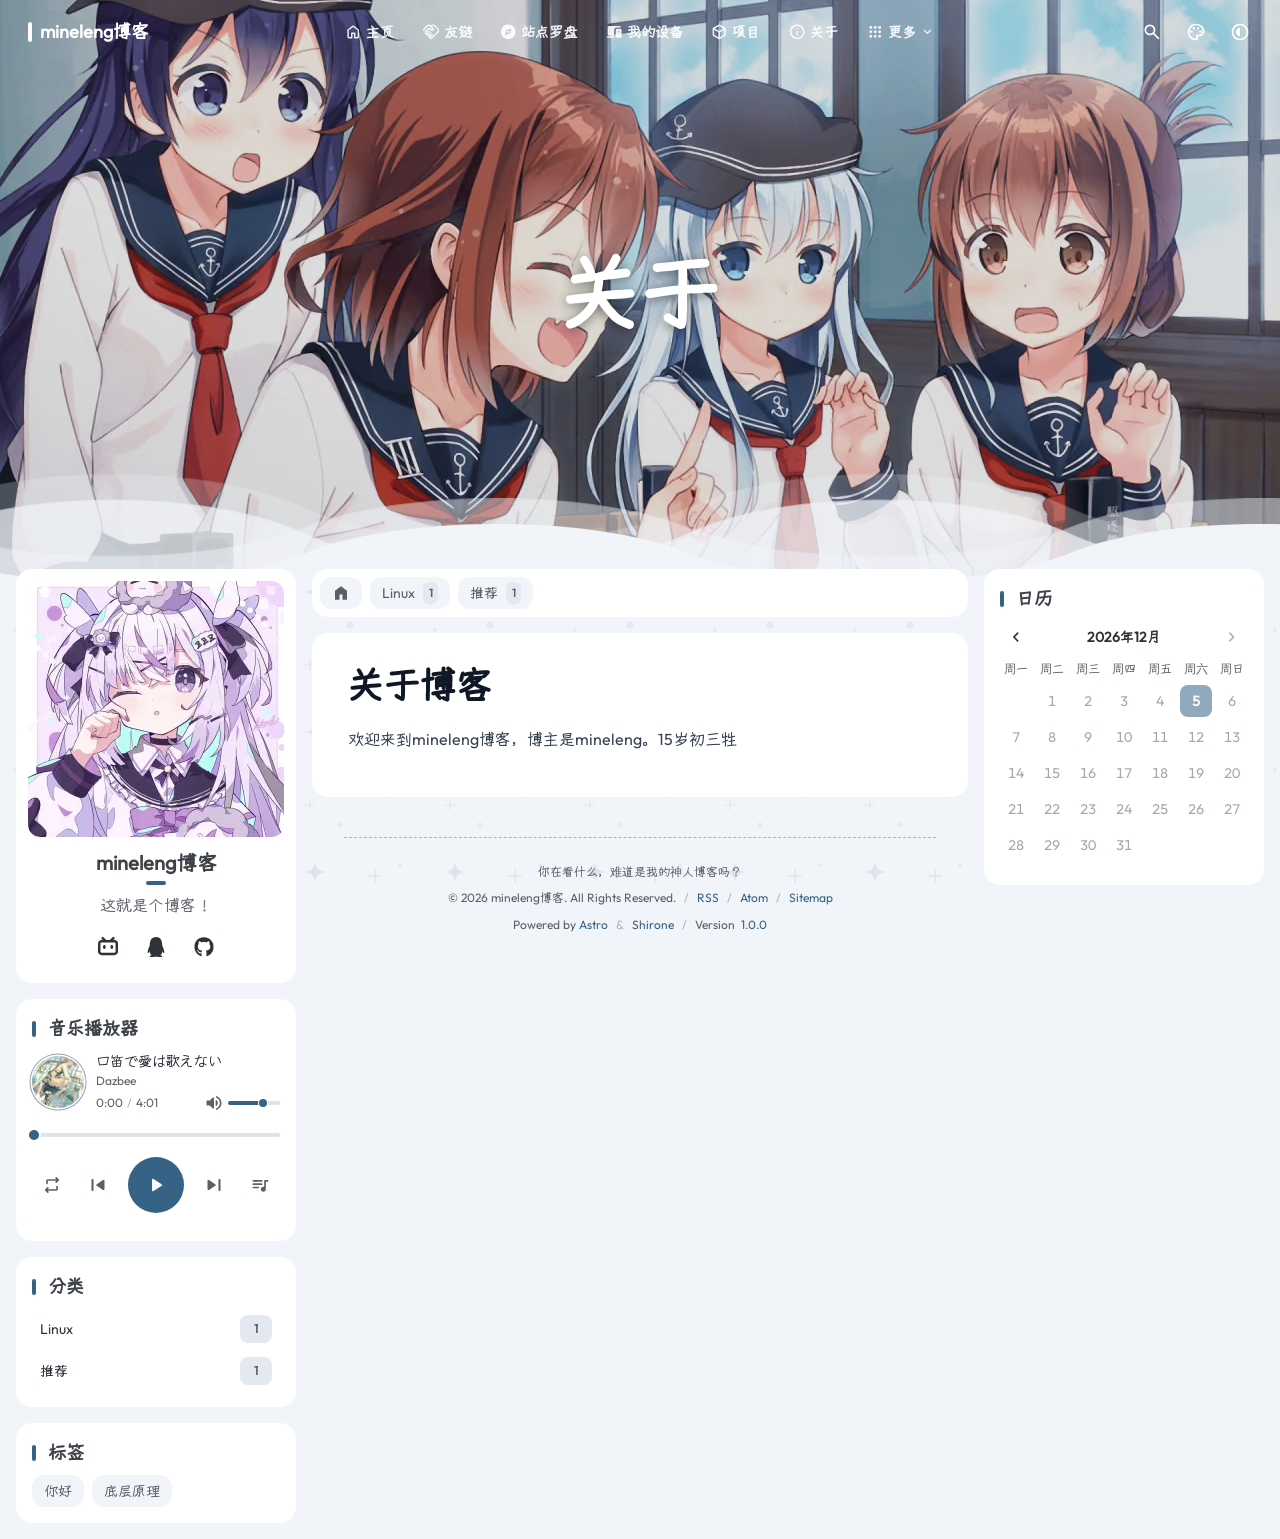
==== about/index.html @ 02436107 "chore: update dist mcmineleng/blog-source@59e471f256d901dd73b324dafbe7970b123b07f7" ====
<!DOCTYPE html><html lang="zh-CN" class="bg-[var(--page-bg)] transition text-[14px] md:text-[16px]" style="--configHue: 245;--page-width: 96rem;--banner-height-home: 65vh;--banner-height: 35vh;--banner-panel-overlap: 1rem;" data-astro-cid-ju4pidww><head><style>@layer properties, theme, base, components, utilities;</style><title>关于 - mineleng博客</title><meta charset="UTF-8"><meta name="description" content="关于"><meta name="author" content="mineleng博客"><meta property="og:site_name" content="mineleng博客"><meta property="og:url" content="https://mcleng.cn/about/"><meta property="og:title" content="关于 - mineleng博客"><meta property="og:description" content="关于"><meta property="og:image" content="https://mcleng.cn/_astro/1.BYNc7uBQ.webp"><meta property="og:type" content="website"><meta name="twitter:card" content="summary_large_image"><meta property="twitter:url" content="https://mcleng.cn/about/"><meta name="twitter:title" content="关于 - mineleng博客"><meta name="twitter:description" content="关于"><meta name="twitter:image" content="https://mcleng.cn/_astro/1.BYNc7uBQ.webp"><meta name="viewport" content="width=device-width"><meta name="generator" content="Astro v7.2.6"><style>:root {
	--font-body: "Outfit";
	--font-cjk: "Yozai Medium";
	--m3e-font-mono-family: "JetBrains Mono";
}</style><style>/* ============================================================
   Shirone M3E 页面背景纹理系统（Ambient Texture & Pattern System）
   纯 CSS 与内联矢量 SVG Data URI 渲染，零外部请求，M3E 动态取色
   ============================================================ */

:root {
	--texture-opacity: 0.12;
}

#m3e-texture-canvas {
	position: fixed;
	inset: 0;
	pointer-events: none;
	z-index: -20;
	opacity: var(--texture-opacity, 0.12);
	will-change: opacity, transform;
	transform: translateZ(0);
	transition: opacity var(--m3e-duration-long, 400ms) var(--m3e-easing-standard, cubic-bezier(0.2, 0, 0, 1));
}

/* 00. None (纯色无纹理：完全脱离渲染树，0 绘制与渲染开销) */
html[data-texture-preset="none"] #m3e-texture-canvas {
	display: none !important;
	opacity: 0 !important;
	background: none !important;
	-webkit-mask-image: none !important;
	mask-image: none !important;
	animation: none !important;
	pointer-events: none !important;
}

/* 01. Starlight (二次元星芒与呼吸微光) */
html[data-texture-preset="starlight"] #m3e-texture-canvas {
	background: linear-gradient(135deg, var(--primary) 0%, var(--secondary) 50%, var(--tertiary) 100%);
	-webkit-mask-image: url("data:image/svg+xml,%3Csvg xmlns='http://www.w3.org/2000/svg' width='140' height='140' viewBox='0 0 140 140'%3E%3Cpath d='M35 20 Q35 32 23 32 Q35 32 35 44 Q35 32 47 32 Q35 32 35 20 Z' fill='black' opacity='0.9'/%3E%3Cpath d='M105 85 Q105 93 97 93 Q105 93 105 101 Q105 93 113 93 Q105 93 105 85 Z' fill='black' opacity='0.75'/%3E%3Cpath d='M95 30 L95 42 M89 36 L101 36' stroke='black' stroke-width='1.5' stroke-linecap='round' opacity='0.8'/%3E%3Cpath d='M30 100 L30 110 M25 105 L35 105' stroke='black' stroke-width='1.2' stroke-linecap='round' opacity='0.7'/%3E%3Ccircle cx='70' cy='65' r='3.5' fill='black' opacity='0.6'/%3E%3Ccircle cx='120' cy='25' r='2' fill='black' opacity='0.5'/%3E%3Ccircle cx='15' cy='70' r='2' fill='black' opacity='0.5'/%3E%3Ccircle cx='60' cy='125' r='2.5' fill='black' opacity='0.5'/%3E%3C/svg%3E");
	mask-image: url("data:image/svg+xml,%3Csvg xmlns='http://www.w3.org/2000/svg' width='140' height='140' viewBox='0 0 140 140'%3E%3Cpath d='M35 20 Q35 32 23 32 Q35 32 35 44 Q35 32 47 32 Q35 32 35 20 Z' fill='black' opacity='0.9'/%3E%3Cpath d='M105 85 Q105 93 97 93 Q105 93 105 101 Q105 93 113 93 Q105 93 105 85 Z' fill='black' opacity='0.75'/%3E%3Cpath d='M95 30 L95 42 M89 36 L101 36' stroke='black' stroke-width='1.5' stroke-linecap='round' opacity='0.8'/%3E%3Cpath d='M30 100 L30 110 M25 105 L35 105' stroke='black' stroke-width='1.2' stroke-linecap='round' opacity='0.7'/%3E%3Ccircle cx='70' cy='65' r='3.5' fill='black' opacity='0.6'/%3E%3Ccircle cx='120' cy='25' r='2' fill='black' opacity='0.5'/%3E%3Ccircle cx='15' cy='70' r='2' fill='black' opacity='0.5'/%3E%3Ccircle cx='60' cy='125' r='2.5' fill='black' opacity='0.5'/%3E%3C/svg%3E");
	-webkit-mask-size: 140px 140px;
	mask-size: 140px 140px;
	-webkit-mask-repeat: repeat;
	mask-repeat: repeat;
	animation: m3e-texture-starlight-float 16s ease-in-out infinite;
}

/* 02. Cyber Dots (极客点阵与准星) */
html[data-texture-preset="cyber-dots"] #m3e-texture-canvas {
	background: linear-gradient(135deg, var(--primary), var(--secondary));
	-webkit-mask-image: url("data:image/svg+xml,%3Csvg xmlns='http://www.w3.org/2000/svg' width='48' height='48' viewBox='0 0 48 48'%3E%3Ccircle cx='12' cy='12' r='1.2' fill='black'/%3E%3Ccircle cx='36' cy='12' r='1.2' fill='black'/%3E%3Ccircle cx='12' cy='36' r='1.2' fill='black'/%3E%3Ccircle cx='36' cy='36' r='1.2' fill='black'/%3E%3Cpath d='M24 20v8M20 24h8' stroke='black' stroke-width='0.8'/%3E%3Cpath d='M44 4h-4v4M4 44h4v-4' stroke='black' stroke-width='0.8' fill='none' opacity='0.6'/%3E%3C/svg%3E");
	mask-image: url("data:image/svg+xml,%3Csvg xmlns='http://www.w3.org/2000/svg' width='48' height='48' viewBox='0 0 48 48'%3E%3Ccircle cx='12' cy='12' r='1.2' fill='black'/%3E%3Ccircle cx='36' cy='12' r='1.2' fill='black'/%3E%3Ccircle cx='12' cy='36' r='1.2' fill='black'/%3E%3Ccircle cx='36' cy='36' r='1.2' fill='black'/%3E%3Cpath d='M24 20v8M20 24h8' stroke='black' stroke-width='0.8'/%3E%3Cpath d='M44 4h-4v4M4 44h4v-4' stroke='black' stroke-width='0.8' fill='none' opacity='0.6'/%3E%3C/svg%3E");
	-webkit-mask-size: 48px 48px;
	mask-size: 48px 48px;
	-webkit-mask-repeat: repeat;
	mask-repeat: repeat;
}

/* 03. Topography (流光等高线波纹) */
html[data-texture-preset="topography"] #m3e-texture-canvas {
	background: linear-gradient(180deg, var(--secondary), var(--tertiary));
	-webkit-mask-image: url("data:image/svg+xml,%3Csvg xmlns='http://www.w3.org/2000/svg' width='240' height='240' viewBox='0 0 240 240'%3E%3Cpath d='M0 40 Q60 10 120 40 T240 40 M0 80 Q60 50 120 80 T240 80 M0 120 Q60 90 120 120 T240 120 M0 160 Q60 130 120 160 T240 160 M0 200 Q60 170 120 200 T240 200' fill='none' stroke='black' stroke-width='1.2' opacity='0.7' stroke-dasharray='4 4'/%3E%3Cpath d='M0 60 Q60 90 120 60 T240 60 M0 100 Q60 130 120 100 T240 100 M0 140 Q60 170 120 140 T240 140 M0 180 Q60 210 120 180 T240 180 M0 220 Q60 250 120 220 T240 220' fill='none' stroke='black' stroke-width='1.2' opacity='0.85'/%3E%3C/svg%3E");
	mask-image: url("data:image/svg+xml,%3Csvg xmlns='http://www.w3.org/2000/svg' width='240' height='240' viewBox='0 0 240 240'%3E%3Cpath d='M0 40 Q60 10 120 40 T240 40 M0 80 Q60 50 120 80 T240 80 M0 120 Q60 90 120 120 T240 120 M0 160 Q60 130 120 160 T240 160 M0 200 Q60 170 120 200 T240 200' fill='none' stroke='black' stroke-width='1.2' opacity='0.7' stroke-dasharray='4 4'/%3E%3Cpath d='M0 60 Q60 90 120 60 T240 60 M0 100 Q60 130 120 100 T240 100 M0 140 Q60 170 120 140 T240 140 M0 180 Q60 210 120 180 T240 180 M0 220 Q60 250 120 220 T240 220' fill='none' stroke='black' stroke-width='1.2' opacity='0.85'/%3E%3C/svg%3E");
	-webkit-mask-size: 240px 240px;
	mask-size: 240px 240px;
	-webkit-mask-repeat: repeat;
	mask-repeat: repeat;
	animation: m3e-texture-topography-flow 32s linear infinite;
}

/* 04. Geometric (M3E 几何晶体与折纸) */
html[data-texture-preset="geometric"] #m3e-texture-canvas {
	background: linear-gradient(135deg, var(--primary), var(--tertiary));
	-webkit-mask-image: url("data:image/svg+xml,%3Csvg xmlns='http://www.w3.org/2000/svg' width='160' height='160' viewBox='0 0 160 160'%3E%3Cpolygon points='80,10 150,80 80,150 10,80' fill='none' stroke='black' stroke-width='1.5' opacity='0.9'/%3E%3Ccircle cx='80' cy='80' r='26' fill='black' opacity='0.4'/%3E%3Cpolygon points='0,0 80,0 0,80' fill='black' opacity='0.25'/%3E%3Cpolygon points='160,0 80,0 160,80' fill='black' opacity='0.25'/%3E%3Cpolygon points='0,160 80,160 0,80' fill='black' opacity='0.25'/%3E%3Cpolygon points='160,160 80,160 160,80' fill='black' opacity='0.25'/%3E%3Ccircle cx='0' cy='80' r='12' fill='none' stroke='black' stroke-width='1.2' opacity='0.6'/%3E%3Ccircle cx='160' cy='80' r='12' fill='none' stroke='black' stroke-width='1.2' opacity='0.6'/%3E%3C/svg%3E");
	mask-image: url("data:image/svg+xml,%3Csvg xmlns='http://www.w3.org/2000/svg' width='160' height='160' viewBox='0 0 160 160'%3E%3Cpolygon points='80,10 150,80 80,150 10,80' fill='none' stroke='black' stroke-width='1.5' opacity='0.9'/%3E%3Ccircle cx='80' cy='80' r='26' fill='black' opacity='0.4'/%3E%3Cpolygon points='0,0 80,0 0,80' fill='black' opacity='0.25'/%3E%3Cpolygon points='160,0 80,0 160,80' fill='black' opacity='0.25'/%3E%3Cpolygon points='0,160 80,160 0,80' fill='black' opacity='0.25'/%3E%3Cpolygon points='160,160 80,160 160,80' fill='black' opacity='0.25'/%3E%3Ccircle cx='0' cy='80' r='12' fill='none' stroke='black' stroke-width='1.2' opacity='0.6'/%3E%3Ccircle cx='160' cy='80' r='12' fill='none' stroke='black' stroke-width='1.2' opacity='0.6'/%3E%3C/svg%3E");
	-webkit-mask-size: 160px 160px;
	mask-size: 160px 160px;
	-webkit-mask-repeat: repeat;
	mask-repeat: repeat;
}

/* 05. Sakura Petals (落樱微瓣) */
html[data-texture-preset="sakura"] #m3e-texture-canvas {
	background: linear-gradient(135deg, var(--secondary) 0%, var(--primary) 100%);
	-webkit-mask-image: url("data:image/svg+xml,%3Csvg xmlns='http://www.w3.org/2000/svg' width='180' height='180' viewBox='0 0 180 180'%3E%3Cg transform='translate(35, 30) rotate(25) scale(0.85)'%3E%3Cpath d='M 0 0 C -5 -8 -8 -16 -3 -22 C -1 -24 0 -22.5 0 -21 C 0 -22.5 1 -24 3 -22 C 8 -16 5 -8 0 0 Z' fill='black' opacity='0.85'/%3E%3C/g%3E%3Cg transform='translate(130, 45) rotate(-40) scale(0.7)'%3E%3Cpath d='M 0 0 C -5 -8 -8 -16 -3 -22 C -1 -24 0 -22.5 0 -21 C 0 -22.5 1 -24 3 -22 C 8 -16 5 -8 0 0 Z' fill='black' opacity='0.7'/%3E%3C/g%3E%3Cg transform='translate(85, 115) rotate(70) scale(0.95)'%3E%3Cpath d='M 0 0 C -5 -8 -8 -16 -3 -22 C -1 -24 0 -22.5 0 -21 C 0 -22.5 1 -24 3 -22 C 8 -16 5 -8 0 0 Z' fill='black' opacity='0.9'/%3E%3C/g%3E%3Cg transform='translate(155, 140) rotate(-15) scale(0.6)'%3E%3Cpath d='M 0 0 C -5 -8 -8 -16 -3 -22 C -1 -24 0 -22.5 0 -21 C 0 -22.5 1 -24 3 -22 C 8 -16 5 -8 0 0 Z' fill='black' opacity='0.65'/%3E%3C/g%3E%3Cg transform='translate(25, 145) rotate(-75) scale(0.75)'%3E%3Cpath d='M 0 0 C -5 -8 -8 -16 -3 -22 C -1 -24 0 -22.5 0 -21 C 0 -22.5 1 -24 3 -22 C 8 -16 5 -8 0 0 Z' fill='black' opacity='0.75'/%3E%3C/g%3E%3Ccircle cx='95' cy='35' r='1.5' fill='black' opacity='0.4'/%3E%3Ccircle cx='140' cy='95' r='1.2' fill='black' opacity='0.4'/%3E%3Ccircle cx='55' cy='90' r='1.5' fill='black' opacity='0.4'/%3E%3C/svg%3E");
	mask-image: url("data:image/svg+xml,%3Csvg xmlns='http://www.w3.org/2000/svg' width='180' height='180' viewBox='0 0 180 180'%3E%3Cg transform='translate(35, 30) rotate(25) scale(0.85)'%3E%3Cpath d='M 0 0 C -5 -8 -8 -16 -3 -22 C -1 -24 0 -22.5 0 -21 C 0 -22.5 1 -24 3 -22 C 8 -16 5 -8 0 0 Z' fill='black' opacity='0.85'/%3E%3C/g%3E%3Cg transform='translate(130, 45) rotate(-40) scale(0.7)'%3E%3Cpath d='M 0 0 C -5 -8 -8 -16 -3 -22 C -1 -24 0 -22.5 0 -21 C 0 -22.5 1 -24 3 -22 C 8 -16 5 -8 0 0 Z' fill='black' opacity='0.7'/%3E%3C/g%3E%3Cg transform='translate(85, 115) rotate(70) scale(0.95)'%3E%3Cpath d='M 0 0 C -5 -8 -8 -16 -3 -22 C -1 -24 0 -22.5 0 -21 C 0 -22.5 1 -24 3 -22 C 8 -16 5 -8 0 0 Z' fill='black' opacity='0.9'/%3E%3C/g%3E%3Cg transform='translate(155, 140) rotate(-15) scale(0.6)'%3E%3Cpath d='M 0 0 C -5 -8 -8 -16 -3 -22 C -1 -24 0 -22.5 0 -21 C 0 -22.5 1 -24 3 -22 C 8 -16 5 -8 0 0 Z' fill='black' opacity='0.65'/%3E%3C/g%3E%3Cg transform='translate(25, 145) rotate(-75) scale(0.75)'%3E%3Cpath d='M 0 0 C -5 -8 -8 -16 -3 -22 C -1 -24 0 -22.5 0 -21 C 0 -22.5 1 -24 3 -22 C 8 -16 5 -8 0 0 Z' fill='black' opacity='0.75'/%3E%3C/g%3E%3Ccircle cx='95' cy='35' r='1.5' fill='black' opacity='0.4'/%3E%3Ccircle cx='140' cy='95' r='1.2' fill='black' opacity='0.4'/%3E%3Ccircle cx='55' cy='90' r='1.5' fill='black' opacity='0.4'/%3E%3C/svg%3E");
	-webkit-mask-size: 180px 180px;
	mask-size: 180px 180px;
	-webkit-mask-repeat: repeat;
	mask-repeat: repeat;
	animation: m3e-texture-sakura-fall 28s linear infinite;
}

/* 动效关键帧 */
@keyframes m3e-texture-starlight-float {
	0%, 100% {
		-webkit-mask-position: 0px 0px;
		mask-position: 0px 0px;
	}
	50% {
		-webkit-mask-position: 14px -18px;
		mask-position: 14px -18px;
	}
}

@keyframes m3e-texture-topography-flow {
	0% {
		-webkit-mask-position: 0px 0px;
		mask-position: 0px 0px;
	}
	100% {
		-webkit-mask-position: 240px 0px;
		mask-position: 240px 0px;
	}
}

@keyframes m3e-texture-sakura-fall {
	0% {
		-webkit-mask-position: 0px 0px;
		mask-position: 0px 0px;
	}
	100% {
		-webkit-mask-position: 180px 180px;
		mask-position: 180px 180px;
	}
}

/* Reduced Motion 动效降级 */
@media (prefers-reduced-motion: reduce) {
	#m3e-texture-canvas {
		animation: none !important;
	}
}

html.motion-reduced #m3e-texture-canvas {
	animation: none !important;
}
</style><style>@font-face{font-family:Outfit-8b10f21ee7afb56d;src:url("/_astro/fonts/14637153c8739868.woff2") format("woff2");font-display:swap;unicode-range:U+0000-00FF,U+0131,U+0152-0153,U+02BB-02BC,U+02C6,U+02DA,U+02DC,U+0304,U+0308,U+0329,U+2000-206F,U+20AC,U+2122,U+2191,U+2193,U+2212,U+2215,U+FEFF,U+FFFD;font-weight:400;font-style:normal;}:root{--font-body:Outfit-8b10f21ee7afb56d;}</style><style>@font-face{font-family:"Yozai Medium-2795006b8a09caeb";src:url("/_astro/fonts/59c04499a58742ab.woff2") format("woff2");font-display:swap;font-weight:500;font-style:normal;}:root{--font-cjk:"Yozai Medium-2795006b8a09caeb";}</style><style>@font-face{font-family:"JetBrains Mono-ac9d1c33515fb79d";src:url("/_astro/fonts/cc5f60fd46e42cc9.woff2") format("woff2");font-display:swap;unicode-range:U+0000-00FF,U+0131,U+0152-0153,U+02BB-02BC,U+02C6,U+02DA,U+02DC,U+0304,U+0308,U+0329,U+2000-206F,U+20AC,U+2122,U+2191,U+2193,U+2212,U+2215,U+FEFF,U+FFFD;font-weight:400;font-style:normal;}@font-face{font-family:"JetBrains Mono-ac9d1c33515fb79d";src:url("/_astro/fonts/9161ee1cbda9cef9.woff2") format("woff2");font-display:swap;unicode-range:U+0000-00FF,U+0131,U+0152-0153,U+02BB-02BC,U+02C6,U+02DA,U+02DC,U+0304,U+0308,U+0329,U+2000-206F,U+20AC,U+2122,U+2191,U+2193,U+2212,U+2215,U+FEFF,U+FFFD;font-weight:400;font-style:italic;}@font-face{font-family:"JetBrains Mono-ac9d1c33515fb79d fallback: Arial";src:local("Arial");font-display:swap;font-weight:400;font-style:normal;size-adjust:134.5893%;ascent-override:75.7861%;descent-override:22.29%;line-gap-override:0%;}@font-face{font-family:"JetBrains Mono-ac9d1c33515fb79d fallback: Arial";src:local("Arial");font-display:swap;font-weight:400;font-style:italic;size-adjust:134.5893%;ascent-override:75.7861%;descent-override:22.29%;line-gap-override:0%;}:root{--font-mono:"JetBrains Mono-ac9d1c33515fb79d","JetBrains Mono-ac9d1c33515fb79d fallback: Arial",sans-serif;}</style><link rel="icon" href="/logo/icon.webp"><script>(function(){const DEFAULT_THEME = "auto";
const LIGHT_MODE = "light";
const DARK_MODE = "dark";
const AUTO_MODE = "auto";
const BANNER_HEIGHT_EXTEND = 30;
const configHue = 245;
const lightTheme = "github-light";
const darkTheme = "github-dark";
const defaultWallpaperMode = "banner";
const defaultTexturePreset = "starlight";
const defaultTextureOpacity = 0.12;
const textureEnabled = true;

			const theme = localStorage.getItem('theme') || DEFAULT_THEME;
			let isDark = false;
			switch (theme) {
				case LIGHT_MODE:
					document.documentElement.classList.remove('dark');
					break
				case DARK_MODE:
					document.documentElement.classList.add('dark');
					isDark = true;
					break
				case AUTO_MODE:
					if (window.matchMedia('(prefers-color-scheme: dark)').matches) {
						document.documentElement.classList.add('dark');
						isDark = true;
					} else {
						document.documentElement.classList.remove('dark');
					}
			}

			document.documentElement.setAttribute('data-theme', isDark ? darkTheme : lightTheme);
			const hue = localStorage.getItem('hue') || configHue;
			document.documentElement.style.setProperty('--hue', hue);
			if (localStorage.getItem('mc-motion') === 'reduced') {
				document.documentElement.classList.add('motion-reduced');
			}
			const storedWallpaperMode = localStorage.getItem('wallpaper-mode');
			const wallpaperMode = storedWallpaperMode === 'banner' || storedWallpaperMode === 'none'
				? storedWallpaperMode
				: defaultWallpaperMode;
			document.documentElement.dataset.wallpaperMode = wallpaperMode;

			if (textureEnabled) {
				const storedTexturePreset = localStorage.getItem('texture-preset');
				const validPresets = ['none', 'starlight', 'cyber-dots', 'topography', 'geometric', 'sakura'];
				const texturePreset = storedTexturePreset && validPresets.includes(storedTexturePreset)
					? storedTexturePreset
					: defaultTexturePreset;
				document.documentElement.dataset.texturePreset = texturePreset;
				const storedTextureOpacity = localStorage.getItem('texture-opacity');
				const textureOpacity = storedTextureOpacity ? parseFloat(storedTextureOpacity) : defaultTextureOpacity;
				if (!isNaN(textureOpacity)) {
					document.documentElement.style.setProperty('--texture-opacity', String(textureOpacity));
				}
			}

			let offset = Math.floor(window.innerHeight * (BANNER_HEIGHT_EXTEND / 100));
			offset = offset - offset % 4;
			document.documentElement.style.setProperty('--banner-height-extend', `${offset}px`);
		})();</script><link rel="alternate" type="application/rss+xml" title="mineleng博客" href="https://mcleng.cn/rss.xml"><link rel="alternate" type="application/atom+xml" title="mineleng博客" href="https://mcleng.cn/atom.xml"><style>.custom-md img{border-radius:var(--shape-corner-m)}.custom-md hr{border:0;border-top:1px solid var(--line-divider)}.custom-md iframe{border-radius:var(--shape-corner-m);margin-left:auto;margin-right:auto;max-width:100%}
</style><link rel="stylesheet" href="/_astro/fancybox.y3Ble-Pa.css"><style>.fancybox__container{--fancybox-bg: rgba(0, 0, 0, .88);--fancybox-thumbs-width: 56px;--fancybox-thumbs-ratio: 1;--fancybox-thumbs-border-radius: .75rem}.fancybox__toolbar{background:linear-gradient(to bottom,rgba(0,0,0,.5),transparent);padding:.5rem;backdrop-filter:blur(6px)}.fancybox__caption{background:linear-gradient(to top,rgba(0,0,0,.7),transparent);color:#fff;font-size:.9rem;padding:1rem;text-align:center;backdrop-filter:blur(6px);margin:0 1rem 1rem}.fancybox__thumbs{background:#0009;padding:4px;border-radius:.75rem;backdrop-filter:blur(6px)}.fancybox__thumb{border-radius:.5rem;overflow:hidden;border:2px solid transparent;transition:all .2s ease}.fancybox__thumb:hover{border-color:#ffffff80;transform:scale(1.05)}.fancybox__thumb.is-active{border-color:#fff}.fancybox__button{background:#0006;border-radius:.75rem;width:48px;height:48px;display:flex;align-items:center;justify-content:center;transition:all .2s ease;backdrop-filter:blur(4px)}.fancybox__button:hover{background:#0000008c}.fancybox__button:active{background:#000000a6;transform:scale(.92)}.fancybox__nav .carousel__button{width:48px;height:48px;border-radius:.75rem}.fancybox__infobar{color:#fff;font-size:.9rem;padding:0 8px;opacity:.85}@media(width<768px){.fancybox__toolbar{padding:.25rem}.fancybox__button{width:40px;height:40px;border-radius:.5rem}.fancybox__caption{font-size:.85rem;padding:.5rem;margin:0 .5rem .5rem}}@media(width<480px){.fancybox__button{width:36px;height:36px}.fancybox__caption{font-size:.8rem}}
</style><link rel="stylesheet" href="/_astro/MainGridLayout.CAM2ymMN.css"><style>.m3-toolbar.svelte-1ycq0d1{--m3-toolbar-bg: var(--primary-container);display:inline-flex;align-items:center;box-sizing:border-box;border-radius:var(--shape-corner-full);background:var(--m3-toolbar-bg);color:var(--on-primary-container);transition:box-shadow var(--m3e-duration-medium) var(--m3e-easing-emphasized-decelerate),padding var(--m3e-duration-medium) var(--m3e-easing-emphasized-decelerate)}.m3-toolbar--collapsed.svelte-1ycq0d1{padding:4px;box-shadow:var(--m3e-elevation-1);cursor:pointer}.m3-toolbar--expanded.svelte-1ycq0d1{gap:4px;padding:8px 4px;box-shadow:var(--m3e-elevation-2)}.m3-toolbar__toggle.svelte-1ycq0d1{display:flex;align-items:center;justify-content:center;width:40px;height:40px;padding:0;border:none;border-radius:var(--shape-corner-full);background:none;color:var(--on-primary-container);cursor:pointer}.m3-toolbar__toggle.svelte-1ycq0d1:hover{background:color-mix(in oklab,var(--on-primary-container) 8%,transparent)}.m3-toolbar__toggle.svelte-1ycq0d1:focus-visible{outline:2px solid var(--on-primary-container);outline-offset:-2px}.m3-toolbar__toggle.svelte-1ycq0d1>svg{width:1.5rem;height:1.5rem}.m3-toolbar__leading.svelte-1ycq0d1,.m3-toolbar__trailing.svelte-1ycq0d1{display:flex;align-items:center}.m3-toolbar__content.svelte-1ycq0d1{display:flex;align-items:center;gap:4px}.mermaid-viewer__toolbar-row.svelte-jlp6ff{display:flex;justify-content:flex-end;min-height:2.5rem}.mermaid-viewer__controls-icon.svelte-jlp6ff{display:inline-flex;align-items:center;justify-content:center;pointer-events:none}.mermaid-viewer__controls-icon.svelte-jlp6ff svg{width:1.25rem;height:1.25rem}.mermaid-viewer__fullscreen-shell.svelte-jlp6ff{display:grid;grid-template-columns:minmax(0,1fr);grid-template-rows:minmax(0,1fr) auto;gap:var(--m3e-space-3);width:100%;height:100%;min-width:0;min-height:0}.mermaid-viewer__fullscreen-viewport.svelte-jlp6ff{width:100%;min-width:0;min-height:0;overflow:hidden;border:1px solid var(--outline-variant);border-radius:var(--shape-corner-l);background:var(--surface-container-lowest);outline:none}.mermaid-viewer__fullscreen-viewport.svelte-jlp6ff:focus-visible{outline:2px solid var(--primary);outline-offset:2px}.mermaid-viewer__fullscreen-toolbar.svelte-jlp6ff{display:flex;justify-content:center;width:100%;min-width:0}.mermaid-viewer__toolbar.m3-toolbar--expanded{gap:0;padding:4px}.mermaid-viewer__toolbar.m3-toolbar--expanded .m3-toolbar__leading{display:none}.mermaid-viewer__toolbar .m3-toolbar__content{gap:0}.mermaid-viewer__toolbar .m3-toolbar__toggle{width:2rem;height:2rem}.mermaid-viewer__dialog.m3-dialog{display:grid;grid-template-columns:minmax(0,1fr);grid-template-rows:auto minmax(0,1fr);gap:var(--m3e-space-3);box-sizing:border-box;width:calc(100vw - (2 * var(--m3e-space-4)));height:calc(100dvh - (2 * var(--m3e-space-4)));max-width:none;max-height:none;overflow:hidden;padding:var(--m3e-space-4)}.mermaid-viewer__dialog.m3-dialog .m3-dialog__header{min-width:0;margin-bottom:0}.mermaid-viewer__dialog.m3-dialog .m3-dialog__title{min-width:0;overflow:hidden;margin:0;font:var(--m3e-type-title-large);text-overflow:ellipsis;white-space:nowrap}.mermaid-viewer__dialog.m3-dialog .m3-dialog__content{min-width:0;height:auto;min-height:0;overflow:hidden}.mermaid-viewer__dialog.m3-dialog .m3-dialog__actions{display:none}
</style><link rel="stylesheet" href="/_astro/Tooltip._NvNHrWy.css"><link rel="stylesheet" href="/_astro/IconButton.DsMIB3T_.css"><style>.m3-dialog.svelte-146gc0u{position:fixed;left:50%;top:50%;transform:translate(-50%,-50%);box-sizing:border-box;min-width:17.5rem;max-width:calc(100vw - 3rem);margin:0;border:none;border-radius:var(--shape-corner-xl);background:var(--surface-container-high);color:var(--on-surface);box-shadow:var(--m3e-elevation-3);padding:1.5rem;animation:svelte-146gc0u-m3-dialog-in var(--m3e-duration-medium) var(--m3e-easing-emphasized-decelerate)}.m3-dialog.svelte-146gc0u:focus{outline:none}.m3-dialog.closing.svelte-146gc0u{animation:svelte-146gc0u-m3-dialog-out var(--m3e-duration-medium) var(--m3e-easing-emphasized-accelerate) forwards}.m3-dialog.svelte-146gc0u::backdrop{background:color-mix(in srgb,var(--mc-scrim, #000) 32%,transparent);animation:svelte-146gc0u-m3-dialog-fade-in var(--m3e-duration-medium) var(--m3e-easing-standard)}.m3-dialog.closing.svelte-146gc0u::backdrop{animation:svelte-146gc0u-m3-dialog-fade-out var(--m3e-duration-medium) var(--m3e-easing-standard) forwards}.m3-dialog__header.svelte-146gc0u{display:flex;align-items:center;justify-content:space-between;gap:1rem;min-width:0;margin-bottom:1rem}.m3-dialog__title.svelte-146gc0u{min-width:0;font:var(--m3e-type-headline-small);color:var(--on-surface);margin-bottom:0}.m3-dialog__close-btn.svelte-146gc0u{display:inline-flex;align-items:center;justify-content:center;width:2.25rem;height:2.25rem;padding:0;border:none;border-radius:var(--shape-corner-full);background:transparent;color:var(--on-surface-variant);cursor:pointer;flex-shrink:0;margin-left:auto;--m3e-state-color: var(--on-surface);transition:background-color var(--m3e-duration-short) var(--m3e-easing-standard),color var(--m3e-duration-short) var(--m3e-easing-standard)}.m3-dialog__close-btn.svelte-146gc0u>svg{width:1.25rem;height:1.25rem}.m3-dialog__content.svelte-146gc0u{min-width:0;font:var(--m3e-type-body-medium);color:var(--on-surface-variant)}.m3-dialog__actions.svelte-146gc0u{display:flex;justify-content:flex-end;gap:.5rem;margin-top:1.5rem}@-moz-keyframes svelte-146gc0u-m3-dialog-fade-in{0%{opacity:0}to{opacity:1}}@-webkit-keyframes svelte-146gc0u-m3-dialog-fade-in{0%{opacity:0}to{opacity:1}}@-o-keyframes svelte-146gc0u-m3-dialog-fade-in{0%{opacity:0}to{opacity:1}}@keyframes svelte-146gc0u-m3-dialog-fade-in{0%{opacity:0}to{opacity:1}}@-moz-keyframes svelte-146gc0u-m3-dialog-fade-out{0%{opacity:1}to{opacity:0}}@-webkit-keyframes svelte-146gc0u-m3-dialog-fade-out{0%{opacity:1}to{opacity:0}}@-o-keyframes svelte-146gc0u-m3-dialog-fade-out{0%{opacity:1}to{opacity:0}}@keyframes svelte-146gc0u-m3-dialog-fade-out{0%{opacity:1}to{opacity:0}}@-moz-keyframes svelte-146gc0u-m3-dialog-in{0%{opacity:0;transform:translate(-50%,-50%) scale(.9)}to{opacity:1;transform:translate(-50%,-50%) scale(1)}}@-webkit-keyframes svelte-146gc0u-m3-dialog-in{0%{opacity:0;transform:translate(-50%,-50%) scale(.9)}to{opacity:1;transform:translate(-50%,-50%) scale(1)}}@-o-keyframes svelte-146gc0u-m3-dialog-in{0%{opacity:0;transform:translate(-50%,-50%) scale(.9)}to{opacity:1;transform:translate(-50%,-50%) scale(1)}}@keyframes svelte-146gc0u-m3-dialog-in{0%{opacity:0;transform:translate(-50%,-50%) scale(.9)}to{opacity:1;transform:translate(-50%,-50%) scale(1)}}@-moz-keyframes svelte-146gc0u-m3-dialog-out{0%{opacity:1;transform:translate(-50%,-50%) scale(1)}to{opacity:0;transform:translate(-50%,-50%) scale(.9)}}@-webkit-keyframes svelte-146gc0u-m3-dialog-out{0%{opacity:1;transform:translate(-50%,-50%) scale(1)}to{opacity:0;transform:translate(-50%,-50%) scale(.9)}}@-o-keyframes svelte-146gc0u-m3-dialog-out{0%{opacity:1;transform:translate(-50%,-50%) scale(1)}to{opacity:0;transform:translate(-50%,-50%) scale(.9)}}@keyframes svelte-146gc0u-m3-dialog-out{0%{opacity:1;transform:translate(-50%,-50%) scale(1)}to{opacity:0;transform:translate(-50%,-50%) scale(.9)}}
.m3-tooltip.svelte-19pb5a5{position:relative;display:inline-flex}.m3-tooltip__tip.svelte-19pb5a5{position:fixed;top:0;left:0;margin:0;max-width:18rem;padding:.375rem .75rem;border-radius:var(--shape-corner-xs);background:var(--inverse-surface);color:var(--inverse-on-surface);font:var(--m3e-type-body-small);text-align:left;white-space:nowrap;overflow-wrap:anywhere;z-index:120;opacity:0;pointer-events:none;box-shadow:var(--m3e-elevation-1);transform:scale(.96);transition:opacity var(--m3e-duration-short) var(--m3e-easing-standard),transform var(--m3e-duration-short) var(--m3e-easing-standard)}.m3-tooltip__tip--open.svelte-19pb5a5{opacity:1;transform:scale(1)}.m3-tooltip__tip--rich.svelte-19pb5a5{display:flex;flex-direction:column;gap:.25rem;max-width:20rem;padding:1rem;border-radius:var(--shape-corner-m);background:var(--surface-container);color:var(--on-surface);box-shadow:var(--m3e-elevation-2);white-space:normal}.m3-tooltip__tip--rich.m3-tooltip__tip--open.svelte-19pb5a5{pointer-events:auto}.m3-tooltip__tip__title.svelte-19pb5a5{font:var(--m3e-type-title-small);color:var(--on-surface-variant)}.m3-tooltip__tip__supporting.svelte-19pb5a5{font:var(--m3e-type-body-medium);color:var(--on-surface-variant)}.m3-tooltip__tip__action.svelte-19pb5a5{align-self:flex-start;margin-top:.25rem;padding:.25rem .5rem;border:none;background:none;color:var(--primary);font:var(--m3e-type-label-large);cursor:pointer;border-radius:var(--shape-corner-xs)}.m3-tooltip__tip__action.svelte-19pb5a5:hover{background:color-mix(in srgb,var(--primary) 8%,transparent)}.m3-tooltip__tip__action.svelte-19pb5a5:focus-visible{outline:2px solid var(--primary);outline-offset:2px}
</style><link rel="stylesheet" href="/_astro/DisplaySettings.BTmwK3Nc.css"><style>.m3-menu.svelte-6w7hgd{min-width:7rem;max-width:17.5rem;width:max-content;padding:.5rem .25rem;border-radius:var(--shape-corner-xs);background:var(--surface-container-low);box-shadow:var(--m3e-elevation-2);max-height:20rem;overflow-y:auto;transform-origin:var(--menu-origin, top center);transform:scale(1);transition:opacity var(--m3e-duration-short) var(--m3e-easing-standard),transform var(--m3e-duration-medium) var(--m3e-easing-emphasized-decelerate),visibility var(--m3e-duration-medium)}.m3-menu.closed.svelte-6w7hgd{visibility:hidden;opacity:0;transform:scale(.8);pointer-events:none;transition:opacity var(--m3e-duration-short) var(--m3e-easing-standard),transform var(--m3e-duration-short) var(--m3e-easing-emphasized-accelerate),visibility var(--m3e-duration-short)}.m3-menu.svelte-6w7hgd .m3-menu-item{display:flex;align-items:center;gap:.75rem;width:100%;min-height:3rem;padding:0 .75rem;border:none;border-radius:var(--shape-corner-s);background:transparent;color:var(--on-surface);font:var(--m3e-type-label-large);text-align:left;white-space:nowrap;overflow:hidden;text-overflow:ellipsis;cursor:pointer;transition:background-color var(--m3e-duration-short) var(--m3e-easing-standard)}.m3-menu.svelte-6w7hgd .m3-menu-item:not(.m3-state-layer):hover{background:color-mix(in oklab,var(--on-surface) 8%,transparent)}.m3-menu.svelte-6w7hgd .m3-menu-item:focus-visible{outline:2px solid var(--primary);outline-offset:-2px}.m3-menu.svelte-6w7hgd .m3-menu-item.selected,.m3-menu.svelte-6w7hgd .m3-menu-item.checked{background:var(--tertiary-container);color:var(--on-tertiary-container)}.m3-menu.svelte-6w7hgd .m3-menu-item__check{transform:scaleX(0);opacity:0;transition:transform var(--m3e-duration-medium) var(--m3e-easing-emphasized-decelerate),opacity var(--m3e-duration-short) var(--m3e-easing-standard)}.m3-menu.svelte-6w7hgd .m3-menu-item.selected .m3-menu-item__check,.m3-menu.svelte-6w7hgd .m3-menu-item.checked .m3-menu-item__check{transform:scaleX(1);opacity:1}.m3-menu.svelte-6w7hgd .m3-menu-item__trailing{margin-left:auto;display:flex;align-items:center}.m3-menu.svelte-6w7hgd .m3-menu-item__content{display:flex;flex-direction:column;min-width:0}.m3-menu.svelte-6w7hgd .m3-menu-item__label{white-space:nowrap}.m3-menu.svelte-6w7hgd .m3-menu-item__supporting{font:var(--m3e-type-body-small);color:var(--on-surface-variant);white-space:nowrap}.m3-menu.svelte-6w7hgd .m3-menu-item:disabled{color:color-mix(in oklab,var(--on-surface) 38%,transparent);cursor:default;pointer-events:none}.m3-menu.svelte-6w7hgd .m3-menu-group{padding:.25rem;border-radius:var(--shape-corner-s);background:var(--surface-container-low);transition:border-radius var(--m3e-duration-medium) var(--m3e-easing-emphasized-decelerate)}.m3-menu.svelte-6w7hgd .m3-menu-group:hover{border-radius:var(--shape-corner-l)}.m3-menu.svelte-6w7hgd .m3-menu-group+.m3-menu-group{margin-top:2px}.m3-menu--vibrant.svelte-6w7hgd{background:var(--tertiary-container);color:var(--on-tertiary-container)}.m3-menu--vibrant.svelte-6w7hgd .m3-menu-item{color:var(--on-tertiary-container)}.m3-menu--vibrant.svelte-6w7hgd .m3-menu-item:hover{background:color-mix(in oklab,var(--on-tertiary-container) 8%,transparent)}.m3-menu--vibrant.svelte-6w7hgd .m3-menu-item:focus-visible{outline:2px solid var(--tertiary)}.m3-menu--vibrant.svelte-6w7hgd .m3-menu-item.selected,.m3-menu--vibrant.svelte-6w7hgd .m3-menu-item.checked{background:var(--tertiary);color:var(--on-tertiary)}
</style><link rel="stylesheet" href="/_astro/ProgressIndicator.D18nlPvq.css"><style>.m3-blog-searchpanel.svelte-pa9i8k{display:flex;flex-direction:column;width:min(30rem,calc(100vw - 1.5rem));min-width:0;max-width:calc(100vw - 1.5rem);box-sizing:border-box;padding:.5rem;border-radius:var(--shape-corner-l);background:var(--float-panel-bg);color:var(--on-surface);box-shadow:var(--m3e-elevation-3);max-height:min(36rem,calc(100dvh - 5.5rem));overflow-y:auto;overflow-x:hidden;overscroll-behavior:contain}.m3-blog-searchpanel__input.svelte-pa9i8k{display:flex;align-items:center;gap:.5rem;flex:0 0 2.75rem;margin-bottom:.25rem;padding:0 .875rem;border-radius:var(--shape-corner-full);background:var(--surface-container-high)}.m3-blog-searchpanel__input.svelte-pa9i8k>svg{width:1.25rem;height:1.25rem;color:var(--on-surface-variant)}.m3-blog-searchpanel__input.svelte-pa9i8k>input:where(.svelte-pa9i8k){flex:1;min-width:0;height:100%;border:none;background:transparent;color:var(--on-surface);font:var(--m3e-type-body-small);outline:none;caret-color:var(--primary)}.m3-blog-searchpanel__input.svelte-pa9i8k>input:where(.svelte-pa9i8k)::placeholder{color:var(--on-surface-variant)}@media(min-width:1024px){.m3-blog-searchpanel__input--hide-desktop.svelte-pa9i8k{display:none}}.m3-blog-searchpanel__item.svelte-pa9i8k{display:block;padding:.5rem .75rem;border-radius:var(--shape-corner-l);text-decoration:none;min-width:0;transition:background-color var(--m3e-duration-short) var(--m3e-easing-standard)}.m3-blog-searchpanel__item.svelte-pa9i8k:hover{background:color-mix(in oklab,var(--on-surface) 6%,transparent)}.m3-blog-searchpanel__item.svelte-pa9i8k+.m3-blog-searchpanel__item:where(.svelte-pa9i8k){margin-top:.125rem}.m3-blog-searchpanel__title.svelte-pa9i8k{display:inline-flex;align-items:center;gap:.375rem;font:var(--m3e-type-body-large);font-weight:700;color:var(--on-surface);max-width:100%;transition:color var(--m3e-duration-short) var(--m3e-easing-standard)}.m3-blog-searchpanel__item.svelte-pa9i8k:hover .m3-blog-searchpanel__title:where(.svelte-pa9i8k){color:var(--primary)}.m3-blog-searchpanel__title.svelte-pa9i8k>svg{width:.75rem;height:.75rem;flex:0 0 auto;color:var(--primary);transform:translate(.25rem)}.m3-blog-searchpanel__excerpt.svelte-pa9i8k{display:block;margin-top:.125rem;max-width:100%;overflow-wrap:anywhere;font:var(--m3e-type-body-small);color:var(--on-surface-variant)}.m3-blog-searchpanel__excerpt.svelte-pa9i8k mark{background:transparent;color:var(--primary)}
.m3-segmented.svelte-jg8ckp{display:flex;gap:2px;padding:2px;border-radius:var(--shape-corner-m);background:var(--surface-container)}.m3-segmented__input.svelte-jg8ckp{position:absolute;width:1px;height:1px;opacity:0;overflow:hidden;clip:rect(0 0 0 0);white-space:nowrap;clip-path:inset(50%)}.m3-segmented__segment.svelte-jg8ckp{flex:1;display:flex;align-items:center;justify-content:center;gap:.25rem;height:2rem;padding:0 .75rem;border-radius:var(--shape-corner-s);font:var(--m3e-type-label-medium);color:var(--on-surface-variant);cursor:pointer;user-select:none;text-align:center;line-height:1.25;transition:background-color var(--m3e-duration-short) var(--m3e-easing-standard),color var(--m3e-duration-short) var(--m3e-easing-standard),box-shadow var(--m3e-duration-short) var(--m3e-easing-standard)}.m3-segmented__segment.svelte-jg8ckp:hover{background:color-mix(in oklab,var(--on-surface) 8%,transparent)}.m3-segmented__segment.selected.svelte-jg8ckp{background:var(--secondary-container);color:var(--on-secondary-container);box-shadow:var(--m3e-elevation-1)}.m3-segmented__segment.svelte-jg8ckp:has(input:where(.svelte-jg8ckp):focus-visible){outline:2px solid var(--primary);outline-offset:1px}.m3-segmented__check.svelte-jg8ckp{display:flex;flex-shrink:0;transform:scale(0);opacity:0;transform-origin:left bottom;transition:transform var(--m3e-duration-medium) var(--m3e-easing-emphasized-decelerate),opacity var(--m3e-duration-short) var(--m3e-easing-standard)}.m3-segmented__check.svelte-jg8ckp>svg{width:1rem;height:1rem}.m3-segmented__segment.selected.svelte-jg8ckp .m3-segmented__check:where(.svelte-jg8ckp){transform:scale(1);opacity:1}
.m3-snackbar.svelte-14kcjp5{position:fixed;left:50%;bottom:1.5rem;transform:translate(-50%) scale(.8);display:flex;align-items:center;min-height:3rem;padding:.875rem 1rem;gap:.5rem;max-width:40rem;border-radius:var(--shape-corner-xs);background:var(--surface-container-high);color:var(--on-surface);font:var(--m3e-type-body-medium);box-shadow:var(--m3e-elevation-3);border:1px solid var(--outline-variant);opacity:0;pointer-events:none;transition:opacity var(--m3e-duration-short) var(--m3e-easing-standard),transform var(--m3e-duration-medium) var(--m3e-easing-emphasized-decelerate);z-index:100}.m3-snackbar.visible.svelte-14kcjp5{opacity:1;transform:translate(-50%) scale(1);pointer-events:auto}.m3-snackbar__icon.svelte-14kcjp5{display:flex;flex-shrink:0}.m3-snackbar__icon.svelte-14kcjp5>svg{width:1.5rem;height:1.5rem}.m3-snackbar__action.svelte-14kcjp5{margin-left:auto;padding:.25rem .5rem;margin-right:-.25rem;border:none;background:none;color:var(--primary);font:var(--m3e-type-label-large);cursor:pointer;border-radius:var(--shape-corner-xs);white-space:nowrap}.m3-snackbar__action.svelte-14kcjp5:hover{background:color-mix(in srgb,var(--primary) 8%,transparent)}.m3-snackbar__action.svelte-14kcjp5:focus-visible{outline:2px solid var(--primary);outline-offset:2px}
</style><script type="module" src="/_astro/page.DV2quqEU.js"></script></head><body class="min-h-screen transition" data-current-page="about" data-banner-visible="false" data-banner-layout="compact" data-banner-top-app-bar="false" data-banner-has-desktop="true" data-banner-has-mobile="true" style="--configHue: 245;--page-width: 96rem;--banner-height-home: 65vh;--banner-height: 35vh;--banner-panel-overlap: 1rem;" data-astro-cid-ju4pidww><div id="config-carrier" data-hue="245" data-wallpaper-mode="banner" data-texture-preset="starlight" data-texture-opacity="0.12"></div><div id="m3e-texture-canvas" class="fixed inset-0 pointer-events-none -z-20 transition-opacity duration-500" aria-hidden="true" style="--configHue: 245;--page-width: 96rem;--banner-height-home: 65vh;--banner-height: 35vh;--banner-panel-overlap: 1rem;" data-astro-cid-ju4pidww></div><style>astro-island,astro-slot,astro-static-slot{display:contents}</style><script>(()=>{var e=async t=>{await(await t())()};(self.Astro||(self.Astro={})).only=e;window.dispatchEvent(new Event("astro:only"));})();</script><script>(()=>{var g=Object.defineProperty;var w=(a,s,c)=>s in a?g(a,s,{enumerable:!0,configurable:!0,writable:!0,value:c}):a[s]=c;var l=(a,s,c)=>w(a,typeof s!="symbol"?s+"":s,c);var E=new Set(["__proto__","constructor","prototype"]);{let a={0:t=>y(t),1:t=>c(t),2:t=>new RegExp(t),3:t=>new Date(t),4:t=>new Map(c(t)),5:t=>new Set(c(t)),6:t=>BigInt(t),7:t=>new URL(t),8:t=>new Uint8Array(t),9:t=>new Uint16Array(t),10:t=>new Uint32Array(t),11:t=>Number.POSITIVE_INFINITY*t},s=t=>{let[p,e]=t;return p in a?a[p](e):void 0},c=t=>t.map(s),y=t=>typeof t!="object"||t===null?t:Object.fromEntries(Object.entries(t).map(([p,e])=>[p,s(e)]));class f extends HTMLElement{constructor(){super(...arguments);l(this,"Component");l(this,"hydrator");l(this,"hydrate",async()=>{var b;if(!this.hydrator||!this.isConnected)return;let e=(b=this.parentElement)==null?void 0:b.closest("astro-island[ssr]");if(e){e.addEventListener("astro:hydrate",this.hydrate,{once:!0});return}let r=this.querySelectorAll("astro-slot"),n={},d=this.querySelectorAll("template[data-astro-template]");for(let o of d){let i=o.closest(this.tagName);i!=null&&i.isSameNode(this)&&(n[o.getAttribute("data-astro-template")||"default"]=o.innerHTML,o.remove())}for(let o of r){let i=o.closest(this.tagName);i!=null&&i.isSameNode(this)&&(n[o.getAttribute("name")||"default"]=o.innerHTML)}let u;try{u=this.hasAttribute("props")?y(JSON.parse(this.getAttribute("props"))):{}}catch(o){let i=this.getAttribute("component-url")||"<unknown>",v=this.getAttribute("component-export");throw v&&(i+=` (export ${v})`),console.error(`[hydrate] Error parsing props for component ${i}`,this.getAttribute("props"),o),o}let h;await this.hydrator(this)(this.Component,u,n,{client:this.getAttribute("client")}),this.removeAttribute("ssr"),this.dispatchEvent(new CustomEvent("astro:hydrate"))});l(this,"unmount",()=>{this.isConnected||this.dispatchEvent(new CustomEvent("astro:unmount"))})}disconnectedCallback(){document.removeEventListener("astro:after-swap",this.unmount),document.addEventListener("astro:after-swap",this.unmount,{once:!0})}connectedCallback(){if(!this.hasAttribute("await-children")||document.readyState==="interactive"||document.readyState==="complete")this.childrenConnectedCallback();else{let e=()=>{document.removeEventListener("DOMContentLoaded",e),r.disconnect(),this.childrenConnectedCallback()},r=new MutationObserver(()=>{var n;((n=this.lastChild)==null?void 0:n.nodeType)===Node.COMMENT_NODE&&this.lastChild.nodeValue==="astro:end"&&(this.lastChild.remove(),e())});r.observe(this,{childList:!0}),document.addEventListener("DOMContentLoaded",e)}}async childrenConnectedCallback(){let e=this.getAttribute("before-hydration-url");e&&await import(e),this.start()}getRetryImportUrl(e){let r=new URL(e,document.baseURI);return r.searchParams.set("astro-retry",Date.now().toString()),r.toString()}async importWithRetry(e){try{return await import(e)}catch(r){return await new Promise(n=>setTimeout(n,1e3)),import(this.getRetryImportUrl(e))}}handleHydrationError(e){let r=this.getAttribute("component-url"),n=new CustomEvent("astro:hydration-error",{cancelable:!0,bubbles:!0,composed:!0,detail:{error:e,componentUrl:r}});this.dispatchEvent(n)&&console.error(`[astro-island] Error hydrating ${r}`,e)}async start(){let e=JSON.parse(this.getAttribute("opts")),r=this.getAttribute("client");if(Astro[r]===void 0){window.addEventListener(`astro:${r}`,()=>this.start(),{once:!0});return}try{await Astro[r](async()=>{let n=this.getAttribute("renderer-url");try{let[d,{default:u}]=await Promise.all([this.importWithRetry(this.getAttribute("component-url")),n?this.importWithRetry(n):Promise.resolve({default:()=>()=>{}})]),h=this.getAttribute("component-export")||"default";if(h.includes(".")){this.Component=d;for(let m of h.split(".")){if(E.has(m)||!this.Component||typeof this.Component!="object"&&typeof this.Component!="function"||!Object.hasOwn(this.Component,m))throw new Error(`Invalid component export path: ${h}`);this.Component=this.Component[m]}}else{if(E.has(h))throw new Error(`Invalid component export path: ${h}`);this.Component=d[h]}return this.hydrator=u,this.hydrate}catch(d){return this.handleHydrationError(d),()=>{}}},e,this)}catch(n){this.handleHydrationError(n)}}attributeChangedCallback(){this.hydrate()}}l(f,"observedAttributes",["props"]),customElements.get("astro-island")||customElements.define("astro-island",f)}})();</script><astro-island uid="iqJ19" component-url="/_astro/Snackbar.D1beC2Ty.js" component-export="default" renderer-url="/_astro/client.svelte.DfeZY-Hs.js" props="{&quot;data-astro-cid-ju4pidww&quot;:[0,true]}" ssr client="only" opts="{&quot;name&quot;:&quot;Snackbar&quot;,&quot;value&quot;:&quot;svelte&quot;}"></astro-island><header id="top-row" class="z-50 pointer-events-none relative transition-all duration-700 max-w-[var(--page-width)] px-0 md:px-4 mx-auto"><div id="navbar-wrapper" class="pointer-events-auto sticky top-0 transition-all"><div id="navbar" class="top-app-bar fixed top-0 left-0 right-0 z-50 onload-animation bg-[color-mix(in_oklab,var(--surface-container-low)_94%,transparent)] shadow-[var(--m3e-elevation-1)] backdrop-blur-md transition" data-astro-cid-qvhher2r><div class="relative max-w-[var(--page-width)] mx-auto h-16 px-3 md:px-5 flex items-center gap-1" data-astro-cid-qvhher2r><!--[--><!--[-1--><button type="button" id="nav-drawer-switch" class="m3-icon-button m3-icon-button--standard m3-icon-button--small m3-icon-button--round m3-state-layer shrink-0 lg:!hidden svelte-1f9wkzm" aria-label="Menu"><!--[1--><svg width="1em" height="1em" viewBox="0 0 24 24" class="text-[1.25rem]" data-astro-cid-qvhher2r="true" data-icon="material-symbols:menu-rounded"><symbol id="ai:material-symbols:menu-rounded"><path fill="currentColor" d="M4 18q-.425 0-.712-.288T3 17t.288-.712T4 16h16q.425 0 .713.288T21 17t-.288.713T20 18zm0-5q-.425 0-.712-.288T3 12t.288-.712T4 11h16q.425 0 .713.288T21 12t-.288.713T20 13zm0-5q-.425 0-.712-.288T3 7t.288-.712T4 6h16q.425 0 .713.288T21 7t-.288.713T20 8z"/></symbol><use href="#ai:material-symbols:menu-rounded"></use></svg><!----><!--]--></button><!--]--><!--]--><a href="/" class="group flex h-10 items-center gap-2 px-2 text-[var(--on-surface)] transition whitespace-nowrap" data-astro-cid-qvhher2r><span class="h-5 w-1 rounded-full bg-[var(--primary)] transition-all group-hover:h-7" data-astro-cid-qvhher2r></span><span class="text-lg font-bold group-hover:text-[var(--primary)]" data-astro-cid-qvhher2r>mineleng博客</span></a><nav class="top-app-bar__nav hidden h-full items-center gap-1 lg:flex lg:absolute lg:left-1/2 lg:-translate-x-1/2" aria-label="Main navigation" data-astro-cid-qvhher2r><div class="top-app-bar__nav-group" data-nav-group data-astro-cid-qvhher2r><a href="/" data-nav-key="home" class="top-app-bar__nav-link m3-state-layer relative flex h-10 items-center gap-1 px-3 text-sm font-bold text-[var(--on-surface-variant)] transition-colors hover:text-[var(--on-surface)]" data-astro-cid-qvhher2r><svg width="1em" height="1em" viewBox="0 0 24 24" class="text-[1.1rem]" data-astro-cid-qvhher2r="true" data-icon="material-symbols:home-outline-rounded"><symbol id="ai:material-symbols:home-outline-rounded"><path fill="currentColor" d="M6 19h3v-5q0-.425.288-.712T10 13h4q.425 0 .713.288T15 14v5h3v-9l-6-4.5L6 10zm-2 0v-9q0-.475.213-.9t.587-.7l6-4.5q.525-.4 1.2-.4t1.2.4l6 4.5q.375.275.588.7T20 10v9q0 .825-.588 1.413T18 21h-4q-.425 0-.712-.288T13 20v-5h-2v5q0 .425-.288.713T10 21H6q-.825 0-1.412-.587T4 19m8-6.75"/></symbol><use href="#ai:material-symbols:home-outline-rounded"></use></svg>主页</a></div><div class="top-app-bar__nav-group" data-nav-group data-astro-cid-qvhher2r><a href="/friends/" data-nav-key="friends" class="top-app-bar__nav-link m3-state-layer relative flex h-10 items-center gap-1 px-3 text-sm font-bold text-[var(--on-surface-variant)] transition-colors hover:text-[var(--on-surface)]" data-astro-cid-qvhher2r><svg width="1em" height="1em" viewBox="0 0 24 24" class="text-[1.1rem]" data-astro-cid-qvhher2r="true" data-icon="material-symbols:handshake-outline-rounded"><symbol id="ai:material-symbols:handshake-outline-rounded"><path fill="currentColor" d="M11.875 20q.1 0 .2-.05t.15-.1l8.2-8.2q.3-.3.438-.675t.137-.75q0-.4-.137-.763t-.438-.637l-4.25-4.25q-.275-.3-.638-.437T14.776 4q-.375 0-.75.138t-.675.437l-.275.275l1.85 1.875q.375.35.55.8t.175.95q0 1.05-.712 1.763t-1.763.712q-.5 0-.962-.175t-.813-.525L9.525 8.4L5.15 12.775q-.075.075-.112.163T5 13.125q0 .2.15.363t.35.162q.1 0 .2-.05t.15-.1l2.7-2.7q.275-.275.688-.288t.712.288q.275.275.275.7t-.275.7l-2.675 2.7q-.075.075-.112.163t-.038.187q0 .2.15.35t.35.15q.1 0 .2-.05t.15-.1l2.7-2.675q.275-.275.688-.288t.712.288q.275.275.275.7t-.275.7l-2.675 2.7q-.075.05-.112.15t-.038.2q0 .2.15.35t.35.15q.1 0 .188-.038t.162-.112l2.7-2.675q.275-.275.688-.288t.712.288q.275.275.275.7t-.275.7l-2.7 2.7q-.075.075-.112.163t-.038.187q0 .2.163.35t.362.15m-.025 2q-.925 0-1.637-.612t-.838-1.538q-.85-.125-1.425-.7t-.7-1.425q-.85-.125-1.412-.712T5.15 15.6q-.95-.125-1.55-.825t-.6-1.65q0-.5.188-.962t.537-.813L8.1 6.975Q8.675 6.4 9.513 6.4t1.412.575L12.8 8.85q.05.075.15.113t.2.037q.225 0 .375-.137t.15-.363q0-.1-.038-.2t-.112-.15L9.95 4.575q-.275-.3-.637-.437T8.55 4q-.375 0-.75.138t-.675.437L3.6 8.125q-.35.35-.5.825t-.075.95q.075.425-.175.75t-.675.375t-.75-.188t-.375-.662q-.15-.95.138-1.862T2.175 6.7L5.7 3.175Q6.3 2.6 7.038 2.3T8.55 2t1.513.3t1.312.875l.275.275l.275-.275q.6-.575 1.338-.875t1.512-.3t1.513.3t1.312.875L21.825 7.4q.575.575.875 1.325t.3 1.525t-.3 1.513t-.875 1.312l-8.2 8.175q-.35.35-.812.55t-.963.2M9.4 8"/></symbol><use href="#ai:material-symbols:handshake-outline-rounded"></use></svg>友链</a></div><div class="top-app-bar__nav-group" data-nav-group data-astro-cid-qvhher2r><a href="/compass/" data-nav-key="compass" class="top-app-bar__nav-link m3-state-layer relative flex h-10 items-center gap-1 px-3 text-sm font-bold text-[var(--on-surface-variant)] transition-colors hover:text-[var(--on-surface)]" data-astro-cid-qvhher2r><svg width="1em" height="1em" viewBox="0 0 24 24" class="text-[1.1rem]" data-astro-cid-qvhher2r="true" data-icon="material-symbols:explore-rounded"><symbol id="ai:material-symbols:explore-rounded"><path fill="currentColor" d="m8.375 16.25l5.05-1.45q.5-.15.863-.513t.512-.862l1.45-5.05q.075-.275-.137-.488t-.488-.137l-5.05 1.45q-.5.15-.862.513t-.513.862l-1.45 5.05q-.075.275.138.488t.487.137M12 13.5q-.625 0-1.062-.437T10.5 12t.438-1.062T12 10.5t1.063.438T13.5 12t-.437 1.063T12 13.5m0 8.5q-2.075 0-3.9-.788t-3.175-2.137T2.788 15.9T2 12t.788-3.9t2.137-3.175T8.1 2.788T12 2t3.9.788t3.175 2.137T21.213 8.1T22 12t-.788 3.9t-2.137 3.175t-3.175 2.138T12 22"/></symbol><use href="#ai:material-symbols:explore-rounded"></use></svg>站点罗盘</a></div><div class="top-app-bar__nav-group" data-nav-group data-astro-cid-qvhher2r><a href="/devices/" data-nav-key="devices" class="top-app-bar__nav-link m3-state-layer relative flex h-10 items-center gap-1 px-3 text-sm font-bold text-[var(--on-surface-variant)] transition-colors hover:text-[var(--on-surface)]" data-astro-cid-qvhher2r><svg width="1em" height="1em" viewBox="0 0 24 24" class="text-[1.1rem]" data-astro-cid-qvhher2r="true" data-icon="material-symbols:devices-rounded"><symbol id="ai:material-symbols:devices-rounded"><path fill="currentColor" d="M11 20H3q-.425 0-.712-.288T2 19t.288-.712T3 18h8q.425 0 .713.288T12 19t-.288.713T11 20m-6-3q-.825 0-1.412-.587T3 15V6q0-.825.588-1.412T5 4h14q.825 0 1.413.588T21 6h-5.5q-1.45 0-2.475 1.025T12 9.5V16q0 .425-.288.713T11 17zm10.5 3q-.625 0-1.062-.437T14 18.5v-9q0-.625.438-1.062T15.5 8h5q.625 0 1.063.438T22 9.5v9q0 .625-.437 1.063T20.5 20zm2.5-7.5q.325 0 .538-.225t.212-.525q0-.325-.213-.537T18 11q-.3 0-.525.213t-.225.537q0 .3.225.525T18 12.5"/></symbol><use href="#ai:material-symbols:devices-rounded"></use></svg>我的设备</a></div><div class="top-app-bar__nav-group" data-nav-group data-astro-cid-qvhher2r><a href="/projects/" data-nav-key="projects" class="top-app-bar__nav-link m3-state-layer relative flex h-10 items-center gap-1 px-3 text-sm font-bold text-[var(--on-surface-variant)] transition-colors hover:text-[var(--on-surface)]" data-astro-cid-qvhher2r><svg width="1em" height="1em" viewBox="0 0 24 24" class="text-[1.1rem]" data-astro-cid-qvhher2r="true" data-icon="material-symbols:deployed-code-outline-rounded"><symbol id="ai:material-symbols:deployed-code-outline-rounded"><path fill="currentColor" d="M11 19.425v-6.85L5 9.1v6.85zm2 0l6-3.475V9.1l-6 3.475zm-1-8.575l5.925-3.425L12 4L6.075 7.425zM4 17.7q-.475-.275-.737-.725t-.263-1v-7.95q0-.55.263-1T4 6.3l7-4.025Q11.475 2 12 2t1 .275L20 6.3q.475.275.738.725t.262 1v7.95q0 .55-.262 1T20 17.7l-7 4.025Q12.525 22 12 22t-1-.275zm8-5.7"/></symbol><use href="#ai:material-symbols:deployed-code-outline-rounded"></use></svg>项目</a></div><div class="top-app-bar__nav-group" data-nav-group data-astro-cid-qvhher2r><a href="/about/" aria-current="page" data-nav-key="about" class="top-app-bar__nav-link m3-state-layer relative flex h-10 items-center gap-1 px-3 text-sm font-bold text-[var(--on-surface-variant)] transition-colors hover:text-[var(--on-surface)] top-app-bar__nav-link--active" data-astro-cid-qvhher2r><svg width="1em" height="1em" viewBox="0 0 24 24" class="text-[1.1rem]" data-astro-cid-qvhher2r="true" data-icon="material-symbols:info-outline-rounded"><symbol id="ai:material-symbols:info-outline-rounded"><path fill="currentColor" d="M12.713 16.713Q13 16.425 13 16v-4q0-.425-.288-.712T12 11t-.712.288T11 12v4q0 .425.288.713T12 17t.713-.288m0-8Q13 8.425 13 8t-.288-.712T12 7t-.712.288T11 8t.288.713T12 9t.713-.288M12 22q-2.075 0-3.9-.788t-3.175-2.137T2.788 15.9T2 12t.788-3.9t2.137-3.175T8.1 2.788T12 2t3.9.788t3.175 2.137T21.213 8.1T22 12t-.788 3.9t-2.137 3.175t-3.175 2.138T12 22m0-2q3.35 0 5.675-2.325T20 12t-2.325-5.675T12 4T6.325 6.325T4 12t2.325 5.675T12 20m0-8"/></symbol><use href="#ai:material-symbols:info-outline-rounded"></use></svg>关于</a></div><div class="top-app-bar__nav-group" data-nav-group data-astro-cid-qvhher2r><button class="top-app-bar__nav-link m3-state-layer relative flex h-10 items-center gap-1 px-3 text-sm font-bold text-[var(--on-surface-variant)] transition-colors hover:text-[var(--on-surface)]" aria-expanded="false" data-astro-cid-qvhher2r><svg width="1em" height="1em" viewBox="0 0 24 24" class="text-[1.1rem]" data-astro-cid-qvhher2r="true" data-icon="material-symbols:apps-rounded"><symbol id="ai:material-symbols:apps-rounded"><path fill="currentColor" d="M4.588 19.413Q4 18.825 4 18t.588-1.412T6 16t1.413.588T8 18t-.587 1.413T6 20t-1.412-.587m6 0Q10 18.825 10 18t.588-1.412T12 16t1.413.588T14 18t-.587 1.413T12 20t-1.412-.587m6 0Q16 18.825 16 18t.588-1.412T18 16t1.413.588T20 18t-.587 1.413T18 20t-1.412-.587m-12-6Q4 12.825 4 12t.588-1.412T6 10t1.413.588T8 12t-.587 1.413T6 14t-1.412-.587m6 0Q10 12.825 10 12t.588-1.412T12 10t1.413.588T14 12t-.587 1.413T12 14t-1.412-.587m6 0Q16 12.825 16 12t.588-1.412T18 10t1.413.588T20 12t-.587 1.413T18 14t-1.412-.587m-12-6Q4 6.825 4 6t.588-1.412T6 4t1.413.588T8 6t-.587 1.413T6 8t-1.412-.587m6 0Q10 6.825 10 6t.588-1.412T12 4t1.413.588T14 6t-.587 1.413T12 8t-1.412-.587m6 0Q16 6.825 16 6t.588-1.412T18 4t1.413.588T20 6t-.587 1.413T18 8t-1.412-.587"/></symbol><use href="#ai:material-symbols:apps-rounded"></use></svg>更多<svg width="1em" height="1em" viewBox="0 0 24 24" class="text-[1rem]" data-astro-cid-qvhher2r="true" data-icon="material-symbols:keyboard-arrow-down-rounded"><symbol id="ai:material-symbols:keyboard-arrow-down-rounded"><path fill="currentColor" d="M11.625 14.913q-.175-.063-.325-.213l-4.6-4.6q-.275-.275-.275-.7t.275-.7t.7-.275t.7.275l3.9 3.9l3.9-3.9q.275-.275.7-.275t.7.275t.275.7t-.275.7l-4.6 4.6q-.15.15-.325.213t-.375.062t-.375-.062"/></symbol><use href="#ai:material-symbols:keyboard-arrow-down-rounded"></use></svg></button><div class="top-app-bar__submenu" role="menu" data-astro-cid-qvhher2r><a href="/timeline/" role="menuitem" data-nav-key="timeline" class="top-app-bar__submenu-item" data-astro-cid-qvhher2r><svg width="1em" height="1em" viewBox="0 0 24 24" class="text-[1.2rem]" data-astro-cid-qvhher2r="true" data-icon="material-symbols:timeline-rounded"><symbol id="ai:material-symbols:timeline-rounded"><path fill="currentColor" d="M3 18q-.825 0-1.412-.587T1 16t.588-1.412T3 14h.263q.112 0 .237.05L8.05 9.5Q8 9.375 8 9.262V9q0-.825.588-1.412T10 7t1.413.588T12 9q0 .05-.05.5l2.55 2.55q.125-.05.238-.05h.525q.112 0 .237.05l3.55-3.55Q19 8.375 19 8.262V8q0-.825.588-1.412T21 6t1.413.588T23 8t-.587 1.413T21 10h-.262q-.113 0-.238-.05l-3.55 3.55q.05.125.05.238V14q0 .825-.587 1.413T15 16t-1.412-.587T13 14v-.262q0-.113.05-.238l-2.55-2.55q-.125.05-.238.05H10q-.05 0-.5-.05L4.95 15.5q.05.125.05.238V16q0 .825-.587 1.413T3 18"/></symbol><use href="#ai:material-symbols:timeline-rounded"></use></svg>时间线</a><a href="/archive/" role="menuitem" data-nav-key="archive" class="top-app-bar__submenu-item" data-astro-cid-qvhher2r><svg width="1em" height="1em" viewBox="0 0 24 24" class="text-[1.2rem]" data-astro-cid-qvhher2r="true" data-icon="material-symbols:archive-outline-rounded"><symbol id="ai:material-symbols:archive-outline-rounded"><path fill="currentColor" d="M11.288 10.288Q11 10.575 11 11v3.2l-.9-.9q-.275-.275-.7-.275t-.7.275t-.275.7t.275.7l2.6 2.6q.3.3.7.3t.7-.3l2.6-2.6q.275-.275.275-.7t-.275-.7t-.7-.275t-.7.275l-.9.9V11q0-.425-.288-.712T12 10t-.712.288M5 8v11h14V8zm0 13q-.825 0-1.412-.587T3 19V6.525q0-.35.113-.675t.337-.6L4.7 3.725q.275-.35.687-.538T6.25 3h11.5q.45 0 .863.188t.687.537l1.25 1.525q.225.275.338.6t.112.675V19q0 .825-.587 1.413T19 21zm.4-15h13.2l-.85-1H6.25zm6.6 7.5"/></symbol><use href="#ai:material-symbols:archive-outline-rounded"></use></svg>归档</a><a href="https://github.com/LyraVoid/Shirone" target="_blank" rel="noopener noreferrer" role="menuitem" data-nav-key="github" class="top-app-bar__submenu-item" data-astro-cid-qvhher2r><svg width="0.97em" height="1em" viewBox="0 0 496 512" class="text-[1.2rem]" data-astro-cid-qvhher2r="true" data-icon="fa6-brands:github"><symbol id="ai:fa6-brands:github"><path fill="currentColor" d="M165.9 397.4c0 2-2.3 3.6-5.2 3.6c-3.3.3-5.6-1.3-5.6-3.6c0-2 2.3-3.6 5.2-3.6c3-.3 5.6 1.3 5.6 3.6m-31.1-4.5c-.7 2 1.3 4.3 4.3 4.9c2.6 1 5.6 0 6.2-2s-1.3-4.3-4.3-5.2c-2.6-.7-5.5.3-6.2 2.3m44.2-1.7c-2.9.7-4.9 2.6-4.6 4.9c.3 2 2.9 3.3 5.9 2.6c2.9-.7 4.9-2.6 4.6-4.6c-.3-1.9-3-3.2-5.9-2.9M244.8 8C106.1 8 0 113.3 0 252c0 110.9 69.8 205.8 169.5 239.2c12.8 2.3 17.3-5.6 17.3-12.1c0-6.2-.3-40.4-.3-61.4c0 0-70 15-84.7-29.8c0 0-11.4-29.1-27.8-36.6c0 0-22.9-15.7 1.6-15.4c0 0 24.9 2 38.6 25.8c21.9 38.6 58.6 27.5 72.9 20.9c2.3-16 8.8-27.1 16-33.7c-55.9-6.2-112.3-14.3-112.3-110.5c0-27.5 7.6-41.3 23.6-58.9c-2.6-6.5-11.1-33.3 2.6-67.9c20.9-6.5 69 27 69 27c20-5.6 41.5-8.5 62.8-8.5s42.8 2.9 62.8 8.5c0 0 48.1-33.6 69-27c13.7 34.7 5.2 61.4 2.6 67.9c16 17.7 25.8 31.5 25.8 58.9c0 96.5-58.9 104.2-114.8 110.5c9.2 7.9 17 22.9 17 46.4c0 33.7-.3 75.4-.3 83.6c0 6.5 4.6 14.4 17.3 12.1C428.2 457.8 496 362.9 496 252C496 113.3 383.5 8 244.8 8M97.2 352.9c-1.3 1-1 3.3.7 5.2c1.6 1.6 3.9 2.3 5.2 1c1.3-1 1-3.3-.7-5.2c-1.6-1.6-3.9-2.3-5.2-1m-10.8-8.1c-.7 1.3.3 2.9 2.3 3.9c1.6 1 3.6.7 4.3-.7c.7-1.3-.3-2.9-2.3-3.9c-2-.6-3.6-.3-4.3.7m32.4 35.6c-1.6 1.3-1 4.3 1.3 6.2c2.3 2.3 5.2 2.6 6.5 1c1.3-1.3.7-4.3-1.3-6.2c-2.2-2.3-5.2-2.6-6.5-1m-11.4-14.7c-1.6 1-1.6 3.6 0 5.9s4.3 3.3 5.6 2.3c1.6-1.3 1.6-3.9 0-6.2c-1.4-2.3-4-3.3-5.6-2"/></symbol><use href="#ai:fa6-brands:github"></use></svg>GitHub<svg width="1em" height="1em" viewBox="0 0 24 24" class="ml-auto text-[0.875rem]" data-astro-cid-qvhher2r="true" data-icon="material-symbols:arrow-outward-rounded"><symbol id="ai:material-symbols:arrow-outward-rounded"><path fill="currentColor" d="m16 8.4l-8.9 8.9q-.275.275-.7.275t-.7-.275t-.275-.7t.275-.7L14.6 7H7q-.425 0-.712-.288T6 6t.288-.712T7 5h10q.425 0 .713.288T18 6v10q0 .425-.288.713T17 17t-.712-.288T16 16z"/></symbol><use href="#ai:material-symbols:arrow-outward-rounded"></use></svg></a></div></div></nav><div class="flex-1" data-astro-cid-qvhher2r></div><astro-island uid="Z1ARGw1" component-url="/_astro/Search.BAqR8Dd2.js" component-export="default" renderer-url="/_astro/client.svelte.DfeZY-Hs.js" props="{&quot;data-astro-cid-qvhher2r&quot;:[0,true]}" ssr client="only" opts="{&quot;name&quot;:&quot;Search&quot;,&quot;value&quot;:&quot;svelte&quot;}"></astro-island><!--[--><!--[-1--><button type="button" id="display-settings-switch" class="m3-icon-button m3-icon-button--standard m3-icon-button--small m3-icon-button--round m3-state-layer shrink-0 svelte-1f9wkzm" aria-label="Display Settings"><!--[1--><svg width="1em" height="1em" viewBox="0 0 24 24" class="text-[1.25rem]" data-astro-cid-qvhher2r="true" data-icon="material-symbols:palette-outline"><symbol id="ai:material-symbols:palette-outline"><path fill="currentColor" d="M12 22q-2.05 0-3.875-.788t-3.187-2.15t-2.15-3.187T2 12q0-2.075.813-3.9t2.2-3.175T8.25 2.788T12.2 2q2 0 3.775.688t3.113 1.9t2.125 2.875T22 11.05q0 2.875-1.75 4.413T16 17h-1.85q-.225 0-.312.125t-.088.275q0 .3.375.863t.375 1.287q0 1.25-.687 1.85T12 22m-4.425-9.425Q8 12.15 8 11.5t-.425-1.075T6.5 10t-1.075.425T5 11.5t.425 1.075T6.5 13t1.075-.425m3-4Q11 8.15 11 7.5t-.425-1.075T9.5 6t-1.075.425T8 7.5t.425 1.075T9.5 9t1.075-.425m5 0Q16 8.15 16 7.5t-.425-1.075T14.5 6t-1.075.425T13 7.5t.425 1.075T14.5 9t1.075-.425m3 4Q19 12.15 19 11.5t-.425-1.075T17.5 10t-1.075.425T16 11.5t.425 1.075T17.5 13t1.075-.425M12 20q.225 0 .363-.125t.137-.325q0-.35-.375-.825T11.75 17.3q0-1.05.725-1.675T14.25 15H16q1.65 0 2.825-.962T20 11.05q0-3.025-2.312-5.038T12.2 4Q8.8 4 6.4 6.325T4 12q0 3.325 2.338 5.663T12 20"/></symbol><use href="#ai:material-symbols:palette-outline"></use></svg><!----><!--]--></button><!--]--><!--]--><astro-island uid="Tekdh" component-url="/_astro/LightDarkSwitch.CmPoDOvb.js" component-export="default" renderer-url="/_astro/client.svelte.DfeZY-Hs.js" props="{&quot;data-astro-cid-qvhher2r&quot;:[0,true]}" ssr client="only" opts="{&quot;name&quot;:&quot;LightDarkSwitch&quot;,&quot;value&quot;:&quot;svelte&quot;}"></astro-island><astro-island uid="Z1fuUeC" component-url="/_astro/DisplaySettings.Bucnq0ir.js" component-export="default" renderer-url="/_astro/client.svelte.DfeZY-Hs.js" props="{&quot;class&quot;:[0,&quot;top-full right-4 max-w-[calc(100vw-2rem)] md:right-0&quot;],&quot;data-astro-cid-qvhher2r&quot;:[0,true]}" ssr client="only" opts="{&quot;name&quot;:&quot;DisplaySettings&quot;,&quot;value&quot;:&quot;svelte&quot;}"></astro-island></div></div><script type="module" src="/_astro/TopAppBar.astro_astro_type_script_index_0_lang.BeVxM3pl.js"></script><script>(function(){const scriptUrl = "/pagefind/pagefind.js";

window.__loadPagefind = function() {
	if (window.__pagefindLoadingPromise) return window.__pagefindLoadingPromise;
	window.__pagefindLoadingPromise = (async () => {
		try {
			const pagefind = await import(scriptUrl);
			await pagefind.options({
				excerptLength: 20
			});
			window.pagefind = pagefind;
			document.dispatchEvent(new CustomEvent('pagefindready'));
			return pagefind;
		} catch (error) {
			console.error('Failed to load Pagefind:', error);
			window.pagefind = {
				search: () => Promise.resolve({ results: [] }),
				options: () => Promise.resolve(),
			};
			document.dispatchEvent(new CustomEvent('pagefindloaderror'));
			return window.pagefind;
		}
	})();
	return window.__pagefindLoadingPromise;
};

function bindSearchTriggers() {
	const triggers = [
		document.getElementById('search-input-desktop'),
		document.getElementById('search-switch')
	];
	for (const el of triggers) {
		if (!el) continue;
		if (el.dataset.pagefindBound === 'true') continue;
		el.dataset.pagefindBound = 'true';
		el.addEventListener('focus', window.__loadPagefind, { once: true, passive: true });
		el.addEventListener('click', window.__loadPagefind, { once: true, passive: true });
	}
}

if (document.readyState === 'loading') {
	document.addEventListener('DOMContentLoaded', bindSearchTriggers, { once: true });
} else {
	bindSearchTriggers();
}
document.addEventListener('swup:content:replace', bindSearchTriggers);
})();</script></div></header><section id="banner-wrapper" class="banner-stage" aria-label="关于" data-copy-mode="context" data-context-motion="idle" data-desktop-images="[&quot;/_astro/1.BYNc7uBQ_egSfu.webp&quot;]" data-mobile-images="[&quot;/_astro/1.gBuj2H5F_Z1R50l1.webp&quot;]" data-carousel-enabled="true" data-carousel-interval="6000" data-carousel-fade-duration="1200" data-carousel-animation="ken-burns" style="--banner-fade-duration: 1200ms;" data-position="center" data-home-title="mineleng" data-home-subtitles="[&quot;就是个15岁初三牲&quot;,&quot;只有一点点本事&quot;,&quot;这个博客更新老慢了&quot;]" data-subtitle-typewriter-enabled="true" data-subtitle-typewriter-loop="true" data-subtitle-typewriter-speed="100" data-subtitle-typewriter-delete-speed="50" data-subtitle-typewriter-pause-time="2000" data-astro-cid-rziwwxwo><div class="banner-stage__media" aria-hidden="true" data-astro-cid-rziwwxwo><picture data-astro-cid-rziwwxwo><source media="(min-width: 1024px)" type="image/avif" srcset="/_astro/1.BYNc7uBQ_2iL6p0.avif 1280w, /_astro/1.BYNc7uBQ_fvU9P.avif 1600w, /_astro/1.BYNc7uBQ_Z1NWWIx.avif 1920w" sizes="100vw" data-astro-cid-rziwwxwo><source media="(min-width: 1024px)" type="image/webp" srcset="/_astro/1.BYNc7uBQ_M7tLL.webp 1280w, /_astro/1.BYNc7uBQ_Z1g7Gso.webp 1600w, /_astro/1.BYNc7uBQ_egSfu.webp 1920w" sizes="100vw" data-astro-cid-rziwwxwo><img class="banner-stage__image banner-stage__image--front banner-stage__image--active" width="1920" height="1080" fetchpriority="high" loading="eager" decoding="async" alt="" style="object-position: center;" data-astro-cid-rziwwxwo></picture><img class="banner-stage__image banner-stage__image--back" alt="" data-astro-cid-rziwwxwo></div><div class="banner-stage__scrim" style="--banner-dim-opacity: 0.24" data-astro-cid-rziwwxwo></div><div class="banner-stage__copy banner-stage__copy--home" data-banner-home-copy data-astro-cid-rziwwxwo><h1 data-astro-cid-rziwwxwo>mineleng</h1><p aria-label="就是个15岁初三牲" data-subtitle-state="complete" data-astro-cid-rziwwxwo>就是个15岁初三牲</p></div><div class="banner-stage__copy banner-stage__copy--context" data-banner-context data-astro-cid-rziwwxwo><div class="banner-stage__context-title" data-banner-context-title data-astro-cid-rziwwxwo>关于</div><div class="banner-stage__context-details" data-banner-context-details hidden data-astro-cid-rziwwxwo><span class="banner-stage__context-divider" aria-hidden="true" data-astro-cid-rziwwxwo></span><p data-banner-context-description hidden data-astro-cid-rziwwxwo></p><div class="banner-stage__context-meta" data-banner-context-meta hidden data-astro-cid-rziwwxwo><svg width="1em" height="1em" viewBox="0 0 24 24" aria-hidden="true" data-astro-cid-rziwwxwo="true" data-icon="material-symbols:calendar-today-rounded"><symbol id="ai:material-symbols:calendar-today-rounded"><path fill="currentColor" d="M5 22q-.825 0-1.412-.587T3 20V6q0-.825.588-1.412T5 4h1V3q0-.425.288-.712T7 2t.713.288T8 3v1h8V3q0-.425.288-.712T17 2t.713.288T18 3v1h1q.825 0 1.413.588T21 6v14q0 .825-.587 1.413T19 22zm0-2h14V10H5z"/></symbol><use href="#ai:material-symbols:calendar-today-rounded"></use></svg><time data-banner-context-date datetime data-astro-cid-rziwwxwo></time></div></div></div><div class="banner-waves" aria-hidden="true" data-astro-cid-yfeznfkc><svg viewBox="0 0 240 42" preserveAspectRatio="none" focusable="false" data-astro-cid-yfeznfkc><defs data-astro-cid-yfeznfkc><path id="shirone-banner-wave-a" d="M -768 18 C -752 4 -720 4 -704 18 C -688 32 -656 32 -640 18 C -624 4 -592 4 -576 18 C -560 32 -528 32 -512 18 C -496 4 -464 4 -448 18 C -432 32 -400 32 -384 18 C -368 4 -336 4 -320 18 C -304 32 -272 32 -256 18 C -240 4 -208 4 -192 18 C -176 32 -144 32 -128 18 C -112 4 -80 4 -64 18 C -48 32 -16 32 0 18 C 16 4 48 4 64 18 C 80 32 112 32 128 18 C 144 4 176 4 192 18 C 208 32 240 32 256 18 C 272 4 304 4 320 18 C 336 32 368 32 384 18 C 400 4 432 4 448 18 C 464 32 496 32 512 18 C 528 4 560 4 576 18 C 592 32 624 32 640 18 C 656 4 688 4 704 18 C 720 32 752 32 768 18 C 784 4 816 4 832 18 C 848 32 880 32 896 18 C 912 4 944 4 960 18 C 976 32 1008 32 1024 18 V 60 H -768 Z" data-astro-cid-yfeznfkc></path><path id="shirone-banner-wave-b" d="M -768 20 C -752 32 -720 32 -704 20 C -688 8 -656 8 -640 20 C -624 32 -592 32 -576 20 C -560 8 -528 8 -512 20 C -496 32 -464 32 -448 20 C -432 8 -400 8 -384 20 C -368 32 -336 32 -320 20 C -304 8 -272 8 -256 20 C -240 32 -208 32 -192 20 C -176 8 -144 8 -128 20 C -112 32 -80 32 -64 20 C -48 8 -16 8 0 20 C 16 32 48 32 64 20 C 80 8 112 8 128 20 C 144 32 176 32 192 20 C 208 8 240 8 256 20 C 272 32 304 32 320 20 C 336 8 368 8 384 20 C 400 32 432 32 448 20 C 464 8 496 8 512 20 C 528 32 560 32 576 20 C 592 8 624 8 640 20 C 656 32 688 32 704 20 C 720 8 752 8 768 20 C 784 32 816 32 832 20 C 848 8 880 8 896 20 C 912 32 944 32 960 20 C 976 8 1008 8 1024 20 V 60 H -768 Z" data-astro-cid-yfeznfkc></path></defs><g class="banner-waves__layers" data-astro-cid-yfeznfkc><use href="#shirone-banner-wave-a" class="banner-waves__layer banner-waves__layer--haze" data-astro-cid-yfeznfkc></use><use href="#shirone-banner-wave-b" class="banner-waves__layer banner-waves__layer--far" data-astro-cid-yfeznfkc></use><use href="#shirone-banner-wave-a" class="banner-waves__layer banner-waves__layer--middle" data-astro-cid-yfeznfkc></use><use href="#shirone-banner-wave-b" class="banner-waves__layer banner-waves__layer--near" data-astro-cid-yfeznfkc></use></g></svg></div></section><script type="module" src="/_astro/BannerStage.astro_astro_type_script_index_0_lang.Ds-wnT1v.js"></script><div id="main-layout" class="absolute w-full z-30 pointer-events-none"><!-- The pointer-events-none here prevent blocking the click event of the TOC --><div class="relative max-w-[var(--page-width)] mx-auto pointer-events-auto"><div id="main-grid" class="transition duration-[var(--m3e-duration-long)] w-full left-0 right-0 grid grid-rows-[auto_1fr_auto] lg:grid-rows-[auto] mx-auto gap-4 px-2 md:px-4 grid-cols-1 lg:grid-cols-[var(--sidebar-width)_1fr] xl:grid-cols-[var(--sidebar-width)_1fr_var(--sidebar-width)]"><aside id="sidebar" aria-label="侧栏" class="mb-4 row-start-2 row-end-3 col-span-2 lg:row-start-1 lg:row-end-2 lg:col-span-1 lg:max-w-[var(--sidebar-width)] onload-animation lg:col-start-1 w-full lg:h-full" data-astro-cid-mdweaetd><div data-sidebar-group class="flex flex-col w-full gap-4 mb-4" data-astro-cid-mdweaetd><div data-sidebar-pages class="sidebar-widget" data-astro-cid-mdweaetd><div><script>(()=>{var e=async t=>{await(await t())()};(self.Astro||(self.Astro={})).load=e;window.dispatchEvent(new Event("astro:load"));})();</script><!--[--><!--[-1--><div class="m3-card m3-card--filled p-3 svelte-1qh1w4o" style="--m3-card-bg: var(--card-bg); --m3-card-radius: var(--shape-corner-l)"><a aria-label="Go to About Page" href="/about/" class="group block relative mx-auto mt-1 lg:mx-0 lg:mt-0 mb-3
       max-w-[12rem] lg:max-w-none overflow-hidden rounded-xl active:scale-95"><div class="absolute transition pointer-events-none group-hover:bg-black/30 group-active:bg-black/50
        w-full h-full z-50 flex items-center justify-center"><svg width="1.13em" height="1em" viewBox="0 0 576 512" class="transition opacity-0 scale-90 group-hover:scale-100 group-hover:opacity-100 text-white text-5xl" data-icon="fa6-regular:address-card"><symbol id="ai:fa6-regular:address-card"><path fill="currentColor" d="M512 80c8.8 0 16 7.2 16 16v320c0 8.8-7.2 16-16 16H64c-8.8 0-16-7.2-16-16V96c0-8.8 7.2-16 16-16zM64 32C28.7 32 0 60.7 0 96v320c0 35.3 28.7 64 64 64h448c35.3 0 64-28.7 64-64V96c0-35.3-28.7-64-64-64zm144 224a64 64 0 1 0 0-128a64 64 0 1 0 0 128m-32 32c-44.2 0-80 35.8-80 80c0 8.8 7.2 16 16 16h192c8.8 0 16-7.2 16-16c0-44.2-35.8-80-80-80zm200-144c-13.3 0-24 10.7-24 24s10.7 24 24 24h80c13.3 0 24-10.7 24-24s-10.7-24-24-24zm0 96c-13.3 0-24 10.7-24 24s10.7 24 24 24h80c13.3 0 24-10.7 24-24s-10.7-24-24-24z"/></symbol><use href="#ai:fa6-regular:address-card"></use></svg></div><!--[--><div class="m3-avatar m3-avatar--rounded mx-auto lg:!w-full svelte-1ignagu" style="--m3e-avatar-size: 176px" role="img" aria-label="Profile Image of the Author"><!--[0--><img src="/_astro/demo-avatar.B0TLgbTh_Z1BTJga.webp" srcset="/_astro/demo-avatar.B0TLgbTh_1Kppty.webp 128w, /_astro/demo-avatar.B0TLgbTh_Z1BTJga.webp 256w, /_astro/demo-avatar.B0TLgbTh_4WeN3.webp 384w, /_astro/demo-avatar.B0TLgbTh_1YMm2F.webp 512w" sizes="(min-width: 1024px) 256px, 176px" width="1080" height="1080" alt="Profile Image of the Author" loading="eager" fetchpriority="high" decoding="async" class="svelte-1ignagu" onerror="this.__e=event"/><!--]--></div><!--]--></a><div class="px-2"><div class="font-bold text-xl text-center mb-1 text-90 transition">mineleng博客</div><div class="h-1 w-5 bg-[var(--primary)] mx-auto rounded-full mb-2 transition"></div><div class="text-center text-50 mb-2.5 transition">这就是个博客！</div><div class="flex flex-wrap gap-2 justify-center mb-1"><astro-island uid="24QC3P" component-url="/_astro/Tooltip.CZ2rSsP_.js" component-export="default" renderer-url="/_astro/client.svelte.DfeZY-Hs.js" props="{&quot;label&quot;:[0,&quot;哔哩哔哩&quot;],&quot;placement&quot;:[0,&quot;top&quot;]}" ssr client="load" opts="{&quot;name&quot;:&quot;Tooltip&quot;,&quot;value&quot;:true}" await-children><!--[--><span class="m3-tooltip  svelte-19pb5a5"><astro-slot><!--[--><!--[0--><a href="https://space.bilibili.com/3546582538520784" target="_blank" rel="me" class="m3-icon-button m3-icon-button--standard m3-icon-button--small m3-icon-button--round m3-state-layer  svelte-1f9wkzm" aria-label="哔哩哔哩"><!--[1--><svg width="1em" height="1em" viewBox="0 0 512 512" class="text-[1.5rem]" data-icon="fa6-brands:bilibili"><symbol id="ai:fa6-brands:bilibili"><path fill="currentColor" d="M488.6 104.1c16.7 18.1 24.4 39.7 23.3 65.7v202.4c-.4 26.4-9.2 48.1-26.5 65.1c-17.2 17-39.1 25.9-65.5 26.7H92.02c-26.45-.8-48.21-9.8-65.28-27.2C9.682 419.4.767 396.5 0 368.2V169.8c.767-26 9.682-47.6 26.74-65.7C43.81 87.75 65.57 78.77 92.02 78h29.38L96.05 52.19c-5.75-5.73-8.63-13-8.63-21.79c0-8.8 2.88-16.06 8.63-21.797C101.8 2.868 109.1 0 117.9 0q13.2 0 21.9 8.603L213.1 78h88l74.5-69.397C381.7 2.868 389.2 0 398 0q13.2 0 21.9 8.603c5.7 5.737 8.6 12.997 8.6 21.797c0 8.79-2.9 16.06-8.6 21.79L394.6 78h29.3c26.4.77 48 9.75 64.7 26.1m-38.8 69.7c-.4-9.6-3.7-17.4-10.7-23.5c-5.2-6.1-14-9.4-22.7-9.8H96.05c-9.59.4-17.45 3.7-23.58 9.8c-6.14 6.1-9.4 13.9-9.78 23.5v194.4c0 9.2 3.26 17 9.78 23.5s14.38 9.8 23.58 9.8H416.4c9.2 0 17-3.3 23.3-9.8s9.7-14.3 10.1-23.5zm-264.3 42.7c6.3 6.3 9.7 14.1 10.1 23.2V273c-.4 9.2-3.7 16.9-9.8 23.2c-6.2 6.3-14 9.5-23.6 9.5s-17.5-3.2-23.6-9.5s-9.4-14-9.8-23.2v-33.3c.4-9.1 3.8-16.9 10.1-23.2s13.2-9.6 23.3-10c9.2.4 17 3.7 23.3 10m191.5 0c6.3 6.3 9.7 14.1 10.1 23.2V273c-.4 9.2-3.7 16.9-9.8 23.2s-14 9.5-23.6 9.5s-17.4-3.2-23.6-9.5c-7-6.3-9.4-14-9.7-23.2v-33.3c.3-9.1 3.7-16.9 10-23.2s14.1-9.6 23.3-10c9.2.4 17 3.7 23.3 10"/></symbol><use href="#ai:fa6-brands:bilibili"></use></svg><!----><!--]--></a><!--]--><!--]--></astro-slot><!----></span> <span class="m3-tooltip__tip m3-tooltip__tip--plain m3-tooltip__tip--bottom svelte-19pb5a5" id="m3e-tooltip-vnxe5lb" role="tooltip" aria-hidden="true" style="left: 0px; top: 0px;"><!--[-1-->哔哩哔哩<!--]--></span><!--]--><!--astro:end--></astro-island><astro-island uid="Z1Xh6NE" component-url="/_astro/Tooltip.CZ2rSsP_.js" component-export="default" renderer-url="/_astro/client.svelte.DfeZY-Hs.js" props="{&quot;label&quot;:[0,&quot;QQ&quot;],&quot;placement&quot;:[0,&quot;top&quot;]}" ssr client="load" opts="{&quot;name&quot;:&quot;Tooltip&quot;,&quot;value&quot;:true}" await-children><!--[--><span class="m3-tooltip  svelte-19pb5a5"><astro-slot><!--[--><!--[0--><a href="https://qm.qq.com/q/gRpl5tyK7S" target="_blank" rel="me" class="m3-icon-button m3-icon-button--standard m3-icon-button--small m3-icon-button--round m3-state-layer  svelte-1f9wkzm" aria-label="QQ"><!--[1--><svg width="0.88em" height="1em" viewBox="0 0 448 512" class="text-[1.5rem]" data-icon="fa6-brands:qq"><symbol id="ai:fa6-brands:qq"><path fill="currentColor" d="M433.754 420.445c-11.526 1.393-44.86-52.741-44.86-52.741c0 31.345-16.136 72.247-51.051 101.786c16.842 5.192 54.843 19.167 45.803 34.421c-7.316 12.343-125.51 7.881-159.632 4.037c-34.122 3.844-152.316 8.306-159.632-4.037c-9.045-15.25 28.918-29.214 45.783-34.415c-34.92-29.539-51.059-70.445-51.059-101.792c0 0-33.334 54.134-44.859 52.741c-5.37-.65-12.424-29.644 9.347-99.704c10.261-33.024 21.995-60.478 40.144-105.779C60.683 98.063 108.982.006 224 0c113.737.006 163.156 96.133 160.264 214.963c18.118 45.223 29.912 72.85 40.144 105.778c21.768 70.06 14.716 99.053 9.346 99.704"/></symbol><use href="#ai:fa6-brands:qq"></use></svg><!----><!--]--></a><!--]--><!--]--></astro-slot><!----></span> <span class="m3-tooltip__tip m3-tooltip__tip--plain m3-tooltip__tip--bottom svelte-19pb5a5" id="m3e-tooltip-1g3yumd" role="tooltip" aria-hidden="true" style="left: 0px; top: 0px;"><!--[-1-->QQ<!--]--></span><!--]--><!--astro:end--></astro-island><astro-island uid="ZXQ2i2" component-url="/_astro/Tooltip.CZ2rSsP_.js" component-export="default" renderer-url="/_astro/client.svelte.DfeZY-Hs.js" props="{&quot;label&quot;:[0,&quot;GitHub&quot;],&quot;placement&quot;:[0,&quot;top&quot;]}" ssr client="load" opts="{&quot;name&quot;:&quot;Tooltip&quot;,&quot;value&quot;:true}" await-children><!--[--><span class="m3-tooltip  svelte-19pb5a5"><astro-slot><!--[--><!--[0--><a href="https://github.com/mcmineleng" target="_blank" rel="me" class="m3-icon-button m3-icon-button--standard m3-icon-button--small m3-icon-button--round m3-state-layer  svelte-1f9wkzm" aria-label="GitHub"><!--[1--><svg width="0.97em" height="1em" viewBox="0 0 496 512" class="text-[1.5rem]" data-icon="fa6-brands:github"><use href="#ai:fa6-brands:github"></use></svg><!----><!--]--></a><!--]--><!--]--></astro-slot><!----></span> <span class="m3-tooltip__tip m3-tooltip__tip--plain m3-tooltip__tip--bottom svelte-19pb5a5" id="m3e-tooltip-ygckoe1" role="tooltip" aria-hidden="true" style="left: 0px; top: 0px;"><!--[-1-->GitHub<!--]--></span><!--]--><!--astro:end--></astro-island></div></div><!----></div><!--]--><!--]--></div></div><div data-sidebar-pages class="sidebar-widget" data-astro-cid-mdweaetd><style>.music-player {
  min-width: 0;
  display: flex;
  flex-direction: column;
  gap: 0.75rem;
  color: var(--on-surface);
}
.music-player__track {
  display: grid;
  grid-template-columns: 3.25rem minmax(0, 1fr);
  align-items: center;
  gap: 0.75rem;
  min-width: 0;
}
.music-player__cover {
  position: relative;
  width: 3.25rem;
  height: 3.25rem;
  display: grid;
  place-items: center;
  border-radius: var(--shape-corner-full);
  background: var(--secondary-container);
  color: var(--on-secondary-container);
  box-shadow: 0 0 0 1.5px var(--surface-container-lowest), 0 0 0 2.5px color-mix(in oklab, var(--primary) 20%, var(--outline-variant) 80%), 0 2px 6px color-mix(in oklab, var(--on-surface) 6%, transparent);
  transition: box-shadow var(--m3e-duration-medium) var(--m3e-easing-standard);
  animation: music-cover-playing var(--m3e-duration-ambient-extra-long) linear infinite;
  animation-play-state: paused;
}
.music-player__cover::before {
  content: "";
  position: absolute;
  inset: -2px;
  border-radius: var(--shape-corner-full);
  border: 1.5px solid var(--primary);
  opacity: 0;
  pointer-events: none;
  z-index: 1;
}
.music-player__cover > svg {
  width: 1.5rem;
  height: 1.5rem;
}
.music-player__cover img {
  width: 100%;
  height: 100%;
  object-fit: cover;
  border-radius: var(--shape-corner-full);
}
.music-player__cover--playing {
  animation-play-state: running;
  box-shadow: 0 0 0 1.5px var(--surface-container-lowest), 0 0 0 2.5px var(--primary), 0 3px 10px color-mix(in oklab, var(--primary) 22%, transparent);
}
.music-player__cover--playing::before {
  animation: music-cover-ripple 3.2s cubic-bezier(0.1, 0.8, 0.2, 1) infinite;
}
.music-player__cover--playing img {
  animation: music-cover-bounce 3.2s ease-in-out infinite;
}
.music-player__metadata {
  min-width: 0;
  display: flex;
  flex-direction: column;
  gap: 0.125rem;
}
.music-player__metadata strong,
.music-player__metadata span {
  overflow: hidden;
  text-overflow: ellipsis;
  white-space: nowrap;
}
.music-player__metadata strong {
  font: var(--m3e-type-title-small);
}
.music-player__metadata span {
  font: var(--m3e-type-body-small);
  color: var(--on-surface-variant);
}
.music-player__submeta {
  display: flex;
  justify-content: space-between;
  align-items: center;
  margin-top: 0.125rem;
  min-height: 1.25rem;
}
.music-player__time-display {
  display: inline-flex;
  align-items: center;
  gap: 0.25rem;
  font: var(--m3e-type-label-small);
  font-variant-numeric: tabular-nums;
  color: var(--on-surface-variant);
}
.music-player__time-separator {
  opacity: 0.5;
}
.music-player__volume-inline {
  display: flex;
  align-items: center;
  gap: 0.25rem;
}
.music-player__volume-inline .m3-icon-button {
  position: relative;
  width: 1.25rem;
  height: 1.25rem;
  padding: 0;
  color: var(--on-surface-variant);
}
.music-player__volume-inline .m3-icon-button::after {
  content: "";
  position: absolute;
  inset: -0.5rem;
  z-index: 1;
}
.music-player__volume-inline .m3-icon-button:hover {
  color: var(--primary);
}
.music-player__volume-inline .m3-icon-button__icon {
  font-size: 1rem;
}
.music-player__volume-slider-wrap {
  position: relative;
  width: 3.25rem;
  height: 1.25rem;
  display: flex;
  align-items: center;
}
.music-player__volume-slider {
  appearance: none;
  -webkit-appearance: none;
  width: 100%;
  height: 0.25rem;
  margin: 0;
  padding: 0;
  border: none;
  border-radius: var(--shape-corner-full);
  background: linear-gradient(to right, var(--primary) 0%, var(--primary) var(--vol-pct, 70%), var(--surface-container-highest) var(--vol-pct, 70%), var(--surface-container-highest) 100%);
  cursor: pointer;
  outline: none;
}
.music-player__volume-slider::-webkit-slider-runnable-track {
  appearance: none;
  -webkit-appearance: none;
  height: 0.25rem;
  border-radius: var(--shape-corner-full);
  background: transparent;
  border: none;
}
.music-player__volume-slider::-webkit-slider-thumb {
  appearance: none;
  -webkit-appearance: none;
  width: 0.5rem;
  height: 0.5rem;
  margin-top: -0.125rem;
  border: none;
  border-radius: var(--shape-corner-full);
  background: var(--primary);
  box-shadow: 0 0 0 1px var(--surface-container-lowest);
  transition: transform var(--m3e-duration-short) var(--m3e-easing-standard);
}
.music-player__volume-slider::-webkit-slider-thumb:hover {
  transform: scale(1.3);
}
.music-player__volume-slider::-moz-range-track {
  height: 0.25rem;
  border-radius: var(--shape-corner-full);
  background: transparent;
  border: none;
}
.music-player__volume-slider::-moz-range-progress {
  height: 0.25rem;
  border-radius: var(--shape-corner-full);
  background: var(--primary);
}
.music-player__volume-slider::-moz-range-thumb {
  width: 0.5rem;
  height: 0.5rem;
  border: none;
  border-radius: var(--shape-corner-full);
  background: var(--primary);
  box-shadow: 0 0 0 1px var(--surface-container-lowest);
  transition: transform var(--m3e-duration-short) var(--m3e-easing-standard);
}
.music-player__volume-slider::-moz-range-thumb:hover {
  transform: scale(1.3);
}
.music-player__volume-slider:focus-visible {
  outline: 2px solid var(--primary);
  outline-offset: 2px;
}
.music-player__volume-slider:disabled {
  cursor: default;
  opacity: 0.38;
}
.music-player__playlist-item time {
  font: var(--m3e-type-label-small);
  font-variant-numeric: tabular-nums;
  color: var(--on-surface-variant);
}
.music-player__progress {
  display: flex;
  flex-direction: column;
  gap: 0.125rem;
}
.music-player__progress-control {
  position: relative;
  width: 100%;
  height: 1.25rem;
  display: flex;
  align-items: center;
  touch-action: pan-y;
}
.music-player__progress-control .m3-progress {
  position: relative;
  z-index: 0;
  width: 100%;
  max-width: none;
  pointer-events: none;
}
.music-player__progress-control .m3-progress--wavy {
  height: 10px;
  overflow: visible;
}
.music-player__progress-control .m3-progress--wavy .m3-progress__wavy-track,
.music-player__progress-control .m3-progress--wavy .m3-progress__wavy-active,
.music-player__progress-control .m3-progress--wavy .m3-progress__wavy-wave {
  width: 100%;
}
.music-player__progress-control input {
  appearance: none;
  -webkit-appearance: none;
  position: absolute;
  inset: -0.625rem 0;
  z-index: 2;
  width: 100%;
  height: calc(100% + 1.25rem);
  margin: 0;
  padding: 0;
  border: none;
  background: transparent !important;
  opacity: 0;
  cursor: pointer;
  accent-color: transparent;
}
.music-player__progress-control input::-webkit-slider-runnable-track {
  appearance: none;
  -webkit-appearance: none;
  background: transparent !important;
  border: none;
  height: 100%;
}
.music-player__progress-control input::-webkit-slider-thumb {
  appearance: none;
  -webkit-appearance: none;
  opacity: 0;
  width: 1.25rem;
  height: 1.25rem;
  background: transparent !important;
  border: none;
  box-shadow: none;
}
.music-player__progress-control input::-moz-range-track {
  background: transparent !important;
  border: none;
  height: 100%;
}
.music-player__progress-control input::-moz-range-thumb {
  opacity: 0;
  width: 1.25rem;
  height: 1.25rem;
  background: transparent !important;
  border: none;
  box-shadow: none;
}
.music-player__progress-control input:disabled {
  cursor: default;
}
.music-player__progress-control input:focus-visible {
  outline: 2px solid var(--primary);
  outline-offset: 2px;
  border-radius: var(--shape-corner-s);
}
.music-player__controls {
  display: flex;
  justify-content: space-between;
  align-items: center;
  padding: 0 0.25rem;
}
.music-player__controls .m3-icon-button {
  color: var(--on-surface-variant);
}
.music-player__controls .m3-icon-button:hover:not(:disabled) {
  color: var(--primary);
}
.music-player__controls .m3-icon-button--filled {
  color: var(--on-primary);
}
.music-player__controls .m3-icon-button--filled:hover:not(:disabled) {
  color: var(--on-primary);
}
.music-player__playlist-panel {
  overflow: hidden;
}
.music-player__playlist {
  list-style: none;
  max-height: 12rem;
  display: flex;
  flex-direction: column;
  gap: 0.125rem;
  margin: 0;
  padding: 0.25rem 0 0;
  overflow-y: auto;
  overscroll-behavior: contain;
  scrollbar-width: none;
  -webkit-mask-image: linear-gradient(to bottom, #000 calc(100% - 1.5rem), transparent 100%);
  mask-image: linear-gradient(to bottom, #000 calc(100% - 1.5rem), transparent 100%);
}
.music-player__playlist::-webkit-scrollbar {
  display: none;
}
.music-player__playlist-item {
  width: 100%;
  min-height: 2.75rem;
  display: grid;
  grid-template-columns: 1.5rem minmax(0, 1fr) auto;
  align-items: center;
  gap: 0.5rem;
  padding: 0.375rem 0.5rem;
  border: none;
  border-radius: var(--shape-corner-s);
  background: transparent;
  color: var(--on-surface);
  text-align: left;
  cursor: pointer;
  --m3e-state-color: var(--on-surface);
}
.music-player__playlist-item--current {
  background: var(--secondary-container);
  color: var(--on-secondary-container);
  --m3e-state-color: var(--on-secondary-container);
}
.music-player__playlist-index {
  display: grid;
  place-items: center;
  font: var(--m3e-type-label-medium);
  font-variant-numeric: tabular-nums;
  text-align: center;
}
.music-player__playlist-index > svg {
  width: 1.125rem;
  height: 1.125rem;
}
.music-player__playlist-copy {
  min-width: 0;
  display: flex;
  flex-direction: column;
}
.music-player__playlist-copy strong,
.music-player__playlist-copy span {
  overflow: hidden;
  text-overflow: ellipsis;
  white-space: nowrap;
}
.music-player__playlist-copy strong {
  font: var(--m3e-type-body-medium);
}
.music-player__playlist-copy span {
  font: var(--m3e-type-body-small);
  opacity: 0.75;
}
.music-player__empty,
.music-player__error {
  margin: 0;
  padding: 0.75rem;
  border-radius: var(--shape-corner-s);
  font: var(--m3e-type-body-medium);
}
.music-player__empty {
  background: var(--surface-container);
  color: var(--on-surface-variant);
  text-align: center;
}
.music-player__error {
  background: var(--error-container);
  color: var(--on-error-container);
}
@media (pointer: coarse) {
  .music-player__volume-slider-wrap {
    height: 2rem;
  }
  .music-player__progress-control {
    height: 2.5rem;
  }
  .music-player__progress-control input {
    inset: 0;
  }
  .music-player__controls {
    max-width: 22rem;
    width: 100%;
    margin: 0 auto;
  }
}
html.motion-reduced .music-player__cover,
html.motion-reduced .music-player__cover::before,
html.motion-reduced .music-player__cover img {
  animation: none;
}
@media (prefers-reduced-motion: reduce) {
  .music-player__cover,
  .music-player__cover::before,
  .music-player__cover img {
    animation: none;
  }
}
@-moz-keyframes music-cover-playing {
  to {
    transform: rotate(360deg);
  }
}
@-webkit-keyframes music-cover-playing {
  to {
    transform: rotate(360deg);
  }
}
@-o-keyframes music-cover-playing {
  to {
    transform: rotate(360deg);
  }
}
@keyframes music-cover-playing {
  to {
    transform: rotate(360deg);
  }
}
@-moz-keyframes music-cover-ripple {
  0% {
    transform: scale(1);
    opacity: 0.65;
  }
  28% {
    transform: scale(1.18);
    opacity: 0;
  }
  100% {
    transform: scale(1.18);
    opacity: 0;
  }
}
@-webkit-keyframes music-cover-ripple {
  0% {
    transform: scale(1);
    opacity: 0.65;
  }
  28% {
    transform: scale(1.18);
    opacity: 0;
  }
  100% {
    transform: scale(1.18);
    opacity: 0;
  }
}
@-o-keyframes music-cover-ripple {
  0% {
    transform: scale(1);
    opacity: 0.65;
  }
  28% {
    transform: scale(1.18);
    opacity: 0;
  }
  100% {
    transform: scale(1.18);
    opacity: 0;
  }
}
@keyframes music-cover-ripple {
  0% {
    transform: scale(1);
    opacity: 0.65;
  }
  28% {
    transform: scale(1.18);
    opacity: 0;
  }
  100% {
    transform: scale(1.18);
    opacity: 0;
  }
}
@-moz-keyframes music-cover-bounce {
  0%, 100% {
    transform: scale(1);
  }
  14% {
    transform: scale(1.035);
  }
  28% {
    transform: scale(1);
  }
}
@-webkit-keyframes music-cover-bounce {
  0%, 100% {
    transform: scale(1);
  }
  14% {
    transform: scale(1.035);
  }
  28% {
    transform: scale(1);
  }
}
@-o-keyframes music-cover-bounce {
  0%, 100% {
    transform: scale(1);
  }
  14% {
    transform: scale(1.035);
  }
  28% {
    transform: scale(1);
  }
}
@keyframes music-cover-bounce {
  0%, 100% {
    transform: scale(1);
  }
  14% {
    transform: scale(1.035);
  }
  28% {
    transform: scale(1);
  }
}
</style><widget-layout data-id="sidebar-music-player" data-is-collapsed="undefined" style="undefined; " data-astro-cid-w3nhkpix="true"><!--[--><!--[-1--><div class="m3-card m3-card--filled pb-4 svelte-1qh1w4o" style="--m3-card-bg: var(--card-bg); --m3-card-radius: var(--shape-corner-l)"><div class="font-bold transition text-lg text-90 relative ml-8 mt-4 mb-2" style="" data-astro-cid-w3nhkpix><!--[--><span class="m3-accent-bar m3-accent-bar--small absolute -left-4 top-[5.5px] svelte-1oe40yy" aria-hidden="true"></span><!--]-->音乐播放器</div><div id="sidebar-music-player" class="collapse-wrapper px-4 overflow-hidden" style="" data-astro-cid-w3nhkpix><astro-island uid="NOIr4" component-url="/_astro/MusicSidebarClient.C6ZPfcj7.js" component-export="default" renderer-url="/_astro/client.svelte.DfeZY-Hs.js" props="{&quot;options&quot;:[0,{&quot;provider&quot;:[0,&quot;mixed&quot;],&quot;playlist&quot;:[1,[[0,{&quot;id&quot;:[0,&quot;dazbee&quot;],&quot;title&quot;:[0,&quot;口笛で愛は歌えない&quot;],&quot;source&quot;:[0,&quot;/assets/music/url/dazbee.mp3&quot;],&quot;artist&quot;:[0,&quot;Dazbee&quot;],&quot;cover&quot;:[0,&quot;/_astro/dazbee.Ck4Hukb1_ZkD5Vu.webp&quot;],&quot;duration&quot;:[0,241],&quot;coverSrcset&quot;:[0,&quot;/_astro/dazbee.Ck4Hukb1_1zWLrG.webp 64w, /_astro/dazbee.Ck4Hukb1_ZkD5Vu.webp 128w&quot;],&quot;coverSizes&quot;:[0,&quot;52px&quot;],&quot;coverWidth&quot;:[0,240],&quot;coverHeight&quot;:[0,237]}],[0,{&quot;id&quot;:[0,&quot;hitori&quot;],&quot;title&quot;:[0,&quot;ひとり上手&quot;],&quot;source&quot;:[0,&quot;/assets/music/url/hitori.mp3&quot;],&quot;artist&quot;:[0,&quot;Kaya&quot;],&quot;cover&quot;:[0,&quot;/_astro/hitori.DYBDyoI1_2vAlvo.webp&quot;],&quot;duration&quot;:[0,253],&quot;coverSrcset&quot;:[0,&quot;/_astro/hitori.DYBDyoI1_Z1e72Ba.webp 64w, /_astro/hitori.DYBDyoI1_2vAlvo.webp 128w&quot;],&quot;coverSizes&quot;:[0,&quot;52px&quot;],&quot;coverWidth&quot;:[0,130],&quot;coverHeight&quot;:[0,130]}],[0,{&quot;id&quot;:[0,&quot;xryx&quot;],&quot;title&quot;:[0,&quot;眩耀夜行&quot;],&quot;source&quot;:[0,&quot;/assets/music/url/xryx.mp3&quot;],&quot;artist&quot;:[0,&quot;スリーズブーケ&quot;],&quot;cover&quot;:[0,&quot;/_astro/xryx.BynEIvPj_14YQjT.webp&quot;],&quot;duration&quot;:[0,245],&quot;coverSrcset&quot;:[0,&quot;/_astro/xryx.BynEIvPj_2kWbw8.webp 64w, /_astro/xryx.BynEIvPj_14YQjT.webp 128w&quot;],&quot;coverSizes&quot;:[0,&quot;52px&quot;],&quot;coverWidth&quot;:[0,500],&quot;coverHeight&quot;:[0,500]}],[0,{&quot;id&quot;:[0,&quot;cl&quot;],&quot;title&quot;:[0,&quot;春雷の頃&quot;],&quot;source&quot;:[0,&quot;/assets/music/url/cl.mp3&quot;],&quot;artist&quot;:[0,&quot;22/7&quot;],&quot;cover&quot;:[0,&quot;/_astro/cl.CmIDm8LQ_ZugKW3.webp&quot;],&quot;duration&quot;:[0,242],&quot;coverSrcset&quot;:[0,&quot;/_astro/cl.CmIDm8LQ_2nCj4J.webp 64w, /_astro/cl.CmIDm8LQ_ZugKW3.webp 128w&quot;],&quot;coverSizes&quot;:[0,&quot;52px&quot;],&quot;coverWidth&quot;:[0,130],&quot;coverHeight&quot;:[0,130]}]]],&quot;meting&quot;:[0,{&quot;server&quot;:[0,&quot;netease&quot;],&quot;type&quot;:[0,&quot;playlist&quot;],&quot;id&quot;:[0,&quot;14164869977&quot;]}],&quot;defaultVolume&quot;:[0,0.7],&quot;defaultMode&quot;:[0,&quot;sequence&quot;]}],&quot;labels&quot;:[0,{&quot;previous&quot;:[0,&quot;上一曲&quot;],&quot;play&quot;:[0,&quot;播放&quot;],&quot;pause&quot;:[0,&quot;暂停&quot;],&quot;next&quot;:[0,&quot;下一曲&quot;],&quot;mute&quot;:[0,&quot;静音&quot;],&quot;unmute&quot;:[0,&quot;取消静音&quot;],&quot;playbackMode&quot;:[0,&quot;播放模式&quot;],&quot;modeSequence&quot;:[0,&quot;顺序播放&quot;],&quot;modeRepeatOne&quot;:[0,&quot;单曲循环&quot;],&quot;modeShuffle&quot;:[0,&quot;随机播放&quot;],&quot;progress&quot;:[0,&quot;播放进度：{current} / {duration}&quot;],&quot;volume&quot;:[0,&quot;音量：{volume}&quot;],&quot;showPlaylist&quot;:[0,&quot;显示播放列表&quot;],&quot;hidePlaylist&quot;:[0,&quot;隐藏播放列表&quot;],&quot;empty&quot;:[0,&quot;播放列表暂无歌曲&quot;],&quot;loading&quot;:[0,&quot;正在加载音乐...&quot;],&quot;nowPlaying&quot;:[0,&quot;正在播放：{title}&quot;],&quot;errors&quot;:[0,{&quot;empty-playlist&quot;:[0,&quot;播放列表为空&quot;],&quot;source-unavailable&quot;:[0,&quot;该音源不可用&quot;],&quot;autoplay-blocked&quot;:[0,&quot;自动播放受限，请点击播放按钮开始&quot;],&quot;invalid-track&quot;:[0,&quot;歌曲信息无效&quot;]}]}]}" ssr client="load" opts="{&quot;name&quot;:&quot;MusicSidebarClient&quot;,&quot;value&quot;:true}" await-children><!--[--><div class="music-player" data-music-player=""><div class="music-player__track"><div class="music-player__cover"><!--[0--><img src="/_astro/dazbee.Ck4Hukb1_ZkD5Vu.webp" srcset="/_astro/dazbee.Ck4Hukb1_1zWLrG.webp 64w, /_astro/dazbee.Ck4Hukb1_ZkD5Vu.webp 128w" sizes="52px" width="240" height="237" alt="" loading="lazy" decoding="async"/><!--]--></div> <div class="music-player__metadata"><strong title="口笛で愛は歌えない">口笛で愛は歌えない</strong> <span title="Dazbee">Dazbee</span> <div class="music-player__submeta"><div class="music-player__time-display" aria-hidden="true"><span>0:00</span> <span class="music-player__time-separator">/</span> <span>4:01</span></div> <div class="music-player__volume-inline"><span class="m3-tooltip  svelte-19pb5a5"><!--[-1--><button type="button" class="m3-icon-button m3-icon-button--standard m3-icon-button--xsmall m3-icon-button--round m3-state-layer  svelte-1f9wkzm" aria-label="静音" aria-pressed="false"><!--[0--><span class="m3-icon-button__icon svelte-1f9wkzm" aria-hidden="true"><!--[0--><!--[0--><svg xmlns="http://www.w3.org/2000/svg" aria-hidden="true" role="img" width="1em" height="1em" viewBox="0 0 24 24"><!----><path fill="currentColor" d="M19 11.975q0-2.075-1.1-3.787t-2.95-2.563q-.375-.175-.55-.537t-.05-.738q.15-.4.538-.575t.787 0Q18.1 4.85 19.55 7.063T21 11.974t-1.45 4.913t-3.875 3.287q-.4.175-.788 0t-.537-.575q-.125-.375.05-.737t.55-.538q1.85-.85 2.95-2.562t1.1-3.788M7 15H4q-.425 0-.712-.288T3 14v-4q0-.425.288-.712T4 9h3l3.3-3.3q.475-.475 1.088-.213t.612.938v11.15q0 .675-.612.938T10.3 18.3zm9.5-3q0 1.05-.475 1.988t-1.25 1.537q-.25.15-.513.013T14 15.1V8.85q0-.3.263-.437t.512.012q.775.625 1.25 1.575t.475 2"/><!----></svg><!--]--><!--]--><!----></span><!--]--></button><!--]--><!----></span> <span class="m3-tooltip__tip m3-tooltip__tip--plain m3-tooltip__tip--bottom svelte-19pb5a5" id="m3e-tooltip-mkbg58s" role="tooltip" aria-hidden="true" style="left: 0px; top: 0px;"><!--[-1-->静音<!--]--></span><!----> <div class="music-player__volume-slider-wrap"><input type="range" min="0" max="1" step="0.01" value="0.7" aria-label="音量：70" class="music-player__volume-slider" style="--vol-pct: 70%"/></div></div></div></div></div> <div class="music-player__progress"><div class="music-player__progress-control"><!--[0--><div class="m3-progress m3-progress--linear m3-progress--wavy music-player__progress-visual svelte-vcepjm" role="progressbar" aria-hidden="true" aria-label="播放进度：0:00 / 4:01" aria-valuenow="0" aria-valuemin="0" aria-valuemax="100" style="--pi-color: var(--primary); --pi-track: var(--surface-container-highest); --pi-wave-dur: 1000ms; --pi-wave-shift: -40px"><!--[0--><svg class="m3-progress__wavy-svg svelte-vcepjm" viewBox="0 0 240 10" width="100%" height="10"><defs class="svelte-vcepjm"><clipPath id="pi-wavy-clip-5cr93o0" class="svelte-vcepjm"><rect x="0" y="0" width="2" height="10" class="svelte-vcepjm"></rect></clipPath></defs><!--[0--><line x1="8" x2="238" y1="5" y2="5" stroke="var(--surface-container-highest)" stroke-width="4" stroke-linecap="round" class="svelte-vcepjm"></line><!--]--><!--[-1--><!--]--></svg><!--[-1--><!--]--><!--[0--><span class="m3-progress__thumb svelte-vcepjm" style="left: 2px" aria-hidden="true"></span><!--]--><!--]--></div><!--]--><!----> <input type="range" min="0" max="241" step="0.1" value="0" aria-label="播放进度：0:00 / 4:01"/></div></div> <div class="music-player__controls"><span class="m3-tooltip  svelte-19pb5a5"><!--[-1--><button type="button" class="m3-icon-button m3-icon-button--standard m3-icon-button--xsmall m3-icon-button--round m3-state-layer  svelte-1f9wkzm" aria-label="播放模式: 顺序播放"><!--[0--><span class="m3-icon-button__icon svelte-1f9wkzm" aria-hidden="true"><!--[0--><!--[0--><svg xmlns="http://www.w3.org/2000/svg" aria-hidden="true" role="img" width="1em" height="1em" viewBox="0 0 24 24"><!----><path fill="currentColor" d="m6.85 19l.85.85q.3.3.288.7t-.288.7q-.3.3-.712.313t-.713-.288L3.7 18.7q-.15-.15-.213-.325T3.426 18t.063-.375t.212-.325l2.575-2.575q.3-.3.713-.287t.712.312q.275.3.288.7t-.288.7l-.85.85H17v-3q0-.425.288-.712T18 13t.713.288T19 14v3q0 .825-.587 1.413T17 19zm10.3-12H7v3q0 .425-.288.713T6 11t-.712-.288T5 10V7q0-.825.588-1.412T7 5h10.15l-.85-.85q-.3-.3-.288-.7t.288-.7q.3-.3.712-.312t.713.287L20.3 5.3q.15.15.213.325t.062.375t-.062.375t-.213.325l-2.575 2.575q-.3.3-.712.288T16.3 9.25q-.275-.3-.288-.7t.288-.7z"/><!----></svg><!--]--><!--]--><!----></span><!--]--></button><!--]--><!----></span> <span class="m3-tooltip__tip m3-tooltip__tip--plain m3-tooltip__tip--bottom svelte-19pb5a5" id="m3e-tooltip-laelhmy" role="tooltip" aria-hidden="true" style="left: 0px; top: 0px;"><!--[-1-->顺序播放<!--]--></span><!----> <span class="m3-tooltip  svelte-19pb5a5"><!--[-1--><button type="button" class="m3-icon-button m3-icon-button--standard m3-icon-button--small m3-icon-button--round m3-state-layer  svelte-1f9wkzm" aria-label="上一曲"><!--[0--><span class="m3-icon-button__icon svelte-1f9wkzm" aria-hidden="true"><!--[0--><!--[0--><svg xmlns="http://www.w3.org/2000/svg" aria-hidden="true" role="img" width="1em" height="1em" viewBox="0 0 24 24"><!----><path fill="currentColor" d="M5.5 17V7q0-.425.288-.712T6.5 6t.713.288T7.5 7v10q0 .425-.288.713T6.5 18t-.712-.288T5.5 17m11.45-.025l-6.2-4.15q-.225-.15-.337-.362T10.3 12t.113-.462t.337-.363l6.2-4.15q.125-.1.275-.125t.275-.025q.4 0 .7.275t.3.725v8.25q0 .45-.3.725t-.7.275q-.125 0-.275-.025t-.275-.125"/><!----></svg><!--]--><!--]--><!----></span><!--]--></button><!--]--><!----></span> <span class="m3-tooltip__tip m3-tooltip__tip--plain m3-tooltip__tip--bottom svelte-19pb5a5" id="m3e-tooltip-6joyuf2" role="tooltip" aria-hidden="true" style="left: 0px; top: 0px;"><!--[-1-->上一曲<!--]--></span><!----> <span class="m3-tooltip  svelte-19pb5a5"><!--[-1--><button type="button" class="m3-icon-button m3-icon-button--filled m3-icon-button--medium m3-icon-button--round m3-state-layer  svelte-1f9wkzm" aria-label="播放" aria-pressed="false"><!--[0--><span class="m3-icon-button__icon svelte-1f9wkzm" aria-hidden="true"><!--[0--><!--[0--><svg xmlns="http://www.w3.org/2000/svg" aria-hidden="true" role="img" width="1em" height="1em" viewBox="0 0 24 24"><!----><path fill="currentColor" d="M8 17.175V6.825q0-.425.3-.713t.7-.287q.125 0 .263.037t.262.113l8.15 5.175q.225.15.338.375t.112.475t-.112.475t-.338.375l-8.15 5.175q-.125.075-.262.113T9 18.175q-.4 0-.7-.288t-.3-.712"/><!----></svg><!--]--><!--]--><!----></span><!--]--></button><!--]--><!----></span> <span class="m3-tooltip__tip m3-tooltip__tip--plain m3-tooltip__tip--bottom svelte-19pb5a5" id="m3e-tooltip-mihvjnr" role="tooltip" aria-hidden="true" style="left: 0px; top: 0px;"><!--[-1-->播放<!--]--></span><!----> <span class="m3-tooltip  svelte-19pb5a5"><!--[-1--><button type="button" class="m3-icon-button m3-icon-button--standard m3-icon-button--small m3-icon-button--round m3-state-layer  svelte-1f9wkzm" aria-label="下一曲"><!--[0--><span class="m3-icon-button__icon svelte-1f9wkzm" aria-hidden="true"><!--[0--><!--[0--><svg xmlns="http://www.w3.org/2000/svg" aria-hidden="true" role="img" width="1em" height="1em" viewBox="0 0 24 24"><!----><path fill="currentColor" d="M16.5 17V7q0-.425.288-.712T17.5 6t.713.288T18.5 7v10q0 .425-.288.713T17.5 18t-.712-.288T16.5 17m-11-.875v-8.25q0-.45.3-.725t.7-.275q.125 0 .275.025t.275.125l6.2 4.15q.225.15.338.363T13.7 12t-.112.463t-.338.362l-6.2 4.15q-.125.1-.275.125t-.275.025q-.4 0-.7-.275t-.3-.725"/><!----></svg><!--]--><!--]--><!----></span><!--]--></button><!--]--><!----></span> <span class="m3-tooltip__tip m3-tooltip__tip--plain m3-tooltip__tip--bottom svelte-19pb5a5" id="m3e-tooltip-3xccpzt" role="tooltip" aria-hidden="true" style="left: 0px; top: 0px;"><!--[-1-->下一曲<!--]--></span><!----> <span class="m3-tooltip  svelte-19pb5a5"><!--[-1--><button type="button" class="m3-icon-button m3-icon-button--standard m3-icon-button--xsmall m3-icon-button--round m3-state-layer music-player__playlist-toggle svelte-1f9wkzm" aria-label="显示播放列表" aria-expanded="false" aria-controls="sidebar-music-playlist"><!--[0--><span class="m3-icon-button__icon svelte-1f9wkzm" aria-hidden="true"><!--[0--><!--[0--><svg xmlns="http://www.w3.org/2000/svg" aria-hidden="true" role="img" width="1em" height="1em" viewBox="0 0 24 24"><!----><path fill="currentColor" d="M16 20q-1.25 0-2.125-.875T13 17t.875-2.125T16 14q.275 0 .525.038T17 14.2V7q0-.425.288-.712T18 6h3q.425 0 .713.288T22 7t-.288.713T21 8h-2v9q0 1.25-.875 2.125T16 20M4 16q-.425 0-.712-.288T3 15t.288-.712T4 14h6q.425 0 .713.288T11 15t-.288.713T10 16zm0-4q-.425 0-.712-.288T3 11t.288-.712T4 10h10q.425 0 .713.288T15 11t-.288.713T14 12zm0-4q-.425 0-.712-.288T3 7t.288-.712T4 6h10q.425 0 .713.288T15 7t-.288.713T14 8z"/><!----></svg><!--]--><!--]--><!----></span><!--]--></button><!--]--><!----></span> <span class="m3-tooltip__tip m3-tooltip__tip--plain m3-tooltip__tip--bottom svelte-19pb5a5" id="m3e-tooltip-k1fpzi8" role="tooltip" aria-hidden="true" style="left: 0px; top: 0px;"><!--[-1-->显示播放列表<!--]--></span><!----></div> <div id="sidebar-music-playlist" class="music-player__playlist-panel" inert="" aria-hidden="true"><!--[0--><ol class="music-player__playlist"><!--[--><li><button type="button" class="music-player__playlist-item m3-state-layer music-player__playlist-item--current" aria-current="true"><span class="music-player__playlist-index" aria-hidden="true"><!--[-1-->1<!--]--></span> <span class="music-player__playlist-copy"><strong>口笛で愛は歌えない</strong> <!--[0--><span>Dazbee</span><!--]--></span> <!--[0--><time>4:01</time><!--]--></button></li><li><button type="button" class="music-player__playlist-item m3-state-layer"><span class="music-player__playlist-index" aria-hidden="true"><!--[-1-->2<!--]--></span> <span class="music-player__playlist-copy"><strong>ひとり上手</strong> <!--[0--><span>Kaya</span><!--]--></span> <!--[0--><time>4:13</time><!--]--></button></li><li><button type="button" class="music-player__playlist-item m3-state-layer"><span class="music-player__playlist-index" aria-hidden="true"><!--[-1-->3<!--]--></span> <span class="music-player__playlist-copy"><strong>眩耀夜行</strong> <!--[0--><span>スリーズブーケ</span><!--]--></span> <!--[0--><time>4:05</time><!--]--></button></li><li><button type="button" class="music-player__playlist-item m3-state-layer"><span class="music-player__playlist-index" aria-hidden="true"><!--[-1-->4<!--]--></span> <span class="music-player__playlist-copy"><strong>春雷の頃</strong> <!--[0--><span>22/7</span><!--]--></span> <!--[0--><time>4:02</time><!--]--></button></li><!--]--></ol><!--]--></div> <!--[-1--><!--]--> <p class="sr-only" aria-live="polite" aria-atomic="true"></p></div><!--]--><!--astro:end--></astro-island></div><!----></div><!--]--><!--]--></widget-layout><script type="module">var d=class extends HTMLElement{constructor(){if(super(),this.dataset.isCollapsed!=="true")return;const e=this.dataset.id,t=this.querySelector(".expand-btn"),s=this.querySelector(`#${e}`);t.addEventListener("click",()=>{s.classList.remove("collapsed"),t.classList.add("hidden")})}};customElements.get("widget-layout")||customElements.define("widget-layout",d);</script></div><div data-sidebar-pages="home" class="sidebar-widget hidden" data-astro-cid-mdweaetd><!-- 组件显示由 sidebarConfig 统一控制，有内容时渲染 --><widget-layout data-id="announcement" data-is-collapsed="undefined" style="undefined; " data-astro-cid-w3nhkpix="true"><!--[--><!--[-1--><div class="m3-card m3-card--filled pb-4 svelte-1qh1w4o" style="--m3-card-bg: var(--card-bg); --m3-card-radius: var(--shape-corner-l)"><div class="font-bold transition text-lg text-90 relative ml-8 mt-4 mb-2" style="" data-astro-cid-w3nhkpix><!--[--><span class="m3-accent-bar m3-accent-bar--small absolute -left-4 top-[5.5px] svelte-1oe40yy" aria-hidden="true"></span><!--]-->公告</div><div id="announcement" class="collapse-wrapper px-4 overflow-hidden" style="" data-astro-cid-w3nhkpix><div class="announcement-wrapper flex flex-col" data-close-duration="86400"><!-- 公告栏内容 --><div class="text-75 leading-relaxed mb-3 break-words whitespace-pre-line text-sm">The only way to do great work is to love what you do</div><!-- 可选链接和关闭按钮 --><div class="flex items-center justify-between gap-3"><div><a href="https://github.com" target="_blank" rel="noopener noreferrer" class="announcement-btn inline-flex items-center gap-1 px-3 py-1.5 text-xs font-medium rounded-lg bg-[var(--btn-regular-bg)] text-[var(--primary)] hover:bg-[var(--btn-regular-bg-hover)] active:bg-[var(--btn-regular-bg-active)] active:scale-95 transition-all shadow-sm"><span>GitHub</span><svg width="1em" height="1em" viewBox="0 0 24 24" class="text-sm opacity-80" data-icon="material-symbols:arrow-outward-rounded"><use href="#ai:material-symbols:arrow-outward-rounded"></use></svg></a></div><button type="button" class="announcement-close-btn h-7 w-7 flex items-center justify-center rounded-lg bg-[var(--btn-regular-bg)] text-50 hover:text-[var(--error)] hover:bg-[var(--error-container)]/30 active:scale-95 transition-all cursor-pointer shadow-sm" onclick="closeAnnouncement()" aria-label="关闭公告" title="关闭公告"><svg width="1em" height="1em" viewBox="0 0 24 24" class="text-base" data-icon="material-symbols:close-rounded"><use href="#ai:material-symbols:close-rounded"></use></svg></button></div></div></div><!----></div><!--]--><!--]--></widget-layout><script type="module">var r="announcementClosed",l="announcementClosedTime";function i(e){if(Number.isNaN(e)||e<=0)return!1;const n=localStorage.getItem(l);return n?(Date.now()-Number(n))/1e3>e:!0}function u(){const e=document.querySelectorAll('widget-layout[data-id="announcement"]');e.length>0&&(e.forEach(n=>{const c=n.closest(".sidebar-widget")||n;c.style.display="none"}),localStorage.setItem(r,"true"),localStorage.setItem(l,Date.now().toString()))}function a(){const e=document.querySelectorAll('widget-layout[data-id="announcement"]');if(e.length===0)return;const n=document.querySelector(".announcement-wrapper")?.getAttribute("data-close-duration"),c=n?Number.parseFloat(n):86400;if(localStorage.getItem(r)!=="true"){e.forEach(t=>{const o=t.closest(".sidebar-widget")||t;o.style.display="",t.style.display=""});return}i(c)?(localStorage.removeItem(r),localStorage.removeItem(l),e.forEach(t=>{const o=t.closest(".sidebar-widget")||t;o.style.display="",t.style.display=""})):e.forEach(t=>{const o=t.closest(".sidebar-widget")||t;o.style.display="none"})}document.readyState==="loading"?document.addEventListener("DOMContentLoaded",a):a();document.addEventListener("swup:content:replace",a);var s=window;s.closeAnnouncement=u;s.checkAnnouncementClosed=a;</script></div></div><div id="sidebar-sticky" data-sidebar-group class="flex flex-col w-full gap-4 lg:sticky lg:top-20" data-astro-cid-mdweaetd><div data-sidebar-pages="home,archive,friends,moments,anime,compass,skills,projects,devices,timeline,albums,about,post,categories,tags" class="sidebar-widget" data-astro-cid-mdweaetd><widget-layout data-id="categories" data-is-collapsed="undefined" class="onload-animation" style="animation-delay: 150ms; " data-astro-cid-w3nhkpix="true"><!--[--><!--[-1--><div class="m3-card m3-card--filled pb-4 svelte-1qh1w4o" style="--m3-card-bg: var(--card-bg); --m3-card-radius: var(--shape-corner-l)"><div class="font-bold transition text-lg text-90 relative ml-8 mt-4 mb-2" style="" data-astro-cid-w3nhkpix><!--[--><span class="m3-accent-bar m3-accent-bar--small absolute -left-4 top-[5.5px] svelte-1oe40yy" aria-hidden="true"></span><!--]-->分类</div><div id="categories" class="collapse-wrapper px-4 overflow-hidden" style="" data-astro-cid-w3nhkpix><div class="m3-blog-categorylist flex flex-col gap-0.5" data-astro-cid-mwhbogeg><!--[--><!--[0--><a href="/archive/?category=Linux" class="m3-button m3-button--text m3-button--small m3-button--between m3-state-layer !px-2 !text-[var(--on-surface)] svelte-xhylw4 m3-button--full"><!--[-1--><!--]--> <!--[0--><span class="m3-button__content svelte-xhylw4"><span class="m3-blog-categorylist__name" data-astro-cid-mwhbogeg>Linux</span><span class="m3-blog-categorylist__badge" data-astro-cid-mwhbogeg>1</span><!----></span><!--]--></a><!--]--><!--]--><!--[--><!--[0--><a href="/archive/?category=%E6%8E%A8%E8%8D%90" class="m3-button m3-button--text m3-button--small m3-button--between m3-state-layer !px-2 !text-[var(--on-surface)] svelte-xhylw4 m3-button--full"><!--[-1--><!--]--> <!--[0--><span class="m3-button__content svelte-xhylw4"><span class="m3-blog-categorylist__name" data-astro-cid-mwhbogeg>推荐</span><span class="m3-blog-categorylist__badge" data-astro-cid-mwhbogeg>1</span><!----></span><!--]--></a><!--]--><!--]--></div></div><!----></div><!--]--><!--]--></widget-layout></div><div data-sidebar-pages="home,archive,friends,moments,anime,compass,skills,projects,devices,timeline,albums,about,post,categories,tags" class="sidebar-widget" data-astro-cid-mdweaetd><widget-layout data-id="tags" data-is-collapsed="undefined" class="onload-animation" style="animation-delay: 200ms; " data-astro-cid-w3nhkpix="true"><!--[--><!--[-1--><div class="m3-card m3-card--filled pb-4 svelte-1qh1w4o" style="--m3-card-bg: var(--card-bg); --m3-card-radius: var(--shape-corner-l)"><div class="font-bold transition text-lg text-90 relative ml-8 mt-4 mb-2" style="" data-astro-cid-w3nhkpix><!--[--><span class="m3-accent-bar m3-accent-bar--small absolute -left-4 top-[5.5px] svelte-1oe40yy" aria-hidden="true"></span><!--]-->标签</div><div id="tags" class="collapse-wrapper px-4 overflow-hidden" style="" data-astro-cid-w3nhkpix><div class="m3-blog-taglist flex flex-wrap gap-2"><a href="/archive/?tag=%E4%BD%A0%E5%A5%BD" class="m3-chip m3-state-layer m3-chip--tonal" data-astro-cid-7k7knot7><span class="m3-chip__content" data-astro-cid-7k7knot7>你好</span></a><a href="/archive/?tag=%E5%BA%95%E5%B1%82%E5%8E%9F%E7%90%86" class="m3-chip m3-state-layer m3-chip--tonal" data-astro-cid-7k7knot7><span class="m3-chip__content" data-astro-cid-7k7knot7>底层原理</span></a></div></div><!----></div><!--]--><!--]--></widget-layout></div></div></aside><script type="module" src="/_astro/SideBar.astro_astro_type_script_index_0_lang.Pejr4WIv.js"></script><aside id="sidebar-secondary" aria-label="次侧栏" class="hidden xl:block xl:row-start-1 xl:row-end-2 xl:col-span-1 xl:max-w-[var(--sidebar-width)] onload-animation xl:col-start-3 w-full lg:h-full" data-astro-cid-mdweaetd><div data-sidebar-group class="flex flex-col w-full gap-4 mb-4" data-astro-cid-mdweaetd><div data-sidebar-pages="home,archive,categories,tags" class="sidebar-widget hidden" data-astro-cid-mdweaetd><widget-layout data-id="site-stats" data-is-collapsed="undefined" style="undefined; " data-astro-cid-w3nhkpix="true"><!--[--><!--[-1--><div class="m3-card m3-card--filled pb-4 svelte-1qh1w4o" style="--m3-card-bg: var(--card-bg); --m3-card-radius: var(--shape-corner-l)"><div class="font-bold transition text-lg text-90 relative ml-8 mt-4 mb-2" style="" data-astro-cid-w3nhkpix><!--[--><span class="m3-accent-bar m3-accent-bar--small absolute -left-4 top-[5.5px] svelte-1oe40yy" aria-hidden="true"></span><!--]-->统计</div><div id="site-stats" class="collapse-wrapper px-4 overflow-hidden" style="" data-astro-cid-w3nhkpix><ul class="m3-site-stats" data-astro-cid-uwcojylz><li class="m3-site-stats__row" data-astro-cid-uwcojylz><span class="m3-meta-icon" aria-hidden="true" data-astro-cid-iqdew5ci><svg width="1em" height="1em" viewBox="0 0 24 24" data-astro-cid-iqdew5ci="true" data-icon="material-symbols:article-outline-rounded"><path fill="currentColor" d="M5 21q-.825 0-1.412-.587T3 19V5q0-.825.588-1.412T5 3h14q.825 0 1.413.588T21 5v14q0 .825-.587 1.413T19 21zm0-2h14V5H5zM5 5v14zm3 12h5q.425 0 .713-.288T14 16t-.288-.712T13 15H8q-.425 0-.712.288T7 16t.288.713T8 17m0-4h8q.425 0 .713-.288T17 12t-.288-.712T16 11H8q-.425 0-.712.288T7 12t.288.713T8 13m0-4h8q.425 0 .713-.288T17 8t-.288-.712T16 7H8q-.425 0-.712.288T7 8t.288.713T8 9"/></svg></span><span class="m3-site-stats__label" data-astro-cid-uwcojylz>文章</span><span class="m3-site-stats__rule" aria-hidden="true" data-astro-cid-uwcojylz></span><span class="m3-site-stats__value" data-astro-cid-uwcojylz>2</span></li><li class="m3-site-stats__row" data-astro-cid-uwcojylz><span class="m3-meta-icon" aria-hidden="true" data-astro-cid-iqdew5ci><svg width="1em" height="1em" viewBox="0 0 24 24" data-astro-cid-iqdew5ci="true" data-icon="material-symbols:forum-outline-rounded"><path fill="currentColor" d="M21 20.6q-.2 0-.375-.075T20.3 20.3L18 18H8q-.825 0-1.412-.587T6 16v-1h11q.825 0 1.413-.587T19 13V6h1q.825 0 1.413.588T22 8v11.575q0 .45-.3.738t-.7.287M4 12.175L5.175 11H15V4H4zM3 15.6q-.4 0-.7-.287t-.3-.738V4q0-.825.588-1.412T4 2h11q.825 0 1.413.588T17 4v7q0 .825-.587 1.413T15 13H6l-2.3 2.3q-.15.15-.325.225T3 15.6M4 11V4z"/></svg></span><span class="m3-site-stats__label" data-astro-cid-uwcojylz>动态</span><span class="m3-site-stats__rule" aria-hidden="true" data-astro-cid-uwcojylz></span><span class="m3-site-stats__value" data-astro-cid-uwcojylz>6</span></li><li class="m3-site-stats__row" data-astro-cid-uwcojylz><span class="m3-meta-icon" aria-hidden="true" data-astro-cid-iqdew5ci><svg width="1em" height="1em" viewBox="0 0 24 24" data-astro-cid-iqdew5ci="true" data-icon="material-symbols:folder-outline-rounded"><path fill="currentColor" d="M4 20q-.825 0-1.412-.587T2 18V6q0-.825.588-1.412T4 4h5.175q.4 0 .763.15t.637.425L12 6h8q.825 0 1.413.588T22 8v10q0 .825-.587 1.413T20 20zm0-2h16V8h-8.825l-2-2H4zm0 0V6z"/></svg></span><span class="m3-site-stats__label" data-astro-cid-uwcojylz>分类</span><span class="m3-site-stats__rule" aria-hidden="true" data-astro-cid-uwcojylz></span><span class="m3-site-stats__value" data-astro-cid-uwcojylz>2</span></li><li class="m3-site-stats__row" data-astro-cid-uwcojylz><span class="m3-meta-icon" aria-hidden="true" data-astro-cid-iqdew5ci><svg width="1em" height="1em" viewBox="0 0 24 24" data-astro-cid-iqdew5ci="true" data-icon="material-symbols:tag-rounded"><path fill="currentColor" d="m9 16l-.825 3.275q-.075.325-.325.525t-.6.2q-.475 0-.775-.375T6.3 18.8L7 16H4.275q-.5 0-.8-.387T3.3 14.75q.075-.35.35-.55t.625-.2H7.5l1-4H5.775q-.5 0-.8-.387T4.8 8.75q.075-.35.35-.55t.625-.2H9l.825-3.275Q9.9 4.4 10.15 4.2t.6-.2q.475 0 .775.375t.175.825L11 8h4l.825-3.275q.075-.325.325-.525t.6-.2q.475 0 .775.375t.175.825L17 8h2.725q.5 0 .8.387t.175.863q-.075.35-.35.55t-.625.2H16.5l-1 4h2.725q.5 0 .8.388t.175.862q-.075.35-.35.55t-.625.2H15l-.825 3.275q-.075.325-.325.525t-.6.2q-.475 0-.775-.375T12.3 18.8L13 16zm.5-2h4l1-4h-4z"/></svg></span><span class="m3-site-stats__label" data-astro-cid-uwcojylz>标签</span><span class="m3-site-stats__rule" aria-hidden="true" data-astro-cid-uwcojylz></span><span class="m3-site-stats__value" data-astro-cid-uwcojylz>2</span></li><li class="m3-site-stats__row" data-astro-cid-uwcojylz><span class="m3-meta-icon" aria-hidden="true" data-astro-cid-iqdew5ci><svg width="1em" height="1em" viewBox="0 0 24 24" data-astro-cid-iqdew5ci="true" data-icon="material-symbols:edit-note-outline-rounded"><path fill="currentColor" d="M5 14q-.425 0-.712-.288T4 13t.288-.712T5 12h5q.425 0 .713.288T11 13t-.288.713T10 14zm0-4q-.425 0-.712-.288T4 9t.288-.712T5 8h9q.425 0 .713.288T15 9t-.288.713T14 10zm0-4q-.425 0-.712-.288T4 5t.288-.712T5 4h9q.425 0 .713.288T15 5t-.288.713T14 6zm8 13v-1.65q0-.2.075-.387t.225-.338l5.225-5.2q.225-.225.5-.325t.55-.1q.3 0 .575.113t.5.337l.925.925q.2.225.313.5t.112.55t-.1.563t-.325.512l-5.2 5.2q-.15.15-.337.225T15.65 20H14q-.425 0-.712-.287T13 19m7.5-5.575l-.925-.925zm-6 5.075h.95l3.025-3.05l-.45-.475l-.475-.45l-3.05 3.025zm3.525-3.525l-.475-.45l.925.925z"/></svg></span><span class="m3-site-stats__label" data-astro-cid-uwcojylz>总字数</span><span class="m3-site-stats__rule" aria-hidden="true" data-astro-cid-uwcojylz></span><span class="m3-site-stats__value" data-astro-cid-uwcojylz>859</span></li><li class="m3-site-stats__row" data-astro-cid-uwcojylz><span class="m3-meta-icon" aria-hidden="true" data-astro-cid-iqdew5ci><svg width="1em" height="1em" viewBox="0 0 24 24" data-astro-cid-iqdew5ci="true" data-icon="material-symbols:calendar-month-outline-rounded"><path fill="currentColor" d="M5 22q-.825 0-1.412-.587T3 20V6q0-.825.588-1.412T5 4h1V3q0-.425.288-.712T7 2t.713.288T8 3v1h8V3q0-.425.288-.712T17 2t.713.288T18 3v1h1q.825 0 1.413.588T21 6v14q0 .825-.587 1.413T19 22zm0-2h14V10H5zM5 8h14V6H5zm0 0V6zm7 6q-.425 0-.712-.288T11 13t.288-.712T12 12t.713.288T13 13t-.288.713T12 14m-4.712-.288Q7 13.426 7 13t.288-.712T8 12t.713.288T9 13t-.288.713T8 14t-.712-.288M16 14q-.425 0-.712-.288T15 13t.288-.712T16 12t.713.288T17 13t-.288.713T16 14m-4 4q-.425 0-.712-.288T11 17t.288-.712T12 16t.713.288T13 17t-.288.713T12 18m-4.712-.288Q7 17.426 7 17t.288-.712T8 16t.713.288T9 17t-.288.713T8 18t-.712-.288M16 18q-.425 0-.712-.288T15 17t.288-.712T16 16t.713.288T17 17t-.288.713T16 18"/></svg></span><span class="m3-site-stats__label" data-astro-cid-uwcojylz>运行天数</span><span class="m3-site-stats__rule" aria-hidden="true" data-astro-cid-uwcojylz></span><span class="m3-site-stats__value" data-astro-cid-uwcojylz>0</span></li><li class="m3-site-stats__row" data-astro-cid-uwcojylz><span class="m3-meta-icon" aria-hidden="true" data-astro-cid-iqdew5ci><svg width="1em" height="1em" viewBox="0 0 24 24" data-astro-cid-iqdew5ci="true" data-icon="material-symbols:update-rounded"><path fill="currentColor" d="M12 21q-1.875 0-3.512-.712t-2.85-1.925t-1.925-2.85T3 12t.713-3.512t1.924-2.85t2.85-1.925T12 3q2.05 0 3.888.875T19 6.35V5q0-.425.288-.712T20 4t.713.288T21 5v4q0 .425-.288.713T20 10h-4q-.425 0-.712-.288T15 9t.288-.712T16 8h1.75q-1.025-1.4-2.525-2.2T12 5Q9.075 5 7.038 7.038T5 12t2.038 4.963T12 19q2.375 0 4.25-1.425t2.475-3.675q.125-.4.45-.6t.725-.15q.425.05.675.362t.15.688q-.725 2.975-3.15 4.888T12 21m1-9.4l2.5 2.5q.275.275.275.7t-.275.7t-.7.275t-.7-.275l-2.8-2.8q-.15-.15-.225-.337T11 11.975V8q0-.425.288-.712T12 7t.713.288T13 8z"/></svg></span><span class="m3-site-stats__label" data-astro-cid-uwcojylz>最近更新</span><span class="m3-site-stats__rule" aria-hidden="true" data-astro-cid-uwcojylz></span><span class="m3-site-stats__value" data-last-update data-astro-cid-uwcojylz>2026-09-10</span></li></ul></div><!----></div><!--]--><!--]--></widget-layout><script>(function(){const lastActivityISO = "2026-09-10T00:00:00.000Z";
const todayText = "今天";
const yesterdayText = "昨天";
const daysAgoText = "{days} 天前";

	// 最近更新相对化：按本地时区取日界，差值恒为整天数；
	// 无文章或脚本禁用时保留 SSR 的绝对日期
	(() => {
		const el = document.querySelector("[data-last-update]");
		if (!el || !lastActivityISO) return;
		const DAY_MS = 86_400_000;
		const dayStart = (d) =>
			new Date(d.getFullYear(), d.getMonth(), d.getDate()).getTime();
		const diffDays = Math.round(
			(dayStart(new Date()) - dayStart(new Date(lastActivityISO))) / DAY_MS,
		);
		if (diffDays <= 0) el.textContent = todayText;
		else if (diffDays === 1) el.textContent = yesterdayText;
		else el.textContent = daysAgoText.replace("{days}", String(diffDays));
	})();
})();</script></div><div data-sidebar-pages class="sidebar-widget" data-astro-cid-mdweaetd><script>(()=>{var a=(s,i,o)=>{let r=async()=>{await(await s())()},t=typeof i.value=="object"?i.value:void 0,c={rootMargin:t==null?void 0:t.rootMargin},n=new IntersectionObserver(e=>{for(let l of e)if(l.isIntersecting){n.disconnect(),r();break}},c);for(let e of o.children)n.observe(e)};(self.Astro||(self.Astro={})).visible=a;window.dispatchEvent(new Event("astro:visible"));})();</script><widget-layout data-id="calendar" data-is-collapsed="undefined" style="undefined; " data-astro-cid-w3nhkpix="true"><!--[--><!--[-1--><div class="m3-card m3-card--filled pb-4 svelte-1qh1w4o" style="--m3-card-bg: var(--card-bg); --m3-card-radius: var(--shape-corner-l)"><div class="font-bold transition text-lg text-90 relative ml-8 mt-4 mb-2" style="" data-astro-cid-w3nhkpix><!--[--><span class="m3-accent-bar m3-accent-bar--small absolute -left-4 top-[5.5px] svelte-1oe40yy" aria-hidden="true"></span><!--]-->日历</div><div id="calendar" class="collapse-wrapper px-4 overflow-hidden" style="" data-astro-cid-w3nhkpix><astro-island uid="ZVlEaV" component-url="/_astro/CalendarView.D28b6owX.js" component-export="default" renderer-url="/_astro/client.svelte.DfeZY-Hs.js" props="{&quot;locale&quot;:[0,&quot;zh-CN&quot;],&quot;startOfWeek&quot;:[0,&quot;mon&quot;],&quot;postsByDate&quot;:[0,{&quot;2026-09-10&quot;:[1,[[0,{&quot;id&quot;:[0,&quot;hello_world&quot;],&quot;title&quot;:[0,&quot;你好，世界！&quot;],&quot;url&quot;:[0,&quot;/posts/hello_world/&quot;],&quot;date&quot;:[0,&quot;2026-09-10&quot;]}],[0,{&quot;id&quot;:[0,&quot;linux/linux-why-no-c-disk&quot;],&quot;title&quot;:[0,&quot;Linux为何没有C盘&quot;],&quot;url&quot;:[0,&quot;/posts/linux/linux-why-no-c-disk/&quot;],&quot;date&quot;:[0,&quot;2026-09-10&quot;]}]]]}],&quot;activeMonths&quot;:[1,[[0,&quot;2026-09&quot;]]],&quot;backTodayLabel&quot;:[0,&quot;回到今天&quot;],&quot;prevMonthLabel&quot;:[0,&quot;上一月&quot;],&quot;nextMonthLabel&quot;:[0,&quot;下一月&quot;]}" ssr client="visible" opts="{&quot;name&quot;:&quot;CalendarView&quot;,&quot;value&quot;:true}" await-children><!--[--><div class="m3-calendar svelte-w56h79"><header class="m3-calendar__bar svelte-w56h79"><!--[-1--><button type="button" class="m3-icon-button m3-icon-button--standard m3-icon-button--xsmall m3-icon-button--round m3-state-layer  svelte-1f9wkzm m3-icon-button--disabled" aria-label="上一月" disabled=""><!--[0--><span class="m3-icon-button__icon svelte-1f9wkzm" aria-hidden="true"><!--[0--><!--[0--><svg xmlns="http://www.w3.org/2000/svg" aria-hidden="true" role="img" width="1em" height="1em" viewBox="0 0 24 24"><!----><path fill="currentColor" d="m10.8 12l3.9 3.9q.275.275.275.7t-.275.7t-.7.275t-.7-.275l-4.6-4.6q-.15-.15-.212-.325T8.425 12t.063-.375t.212-.325l4.6-4.6q.275-.275.7-.275t.7.275t.275.7t-.275.7z"/><!----></svg><!--]--><!--]--><!----></span><!--]--></button><!--]--><!----> <button type="button" class="m3-calendar__title svelte-w56h79" aria-label="2026年9月">2026年9月</button> <!--[-1--><button type="button" class="m3-icon-button m3-icon-button--standard m3-icon-button--xsmall m3-icon-button--round m3-state-layer  svelte-1f9wkzm m3-icon-button--disabled" aria-label="下一月" disabled=""><!--[0--><span class="m3-icon-button__icon svelte-1f9wkzm" aria-hidden="true"><!--[0--><!--[0--><svg xmlns="http://www.w3.org/2000/svg" aria-hidden="true" role="img" width="1em" height="1em" viewBox="0 0 24 24"><!----><path fill="currentColor" d="M12.6 12L8.7 8.1q-.275-.275-.275-.7t.275-.7t.7-.275t.7.275l4.6 4.6q.15.15.213.325t.062.375t-.062.375t-.213.325l-4.6 4.6q-.275.275-.7.275t-.7-.275t-.275-.7t.275-.7z"/><!----></svg><!--]--><!--]--><!----></span><!--]--></button><!--]--><!----></header> <div class="m3-calendar__weekdays svelte-w56h79" aria-hidden="true"><!--[--><span class="m3-calendar__weekday svelte-w56h79">周一</span><span class="m3-calendar__weekday svelte-w56h79">周二</span><span class="m3-calendar__weekday svelte-w56h79">周三</span><span class="m3-calendar__weekday svelte-w56h79">周四</span><span class="m3-calendar__weekday svelte-w56h79">周五</span><span class="m3-calendar__weekday svelte-w56h79">周六</span><span class="m3-calendar__weekday svelte-w56h79">周日</span><!--]--></div> <!----><div class="m3-calendar__grid svelte-w56h79"><!--[--><!--[0--><span class="m3-calendar__blank svelte-w56h79" aria-hidden="true"></span><!--]--><!--[-1--><button type="button" class="m3-calendar__day svelte-w56h79" disabled="" aria-label="2026-09-01">1</button><!--]--><!--[-1--><button type="button" class="m3-calendar__day svelte-w56h79" disabled="" aria-label="2026-09-02">2</button><!--]--><!--[-1--><button type="button" class="m3-calendar__day svelte-w56h79" disabled="" aria-label="2026-09-03">3</button><!--]--><!--[-1--><button type="button" class="m3-calendar__day svelte-w56h79" disabled="" aria-label="2026-09-04">4</button><!--]--><!--[-1--><button type="button" class="m3-calendar__day svelte-w56h79" disabled="" aria-label="2026-09-05">5</button><!--]--><!--[-1--><button type="button" class="m3-calendar__day svelte-w56h79" disabled="" aria-label="2026-09-06">6</button><!--]--><!--[-1--><button type="button" class="m3-calendar__day svelte-w56h79" disabled="" aria-label="2026-09-07">7</button><!--]--><!--[-1--><button type="button" class="m3-calendar__day svelte-w56h79" disabled="" aria-label="2026-09-08">8</button><!--]--><!--[-1--><button type="button" class="m3-calendar__day m3-calendar__day--today svelte-w56h79" disabled="" aria-current="date" aria-label="2026-09-09">9</button><!--]--><!--[-1--><button type="button" class="m3-calendar__day m3-calendar__day--has-posts svelte-w56h79" aria-label="2026-09-10，2 篇文章">10</button><!--]--><!--[-1--><button type="button" class="m3-calendar__day svelte-w56h79" disabled="" aria-label="2026-09-11">11</button><!--]--><!--[-1--><button type="button" class="m3-calendar__day svelte-w56h79" disabled="" aria-label="2026-09-12">12</button><!--]--><!--[-1--><button type="button" class="m3-calendar__day svelte-w56h79" disabled="" aria-label="2026-09-13">13</button><!--]--><!--[-1--><button type="button" class="m3-calendar__day svelte-w56h79" disabled="" aria-label="2026-09-14">14</button><!--]--><!--[-1--><button type="button" class="m3-calendar__day svelte-w56h79" disabled="" aria-label="2026-09-15">15</button><!--]--><!--[-1--><button type="button" class="m3-calendar__day svelte-w56h79" disabled="" aria-label="2026-09-16">16</button><!--]--><!--[-1--><button type="button" class="m3-calendar__day svelte-w56h79" disabled="" aria-label="2026-09-17">17</button><!--]--><!--[-1--><button type="button" class="m3-calendar__day svelte-w56h79" disabled="" aria-label="2026-09-18">18</button><!--]--><!--[-1--><button type="button" class="m3-calendar__day svelte-w56h79" disabled="" aria-label="2026-09-19">19</button><!--]--><!--[-1--><button type="button" class="m3-calendar__day svelte-w56h79" disabled="" aria-label="2026-09-20">20</button><!--]--><!--[-1--><button type="button" class="m3-calendar__day svelte-w56h79" disabled="" aria-label="2026-09-21">21</button><!--]--><!--[-1--><button type="button" class="m3-calendar__day svelte-w56h79" disabled="" aria-label="2026-09-22">22</button><!--]--><!--[-1--><button type="button" class="m3-calendar__day svelte-w56h79" disabled="" aria-label="2026-09-23">23</button><!--]--><!--[-1--><button type="button" class="m3-calendar__day svelte-w56h79" disabled="" aria-label="2026-09-24">24</button><!--]--><!--[-1--><button type="button" class="m3-calendar__day svelte-w56h79" disabled="" aria-label="2026-09-25">25</button><!--]--><!--[-1--><button type="button" class="m3-calendar__day svelte-w56h79" disabled="" aria-label="2026-09-26">26</button><!--]--><!--[-1--><button type="button" class="m3-calendar__day svelte-w56h79" disabled="" aria-label="2026-09-27">27</button><!--]--><!--[-1--><button type="button" class="m3-calendar__day svelte-w56h79" disabled="" aria-label="2026-09-28">28</button><!--]--><!--[-1--><button type="button" class="m3-calendar__day svelte-w56h79" disabled="" aria-label="2026-09-29">29</button><!--]--><!--[-1--><button type="button" class="m3-calendar__day svelte-w56h79" disabled="" aria-label="2026-09-30">30</button><!--]--><!--]--></div><!----> <div class="m3-calendar__panel svelte-w56h79"><ul class="m3-calendar__posts svelte-w56h79"><!--[--><!--]--></ul></div></div><!--]--><!--astro:end--></astro-island></div><!----></div><!--]--><!--]--></widget-layout></div></div><div id="sidebar-secondary-sticky" data-sidebar-group class="flex flex-col w-full gap-4 lg:sticky lg:top-20 hidden lg:min-h-0 lg:flex-1" data-astro-cid-mdweaetd><div data-sidebar-pages="post" class="sidebar-widget hidden" data-astro-cid-mdweaetd><widget-layout data-id="toc-inner-wrapper" data-is-collapsed="undefined" class="sidebar-toc onload-animation" style="animation-delay: 150ms; " data-astro-cid-w3nhkpix="true"><!--[--><!--[-1--><div class="m3-card m3-card--filled pb-4 svelte-1qh1w4o" style="--m3-card-bg: var(--card-bg); --m3-card-radius: var(--shape-corner-l)"><div class="font-bold transition text-lg text-90 relative ml-8 mt-4 mb-2" style="" data-astro-cid-w3nhkpix><!--[--><span class="m3-accent-bar m3-accent-bar--small absolute -left-4 top-[5.5px] svelte-1oe40yy" aria-hidden="true"></span><!--]-->文章目录</div><div id="toc-inner-wrapper" class="collapse-wrapper px-4 overflow-hidden" style="" data-astro-cid-w3nhkpix><div id="toc" class="sidebar-toc__content" data-astro-cid-cks4bua2><table-of-contents data-astro-cid-cks4bua2="true"><nav class="m3-blog-toc" aria-label="文章目录"></nav><!-- 样式统一维护于 src/styles/toc.css（经 main.css 全局导入），激活态由调用方叠加类 --></table-of-contents></div></div><!----></div><!--]--><!--]--></widget-layout><script type="module" src="/_astro/SidebarTOC.astro_astro_type_script_index_0_lang.9WvSMMZW.js"></script></div></div></aside><!-- 主内容列：分类导航栏静态渲染（位于 Swup 容器外），
                 页面切换时保持固定不重渲染；仅内容区随导航替换 --><div id="main-content-column" class="col-span-2 lg:col-span-1 overflow-hidden min-w-0 lg:col-start-2 xl:col-start-2"><!-- nav landmark：分类栏静态渲染在 Swup 容器外，需要独立 landmark 才能通过
     axe region 规则（内容必须处于某个 landmark 区域内） --><nav id="category-bar-region" aria-label="分类" data-astro-cid-vpymrkju><!--[--><!--[-1--><div id="category-bar" class="m3-card m3-card--filled category-bar onload-animation mb-4 p-2 svelte-1qh1w4o" style="--m3-card-bg: var(--card-bg); --m3-card-radius: var(--shape-corner-l)"><div class="category-bar-inner flex gap-2 items-center" data-astro-cid-vpymrkju><a href="/" aria-label="主页" class="m3-chip m3-state-layer m3-chip--tonal shrink-0" data-astro-cid-7k7knot7><span class="m3-chip__content" data-astro-cid-7k7knot7><svg width="1em" height="1em" viewBox="0 0 24 24" class="text-lg" aria-hidden="true" data-astro-cid-vpymrkju="true" data-icon="material-symbols:home"><symbol id="ai:material-symbols:home"><path fill="currentColor" d="M4 21V9l8-6l8 6v12h-6v-7h-4v7z"/></symbol><use href="#ai:material-symbols:home"></use></svg></span></a><!-- 分类区：横向滚动 --><div class="category-bar-list flex gap-2 overflow-x-auto hide-scrollbar flex-1 min-w-0" data-astro-cid-vpymrkju><a href="/archive/?category=Linux" class="m3-chip m3-state-layer m3-chip--tonal shrink-0" data-astro-cid-7k7knot7><span class="m3-chip__content" data-astro-cid-7k7knot7>Linux<span class="category-bar__count" aria-hidden="true" data-astro-cid-vpymrkju>1</span></span></a><a href="/archive/?category=%E6%8E%A8%E8%8D%90" class="m3-chip m3-state-layer m3-chip--tonal shrink-0" data-astro-cid-7k7knot7><span class="m3-chip__content" data-astro-cid-7k7knot7>推荐<span class="category-bar__count" aria-hidden="true" data-astro-cid-vpymrkju>1</span></span></a></div></div><!----></div><!--]--><!--]--></nav><script type="module">function c(){const a=document.getElementById("category-bar");if(!a)return;const s=(document.getElementById("swup-container")?.dataset.currentPostCategory||"").trim(),r=window.location.pathname.replace(/\/+$/,"")||"/",t=new URLSearchParams(window.location.search).get("category");let e;r==="/"?e="__home__":t?e=`category=${t}`:e="";const i=e===""&&s&&r!=="/"?s:"";a.querySelectorAll("a.m3-chip").forEach(o=>{const n=o.getAttribute("href")||"",d=n.replace(/\/+$/,"")||"/",l=e===""?!1:e==="__home__"?d==="/":n.includes(`category=${encodeURIComponent(t)}`);o.classList.toggle("m3-chip--selected",l);const g=!l&&i!==""&&n.includes(`category=${encodeURIComponent(i)}`);o.classList.toggle("m3-chip--soft",g)})}c();window.swup?.hooks?window.swup.hooks.on("content:replace",c):document.addEventListener("swup:enable",()=>{window.swup?.hooks.on("content:replace",c)});</script><main id="swup-container" data-current-post-category data-current-page="about" data-has-comments="false" data-banner-title="关于" data-banner-description="关于" data-banner-date class="transition-swup-fade"><div id="content-wrapper" class="onload-animation"><!-- the overflow-hidden here prevent long text break the layout--><!-- make id different from windows.swup global property --><div class="flex w-full rounded-[var(--radius-large)] overflow-hidden relative min-h-32"><script type="module" src="/_astro/Markdown.astro_astro_type_script_index_0_lang.BL3YpgSN.js"></script><!--[--><!--[-1--><div class="m3-card m3-card--filled z-10 px-9 py-6 relative w-full svelte-1qh1w4o" style="--m3-card-bg: var(--card-bg); --m3-card-radius: var(--shape-corner-l)"><div data-pagefind-body class="prose dark:prose-invert prose-base !max-w-none custom-md markdown-content mt-2"><section><h1 id="关于博客">关于博客<a class="anchor" href="#关于博客"><span class="anchor-icon" data-pagefind-ignore="">#</span></a></h1><p>欢迎来到mineleng博客，博主是mineleng。15岁初三牲</p></section></div><!----></div><!--]--><!--]--></div><div class="footer col-span-2 onload-animation hidden lg:block"><footer class="m3-blog-footer" data-astro-cid-56j36qdt><div class="m3-blog-footer__divider" aria-hidden="true" data-astro-cid-56j36qdt></div><div class="m3-blog-footer__inner" data-astro-cid-56j36qdt><div class="m3-blog-footer__custom" data-astro-cid-56j36qdt>你在看什么，难道是我的神人博客吗？</div><p class="m3-blog-footer__text" data-astro-cid-56j36qdt>&copy; 2026 mineleng博客. All Rights Reserved.<span class="m3-blog-footer__sep" aria-hidden="true" data-astro-cid-56j36qdt>/</span><a class="m3-blog-footer__link" href="/rss/" data-astro-cid-56j36qdt>RSS</a><span class="m3-blog-footer__sep" aria-hidden="true" data-astro-cid-56j36qdt>/</span><a class="m3-blog-footer__link" href="/atom/" data-astro-cid-56j36qdt>Atom</a><span class="m3-blog-footer__sep" aria-hidden="true" data-astro-cid-56j36qdt>/</span><a class="m3-blog-footer__link" href="/sitemap-index.xml" target="_blank" rel="noopener noreferrer" data-astro-cid-56j36qdt>Sitemap</a></p><p class="m3-blog-footer__text" data-astro-cid-56j36qdt>Powered by <a class="m3-blog-footer__link" href="https://astro.build" target="_blank" rel="noopener noreferrer" data-astro-cid-56j36qdt>Astro</a><span class="m3-blog-footer__sep" aria-hidden="true" data-astro-cid-56j36qdt>&amp;</span><a class="m3-blog-footer__link" href="https://github.com/LyraVoid/Shirone" target="_blank" rel="noopener noreferrer" data-astro-cid-56j36qdt>Shirone</a><span class="m3-blog-footer__sep" aria-hidden="true" data-astro-cid-56j36qdt>/</span><span class="m3-blog-footer__version" data-astro-cid-56j36qdt><span data-astro-cid-56j36qdt>Version</span><a class="m3-blog-footer__link" href="https://github.com/LyraVoid/Shirone" target="_blank" rel="noopener noreferrer" data-astro-cid-56j36qdt>1.0.0</a></span></p></div></footer></div></div></main></div><div class="footer col-span-2 onload-animation block lg:hidden"><footer class="m3-blog-footer" data-astro-cid-56j36qdt><div class="m3-blog-footer__divider" aria-hidden="true" data-astro-cid-56j36qdt></div><div class="m3-blog-footer__inner" data-astro-cid-56j36qdt><div class="m3-blog-footer__custom" data-astro-cid-56j36qdt>你在看什么，难道是我的神人博客吗？</div><p class="m3-blog-footer__text" data-astro-cid-56j36qdt>&copy; 2026 mineleng博客. All Rights Reserved.<span class="m3-blog-footer__sep" aria-hidden="true" data-astro-cid-56j36qdt>/</span><a class="m3-blog-footer__link" href="/rss/" data-astro-cid-56j36qdt>RSS</a><span class="m3-blog-footer__sep" aria-hidden="true" data-astro-cid-56j36qdt>/</span><a class="m3-blog-footer__link" href="/atom/" data-astro-cid-56j36qdt>Atom</a><span class="m3-blog-footer__sep" aria-hidden="true" data-astro-cid-56j36qdt>/</span><a class="m3-blog-footer__link" href="/sitemap-index.xml" target="_blank" rel="noopener noreferrer" data-astro-cid-56j36qdt>Sitemap</a></p><p class="m3-blog-footer__text" data-astro-cid-56j36qdt>Powered by <a class="m3-blog-footer__link" href="https://astro.build" target="_blank" rel="noopener noreferrer" data-astro-cid-56j36qdt>Astro</a><span class="m3-blog-footer__sep" aria-hidden="true" data-astro-cid-56j36qdt>&amp;</span><a class="m3-blog-footer__link" href="https://github.com/LyraVoid/Shirone" target="_blank" rel="noopener noreferrer" data-astro-cid-56j36qdt>Shirone</a><span class="m3-blog-footer__sep" aria-hidden="true" data-astro-cid-56j36qdt>/</span><span class="m3-blog-footer__version" data-astro-cid-56j36qdt><span data-astro-cid-56j36qdt>Version</span><a class="m3-blog-footer__link" href="https://github.com/LyraVoid/Shirone" target="_blank" rel="noopener noreferrer" data-astro-cid-56j36qdt>1.0.0</a></span></p></div></footer></div></div><aside id="floating-controls" aria-label="更多" class="m3-floating-controls-container" data-banner-height="35" style="--fab-bottom: var(--m3e-space-8); --fab-inline-offset: var(--m3e-space-6)" data-astro-cid-q7fxb3ka><!-- 1. TOC 悬浮目录项与弹窗 --><div data-fab-slot class="relative flex lg:hidden is-page-hidden" data-astro-cid-q7fxb3ka><div id="floating-toc-panel" class="m3-floating-toc-panel" role="dialog" aria-modal="true" aria-label="文章目录" aria-hidden="true" tabindex="-1" data-toc-close-on-select="true" data-toc-max-depth="3" data-empty-label="暂无数据" data-astro-cid-kzv4mem6><!-- 头部栏 --><div class="m3-floating-toc-panel__header" data-astro-cid-kzv4mem6><div class="flex items-center gap-2" data-astro-cid-kzv4mem6><svg width="1em" height="1em" viewBox="0 0 24 24" class="text-xl text-[var(--primary)]" data-astro-cid-kzv4mem6="true" data-icon="material-symbols:format-list-bulleted-rounded"><symbol id="ai:material-symbols:format-list-bulleted-rounded"><path fill="currentColor" d="M10 19q-.425 0-.712-.288T9 18t.288-.712T10 17h10q.425 0 .713.288T21 18t-.288.713T20 19zm0-6q-.425 0-.712-.288T9 12t.288-.712T10 11h10q.425 0 .713.288T21 12t-.288.713T20 13zm0-6q-.425 0-.712-.288T9 6t.288-.712T10 5h10q.425 0 .713.288T21 6t-.288.713T20 7zM5 20q-.825 0-1.412-.587T3 18t.588-1.412T5 16t1.413.588T7 18t-.587 1.413T5 20m0-6q-.825 0-1.412-.587T3 12t.588-1.412T5 10t1.413.588T7 12t-.587 1.413T5 14M3.588 7.413Q3 6.825 3 6t.588-1.412T5 4t1.413.588T7 6t-.587 1.413T5 8t-1.412-.587"/></symbol><use href="#ai:material-symbols:format-list-bulleted-rounded"></use></svg><h3 class="text-sm font-bold text-[var(--on-surface)] m-0" data-astro-cid-kzv4mem6>文章目录</h3></div><button id="floating-toc-close-btn" type="button" class="m3-floating-toc-close m3-state-layer" aria-label="关闭" data-astro-cid-kzv4mem6><svg width="1em" height="1em" viewBox="0 0 24 24" class="text-lg" data-astro-cid-kzv4mem6="true" data-icon="material-symbols:close-rounded"><symbol id="ai:material-symbols:close-rounded"><path fill="currentColor" d="m12 13.4l-4.9 4.9q-.275.275-.7.275t-.7-.275t-.275-.7t.275-.7l4.9-4.9l-4.9-4.9q-.275-.275-.275-.7t.275-.7t.7-.275t.7.275l4.9 4.9l4.9-4.9q.275-.275.7-.275t.7.275t.275.7t-.275.7L13.4 12l4.9 4.9q.275.275.275.7t-.275.7t-.7.275t-.7-.275z"/></symbol><use href="#ai:material-symbols:close-rounded"></use></svg></button></div><!-- 目录内容区 --><div id="floating-toc-scroll-content" class="m3-floating-toc-panel__content" data-astro-cid-kzv4mem6><div id="floating-toc-tree" class="m3-floating-toc-tree" data-astro-cid-kzv4mem6><div class="py-6 text-center text-xs text-[var(--on-surface-variant)]" data-astro-cid-kzv4mem6>暂无数据</div></div></div></div><div id="fab-toc-btn" data-fab-item data-fab-slot data-fab-type="toc" data-fab-pages="post" class="m3-fab-item items-center justify-center flex lg:hidden is-page-hidden" data-astro-cid-r22n3yzt><astro-island uid="228N7p" component-url="/_astro/FAB.a6NWyg9V.js" component-export="default" renderer-url="/_astro/client.svelte.DfeZY-Hs.js" props="{&quot;variant&quot;:[0,&quot;primary&quot;],&quot;size&quot;:[0,&quot;regular&quot;],&quot;ariaLabel&quot;:[0,&quot;文章目录&quot;],&quot;lowered&quot;:[0,true],&quot;data-astro-cid-r22n3yzt&quot;:[0,true]}" ssr client="load" opts="{&quot;name&quot;:&quot;FAB&quot;,&quot;value&quot;:true}" await-children><!--[--><button type="button" class="m3-fab m3-fab--primary m3-fab--regular m3-state-layer  svelte-pypgr7 m3-fab--lowered" aria-label="文章目录"><!--[1--><astro-slot><svg width="1em" height="1em" viewBox="0 0 24 24" class="text-xl" data-astro-cid-q7fxb3ka="true" data-icon="material-symbols:format-list-bulleted-rounded"><use href="#ai:material-symbols:format-list-bulleted-rounded"></use></svg></astro-slot><!----><!--]--> <!--[-1--><!--]--></button><!--]--><!--astro:end--></astro-island></div></div><!-- 2. 直达评论区：仅当站点已启用评论系统时渲染 --><!-- 3. 返回首页 --><div id="fab-home-btn" data-fab-item data-fab-slot data-fab-type="home" data-fab-pages data-fab-only-sub-pages="true" class="m3-fab-item items-center justify-center flex lg:hidden" onclick="window.__shironeFab?.navigateToHome()" data-astro-cid-r22n3yzt><astro-island uid="gCUSh" component-url="/_astro/FAB.a6NWyg9V.js" component-export="default" renderer-url="/_astro/client.svelte.DfeZY-Hs.js" props="{&quot;variant&quot;:[0,&quot;primary&quot;],&quot;size&quot;:[0,&quot;regular&quot;],&quot;ariaLabel&quot;:[0,&quot;返回首页&quot;],&quot;lowered&quot;:[0,true],&quot;data-astro-cid-r22n3yzt&quot;:[0,true]}" ssr client="load" opts="{&quot;name&quot;:&quot;FAB&quot;,&quot;value&quot;:true}" await-children><!--[--><button type="button" class="m3-fab m3-fab--primary m3-fab--regular m3-state-layer  svelte-pypgr7 m3-fab--lowered" aria-label="返回首页"><!--[1--><astro-slot><svg width="1em" height="1em" viewBox="0 0 24 24" class="text-xl" data-astro-cid-q7fxb3ka="true" data-icon="material-symbols:home-outline-rounded"><use href="#ai:material-symbols:home-outline-rounded"></use></svg></astro-slot><!----><!--]--> <!--[-1--><!--]--></button><!--]--><!--astro:end--></astro-island></div><!-- 4. 返回顶部（默认带滚动阈值隐藏） --><div id="fab-top-btn" data-fab-item data-fab-slot data-fab-type="top" data-fab-pages class="m3-fab-item items-center justify-center flex is-hidden" onclick="window.__shironeFab?.scrollToTop()" data-astro-cid-r22n3yzt><astro-island uid="tE2tq" component-url="/_astro/FAB.a6NWyg9V.js" component-export="default" renderer-url="/_astro/client.svelte.DfeZY-Hs.js" props="{&quot;variant&quot;:[0,&quot;primary&quot;],&quot;size&quot;:[0,&quot;regular&quot;],&quot;ariaLabel&quot;:[0,&quot;返回顶部&quot;],&quot;lowered&quot;:[0,true],&quot;data-astro-cid-r22n3yzt&quot;:[0,true]}" ssr client="load" opts="{&quot;name&quot;:&quot;FAB&quot;,&quot;value&quot;:true}" await-children><!--[--><button type="button" class="m3-fab m3-fab--primary m3-fab--regular m3-state-layer  svelte-pypgr7 m3-fab--lowered" aria-label="返回顶部"><!--[1--><astro-slot><svg width="1em" height="1em" viewBox="0 0 24 24" class="text-2xl" data-astro-cid-q7fxb3ka="true" data-icon="material-symbols:keyboard-arrow-up-rounded"><symbol id="ai:material-symbols:keyboard-arrow-up-rounded"><path fill="currentColor" d="m12 10.8l-3.9 3.9q-.275.275-.7.275t-.7-.275t-.275-.7t.275-.7l4.6-4.6q.3-.3.7-.3t.7.3l4.6 4.6q.275.275.275.7t-.275.7t-.7.275t-.7-.275z"/></symbol><use href="#ai:material-symbols:keyboard-arrow-up-rounded"></use></svg></astro-slot><!----><!--]--> <!--[-1--><!--]--></button><!--]--><!--astro:end--></astro-island></div></aside><script type="module" src="/_astro/FloatingControls.astro_astro_type_script_index_0_lang.BGezGAh6.js"></script><astro-island uid="Z1CiBmd" component-url="/_astro/RouteProgress.UpKGtt-b.js" component-export="default" renderer-url="/_astro/client.svelte.DfeZY-Hs.js" props="{}" ssr client="load" opts="{&quot;name&quot;:&quot;RouteProgress&quot;,&quot;value&quot;:true}" await-children><!--[--><div class="route-progress route-progress--dual svelte-1159tju" aria-hidden="true"><!--[2--><div class="m3-progress m3-progress--linear  svelte-vcepjm m3-progress--indeterminate" role="progressbar" aria-hidden="false" aria-label="加载中" style="--pi-progress: 0; --pi-gap: 4px; --pi-color: var(--primary); --pi-track: var(--surface-container-highest)"><div class="m3-progress__track svelte-vcepjm"><!--[-1--><div class="m3-progress__line m3-progress__line--1 svelte-vcepjm"></div> <div class="m3-progress__line m3-progress__line--2 svelte-vcepjm"></div><!--]--></div></div><!--]--><!----></div><!--]--><!--astro:end--></astro-island></div></div><astro-island uid="19GVmj" component-url="/_astro/SiteNavigationDrawer.D08w6XVC.js" component-export="default" renderer-url="/_astro/client.svelte.DfeZY-Hs.js" props="{}" ssr client="load" opts="{&quot;name&quot;:&quot;SiteNavigationDrawer&quot;,&quot;value&quot;:true}" await-children><!--[--><div class="site-drawer svelte-va1irq"><div class="site-drawer__scrim svelte-va1irq" aria-hidden="true"></div> <aside class="site-drawer__panel svelte-va1irq" role="dialog" aria-modal="true" aria-label="mineleng博客"><div class="site-drawer__brand svelte-va1irq"><div class="site-drawer__title svelte-va1irq">mineleng博客</div> <div class="site-drawer__subtitle svelte-va1irq">一个初三牲的博客</div></div> <nav class="site-drawer__nav svelte-va1irq" aria-label="Navigation drawer"><!--[--><!--[1--><a href="/" class="site-drawer__item svelte-va1irq"><!--[0--><span class="site-drawer__item-icon svelte-va1irq" aria-hidden="true"><!--[0--><!--[0--><svg xmlns="http://www.w3.org/2000/svg" aria-hidden="true" role="img" width="1em" height="1em" viewBox="0 0 24 24"><!----><path fill="currentColor" d="M6 19h3v-5q0-.425.288-.712T10 13h4q.425 0 .713.288T15 14v5h3v-9l-6-4.5L6 10zm-2 0v-9q0-.475.213-.9t.587-.7l6-4.5q.525-.4 1.2-.4t1.2.4l6 4.5q.375.275.588.7T20 10v9q0 .825-.588 1.413T18 21h-4q-.425 0-.712-.288T13 20v-5h-2v5q0 .425-.288.713T10 21H6q-.825 0-1.412-.587T4 19m8-6.75"/><!----></svg><!--]--><!--]--><!----></span><!--]--> <span class="site-drawer__item-label svelte-va1irq">主页</span></a><!--]--><!--[1--><a href="/friends/" class="site-drawer__item svelte-va1irq"><!--[0--><span class="site-drawer__item-icon svelte-va1irq" aria-hidden="true"><!--[0--><!--[0--><svg xmlns="http://www.w3.org/2000/svg" aria-hidden="true" role="img" width="1em" height="1em" viewBox="0 0 24 24"><!----><path fill="currentColor" d="M11.875 20q.1 0 .2-.05t.15-.1l8.2-8.2q.3-.3.438-.675t.137-.75q0-.4-.137-.763t-.438-.637l-4.25-4.25q-.275-.3-.638-.437T14.776 4q-.375 0-.75.138t-.675.437l-.275.275l1.85 1.875q.375.35.55.8t.175.95q0 1.05-.712 1.763t-1.763.712q-.5 0-.962-.175t-.813-.525L9.525 8.4L5.15 12.775q-.075.075-.112.163T5 13.125q0 .2.15.363t.35.162q.1 0 .2-.05t.15-.1l2.7-2.7q.275-.275.688-.288t.712.288q.275.275.275.7t-.275.7l-2.675 2.7q-.075.075-.112.163t-.038.187q0 .2.15.35t.35.15q.1 0 .2-.05t.15-.1l2.7-2.675q.275-.275.688-.288t.712.288q.275.275.275.7t-.275.7l-2.675 2.7q-.075.05-.112.15t-.038.2q0 .2.15.35t.35.15q.1 0 .188-.038t.162-.112l2.7-2.675q.275-.275.688-.288t.712.288q.275.275.275.7t-.275.7l-2.7 2.7q-.075.075-.112.163t-.038.187q0 .2.163.35t.362.15m-.025 2q-.925 0-1.637-.612t-.838-1.538q-.85-.125-1.425-.7t-.7-1.425q-.85-.125-1.412-.712T5.15 15.6q-.95-.125-1.55-.825t-.6-1.65q0-.5.188-.962t.537-.813L8.1 6.975Q8.675 6.4 9.513 6.4t1.412.575L12.8 8.85q.05.075.15.113t.2.037q.225 0 .375-.137t.15-.363q0-.1-.038-.2t-.112-.15L9.95 4.575q-.275-.3-.637-.437T8.55 4q-.375 0-.75.138t-.675.437L3.6 8.125q-.35.35-.5.825t-.075.95q.075.425-.175.75t-.675.375t-.75-.188t-.375-.662q-.15-.95.138-1.862T2.175 6.7L5.7 3.175Q6.3 2.6 7.038 2.3T8.55 2t1.513.3t1.312.875l.275.275l.275-.275q.6-.575 1.338-.875t1.512-.3t1.513.3t1.312.875L21.825 7.4q.575.575.875 1.325t.3 1.525t-.3 1.513t-.875 1.312l-8.2 8.175q-.35.35-.812.55t-.963.2M9.4 8"/><!----></svg><!--]--><!--]--><!----></span><!--]--> <span class="site-drawer__item-label svelte-va1irq">友链</span></a><!--]--><!--[1--><a href="/compass/" class="site-drawer__item svelte-va1irq"><!--[0--><span class="site-drawer__item-icon svelte-va1irq" aria-hidden="true"><!--[0--><!--[0--><svg xmlns="http://www.w3.org/2000/svg" aria-hidden="true" role="img" width="1em" height="1em" viewBox="0 0 24 24"><!----><path fill="currentColor" d="m8.375 16.25l5.05-1.45q.5-.15.863-.513t.512-.862l1.45-5.05q.075-.275-.137-.488t-.488-.137l-5.05 1.45q-.5.15-.862.513t-.513.862l-1.45 5.05q-.075.275.138.488t.487.137M12 13.5q-.625 0-1.062-.437T10.5 12t.438-1.062T12 10.5t1.063.438T13.5 12t-.437 1.063T12 13.5m0 8.5q-2.075 0-3.9-.788t-3.175-2.137T2.788 15.9T2 12t.788-3.9t2.137-3.175T8.1 2.788T12 2t3.9.788t3.175 2.137T21.213 8.1T22 12t-.788 3.9t-2.137 3.175t-3.175 2.138T12 22"/><!----></svg><!--]--><!--]--><!----></span><!--]--> <span class="site-drawer__item-label svelte-va1irq">站点罗盘</span></a><!--]--><!--[1--><a href="/devices/" class="site-drawer__item svelte-va1irq"><!--[0--><span class="site-drawer__item-icon svelte-va1irq" aria-hidden="true"><!--[0--><!--[0--><svg xmlns="http://www.w3.org/2000/svg" aria-hidden="true" role="img" width="1em" height="1em" viewBox="0 0 24 24"><!----><path fill="currentColor" d="M11 20H3q-.425 0-.712-.288T2 19t.288-.712T3 18h8q.425 0 .713.288T12 19t-.288.713T11 20m-6-3q-.825 0-1.412-.587T3 15V6q0-.825.588-1.412T5 4h14q.825 0 1.413.588T21 6h-5.5q-1.45 0-2.475 1.025T12 9.5V16q0 .425-.288.713T11 17zm10.5 3q-.625 0-1.062-.437T14 18.5v-9q0-.625.438-1.062T15.5 8h5q.625 0 1.063.438T22 9.5v9q0 .625-.437 1.063T20.5 20zm2.5-7.5q.325 0 .538-.225t.212-.525q0-.325-.213-.537T18 11q-.3 0-.525.213t-.225.537q0 .3.225.525T18 12.5"/><!----></svg><!--]--><!--]--><!----></span><!--]--> <span class="site-drawer__item-label svelte-va1irq">我的设备</span></a><!--]--><!--[1--><a href="/projects/" class="site-drawer__item svelte-va1irq"><!--[0--><span class="site-drawer__item-icon svelte-va1irq" aria-hidden="true"><!--[0--><!--[0--><svg xmlns="http://www.w3.org/2000/svg" aria-hidden="true" role="img" width="1em" height="1em" viewBox="0 0 24 24"><!----><path fill="currentColor" d="M11 19.425v-6.85L5 9.1v6.85zm2 0l6-3.475V9.1l-6 3.475zm-1-8.575l5.925-3.425L12 4L6.075 7.425zM4 17.7q-.475-.275-.737-.725t-.263-1v-7.95q0-.55.263-1T4 6.3l7-4.025Q11.475 2 12 2t1 .275L20 6.3q.475.275.738.725t.262 1v7.95q0 .55-.262 1T20 17.7l-7 4.025Q12.525 22 12 22t-1-.275zm8-5.7"/><!----></svg><!--]--><!--]--><!----></span><!--]--> <span class="site-drawer__item-label svelte-va1irq">项目</span></a><!--]--><!--[1--><a href="/about/" class="site-drawer__item svelte-va1irq"><!--[0--><span class="site-drawer__item-icon svelte-va1irq" aria-hidden="true"><!--[0--><!--[0--><svg xmlns="http://www.w3.org/2000/svg" aria-hidden="true" role="img" width="1em" height="1em" viewBox="0 0 24 24"><!----><path fill="currentColor" d="M12.713 16.713Q13 16.425 13 16v-4q0-.425-.288-.712T12 11t-.712.288T11 12v4q0 .425.288.713T12 17t.713-.288m0-8Q13 8.425 13 8t-.288-.712T12 7t-.712.288T11 8t.288.713T12 9t.713-.288M12 22q-2.075 0-3.9-.788t-3.175-2.137T2.788 15.9T2 12t.788-3.9t2.137-3.175T8.1 2.788T12 2t3.9.788t3.175 2.137T21.213 8.1T22 12t-.788 3.9t-2.137 3.175t-3.175 2.138T12 22m0-2q3.35 0 5.675-2.325T20 12t-2.325-5.675T12 4T6.325 6.325T4 12t2.325 5.675T12 20m0-8"/><!----></svg><!--]--><!--]--><!----></span><!--]--> <span class="site-drawer__item-label svelte-va1irq">关于</span></a><!--]--><!--[0--><div class="site-drawer__group svelte-va1irq"><button type="button" class="site-drawer__group-head svelte-va1irq" aria-expanded="false"><!--[0--><span class="site-drawer__group-icon svelte-va1irq" aria-hidden="true"><!--[0--><!--[0--><svg xmlns="http://www.w3.org/2000/svg" aria-hidden="true" role="img" width="1em" height="1em" viewBox="0 0 24 24"><!----><path fill="currentColor" d="M4.588 19.413Q4 18.825 4 18t.588-1.412T6 16t1.413.588T8 18t-.587 1.413T6 20t-1.412-.587m6 0Q10 18.825 10 18t.588-1.412T12 16t1.413.588T14 18t-.587 1.413T12 20t-1.412-.587m6 0Q16 18.825 16 18t.588-1.412T18 16t1.413.588T20 18t-.587 1.413T18 20t-1.412-.587m-12-6Q4 12.825 4 12t.588-1.412T6 10t1.413.588T8 12t-.587 1.413T6 14t-1.412-.587m6 0Q10 12.825 10 12t.588-1.412T12 10t1.413.588T14 12t-.587 1.413T12 14t-1.412-.587m6 0Q16 12.825 16 12t.588-1.412T18 10t1.413.588T20 12t-.587 1.413T18 14t-1.412-.587m-12-6Q4 6.825 4 6t.588-1.412T6 4t1.413.588T8 6t-.587 1.413T6 8t-1.412-.587m6 0Q10 6.825 10 6t.588-1.412T12 4t1.413.588T14 6t-.587 1.413T12 8t-1.412-.587m6 0Q16 6.825 16 6t.588-1.412T18 4t1.413.588T20 6t-.587 1.413T18 8t-1.412-.587"/><!----></svg><!--]--><!--]--><!----></span><!--]--> <span class="site-drawer__group-label svelte-va1irq">更多</span> <!--[0--><!--[0--><svg xmlns="http://www.w3.org/2000/svg" aria-hidden="true" role="img" class="site-drawer__group-arrow" width="1em" height="1em" viewBox="0 0 24 24"><!----><path fill="currentColor" d="m12 15.4l-6-6L7.4 8l4.6 4.6L16.6 8L18 9.4z"/><!----></svg><!--]--><!--]--><!----></button> <!--[-1--><!--]--></div><!--]--><!--]--></nav></aside></div><!--]--><!--astro:end--></astro-island><astro-island uid="Z1jveJ0" component-url="/_astro/ContextMenu.BtAYR6u0.js" component-export="default" renderer-url="/_astro/client.svelte.DfeZY-Hs.js" props="{&quot;actions&quot;:[1,[[0,&quot;copySelection&quot;],[0,&quot;backToTop&quot;],[0,&quot;sharePageLink&quot;]]],&quot;pages&quot;:[0]}" ssr client="load" opts="{&quot;name&quot;:&quot;ContextMenu&quot;,&quot;value&quot;:true}" await-children><!--[--><!--[-1--><!--]--><!--]--><!--astro:end--></astro-island><div id="page-height-extend" class="hidden h-[300vh]" style="--configHue: 245;--page-width: 96rem;--banner-height-home: 65vh;--banner-height: 35vh;--banner-panel-overlap: 1rem;" data-astro-cid-ju4pidww></div></body></html><script type="module" src="/_astro/Layout.astro_astro_type_script_index_0_lang.BtcOCV2l.js"></script><script type="module" src="/_astro/Layout.astro_astro_type_script_index_1_lang.BGv99VLu.js"></script>
---- _astro/MainGridLayout.CAM2ymMN.css ----
.m3-meta-icon[data-astro-cid-iqdew5ci]{display:flex;align-items:center;justify-content:center;width:2rem;height:2rem;border-radius:var(--shape-corner-s);background:var(--btn-regular-bg);color:var(--btn-content);flex-shrink:0}.m3-meta-icon[data-astro-cid-iqdew5ci]>svg{width:1.25rem;height:1.25rem}.banner-waves[data-astro-cid-yfeznfkc]{position:absolute;z-index:3;inset:auto 0 0;height:clamp(var(--m3e-space-10),8vh,calc(var(--m3e-space-10) + var(--m3e-space-8)));overflow:hidden;color:var(--page-bg);pointer-events:none}.banner-waves[data-astro-cid-yfeznfkc] svg[data-astro-cid-yfeznfkc]{display:block;width:112%;height:100%;margin-inline:-6%;overflow:visible}.banner-waves__layer[data-astro-cid-yfeznfkc]{--banner-wave-period: -53.3333%;--banner-wave-scale-y: 1;fill:currentColor;transform-box:view-box;transform-origin:50% 100%;transform:translate3d(var(--banner-wave-start),var(--banner-wave-y),0) scaleY(var(--banner-wave-scale-y));animation-name:banner-wave-flow;animation-timing-function:linear;animation-iteration-count:infinite}.banner-waves__layer--haze[data-astro-cid-yfeznfkc]{--banner-wave-start: var(--banner-wave-period);--banner-wave-end: 0px;--banner-wave-y: 0px;opacity:.25;animation-duration:var(--m3e-duration-ambient-short)}.banner-waves__layer--far[data-astro-cid-yfeznfkc]{--banner-wave-start: 0px;--banner-wave-end: var(--banner-wave-period);--banner-wave-y: var(--m3e-space-1);opacity:.48;animation-duration:var(--m3e-duration-ambient-medium)}.banner-waves__layer--middle[data-astro-cid-yfeznfkc]{--banner-wave-start: var(--banner-wave-period);--banner-wave-end: 0px;--banner-wave-y: var(--m3e-space-2);opacity:.72;animation-duration:var(--m3e-duration-ambient-long)}.banner-waves__layer--near[data-astro-cid-yfeznfkc]{--banner-wave-start: 0px;--banner-wave-end: var(--banner-wave-period);--banner-wave-y: var(--m3e-space-3);animation-duration:var(--m3e-duration-ambient-extra-long)}@media(width<=479.98px){.banner-waves[data-astro-cid-yfeznfkc]{height:clamp(var(--m3e-space-10),8vh,calc(var(--m3e-space-10) + var(--m3e-space-8)))}.banner-waves__layer[data-astro-cid-yfeznfkc]{--banner-wave-scale-y: .72}.banner-waves__layer--haze[data-astro-cid-yfeznfkc]{opacity:.18}.banner-waves__layer--far[data-astro-cid-yfeznfkc]{opacity:.36}}@media(width>=480px)and (width<=767.98px){.banner-waves[data-astro-cid-yfeznfkc]{height:clamp(calc(var(--m3e-space-10) + var(--m3e-space-2)),8vh,calc(var(--m3e-space-10) + var(--m3e-space-8)))}.banner-waves__layer[data-astro-cid-yfeznfkc]{--banner-wave-scale-y: .72}.banner-waves__layer--haze[data-astro-cid-yfeznfkc]{opacity:.18}.banner-waves__layer--far[data-astro-cid-yfeznfkc]{opacity:.36}}@media(width>=768px){.banner-waves[data-astro-cid-yfeznfkc]{height:clamp(calc(var(--m3e-space-10) + var(--m3e-space-8)),15vh,calc(var(--m3e-space-10) + var(--m3e-space-10) + var(--m3e-space-10) + var(--m3e-space-8)))}}html.motion-reduced .banner-waves__layer[data-astro-cid-yfeznfkc]{animation:none}@media(prefers-reduced-motion:reduce){.banner-waves__layer[data-astro-cid-yfeznfkc]{animation:none}}@-moz-keyframes banner-wave-flow{to{transform:translate3d(var(--banner-wave-end),var(--banner-wave-y),0) scaleY(var(--banner-wave-scale-y))}}@-webkit-keyframes banner-wave-flow{to{transform:translate3d(var(--banner-wave-end),var(--banner-wave-y),0) scaleY(var(--banner-wave-scale-y))}}@-o-keyframes banner-wave-flow{to{transform:translate3d(var(--banner-wave-end),var(--banner-wave-y),0) scaleY(var(--banner-wave-scale-y))}}@keyframes banner-wave-flow{to{transform:translate3d(var(--banner-wave-end),var(--banner-wave-y),0) scaleY(var(--banner-wave-scale-y))}}.banner-stage[data-astro-cid-rziwwxwo]{position:absolute;inset:0 0 auto;height:var(--banner-stage-height);overflow:hidden;background:var(--surface-container-lowest)}.banner-stage[data-astro-cid-rziwwxwo][hidden]{display:none}.banner-stage__media[data-astro-cid-rziwwxwo],.banner-stage__scrim[data-astro-cid-rziwwxwo],.banner-stage__copy[data-astro-cid-rziwwxwo]{position:absolute;inset:0}.banner-stage__image[data-astro-cid-rziwwxwo]{position:absolute;inset:0;width:100%;height:100%;object-fit:cover;opacity:0;will-change:opacity,transform;transform-origin:center}.banner-stage__image--fading[data-astro-cid-rziwwxwo]{transition:opacity var(--banner-fade-duration, 1.2s) var(--m3e-easing-standard)}.banner-stage__image--active[data-astro-cid-rziwwxwo]{opacity:1}.banner-stage__scrim[data-astro-cid-rziwwxwo]{z-index:1;background:rgb(0 0 0 / calc(var(--banner-dim-opacity) * .55));pointer-events:none}html.dark .banner-stage__scrim[data-astro-cid-rziwwxwo]{background:rgb(0 0 0 / var(--banner-dim-opacity))}.banner-stage__copy[data-astro-cid-rziwwxwo]{z-index:2;display:none;flex-direction:column;align-items:center;justify-content:center;padding:4rem 1.5rem 2rem;color:#fff;text-align:center;text-shadow:0 2px 12px #0000007a;pointer-events:none}.banner-stage__copy[data-astro-cid-rziwwxwo] h1[data-astro-cid-rziwwxwo],.banner-stage__context-title[data-astro-cid-rziwwxwo]{margin:0;font:var(--m3e-type-headline-medium);font-weight:700;letter-spacing:0;line-height:1.1}.banner-stage__copy[data-astro-cid-rziwwxwo] h1[data-astro-cid-rziwwxwo],.banner-stage__context-title[data-astro-cid-rziwwxwo]{font-size:5rem}.banner-stage__copy[data-astro-cid-rziwwxwo] p[data-astro-cid-rziwwxwo]{margin-top:.75rem;font:var(--m3e-type-headline-small)}.banner-stage__copy[data-astro-cid-rziwwxwo] p[data-astro-cid-rziwwxwo][data-subtitle-state=typing]:after{content:"";display:inline-block;width:.08em;height:1em;margin-inline-start:.12em;vertical-align:-.12em;background:currentColor;animation:banner-subtitle-caret var(--m3e-duration-long) steps(1,end) infinite}.banner-stage__copy--context[data-astro-cid-rziwwxwo]{inset:50% auto auto 50%;width:64rem;min-height:calc(var(--m3e-space-12) * 2);padding:var(--m3e-space-6) var(--m3e-space-8);align-items:center;justify-content:center;text-align:center;transform:translate(-50%,-50%)}.banner-stage__context-title[data-astro-cid-rziwwxwo],.banner-stage__context-details[data-astro-cid-rziwwxwo]{max-width:100%}.banner-stage__context-title[data-astro-cid-rziwwxwo]{width:100%;overflow-wrap:normal;white-space:nowrap}.banner-stage__context-title[data-astro-cid-rziwwxwo][data-title-fit=wrapped]{overflow-wrap:anywhere;white-space:normal;text-wrap:balance}.banner-stage__context-details[data-astro-cid-rziwwxwo]{display:flex;flex-direction:column;align-items:center;width:48rem;margin-top:var(--m3e-space-5)}.banner-stage__context-divider[data-astro-cid-rziwwxwo]{width:var(--m3e-space-12);height:1px;background:#ffffffb8}.banner-stage__copy--context[data-astro-cid-rziwwxwo] p[data-astro-cid-rziwwxwo]{margin:var(--m3e-space-4) 0 0;font:var(--m3e-type-headline-small);line-height:1.5;opacity:.9;overflow-wrap:anywhere;text-wrap:pretty}.banner-stage__context-meta[data-astro-cid-rziwwxwo]{display:flex;align-items:center;justify-content:center;gap:var(--m3e-space-2);margin-top:var(--m3e-space-3);font:var(--m3e-type-label-large);font-variant-numeric:tabular-nums;opacity:.8}.banner-stage__context-meta[data-astro-cid-rziwwxwo]>svg{width:var(--m3e-space-5);height:var(--m3e-space-5)}.banner-stage__copy--context[data-astro-cid-rziwwxwo] [data-astro-cid-rziwwxwo][hidden]{display:none}.banner-stage[data-astro-cid-rziwwxwo][data-copy-mode=home] .banner-stage__copy--home[data-astro-cid-rziwwxwo],.banner-stage[data-astro-cid-rziwwxwo][data-copy-mode=context] .banner-stage__copy--context[data-astro-cid-rziwwxwo]{display:flex}html[data-wallpaper-mode=none] .banner-stage[data-astro-cid-rziwwxwo]{display:none}@media(width<=1023.98px){body:not([data-current-page=home]) .banner-stage[data-astro-cid-rziwwxwo]{display:none}.banner-stage__copy[data-astro-cid-rziwwxwo] h1[data-astro-cid-rziwwxwo]{font-size:2.75rem}.banner-stage__copy[data-astro-cid-rziwwxwo] p[data-astro-cid-rziwwxwo]{font-size:1.125rem}}html.motion-reduced .banner-stage__image[data-astro-cid-rziwwxwo],html.motion-reduced .banner-stage__copy[data-astro-cid-rziwwxwo] p[data-astro-cid-rziwwxwo][data-subtitle-state=typing]:after{transition:none;animation:none}@media(prefers-reduced-motion:reduce){.banner-stage__image[data-astro-cid-rziwwxwo],.banner-stage__copy[data-astro-cid-rziwwxwo] p[data-astro-cid-rziwwxwo][data-subtitle-state=typing]:after{transition:none;animation:none}}@-moz-keyframes banner-subtitle-caret{0%,49%{opacity:1}50%,to{opacity:0}}@-webkit-keyframes banner-subtitle-caret{0%,49%{opacity:1}50%,to{opacity:0}}@-o-keyframes banner-subtitle-caret{0%,49%{opacity:1}50%,to{opacity:0}}@keyframes banner-subtitle-caret{0%,49%{opacity:1}50%,to{opacity:0}}.m3-chip[data-astro-cid-7k7knot7]{border-radius:var(--shape-corner-s);height:2rem;padding:0 1rem;display:inline-flex;align-items:center;cursor:pointer;user-select:none;text-decoration:none;font:var(--m3e-type-label-large)}.m3-chip__content[data-astro-cid-7k7knot7]{display:flex;align-items:center;gap:.5rem;min-width:0}.m3-chip--assist[data-astro-cid-7k7knot7]{background:var(--surface-container-low);color:var(--on-surface-variant);border:1px solid var(--outline-variant);--m3e-state-color: var(--on-surface-variant)}.m3-chip--filter[data-astro-cid-7k7knot7]{background:none;color:var(--on-surface-variant);border:1px solid var(--outline-variant);--m3e-state-color: var(--on-surface-variant)}.m3-chip--filter[data-astro-cid-7k7knot7].m3-chip--selected{background:var(--secondary-container);color:var(--on-secondary-container);--m3e-state-color: var(--on-secondary-container);border-color:#0000}.m3-chip--suggestion[data-astro-cid-7k7knot7],.m3-chip--input[data-astro-cid-7k7knot7]{background:none;color:var(--on-surface-variant);border:1px solid var(--outline-variant);--m3e-state-color: var(--on-surface-variant)}.m3-chip--suggestion[data-astro-cid-7k7knot7].m3-chip--selected,.m3-chip--input[data-astro-cid-7k7knot7].m3-chip--selected{background:var(--secondary-container);color:var(--on-secondary-container);--m3e-state-color: var(--on-secondary-container);border-color:#0000}.m3-chip--tonal[data-astro-cid-7k7knot7]{border:none;border-radius:var(--shape-corner-m);padding:0 .75rem;font:var(--m3e-type-body-medium);background:var(--btn-regular-bg);color:var(--btn-content);--m3e-state-color: var(--on-surface-variant)}.m3-chip--tonal[data-astro-cid-7k7knot7]:hover{background:var(--btn-regular-bg-hover)}.m3-chip--tonal[data-astro-cid-7k7knot7]:active{background:var(--btn-regular-bg-active)}.m3-chip--tonal[data-astro-cid-7k7knot7].m3-chip--soft{background:var(--primary-container);color:var(--on-primary-container);--m3e-state-color: var(--on-primary-container);font-weight:600}.m3-chip--tonal[data-astro-cid-7k7knot7].m3-chip--soft:hover{background:var(--primary-container)}.m3-chip--tonal[data-astro-cid-7k7knot7].m3-chip--selected{background:var(--primary);color:var(--on-primary);--m3e-state-color: var(--on-primary)}.m3-chip--tonal[data-astro-cid-7k7knot7].m3-chip--selected:hover{background:var(--primary)}.category-bar__count[data-astro-cid-vpymrkju]{font-size:.7rem;font-weight:600;padding:.05rem .35rem;border-radius:.375rem;background:var(--btn-regular-bg-active);color:var(--btn-content)}.m3-chip--selected .category-bar__count[data-astro-cid-vpymrkju]{background:var(--on-primary);color:var(--primary);opacity:1}.m3-menu.svelte-6w7hgd{min-width:7rem;max-width:17.5rem;width:max-content;padding:.5rem .25rem;border-radius:var(--shape-corner-xs);background:var(--surface-container-low);box-shadow:var(--m3e-elevation-2);max-height:20rem;overflow-y:auto;transform-origin:var(--menu-origin, top center);transform:scale(1);transition:opacity var(--m3e-duration-short) var(--m3e-easing-standard),transform var(--m3e-duration-medium) var(--m3e-easing-emphasized-decelerate),visibility var(--m3e-duration-medium)}.m3-menu.closed.svelte-6w7hgd{visibility:hidden;opacity:0;transform:scale(.8);pointer-events:none;transition:opacity var(--m3e-duration-short) var(--m3e-easing-standard),transform var(--m3e-duration-short) var(--m3e-easing-emphasized-accelerate),visibility var(--m3e-duration-short)}.m3-menu.svelte-6w7hgd .m3-menu-item{display:flex;align-items:center;gap:.75rem;width:100%;min-height:3rem;padding:0 .75rem;border:none;border-radius:var(--shape-corner-s);background:transparent;color:var(--on-surface);font:var(--m3e-type-label-large);text-align:left;white-space:nowrap;overflow:hidden;text-overflow:ellipsis;cursor:pointer;transition:background-color var(--m3e-duration-short) var(--m3e-easing-standard)}.m3-menu.svelte-6w7hgd .m3-menu-item:not(.m3-state-layer):hover{background:color-mix(in oklab,var(--on-surface) 8%,transparent)}.m3-menu.svelte-6w7hgd .m3-menu-item:focus-visible{outline:2px solid var(--primary);outline-offset:-2px}.m3-menu.svelte-6w7hgd .m3-menu-item.selected,.m3-menu.svelte-6w7hgd .m3-menu-item.checked{background:var(--tertiary-container);color:var(--on-tertiary-container)}.m3-menu.svelte-6w7hgd .m3-menu-item__check{transform:scaleX(0);opacity:0;transition:transform var(--m3e-duration-medium) var(--m3e-easing-emphasized-decelerate),opacity var(--m3e-duration-short) var(--m3e-easing-standard)}.m3-menu.svelte-6w7hgd .m3-menu-item.selected .m3-menu-item__check,.m3-menu.svelte-6w7hgd .m3-menu-item.checked .m3-menu-item__check{transform:scaleX(1);opacity:1}.m3-menu.svelte-6w7hgd .m3-menu-item__trailing{margin-left:auto;display:flex;align-items:center}.m3-menu.svelte-6w7hgd .m3-menu-item__content{display:flex;flex-direction:column;min-width:0}.m3-menu.svelte-6w7hgd .m3-menu-item__label{white-space:nowrap}.m3-menu.svelte-6w7hgd .m3-menu-item__supporting{font:var(--m3e-type-body-small);color:var(--on-surface-variant);white-space:nowrap}.m3-menu.svelte-6w7hgd .m3-menu-item:disabled{color:color-mix(in oklab,var(--on-surface) 38%,transparent);cursor:default;pointer-events:none}.m3-menu.svelte-6w7hgd .m3-menu-group{padding:.25rem;border-radius:var(--shape-corner-s);background:var(--surface-container-low);transition:border-radius var(--m3e-duration-medium) var(--m3e-easing-emphasized-decelerate)}.m3-menu.svelte-6w7hgd .m3-menu-group:hover{border-radius:var(--shape-corner-l)}.m3-menu.svelte-6w7hgd .m3-menu-group+.m3-menu-group{margin-top:2px}.m3-menu--vibrant.svelte-6w7hgd{background:var(--tertiary-container);color:var(--on-tertiary-container)}.m3-menu--vibrant.svelte-6w7hgd .m3-menu-item{color:var(--on-tertiary-container)}.m3-menu--vibrant.svelte-6w7hgd .m3-menu-item:hover{background:color-mix(in oklab,var(--on-tertiary-container) 8%,transparent)}.m3-menu--vibrant.svelte-6w7hgd .m3-menu-item:focus-visible{outline:2px solid var(--tertiary)}.m3-menu--vibrant.svelte-6w7hgd .m3-menu-item.selected,.m3-menu--vibrant.svelte-6w7hgd .m3-menu-item.checked{background:var(--tertiary);color:var(--on-tertiary)}.context-menu-layer.svelte-76zok9{position:fixed;left:var(--context-menu-x);top:var(--context-menu-y);z-index:120;pointer-events:none}.context-menu-layer.svelte-76zok9 .context-menu{pointer-events:auto;min-width:12rem;max-width:17rem;background:var(--surface-container-low);padding:.5rem .25rem;border-radius:var(--shape-corner-l);box-shadow:var(--m3e-elevation-2)}.context-menu-layer.svelte-76zok9 .context-menu .m3-menu-item{min-height:3rem;padding:0 .75rem;gap:.75rem;font:var(--m3e-type-label-large);color:var(--on-surface);--m3e-state-color: var(--on-surface);border-radius:var(--shape-corner-m)}.context-menu-layer.svelte-76zok9 .context-menu .m3-menu-item:focus-visible{outline:none;outline-offset:0}.context-menu-layer.context-menu--keyboard-focus.svelte-76zok9 .context-menu .m3-menu-item:focus-visible{outline:2px solid var(--m3e-focus-outline, var(--primary));outline-offset:2px}.context-menu-layer.svelte-76zok9 .m3-menu-item__icon{flex:0 0 1.5rem;width:1.5rem;height:1.5rem;color:var(--on-surface-variant);display:block}@media(max-width:1023.98px),(hover:none),(pointer:coarse){.context-menu-layer.svelte-76zok9{display:none}}@media(hover:hover)and (pointer:fine){.context-menu-layer.svelte-76zok9 .context-menu .m3-menu-item{min-height:2.75rem}}.m3-fab.svelte-pypgr7{display:inline-flex;align-items:center;justify-content:center;box-sizing:border-box;gap:.5rem;padding:0;border:none;border-radius:var(--m3-fab-radius, var(--shape-corner-l));background:var(--primary-container);color:var(--on-primary-container);font:var(--m3e-type-label-large);cursor:pointer;flex-shrink:0;user-select:none;white-space:nowrap;-webkit-tap-highlight-color:transparent;--m3e-state-color: var(--on-primary-container);--m3-fab-elevation: var(--m3e-elevation-3);box-shadow:var(--m3-fab-elevation);transition:box-shadow var(--m3e-duration-short) var(--m3e-easing-standard),background-color var(--m3e-duration-short) var(--m3e-easing-standard),color var(--m3e-duration-short) var(--m3e-easing-standard)}.m3-fab__icon.svelte-pypgr7{display:inline-flex;align-items:center;justify-content:center;flex-shrink:0}.m3-fab__icon.svelte-pypgr7>svg{width:1.5rem;height:1.5rem}.m3-fab.svelte-pypgr7:hover{--m3-fab-elevation: var(--m3e-elevation-4) }.m3-fab--disabled.svelte-pypgr7{pointer-events:none;opacity:.38}.m3-fab--small.svelte-pypgr7{width:2.5rem;height:2.5rem;border-radius:var(--m3-fab-radius, var(--shape-corner-m))}.m3-fab--regular.svelte-pypgr7{width:3.5rem;height:3.5rem}.m3-fab--large.svelte-pypgr7{width:6rem;height:6rem;border-radius:var(--m3-fab-radius, var(--shape-corner-xl))}.m3-fab--large.svelte-pypgr7 .m3-fab__icon:where(.svelte-pypgr7)>svg{width:2.25rem;height:2.25rem}.m3-fab--extended.svelte-pypgr7{width:auto;min-width:5rem;height:3.5rem;padding:0 1.25rem 0 1rem;border-radius:var(--m3-fab-radius, var(--shape-corner-l))}.m3-fab--extended.m3-fab--large.svelte-pypgr7{height:6rem;padding:0 1.75rem;border-radius:var(--m3-fab-radius, var(--shape-corner-xl))}.m3-fab--extended.m3-fab--large.svelte-pypgr7 .m3-fab__icon:where(.svelte-pypgr7)>svg{width:2.25rem;height:2.25rem}.m3-fab--primary.svelte-pypgr7{background:var(--primary-container);color:var(--on-primary-container);--m3e-state-color: var(--on-primary-container)}.m3-fab--secondary.svelte-pypgr7{background:var(--secondary-container);color:var(--on-secondary-container);--m3e-state-color: var(--on-secondary-container)}.m3-fab--tertiary.svelte-pypgr7{background:var(--tertiary-container);color:var(--on-tertiary-container);--m3e-state-color: var(--on-tertiary-container)}.m3-fab--surface.svelte-pypgr7{background:var(--surface-container-high);color:var(--primary);--m3e-state-color: var(--primary)}.m3-fab--lowered.svelte-pypgr7{--m3-fab-elevation: var(--m3e-elevation-1)}.m3-fab--lowered.svelte-pypgr7:hover{--m3-fab-elevation: var(--m3e-elevation-2)}.m3-fab-item[data-astro-cid-r22n3yzt]{pointer-events:auto;position:relative;transform-origin:bottom;opacity:1;transform:translateY(0) scale(1);transition:transform var(--m3e-duration-medium) var(--m3e-easing-emphasized-decelerate),opacity var(--m3e-duration-short) var(--m3e-easing-standard),max-height var(--m3e-duration-medium) var(--m3e-easing-standard),margin var(--m3e-duration-medium) var(--m3e-easing-standard)}.m3-fab-item[data-astro-cid-r22n3yzt].is-hidden,.m3-fab-item[data-astro-cid-r22n3yzt].is-page-hidden{opacity:0;transform:translateY(.75rem) scale(.85);pointer-events:none;visibility:hidden}.m3-floating-toc-panel[data-astro-cid-kzv4mem6]{position:absolute;bottom:calc(100% + .75rem);right:0;width:20rem;max-height:28rem;display:flex;flex-direction:column;background:var(--surface-container-high);color:var(--on-surface);border:1px solid var(--outline-variant);border-radius:var(--shape-corner-xl);box-shadow:var(--m3e-elevation-3);overflow:hidden;opacity:0;visibility:hidden;transform:translateY(.75rem) scale(.94);transform-origin:100% 100%;transition:transform var(--m3e-duration-medium) var(--m3e-easing-emphasized-decelerate),opacity var(--m3e-duration-short) var(--m3e-easing-standard),visibility var(--m3e-duration-short);pointer-events:none;z-index:60}.m3-floating-toc-panel[data-astro-cid-kzv4mem6].is-open{opacity:1;visibility:visible;transform:translateY(0) scale(1);pointer-events:auto}.m3-floating-toc-panel__header[data-astro-cid-kzv4mem6]{display:flex;align-items:center;justify-content:space-between;padding:.75rem 1rem;border-bottom:1px solid var(--outline-variant);background:var(--surface-container-high)}.m3-floating-toc-panel__content[data-astro-cid-kzv4mem6]{padding:.5rem;overflow-y:auto;overscroll-behavior:contain;scrollbar-width:none;-ms-overflow-style:none;-webkit-overflow-scrolling:touch}.m3-floating-toc-panel__content[data-astro-cid-kzv4mem6]::-webkit-scrollbar{display:none;width:0;height:0}.m3-floating-toc-close[data-astro-cid-kzv4mem6]{display:inline-flex;align-items:center;justify-content:center;width:2rem;height:2rem;border-radius:var(--shape-corner-full);border:none;background:none;color:var(--on-surface-variant);cursor:pointer;--m3e-state-color: var(--on-surface);transition:background-color var(--m3e-duration-short)}.m3-floating-controls-container[data-astro-cid-q7fxb3ka]{position:fixed;right:var(--fab-inline-offset);bottom:var(--fab-bottom);z-index:45;display:flex;flex-direction:column;align-items:flex-end;gap:.625rem;pointer-events:none}.m3-floating-controls-container--start[data-astro-cid-q7fxb3ka]{right:auto;left:var(--fab-inline-offset)}.m3-blog-footer__divider[data-astro-cid-56j36qdt]{border-top:1px dashed var(--outline-variant);margin:2.5rem 2rem 1.5rem}.m3-blog-footer__inner[data-astro-cid-56j36qdt]{display:flex;flex-direction:column;align-items:center;gap:.375rem;margin:0 auto 3rem;padding:0 1.5rem;text-align:center}.m3-blog-footer__text[data-astro-cid-56j36qdt],.m3-blog-footer__custom[data-astro-cid-56j36qdt]{font:var(--m3e-type-body-small);color:var(--on-surface-variant);line-height:1.7}.m3-blog-footer__text[data-astro-cid-56j36qdt] a[data-astro-cid-56j36qdt],.m3-blog-footer__custom[data-astro-cid-56j36qdt] a[data-astro-cid-56j36qdt]{font-weight:500;color:var(--primary);text-decoration:none;transition:opacity var(--m3e-duration-short) var(--m3e-easing-standard)}.m3-blog-footer__text[data-astro-cid-56j36qdt] a[data-astro-cid-56j36qdt]:hover,.m3-blog-footer__custom[data-astro-cid-56j36qdt] a[data-astro-cid-56j36qdt]:hover{opacity:.8}.m3-blog-footer__link[data-astro-cid-56j36qdt]{font-weight:500;color:var(--primary);text-decoration:none;transition:opacity var(--m3e-duration-short) var(--m3e-easing-standard)}.m3-blog-footer__link[data-astro-cid-56j36qdt]:hover{opacity:.8}.m3-blog-footer__sep[data-astro-cid-56j36qdt]{margin:0 .5rem;color:var(--outline-variant)}.m3-blog-footer__version[data-astro-cid-56j36qdt]{display:inline-flex;align-items:baseline;gap:.375rem}.route-progress.svelte-1159tju{position:fixed;top:4rem;left:0;right:0;height:3px;z-index:65;opacity:0;pointer-events:none;transition:top var(--m3e-duration-short) var(--m3e-easing-standard),opacity var(--m3e-duration-short) var(--m3e-easing-standard);overflow:hidden}.route-progress--visible.svelte-1159tju{opacity:1}body[data-banner-visible=true][data-banner-scrolled=false] .route-progress.svelte-1159tju{top:0}.m3-calendar.svelte-w56h79{display:flex;flex-direction:column;gap:.5rem}.m3-calendar__bar.svelte-w56h79{display:flex;align-items:center;gap:.25rem}.m3-calendar__title.svelte-w56h79{flex:1;min-width:0;margin:0;padding:.25rem .5rem;border:none;border-radius:var(--shape-corner-s);background:transparent;text-align:center;font:var(--m3e-type-title-small);font-weight:600;color:var(--on-surface);white-space:nowrap;transition:color var(--m3e-duration-short) var(--m3e-easing-standard),background-color var(--m3e-duration-short) var(--m3e-easing-standard)}.m3-calendar__title--clickable.svelte-w56h79{color:var(--primary);cursor:pointer}.m3-calendar__title--clickable.svelte-w56h79:hover{background:var(--btn-plain-bg-hover)}.m3-calendar__weekdays.svelte-w56h79{display:grid;grid-template-columns:repeat(7,1fr);gap:.25rem}.m3-calendar__weekday.svelte-w56h79{text-align:center;font:var(--m3e-type-label-medium);color:var(--on-surface-variant)}.m3-calendar__grid.svelte-w56h79{display:grid;grid-template-columns:repeat(7,1fr);gap:.25rem}.m3-calendar__blank.svelte-w56h79{aspect-ratio:1}.m3-calendar__day.svelte-w56h79{aspect-ratio:1;display:flex;align-items:center;justify-content:center;border:none;border-radius:var(--shape-corner-s);background:transparent;font:var(--m3e-type-label-large);font-variant-numeric:tabular-nums;color:var(--on-surface-variant);cursor:default;transition:background-color var(--m3e-duration-short) var(--m3e-easing-standard)}.m3-calendar__day--has-posts.svelte-w56h79{background:color-mix(in oklab,var(--primary) 12%,transparent);color:var(--on-surface);font-weight:600;cursor:pointer}.m3-calendar__day--has-posts.svelte-w56h79:hover{background:color-mix(in oklab,var(--primary) 20%,transparent)}.m3-calendar__day--today.svelte-w56h79{background:var(--primary);color:var(--on-primary);font-weight:700}.m3-calendar__day--today.svelte-w56h79:hover{filter:brightness(1.06)}.m3-calendar__day--selected.svelte-w56h79{box-shadow:inset 0 0 0 2px var(--outline)}.m3-calendar__day.svelte-w56h79:disabled{opacity:.55}.m3-calendar__panel.svelte-w56h79{overflow:hidden}.m3-calendar__posts.svelte-w56h79{list-style:none;margin:0;padding:.25rem 0 0;display:flex;flex-direction:column;gap:.125rem;max-height:9.5rem;overflow-y:auto;overscroll-behavior:contain;scrollbar-width:thin;scrollbar-color:var(--scrollbar-bg) transparent}.m3-calendar__posts.svelte-w56h79::-webkit-scrollbar{width:var(--m3e-space-2)}.m3-calendar__posts.svelte-w56h79::-webkit-scrollbar-track{background:transparent}.m3-calendar__posts.svelte-w56h79::-webkit-scrollbar-thumb{background:var(--scrollbar-bg);border-radius:var(--shape-corner-full)}.m3-calendar__posts.svelte-w56h79::-webkit-scrollbar-thumb:hover{background:var(--scrollbar-bg-hover)}.m3-calendar__posts.svelte-w56h79::-webkit-scrollbar-thumb:active{background:var(--scrollbar-bg-active)}.m3-calendar__post.svelte-w56h79{display:flex;align-items:baseline;gap:.5rem;padding:.25rem .5rem;border-radius:var(--shape-corner-s);transition:background-color var(--m3e-duration-short) var(--m3e-easing-standard)}.m3-calendar__post.svelte-w56h79:hover{background:var(--btn-plain-bg-hover)}.m3-calendar__post.svelte-w56h79 a:where(.svelte-w56h79){min-width:0;flex:1;overflow:hidden;text-overflow:ellipsis;white-space:nowrap;font:var(--m3e-type-body-medium);color:var(--on-surface);text-decoration:none;transition:color var(--m3e-duration-short) var(--m3e-easing-standard)}.m3-calendar__post.svelte-w56h79:hover a:where(.svelte-w56h79){color:var(--primary)}.m3-calendar__post-date.svelte-w56h79{flex-shrink:0;font:var(--m3e-type-label-medium);color:var(--on-surface-variant);font-variant-numeric:tabular-nums}.m3-blog-categorylist__name[data-astro-cid-mwhbogeg]{overflow:hidden;text-overflow:ellipsis;white-space:nowrap;min-width:0}.m3-blog-categorylist__badge[data-astro-cid-mwhbogeg]{display:inline-flex;align-items:center;justify-content:center;flex-shrink:0;min-width:2rem;height:1.75rem;margin-left:1rem;padding:0 .5rem;border-radius:var(--shape-corner-s);background:var(--surface-container-high);color:var(--on-surface-variant);font:var(--m3e-type-label-medium);font-weight:700}.dark .m3-blog-categorylist__badge[data-astro-cid-mwhbogeg]{background:var(--primary);color:var(--on-primary)}.widget-index-link[data-astro-cid-7eopv7lo]{padding:.625rem 1rem 0}.widget-index-link[data-astro-cid-7eopv7lo]>a[data-astro-cid-7eopv7lo]{display:flex;align-items:center;justify-content:center;gap:.25rem;width:100%;min-height:2.25rem;padding:0 .5rem;border-radius:var(--shape-corner-m);color:var(--primary);font:var(--m3e-type-label-medium);font-weight:600;text-decoration:none;transition:background-color var(--m3e-duration-short) var(--m3e-easing-standard)}.widget-index-link[data-astro-cid-7eopv7lo]>a[data-astro-cid-7eopv7lo]:hover{background:color-mix(in oklab,var(--primary) 8%,transparent)}.widget-index-link[data-astro-cid-7eopv7lo]>a[data-astro-cid-7eopv7lo]>svg{width:1.125rem;height:1.125rem}.sidebar-toc__content[data-astro-cid-cks4bua2]{max-height:calc(100dvh - 15rem);overflow-y:auto;overflow-x:hidden;overscroll-behavior:contain;padding-block:.25rem;padding-right:.125rem;scroll-padding-block:.25rem;scrollbar-width:thin}.m3-site-stats[data-astro-cid-uwcojylz]{display:flex;flex-direction:column;gap:var(--m3e-space-2);margin:0;padding:0;list-style:none}.m3-site-stats__row[data-astro-cid-uwcojylz]{display:flex;align-items:center;gap:.625rem}.m3-site-stats__label[data-astro-cid-uwcojylz]{font:var(--m3e-type-body-medium);font-weight:500;color:var(--on-surface-variant);white-space:nowrap}.m3-site-stats__rule[data-astro-cid-uwcojylz]{flex:1;align-self:flex-end;margin-bottom:.35em;min-width:.75rem;border-bottom:2px dotted var(--outline-variant)}.m3-site-stats__value[data-astro-cid-uwcojylz]{font:var(--m3e-type-title-small);font-weight:600;font-variant-numeric:tabular-nums;color:var(--on-surface);white-space:nowrap}.widget-index-link[data-astro-cid-laigh2pj]{padding:.625rem 1rem 0}.widget-index-link[data-astro-cid-laigh2pj]>a[data-astro-cid-laigh2pj]{display:flex;align-items:center;justify-content:center;gap:.25rem;width:100%;min-height:2.25rem;padding:0 .5rem;border-radius:var(--shape-corner-m);color:var(--primary);font:var(--m3e-type-label-medium);font-weight:600;text-decoration:none;transition:background-color var(--m3e-duration-short) var(--m3e-easing-standard)}.widget-index-link[data-astro-cid-laigh2pj]>a[data-astro-cid-laigh2pj]:hover{background:color-mix(in oklab,var(--primary) 8%,transparent)}.widget-index-link[data-astro-cid-laigh2pj]>a[data-astro-cid-laigh2pj]>svg{width:1.125rem;height:1.125rem}.m3-avatar.svelte-1ignagu{display:flex;align-items:center;justify-content:center;flex-shrink:0;width:var(--m3e-avatar-size);aspect-ratio:1;height:auto;overflow:hidden;background:var(--surface-container-high);color:var(--on-surface-variant);user-select:none}.m3-avatar--circle.svelte-1ignagu{border-radius:var(--shape-corner-full)}.m3-avatar--rounded.svelte-1ignagu{border-radius:var(--shape-corner-m)}.m3-avatar--square.svelte-1ignagu{border-radius:0}.m3-avatar.svelte-1ignagu>img:where(.svelte-1ignagu){display:block;width:100%;height:100%;object-fit:cover}.m3-avatar__fallback.svelte-1ignagu{font:var(--m3e-type-title-medium);font-weight:700}.sidebar-widget[data-astro-cid-mdweaetd]>[data-astro-cid-mdweaetd]{display:block;width:100%}.site-drawer.svelte-va1irq{position:fixed;inset:0;z-index:60;visibility:hidden;pointer-events:none}.site-drawer--open.svelte-va1irq{visibility:visible;pointer-events:auto}.site-drawer__scrim.svelte-va1irq{position:absolute;inset:0;background:color-mix(in oklab,var(--scrim, #000) 32%,transparent);opacity:0;transition:opacity var(--m3e-duration-medium) var(--m3e-easing-standard)}.site-drawer--open.svelte-va1irq .site-drawer__scrim:where(.svelte-va1irq){opacity:1}.site-drawer__panel.svelte-va1irq{position:absolute;top:0;bottom:0;left:0;display:flex;flex-direction:column;width:360px;max-width:85vw;box-sizing:border-box;background:var(--surface-container-low);color:var(--on-surface);border-radius:0 var(--shape-corner-l) var(--shape-corner-l) 0;transform:translate(-100%);transition:transform var(--m3e-duration-long) var(--m3e-easing-emphasized-decelerate)}.site-drawer--open.svelte-va1irq .site-drawer__panel:where(.svelte-va1irq){transform:translate(0)}.site-drawer__brand.svelte-va1irq{padding:20px 28px 12px;flex:none}.site-drawer__title.svelte-va1irq{font:var(--m3e-type-title-large);color:var(--on-surface)}.site-drawer__subtitle.svelte-va1irq{margin-top:4px;font:var(--m3e-type-body-medium);color:var(--on-surface-variant)}.site-drawer__nav.svelte-va1irq{flex:1;overflow-y:auto;padding:8px 12px 16px}.site-drawer__item.svelte-va1irq{display:flex;align-items:center;gap:12px;width:100%;min-height:56px;box-sizing:border-box;padding:0 16px;border-radius:var(--shape-corner-full);color:var(--on-surface-variant);text-decoration:none;cursor:pointer;transition:background-color var(--m3e-duration-short) var(--m3e-easing-standard),color var(--m3e-duration-short) var(--m3e-easing-standard)}.site-drawer__item.svelte-va1irq:hover{background:color-mix(in oklab,var(--on-surface) 8%,transparent)}.site-drawer__item.svelte-va1irq:focus-visible{outline:2px solid var(--secondary);outline-offset:-2px}.site-drawer__item--active.svelte-va1irq{background:var(--secondary-container);color:var(--on-secondary-container)}.site-drawer__item--active.svelte-va1irq:hover{background:var(--secondary-container)}.site-drawer__item--child.svelte-va1irq{min-height:48px;padding-left:32px}.site-drawer__item-icon.svelte-va1irq{display:flex;flex:none;color:var(--on-surface-variant)}.site-drawer__item-icon.svelte-va1irq>svg{width:1.5rem;height:1.5rem}.site-drawer__item--active.svelte-va1irq .site-drawer__item-icon:where(.svelte-va1irq){color:var(--on-secondary-container)}.site-drawer__item-label.svelte-va1irq{flex:1;min-width:0;font:var(--m3e-type-label-large);white-space:nowrap;overflow:hidden;text-overflow:ellipsis}.site-drawer__item--child.svelte-va1irq .site-drawer__item-label:where(.svelte-va1irq){font:var(--m3e-type-body-medium)}.site-drawer__group.svelte-va1irq{margin-top:4px}.site-drawer__group-head.svelte-va1irq{display:flex;align-items:center;gap:12px;width:100%;min-height:56px;box-sizing:border-box;padding:0 16px;border:none;border-radius:var(--shape-corner-full);background:none;color:var(--on-surface-variant);cursor:pointer;transition:background-color var(--m3e-duration-short) var(--m3e-easing-standard)}.site-drawer__group-head.svelte-va1irq:hover{background:color-mix(in oklab,var(--on-surface) 8%,transparent)}.site-drawer__group-head.svelte-va1irq:focus-visible{outline:2px solid var(--secondary);outline-offset:-2px}.site-drawer__group-icon.svelte-va1irq{display:flex;flex:none}.site-drawer__group-icon.svelte-va1irq>svg{width:1.5rem;height:1.5rem}.site-drawer__group-label.svelte-va1irq{flex:1;text-align:left;font:var(--m3e-type-label-large);color:var(--on-surface-variant)}.site-drawer__group-body.svelte-va1irq{padding:4px 0 8px}.top-app-bar[data-astro-cid-qvhher2r]{transition:background-color var(--m3e-duration-medium) var(--m3e-easing-standard),box-shadow var(--m3e-duration-medium) var(--m3e-easing-standard),color var(--m3e-duration-short) var(--m3e-easing-standard)}.top-app-bar--transparent[data-astro-cid-qvhher2r]{background:none;box-shadow:none;backdrop-filter:none;color:#fff;--on-surface: white;--on-surface-variant: #ffffffe6;--primary: white}.top-app-bar--transparent .top-app-bar__search-shell--expanded{--on-surface: var(--mc-on-surface);--on-surface-variant: var(--mc-on-surface-variant);--primary: var(--mc-primary);color:var(--mc-on-surface)}.top-app-bar--transparent .top-app-bar__search-shell--expanded input{color:var(--mc-on-surface)!important;caret-color:var(--mc-primary)!important}.top-app-bar--transparent .top-app-bar__search-shell--expanded svg{color:var(--mc-on-surface-variant)!important}.top-app-bar--transparent .float-panel,.top-app-bar--transparent .m3-menu,.top-app-bar--transparent .top-app-bar__submenu{--on-surface: var(--mc-on-surface);--on-surface-variant: var(--mc-on-surface-variant);--primary: var(--mc-primary);color:var(--mc-on-surface)}.top-app-bar--transparent[data-astro-cid-qvhher2r] .top-app-bar__nav-link--active[data-astro-cid-qvhher2r]:after{background:#fff}.top-app-bar__nav-link--active[data-astro-cid-qvhher2r]{color:var(--primary)}.top-app-bar__nav-link--active[data-astro-cid-qvhher2r]:after{content:"";position:absolute;inset-inline:.75rem;bottom:0;height:3px;border-radius:var(--shape-corner-full);background:var(--primary)}.top-app-bar__nav-group[data-astro-cid-qvhher2r]{position:relative}.top-app-bar__submenu[data-astro-cid-qvhher2r]{position:absolute;top:calc(100% - .25rem);left:0;min-width:12rem;padding:.375rem;border-radius:var(--shape-corner-l);background:var(--surface-container);box-shadow:var(--m3e-elevation-2);opacity:0;visibility:hidden;transform:translateY(-.25rem) scale(.98);transform-origin:0 0;transition:opacity var(--m3e-duration-short),transform var(--m3e-duration-short),visibility var(--m3e-duration-short)}.top-app-bar__nav-group[data-astro-cid-qvhher2r]:hover>.top-app-bar__submenu[data-astro-cid-qvhher2r],.top-app-bar__nav-group[data-astro-cid-qvhher2r]:focus-within>.top-app-bar__submenu[data-astro-cid-qvhher2r],.top-app-bar__nav-group--open[data-astro-cid-qvhher2r]>.top-app-bar__submenu[data-astro-cid-qvhher2r]{opacity:1;visibility:visible;transform:translateY(0) scale(1)}.top-app-bar__submenu-item[data-astro-cid-qvhher2r]{display:flex;align-items:center;gap:.75rem;min-height:2.75rem;padding:0 .875rem;border-radius:var(--shape-corner-m);color:var(--on-surface);font:var(--m3e-type-label-large);text-decoration:none}.top-app-bar__submenu-item[data-astro-cid-qvhher2r]:hover,.top-app-bar__submenu-item[data-astro-cid-qvhher2r]:focus-visible{background:color-mix(in oklab,var(--on-surface) 8%,transparent);outline:none}.top-app-bar__submenu-item[data-astro-cid-qvhher2r].top-app-bar__nav-link--active{background:var(--secondary-container);color:var(--on-secondary-container)}.top-app-bar__submenu-item[data-astro-cid-qvhher2r].top-app-bar__nav-link--active:after{display:none}@layer properties{@supports (((-webkit-hyphens:none)) and (not (margin-trim:inline))) or ((-moz-orient:inline) and (not (color:rgb(from red r g b)))){*,:before,:after,::backdrop{--tw-translate-x:0;--tw-translate-y:0;--tw-translate-z:0;--tw-scale-x:1;--tw-scale-y:1;--tw-scale-z:1;--tw-rotate-x:initial;--tw-rotate-y:initial;--tw-rotate-z:initial;--tw-skew-x:initial;--tw-skew-y:initial;--tw-border-style:solid;--tw-leading:initial;--tw-font-weight:initial;--tw-ordinal:initial;--tw-slashed-zero:initial;--tw-numeric-figure:initial;--tw-numeric-spacing:initial;--tw-numeric-fraction:initial;--tw-shadow:0 0 #0000;--tw-shadow-color:initial;--tw-shadow-alpha:100%;--tw-inset-shadow:0 0 #0000;--tw-inset-shadow-color:initial;--tw-inset-shadow-alpha:100%;--tw-ring-color:initial;--tw-ring-shadow:0 0 #0000;--tw-inset-ring-color:initial;--tw-inset-ring-shadow:0 0 #0000;--tw-ring-inset:initial;--tw-ring-offset-width:0px;--tw-ring-offset-color:#fff;--tw-ring-offset-shadow:0 0 #0000;--tw-outline-style:solid;--tw-blur:initial;--tw-brightness:initial;--tw-contrast:initial;--tw-grayscale:initial;--tw-hue-rotate:initial;--tw-invert:initial;--tw-opacity:initial;--tw-saturate:initial;--tw-sepia:initial;--tw-drop-shadow:initial;--tw-drop-shadow-color:initial;--tw-drop-shadow-alpha:100%;--tw-drop-shadow-size:initial;--tw-backdrop-blur:initial;--tw-backdrop-brightness:initial;--tw-backdrop-contrast:initial;--tw-backdrop-grayscale:initial;--tw-backdrop-hue-rotate:initial;--tw-backdrop-invert:initial;--tw-backdrop-opacity:initial;--tw-backdrop-saturate:initial;--tw-backdrop-sepia:initial;--tw-duration:initial;--tw-ease:initial;--tw-content:""}}}@layer theme{:root,:host{--font-sans:var(--m3e-font-sans);--font-mono:var(--m3e-font-mono-family)}}@layer base{*,:after,:before,::backdrop{box-sizing:border-box;border:0 solid;margin:0;padding:0}::file-selector-button{box-sizing:border-box;border:0 solid;margin:0;padding:0}html,:host{-webkit-text-size-adjust:100%;tab-size:4;line-height:1.5;font-family:var(--default-font-family,var(--font-sans,-apple-system, BlinkMacSystemFont, "Segoe UI", Roboto, "Helvetica Neue", "Noto Sans", Arial, sans-serif, "Apple Color Emoji", "Segoe UI Emoji", "Segoe UI Symbol", "Noto Color Emoji"));font-feature-settings:var(--default-font-feature-settings,initial);font-variation-settings:var(--default-font-variation-settings,initial);-webkit-tap-highlight-color:transparent}hr{height:0;color:inherit;border-top-width:1px}abbr:where([title]){-webkit-text-decoration:underline dotted;text-decoration:underline dotted}h1,h2,h3,h4,h5,h6{font-size:inherit;font-weight:inherit}a{color:inherit;-webkit-text-decoration:inherit;text-decoration:inherit}b,strong{font-weight:bolder}code,kbd,samp,pre{font-family:var(--default-mono-font-family,var(--font-mono,ui-monospace, SFMono-Regular, Menlo, Monaco, Consolas, "Liberation Mono", "Courier New", monospace));font-feature-settings:var(--default-mono-font-feature-settings,initial);font-variation-settings:var(--default-mono-font-variation-settings,initial);font-size:1em}small{font-size:80%}sub,sup{vertical-align:baseline;font-size:75%;line-height:0;position:relative}sub{bottom:-.25em}sup{top:-.5em}table{text-indent:0;border-color:inherit;border-collapse:collapse}:-moz-focusring:where(:not(iframe)){outline:auto}progress{vertical-align:baseline}summary{display:list-item}ol,ul,menu{list-style:none}img,svg,video,canvas,audio,iframe,embed,object{vertical-align:middle;display:block}img,video{max-width:100%;height:auto}button,input,select,optgroup,textarea{font:inherit;font-feature-settings:inherit;font-variation-settings:inherit;letter-spacing:inherit;color:inherit;opacity:1;background-color:#0000;border-radius:0}::file-selector-button{font:inherit;font-feature-settings:inherit;font-variation-settings:inherit;letter-spacing:inherit;color:inherit;opacity:1;background-color:#0000;border-radius:0}:where(select:is([multiple],[size])) optgroup{font-weight:bolder}:where(select:is([multiple],[size])) optgroup option{padding-inline-start:20px}::file-selector-button{margin-inline-end:4px}::placeholder{opacity:1}@supports (not ((-webkit-appearance:-apple-pay-button))) or (contain-intrinsic-size:1px){::placeholder{color:currentColor}@supports (color:color-mix(in lab,red,red)){::placeholder{color:color-mix(in oklab,currentcolor 50%,transparent)}}}textarea{resize:vertical}::-webkit-search-decoration{-webkit-appearance:none}::-webkit-date-and-time-value{min-height:1lh;text-align:inherit}::-webkit-datetime-edit{display:inline-flex}::-webkit-datetime-edit-fields-wrapper{padding:0}::-webkit-datetime-edit{padding-block:0}::-webkit-datetime-edit-year-field{padding-block:0}::-webkit-datetime-edit-month-field{padding-block:0}::-webkit-datetime-edit-day-field{padding-block:0}::-webkit-datetime-edit-hour-field{padding-block:0}::-webkit-datetime-edit-minute-field{padding-block:0}::-webkit-datetime-edit-second-field{padding-block:0}::-webkit-datetime-edit-millisecond-field{padding-block:0}::-webkit-datetime-edit-meridiem-field{padding-block:0}::-webkit-calendar-picker-indicator{line-height:1}:-moz-ui-invalid{box-shadow:none}button,input:where([type=button],[type=reset],[type=submit]){appearance:button}::file-selector-button{appearance:button}::-webkit-inner-spin-button{height:auto}::-webkit-outer-spin-button{height:auto}[hidden]:where(:not([hidden=until-found])){display:none!important}body{color:var(--on-surface)}}@layer components{html.is-changing .transition-swup-fade{transition:opacity .2s cubic-bezier(.2,0,0,1),transform .2s cubic-bezier(.2,0,0,1)}html.is-animating .transition-swup-fade{opacity:0;transform:translateY(1rem)}@keyframes fade-in-up{0%{opacity:0;transform:translateY(2rem)}to{opacity:1;transform:translateY(0)}}.onload-animation{opacity:0;animation:.3s forwards fade-in-up}#navbar{animation-delay:0s}#sidebar,#sidebar-secondary{animation-delay:.1s}#swup-container{outline:none}#content-wrapper{animation-delay:var(--content-delay)}.footer{animation-delay:.25s}#post-container .onload-animation:first-child{animation-delay:calc(var(--content-delay) + 0s)}#post-container .onload-animation:nth-child(2){animation-delay:calc(var(--content-delay) + 50ms)}#post-container .onload-animation:nth-child(3){animation-delay:calc(var(--content-delay) + .1s)}#post-container .onload-animation:nth-child(4){animation-delay:calc(var(--content-delay) + .175s)}#post-container .onload-animation:nth-child(5){animation-delay:calc(var(--content-delay) + .25s)}#post-container .onload-animation:nth-child(6){animation-delay:calc(var(--content-delay) + .325s)}.scrollbar-base.os-scrollbar{transition-property:all;transition-timing-function:var(--tw-ease,var(--default-transition-timing-function,cubic-bezier(.4, 0, .2, 1)));transition-duration:var(--tw-duration,var(--default-transition-duration,.15s));pointer-events:unset}.scrollbar-base.os-scrollbar.os-scrollbar-horizontal{height:calc(var(--spacing,.25rem) * 4);padding-inline:calc(var(--spacing,.25rem) * 2);padding-block:var(--spacing,.25rem)}.scrollbar-base.os-scrollbar.os-scrollbar-horizontal .os-scrollbar-track .os-scrollbar-handle{height:var(--spacing,.25rem);border-radius:3.40282e38px}.scrollbar-base.os-scrollbar.os-scrollbar-horizontal:hover .os-scrollbar-track .os-scrollbar-handle{height:calc(var(--spacing,.25rem) * 2)}.scrollbar-base.os-scrollbar.os-scrollbar-vertical{width:calc(var(--spacing,.25rem) * 4);padding-inline:var(--spacing,.25rem);padding-block:var(--spacing,.25rem)}.scrollbar-base.os-scrollbar.os-scrollbar-vertical .os-scrollbar-track .os-scrollbar-handle{width:var(--spacing,.25rem);border-radius:3.40282e38px}.scrollbar-base.os-scrollbar.os-scrollbar-vertical:hover .os-scrollbar-track .os-scrollbar-handle{width:calc(var(--spacing,.25rem) * 2)}.os-scrollbar.scrollbar-auto{--os-handle-bg:var(--scrollbar-bg);--os-handle-bg-hover:var(--scrollbar-bg-hover);--os-handle-bg-active:var(--scrollbar-bg-active)}.os-scrollbar.scrollbar-dark{--os-handle-bg:var(--scrollbar-bg-dark);--os-handle-bg-hover:var(--scrollbar-bg-hover-dark);--os-handle-bg-active:var(--scrollbar-bg-active-dark)}.os-scrollbar.scrollbar-light{--os-handle-bg:var(--scrollbar-bg-light);--os-handle-bg-hover:var(--scrollbar-bg-hover-light);--os-handle-bg-active:var(--scrollbar-bg-active-light)}.custom-md .m3-disclosure__summary{cursor:pointer;-webkit-user-select:none;user-select:none;list-style:none}.custom-md .m3-disclosure__summary::-webkit-details-marker{display:none}.custom-md .m3-disclosure__summary::marker{content:""}.custom-md .m3-disclosure__summary:focus-visible{outline:2px solid var(--primary);outline-offset:-2px}.custom-md .m3-disclosure__indicator{width:var(--m3e-space-4);height:var(--m3e-space-4);color:var(--on-surface-variant);transition:transform var(--m3e-duration-medium) var(--m3e-easing-emphasized-decelerate);justify-content:center;align-items:center;display:inline-flex}.custom-md .m3-disclosure[open]>.m3-disclosure__summary>.m3-disclosure__indicator{transform:rotate(90deg)}.custom-md .m3-disclosure__indicator--spacer{visibility:hidden}.custom-md h1{font-size:var(--text-3xl,1.875rem);line-height:var(--tw-leading,var(--text-3xl--line-height, 1.2 ))}:is(.custom-md h1,.custom-md h2,.custom-md h3,.custom-md h4,.custom-md h5,.custom-md h6) .anchor{margin:calc(var(--spacing,.25rem) * -.5);padding:calc(var(--spacing,.25rem) * .5);opacity:0;transition-property:color,background-color,border-color,outline-color,text-decoration-color,fill,stroke,--tw-gradient-from,--tw-gradient-via,--tw-gradient-to,opacity,box-shadow,transform,translate,scale,rotate,filter,-webkit-backdrop-filter,backdrop-filter,display,content-visibility,overlay,pointer-events;transition-timing-function:var(--tw-ease,var(--default-transition-timing-function,cubic-bezier(.4, 0, .2, 1)));transition-duration:var(--tw-duration,var(--default-transition-duration,.15s));-webkit-user-select:none;user-select:none;margin-left:.2ch;text-decoration-line:none}:is(.custom-md h1,.custom-md h2,.custom-md h3,.custom-md h4,.custom-md h5,.custom-md h6) .anchor .anchor-icon{margin-inline:.45ch}:is(.custom-md h1,.custom-md h2,.custom-md h3,.custom-md h4,.custom-md h5,.custom-md h6):hover .anchor{opacity:1}.custom-md a:not(.no-styling){border-radius:var(--radius-md,.375rem);--tw-font-weight:var(--font-weight-medium,500);font-weight:var(--font-weight-medium,500);color:var(--primary);text-decoration-line:underline;-webkit-text-decoration-color:var(--link-underline);text-decoration-color:var(--link-underline);text-underline-offset:4px;transition-property:color,background-color,border-color,outline-color,text-decoration-color,fill,stroke,--tw-gradient-from,--tw-gradient-via,--tw-gradient-to,opacity,box-shadow,transform,translate,scale,rotate,filter,-webkit-backdrop-filter,backdrop-filter,display,content-visibility,overlay,pointer-events;transition-timing-function:var(--tw-ease,var(--default-transition-timing-function,cubic-bezier(.4, 0, .2, 1)));transition-duration:var(--tw-duration,var(--default-transition-duration,.15s));padding:var(--m3e-space-1);margin:calc(var(--m3e-space-1) * -1);-webkit-box-decoration-break:clone;box-decoration-break:clone;overflow-wrap:break-word;background-image:none;text-decoration-style:dashed;text-decoration-thickness:1px;display:inline;position:relative}.custom-md a:not(.no-styling):hover,.custom-md a:not(.no-styling):active{background:var(--btn-plain-bg-hover);border-bottom:1px dashed var(--link-hover);text-decoration:none}.custom-md code{border-radius:var(--radius-md,.375rem);background-color:var(--inline-code-bg);padding-inline:var(--spacing,.25rem);padding-block:calc(var(--spacing,.25rem) * .5);color:var(--inline-code-color);font-family:var(--m3e-font-mono-family),ui-monospace,SFMono-Regular,Menlo,Monaco,Consolas,Liberation Mono,Courier New,monospace;overflow:hidden}.custom-md code:before,.custom-md code:after{content:none!important}.custom-md code{counter-reset:line}.custom-md code span.line:before{margin-right:calc(var(--spacing,.25rem) * 4);width:calc(var(--spacing,.25rem) * 4);color:#ffffff40;display:inline-block}@supports (color:color-mix(in lab,red,red)){.custom-md code span.line:before{color:color-mix(in oklab,var(--color-white,#fff) 25%,transparent)}}.custom-md code span.line:before{content:counter(line);counter-increment:line;direction:rtl}.custom-md code span.line:last-child:empty,.custom-md code span.line:last-child:has(>span:empty:only-child){display:none}:is(.custom-md ul,.custom-md ol) li::marker{color:var(--primary)}.custom-md blockquote{font-style:normal;font-weight:inherit;border-color:#0000;position:relative}.custom-md blockquote:before{left:calc(var(--spacing,.25rem) * -1);height:100%;width:var(--spacing,.25rem);background-color:var(--primary);transition-property:color,background-color,border-color,outline-color,text-decoration-color,fill,stroke,--tw-gradient-from,--tw-gradient-via,--tw-gradient-to,opacity,box-shadow,transform,translate,scale,rotate,filter,-webkit-backdrop-filter,backdrop-filter,display,content-visibility,overlay,pointer-events;transition-timing-function:var(--tw-ease,var(--default-transition-timing-function,cubic-bezier(.4, 0, .2, 1)));transition-duration:var(--tw-duration,var(--default-transition-duration,.15s));--tw-content:"";content:var(--tw-content);border-radius:3.40282e38px;display:block;position:absolute}.custom-md blockquote p:before,.custom-md blockquote p:after{--tw-content:none;content:none}.custom-md img{max-width:100%;height:auto;margin-inline:auto;display:block}.custom-md .markdown-table-scroll{width:100%;max-width:100%;margin:var(--m3e-space-4) 0;overscroll-behavior-inline:contain;border-radius:var(--shape-corner-m);scrollbar-width:thin;scrollbar-color:var(--scrollbar-bg) transparent;-webkit-overflow-scrolling:touch;overflow:auto hidden}.custom-md .markdown-table-scroll:focus-visible{outline:2px solid var(--primary);outline-offset:2px}.custom-md .markdown-table-scroll::-webkit-scrollbar{height:var(--m3e-space-2)}.custom-md .markdown-table-scroll::-webkit-scrollbar-track{margin-inline:var(--m3e-space-2);background:0 0}.custom-md .markdown-table-scroll::-webkit-scrollbar-thumb{background:var(--scrollbar-bg);border-radius:var(--shape-corner-full)}.custom-md .markdown-table-scroll::-webkit-scrollbar-thumb:hover{background:var(--scrollbar-bg-hover)}.custom-md .markdown-table-scroll::-webkit-scrollbar-thumb:active{background:var(--scrollbar-bg-active)}.custom-md table{border:1px solid var(--outline-variant);border-collapse:separate;border-spacing:0;border-radius:var(--shape-corner-m);width:100%;margin:0;overflow:hidden}.custom-md table th{background-color:var(--surface-container-high);text-align:left;--tw-font-weight:var(--font-weight-semibold,600);font-weight:var(--font-weight-semibold,600);color:var(--on-surface);padding:var(--m3e-space-3) var(--m3e-space-4)!important}.custom-md table td{color:var(--on-surface-variant);padding:var(--m3e-space-2) var(--m3e-space-4)!important}.custom-md table th,.custom-md table td{border-bottom-style:var(--tw-border-style);border-bottom-width:1px;border-color:var(--outline-variant);white-space:nowrap}.custom-md table tr:last-child td{border-bottom-style:var(--tw-border-style);border-bottom-width:0}.custom-md table :is(th,td) code{padding:0 var(--m3e-space-1)!important;border-radius:var(--shape-corner-xs)!important;background:var(--on-surface)!important}@supports (color:color-mix(in lab,red,red)){.custom-md table :is(th,td) code{background:color-mix(in oklab,var(--on-surface) 8%,transparent)!important}}.custom-md table :is(th,td) code{letter-spacing:0;white-space:nowrap;-webkit-box-decoration-break:clone;box-decoration-break:clone;color:var(--on-surface)!important;font:var(--m3e-type-code)!important}.custom-md .markdown-table-scroll>table{width:max-content;min-width:100%;max-width:none;margin:0!important}.custom-md :is(h1,h2,h3){margin-top:var(--m3e-space-4);margin-bottom:var(--m3e-space-2)}.m3-blog-toc{flex-direction:column;gap:.125rem;display:flex}.m3-blog-toc__item{border-radius:var(--shape-corner-l);min-height:2.25rem;transition:background-color var(--m3e-duration-short) var(--m3e-easing-standard);align-items:center;gap:.5rem;padding:.375rem .5rem;text-decoration:none;display:flex}.m3-blog-toc__item:hover{background:var(--on-surface)}@supports (color:color-mix(in lab,red,red)){.m3-blog-toc__item:hover{background:color-mix(in oklab,var(--on-surface) 6%,transparent)}}.m3-blog-toc__mark{border-radius:var(--shape-corner-s);background:var(--secondary-container);width:1.25rem;height:1.25rem;color:var(--on-secondary-container);font:var(--m3e-type-label-small);flex-shrink:0;justify-content:center;align-items:center;font-weight:700;display:inline-flex}.m3-blog-toc__dot{border-radius:var(--shape-corner-xs);background:var(--on-surface-variant);opacity:.7;width:.5rem;height:.5rem}.m3-blog-toc__item[data-toc-depth="2"]{padding-left:var(--m3e-space-2)}.m3-blog-toc__item[data-toc-depth="3"]{padding-left:var(--m3e-space-6)}.m3-blog-toc__item[data-toc-depth="4"]{padding-left:calc(var(--m3e-space-6) + var(--m3e-space-3))}.m3-blog-toc__item[data-toc-depth="5"],.m3-blog-toc__item[data-toc-depth="6"]{padding-left:calc(var(--m3e-space-6) * 2)}.m3-blog-toc__text{-webkit-line-clamp:2;overflow-wrap:anywhere;min-width:0;font:var(--m3e-type-body-small);color:var(--on-surface-variant);transition:color var(--m3e-duration-short) var(--m3e-easing-standard);-webkit-box-orient:vertical;display:-webkit-box;overflow:hidden}.m3-blog-toc__item:hover .m3-blog-toc__text{color:var(--on-surface)}.m3-blog-toc__item.m3-blog-toc__item--active{background:var(--secondary-container);color:var(--on-secondary-container)}.m3-blog-toc__item--active .m3-blog-toc__mark{background:var(--primary);color:var(--on-primary)}.m3-blog-toc__item--active .m3-blog-toc__dot{background:var(--on-primary);opacity:1}.m3-blog-toc__item--active .m3-blog-toc__text{color:var(--on-secondary-container);font-weight:600}.image-bloom-container{background-color:var(--surface-container-high);position:relative;overflow:hidden}.image-bloom-layer{z-index:1;pointer-events:none;background:radial-gradient(circle at center,var(--primary) 0%,var(--surface-container-high) 70%);position:absolute;inset:0}@supports (color:color-mix(in lab,red,red)){.image-bloom-layer{background:radial-gradient(circle at center,color-mix(in oklab,var(--primary) 20%,var(--surface-container-high)) 0%,var(--surface-container-high) 70%)}}.image-bloom-layer{filter:blur(var(--image-bloom-blur,20px));opacity:var(--image-bloom-opacity,.7);transition:opacity var(--image-bloom-duration,var(--m3e-duration-medium)) var(--m3e-easing-standard)}.image-bloom-layer--loaded{opacity:0;pointer-events:none}.image-bloom-img{opacity:0;transition:opacity var(--image-bloom-duration,var(--m3e-duration-medium)) var(--m3e-easing-standard)}.image-bloom-img--loaded{opacity:1}@media(prefers-reduced-motion:reduce){.image-bloom-layer,.image-bloom-img{transition:none!important}.image-bloom-img{opacity:1!important}.image-bloom-layer{display:none!important}}h1,h2,h3,h4,h5,h6,p,a,span,li,ul,ol,blockquote,code,pre,table,th,td,strong{transition-property:color,background-color,border-color,outline-color,text-decoration-color,fill,stroke,--tw-gradient-from,--tw-gradient-via,--tw-gradient-to,opacity,box-shadow,transform,translate,scale,rotate,filter,-webkit-backdrop-filter,backdrop-filter,display,content-visibility,overlay,pointer-events;transition-timing-function:var(--tw-ease,var(--default-transition-timing-function,cubic-bezier(.4, 0, .2, 1)));transition-duration:var(--tw-duration,var(--default-transition-duration,.15s))}.link{z-index:0;position:relative}.link:before{z-index:-10;border-radius:inherit;transition-property:color,background-color,border-color,outline-color,text-decoration-color,fill,stroke,--tw-gradient-from,--tw-gradient-via,--tw-gradient-to,opacity,box-shadow,transform,translate,scale,rotate,filter,-webkit-backdrop-filter,backdrop-filter,display,content-visibility,overlay,pointer-events;transition-timing-function:var(--tw-ease,var(--default-transition-timing-function,cubic-bezier(.4, 0, .2, 1)));transition-duration:var(--tw-duration,var(--default-transition-duration,.15s));content:var(--tw-content);--tw-ease:var(--ease-out,cubic-bezier(0, 0, .2, 1));transition-timing-function:var(--ease-out,cubic-bezier(0, 0, .2, 1));position:absolute;inset:0;scale:.85}@media(hover:hover){.link:hover:before{--tw-scale-x:100%;--tw-scale-y:100%;--tw-scale-z:100%;scale:var(--tw-scale-x) var(--tw-scale-y);content:var(--tw-content);background-color:var(--btn-plain-bg-hover)}}.link:active{background-image:none}.link:active:before{content:var(--tw-content);background-color:var(--btn-plain-bg-active)}.link{margin:calc(var(--spacing,.25rem) * -1);border-radius:var(--radius-md,.375rem);padding:var(--spacing,.25rem);transition-property:color,background-color,border-color,outline-color,text-decoration-color,fill,stroke,--tw-gradient-from,--tw-gradient-via,--tw-gradient-to,opacity,box-shadow,transform,translate,scale,rotate,filter,-webkit-backdrop-filter,backdrop-filter,display,content-visibility,overlay,pointer-events;transition-timing-function:var(--tw-ease,var(--default-transition-timing-function,cubic-bezier(.4, 0, .2, 1)));transition-duration:var(--tw-duration,var(--default-transition-duration,.15s))}.float-panel{border-radius:var(--radius-large);background-color:var(--float-panel-bg);--tw-shadow:0 20px 25px -5px var(--tw-shadow-color,#0000001a), 0 8px 10px -6px var(--tw-shadow-color,#0000001a);box-shadow:var(--tw-inset-shadow),var(--tw-inset-ring-shadow),var(--tw-ring-offset-shadow),var(--tw-ring-shadow),var(--tw-shadow);transition-property:color,background-color,border-color,outline-color,text-decoration-color,fill,stroke,--tw-gradient-from,--tw-gradient-via,--tw-gradient-to,opacity,box-shadow,transform,translate,scale,rotate,filter,-webkit-backdrop-filter,backdrop-filter,display,content-visibility,overlay,pointer-events;transition-timing-function:var(--tw-ease,var(--default-transition-timing-function,cubic-bezier(.4, 0, .2, 1)));transition-duration:var(--tw-duration,var(--default-transition-duration,.15s));top:5.25rem;overflow:hidden}.float-panel:where(.dark,.dark *){--tw-shadow:0 0 #0000;box-shadow:var(--tw-inset-shadow),var(--tw-inset-ring-shadow),var(--tw-ring-offset-shadow),var(--tw-ring-shadow),var(--tw-shadow)}.float-panel-closed{pointer-events:none;--tw-translate-y:calc(var(--spacing,.25rem) * -1);translate:var(--tw-translate-x) var(--tw-translate-y);opacity:0}.float-control{background-color:var(--float-control-bg);color:var(--on-surface)}@media(hover:hover){.float-control:hover{background-color:var(--float-control-bg-hover)}}.float-control:active{background-color:var(--float-control-bg-active)}.toc-hide,.toc-not-ready{pointer-events:none;opacity:0}.hide-scrollbar{scrollbar-width:none;-ms-overflow-style:none}.hide-scrollbar::-webkit-scrollbar{display:none}.text-90{color:var(--on-surface)}@supports (color:color-mix(in lab,red,red)){.text-90{color:color-mix(in oklab,var(--on-surface) 92%,transparent)}}.text-75{color:var(--on-surface)}@supports (color:color-mix(in lab,red,red)){.text-75{color:color-mix(in oklab,var(--on-surface) 78%,transparent)}}.text-50{color:var(--on-surface-variant)}@supports (color:color-mix(in lab,red,red)){.text-50{color:color-mix(in oklab,var(--on-surface-variant) 92%,transparent)}}.text-30{color:var(--on-surface-variant)}@supports (color:color-mix(in lab,red,red)){.text-30{color:color-mix(in oklab,var(--on-surface-variant) 72%,transparent)}}.text-25{color:var(--on-surface-variant)}@supports (color:color-mix(in lab,red,red)){.text-25{color:color-mix(in oklab,var(--on-surface-variant) 58%,transparent)}}.m3-state-layer{isolation:isolate;transition-property:color,background-color,border-color,outline-color,text-decoration-color,fill,stroke,--tw-gradient-from,--tw-gradient-via,--tw-gradient-to,opacity,box-shadow,transform,translate,scale,rotate,filter,-webkit-backdrop-filter,backdrop-filter,display,content-visibility,overlay,pointer-events;transition-timing-function:var(--tw-ease,var(--default-transition-timing-function,cubic-bezier(.4, 0, .2, 1)));transition-duration:var(--tw-duration,var(--default-transition-duration,.15s));-webkit-tap-highlight-color:transparent;transition-property:background-color,color,border-color,box-shadow,opacity,transform;transition-duration:var(--m3e-duration-short);transition-timing-function:var(--m3e-easing-standard);position:relative}.m3-state-layer:before{content:"";z-index:-1;border-radius:inherit;background:var(--m3e-state-color,var(--on-surface));position:absolute;inset:0}@supports (color:color-mix(in lab,red,red)){.m3-state-layer:before{background:color-mix(in oklab,var(--m3e-state-color,var(--on-surface)) var(--m3e-state-hover-alpha,8%),transparent)}}.m3-state-layer:before{opacity:0;transition:opacity var(--m3e-duration-short) var(--m3e-easing-standard);pointer-events:none}.m3-state-layer:hover:before{opacity:1}.m3-state-layer:focus-within:before{opacity:1;background:var(--m3e-state-color,var(--on-surface))}@supports (color:color-mix(in lab,red,red)){.m3-state-layer:focus-within:before{background:color-mix(in oklab,var(--m3e-state-color,var(--on-surface)) var(--m3e-state-focus-alpha,10%),transparent)}}.m3-state-layer:focus-visible:before{opacity:1;background:var(--m3e-state-color,var(--on-surface))}@supports (color:color-mix(in lab,red,red)){.m3-state-layer:focus-visible:before{background:color-mix(in oklab,var(--m3e-state-color,var(--on-surface)) var(--m3e-state-focus-alpha,10%),transparent)}}.m3-state-layer:active:before{opacity:1;background:var(--m3e-state-color,var(--on-surface))}@supports (color:color-mix(in lab,red,red)){.m3-state-layer:active:before{background:color-mix(in oklab,var(--m3e-state-color,var(--on-surface)) var(--m3e-state-pressed-alpha,12%),transparent)}}.m3-state-layer:focus-visible{outline:2px solid var(--m3e-focus-outline,var(--primary));outline-offset:2px}.m3-state-layer[disabled]{pointer-events:none;opacity:.38}}@layer utilities{.\@container{container-type:inline-size}.pointer-events-auto{pointer-events:auto}.pointer-events-none{pointer-events:none}.\!visible{visibility:visible!important}.collapse{visibility:collapse}.invisible{visibility:hidden}.visible{visibility:visible}.sr-only{clip-path:inset(50%);white-space:nowrap;border-width:0;width:1px;height:1px;margin:-1px;padding:0;position:absolute;overflow:hidden}.absolute{position:absolute}.fixed{position:fixed}.relative{position:relative}.static{position:static}.sticky{position:sticky}.inset-0{inset:0}.top-0{top:0}.top-1\/2{top:50%}.top-11{top:calc(var(--spacing,.25rem) * 11)}.top-20{top:calc(var(--spacing,.25rem) * 20)}.top-\[0\.33rem\]{top:.33rem}.top-\[5\.5px\]{top:5.5px}.top-full{top:100%}.right-0{right:0}.right-4{right:calc(var(--spacing,.25rem) * 4)}.right-6{right:calc(var(--spacing,.25rem) * 6)}.-left-3{left:calc(var(--spacing,.25rem) * -3)}.-left-4{left:calc(var(--spacing,.25rem) * -4)}.left-0{left:0}.left-4{left:calc(var(--spacing,.25rem) * 4)}.-z-20{z-index:-20}.z-1{z-index:1}.z-2{z-index:2}.z-10{z-index:10}.z-30{z-index:30}.z-50{z-index:50}.col-span-2{grid-column:span 2/span 2}.row-start-2{grid-row-start:2}.row-end-3{grid-row-end:3}.container{width:100%}@media(min-width:40rem){.container{max-width:40rem}}@media(min-width:48rem){.container{max-width:48rem}}@media(min-width:64rem){.container{max-width:64rem}}@media(min-width:80rem){.container{max-width:80rem}}@media(min-width:96rem){.container{max-width:96rem}}.m-0{margin:0}.mx-auto{margin-inline:auto}.prose{color:var(--tw-prose-body);max-width:65ch}.prose :where(p):not(:where([class~=not-prose],[class~=not-prose] *)){margin-top:1.25em;margin-bottom:1.25em}.prose :where([class~=lead]):not(:where([class~=not-prose],[class~=not-prose] *)){color:var(--tw-prose-lead);margin-top:1.2em;margin-bottom:1.2em;font-size:1.25em;line-height:1.6}.prose :where(a):not(:where([class~=not-prose],[class~=not-prose] *)){color:var(--tw-prose-links);font-weight:500;text-decoration:underline}.prose :where(strong):not(:where([class~=not-prose],[class~=not-prose] *)){color:var(--tw-prose-bold);font-weight:600}.prose :where(a strong):not(:where([class~=not-prose],[class~=not-prose] *)),.prose :where(blockquote strong):not(:where([class~=not-prose],[class~=not-prose] *)),.prose :where(thead th strong):not(:where([class~=not-prose],[class~=not-prose] *)){color:inherit}.prose :where(ol):not(:where([class~=not-prose],[class~=not-prose] *)){margin-top:1.25em;margin-bottom:1.25em;padding-inline-start:1.625em;list-style-type:decimal}.prose :where(ol[type=A]):not(:where([class~=not-prose],[class~=not-prose] *)){list-style-type:upper-alpha}.prose :where(ol[type=a]):not(:where([class~=not-prose],[class~=not-prose] *)){list-style-type:lower-alpha}.prose :where(ol[type=A s]):not(:where([class~=not-prose],[class~=not-prose] *)){list-style-type:upper-alpha}.prose :where(ol[type=a s]):not(:where([class~=not-prose],[class~=not-prose] *)){list-style-type:lower-alpha}.prose :where(ol[type=I]):not(:where([class~=not-prose],[class~=not-prose] *)){list-style-type:upper-roman}.prose :where(ol[type=i]):not(:where([class~=not-prose],[class~=not-prose] *)){list-style-type:lower-roman}.prose :where(ol[type=I s]):not(:where([class~=not-prose],[class~=not-prose] *)){list-style-type:upper-roman}.prose :where(ol[type=i s]):not(:where([class~=not-prose],[class~=not-prose] *)){list-style-type:lower-roman}.prose :where(ol[type="1"]):not(:where([class~=not-prose],[class~=not-prose] *)){list-style-type:decimal}.prose :where(ul):not(:where([class~=not-prose],[class~=not-prose] *)){margin-top:1.25em;margin-bottom:1.25em;padding-inline-start:1.625em;list-style-type:disc}.prose :where(ol>li):not(:where([class~=not-prose],[class~=not-prose] *))::marker{color:var(--tw-prose-counters);font-weight:400}.prose :where(ul>li):not(:where([class~=not-prose],[class~=not-prose] *))::marker{color:var(--tw-prose-bullets)}.prose :where(dt):not(:where([class~=not-prose],[class~=not-prose] *)){color:var(--tw-prose-headings);margin-top:1.25em;font-weight:600}.prose :where(hr):not(:where([class~=not-prose],[class~=not-prose] *)){border-color:var(--tw-prose-hr);border-top-width:1px;margin-top:3em;margin-bottom:3em}.prose :where(blockquote):not(:where([class~=not-prose],[class~=not-prose] *)){color:var(--tw-prose-quotes);border-inline-start-width:.25rem;border-inline-start-color:var(--tw-prose-quote-borders);quotes:"“""”""‘""’";margin-top:1.6em;margin-bottom:1.6em;padding-inline-start:1em;font-style:italic;font-weight:500}.prose :where(blockquote p:first-of-type):not(:where([class~=not-prose],[class~=not-prose] *)):before{content:open-quote}.prose :where(blockquote p:last-of-type):not(:where([class~=not-prose],[class~=not-prose] *)):after{content:close-quote}.prose :where(h1):not(:where([class~=not-prose],[class~=not-prose] *)){color:var(--tw-prose-headings);margin-top:0;margin-bottom:.888889em;font-size:2.25em;font-weight:800;line-height:1.11111}.prose :where(h1 strong):not(:where([class~=not-prose],[class~=not-prose] *)){color:inherit;font-weight:900}.prose :where(h2):not(:where([class~=not-prose],[class~=not-prose] *)){color:var(--tw-prose-headings);margin-top:2em;margin-bottom:1em;font-size:1.5em;font-weight:700;line-height:1.33333}.prose :where(h2 strong):not(:where([class~=not-prose],[class~=not-prose] *)){color:inherit;font-weight:800}.prose :where(h3):not(:where([class~=not-prose],[class~=not-prose] *)){color:var(--tw-prose-headings);margin-top:1.6em;margin-bottom:.6em;font-size:1.25em;font-weight:600;line-height:1.6}.prose :where(h3 strong):not(:where([class~=not-prose],[class~=not-prose] *)){color:inherit;font-weight:700}.prose :where(h4):not(:where([class~=not-prose],[class~=not-prose] *)){color:var(--tw-prose-headings);margin-top:1.5em;margin-bottom:.5em;font-weight:600;line-height:1.5}.prose :where(h4 strong):not(:where([class~=not-prose],[class~=not-prose] *)){color:inherit;font-weight:700}.prose :where(img):not(:where([class~=not-prose],[class~=not-prose] *)){margin-top:2em;margin-bottom:2em}.prose :where(picture):not(:where([class~=not-prose],[class~=not-prose] *)){margin-top:2em;margin-bottom:2em;display:block}.prose :where(video):not(:where([class~=not-prose],[class~=not-prose] *)){margin-top:2em;margin-bottom:2em}.prose :where(kbd):not(:where([class~=not-prose],[class~=not-prose] *)){color:var(--tw-prose-kbd);box-shadow:0 0 0 1px var(--tw-prose-kbd-shadows),0 3px 0 var(--tw-prose-kbd-shadows);padding-top:.1875em;padding-inline-end:.375em;padding-bottom:.1875em;border-radius:.3125rem;padding-inline-start:.375em;font-family:inherit;font-size:.875em;font-weight:500}.prose :where(code):not(:where([class~=not-prose],[class~=not-prose] *)){color:var(--tw-prose-code);font-size:.875em;font-weight:600}.prose :where(code):not(:where([class~=not-prose],[class~=not-prose] *)):before,.prose :where(code):not(:where([class~=not-prose],[class~=not-prose] *)):after{content:"`"}.prose :where(a code):not(:where([class~=not-prose],[class~=not-prose] *)),.prose :where(h1 code):not(:where([class~=not-prose],[class~=not-prose] *)){color:inherit}.prose :where(h2 code):not(:where([class~=not-prose],[class~=not-prose] *)){color:inherit;font-size:.875em}.prose :where(h3 code):not(:where([class~=not-prose],[class~=not-prose] *)){color:inherit;font-size:.9em}.prose :where(h4 code):not(:where([class~=not-prose],[class~=not-prose] *)),.prose :where(blockquote code):not(:where([class~=not-prose],[class~=not-prose] *)),.prose :where(thead th code):not(:where([class~=not-prose],[class~=not-prose] *)){color:inherit}.prose :where(pre):not(:where([class~=not-prose],[class~=not-prose] *)){color:var(--tw-prose-pre-code);background-color:var(--tw-prose-pre-bg);padding-top:.857143em;padding-inline-end:1.14286em;padding-bottom:.857143em;border-radius:.375rem;margin-top:1.71429em;margin-bottom:1.71429em;padding-inline-start:1.14286em;font-size:.875em;font-weight:400;line-height:1.71429;overflow-x:auto}.prose :where(pre code):not(:where([class~=not-prose],[class~=not-prose] *)){font-weight:inherit;color:inherit;font-size:inherit;font-family:inherit;line-height:inherit;background-color:#0000;border-width:0;border-radius:0;padding:0}.prose :where(pre code):not(:where([class~=not-prose],[class~=not-prose] *)):before,.prose :where(pre code):not(:where([class~=not-prose],[class~=not-prose] *)):after{content:none}.prose :where(table):not(:where([class~=not-prose],[class~=not-prose] *)){table-layout:auto;width:100%;margin-top:2em;margin-bottom:2em;font-size:.875em;line-height:1.71429}.prose :where(thead):not(:where([class~=not-prose],[class~=not-prose] *)){border-bottom-width:1px;border-bottom-color:var(--tw-prose-th-borders)}.prose :where(thead th):not(:where([class~=not-prose],[class~=not-prose] *)){color:var(--tw-prose-headings);vertical-align:bottom;padding-inline-end:.571429em;padding-bottom:.571429em;padding-inline-start:.571429em;font-weight:600}.prose :where(tbody tr):not(:where([class~=not-prose],[class~=not-prose] *)){border-bottom-width:1px;border-bottom-color:var(--tw-prose-td-borders)}.prose :where(tbody tr:last-child):not(:where([class~=not-prose],[class~=not-prose] *)){border-bottom-width:0}.prose :where(tbody td):not(:where([class~=not-prose],[class~=not-prose] *)){vertical-align:baseline}.prose :where(tfoot):not(:where([class~=not-prose],[class~=not-prose] *)){border-top-width:1px;border-top-color:var(--tw-prose-th-borders)}.prose :where(tfoot td):not(:where([class~=not-prose],[class~=not-prose] *)){vertical-align:top}.prose :where(th,td):not(:where([class~=not-prose],[class~=not-prose] *)){text-align:start}.prose :where(figure>*):not(:where([class~=not-prose],[class~=not-prose] *)){margin-top:0;margin-bottom:0}.prose :where(figcaption):not(:where([class~=not-prose],[class~=not-prose] *)){color:var(--tw-prose-captions);margin-top:.857143em;font-size:.875em;line-height:1.42857}.prose{--tw-prose-body:oklch(37.3% .034 259.733);--tw-prose-headings:oklch(21% .034 264.665);--tw-prose-lead:oklch(44.6% .03 256.802);--tw-prose-links:oklch(21% .034 264.665);--tw-prose-bold:oklch(21% .034 264.665);--tw-prose-counters:oklch(55.1% .027 264.364);--tw-prose-bullets:oklch(87.2% .01 258.338);--tw-prose-hr:oklch(92.8% .006 264.531);--tw-prose-quotes:oklch(21% .034 264.665);--tw-prose-quote-borders:oklch(92.8% .006 264.531);--tw-prose-captions:oklch(55.1% .027 264.364);--tw-prose-kbd:oklch(21% .034 264.665);--tw-prose-kbd-shadows:oklab(21% -.00316127 -.0338527/.1);--tw-prose-code:oklch(21% .034 264.665);--tw-prose-pre-code:oklch(92.8% .006 264.531);--tw-prose-pre-bg:oklch(27.8% .033 256.848);--tw-prose-th-borders:oklch(87.2% .01 258.338);--tw-prose-td-borders:oklch(92.8% .006 264.531);--tw-prose-invert-body:oklch(87.2% .01 258.338);--tw-prose-invert-headings:#fff;--tw-prose-invert-lead:oklch(70.7% .022 261.325);--tw-prose-invert-links:#fff;--tw-prose-invert-bold:#fff;--tw-prose-invert-counters:oklch(70.7% .022 261.325);--tw-prose-invert-bullets:oklch(44.6% .03 256.802);--tw-prose-invert-hr:oklch(37.3% .034 259.733);--tw-prose-invert-quotes:oklch(96.7% .003 264.542);--tw-prose-invert-quote-borders:oklch(37.3% .034 259.733);--tw-prose-invert-captions:oklch(70.7% .022 261.325);--tw-prose-invert-kbd:#fff;--tw-prose-invert-kbd-shadows:#ffffff1a;--tw-prose-invert-code:#fff;--tw-prose-invert-pre-code:oklch(87.2% .01 258.338);--tw-prose-invert-pre-bg:#00000080;--tw-prose-invert-th-borders:oklch(44.6% .03 256.802);--tw-prose-invert-td-borders:oklch(37.3% .034 259.733);font-size:1rem;line-height:1.75}.prose :where(picture>img):not(:where([class~=not-prose],[class~=not-prose] *)){margin-top:0;margin-bottom:0}.prose :where(li):not(:where([class~=not-prose],[class~=not-prose] *)){margin-top:.5em;margin-bottom:.5em}.prose :where(ol>li):not(:where([class~=not-prose],[class~=not-prose] *)),.prose :where(ul>li):not(:where([class~=not-prose],[class~=not-prose] *)){padding-inline-start:.375em}.prose :where(.prose>ul>li p):not(:where([class~=not-prose],[class~=not-prose] *)){margin-top:.75em;margin-bottom:.75em}.prose :where(.prose>ul>li>p:first-child):not(:where([class~=not-prose],[class~=not-prose] *)){margin-top:1.25em}.prose :where(.prose>ul>li>p:last-child):not(:where([class~=not-prose],[class~=not-prose] *)){margin-bottom:1.25em}.prose :where(.prose>ol>li>p:first-child):not(:where([class~=not-prose],[class~=not-prose] *)){margin-top:1.25em}.prose :where(.prose>ol>li>p:last-child):not(:where([class~=not-prose],[class~=not-prose] *)){margin-bottom:1.25em}.prose :where(ul ul,ul ol,ol ul,ol ol):not(:where([class~=not-prose],[class~=not-prose] *)){margin-top:.75em;margin-bottom:.75em}.prose :where(dl):not(:where([class~=not-prose],[class~=not-prose] *)){margin-top:1.25em;margin-bottom:1.25em}.prose :where(dd):not(:where([class~=not-prose],[class~=not-prose] *)){margin-top:.5em;padding-inline-start:1.625em}.prose :where(hr+*):not(:where([class~=not-prose],[class~=not-prose] *)),.prose :where(h2+*):not(:where([class~=not-prose],[class~=not-prose] *)),.prose :where(h3+*):not(:where([class~=not-prose],[class~=not-prose] *)),.prose :where(h4+*):not(:where([class~=not-prose],[class~=not-prose] *)){margin-top:0}.prose :where(thead th:first-child):not(:where([class~=not-prose],[class~=not-prose] *)){padding-inline-start:0}.prose :where(thead th:last-child):not(:where([class~=not-prose],[class~=not-prose] *)){padding-inline-end:0}.prose :where(tbody td,tfoot td):not(:where([class~=not-prose],[class~=not-prose] *)){padding-top:.571429em;padding-inline-end:.571429em;padding-bottom:.571429em;padding-inline-start:.571429em}.prose :where(tbody td:first-child,tfoot td:first-child):not(:where([class~=not-prose],[class~=not-prose] *)){padding-inline-start:0}.prose :where(tbody td:last-child,tfoot td:last-child):not(:where([class~=not-prose],[class~=not-prose] *)){padding-inline-end:0}.prose :where(figure):not(:where([class~=not-prose],[class~=not-prose] *)){margin-top:2em;margin-bottom:2em}.prose :where(.prose>:first-child):not(:where([class~=not-prose],[class~=not-prose] *)){margin-top:0}.prose :where(.prose>:last-child):not(:where([class~=not-prose],[class~=not-prose] *)){margin-bottom:0}.prose-base{font-size:1rem;line-height:1.75}.prose-base :where(p):not(:where([class~=not-prose],[class~=not-prose] *)){margin-top:1.25em;margin-bottom:1.25em}.prose-base :where([class~=lead]):not(:where([class~=not-prose],[class~=not-prose] *)){margin-top:1.2em;margin-bottom:1.2em;font-size:1.25em;line-height:1.6}.prose-base :where(blockquote):not(:where([class~=not-prose],[class~=not-prose] *)){margin-top:1.6em;margin-bottom:1.6em;padding-inline-start:1em}.prose-base :where(h1):not(:where([class~=not-prose],[class~=not-prose] *)){margin-top:0;margin-bottom:.888889em;font-size:2.25em;line-height:1.11111}.prose-base :where(h2):not(:where([class~=not-prose],[class~=not-prose] *)){margin-top:2em;margin-bottom:1em;font-size:1.5em;line-height:1.33333}.prose-base :where(h3):not(:where([class~=not-prose],[class~=not-prose] *)){margin-top:1.6em;margin-bottom:.6em;font-size:1.25em;line-height:1.6}.prose-base :where(h4):not(:where([class~=not-prose],[class~=not-prose] *)){margin-top:1.5em;margin-bottom:.5em;line-height:1.5}.prose-base :where(img):not(:where([class~=not-prose],[class~=not-prose] *)),.prose-base :where(picture):not(:where([class~=not-prose],[class~=not-prose] *)){margin-top:2em;margin-bottom:2em}.prose-base :where(picture>img):not(:where([class~=not-prose],[class~=not-prose] *)){margin-top:0;margin-bottom:0}.prose-base :where(video):not(:where([class~=not-prose],[class~=not-prose] *)){margin-top:2em;margin-bottom:2em}.prose-base :where(kbd):not(:where([class~=not-prose],[class~=not-prose] *)){padding-top:.1875em;padding-inline-end:.375em;padding-bottom:.1875em;border-radius:.3125rem;padding-inline-start:.375em;font-size:.875em}.prose-base :where(code):not(:where([class~=not-prose],[class~=not-prose] *)),.prose-base :where(h2 code):not(:where([class~=not-prose],[class~=not-prose] *)){font-size:.875em}.prose-base :where(h3 code):not(:where([class~=not-prose],[class~=not-prose] *)){font-size:.9em}.prose-base :where(pre):not(:where([class~=not-prose],[class~=not-prose] *)){padding-top:.857143em;padding-inline-end:1.14286em;padding-bottom:.857143em;border-radius:.375rem;margin-top:1.71429em;margin-bottom:1.71429em;padding-inline-start:1.14286em;font-size:.875em;line-height:1.71429}.prose-base :where(ol):not(:where([class~=not-prose],[class~=not-prose] *)),.prose-base :where(ul):not(:where([class~=not-prose],[class~=not-prose] *)){margin-top:1.25em;margin-bottom:1.25em;padding-inline-start:1.625em}.prose-base :where(li):not(:where([class~=not-prose],[class~=not-prose] *)){margin-top:.5em;margin-bottom:.5em}.prose-base :where(ol>li):not(:where([class~=not-prose],[class~=not-prose] *)),.prose-base :where(ul>li):not(:where([class~=not-prose],[class~=not-prose] *)){padding-inline-start:.375em}.prose-base :where(.prose-base>ul>li p):not(:where([class~=not-prose],[class~=not-prose] *)){margin-top:.75em;margin-bottom:.75em}.prose-base :where(.prose-base>ul>li>p:first-child):not(:where([class~=not-prose],[class~=not-prose] *)){margin-top:1.25em}.prose-base :where(.prose-base>ul>li>p:last-child):not(:where([class~=not-prose],[class~=not-prose] *)){margin-bottom:1.25em}.prose-base :where(.prose-base>ol>li>p:first-child):not(:where([class~=not-prose],[class~=not-prose] *)){margin-top:1.25em}.prose-base :where(.prose-base>ol>li>p:last-child):not(:where([class~=not-prose],[class~=not-prose] *)){margin-bottom:1.25em}.prose-base :where(ul ul,ul ol,ol ul,ol ol):not(:where([class~=not-prose],[class~=not-prose] *)){margin-top:.75em;margin-bottom:.75em}.prose-base :where(dl):not(:where([class~=not-prose],[class~=not-prose] *)){margin-top:1.25em;margin-bottom:1.25em}.prose-base :where(dt):not(:where([class~=not-prose],[class~=not-prose] *)){margin-top:1.25em}.prose-base :where(dd):not(:where([class~=not-prose],[class~=not-prose] *)){margin-top:.5em;padding-inline-start:1.625em}.prose-base :where(hr):not(:where([class~=not-prose],[class~=not-prose] *)){margin-top:3em;margin-bottom:3em}.prose-base :where(hr+*):not(:where([class~=not-prose],[class~=not-prose] *)),.prose-base :where(h2+*):not(:where([class~=not-prose],[class~=not-prose] *)),.prose-base :where(h3+*):not(:where([class~=not-prose],[class~=not-prose] *)),.prose-base :where(h4+*):not(:where([class~=not-prose],[class~=not-prose] *)){margin-top:0}.prose-base :where(table):not(:where([class~=not-prose],[class~=not-prose] *)){font-size:.875em;line-height:1.71429}.prose-base :where(thead th):not(:where([class~=not-prose],[class~=not-prose] *)){padding-inline-end:.571429em;padding-bottom:.571429em;padding-inline-start:.571429em}.prose-base :where(thead th:first-child):not(:where([class~=not-prose],[class~=not-prose] *)){padding-inline-start:0}.prose-base :where(thead th:last-child):not(:where([class~=not-prose],[class~=not-prose] *)){padding-inline-end:0}.prose-base :where(tbody td,tfoot td):not(:where([class~=not-prose],[class~=not-prose] *)){padding-top:.571429em;padding-inline-end:.571429em;padding-bottom:.571429em;padding-inline-start:.571429em}.prose-base :where(tbody td:first-child,tfoot td:first-child):not(:where([class~=not-prose],[class~=not-prose] *)){padding-inline-start:0}.prose-base :where(tbody td:last-child,tfoot td:last-child):not(:where([class~=not-prose],[class~=not-prose] *)){padding-inline-end:0}.prose-base :where(figure):not(:where([class~=not-prose],[class~=not-prose] *)){margin-top:2em;margin-bottom:2em}.prose-base :where(figure>*):not(:where([class~=not-prose],[class~=not-prose] *)){margin-top:0;margin-bottom:0}.prose-base :where(figcaption):not(:where([class~=not-prose],[class~=not-prose] *)){margin-top:.857143em;font-size:.875em;line-height:1.42857}.prose-base :where(.prose-base>:first-child):not(:where([class~=not-prose],[class~=not-prose] *)){margin-top:0}.prose-base :where(.prose-base>:last-child):not(:where([class~=not-prose],[class~=not-prose] *)){margin-bottom:0}.mt-0\.5{margin-top:calc(var(--spacing,.25rem) * .5)}.mt-1{margin-top:var(--spacing,.25rem)}.mt-2{margin-top:calc(var(--spacing,.25rem) * 2)}.mt-4{margin-top:calc(var(--spacing,.25rem) * 4)}.mr-2{margin-right:calc(var(--spacing,.25rem) * 2)}.-mb-2{margin-bottom:calc(var(--spacing,.25rem) * -2)}.mb-1{margin-bottom:var(--spacing,.25rem)}.mb-1\.5{margin-bottom:calc(var(--spacing,.25rem) * 1.5)}.mb-2{margin-bottom:calc(var(--spacing,.25rem) * 2)}.mb-2\.5{margin-bottom:calc(var(--spacing,.25rem) * 2.5)}.mb-3{margin-bottom:calc(var(--spacing,.25rem) * 3)}.mb-4{margin-bottom:calc(var(--spacing,.25rem) * 4)}.mb-5{margin-bottom:calc(var(--spacing,.25rem) * 5)}.mb-6{margin-bottom:calc(var(--spacing,.25rem) * 6)}.mb-8{margin-bottom:calc(var(--spacing,.25rem) * 8)}.ml-1{margin-left:var(--spacing,.25rem)}.ml-3{margin-left:calc(var(--spacing,.25rem) * 3)}.ml-4{margin-left:calc(var(--spacing,.25rem) * 4)}.ml-8{margin-left:calc(var(--spacing,.25rem) * 8)}.ml-auto{margin-left:auto}.line-clamp-1{-webkit-line-clamp:1;-webkit-box-orient:vertical;display:-webkit-box;overflow:hidden}.line-clamp-2{-webkit-line-clamp:2;-webkit-box-orient:vertical;display:-webkit-box;overflow:hidden}.\!flex{display:flex!important}.\!hidden{display:none!important}.\!inline-block{display:inline-block!important}.block{display:block}.contents{display:contents}.flex{display:flex}.grid{display:grid}.hidden{display:none}.inline{display:inline}.inline-block{display:inline-block}.inline-flex{display:inline-flex}.table{display:table}.\!h-9{height:calc(var(--spacing,.25rem) * 9)!important}.\!h-10{height:calc(var(--spacing,.25rem) * 10)!important}.h-1{height:var(--spacing,.25rem)}.h-1\.5{height:calc(var(--spacing,.25rem) * 1.5)}.h-5{height:calc(var(--spacing,.25rem) * 5)}.h-6{height:calc(var(--spacing,.25rem) * 6)}.h-7{height:calc(var(--spacing,.25rem) * 7)}.h-10{height:calc(var(--spacing,.25rem) * 10)}.h-12{height:calc(var(--spacing,.25rem) * 12)}.h-14{height:calc(var(--spacing,.25rem) * 14)}.h-16{height:calc(var(--spacing,.25rem) * 16)}.h-\[3\.75rem\]{height:3.75rem}.h-\[300vh\]{height:300vh}.h-full{height:100%}.min-h-32{min-height:calc(var(--spacing,.25rem) * 32)}.min-h-40{min-height:calc(var(--spacing,.25rem) * 40)}.min-h-\[160px\]{min-height:160px}.min-h-screen{min-height:100vh}.\!w-10{width:calc(var(--spacing,.25rem) * 10)!important}.w-0{width:0}.w-1{width:var(--spacing,.25rem)}.w-1\.5{width:calc(var(--spacing,.25rem) * 1.5)}.w-5{width:calc(var(--spacing,.25rem) * 5)}.w-6{width:calc(var(--spacing,.25rem) * 6)}.w-7{width:calc(var(--spacing,.25rem) * 7)}.w-10{width:calc(var(--spacing,.25rem) * 10)}.w-12{width:calc(var(--spacing,.25rem) * 12)}.w-14{width:calc(var(--spacing,.25rem) * 14)}.w-32{width:calc(var(--spacing,.25rem) * 32)}.w-48{width:calc(var(--spacing,.25rem) * 48)}.w-80{width:calc(var(--spacing,.25rem) * 80)}.w-full{width:100%}.\!max-w-none{max-width:none!important}.max-w-\[12rem\]{max-width:12rem}.max-w-\[calc\(100\%_-_3rem\)\]{max-width:calc(100% - 3rem)}.max-w-\[calc\(100vw-2rem\)\]{max-width:calc(100vw - 2rem)}.max-w-\[var\(--page-width\)\]{max-width:var(--page-width)}.max-w-full{max-width:100%}.min-w-0{min-width:0}.min-w-16{min-width:calc(var(--spacing,.25rem) * 16)}.min-w-\[2rem\]{min-width:2rem}.flex-1{flex:1}.flex-shrink{flex-shrink:1}.shrink-0{flex-shrink:0}.flex-grow,.grow{flex-grow:1}.border-collapse{border-collapse:collapse}.-translate-y-1\/2{--tw-translate-y: -50% ;translate:var(--tw-translate-x) var(--tw-translate-y)}.scale-90{--tw-scale-x:90%;--tw-scale-y:90%;--tw-scale-z:90%;scale:var(--tw-scale-x) var(--tw-scale-y)}.transform{transform:var(--tw-rotate-x,) var(--tw-rotate-y,) var(--tw-rotate-z,) var(--tw-skew-x,) var(--tw-skew-y,)}.cursor-pointer{cursor:pointer}.resize{resize:both}.scrollbar-auto{scrollbar-width:auto}.grid-cols-1{grid-template-columns:repeat(1,minmax(0,1fr))}.grid-cols-3{grid-template-columns:repeat(3,minmax(0,1fr))}.grid-rows-\[auto_1fr_auto\]{grid-template-rows:auto 1fr auto}.flex-col{flex-direction:column}.flex-row{flex-direction:row}.flex-wrap{flex-wrap:wrap}.items-center{align-items:center}.items-start{align-items:flex-start}.items-stretch{align-items:stretch}.\!justify-end{justify-content:flex-end!important}.\!justify-start{justify-content:flex-start!important}.justify-between{justify-content:space-between}.justify-center{justify-content:center}.justify-end{justify-content:flex-end}.gap-0\.5{gap:calc(var(--spacing,.25rem) * .5)}.gap-1{gap:var(--spacing,.25rem)}.gap-1\.5{gap:calc(var(--spacing,.25rem) * 1.5)}.gap-2{gap:calc(var(--spacing,.25rem) * 2)}.gap-2\.5{gap:calc(var(--spacing,.25rem) * 2.5)}.gap-3{gap:calc(var(--spacing,.25rem) * 3)}.gap-3\.5{gap:calc(var(--spacing,.25rem) * 3.5)}.gap-4{gap:calc(var(--spacing,.25rem) * 4)}.gap-5{gap:calc(var(--spacing,.25rem) * 5)}.gap-6{gap:calc(var(--spacing,.25rem) * 6)}.truncate{text-overflow:ellipsis;white-space:nowrap;overflow:hidden}.overflow-hidden{overflow:hidden}.overflow-x-auto{overflow-x:auto}.\!rounded-\(--shape-corner-l\){border-radius:var(--shape-corner-l)!important}.\!rounded-lg{border-radius:var(--radius-lg,.5rem)!important}.rounded{border-radius:.25rem}.rounded-\(--shape-corner-m\){border-radius:var(--shape-corner-m)}.rounded-\[var\(--radius-large\)\]{border-radius:var(--radius-large)}.rounded-\[var\(--shape-corner-m\)\]{border-radius:var(--shape-corner-m)}.rounded-full{border-radius:3.40282e38px}.rounded-lg{border-radius:var(--radius-lg,.5rem)}.rounded-md{border-radius:var(--radius-md,.375rem)}.rounded-xl{border-radius:var(--radius-xl,.75rem)}.\!rounded-t-none{border-top-left-radius:0!important;border-top-right-radius:0!important}.rounded-t-none{border-top-left-radius:0;border-top-right-radius:0}.border{border-style:var(--tw-border-style);border-width:1px}.border-b-\[1px\]{border-bottom-style:var(--tw-border-style);border-bottom-width:1px}.border-dashed{--tw-border-style:dashed;border-style:dashed}.border-none{--tw-border-style:none;border-style:none}.border-\[var\(--line-divider\)\]{border-color:var(--line-divider)}.border-\[var\(--outline-variant\)\]{border-color:var(--outline-variant)}.bg-\(--surface-container\){background-color:var(--surface-container)}.bg-\(--surface-container-high\){background-color:var(--surface-container-high)}.bg-\[color-mix\(in_oklab\,var\(--surface-container-low\)_94\%\,transparent\)\]{background-color:var(--surface-container-low)}@supports (color:color-mix(in lab,red,red)){.bg-\[color-mix\(in_oklab\,var\(--surface-container-low\)_94\%\,transparent\)\]{background-color:color-mix(in oklab,var(--surface-container-low) 94%,transparent)}}.bg-\[var\(--btn-content\)\]{background-color:var(--btn-content)}.bg-\[var\(--btn-regular-bg\)\]{background-color:var(--btn-regular-bg)}.bg-\[var\(--error-container\)\]{background-color:var(--error-container)}.bg-\[var\(--license-block-bg\)\]{background-color:var(--license-block-bg)}.bg-\[var\(--page-bg\)\]{background-color:var(--page-bg)}.bg-\[var\(--primary\)\]{background-color:var(--primary)}.bg-\[var\(--primary-container\)\]{background-color:var(--primary-container)}.bg-\[var\(--surface-container-high\)\]{background-color:var(--surface-container-high)}.bg-\[var\(--surface-container-highest\)\]{background-color:var(--surface-container-highest)}.bg-\[var\(--surface-container-low\)\]{background-color:var(--surface-container-low)}.bg-black\/60{background-color:#0009}@supports (color:color-mix(in lab,red,red)){.bg-black\/60{background-color:color-mix(in oklab,var(--color-black,#000) 60%,transparent)}}.bg-transparent{background-color:#0000}.mask-repeat{-webkit-mask-repeat:repeat;mask-repeat:repeat}.object-cover{object-fit:cover}.p-2{padding:calc(var(--spacing,.25rem) * 2)}.p-3{padding:calc(var(--spacing,.25rem) * 3)}.p-4{padding:calc(var(--spacing,.25rem) * 4)}.p-6{padding:calc(var(--spacing,.25rem) * 6)}.\!px-2{padding-inline:calc(var(--spacing,.25rem) * 2)!important}.\!px-3{padding-inline:calc(var(--spacing,.25rem) * 3)!important}.px-0{padding-inline:0}.px-1{padding-inline:var(--spacing,.25rem)}.px-2{padding-inline:calc(var(--spacing,.25rem) * 2)}.px-3{padding-inline:calc(var(--spacing,.25rem) * 3)}.px-4{padding-inline:calc(var(--spacing,.25rem) * 4)}.px-6{padding-inline:calc(var(--spacing,.25rem) * 6)}.px-8{padding-inline:calc(var(--spacing,.25rem) * 8)}.px-9{padding-inline:calc(var(--spacing,.25rem) * 9)}.py-0\.5{padding-block:calc(var(--spacing,.25rem) * .5)}.py-1{padding-block:var(--spacing,.25rem)}.py-1\.5{padding-block:calc(var(--spacing,.25rem) * 1.5)}.py-2\.5{padding-block:calc(var(--spacing,.25rem) * 2.5)}.py-3{padding-block:calc(var(--spacing,.25rem) * 3)}.py-5{padding-block:calc(var(--spacing,.25rem) * 5)}.py-6{padding-block:calc(var(--spacing,.25rem) * 6)}.pt-1{padding-top:var(--spacing,.25rem)}.pt-6{padding-top:calc(var(--spacing,.25rem) * 6)}.pb-4{padding-bottom:calc(var(--spacing,.25rem) * 4)}.pl-2{padding-left:calc(var(--spacing,.25rem) * 2)}.text-center{text-align:center}.text-left{text-align:left}.font-mono{font-family:var(--font-mono)}.text-2xl{font-size:var(--text-2xl,1.5rem);line-height:var(--tw-leading,var(--text-2xl--line-height,calc(2 / 1.5)))}.text-3xl{font-size:var(--text-3xl,1.875rem);line-height:var(--tw-leading,var(--text-3xl--line-height, 1.2 ))}.text-5xl{font-size:var(--text-5xl,3rem);line-height:var(--tw-leading,var(--text-5xl--line-height,1))}.text-base{font-size:var(--text-base,1rem);line-height:var(--tw-leading,var(--text-base--line-height, 1.5 ))}.text-lg{font-size:var(--text-lg,1.125rem);line-height:var(--tw-leading,var(--text-lg--line-height,calc(1.75 / 1.125)))}.text-sm{font-size:var(--text-sm,.875rem);line-height:var(--tw-leading,var(--text-sm--line-height,calc(1.25 / .875)))}.text-xl{font-size:var(--text-xl,1.25rem);line-height:var(--tw-leading,var(--text-xl--line-height,calc(1.75 / 1.25)))}.text-xs{font-size:var(--text-xs,.75rem);line-height:var(--tw-leading,var(--text-xs--line-height,calc(1 / .75)))}.\!text-\[1\.25rem\]{font-size:1.25rem!important}.text-\[0\.875rem\]{font-size:.875rem}.text-\[1\.1rem\]{font-size:1.1rem}.text-\[1\.2rem\]{font-size:1.2rem}.text-\[1\.5rem\]{font-size:1.5rem}.text-\[1\.25rem\]{font-size:1.25rem}.text-\[1\.75rem\]{font-size:1.75rem}.text-\[1rem\]{font-size:1rem}.text-\[2rem\]{font-size:2rem}.text-\[14px\]{font-size:14px}.text-\[15rem\]{font-size:15rem}.leading-relaxed{--tw-leading:var(--leading-relaxed,1.625);line-height:var(--leading-relaxed,1.625)}.leading-snug{--tw-leading:var(--leading-snug,1.375);line-height:var(--leading-snug,1.375)}.\!font-bold{--tw-font-weight:var(--font-weight-bold,700)!important;font-weight:var(--font-weight-bold,700)!important}.font-bold{--tw-font-weight:var(--font-weight-bold,700);font-weight:var(--font-weight-bold,700)}.font-medium{--tw-font-weight:var(--font-weight-medium,500);font-weight:var(--font-weight-medium,500)}.font-semibold{--tw-font-weight:var(--font-weight-semibold,600);font-weight:var(--font-weight-semibold,600)}.text-wrap{text-wrap:wrap}.break-words{overflow-wrap:break-word}.break-all{word-break:break-all}.overflow-ellipsis{text-overflow:ellipsis}.whitespace-nowrap{white-space:nowrap}.whitespace-pre-line{white-space:pre-line}.\!text-\[var\(--on-surface\)\]{color:var(--on-surface)!important}.text-\(--on-surface\){color:var(--on-surface)}.text-\[var\(--btn-content\)\]{color:var(--btn-content)}.text-\[var\(--on-error-container\)\]{color:var(--on-error-container)}.text-\[var\(--on-primary\)\]{color:var(--on-primary)}.text-\[var\(--on-primary-container\)\]{color:var(--on-primary-container)}.text-\[var\(--on-surface\)\]{color:var(--on-surface)}.text-\[var\(--on-surface-variant\)\]{color:var(--on-surface-variant)}.text-\[var\(--outline-variant\)\]{color:var(--outline-variant)}.text-\[var\(--primary\)\]{color:var(--primary)}.text-black\/90{color:#000000e6}@supports (color:color-mix(in lab,red,red)){.text-black\/90{color:color-mix(in oklab,var(--color-black,#000) 90%,transparent)}}.text-white{color:var(--color-white,#fff)}.lowercase{text-transform:lowercase}.italic{font-style:italic}.tabular-nums{--tw-numeric-spacing:tabular-nums;font-variant-numeric:var(--tw-ordinal,) var(--tw-slashed-zero,) var(--tw-numeric-figure,) var(--tw-numeric-spacing,) var(--tw-numeric-fraction,)}.underline{text-decoration-line:underline}.caret-\(--primary\){caret-color:var(--primary)}.opacity-0{opacity:0}.opacity-50{opacity:.5}.opacity-80{opacity:.8}.opacity-100{opacity:1}.shadow{--tw-shadow:0 1px 3px 0 var(--tw-shadow-color,#0000001a), 0 1px 2px -1px var(--tw-shadow-color,#0000001a);box-shadow:var(--tw-inset-shadow),var(--tw-inset-ring-shadow),var(--tw-ring-offset-shadow),var(--tw-ring-shadow),var(--tw-shadow)}.shadow-\[var\(--m3e-elevation-1\)\]{--tw-shadow:var(--m3e-elevation-1);box-shadow:var(--tw-inset-shadow),var(--tw-inset-ring-shadow),var(--tw-ring-offset-shadow),var(--tw-ring-shadow),var(--tw-shadow)}.shadow-sm{--tw-shadow:0 1px 3px 0 var(--tw-shadow-color,#0000001a), 0 1px 2px -1px var(--tw-shadow-color,#0000001a);box-shadow:var(--tw-inset-shadow),var(--tw-inset-ring-shadow),var(--tw-ring-offset-shadow),var(--tw-ring-shadow),var(--tw-shadow)}.ring{--tw-ring-shadow:var(--tw-ring-inset,) 0 0 0 calc(1px + var(--tw-ring-offset-width)) var(--tw-ring-color,currentcolor);box-shadow:var(--tw-inset-shadow),var(--tw-inset-ring-shadow),var(--tw-ring-offset-shadow),var(--tw-ring-shadow),var(--tw-shadow)}.outline{outline-style:var(--tw-outline-style);outline-width:1px}.outline-0{outline-style:var(--tw-outline-style);outline-width:0}.blur{--tw-blur:blur(8px);filter:var(--tw-blur,) var(--tw-brightness,) var(--tw-contrast,) var(--tw-grayscale,) var(--tw-hue-rotate,) var(--tw-invert,) var(--tw-saturate,) var(--tw-sepia,) var(--tw-drop-shadow,)}.filter{filter:var(--tw-blur,) var(--tw-brightness,) var(--tw-contrast,) var(--tw-grayscale,) var(--tw-hue-rotate,) var(--tw-invert,) var(--tw-saturate,) var(--tw-sepia,) var(--tw-drop-shadow,)}.backdrop-blur-md{--tw-backdrop-blur:blur(var(--blur-md,12px));-webkit-backdrop-filter:var(--tw-backdrop-blur,) var(--tw-backdrop-brightness,) var(--tw-backdrop-contrast,) var(--tw-backdrop-grayscale,) var(--tw-backdrop-hue-rotate,) var(--tw-backdrop-invert,) var(--tw-backdrop-opacity,) var(--tw-backdrop-saturate,) var(--tw-backdrop-sepia,);backdrop-filter:var(--tw-backdrop-blur,) var(--tw-backdrop-brightness,) var(--tw-backdrop-contrast,) var(--tw-backdrop-grayscale,) var(--tw-backdrop-hue-rotate,) var(--tw-backdrop-invert,) var(--tw-backdrop-opacity,) var(--tw-backdrop-saturate,) var(--tw-backdrop-sepia,)}.backdrop-filter{-webkit-backdrop-filter:var(--tw-backdrop-blur,) var(--tw-backdrop-brightness,) var(--tw-backdrop-contrast,) var(--tw-backdrop-grayscale,) var(--tw-backdrop-hue-rotate,) var(--tw-backdrop-invert,) var(--tw-backdrop-opacity,) var(--tw-backdrop-saturate,) var(--tw-backdrop-sepia,);backdrop-filter:var(--tw-backdrop-blur,) var(--tw-backdrop-brightness,) var(--tw-backdrop-contrast,) var(--tw-backdrop-grayscale,) var(--tw-backdrop-hue-rotate,) var(--tw-backdrop-invert,) var(--tw-backdrop-opacity,) var(--tw-backdrop-saturate,) var(--tw-backdrop-sepia,)}.transition{transition-property:color,background-color,border-color,outline-color,text-decoration-color,fill,stroke,--tw-gradient-from,--tw-gradient-via,--tw-gradient-to,opacity,box-shadow,transform,translate,scale,rotate,filter,-webkit-backdrop-filter,backdrop-filter,display,content-visibility,overlay,pointer-events;transition-timing-function:var(--tw-ease,var(--default-transition-timing-function,cubic-bezier(.4, 0, .2, 1)));transition-duration:var(--tw-duration,var(--default-transition-duration,.15s))}.transition-all{transition-property:all;transition-timing-function:var(--tw-ease,var(--default-transition-timing-function,cubic-bezier(.4, 0, .2, 1)));transition-duration:var(--tw-duration,var(--default-transition-duration,.15s))}.transition-colors{transition-property:color,background-color,border-color,outline-color,text-decoration-color,fill,stroke,--tw-gradient-from,--tw-gradient-via,--tw-gradient-to;transition-timing-function:var(--tw-ease,var(--default-transition-timing-function,cubic-bezier(.4, 0, .2, 1)));transition-duration:var(--tw-duration,var(--default-transition-duration,.15s))}.transition-opacity{transition-property:opacity;transition-timing-function:var(--tw-ease,var(--default-transition-timing-function,cubic-bezier(.4, 0, .2, 1)));transition-duration:var(--tw-duration,var(--default-transition-duration,.15s))}.duration-300{--tw-duration:.3s;transition-duration:.3s}.duration-500{--tw-duration:.5s;transition-duration:.5s}.duration-700{--tw-duration:.7s;transition-duration:.7s}.duration-\[var\(--m3e-duration-long\)\]{--tw-duration:var(--m3e-duration-long);transition-duration:var(--m3e-duration-long)}.ease-in-out{--tw-ease:var(--ease-in-out,cubic-bezier(.4, 0, .2, 1));transition-timing-function:var(--ease-in-out,cubic-bezier(.4, 0, .2, 1))}.ease-out{--tw-ease:var(--ease-out,cubic-bezier(0, 0, .2, 1));transition-timing-function:var(--ease-out,cubic-bezier(0, 0, .2, 1))}.will-change-transform{will-change:transform}.\[content\:clean\]{content:clean}.\[content\:export\]{content:export}.select-all{-webkit-user-select:all;user-select:all}.select-none{-webkit-user-select:none;user-select:none}.\[fonts\:check\]{fonts:check}.\[perf\:measure\]{perf:measure}@media(hover:hover){.group-hover\:h-7:is(:where(.group):hover *){height:calc(var(--spacing,.25rem) * 7)}.group-hover\:scale-100:is(:where(.group):hover *){--tw-scale-x:100%;--tw-scale-y:100%;--tw-scale-z:100%;scale:var(--tw-scale-x) var(--tw-scale-y)}.group-hover\:bg-black\/30:is(:where(.group):hover *){background-color:#0000004d}@supports (color:color-mix(in lab,red,red)){.group-hover\:bg-black\/30:is(:where(.group):hover *){background-color:color-mix(in oklab,var(--color-black,#000) 30%,transparent)}}.group-hover\:text-\[var\(--primary\)\]:is(:where(.group):hover *){color:var(--primary)}.group-hover\:opacity-100:is(:where(.group):hover *){opacity:1}}.group-active\:bg-black\/50:is(:where(.group):active *){background-color:#00000080}@supports (color:color-mix(in lab,red,red)){.group-active\:bg-black\/50:is(:where(.group):active *){background-color:color-mix(in oklab,var(--color-black,#000) 50%,transparent)}}@media(hover:hover){.hover\:bg-\[var\(--btn-regular-bg-hover\)\]:hover{background-color:var(--btn-regular-bg-hover)}.hover\:bg-\[var\(--error-container\)\]\/30:hover{background-color:var(--error-container)}@supports (color:color-mix(in lab,red,red)){.hover\:bg-\[var\(--error-container\)\]\/30:hover{background-color:color-mix(in oklab,var(--error-container) 30%,transparent)}}.hover\:bg-\[var\(--surface-container-high\)\]:hover{background-color:var(--surface-container-high)}.hover\:bg-\[var\(--surface-container-highest\)\]:hover{background-color:var(--surface-container-highest)}.hover\:text-\[var\(--error\)\]:hover{color:var(--error)}.hover\:text-\[var\(--on-surface\)\]:hover{color:var(--on-surface)}.hover\:opacity-90:hover{opacity:.9}}.active\:scale-90:active{--tw-scale-x:90%;--tw-scale-y:90%;--tw-scale-z:90%;scale:var(--tw-scale-x) var(--tw-scale-y)}.active\:scale-95:active{--tw-scale-x:95%;--tw-scale-y:95%;--tw-scale-z:95%;scale:var(--tw-scale-x) var(--tw-scale-y)}.active\:bg-\[var\(--btn-regular-bg-active\)\]:active{background-color:var(--btn-regular-bg-active)}@media(min-width:40rem){.sm\:w-auto{width:auto}.sm\:grid-cols-2{grid-template-columns:repeat(2,minmax(0,1fr))}.sm\:flex-row{flex-direction:row}.sm\:items-center{align-items:center}}@media(min-width:48rem){.md\:right-0{right:0}.md\:left-\[unset\]{left:unset}.md\:mt-0{margin-top:0}.md\:mr-4{margin-right:calc(var(--spacing,.25rem) * 4)}.md\:\!inline-block{display:inline-block!important}.md\:flex{display:flex}.md\:hidden{display:none}.md\:inline-block{display:inline-block}.md\:w-\[30rem\]{width:30rem}.md\:grid-cols-2{grid-template-columns:repeat(2,minmax(0,1fr))}.md\:flex-row{flex-direction:row}.md\:items-center{align-items:center}.md\:p-8{padding:calc(var(--spacing,.25rem) * 8)}.md\:px-4{padding-inline:calc(var(--spacing,.25rem) * 4)}.md\:px-5{padding-inline:calc(var(--spacing,.25rem) * 5)}.md\:px-9{padding-inline:calc(var(--spacing,.25rem) * 9)}.md\:text-2xl{font-size:var(--text-2xl,1.5rem);line-height:var(--tw-leading,var(--text-2xl--line-height,calc(2 / 1.5)))}.md\:text-3xl{font-size:var(--text-3xl,1.875rem);line-height:var(--tw-leading,var(--text-3xl--line-height, 1.2 ))}.md\:text-\[2\.25rem\]\/\[2\.75rem\]{font-size:2.25rem;line-height:2.75rem}.md\:text-base{font-size:var(--text-base,1rem);line-height:var(--tw-leading,var(--text-base--line-height, 1.5 ))}.md\:text-\[16px\]{font-size:16px}}@media(min-width:64rem){.lg\:absolute{position:absolute}.lg\:sticky{position:sticky}.lg\:top-20{top:calc(var(--spacing,.25rem) * 20)}.lg\:left-1\/2{left:50%}.lg\:col-span-1{grid-column:span 1/span 1}.lg\:col-start-1{grid-column-start:1}.lg\:col-start-2{grid-column-start:2}.lg\:row-start-1{grid-row-start:1}.lg\:row-end-2{grid-row-end:2}.lg\:mx-0{margin-inline:0}.lg\:mt-0{margin-top:0}.lg\:\!hidden{display:none!important}.lg\:block{display:block}.lg\:flex{display:flex}.lg\:hidden{display:none}.lg\:h-full{height:100%}.lg\:min-h-0{min-height:0}.lg\:\!w-full{width:100%!important}.lg\:max-w-\[var\(--sidebar-width\)\]{max-width:var(--sidebar-width)}.lg\:max-w-none{max-width:none}.lg\:flex-1{flex:1}.lg\:-translate-x-1\/2{--tw-translate-x: -50% ;translate:var(--tw-translate-x) var(--tw-translate-y)}.lg\:grid-cols-\[1fr_var\(--sidebar-width\)\]{grid-template-columns:1fr var(--sidebar-width)}.lg\:grid-cols-\[var\(--sidebar-width\)_1fr\]{grid-template-columns:var(--sidebar-width) 1fr}.lg\:grid-rows-\[auto\]{grid-template-rows:auto}.lg\:flex-row{flex-direction:row}.lg\:items-center{align-items:center}}@media(min-width:80rem){.xl\:col-span-1{grid-column:span 1/span 1}.xl\:col-start-1{grid-column-start:1}.xl\:col-start-2{grid-column-start:2}.xl\:col-start-3{grid-column-start:3}.xl\:row-start-1{grid-row-start:1}.xl\:row-end-2{grid-row-end:2}.xl\:block{display:block}.xl\:max-w-\[var\(--sidebar-width\)\]{max-width:var(--sidebar-width)}.xl\:grid-cols-\[var\(--sidebar-width\)_1fr_var\(--sidebar-width\)\]{grid-template-columns:var(--sidebar-width) 1fr var(--sidebar-width)}}.dark\:bg-\[var\(--primary\)\]:where(.dark,.dark *){background-color:var(--primary)}.dark\:bg-black\/10:where(.dark,.dark *){background-color:#0000001a}@supports (color:color-mix(in lab,red,red)){.dark\:bg-black\/10:where(.dark,.dark *){background-color:color-mix(in oklab,var(--color-black,#000) 10%,transparent)}}.dark\:text-\[var\(--deep-text\)\]:where(.dark,.dark *){color:var(--deep-text)}.dark\:prose-invert:where(.dark,.dark *){--tw-prose-body:var(--tw-prose-invert-body);--tw-prose-headings:var(--tw-prose-invert-headings);--tw-prose-lead:var(--tw-prose-invert-lead);--tw-prose-links:var(--tw-prose-invert-links);--tw-prose-bold:var(--tw-prose-invert-bold);--tw-prose-counters:var(--tw-prose-invert-counters);--tw-prose-bullets:var(--tw-prose-invert-bullets);--tw-prose-hr:var(--tw-prose-invert-hr);--tw-prose-quotes:var(--tw-prose-invert-quotes);--tw-prose-quote-borders:var(--tw-prose-invert-quote-borders);--tw-prose-captions:var(--tw-prose-invert-captions);--tw-prose-kbd:var(--tw-prose-invert-kbd);--tw-prose-kbd-shadows:var(--tw-prose-invert-kbd-shadows);--tw-prose-code:var(--tw-prose-invert-code);--tw-prose-pre-code:var(--tw-prose-invert-pre-code);--tw-prose-pre-bg:var(--tw-prose-invert-pre-bg);--tw-prose-th-borders:var(--tw-prose-invert-th-borders);--tw-prose-td-borders:var(--tw-prose-invert-td-borders)}.markdown-content :is(h1,h2,h3):not(:where([class~=not-prose],[class~=not-prose] *)){margin-top:var(--m3e-space-4);margin-bottom:var(--m3e-space-2)}.markdown-content>:is(h1,h2,h3):first-child:not(:where([class~=not-prose],[class~=not-prose] *)),.markdown-content>section:first-child>:is(h1,h2,h3):first-child:not(:where([class~=not-prose],[class~=not-prose] *)){margin-top:0}}.custom-md img,#post-cover img{cursor:zoom-in}::selection{background-color:var(--selection-bg)}.collapsed{height:var(--collapsedHeight)}@media(prefers-reduced-motion:reduce){*,:before,:after{scroll-behavior:auto!important;transition-duration:.01ms!important;transition-delay:0s!important;animation-duration:.01ms!important;animation-iteration-count:1!important;animation-delay:0s!important}}html.motion-reduced *,html.motion-reduced :before,html.motion-reduced :after{scroll-behavior:auto!important;transition-duration:.01ms!important;transition-delay:0s!important;animation-duration:.01ms!important;animation-iteration-count:1!important;animation-delay:0s!important}@property --tw-translate-x{syntax:"*";inherits:false;initial-value:0}@property --tw-translate-y{syntax:"*";inherits:false;initial-value:0}@property --tw-translate-z{syntax:"*";inherits:false;initial-value:0}@property --tw-scale-x{syntax:"*";inherits:false;initial-value:1}@property --tw-scale-y{syntax:"*";inherits:false;initial-value:1}@property --tw-scale-z{syntax:"*";inherits:false;initial-value:1}@property --tw-rotate-x{syntax:"*";inherits:false}@property --tw-rotate-y{syntax:"*";inherits:false}@property --tw-rotate-z{syntax:"*";inherits:false}@property --tw-skew-x{syntax:"*";inherits:false}@property --tw-skew-y{syntax:"*";inherits:false}@property --tw-border-style{syntax:"*";inherits:false;initial-value:solid}@property --tw-leading{syntax:"*";inherits:false}@property --tw-font-weight{syntax:"*";inherits:false}@property --tw-ordinal{syntax:"*";inherits:false}@property --tw-slashed-zero{syntax:"*";inherits:false}@property --tw-numeric-figure{syntax:"*";inherits:false}@property --tw-numeric-spacing{syntax:"*";inherits:false}@property --tw-numeric-fraction{syntax:"*";inherits:false}@property --tw-shadow{syntax:"*";inherits:false;initial-value:0 0 #0000}@property --tw-shadow-color{syntax:"*";inherits:false}@property --tw-shadow-alpha{syntax:"<percentage>";inherits:false;initial-value:100%}@property --tw-inset-shadow{syntax:"*";inherits:false;initial-value:0 0 #0000}@property --tw-inset-shadow-color{syntax:"*";inherits:false}@property --tw-inset-shadow-alpha{syntax:"<percentage>";inherits:false;initial-value:100%}@property --tw-ring-color{syntax:"*";inherits:false}@property --tw-ring-shadow{syntax:"*";inherits:false;initial-value:0 0 #0000}@property --tw-inset-ring-color{syntax:"*";inherits:false}@property --tw-inset-ring-shadow{syntax:"*";inherits:false;initial-value:0 0 #0000}@property --tw-ring-inset{syntax:"*";inherits:false}@property --tw-ring-offset-width{syntax:"<length>";inherits:false;initial-value:0}@property --tw-ring-offset-color{syntax:"*";inherits:false;initial-value:#fff}@property --tw-ring-offset-shadow{syntax:"*";inherits:false;initial-value:0 0 #0000}@property --tw-outline-style{syntax:"*";inherits:false;initial-value:solid}@property --tw-blur{syntax:"*";inherits:false}@property --tw-brightness{syntax:"*";inherits:false}@property --tw-contrast{syntax:"*";inherits:false}@property --tw-grayscale{syntax:"*";inherits:false}@property --tw-hue-rotate{syntax:"*";inherits:false}@property --tw-invert{syntax:"*";inherits:false}@property --tw-opacity{syntax:"*";inherits:false}@property --tw-saturate{syntax:"*";inherits:false}@property --tw-sepia{syntax:"*";inherits:false}@property --tw-drop-shadow{syntax:"*";inherits:false}@property --tw-drop-shadow-color{syntax:"*";inherits:false}@property --tw-drop-shadow-alpha{syntax:"<percentage>";inherits:false;initial-value:100%}@property --tw-drop-shadow-size{syntax:"*";inherits:false}@property --tw-backdrop-blur{syntax:"*";inherits:false}@property --tw-backdrop-brightness{syntax:"*";inherits:false}@property --tw-backdrop-contrast{syntax:"*";inherits:false}@property --tw-backdrop-grayscale{syntax:"*";inherits:false}@property --tw-backdrop-hue-rotate{syntax:"*";inherits:false}@property --tw-backdrop-invert{syntax:"*";inherits:false}@property --tw-backdrop-opacity{syntax:"*";inherits:false}@property --tw-backdrop-saturate{syntax:"*";inherits:false}@property --tw-backdrop-sepia{syntax:"*";inherits:false}@property --tw-duration{syntax:"*";inherits:false}@property --tw-ease{syntax:"*";inherits:false}@property --tw-content{syntax:"*";inherits:false;initial-value:""}:root{--font-body-fallback: ui-sans-serif, system-ui, sans-serif;--font-cjk-fallback: system-ui, sans-serif;--m3e-font-mono-fallback: ui-monospace, SFMono-Regular, Menlo, Monaco, Consolas, "Liberation Mono", "Courier New", monospace;--m3e-font-sans: var(--font-body), var(--font-cjk), var(--font-body-fallback), "Apple Color Emoji", "Segoe UI Emoji", "Noto Color Emoji";--font-sans: var(--m3e-font-sans);--m3e-font-mono-family: var(--font-mono, var(--m3e-font-mono-fallback));--font-mono: var(--m3e-font-mono-family)}pre,code,kbd,samp,.expressive-code,.expressive-code *,.mermaid code{font-family:var(--m3e-font-mono-family)!important}@font-face{font-family:KaTeX_Main;font-display:swap}@font-face{font-family:KaTeX_Math;font-display:swap}@font-face{font-family:KaTeX_Size1;font-display:swap}@font-face{font-family:KaTeX_Size2;font-display:swap}@font-face{font-family:KaTeX_Size3;font-display:swap}@font-face{font-family:KaTeX_Size4;font-display:swap}@font-face{font-family:KaTeX_AMS;font-display:swap}@font-face{font-family:KaTeX_Caligraphic;font-display:swap}@font-face{font-family:KaTeX_Fraktur;font-display:swap}@font-face{font-family:KaTeX_SansSerif;font-display:swap}@font-face{font-family:KaTeX_Script;font-display:swap}@font-face{font-family:KaTeX_Typewriter;font-display:swap}:root{--radius-large: 1rem;--content-delay: .15s}:root{--btn-content: var(--on-surface-variant);--btn-regular-bg: var(--surface-container-low);--btn-regular-bg-hover: var(--surface-container);--btn-regular-bg-active: var(--surface-container-high);--btn-plain-bg-hover: var(--surface-container-low);--btn-plain-bg-active: var(--surface-container);--float-control-bg: var(--surface-container-high);--float-control-bg-hover: color-mix(in oklab, var(--on-surface) 8%, var(--surface-container-high));--float-control-bg-active: color-mix(in oklab, var(--on-surface) 12%, var(--surface-container-high));--enter-btn-bg: var(--btn-regular-bg);--enter-btn-bg-hover: var(--btn-regular-bg-hover);--enter-btn-bg-active: var(--btn-regular-bg-active);--deep-text: var(--on-primary);--title-active: var(--primary);--line-divider: var(--outline-variant);--line-color: var(--outline);--meta-divider: var(--on-surface-variant);--inline-code-bg: var(--surface-container-low);--inline-code-color: var(--on-surface-variant);--selection-bg: var(--primary-container);--codeblock-selection: var(--primary-container);--codeblock-bg: var(--mc-surface-container-low, oklch(.97 .005 var(--hue)));--codeblock-topbar-bg: var(--mc-surface-container, oklch(.94 .01 var(--hue)));--license-block-bg: rgba(0,0,0,.03);--link-underline: var(--primary-container);--link-hover: var(--primary);--link-active: var(--primary);--scrollbar-bg-light: rgba(0,0,0,.4);--scrollbar-bg-hover-light: rgba(0,0,0,.5);--scrollbar-bg-active-light: rgba(0,0,0,.6);--scrollbar-bg-dark: rgba(255,255,255,.4);--scrollbar-bg-hover-dark: rgba(255,255,255,.5);--scrollbar-bg-active-dark: rgba(255,255,255,.6);--scrollbar-bg: var(--scrollbar-bg-light);--scrollbar-bg-hover: var(--scrollbar-bg-hover-light);--scrollbar-bg-active: var(--scrollbar-bg-active-light);--color-selection-bar: linear-gradient(to right, oklch(.8 .1 0), oklch(.8 .1 30), oklch(.8 .1 60), oklch(.8 .1 90), oklch(.8 .1 120), oklch(.8 .1 150), oklch(.8 .1 180), oklch(.8 .1 210), oklch(.8 .1 240), oklch(.8 .1 270), oklch(.8 .1 300), oklch(.8 .1 330), oklch(.8 .1 360));--display-light-icon: 1;--display-dark-icon: 0;--admonitions-color-tip: oklch(.45 .14 180);--admonitions-color-note: oklch(.45 .14 250);--admonitions-color-important: oklch(.45 .14 310);--admonitions-color-warning: oklch(.48 .14 60);--admonitions-color-caution: oklch(.45 .2 25);--toc-width: calc((100vw - var(--page-width)) / 2 - 1rem);--sidebar-width: 17.5rem}:root.dark{--btn-content: var(--on-surface-variant);--btn-regular-bg: var(--surface-container-low);--btn-regular-bg-hover: var(--surface-container);--btn-regular-bg-active: var(--surface-container-high);--btn-plain-bg-hover: var(--surface-container);--btn-plain-bg-active: var(--surface-container-high);--float-control-bg: var(--surface-container-high);--float-control-bg-hover: color-mix(in oklab, var(--on-surface) 8%, var(--surface-container-high));--float-control-bg-active: color-mix(in oklab, var(--on-surface) 12%, var(--surface-container-high));--deep-text: var(--on-primary);--title-active: var(--primary);--line-divider: var(--outline-variant);--line-color: var(--outline);--meta-divider: var(--on-surface-variant);--inline-code-bg: var(--surface-container-high);--inline-code-color: var(--on-surface-variant);--selection-bg: var(--primary-container);--codeblock-selection: var(--primary-container);--codeblock-bg: var(--surface-dim);--codeblock-topbar-bg: var(--surface-container-low);--license-block-bg: var(--codeblock-bg);--link-underline: var(--primary-container);--link-hover: var(--primary);--link-active: var(--primary);--scrollbar-bg: var(--scrollbar-bg-dark);--scrollbar-bg-hover: var(--scrollbar-bg-hover-dark);--scrollbar-bg-active: var(--scrollbar-bg-active-dark);--color-selection-bar: linear-gradient(to right, oklch(.7 .1 0), oklch(.7 .1 30), oklch(.7 .1 60), oklch(.7 .1 90), oklch(.7 .1 120), oklch(.7 .1 150), oklch(.7 .1 180), oklch(.7 .1 210), oklch(.7 .1 240), oklch(.7 .1 270), oklch(.7 .1 300), oklch(.7 .1 330), oklch(.7 .1 360));--display-light-icon: 0;--display-dark-icon: 1;--admonitions-color-tip: oklch(.75 .14 180);--admonitions-color-note: oklch(.75 .14 250);--admonitions-color-important: oklch(.75 .14 310);--admonitions-color-warning: oklch(.75 .14 60);--admonitions-color-caution: oklch(.65 .2 25)}:root{--primary: var(--mc-primary, oklch(.42 .16 var(--hue)));--on-primary: var(--mc-on-primary, oklch(.99 .02 var(--hue)));--primary-container: var(--mc-primary-container, oklch(.9 .06 var(--hue)));--on-primary-container: var(--mc-on-primary-container, oklch(.24 .09 var(--hue)));--inverse-primary: var(--mc-inverse-primary, oklch(.9 .13 var(--hue)));--secondary: var(--mc-secondary, oklch(.52 .13 calc(var(--hue) + 65)));--on-secondary: var(--mc-on-secondary, oklch(.99 .02 var(--hue)));--secondary-container: var(--mc-secondary-container, oklch(.9 .05 calc(var(--hue) + 65)));--on-secondary-container: var(--mc-on-secondary-container, oklch(.26 .08 calc(var(--hue) + 65)));--tertiary: var(--mc-tertiary, oklch(.5 .12 calc(var(--hue) - 100)));--on-tertiary: var(--mc-on-tertiary, oklch(.99 .02 var(--hue)));--tertiary-container: var(--mc-tertiary-container, oklch(.9 .05 calc(var(--hue) - 100)));--on-tertiary-container: var(--mc-on-tertiary-container, oklch(.26 .08 calc(var(--hue) - 100)));--primary-fixed: var(--mc-primary-fixed, oklch(.9 .06 var(--hue)));--on-primary-fixed: var(--mc-on-primary-fixed, oklch(.24 .09 var(--hue)));--surface: var(--mc-surface, oklch(.96 .012 var(--hue)));--surface-dim: var(--mc-surface-dim, oklch(.93 .014 var(--hue)));--surface-bright: var(--mc-surface-bright, oklch(.98 .008 var(--hue)));--surface-container-lowest: var(--mc-surface-container-lowest, oklch(.985 .006 var(--hue)));--surface-container-low: var(--mc-surface-container-low, oklch(.965 .01 var(--hue)));--surface-container: var(--mc-surface-container, oklch(.94 .015 var(--hue)));--surface-container-high: var(--mc-surface-container-high, oklch(.92 .02 var(--hue)));--surface-container-highest: var(--mc-surface-container-highest, oklch(.9 .025 var(--hue)));--surface-tint: var(--mc-surface-tint, var(--primary));--on-surface: var(--mc-on-surface, oklch(.16 .02 var(--hue)));--on-surface-variant: var(--mc-on-surface-variant, oklch(.34 .03 var(--hue)));--outline: var(--mc-outline, oklch(.45 .03 var(--hue)));--outline-variant: var(--mc-outline-variant, oklch(.76 .02 var(--hue)));--surface-variant: var(--mc-surface-variant, oklch(.9 .02 var(--hue)));--inverse-surface: var(--mc-inverse-surface, oklch(.16 .02 var(--hue)));--inverse-on-surface: var(--mc-inverse-on-surface, oklch(.96 .012 var(--hue)));--error: var(--mc-error, oklch(.57 .21 27));--on-error: var(--mc-on-error, oklch(.99 .01 27));--error-container: var(--mc-error-container, oklch(.93 .06 27));--on-error-container: var(--mc-on-error-container, oklch(.36 .12 27))}:root.dark{--primary: var(--mc-primary, oklch(.8 .14 var(--hue)));--on-primary: var(--mc-on-primary, oklch(.2 .04 var(--hue)));--primary-container: var(--mc-primary-container, oklch(.36 .1 var(--hue)));--on-primary-container: var(--mc-on-primary-container, oklch(.9 .05 var(--hue)));--inverse-primary: var(--mc-inverse-primary, oklch(.42 .16 var(--hue)));--secondary: var(--mc-secondary, oklch(.82 .11 calc(var(--hue) + 65)));--on-secondary: var(--mc-on-secondary, oklch(.2 .04 calc(var(--hue) + 65)));--secondary-container: var(--mc-secondary-container, oklch(.37 .08 calc(var(--hue) + 65)));--on-secondary-container: var(--mc-on-secondary-container, oklch(.91 .05 calc(var(--hue) + 65)));--tertiary: var(--mc-tertiary, oklch(.82 .1 calc(var(--hue) - 100)));--on-tertiary: var(--mc-on-tertiary, oklch(.2 .04 calc(var(--hue) - 100)));--tertiary-container: var(--mc-tertiary-container, oklch(.37 .08 calc(var(--hue) - 100)));--on-tertiary-container: var(--mc-on-tertiary-container, oklch(.91 .05 calc(var(--hue) - 100)));--primary-fixed: var(--mc-primary-fixed, oklch(.9 .06 var(--hue)));--on-primary-fixed: var(--mc-on-primary-fixed, oklch(.24 .09 var(--hue)));--surface: var(--mc-surface, oklch(.15 .013 var(--hue)));--surface-dim: var(--mc-surface-dim, oklch(.12 .011 var(--hue)));--surface-bright: var(--mc-surface-bright, oklch(.2 .015 var(--hue)));--surface-container-lowest: var(--mc-surface-container-lowest, oklch(.12 .011 var(--hue)));--surface-container-low: var(--mc-surface-container-low, oklch(.19 .014 var(--hue)));--surface-container: var(--mc-surface-container, oklch(.23 .016 var(--hue)));--surface-container-high: var(--mc-surface-container-high, oklch(.28 .018 var(--hue)));--surface-container-highest: var(--mc-surface-container-highest, oklch(.33 .02 var(--hue)));--surface-tint: var(--mc-surface-tint, var(--primary));--on-surface: var(--mc-on-surface, oklch(.92 .015 var(--hue)));--on-surface-variant: var(--mc-on-surface-variant, oklch(.76 .03 var(--hue)));--outline: var(--mc-outline, oklch(.62 .03 var(--hue)));--outline-variant: var(--mc-outline-variant, oklch(.42 .02 var(--hue)));--surface-variant: var(--mc-surface-variant, oklch(.32 .02 var(--hue)));--inverse-surface: var(--mc-inverse-surface, oklch(.92 .015 var(--hue)));--inverse-on-surface: var(--mc-inverse-on-surface, oklch(.16 .02 var(--hue)));--error: var(--mc-error, oklch(.82 .15 27));--on-error: var(--mc-on-error, oklch(.28 .11 27));--error-container: var(--mc-error-container, oklch(.45 .15 27));--on-error-container: var(--mc-on-error-container, oklch(.95 .05 27))}:root{--shape-corner-xs: 4px;--shape-corner-s: 8px;--shape-corner-m: 12px;--shape-corner-l: 16px;--shape-corner-xl: 28px;--shape-corner-full: 999px;--radius-large: var(--shape-corner-l);--page-bg: var(--surface-container-low);--card-bg: var(--surface-container-lowest);--float-panel-bg: var(--surface-container)}:root.dark{--page-bg: var(--surface);--card-bg: var(--surface-container-high);--float-panel-bg: var(--surface-container)}:root{--m3e-bp-sm: 640px;--m3e-bp-md: 768px;--m3e-bp-lg: 1024px;--m3e-bp-xl: 1280px;--m3e-bp-2xl: 1536px;--m3e-space-1: 4px;--m3e-space-2: 8px;--m3e-space-3: 12px;--m3e-space-4: 16px;--m3e-space-5: 20px;--m3e-space-6: 24px;--m3e-space-8: 32px;--m3e-space-10: 40px;--m3e-density: 0}@media(hover:hover)and (pointer:fine){:root{--m3e-density: -1}}:root{--m3e-duration-short: .15s;--m3e-duration-medium: .25s;--m3e-duration-long: .4s;--m3e-duration-ambient-short: 7s;--m3e-duration-ambient-medium: 10s;--m3e-duration-ambient-long: 13s;--m3e-duration-ambient-extra-long: 18s;--m3e-easing-standard: cubic-bezier(.2, 0, 0, 1);--m3e-easing-emphasized: cubic-bezier(.2, 0, 0, 1);--m3e-easing-emphasized-decelerate: cubic-bezier(.05, .7, .1, 1);--m3e-easing-emphasized-accelerate: cubic-bezier(.3, 0, .8, .15);--m3e-elevation-0: none;--m3e-elevation-1: 0 1px 2px color-mix(in srgb, var(--mc-shadow, #000) 6%, transparent);--m3e-elevation-2: 0 1px 2px color-mix(in srgb, var(--mc-shadow, #000) 8%, transparent), 0 2px 6px 1px color-mix(in srgb, var(--mc-shadow, #000) 6%, transparent);--m3e-elevation-3: 0 2px 4px color-mix(in srgb, var(--mc-shadow, #000) 10%, transparent), 0 4px 12px 2px color-mix(in srgb, var(--mc-shadow, #000) 8%, transparent);--m3e-elevation-4: 0 4px 8px color-mix(in srgb, var(--mc-shadow, #000) 12%, transparent), 0 8px 20px 4px color-mix(in srgb, var(--mc-shadow, #000) 10%, transparent);--m3e-elevation-5: 0 6px 12px color-mix(in srgb, var(--mc-shadow, #000) 14%, transparent), 0 12px 28px 6px color-mix(in srgb, var(--mc-shadow, #000) 12%, transparent);--m3e-type-label-small: 500 .6875rem/1rem var(--font-sans);--m3e-type-label-medium: 500 .75rem/1rem var(--font-sans);--m3e-type-label-large: 500 .875rem/1.25rem var(--font-sans);--m3e-type-body-small: 400 .75rem/1rem var(--font-sans);--m3e-type-body-medium: 400 .875rem/1.25rem var(--font-sans);--m3e-type-code: 400 .875rem/1.25rem var(--m3e-font-mono-family);--m3e-type-body-large: 400 1rem/1.5rem var(--font-sans);--m3e-type-title-small: 500 .875rem/1.25rem var(--font-sans);--m3e-type-title-medium: 500 1rem/1.5rem var(--font-sans);--m3e-type-title-large: 400 1.375rem/1.75rem var(--font-sans);--m3e-type-headline-small: 400 1.5rem/2rem var(--font-sans);--m3e-type-headline-medium: 400 1.75rem/2.25rem var(--font-sans)}@layer components{:root{--banner-stage-height:var(--banner-height-home);--banner-content-top:calc(var(--banner-stage-height) - var(--banner-panel-overlap))}#main-layout{transition:top var(--m3e-duration-long) var(--m3e-easing-standard);top:5.5rem}body[data-banner-layout=banner] #main-layout{top:var(--banner-content-top)}body[data-banner-layout=banner] #top-row{height:calc(var(--banner-stage-height) - 4.5rem)}.navbar-hidden{opacity:0;transform:translateY(-4rem)}}@media(min-width:1024px){html[data-wallpaper-mode=banner] body[data-banner-has-desktop=true] #main-layout{top:var(--banner-content-top)}html[data-wallpaper-mode=banner] body[data-banner-has-desktop=true] #top-row{height:calc(var(--banner-stage-height) - 4.5rem)}}@media(max-width:1023.98px){:root{--banner-stage-height:max(70vh, 28rem)}@media(max-width:479.98px){:root{--banner-panel-overlap:var(--m3e-space-2)}}@media(min-width:480px)and (max-width:767.98px){:root{--banner-panel-overlap:var(--m3e-space-2)}}html[data-wallpaper-mode=banner] body[data-current-page=home][data-banner-has-mobile=true] #main-layout{top:var(--banner-content-top)}html[data-wallpaper-mode=banner] body[data-current-page=home][data-banner-has-mobile=true] #top-row{height:calc(var(--banner-stage-height) - 4.5rem)}body[data-banner-layout=compact] #top-row{height:auto}}@media(min-width:480px)and (max-width:767.98px){:root{--banner-stage-height:max(75vh, 31.25rem)}}@media(min-width:768px)and (max-width:1023.98px){:root{--banner-stage-height:max(70vh, 31.25rem)}}
---- _astro/Tooltip._NvNHrWy.css ----
.m3-accent-bar.svelte-1oe40yy{display:inline-block;flex-shrink:0;width:.25rem;height:1.25rem;border-radius:var(--m3e-accent-bar-radius, .375rem);background:var(--m3e-accent-bar-color, var(--primary));vertical-align:middle}.m3-accent-bar--small.svelte-1oe40yy{height:1rem}.m3-accent-bar--large.svelte-1oe40yy{height:1.5rem}.m3-card.svelte-1qh1w4o{--m3-card-bg: var(--surface-container-highest);display:block;box-sizing:border-box;border-radius:var(--m3-card-radius, var(--shape-corner-m));background:var(--m3-card-bg);color:var(--on-surface);overflow:hidden;transition:box-shadow var(--m3e-duration-medium) var(--m3e-easing-emphasized-decelerate),border-color var(--m3e-duration-medium) var(--m3e-easing-emphasized-decelerate),background-color var(--m3e-duration-medium) var(--m3e-easing-emphasized-decelerate)}.m3-card--interactive.svelte-1qh1w4o{appearance:none;border:0;width:100%;text-align:inherit;font:inherit;cursor:pointer;text-decoration:none;color:inherit}.m3-card--interactive.svelte-1qh1w4o:hover{background:color-mix(in oklab,var(--on-surface) 4%,var(--m3-card-bg))}.m3-card--interactive.svelte-1qh1w4o:active{background:color-mix(in oklab,var(--on-surface) 8%,var(--m3-card-bg))}.m3-card--interactive.svelte-1qh1w4o:focus-visible{outline:2px solid var(--primary);outline-offset:2px}.m3-card--elevated.svelte-1qh1w4o{--m3-card-bg: var(--surface-container-low);box-shadow:var(--m3e-elevation-1)}.m3-card--elevated.svelte-1qh1w4o:hover{box-shadow:var(--m3e-elevation-2)}.m3-card--outlined.svelte-1qh1w4o{--m3-card-bg: var(--surface);border:1px solid var(--outline-variant)}.m3-card--outlined.svelte-1qh1w4o:hover{border-color:var(--outline)}.m3-card--disabled.svelte-1qh1w4o{cursor:default;opacity:.38;pointer-events:none}@property --pi-h1{syntax: "<number>"; inherits: true; initial-value: 0;}@property --pi-t1{syntax: "<number>"; inherits: true; initial-value: 0;}@property --pi-h2{syntax: "<number>"; inherits: true; initial-value: 0;}@property --pi-t2{syntax: "<number>"; inherits: true; initial-value: 0;}@property --pi-sweep{syntax: "<number>"; inherits: false; initial-value: .1;}.m3-progress--linear.svelte-vcepjm{width:100%;height:4px}.m3-progress--linear.svelte-vcepjm .m3-progress__track:where(.svelte-vcepjm){position:relative;width:100%;height:100%;border-radius:var(--shape-corner-full)}.m3-progress--linear.svelte-vcepjm .m3-progress__track-fill:where(.svelte-vcepjm){position:absolute;top:0;bottom:0;right:0;left:calc(var(--pi-progress) * 1% + var(--pi-gap));border-radius:var(--shape-corner-full);background:var(--pi-track)}.m3-progress--linear.svelte-vcepjm .m3-progress__active:where(.svelte-vcepjm){position:absolute;top:0;bottom:0;left:0;width:calc(var(--pi-progress) * 1%);border-radius:var(--shape-corner-full);background:var(--pi-color);transition:width var(--m3e-duration-medium) var(--m3e-easing-emphasized-decelerate)}.m3-progress--linear.svelte-vcepjm .m3-progress__stop:where(.svelte-vcepjm){position:absolute;top:50%;transform:translate(-50%,-50%);width:4px;height:4px;border-radius:var(--shape-corner-full);background:var(--pi-color);left:calc(var(--pi-progress) * 1% + var(--pi-gap) / 2);transition:left var(--m3e-duration-medium) var(--m3e-easing-emphasized-decelerate)}.m3-progress--linear.m3-progress--butt.svelte-vcepjm .m3-progress__track:where(.svelte-vcepjm),.m3-progress--linear.m3-progress--butt.svelte-vcepjm .m3-progress__track-fill:where(.svelte-vcepjm),.m3-progress--linear.m3-progress--butt.svelte-vcepjm .m3-progress__active:where(.svelte-vcepjm){border-radius:0}.m3-progress--linear.m3-progress--indeterminate.svelte-vcepjm .m3-progress__track:where(.svelte-vcepjm){background:var(--pi-track)}.m3-progress--linear.m3-progress--indeterminate.svelte-vcepjm .m3-progress__line:where(.svelte-vcepjm){position:absolute;top:0;height:100%;border-radius:var(--shape-corner-full);background:var(--pi-color)}.m3-progress--linear.m3-progress--indeterminate.svelte-vcepjm .m3-progress__line--1:where(.svelte-vcepjm){left:calc(var(--pi-t1) * 100% + 2px);width:calc((var(--pi-h1) - var(--pi-t1)) * 100% - 4px);animation:svelte-vcepjm-pi-h1 1.75s linear infinite,svelte-vcepjm-pi-t1 1.75s linear infinite}.m3-progress--linear.m3-progress--indeterminate.svelte-vcepjm .m3-progress__line--2:where(.svelte-vcepjm){left:calc(var(--pi-t2) * 100% + 2px);width:calc((var(--pi-h2) - var(--pi-t2)) * 100% - 4px);animation:svelte-vcepjm-pi-h2 1.75s linear infinite,svelte-vcepjm-pi-t2 1.75s linear infinite}.m3-progress--linear.m3-progress--indeterminate.svelte-vcepjm .m3-progress__line--wave:where(.svelte-vcepjm){background:none;background-color:var(--pi-color);left:calc(var(--pi-t1) * 100% + 2px);width:calc((var(--pi-h1) - var(--pi-t1)) * 100% - 4px);animation:svelte-vcepjm-pi-h1 1.75s linear infinite,svelte-vcepjm-pi-t1 1.75s linear infinite,svelte-vcepjm-m3-progress-wave-flow .9s linear infinite;height:8px;top:50%;transform:translateY(-50%);-webkit-mask-image:url("data:image/svg+xml,%3Csvg xmlns='http://www.w3.org/2000/svg' width='40' height='8'%3E%3Cpath d='M0 1 Q 10 7, 20 1 T 40 1 L 40 7 Q 30 1, 20 7 T 0 7 Z' fill='black'/%3E%3C/svg%3E");mask-image:url("data:image/svg+xml,%3Csvg xmlns='http://www.w3.org/2000/svg' width='40' height='8'%3E%3Cpath d='M0 1 Q 10 7, 20 1 T 40 1 L 40 7 Q 30 1, 20 7 T 0 7 Z' fill='black'/%3E%3C/svg%3E");-webkit-mask-repeat:repeat-x;mask-repeat:repeat-x;-webkit-mask-size:40px 8px;mask-size:40px 8px}.m3-progress--circular.svelte-vcepjm{width:var(--pi-size);height:var(--pi-size);transform:rotate(-90deg)}.m3-progress--circular.svelte-vcepjm .m3-progress__track:where(.svelte-vcepjm){stroke:var(--pi-track)}.m3-progress--circular.svelte-vcepjm .m3-progress__active:where(.svelte-vcepjm){stroke:var(--pi-color);transition:stroke-dasharray var(--m3e-duration-medium) var(--m3e-easing-emphasized-decelerate)}.m3-progress--circular.m3-progress--indeterminate.svelte-vcepjm .m3-progress__active:where(.svelte-vcepjm){stroke-dasharray:calc(var(--pi-circ) * var(--pi-sweep)) var(--pi-circ)}.m3-progress--circular.svelte-vcepjm .m3-progress__track-rest:where(.svelte-vcepjm){stroke:var(--pi-track);transition:stroke-dasharray var(--m3e-duration-medium) var(--m3e-easing-emphasized-decelerate),stroke-dashoffset var(--m3e-duration-medium) var(--m3e-easing-emphasized-decelerate)}.m3-progress--circular.m3-progress--butt.svelte-vcepjm .m3-progress__active:where(.svelte-vcepjm),.m3-progress--circular.m3-progress--butt.svelte-vcepjm .m3-progress__track-rest:where(.svelte-vcepjm){stroke-linecap:butt}.m3-progress--circular.m3-progress--indeterminate.m3-progress--circular-dual.svelte-vcepjm{animation:svelte-vcepjm-m3-progress-circular-rotate 6s linear infinite}.m3-progress--circular.m3-progress--indeterminate.m3-progress--circular-dual.svelte-vcepjm .m3-progress__active:where(.svelte-vcepjm){animation:svelte-vcepjm-m3-progress-circular-dual-sweep 6s linear infinite}.m3-progress--circular.m3-progress--indeterminate.m3-progress--circular-single.svelte-vcepjm{animation:svelte-vcepjm-m3-progress-circular-rotate 1.2s linear infinite}.m3-progress--circular.m3-progress--indeterminate.m3-progress--circular-single.svelte-vcepjm .m3-progress__active:where(.svelte-vcepjm){stroke-dasharray:calc(var(--pi-circ) * .25) var(--pi-circ)}.m3-progress--circular.m3-progress--indeterminate.m3-progress--circular-wave.svelte-vcepjm{animation:svelte-vcepjm-m3-progress-circular-wave-rotate 6s linear infinite}.m3-progress--circular.m3-progress--indeterminate.m3-progress--circular-wave.svelte-vcepjm .m3-progress__active:where(.svelte-vcepjm){animation:svelte-vcepjm-m3-progress-circular-wave-sweep 6s linear infinite}.m3-progress.m3-progress--wavy.m3-progress--linear.svelte-vcepjm{position:relative;width:100%;height:10px;overflow:visible}.m3-progress.m3-progress--wavy.m3-progress--linear.svelte-vcepjm .m3-progress__wavy-svg:where(.svelte-vcepjm){position:absolute;inset:0;width:100%;height:10px;overflow:visible}.m3-progress.m3-progress--wavy.m3-progress--linear.svelte-vcepjm .m3-progress__wavy-wave:where(.svelte-vcepjm){position:absolute;top:0;left:0;max-width:none;display:block}.m3-progress.m3-progress--wavy.m3-progress--linear.svelte-vcepjm .m3-progress__thumb:where(.svelte-vcepjm){position:absolute;top:50%;z-index:1;width:10px;height:10px;border-radius:var(--shape-corner-full);background:var(--pi-color);box-shadow:0 0 0 2px var(--surface-container-lowest);transform:translate(-50%,-50%);pointer-events:none;transition:left var(--m3e-duration-short) var(--m3e-easing-standard)}.m3-progress.m3-progress--wavy.m3-progress--linear.svelte-vcepjm .m3-progress__wavy-flow:where(.svelte-vcepjm){animation:svelte-vcepjm-m3-progress-wavy-shift var(--pi-wave-dur) linear infinite}.m3-progress.m3-progress--wavy.m3-progress--linear.svelte-vcepjm .m3-progress__wavy-shift:where(.svelte-vcepjm){animation:svelte-vcepjm-m3-progress-wavy-shift var(--pi-wave-dur) linear infinite}.m3-progress.m3-progress--wavy.m3-progress--linear.m3-progress--indeterminate.svelte-vcepjm .m3-progress__line--wavy:where(.svelte-vcepjm){background:none;border-radius:0;overflow:hidden}.m3-progress.m3-progress--wavy.m3-progress--linear.m3-progress--indeterminate.svelte-vcepjm .m3-progress__line--1.m3-progress__line--wavy:where(.svelte-vcepjm) .m3-progress__wavy-wave:where(.svelte-vcepjm){left:calc(-1 * var(--pi-t1) * 240px - 2px)}.m3-progress.m3-progress--wavy.m3-progress--linear.m3-progress--indeterminate.svelte-vcepjm .m3-progress__line--2.m3-progress__line--wavy:where(.svelte-vcepjm) .m3-progress__wavy-wave:where(.svelte-vcepjm){left:calc(-1 * var(--pi-t2) * 240px - 2px)}.m3-progress.m3-progress--wavy.m3-progress--linear.svelte-vcepjm .m3-progress__stop--wavy:where(.svelte-vcepjm){top:50%;transform:translate(-50%,-50%)}.m3-progress.m3-progress--wavy.m3-progress--circular.svelte-vcepjm{transform:none}.m3-progress.m3-progress--wavy.m3-progress--circular.svelte-vcepjm .m3-progress__wavy-circ-rotator:where(.svelte-vcepjm){transform-box:view-box;transform-origin:center;animation:svelte-vcepjm-m3-progress-circular-wavy-rotate 6s linear infinite}.m3-progress.m3-progress--wavy.m3-progress--circular.svelte-vcepjm .m3-progress__wavy-circ-flow:where(.svelte-vcepjm){animation:svelte-vcepjm-m3-progress-circ-wave-dash var(--pi-circ-flow-dur) linear infinite,svelte-vcepjm-m3-progress-circ-wave-counterrotate var(--pi-circ-flow-dur) linear infinite;transform-box:view-box;transform-origin:center}.m3-progress.m3-progress--wavy.m3-progress--circular.svelte-vcepjm .m3-progress__wavy-circ-indet:where(.svelte-vcepjm){animation:svelte-vcepjm-m3-progress-circular-wavy-sweep 6s linear infinite,svelte-vcepjm-m3-progress-circ-wave-dash var(--pi-circ-flow-dur) linear infinite,svelte-vcepjm-m3-progress-circ-wave-counterrotate var(--pi-circ-flow-dur) linear infinite;transform-box:view-box;transform-origin:center}@-moz-keyframes svelte-vcepjm-pi-h1{0%{--pi-h1: 0}57.14%{--pi-h1: 1}to{--pi-h1: 1}}@-webkit-keyframes svelte-vcepjm-pi-h1{0%{--pi-h1: 0}57.14%{--pi-h1: 1}to{--pi-h1: 1}}@-o-keyframes svelte-vcepjm-pi-h1{0%{--pi-h1: 0}57.14%{--pi-h1: 1}to{--pi-h1: 1}}@keyframes svelte-vcepjm-pi-h1{0%{--pi-h1: 0}57.14%{--pi-h1: 1}to{--pi-h1: 1}}@-moz-keyframes svelte-vcepjm-pi-t1{0%,14.29%{--pi-t1: 0}71.43%{--pi-t1: 1}to{--pi-t1: 1}}@-webkit-keyframes svelte-vcepjm-pi-t1{0%,14.29%{--pi-t1: 0}71.43%{--pi-t1: 1}to{--pi-t1: 1}}@-o-keyframes svelte-vcepjm-pi-t1{0%,14.29%{--pi-t1: 0}71.43%{--pi-t1: 1}to{--pi-t1: 1}}@keyframes svelte-vcepjm-pi-t1{0%,14.29%{--pi-t1: 0}71.43%{--pi-t1: 1}to{--pi-t1: 1}}@-moz-keyframes svelte-vcepjm-pi-h2{0%,37.14%{--pi-h2: 0}85.71%{--pi-h2: 1}to{--pi-h2: 1}}@-webkit-keyframes svelte-vcepjm-pi-h2{0%,37.14%{--pi-h2: 0}85.71%{--pi-h2: 1}to{--pi-h2: 1}}@-o-keyframes svelte-vcepjm-pi-h2{0%,37.14%{--pi-h2: 0}85.71%{--pi-h2: 1}to{--pi-h2: 1}}@keyframes svelte-vcepjm-pi-h2{0%,37.14%{--pi-h2: 0}85.71%{--pi-h2: 1}to{--pi-h2: 1}}@-moz-keyframes svelte-vcepjm-pi-t2{0%,51.43%{--pi-t2: 0}to{--pi-t2: 1}}@-webkit-keyframes svelte-vcepjm-pi-t2{0%,51.43%{--pi-t2: 0}to{--pi-t2: 1}}@-o-keyframes svelte-vcepjm-pi-t2{0%,51.43%{--pi-t2: 0}to{--pi-t2: 1}}@keyframes svelte-vcepjm-pi-t2{0%,51.43%{--pi-t2: 0}to{--pi-t2: 1}}@-moz-keyframes svelte-vcepjm-m3-progress-wave-flow{0%{-webkit-mask-position:0 0;mask-position:0 0}to{-webkit-mask-position:40px 0;mask-position:40px 0}}@-webkit-keyframes svelte-vcepjm-m3-progress-wave-flow{0%{-webkit-mask-position:0 0;mask-position:0 0}to{-webkit-mask-position:40px 0;mask-position:40px 0}}@-o-keyframes svelte-vcepjm-m3-progress-wave-flow{0%{-webkit-mask-position:0 0;mask-position:0 0}to{-webkit-mask-position:40px 0;mask-position:40px 0}}@keyframes svelte-vcepjm-m3-progress-wave-flow{0%{-webkit-mask-position:0 0;mask-position:0 0}to{-webkit-mask-position:40px 0;mask-position:40px 0}}@-moz-keyframes svelte-vcepjm-m3-progress-circular-rotate{0%{transform:rotate(-90deg)}to{transform:rotate(270deg)}}@-webkit-keyframes svelte-vcepjm-m3-progress-circular-rotate{0%{transform:rotate(-90deg)}to{transform:rotate(270deg)}}@-o-keyframes svelte-vcepjm-m3-progress-circular-rotate{0%{transform:rotate(-90deg)}to{transform:rotate(270deg)}}@keyframes svelte-vcepjm-m3-progress-circular-rotate{0%{transform:rotate(-90deg)}to{transform:rotate(270deg)}}@-moz-keyframes svelte-vcepjm-m3-progress-circular-dual-sweep{0%,to{--pi-sweep: .1}50%{--pi-sweep: .87}}@-webkit-keyframes svelte-vcepjm-m3-progress-circular-dual-sweep{0%,to{--pi-sweep: .1}50%{--pi-sweep: .87}}@-o-keyframes svelte-vcepjm-m3-progress-circular-dual-sweep{0%,to{--pi-sweep: .1}50%{--pi-sweep: .87}}@keyframes svelte-vcepjm-m3-progress-circular-dual-sweep{0%,to{--pi-sweep: .1}50%{--pi-sweep: .87}}@-moz-keyframes svelte-vcepjm-m3-progress-circular-wave-sweep{0%{--pi-sweep: .1;animation-timing-function:cubic-bezier(.2,0,0,1)}50%{--pi-sweep: .87;animation-timing-function:linear}to{--pi-sweep: .1}}@-webkit-keyframes svelte-vcepjm-m3-progress-circular-wave-sweep{0%{--pi-sweep: .1;animation-timing-function:cubic-bezier(.2,0,0,1)}50%{--pi-sweep: .87;animation-timing-function:linear}to{--pi-sweep: .1}}@-o-keyframes svelte-vcepjm-m3-progress-circular-wave-sweep{0%{--pi-sweep: .1;animation-timing-function:cubic-bezier(.2,0,0,1)}50%{--pi-sweep: .87;animation-timing-function:linear}to{--pi-sweep: .1}}@keyframes svelte-vcepjm-m3-progress-circular-wave-sweep{0%{--pi-sweep: .1;animation-timing-function:cubic-bezier(.2,0,0,1)}50%{--pi-sweep: .87;animation-timing-function:linear}to{--pi-sweep: .1}}@-moz-keyframes svelte-vcepjm-m3-progress-circular-wave-rotate{0%{transform:rotate(-90deg);animation-timing-function:cubic-bezier(.05,.7,.1,1)}5%{transform:rotate(54deg);animation-timing-function:linear}25%{transform:rotate(270deg);animation-timing-function:cubic-bezier(.05,.7,.1,1)}30%{transform:rotate(414deg);animation-timing-function:linear}50%{transform:rotate(630deg);animation-timing-function:cubic-bezier(.05,.7,.1,1)}55%{transform:rotate(774deg);animation-timing-function:linear}75%{transform:rotate(990deg);animation-timing-function:cubic-bezier(.05,.7,.1,1)}80%{transform:rotate(1134deg);animation-timing-function:linear}to{transform:rotate(1350deg)}}@-webkit-keyframes svelte-vcepjm-m3-progress-circular-wave-rotate{0%{transform:rotate(-90deg);animation-timing-function:cubic-bezier(.05,.7,.1,1)}5%{transform:rotate(54deg);animation-timing-function:linear}25%{transform:rotate(270deg);animation-timing-function:cubic-bezier(.05,.7,.1,1)}30%{transform:rotate(414deg);animation-timing-function:linear}50%{transform:rotate(630deg);animation-timing-function:cubic-bezier(.05,.7,.1,1)}55%{transform:rotate(774deg);animation-timing-function:linear}75%{transform:rotate(990deg);animation-timing-function:cubic-bezier(.05,.7,.1,1)}80%{transform:rotate(1134deg);animation-timing-function:linear}to{transform:rotate(1350deg)}}@-o-keyframes svelte-vcepjm-m3-progress-circular-wave-rotate{0%{transform:rotate(-90deg);animation-timing-function:cubic-bezier(.05,.7,.1,1)}5%{transform:rotate(54deg);animation-timing-function:linear}25%{transform:rotate(270deg);animation-timing-function:cubic-bezier(.05,.7,.1,1)}30%{transform:rotate(414deg);animation-timing-function:linear}50%{transform:rotate(630deg);animation-timing-function:cubic-bezier(.05,.7,.1,1)}55%{transform:rotate(774deg);animation-timing-function:linear}75%{transform:rotate(990deg);animation-timing-function:cubic-bezier(.05,.7,.1,1)}80%{transform:rotate(1134deg);animation-timing-function:linear}to{transform:rotate(1350deg)}}@keyframes svelte-vcepjm-m3-progress-circular-wave-rotate{0%{transform:rotate(-90deg);animation-timing-function:cubic-bezier(.05,.7,.1,1)}5%{transform:rotate(54deg);animation-timing-function:linear}25%{transform:rotate(270deg);animation-timing-function:cubic-bezier(.05,.7,.1,1)}30%{transform:rotate(414deg);animation-timing-function:linear}50%{transform:rotate(630deg);animation-timing-function:cubic-bezier(.05,.7,.1,1)}55%{transform:rotate(774deg);animation-timing-function:linear}75%{transform:rotate(990deg);animation-timing-function:cubic-bezier(.05,.7,.1,1)}80%{transform:rotate(1134deg);animation-timing-function:linear}to{transform:rotate(1350deg)}}@-moz-keyframes svelte-vcepjm-m3-progress-wavy-shift{0%{transform:translate(0)}to{transform:translate(var(--pi-wave-shift))}}@-webkit-keyframes svelte-vcepjm-m3-progress-wavy-shift{0%{transform:translate(0)}to{transform:translate(var(--pi-wave-shift))}}@-o-keyframes svelte-vcepjm-m3-progress-wavy-shift{0%{transform:translate(0)}to{transform:translate(var(--pi-wave-shift))}}@keyframes svelte-vcepjm-m3-progress-wavy-shift{0%{transform:translate(0)}to{transform:translate(var(--pi-wave-shift))}}@-moz-keyframes svelte-vcepjm-m3-progress-circular-wavy-rotate{0%{transform:rotate(90deg);animation-timing-function:cubic-bezier(.05,.7,.1,1)}5%{transform:rotate(234deg);animation-timing-function:linear}25%{transform:rotate(450deg);animation-timing-function:cubic-bezier(.05,.7,.1,1)}30%{transform:rotate(594deg);animation-timing-function:linear}50%{transform:rotate(810deg);animation-timing-function:cubic-bezier(.05,.7,.1,1)}55%{transform:rotate(954deg);animation-timing-function:linear}75%{transform:rotate(1170deg);animation-timing-function:cubic-bezier(.05,.7,.1,1)}80%{transform:rotate(1314deg);animation-timing-function:linear}to{transform:rotate(1530deg)}}@-webkit-keyframes svelte-vcepjm-m3-progress-circular-wavy-rotate{0%{transform:rotate(90deg);animation-timing-function:cubic-bezier(.05,.7,.1,1)}5%{transform:rotate(234deg);animation-timing-function:linear}25%{transform:rotate(450deg);animation-timing-function:cubic-bezier(.05,.7,.1,1)}30%{transform:rotate(594deg);animation-timing-function:linear}50%{transform:rotate(810deg);animation-timing-function:cubic-bezier(.05,.7,.1,1)}55%{transform:rotate(954deg);animation-timing-function:linear}75%{transform:rotate(1170deg);animation-timing-function:cubic-bezier(.05,.7,.1,1)}80%{transform:rotate(1314deg);animation-timing-function:linear}to{transform:rotate(1530deg)}}@-o-keyframes svelte-vcepjm-m3-progress-circular-wavy-rotate{0%{transform:rotate(90deg);animation-timing-function:cubic-bezier(.05,.7,.1,1)}5%{transform:rotate(234deg);animation-timing-function:linear}25%{transform:rotate(450deg);animation-timing-function:cubic-bezier(.05,.7,.1,1)}30%{transform:rotate(594deg);animation-timing-function:linear}50%{transform:rotate(810deg);animation-timing-function:cubic-bezier(.05,.7,.1,1)}55%{transform:rotate(954deg);animation-timing-function:linear}75%{transform:rotate(1170deg);animation-timing-function:cubic-bezier(.05,.7,.1,1)}80%{transform:rotate(1314deg);animation-timing-function:linear}to{transform:rotate(1530deg)}}@keyframes svelte-vcepjm-m3-progress-circular-wavy-rotate{0%{transform:rotate(90deg);animation-timing-function:cubic-bezier(.05,.7,.1,1)}5%{transform:rotate(234deg);animation-timing-function:linear}25%{transform:rotate(450deg);animation-timing-function:cubic-bezier(.05,.7,.1,1)}30%{transform:rotate(594deg);animation-timing-function:linear}50%{transform:rotate(810deg);animation-timing-function:cubic-bezier(.05,.7,.1,1)}55%{transform:rotate(954deg);animation-timing-function:linear}75%{transform:rotate(1170deg);animation-timing-function:cubic-bezier(.05,.7,.1,1)}80%{transform:rotate(1314deg);animation-timing-function:linear}to{transform:rotate(1530deg)}}@-moz-keyframes svelte-vcepjm-m3-progress-circular-wavy-sweep{0%{stroke-dasharray:10 90;animation-timing-function:cubic-bezier(.2,0,0,1)}50%{stroke-dasharray:87 13;animation-timing-function:linear}to{stroke-dasharray:10 90}}@-webkit-keyframes svelte-vcepjm-m3-progress-circular-wavy-sweep{0%{stroke-dasharray:10 90;animation-timing-function:cubic-bezier(.2,0,0,1)}50%{stroke-dasharray:87 13;animation-timing-function:linear}to{stroke-dasharray:10 90}}@-o-keyframes svelte-vcepjm-m3-progress-circular-wavy-sweep{0%{stroke-dasharray:10 90;animation-timing-function:cubic-bezier(.2,0,0,1)}50%{stroke-dasharray:87 13;animation-timing-function:linear}to{stroke-dasharray:10 90}}@keyframes svelte-vcepjm-m3-progress-circular-wavy-sweep{0%{stroke-dasharray:10 90;animation-timing-function:cubic-bezier(.2,0,0,1)}50%{stroke-dasharray:87 13;animation-timing-function:linear}to{stroke-dasharray:10 90}}@-moz-keyframes svelte-vcepjm-m3-progress-circ-wave-dash{0%{stroke-dashoffset:0}to{stroke-dashoffset:-100}}@-webkit-keyframes svelte-vcepjm-m3-progress-circ-wave-dash{0%{stroke-dashoffset:0}to{stroke-dashoffset:-100}}@-o-keyframes svelte-vcepjm-m3-progress-circ-wave-dash{0%{stroke-dashoffset:0}to{stroke-dashoffset:-100}}@keyframes svelte-vcepjm-m3-progress-circ-wave-dash{0%{stroke-dashoffset:0}to{stroke-dashoffset:-100}}@-moz-keyframes svelte-vcepjm-m3-progress-circ-wave-counterrotate{0%{transform:rotate(0)}to{transform:rotate(-360deg)}}@-webkit-keyframes svelte-vcepjm-m3-progress-circ-wave-counterrotate{0%{transform:rotate(0)}to{transform:rotate(-360deg)}}@-o-keyframes svelte-vcepjm-m3-progress-circ-wave-counterrotate{0%{transform:rotate(0)}to{transform:rotate(-360deg)}}@keyframes svelte-vcepjm-m3-progress-circ-wave-counterrotate{0%{transform:rotate(0)}to{transform:rotate(-360deg)}}.m3-button.svelte-xhylw4{display:inline-flex;align-items:center;justify-content:center;box-sizing:border-box;gap:.5rem;height:2.5rem;padding:0 1.5rem;border:none;border-radius:var(--m3-button-radius, var(--shape-corner-m));background:transparent;color:var(--primary);font:var(--m3e-type-label-large);cursor:pointer;user-select:none;white-space:nowrap;text-decoration:none;flex-shrink:0;-webkit-tap-highlight-color:transparent;--m3e-state-color: var(--primary);--m3-button-elevation: var(--m3e-elevation-0);box-shadow:var(--m3-button-elevation);transition:box-shadow var(--m3e-duration-short) var(--m3e-easing-standard),background-color var(--m3e-duration-short) var(--m3e-easing-standard),color var(--m3e-duration-short) var(--m3e-easing-standard),border-color var(--m3e-duration-short) var(--m3e-easing-standard)}.m3-button__icon.svelte-xhylw4{display:inline-flex;align-items:center;justify-content:center;flex-shrink:0}.m3-button__icon.svelte-xhylw4>svg{width:1.125rem;height:1.125rem}.m3-button__content.svelte-xhylw4{display:flex;flex:1;align-items:center;gap:.5rem;min-width:0}.m3-button--center.svelte-xhylw4 .m3-button__content:where(.svelte-xhylw4){justify-content:center}.m3-button--start.svelte-xhylw4 .m3-button__content:where(.svelte-xhylw4){justify-content:flex-start}.m3-button--between.svelte-xhylw4 .m3-button__content:where(.svelte-xhylw4){justify-content:space-between}.m3-button--full.svelte-xhylw4{width:100%}.m3-button--disabled.svelte-xhylw4{pointer-events:none}.m3-button--xsmall.svelte-xhylw4{height:2rem;padding:0 1rem}.m3-button--xsmall.svelte-xhylw4 .m3-button__icon:where(.svelte-xhylw4)>svg{width:1.25rem;height:1.25rem}.m3-button--small.svelte-xhylw4{height:2.5rem;padding:0 1.5rem}.m3-button--small.svelte-xhylw4 .m3-button__icon:where(.svelte-xhylw4)>svg{width:1.25rem;height:1.25rem}.m3-button--medium.svelte-xhylw4{height:3.5rem;padding:0 2rem}.m3-button--medium.svelte-xhylw4 .m3-button__icon:where(.svelte-xhylw4)>svg{width:1.5rem;height:1.5rem}.m3-button--large.svelte-xhylw4{height:6rem;padding:0 2rem}.m3-button--large.svelte-xhylw4 .m3-button__icon:where(.svelte-xhylw4)>svg{width:2rem;height:2rem}.m3-button--xlarge.svelte-xhylw4{height:8.5rem;padding:0 2.5rem}.m3-button--xlarge.svelte-xhylw4 .m3-button__icon:where(.svelte-xhylw4)>svg{width:2.5rem;height:2.5rem}.m3-button--filled.svelte-xhylw4{background:var(--primary);color:var(--on-primary);--m3e-state-color: var(--on-primary);--m3-button-elevation: var(--m3e-elevation-0)}.m3-button--filled.svelte-xhylw4:hover{--m3-button-elevation: var(--m3e-elevation-1) }.m3-button--filled.m3-button--disabled.svelte-xhylw4{opacity:1;background:color-mix(in srgb,var(--on-surface) 12%,transparent);color:var(--on-surface)}.m3-button--filled.m3-button--disabled.svelte-xhylw4 .m3-button__icon:where(.svelte-xhylw4)>svg{opacity:.38}.m3-button--filled.m3-button--disabled.svelte-xhylw4 .m3-button__label:where(.svelte-xhylw4){opacity:.38}.m3-button--elevated.svelte-xhylw4{background:var(--surface-container-low);color:var(--primary);--m3e-state-color: var(--primary);--m3-button-elevation: var(--m3e-elevation-1)}.m3-button--elevated.svelte-xhylw4:hover{--m3-button-elevation: var(--m3e-elevation-2) }.m3-button--elevated.m3-button--disabled.svelte-xhylw4{opacity:1;background:color-mix(in srgb,var(--on-surface) 12%,transparent);color:var(--on-surface);box-shadow:none}.m3-button--elevated.m3-button--disabled.svelte-xhylw4 .m3-button__icon:where(.svelte-xhylw4)>svg{opacity:.38}.m3-button--elevated.m3-button--disabled.svelte-xhylw4 .m3-button__label:where(.svelte-xhylw4){opacity:.38}.m3-button--tonal.svelte-xhylw4{background:var(--secondary-container);color:var(--on-secondary-container);--m3e-state-color: var(--on-secondary-container);--m3-button-elevation: var(--m3e-elevation-0)}.m3-button--tonal.svelte-xhylw4:hover{--m3-button-elevation: var(--m3e-elevation-1) }.m3-button--tonal.m3-button--disabled.svelte-xhylw4{opacity:1;background:color-mix(in srgb,var(--on-surface) 12%,transparent);color:var(--on-surface)}.m3-button--tonal.m3-button--disabled.svelte-xhylw4 .m3-button__icon:where(.svelte-xhylw4)>svg{opacity:.38}.m3-button--tonal.m3-button--disabled.svelte-xhylw4 .m3-button__label:where(.svelte-xhylw4){opacity:.38}.m3-button--outlined.svelte-xhylw4{border:1px solid var(--outline);color:var(--primary);--m3e-state-color: var(--primary)}.m3-button--outlined.svelte-xhylw4:hover{border-color:var(--outline)}.m3-button--outlined.m3-button--disabled.svelte-xhylw4{opacity:1;border-color:color-mix(in srgb,var(--on-surface) 12%,transparent);color:var(--on-surface)}.m3-button--outlined.m3-button--disabled.svelte-xhylw4 .m3-button__icon:where(.svelte-xhylw4)>svg{opacity:.38}.m3-button--outlined.m3-button--disabled.svelte-xhylw4 .m3-button__label:where(.svelte-xhylw4){opacity:.38}.m3-button--text.svelte-xhylw4{color:var(--primary);--m3e-state-color: var(--primary)}.m3-button--text.m3-button--disabled.svelte-xhylw4{opacity:1;color:var(--on-surface)}.m3-button--text.m3-button--disabled.svelte-xhylw4 .m3-button__icon:where(.svelte-xhylw4)>svg{opacity:.38}.m3-button--text.m3-button--disabled.svelte-xhylw4 .m3-button__label:where(.svelte-xhylw4){opacity:.38}.collapsed[data-astro-cid-w3nhkpix]{height:var(--collapsedHeight)}.widget-layout__scroll-content[data-astro-cid-w3nhkpix]{max-height:calc(100dvh - 11rem);overflow-y:auto;overflow-x:hidden;overscroll-behavior:contain;scrollbar-width:thin}.widget-layout__flex-scroll[data-astro-cid-w3nhkpix]{flex:1;min-height:0;overflow-y:auto;overflow-x:hidden;overscroll-behavior:contain;scrollbar-width:thin}.m3-icon-button.svelte-1f9wkzm{display:inline-flex;align-items:center;justify-content:center;padding:0;border:none;background:transparent;color:var(--on-surface);cursor:pointer;flex-shrink:0;user-select:none;-webkit-tap-highlight-color:transparent;--m3e-state-color: var(--on-surface);--ib-square: var(--shape-corner-m);--ib-radius: var(--shape-corner-full);border-radius:var(--ib-radius);transition:background-color var(--m3e-duration-short) var(--m3e-easing-standard),color var(--m3e-duration-short) var(--m3e-easing-standard),border-color var(--m3e-duration-short) var(--m3e-easing-standard),border-radius var(--m3e-duration-medium) var(--m3e-easing-emphasized-decelerate)}.m3-icon-button.svelte-1f9wkzm>svg{width:1.25rem;height:1.25rem;flex-shrink:0}.m3-icon-button__icon.svelte-1f9wkzm{display:inline-flex;align-items:center;justify-content:center;flex-shrink:0}.m3-icon-button__icon.svelte-1f9wkzm>svg{width:1.25rem;height:1.25rem;flex-shrink:0}.m3-icon-button--disabled.svelte-1f9wkzm{pointer-events:none}.m3-icon-button--xsmall.svelte-1f9wkzm{width:2rem;height:2rem;--ib-square: var(--shape-corner-m)}.m3-icon-button--xsmall.svelte-1f9wkzm .m3-icon-button__icon:where(.svelte-1f9wkzm)>svg{width:1.25rem;height:1.25rem}.m3-icon-button--small.svelte-1f9wkzm{width:2.5rem;height:2.5rem;--ib-square: var(--shape-corner-m)}.m3-icon-button--small.svelte-1f9wkzm .m3-icon-button__icon:where(.svelte-1f9wkzm)>svg{width:1.5rem;height:1.5rem}.m3-icon-button--medium.svelte-1f9wkzm{width:3.5rem;height:3.5rem;--ib-square: var(--shape-corner-l) }.m3-icon-button--medium.svelte-1f9wkzm .m3-icon-button__icon:where(.svelte-1f9wkzm)>svg{width:1.5rem;height:1.5rem}.m3-icon-button--large.svelte-1f9wkzm{width:6rem;height:6rem;--ib-square: var(--shape-corner-xl) }.m3-icon-button--large.svelte-1f9wkzm .m3-icon-button__icon:where(.svelte-1f9wkzm)>svg{width:2rem;height:2rem}.m3-icon-button--xlarge.svelte-1f9wkzm{width:8.5rem;height:8.5rem;--ib-square: var(--shape-corner-xl)}.m3-icon-button--xlarge.svelte-1f9wkzm .m3-icon-button__icon:where(.svelte-1f9wkzm)>svg{width:2.5rem;height:2.5rem}.m3-icon-button--square.svelte-1f9wkzm,.m3-icon-button--checked.m3-icon-button--round.svelte-1f9wkzm{--ib-radius: var(--ib-square)}.m3-icon-button--checked.m3-icon-button--square.svelte-1f9wkzm{--ib-radius: var(--shape-corner-full)}.m3-icon-button--standard.svelte-1f9wkzm{color:var(--on-surface);--m3e-state-color: var(--on-surface)}.m3-icon-button--standard.m3-icon-button--checked.svelte-1f9wkzm{color:var(--primary);--m3e-state-color: var(--primary)}.m3-icon-button--standard.m3-icon-button--disabled.svelte-1f9wkzm{color:var(--on-surface);opacity:.38}.m3-icon-button--filled.svelte-1f9wkzm{background:var(--primary);color:var(--on-primary);--m3e-state-color: var(--on-primary)}.m3-icon-button--filled.m3-icon-button--disabled.svelte-1f9wkzm{opacity:1;background:color-mix(in srgb,var(--on-surface) 12%,transparent);color:var(--on-surface)}.m3-icon-button--filled.m3-icon-button--disabled.svelte-1f9wkzm .m3-icon-button__icon:where(.svelte-1f9wkzm)>svg{opacity:.38}.m3-icon-button--tonal.svelte-1f9wkzm{background:var(--secondary-container);color:var(--on-secondary-container);--m3e-state-color: var(--on-secondary-container)}.m3-icon-button--tonal.m3-icon-button--checked.svelte-1f9wkzm{background:var(--secondary);color:var(--on-secondary);--m3e-state-color: var(--on-secondary)}.m3-icon-button--tonal.m3-icon-button--disabled.svelte-1f9wkzm{opacity:1;background:color-mix(in srgb,var(--on-surface) 12%,transparent);color:var(--on-surface)}.m3-icon-button--tonal.m3-icon-button--disabled.svelte-1f9wkzm .m3-icon-button__icon:where(.svelte-1f9wkzm)>svg{opacity:.38}.m3-icon-button--outlined.svelte-1f9wkzm{border:1px solid var(--outline);color:var(--on-surface);--m3e-state-color: var(--on-surface)}.m3-icon-button--outlined.m3-icon-button--checked.svelte-1f9wkzm{background:var(--inverse-surface);color:var(--inverse-on-surface);border-color:transparent;--m3e-state-color: var(--inverse-on-surface)}.m3-icon-button--outlined.m3-icon-button--disabled.svelte-1f9wkzm{opacity:1;border-color:color-mix(in srgb,var(--on-surface) 12%,transparent)}.m3-icon-button--outlined.m3-icon-button--disabled.svelte-1f9wkzm .m3-icon-button__icon:where(.svelte-1f9wkzm)>svg{opacity:.38}.m3-tooltip.svelte-19pb5a5{position:relative;display:inline-flex}.m3-tooltip__tip.svelte-19pb5a5{position:fixed;top:0;left:0;margin:0;max-width:18rem;padding:.375rem .75rem;border-radius:var(--shape-corner-xs);background:var(--inverse-surface);color:var(--inverse-on-surface);font:var(--m3e-type-body-small);text-align:left;white-space:nowrap;overflow-wrap:anywhere;z-index:120;opacity:0;pointer-events:none;box-shadow:var(--m3e-elevation-1);transform:scale(.96);transition:opacity var(--m3e-duration-short) var(--m3e-easing-standard),transform var(--m3e-duration-short) var(--m3e-easing-standard)}.m3-tooltip__tip--open.svelte-19pb5a5{opacity:1;transform:scale(1)}.m3-tooltip__tip--rich.svelte-19pb5a5{display:flex;flex-direction:column;gap:.25rem;max-width:20rem;padding:1rem;border-radius:var(--shape-corner-m);background:var(--surface-container);color:var(--on-surface);box-shadow:var(--m3e-elevation-2);white-space:normal}.m3-tooltip__tip--rich.m3-tooltip__tip--open.svelte-19pb5a5{pointer-events:auto}.m3-tooltip__tip__title.svelte-19pb5a5{font:var(--m3e-type-title-small);color:var(--on-surface-variant)}.m3-tooltip__tip__supporting.svelte-19pb5a5{font:var(--m3e-type-body-medium);color:var(--on-surface-variant)}.m3-tooltip__tip__action.svelte-19pb5a5{align-self:flex-start;margin-top:.25rem;padding:.25rem .5rem;border:none;background:none;color:var(--primary);font:var(--m3e-type-label-large);cursor:pointer;border-radius:var(--shape-corner-xs)}.m3-tooltip__tip__action.svelte-19pb5a5:hover{background:color-mix(in srgb,var(--primary) 8%,transparent)}.m3-tooltip__tip__action.svelte-19pb5a5:focus-visible{outline:2px solid var(--primary);outline-offset:2px}
---- _astro/IconButton.DsMIB3T_.css ----
.m3-icon-button.svelte-1f9wkzm{display:inline-flex;align-items:center;justify-content:center;padding:0;border:none;background:transparent;color:var(--on-surface);cursor:pointer;flex-shrink:0;user-select:none;-webkit-tap-highlight-color:transparent;--m3e-state-color: var(--on-surface);--ib-square: var(--shape-corner-m);--ib-radius: var(--shape-corner-full);border-radius:var(--ib-radius);transition:background-color var(--m3e-duration-short) var(--m3e-easing-standard),color var(--m3e-duration-short) var(--m3e-easing-standard),border-color var(--m3e-duration-short) var(--m3e-easing-standard),border-radius var(--m3e-duration-medium) var(--m3e-easing-emphasized-decelerate)}.m3-icon-button.svelte-1f9wkzm>svg{width:1.25rem;height:1.25rem;flex-shrink:0}.m3-icon-button__icon.svelte-1f9wkzm{display:inline-flex;align-items:center;justify-content:center;flex-shrink:0}.m3-icon-button__icon.svelte-1f9wkzm>svg{width:1.25rem;height:1.25rem;flex-shrink:0}.m3-icon-button--disabled.svelte-1f9wkzm{pointer-events:none}.m3-icon-button--xsmall.svelte-1f9wkzm{width:2rem;height:2rem;--ib-square: var(--shape-corner-m)}.m3-icon-button--xsmall.svelte-1f9wkzm .m3-icon-button__icon:where(.svelte-1f9wkzm)>svg{width:1.25rem;height:1.25rem}.m3-icon-button--small.svelte-1f9wkzm{width:2.5rem;height:2.5rem;--ib-square: var(--shape-corner-m)}.m3-icon-button--small.svelte-1f9wkzm .m3-icon-button__icon:where(.svelte-1f9wkzm)>svg{width:1.5rem;height:1.5rem}.m3-icon-button--medium.svelte-1f9wkzm{width:3.5rem;height:3.5rem;--ib-square: var(--shape-corner-l) }.m3-icon-button--medium.svelte-1f9wkzm .m3-icon-button__icon:where(.svelte-1f9wkzm)>svg{width:1.5rem;height:1.5rem}.m3-icon-button--large.svelte-1f9wkzm{width:6rem;height:6rem;--ib-square: var(--shape-corner-xl) }.m3-icon-button--large.svelte-1f9wkzm .m3-icon-button__icon:where(.svelte-1f9wkzm)>svg{width:2rem;height:2rem}.m3-icon-button--xlarge.svelte-1f9wkzm{width:8.5rem;height:8.5rem;--ib-square: var(--shape-corner-xl)}.m3-icon-button--xlarge.svelte-1f9wkzm .m3-icon-button__icon:where(.svelte-1f9wkzm)>svg{width:2.5rem;height:2.5rem}.m3-icon-button--square.svelte-1f9wkzm,.m3-icon-button--checked.m3-icon-button--round.svelte-1f9wkzm{--ib-radius: var(--ib-square)}.m3-icon-button--checked.m3-icon-button--square.svelte-1f9wkzm{--ib-radius: var(--shape-corner-full)}.m3-icon-button--standard.svelte-1f9wkzm{color:var(--on-surface);--m3e-state-color: var(--on-surface)}.m3-icon-button--standard.m3-icon-button--checked.svelte-1f9wkzm{color:var(--primary);--m3e-state-color: var(--primary)}.m3-icon-button--standard.m3-icon-button--disabled.svelte-1f9wkzm{color:var(--on-surface);opacity:.38}.m3-icon-button--filled.svelte-1f9wkzm{background:var(--primary);color:var(--on-primary);--m3e-state-color: var(--on-primary)}.m3-icon-button--filled.m3-icon-button--disabled.svelte-1f9wkzm{opacity:1;background:color-mix(in srgb,var(--on-surface) 12%,transparent);color:var(--on-surface)}.m3-icon-button--filled.m3-icon-button--disabled.svelte-1f9wkzm .m3-icon-button__icon:where(.svelte-1f9wkzm)>svg{opacity:.38}.m3-icon-button--tonal.svelte-1f9wkzm{background:var(--secondary-container);color:var(--on-secondary-container);--m3e-state-color: var(--on-secondary-container)}.m3-icon-button--tonal.m3-icon-button--checked.svelte-1f9wkzm{background:var(--secondary);color:var(--on-secondary);--m3e-state-color: var(--on-secondary)}.m3-icon-button--tonal.m3-icon-button--disabled.svelte-1f9wkzm{opacity:1;background:color-mix(in srgb,var(--on-surface) 12%,transparent);color:var(--on-surface)}.m3-icon-button--tonal.m3-icon-button--disabled.svelte-1f9wkzm .m3-icon-button__icon:where(.svelte-1f9wkzm)>svg{opacity:.38}.m3-icon-button--outlined.svelte-1f9wkzm{border:1px solid var(--outline);color:var(--on-surface);--m3e-state-color: var(--on-surface)}.m3-icon-button--outlined.m3-icon-button--checked.svelte-1f9wkzm{background:var(--inverse-surface);color:var(--inverse-on-surface);border-color:transparent;--m3e-state-color: var(--inverse-on-surface)}.m3-icon-button--outlined.m3-icon-button--disabled.svelte-1f9wkzm{opacity:1;border-color:color-mix(in srgb,var(--on-surface) 12%,transparent)}.m3-icon-button--outlined.m3-icon-button--disabled.svelte-1f9wkzm .m3-icon-button__icon:where(.svelte-1f9wkzm)>svg{opacity:.38}
---- _astro/DisplaySettings.BTmwK3Nc.css ----
.m3-accent-bar.svelte-1oe40yy{display:inline-block;flex-shrink:0;width:.25rem;height:1.25rem;border-radius:var(--m3e-accent-bar-radius, .375rem);background:var(--m3e-accent-bar-color, var(--primary));vertical-align:middle}.m3-accent-bar--small.svelte-1oe40yy{height:1rem}.m3-accent-bar--large.svelte-1oe40yy{height:1.5rem}.m3-panel-stack.svelte-1mxrwgh{display:flex;flex-direction:column;gap:var(--m3ps-gap, .5rem);box-sizing:border-box;padding:var(--m3ps-padding, .5rem);border-radius:var(--shape-corner-xl);background:var(--surface-container);color:var(--on-surface)}.m3-panel-stack.svelte-1mxrwgh>*{border-radius:var(--shape-corner-l);background:var(--surface-container-high)}.m3-slider-wrap.svelte-uj6ift{height:1.5rem;padding:0 .25rem;border-radius:var(--shape-corner-xs);background-image:var(--color-selection-bar);user-select:none;transition:background-image .15s ease-in-out}.m3-slider.svelte-uj6ift{-webkit-appearance:none;appearance:none;width:100%;height:1.5rem;margin:0;background:transparent;cursor:pointer}.m3-slider.svelte-uj6ift::-webkit-slider-thumb{-webkit-appearance:none;appearance:none;height:1rem;width:.5rem;border-radius:.125rem;background:#ffffffb3;box-shadow:0 0 0 1px color-mix(in oklab,var(--on-surface) 35%,transparent)}.m3-slider.svelte-uj6ift::-webkit-slider-thumb:hover{background:#fffc}.m3-slider.svelte-uj6ift::-webkit-slider-thumb:active{background:#fff9}.m3-slider.svelte-uj6ift::-moz-range-thumb{height:1rem;width:.5rem;border-radius:.125rem;background:#ffffffb3;box-shadow:0 0 0 1px color-mix(in oklab,var(--on-surface) 35%,transparent)}.m3-slider.svelte-uj6ift::-moz-range-thumb:hover{background:#fffc}.m3-slider.svelte-uj6ift::-moz-range-thumb:active{background:#fff9}.m3-slider.svelte-uj6ift::-ms-thumb{height:1rem;width:.5rem;border-radius:.125rem;background:#ffffffb3;box-shadow:0 0 0 1px color-mix(in oklab,var(--on-surface) 35%,transparent)}.m3-slider.svelte-uj6ift::-ms-thumb:hover{background:#fffc}.m3-slider.svelte-uj6ift::-ms-thumb:active{background:#fff9}.m3-slider.svelte-uj6ift:focus-visible{outline:2px solid var(--primary);outline-offset:2px}.m3-switch.svelte-1w40jpc{display:inline-flex;cursor:pointer;-webkit-tap-highlight-color:transparent}.m3-switch.disabled.svelte-1w40jpc{opacity:.38;pointer-events:none}.m3-switch__input.svelte-1w40jpc{position:absolute;width:1px;height:1px;opacity:0;overflow:hidden;clip:rect(0 0 0 0);white-space:nowrap;clip-path:inset(50%)}.m3-switch__input.svelte-1w40jpc:focus-visible~.m3-switch__track:where(.svelte-1w40jpc){outline:2px solid var(--primary);outline-offset:2px}.m3-switch__track.svelte-1w40jpc{position:relative;width:3.25rem;height:2rem;border-radius:var(--shape-corner-full);border:2px solid var(--outline);box-sizing:border-box;background:var(--surface-container-highest);transition:background-color var(--m3e-duration-medium) var(--m3e-easing-standard),border-color var(--m3e-duration-medium) var(--m3e-easing-standard)}.m3-switch__thumb.svelte-1w40jpc{position:absolute;top:50%;left:.5rem;width:1rem;height:1rem;border-radius:var(--shape-corner-full);background:var(--outline);box-shadow:var(--m3e-elevation-1);transform:translateY(-50%);transition:left var(--m3e-duration-medium) var(--m3e-easing-emphasized-decelerate),width var(--m3e-duration-medium) var(--m3e-easing-emphasized-decelerate),height var(--m3e-duration-medium) var(--m3e-easing-emphasized-decelerate),background-color var(--m3e-duration-medium) var(--m3e-easing-standard)}.m3-switch__input.svelte-1w40jpc:checked~.m3-switch__track:where(.svelte-1w40jpc){background:var(--primary);border-color:var(--primary)}.m3-switch__input.svelte-1w40jpc:checked~.m3-switch__track:where(.svelte-1w40jpc) .m3-switch__thumb:where(.svelte-1w40jpc){left:1.5rem;width:1.5rem;height:1.5rem;background:var(--on-primary)}.m3-switch.m3-switch--icons.svelte-1w40jpc .m3-switch__thumb:where(.svelte-1w40jpc){left:.125rem;width:1.5rem;height:1.5rem}.m3-switch.m3-switch--icons.svelte-1w40jpc .m3-switch__input:where(.svelte-1w40jpc):checked~.m3-switch__track:where(.svelte-1w40jpc) .m3-switch__thumb:where(.svelte-1w40jpc){left:1.5rem}.m3-switch__icon.svelte-1w40jpc{position:absolute;top:50%;left:50%;width:1rem;height:1rem;transform:translate(-50%,-50%);transition:opacity var(--m3e-duration-medium) var(--m3e-easing-standard)}.m3-switch__icon--check.svelte-1w40jpc{fill:var(--primary);opacity:0}.m3-switch__icon--close.svelte-1w40jpc{fill:var(--surface);opacity:1}.m3-switch__input.svelte-1w40jpc:checked~.m3-switch__track:where(.svelte-1w40jpc) .m3-switch__icon--check:where(.svelte-1w40jpc){opacity:1}.m3-switch__input.svelte-1w40jpc:checked~.m3-switch__track:where(.svelte-1w40jpc) .m3-switch__icon--close:where(.svelte-1w40jpc){opacity:0}.m3-style-cell.svelte-19zm1e9{display:flex;flex-direction:column;align-items:center;justify-content:center;gap:.375rem;padding:.5rem .25rem;border:none;border-radius:var(--shape-corner-s);background:transparent;color:var(--on-surface-variant);font:var(--m3e-type-label-small);cursor:pointer;user-select:none;transition:background-color var(--m3e-duration-short) var(--m3e-easing-standard),color var(--m3e-duration-short) var(--m3e-easing-standard)}.m3-style-cell.svelte-19zm1e9:hover{background:color-mix(in oklab,var(--on-surface) 6%,transparent)}.m3-style-cell.selected.svelte-19zm1e9{background:var(--secondary-container);color:var(--on-secondary-container)}.m3-style-cell__dots.svelte-19zm1e9{display:flex;gap:.25rem}.m3-style-cell__dot.svelte-19zm1e9{width:.625rem;height:.625rem;border-radius:var(--shape-corner-full);box-shadow:inset 0 0 0 1px color-mix(in oklab,var(--on-surface) 20%,transparent)}.m3-style-cell__name.svelte-19zm1e9{max-width:100%;overflow:hidden;text-overflow:ellipsis;white-space:nowrap}
---- _astro/ProgressIndicator.D18nlPvq.css ----
@property --pi-h1{syntax: "<number>"; inherits: true; initial-value: 0;}@property --pi-t1{syntax: "<number>"; inherits: true; initial-value: 0;}@property --pi-h2{syntax: "<number>"; inherits: true; initial-value: 0;}@property --pi-t2{syntax: "<number>"; inherits: true; initial-value: 0;}@property --pi-sweep{syntax: "<number>"; inherits: false; initial-value: .1;}.m3-progress--linear.svelte-vcepjm{width:100%;height:4px}.m3-progress--linear.svelte-vcepjm .m3-progress__track:where(.svelte-vcepjm){position:relative;width:100%;height:100%;border-radius:var(--shape-corner-full)}.m3-progress--linear.svelte-vcepjm .m3-progress__track-fill:where(.svelte-vcepjm){position:absolute;top:0;bottom:0;right:0;left:calc(var(--pi-progress) * 1% + var(--pi-gap));border-radius:var(--shape-corner-full);background:var(--pi-track)}.m3-progress--linear.svelte-vcepjm .m3-progress__active:where(.svelte-vcepjm){position:absolute;top:0;bottom:0;left:0;width:calc(var(--pi-progress) * 1%);border-radius:var(--shape-corner-full);background:var(--pi-color);transition:width var(--m3e-duration-medium) var(--m3e-easing-emphasized-decelerate)}.m3-progress--linear.svelte-vcepjm .m3-progress__stop:where(.svelte-vcepjm){position:absolute;top:50%;transform:translate(-50%,-50%);width:4px;height:4px;border-radius:var(--shape-corner-full);background:var(--pi-color);left:calc(var(--pi-progress) * 1% + var(--pi-gap) / 2);transition:left var(--m3e-duration-medium) var(--m3e-easing-emphasized-decelerate)}.m3-progress--linear.m3-progress--butt.svelte-vcepjm .m3-progress__track:where(.svelte-vcepjm),.m3-progress--linear.m3-progress--butt.svelte-vcepjm .m3-progress__track-fill:where(.svelte-vcepjm),.m3-progress--linear.m3-progress--butt.svelte-vcepjm .m3-progress__active:where(.svelte-vcepjm){border-radius:0}.m3-progress--linear.m3-progress--indeterminate.svelte-vcepjm .m3-progress__track:where(.svelte-vcepjm){background:var(--pi-track)}.m3-progress--linear.m3-progress--indeterminate.svelte-vcepjm .m3-progress__line:where(.svelte-vcepjm){position:absolute;top:0;height:100%;border-radius:var(--shape-corner-full);background:var(--pi-color)}.m3-progress--linear.m3-progress--indeterminate.svelte-vcepjm .m3-progress__line--1:where(.svelte-vcepjm){left:calc(var(--pi-t1) * 100% + 2px);width:calc((var(--pi-h1) - var(--pi-t1)) * 100% - 4px);animation:svelte-vcepjm-pi-h1 1.75s linear infinite,svelte-vcepjm-pi-t1 1.75s linear infinite}.m3-progress--linear.m3-progress--indeterminate.svelte-vcepjm .m3-progress__line--2:where(.svelte-vcepjm){left:calc(var(--pi-t2) * 100% + 2px);width:calc((var(--pi-h2) - var(--pi-t2)) * 100% - 4px);animation:svelte-vcepjm-pi-h2 1.75s linear infinite,svelte-vcepjm-pi-t2 1.75s linear infinite}.m3-progress--linear.m3-progress--indeterminate.svelte-vcepjm .m3-progress__line--wave:where(.svelte-vcepjm){background:none;background-color:var(--pi-color);left:calc(var(--pi-t1) * 100% + 2px);width:calc((var(--pi-h1) - var(--pi-t1)) * 100% - 4px);animation:svelte-vcepjm-pi-h1 1.75s linear infinite,svelte-vcepjm-pi-t1 1.75s linear infinite,svelte-vcepjm-m3-progress-wave-flow .9s linear infinite;height:8px;top:50%;transform:translateY(-50%);-webkit-mask-image:url("data:image/svg+xml,%3Csvg xmlns='http://www.w3.org/2000/svg' width='40' height='8'%3E%3Cpath d='M0 1 Q 10 7, 20 1 T 40 1 L 40 7 Q 30 1, 20 7 T 0 7 Z' fill='black'/%3E%3C/svg%3E");mask-image:url("data:image/svg+xml,%3Csvg xmlns='http://www.w3.org/2000/svg' width='40' height='8'%3E%3Cpath d='M0 1 Q 10 7, 20 1 T 40 1 L 40 7 Q 30 1, 20 7 T 0 7 Z' fill='black'/%3E%3C/svg%3E");-webkit-mask-repeat:repeat-x;mask-repeat:repeat-x;-webkit-mask-size:40px 8px;mask-size:40px 8px}.m3-progress--circular.svelte-vcepjm{width:var(--pi-size);height:var(--pi-size);transform:rotate(-90deg)}.m3-progress--circular.svelte-vcepjm .m3-progress__track:where(.svelte-vcepjm){stroke:var(--pi-track)}.m3-progress--circular.svelte-vcepjm .m3-progress__active:where(.svelte-vcepjm){stroke:var(--pi-color);transition:stroke-dasharray var(--m3e-duration-medium) var(--m3e-easing-emphasized-decelerate)}.m3-progress--circular.m3-progress--indeterminate.svelte-vcepjm .m3-progress__active:where(.svelte-vcepjm){stroke-dasharray:calc(var(--pi-circ) * var(--pi-sweep)) var(--pi-circ)}.m3-progress--circular.svelte-vcepjm .m3-progress__track-rest:where(.svelte-vcepjm){stroke:var(--pi-track);transition:stroke-dasharray var(--m3e-duration-medium) var(--m3e-easing-emphasized-decelerate),stroke-dashoffset var(--m3e-duration-medium) var(--m3e-easing-emphasized-decelerate)}.m3-progress--circular.m3-progress--butt.svelte-vcepjm .m3-progress__active:where(.svelte-vcepjm),.m3-progress--circular.m3-progress--butt.svelte-vcepjm .m3-progress__track-rest:where(.svelte-vcepjm){stroke-linecap:butt}.m3-progress--circular.m3-progress--indeterminate.m3-progress--circular-dual.svelte-vcepjm{animation:svelte-vcepjm-m3-progress-circular-rotate 6s linear infinite}.m3-progress--circular.m3-progress--indeterminate.m3-progress--circular-dual.svelte-vcepjm .m3-progress__active:where(.svelte-vcepjm){animation:svelte-vcepjm-m3-progress-circular-dual-sweep 6s linear infinite}.m3-progress--circular.m3-progress--indeterminate.m3-progress--circular-single.svelte-vcepjm{animation:svelte-vcepjm-m3-progress-circular-rotate 1.2s linear infinite}.m3-progress--circular.m3-progress--indeterminate.m3-progress--circular-single.svelte-vcepjm .m3-progress__active:where(.svelte-vcepjm){stroke-dasharray:calc(var(--pi-circ) * .25) var(--pi-circ)}.m3-progress--circular.m3-progress--indeterminate.m3-progress--circular-wave.svelte-vcepjm{animation:svelte-vcepjm-m3-progress-circular-wave-rotate 6s linear infinite}.m3-progress--circular.m3-progress--indeterminate.m3-progress--circular-wave.svelte-vcepjm .m3-progress__active:where(.svelte-vcepjm){animation:svelte-vcepjm-m3-progress-circular-wave-sweep 6s linear infinite}.m3-progress.m3-progress--wavy.m3-progress--linear.svelte-vcepjm{position:relative;width:100%;height:10px;overflow:visible}.m3-progress.m3-progress--wavy.m3-progress--linear.svelte-vcepjm .m3-progress__wavy-svg:where(.svelte-vcepjm){position:absolute;inset:0;width:100%;height:10px;overflow:visible}.m3-progress.m3-progress--wavy.m3-progress--linear.svelte-vcepjm .m3-progress__wavy-wave:where(.svelte-vcepjm){position:absolute;top:0;left:0;max-width:none;display:block}.m3-progress.m3-progress--wavy.m3-progress--linear.svelte-vcepjm .m3-progress__thumb:where(.svelte-vcepjm){position:absolute;top:50%;z-index:1;width:10px;height:10px;border-radius:var(--shape-corner-full);background:var(--pi-color);box-shadow:0 0 0 2px var(--surface-container-lowest);transform:translate(-50%,-50%);pointer-events:none;transition:left var(--m3e-duration-short) var(--m3e-easing-standard)}.m3-progress.m3-progress--wavy.m3-progress--linear.svelte-vcepjm .m3-progress__wavy-flow:where(.svelte-vcepjm){animation:svelte-vcepjm-m3-progress-wavy-shift var(--pi-wave-dur) linear infinite}.m3-progress.m3-progress--wavy.m3-progress--linear.svelte-vcepjm .m3-progress__wavy-shift:where(.svelte-vcepjm){animation:svelte-vcepjm-m3-progress-wavy-shift var(--pi-wave-dur) linear infinite}.m3-progress.m3-progress--wavy.m3-progress--linear.m3-progress--indeterminate.svelte-vcepjm .m3-progress__line--wavy:where(.svelte-vcepjm){background:none;border-radius:0;overflow:hidden}.m3-progress.m3-progress--wavy.m3-progress--linear.m3-progress--indeterminate.svelte-vcepjm .m3-progress__line--1.m3-progress__line--wavy:where(.svelte-vcepjm) .m3-progress__wavy-wave:where(.svelte-vcepjm){left:calc(-1 * var(--pi-t1) * 240px - 2px)}.m3-progress.m3-progress--wavy.m3-progress--linear.m3-progress--indeterminate.svelte-vcepjm .m3-progress__line--2.m3-progress__line--wavy:where(.svelte-vcepjm) .m3-progress__wavy-wave:where(.svelte-vcepjm){left:calc(-1 * var(--pi-t2) * 240px - 2px)}.m3-progress.m3-progress--wavy.m3-progress--linear.svelte-vcepjm .m3-progress__stop--wavy:where(.svelte-vcepjm){top:50%;transform:translate(-50%,-50%)}.m3-progress.m3-progress--wavy.m3-progress--circular.svelte-vcepjm{transform:none}.m3-progress.m3-progress--wavy.m3-progress--circular.svelte-vcepjm .m3-progress__wavy-circ-rotator:where(.svelte-vcepjm){transform-box:view-box;transform-origin:center;animation:svelte-vcepjm-m3-progress-circular-wavy-rotate 6s linear infinite}.m3-progress.m3-progress--wavy.m3-progress--circular.svelte-vcepjm .m3-progress__wavy-circ-flow:where(.svelte-vcepjm){animation:svelte-vcepjm-m3-progress-circ-wave-dash var(--pi-circ-flow-dur) linear infinite,svelte-vcepjm-m3-progress-circ-wave-counterrotate var(--pi-circ-flow-dur) linear infinite;transform-box:view-box;transform-origin:center}.m3-progress.m3-progress--wavy.m3-progress--circular.svelte-vcepjm .m3-progress__wavy-circ-indet:where(.svelte-vcepjm){animation:svelte-vcepjm-m3-progress-circular-wavy-sweep 6s linear infinite,svelte-vcepjm-m3-progress-circ-wave-dash var(--pi-circ-flow-dur) linear infinite,svelte-vcepjm-m3-progress-circ-wave-counterrotate var(--pi-circ-flow-dur) linear infinite;transform-box:view-box;transform-origin:center}@-moz-keyframes svelte-vcepjm-pi-h1{0%{--pi-h1: 0}57.14%{--pi-h1: 1}to{--pi-h1: 1}}@-webkit-keyframes svelte-vcepjm-pi-h1{0%{--pi-h1: 0}57.14%{--pi-h1: 1}to{--pi-h1: 1}}@-o-keyframes svelte-vcepjm-pi-h1{0%{--pi-h1: 0}57.14%{--pi-h1: 1}to{--pi-h1: 1}}@keyframes svelte-vcepjm-pi-h1{0%{--pi-h1: 0}57.14%{--pi-h1: 1}to{--pi-h1: 1}}@-moz-keyframes svelte-vcepjm-pi-t1{0%,14.29%{--pi-t1: 0}71.43%{--pi-t1: 1}to{--pi-t1: 1}}@-webkit-keyframes svelte-vcepjm-pi-t1{0%,14.29%{--pi-t1: 0}71.43%{--pi-t1: 1}to{--pi-t1: 1}}@-o-keyframes svelte-vcepjm-pi-t1{0%,14.29%{--pi-t1: 0}71.43%{--pi-t1: 1}to{--pi-t1: 1}}@keyframes svelte-vcepjm-pi-t1{0%,14.29%{--pi-t1: 0}71.43%{--pi-t1: 1}to{--pi-t1: 1}}@-moz-keyframes svelte-vcepjm-pi-h2{0%,37.14%{--pi-h2: 0}85.71%{--pi-h2: 1}to{--pi-h2: 1}}@-webkit-keyframes svelte-vcepjm-pi-h2{0%,37.14%{--pi-h2: 0}85.71%{--pi-h2: 1}to{--pi-h2: 1}}@-o-keyframes svelte-vcepjm-pi-h2{0%,37.14%{--pi-h2: 0}85.71%{--pi-h2: 1}to{--pi-h2: 1}}@keyframes svelte-vcepjm-pi-h2{0%,37.14%{--pi-h2: 0}85.71%{--pi-h2: 1}to{--pi-h2: 1}}@-moz-keyframes svelte-vcepjm-pi-t2{0%,51.43%{--pi-t2: 0}to{--pi-t2: 1}}@-webkit-keyframes svelte-vcepjm-pi-t2{0%,51.43%{--pi-t2: 0}to{--pi-t2: 1}}@-o-keyframes svelte-vcepjm-pi-t2{0%,51.43%{--pi-t2: 0}to{--pi-t2: 1}}@keyframes svelte-vcepjm-pi-t2{0%,51.43%{--pi-t2: 0}to{--pi-t2: 1}}@-moz-keyframes svelte-vcepjm-m3-progress-wave-flow{0%{-webkit-mask-position:0 0;mask-position:0 0}to{-webkit-mask-position:40px 0;mask-position:40px 0}}@-webkit-keyframes svelte-vcepjm-m3-progress-wave-flow{0%{-webkit-mask-position:0 0;mask-position:0 0}to{-webkit-mask-position:40px 0;mask-position:40px 0}}@-o-keyframes svelte-vcepjm-m3-progress-wave-flow{0%{-webkit-mask-position:0 0;mask-position:0 0}to{-webkit-mask-position:40px 0;mask-position:40px 0}}@keyframes svelte-vcepjm-m3-progress-wave-flow{0%{-webkit-mask-position:0 0;mask-position:0 0}to{-webkit-mask-position:40px 0;mask-position:40px 0}}@-moz-keyframes svelte-vcepjm-m3-progress-circular-rotate{0%{transform:rotate(-90deg)}to{transform:rotate(270deg)}}@-webkit-keyframes svelte-vcepjm-m3-progress-circular-rotate{0%{transform:rotate(-90deg)}to{transform:rotate(270deg)}}@-o-keyframes svelte-vcepjm-m3-progress-circular-rotate{0%{transform:rotate(-90deg)}to{transform:rotate(270deg)}}@keyframes svelte-vcepjm-m3-progress-circular-rotate{0%{transform:rotate(-90deg)}to{transform:rotate(270deg)}}@-moz-keyframes svelte-vcepjm-m3-progress-circular-dual-sweep{0%,to{--pi-sweep: .1}50%{--pi-sweep: .87}}@-webkit-keyframes svelte-vcepjm-m3-progress-circular-dual-sweep{0%,to{--pi-sweep: .1}50%{--pi-sweep: .87}}@-o-keyframes svelte-vcepjm-m3-progress-circular-dual-sweep{0%,to{--pi-sweep: .1}50%{--pi-sweep: .87}}@keyframes svelte-vcepjm-m3-progress-circular-dual-sweep{0%,to{--pi-sweep: .1}50%{--pi-sweep: .87}}@-moz-keyframes svelte-vcepjm-m3-progress-circular-wave-sweep{0%{--pi-sweep: .1;animation-timing-function:cubic-bezier(.2,0,0,1)}50%{--pi-sweep: .87;animation-timing-function:linear}to{--pi-sweep: .1}}@-webkit-keyframes svelte-vcepjm-m3-progress-circular-wave-sweep{0%{--pi-sweep: .1;animation-timing-function:cubic-bezier(.2,0,0,1)}50%{--pi-sweep: .87;animation-timing-function:linear}to{--pi-sweep: .1}}@-o-keyframes svelte-vcepjm-m3-progress-circular-wave-sweep{0%{--pi-sweep: .1;animation-timing-function:cubic-bezier(.2,0,0,1)}50%{--pi-sweep: .87;animation-timing-function:linear}to{--pi-sweep: .1}}@keyframes svelte-vcepjm-m3-progress-circular-wave-sweep{0%{--pi-sweep: .1;animation-timing-function:cubic-bezier(.2,0,0,1)}50%{--pi-sweep: .87;animation-timing-function:linear}to{--pi-sweep: .1}}@-moz-keyframes svelte-vcepjm-m3-progress-circular-wave-rotate{0%{transform:rotate(-90deg);animation-timing-function:cubic-bezier(.05,.7,.1,1)}5%{transform:rotate(54deg);animation-timing-function:linear}25%{transform:rotate(270deg);animation-timing-function:cubic-bezier(.05,.7,.1,1)}30%{transform:rotate(414deg);animation-timing-function:linear}50%{transform:rotate(630deg);animation-timing-function:cubic-bezier(.05,.7,.1,1)}55%{transform:rotate(774deg);animation-timing-function:linear}75%{transform:rotate(990deg);animation-timing-function:cubic-bezier(.05,.7,.1,1)}80%{transform:rotate(1134deg);animation-timing-function:linear}to{transform:rotate(1350deg)}}@-webkit-keyframes svelte-vcepjm-m3-progress-circular-wave-rotate{0%{transform:rotate(-90deg);animation-timing-function:cubic-bezier(.05,.7,.1,1)}5%{transform:rotate(54deg);animation-timing-function:linear}25%{transform:rotate(270deg);animation-timing-function:cubic-bezier(.05,.7,.1,1)}30%{transform:rotate(414deg);animation-timing-function:linear}50%{transform:rotate(630deg);animation-timing-function:cubic-bezier(.05,.7,.1,1)}55%{transform:rotate(774deg);animation-timing-function:linear}75%{transform:rotate(990deg);animation-timing-function:cubic-bezier(.05,.7,.1,1)}80%{transform:rotate(1134deg);animation-timing-function:linear}to{transform:rotate(1350deg)}}@-o-keyframes svelte-vcepjm-m3-progress-circular-wave-rotate{0%{transform:rotate(-90deg);animation-timing-function:cubic-bezier(.05,.7,.1,1)}5%{transform:rotate(54deg);animation-timing-function:linear}25%{transform:rotate(270deg);animation-timing-function:cubic-bezier(.05,.7,.1,1)}30%{transform:rotate(414deg);animation-timing-function:linear}50%{transform:rotate(630deg);animation-timing-function:cubic-bezier(.05,.7,.1,1)}55%{transform:rotate(774deg);animation-timing-function:linear}75%{transform:rotate(990deg);animation-timing-function:cubic-bezier(.05,.7,.1,1)}80%{transform:rotate(1134deg);animation-timing-function:linear}to{transform:rotate(1350deg)}}@keyframes svelte-vcepjm-m3-progress-circular-wave-rotate{0%{transform:rotate(-90deg);animation-timing-function:cubic-bezier(.05,.7,.1,1)}5%{transform:rotate(54deg);animation-timing-function:linear}25%{transform:rotate(270deg);animation-timing-function:cubic-bezier(.05,.7,.1,1)}30%{transform:rotate(414deg);animation-timing-function:linear}50%{transform:rotate(630deg);animation-timing-function:cubic-bezier(.05,.7,.1,1)}55%{transform:rotate(774deg);animation-timing-function:linear}75%{transform:rotate(990deg);animation-timing-function:cubic-bezier(.05,.7,.1,1)}80%{transform:rotate(1134deg);animation-timing-function:linear}to{transform:rotate(1350deg)}}@-moz-keyframes svelte-vcepjm-m3-progress-wavy-shift{0%{transform:translate(0)}to{transform:translate(var(--pi-wave-shift))}}@-webkit-keyframes svelte-vcepjm-m3-progress-wavy-shift{0%{transform:translate(0)}to{transform:translate(var(--pi-wave-shift))}}@-o-keyframes svelte-vcepjm-m3-progress-wavy-shift{0%{transform:translate(0)}to{transform:translate(var(--pi-wave-shift))}}@keyframes svelte-vcepjm-m3-progress-wavy-shift{0%{transform:translate(0)}to{transform:translate(var(--pi-wave-shift))}}@-moz-keyframes svelte-vcepjm-m3-progress-circular-wavy-rotate{0%{transform:rotate(90deg);animation-timing-function:cubic-bezier(.05,.7,.1,1)}5%{transform:rotate(234deg);animation-timing-function:linear}25%{transform:rotate(450deg);animation-timing-function:cubic-bezier(.05,.7,.1,1)}30%{transform:rotate(594deg);animation-timing-function:linear}50%{transform:rotate(810deg);animation-timing-function:cubic-bezier(.05,.7,.1,1)}55%{transform:rotate(954deg);animation-timing-function:linear}75%{transform:rotate(1170deg);animation-timing-function:cubic-bezier(.05,.7,.1,1)}80%{transform:rotate(1314deg);animation-timing-function:linear}to{transform:rotate(1530deg)}}@-webkit-keyframes svelte-vcepjm-m3-progress-circular-wavy-rotate{0%{transform:rotate(90deg);animation-timing-function:cubic-bezier(.05,.7,.1,1)}5%{transform:rotate(234deg);animation-timing-function:linear}25%{transform:rotate(450deg);animation-timing-function:cubic-bezier(.05,.7,.1,1)}30%{transform:rotate(594deg);animation-timing-function:linear}50%{transform:rotate(810deg);animation-timing-function:cubic-bezier(.05,.7,.1,1)}55%{transform:rotate(954deg);animation-timing-function:linear}75%{transform:rotate(1170deg);animation-timing-function:cubic-bezier(.05,.7,.1,1)}80%{transform:rotate(1314deg);animation-timing-function:linear}to{transform:rotate(1530deg)}}@-o-keyframes svelte-vcepjm-m3-progress-circular-wavy-rotate{0%{transform:rotate(90deg);animation-timing-function:cubic-bezier(.05,.7,.1,1)}5%{transform:rotate(234deg);animation-timing-function:linear}25%{transform:rotate(450deg);animation-timing-function:cubic-bezier(.05,.7,.1,1)}30%{transform:rotate(594deg);animation-timing-function:linear}50%{transform:rotate(810deg);animation-timing-function:cubic-bezier(.05,.7,.1,1)}55%{transform:rotate(954deg);animation-timing-function:linear}75%{transform:rotate(1170deg);animation-timing-function:cubic-bezier(.05,.7,.1,1)}80%{transform:rotate(1314deg);animation-timing-function:linear}to{transform:rotate(1530deg)}}@keyframes svelte-vcepjm-m3-progress-circular-wavy-rotate{0%{transform:rotate(90deg);animation-timing-function:cubic-bezier(.05,.7,.1,1)}5%{transform:rotate(234deg);animation-timing-function:linear}25%{transform:rotate(450deg);animation-timing-function:cubic-bezier(.05,.7,.1,1)}30%{transform:rotate(594deg);animation-timing-function:linear}50%{transform:rotate(810deg);animation-timing-function:cubic-bezier(.05,.7,.1,1)}55%{transform:rotate(954deg);animation-timing-function:linear}75%{transform:rotate(1170deg);animation-timing-function:cubic-bezier(.05,.7,.1,1)}80%{transform:rotate(1314deg);animation-timing-function:linear}to{transform:rotate(1530deg)}}@-moz-keyframes svelte-vcepjm-m3-progress-circular-wavy-sweep{0%{stroke-dasharray:10 90;animation-timing-function:cubic-bezier(.2,0,0,1)}50%{stroke-dasharray:87 13;animation-timing-function:linear}to{stroke-dasharray:10 90}}@-webkit-keyframes svelte-vcepjm-m3-progress-circular-wavy-sweep{0%{stroke-dasharray:10 90;animation-timing-function:cubic-bezier(.2,0,0,1)}50%{stroke-dasharray:87 13;animation-timing-function:linear}to{stroke-dasharray:10 90}}@-o-keyframes svelte-vcepjm-m3-progress-circular-wavy-sweep{0%{stroke-dasharray:10 90;animation-timing-function:cubic-bezier(.2,0,0,1)}50%{stroke-dasharray:87 13;animation-timing-function:linear}to{stroke-dasharray:10 90}}@keyframes svelte-vcepjm-m3-progress-circular-wavy-sweep{0%{stroke-dasharray:10 90;animation-timing-function:cubic-bezier(.2,0,0,1)}50%{stroke-dasharray:87 13;animation-timing-function:linear}to{stroke-dasharray:10 90}}@-moz-keyframes svelte-vcepjm-m3-progress-circ-wave-dash{0%{stroke-dashoffset:0}to{stroke-dashoffset:-100}}@-webkit-keyframes svelte-vcepjm-m3-progress-circ-wave-dash{0%{stroke-dashoffset:0}to{stroke-dashoffset:-100}}@-o-keyframes svelte-vcepjm-m3-progress-circ-wave-dash{0%{stroke-dashoffset:0}to{stroke-dashoffset:-100}}@keyframes svelte-vcepjm-m3-progress-circ-wave-dash{0%{stroke-dashoffset:0}to{stroke-dashoffset:-100}}@-moz-keyframes svelte-vcepjm-m3-progress-circ-wave-counterrotate{0%{transform:rotate(0)}to{transform:rotate(-360deg)}}@-webkit-keyframes svelte-vcepjm-m3-progress-circ-wave-counterrotate{0%{transform:rotate(0)}to{transform:rotate(-360deg)}}@-o-keyframes svelte-vcepjm-m3-progress-circ-wave-counterrotate{0%{transform:rotate(0)}to{transform:rotate(-360deg)}}@keyframes svelte-vcepjm-m3-progress-circ-wave-counterrotate{0%{transform:rotate(0)}to{transform:rotate(-360deg)}}
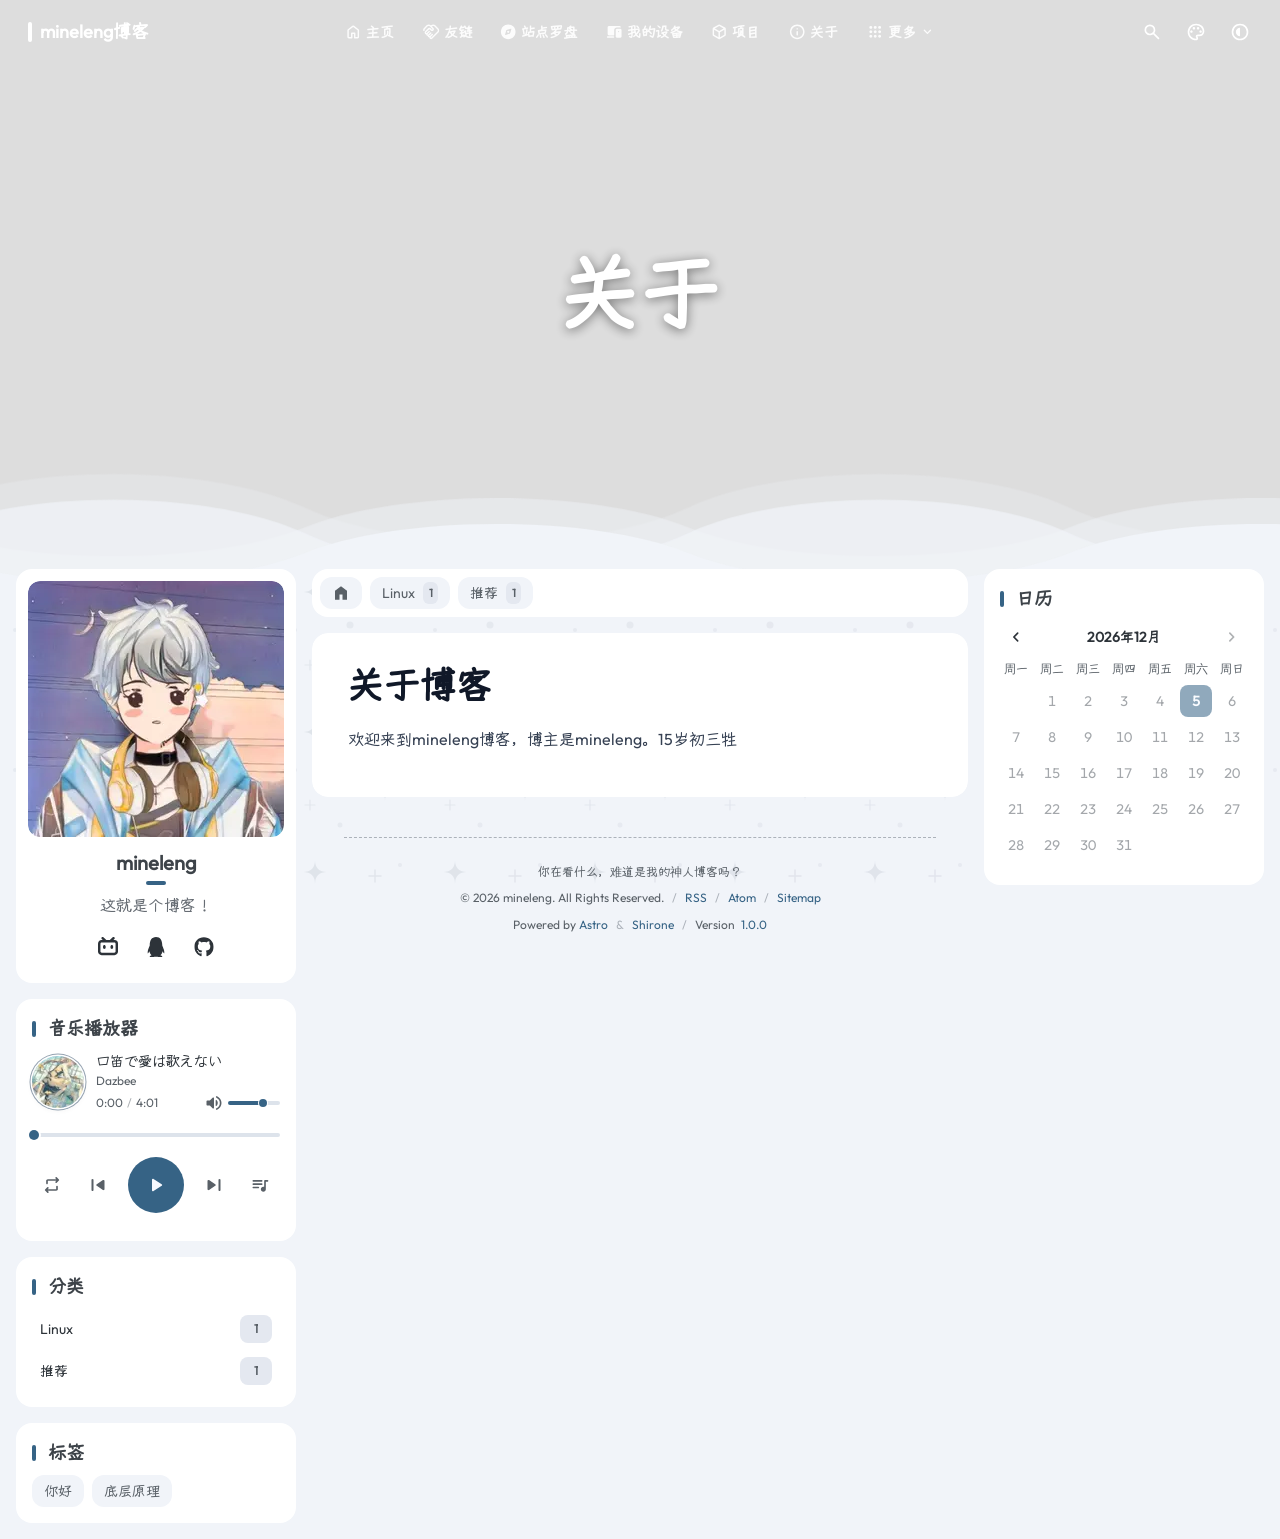
==== commit 1cdaa8a7: "chore: update dist mcmineleng/blog-source@2a4413b35c6aeac5c408f88d857e099e9075ebf2" ====
--- a/about/index.html
+++ b/about/index.html
@@ -1,4 +1,4 @@
-<!DOCTYPE html><html lang="zh-CN" class="bg-[var(--page-bg)] transition text-[14px] md:text-[16px]" style="--configHue: 245;--page-width: 96rem;--banner-height-home: 65vh;--banner-height: 35vh;--banner-panel-overlap: 1rem;" data-astro-cid-ju4pidww><head><style>@layer properties, theme, base, components, utilities;</style><title>关于 - mineleng博客</title><meta charset="UTF-8"><meta name="description" content="关于"><meta name="author" content="mineleng博客"><meta property="og:site_name" content="mineleng博客"><meta property="og:url" content="https://mcleng.cn/about/"><meta property="og:title" content="关于 - mineleng博客"><meta property="og:description" content="关于"><meta property="og:image" content="https://mcleng.cn/_astro/1.BYNc7uBQ.webp"><meta property="og:type" content="website"><meta name="twitter:card" content="summary_large_image"><meta property="twitter:url" content="https://mcleng.cn/about/"><meta name="twitter:title" content="关于 - mineleng博客"><meta name="twitter:description" content="关于"><meta name="twitter:image" content="https://mcleng.cn/_astro/1.BYNc7uBQ.webp"><meta name="viewport" content="width=device-width"><meta name="generator" content="Astro v7.2.6"><style>:root {
+<!DOCTYPE html><html lang="zh-CN" class="bg-[var(--page-bg)] transition text-[14px] md:text-[16px]" style="--configHue: 245;--page-width: 96rem;--banner-height-home: 65vh;--banner-height: 35vh;--banner-panel-overlap: 1rem;" data-astro-cid-ju4pidww><head><style>@layer properties, theme, base, components, utilities;</style><title>关于 - mineleng博客</title><meta charset="UTF-8"><meta name="description" content="关于"><meta name="author" content="mineleng"><meta property="og:site_name" content="mineleng博客"><meta property="og:url" content="https://mcleng.cn/about/"><meta property="og:title" content="关于 - mineleng博客"><meta property="og:description" content="关于"><meta property="og:image" content="https://mcleng.cn/_astro/1.BYNc7uBQ.webp"><meta property="og:type" content="website"><meta name="twitter:card" content="summary_large_image"><meta property="twitter:url" content="https://mcleng.cn/about/"><meta name="twitter:title" content="关于 - mineleng博客"><meta name="twitter:description" content="关于"><meta name="twitter:image" content="https://mcleng.cn/_astro/1.BYNc7uBQ.webp"><meta name="viewport" content="width=device-width"><meta name="generator" content="Astro v7.2.6"><style>:root {
 	--font-body: "Outfit";
 	--font-cjk: "Yozai Medium";
 	--m3e-font-mono-family: "JetBrains Mono";
@@ -196,7 +196,7 @@
 			let offset = Math.floor(window.innerHeight * (BANNER_HEIGHT_EXTEND / 100));
 			offset = offset - offset % 4;
 			document.documentElement.style.setProperty('--banner-height-extend', `${offset}px`);
-		})();</script><link rel="alternate" type="application/rss+xml" title="mineleng博客" href="https://mcleng.cn/rss.xml"><link rel="alternate" type="application/atom+xml" title="mineleng博客" href="https://mcleng.cn/atom.xml"><style>.custom-md img{border-radius:var(--shape-corner-m)}.custom-md hr{border:0;border-top:1px solid var(--line-divider)}.custom-md iframe{border-radius:var(--shape-corner-m);margin-left:auto;margin-right:auto;max-width:100%}
+		})();</script><link rel="alternate" type="application/rss+xml" title="mineleng" href="https://mcleng.cn/rss.xml"><link rel="alternate" type="application/atom+xml" title="mineleng" href="https://mcleng.cn/atom.xml"><style>.custom-md img{border-radius:var(--shape-corner-m)}.custom-md hr{border:0;border-top:1px solid var(--line-divider)}.custom-md iframe{border-radius:var(--shape-corner-m);margin-left:auto;margin-right:auto;max-width:100%}
 </style><link rel="stylesheet" href="/_astro/fancybox.y3Ble-Pa.css"><style>.fancybox__container{--fancybox-bg: rgba(0, 0, 0, .88);--fancybox-thumbs-width: 56px;--fancybox-thumbs-ratio: 1;--fancybox-thumbs-border-radius: .75rem}.fancybox__toolbar{background:linear-gradient(to bottom,rgba(0,0,0,.5),transparent);padding:.5rem;backdrop-filter:blur(6px)}.fancybox__caption{background:linear-gradient(to top,rgba(0,0,0,.7),transparent);color:#fff;font-size:.9rem;padding:1rem;text-align:center;backdrop-filter:blur(6px);margin:0 1rem 1rem}.fancybox__thumbs{background:#0009;padding:4px;border-radius:.75rem;backdrop-filter:blur(6px)}.fancybox__thumb{border-radius:.5rem;overflow:hidden;border:2px solid transparent;transition:all .2s ease}.fancybox__thumb:hover{border-color:#ffffff80;transform:scale(1.05)}.fancybox__thumb.is-active{border-color:#fff}.fancybox__button{background:#0006;border-radius:.75rem;width:48px;height:48px;display:flex;align-items:center;justify-content:center;transition:all .2s ease;backdrop-filter:blur(4px)}.fancybox__button:hover{background:#0000008c}.fancybox__button:active{background:#000000a6;transform:scale(.92)}.fancybox__nav .carousel__button{width:48px;height:48px;border-radius:.75rem}.fancybox__infobar{color:#fff;font-size:.9rem;padding:0 8px;opacity:.85}@media(width<768px){.fancybox__toolbar{padding:.25rem}.fancybox__button{width:40px;height:40px;border-radius:.5rem}.fancybox__caption{font-size:.85rem;padding:.5rem;margin:0 .5rem .5rem}}@media(width<480px){.fancybox__button{width:36px;height:36px}.fancybox__caption{font-size:.8rem}}
 </style><link rel="stylesheet" href="/_astro/MainGridLayout.CAM2ymMN.css"><style>.m3-toolbar.svelte-1ycq0d1{--m3-toolbar-bg: var(--primary-container);display:inline-flex;align-items:center;box-sizing:border-box;border-radius:var(--shape-corner-full);background:var(--m3-toolbar-bg);color:var(--on-primary-container);transition:box-shadow var(--m3e-duration-medium) var(--m3e-easing-emphasized-decelerate),padding var(--m3e-duration-medium) var(--m3e-easing-emphasized-decelerate)}.m3-toolbar--collapsed.svelte-1ycq0d1{padding:4px;box-shadow:var(--m3e-elevation-1);cursor:pointer}.m3-toolbar--expanded.svelte-1ycq0d1{gap:4px;padding:8px 4px;box-shadow:var(--m3e-elevation-2)}.m3-toolbar__toggle.svelte-1ycq0d1{display:flex;align-items:center;justify-content:center;width:40px;height:40px;padding:0;border:none;border-radius:var(--shape-corner-full);background:none;color:var(--on-primary-container);cursor:pointer}.m3-toolbar__toggle.svelte-1ycq0d1:hover{background:color-mix(in oklab,var(--on-primary-container) 8%,transparent)}.m3-toolbar__toggle.svelte-1ycq0d1:focus-visible{outline:2px solid var(--on-primary-container);outline-offset:-2px}.m3-toolbar__toggle.svelte-1ycq0d1>svg{width:1.5rem;height:1.5rem}.m3-toolbar__leading.svelte-1ycq0d1,.m3-toolbar__trailing.svelte-1ycq0d1{display:flex;align-items:center}.m3-toolbar__content.svelte-1ycq0d1{display:flex;align-items:center;gap:4px}.mermaid-viewer__toolbar-row.svelte-jlp6ff{display:flex;justify-content:flex-end;min-height:2.5rem}.mermaid-viewer__controls-icon.svelte-jlp6ff{display:inline-flex;align-items:center;justify-content:center;pointer-events:none}.mermaid-viewer__controls-icon.svelte-jlp6ff svg{width:1.25rem;height:1.25rem}.mermaid-viewer__fullscreen-shell.svelte-jlp6ff{display:grid;grid-template-columns:minmax(0,1fr);grid-template-rows:minmax(0,1fr) auto;gap:var(--m3e-space-3);width:100%;height:100%;min-width:0;min-height:0}.mermaid-viewer__fullscreen-viewport.svelte-jlp6ff{width:100%;min-width:0;min-height:0;overflow:hidden;border:1px solid var(--outline-variant);border-radius:var(--shape-corner-l);background:var(--surface-container-lowest);outline:none}.mermaid-viewer__fullscreen-viewport.svelte-jlp6ff:focus-visible{outline:2px solid var(--primary);outline-offset:2px}.mermaid-viewer__fullscreen-toolbar.svelte-jlp6ff{display:flex;justify-content:center;width:100%;min-width:0}.mermaid-viewer__toolbar.m3-toolbar--expanded{gap:0;padding:4px}.mermaid-viewer__toolbar.m3-toolbar--expanded .m3-toolbar__leading{display:none}.mermaid-viewer__toolbar .m3-toolbar__content{gap:0}.mermaid-viewer__toolbar .m3-toolbar__toggle{width:2rem;height:2rem}.mermaid-viewer__dialog.m3-dialog{display:grid;grid-template-columns:minmax(0,1fr);grid-template-rows:auto minmax(0,1fr);gap:var(--m3e-space-3);box-sizing:border-box;width:calc(100vw - (2 * var(--m3e-space-4)));height:calc(100dvh - (2 * var(--m3e-space-4)));max-width:none;max-height:none;overflow:hidden;padding:var(--m3e-space-4)}.mermaid-viewer__dialog.m3-dialog .m3-dialog__header{min-width:0;margin-bottom:0}.mermaid-viewer__dialog.m3-dialog .m3-dialog__title{min-width:0;overflow:hidden;margin:0;font:var(--m3e-type-title-large);text-overflow:ellipsis;white-space:nowrap}.mermaid-viewer__dialog.m3-dialog .m3-dialog__content{min-width:0;height:auto;min-height:0;overflow:hidden}.mermaid-viewer__dialog.m3-dialog .m3-dialog__actions{display:none}
 </style><link rel="stylesheet" href="/_astro/Tooltip._NvNHrWy.css"><link rel="stylesheet" href="/_astro/IconButton.DsMIB3T_.css"><style>.m3-dialog.svelte-146gc0u{position:fixed;left:50%;top:50%;transform:translate(-50%,-50%);box-sizing:border-box;min-width:17.5rem;max-width:calc(100vw - 3rem);margin:0;border:none;border-radius:var(--shape-corner-xl);background:var(--surface-container-high);color:var(--on-surface);box-shadow:var(--m3e-elevation-3);padding:1.5rem;animation:svelte-146gc0u-m3-dialog-in var(--m3e-duration-medium) var(--m3e-easing-emphasized-decelerate)}.m3-dialog.svelte-146gc0u:focus{outline:none}.m3-dialog.closing.svelte-146gc0u{animation:svelte-146gc0u-m3-dialog-out var(--m3e-duration-medium) var(--m3e-easing-emphasized-accelerate) forwards}.m3-dialog.svelte-146gc0u::backdrop{background:color-mix(in srgb,var(--mc-scrim, #000) 32%,transparent);animation:svelte-146gc0u-m3-dialog-fade-in var(--m3e-duration-medium) var(--m3e-easing-standard)}.m3-dialog.closing.svelte-146gc0u::backdrop{animation:svelte-146gc0u-m3-dialog-fade-out var(--m3e-duration-medium) var(--m3e-easing-standard) forwards}.m3-dialog__header.svelte-146gc0u{display:flex;align-items:center;justify-content:space-between;gap:1rem;min-width:0;margin-bottom:1rem}.m3-dialog__title.svelte-146gc0u{min-width:0;font:var(--m3e-type-headline-small);color:var(--on-surface);margin-bottom:0}.m3-dialog__close-btn.svelte-146gc0u{display:inline-flex;align-items:center;justify-content:center;width:2.25rem;height:2.25rem;padding:0;border:none;border-radius:var(--shape-corner-full);background:transparent;color:var(--on-surface-variant);cursor:pointer;flex-shrink:0;margin-left:auto;--m3e-state-color: var(--on-surface);transition:background-color var(--m3e-duration-short) var(--m3e-easing-standard),color var(--m3e-duration-short) var(--m3e-easing-standard)}.m3-dialog__close-btn.svelte-146gc0u>svg{width:1.25rem;height:1.25rem}.m3-dialog__content.svelte-146gc0u{min-width:0;font:var(--m3e-type-body-medium);color:var(--on-surface-variant)}.m3-dialog__actions.svelte-146gc0u{display:flex;justify-content:flex-end;gap:.5rem;margin-top:1.5rem}@-moz-keyframes svelte-146gc0u-m3-dialog-fade-in{0%{opacity:0}to{opacity:1}}@-webkit-keyframes svelte-146gc0u-m3-dialog-fade-in{0%{opacity:0}to{opacity:1}}@-o-keyframes svelte-146gc0u-m3-dialog-fade-in{0%{opacity:0}to{opacity:1}}@keyframes svelte-146gc0u-m3-dialog-fade-in{0%{opacity:0}to{opacity:1}}@-moz-keyframes svelte-146gc0u-m3-dialog-fade-out{0%{opacity:1}to{opacity:0}}@-webkit-keyframes svelte-146gc0u-m3-dialog-fade-out{0%{opacity:1}to{opacity:0}}@-o-keyframes svelte-146gc0u-m3-dialog-fade-out{0%{opacity:1}to{opacity:0}}@keyframes svelte-146gc0u-m3-dialog-fade-out{0%{opacity:1}to{opacity:0}}@-moz-keyframes svelte-146gc0u-m3-dialog-in{0%{opacity:0;transform:translate(-50%,-50%) scale(.9)}to{opacity:1;transform:translate(-50%,-50%) scale(1)}}@-webkit-keyframes svelte-146gc0u-m3-dialog-in{0%{opacity:0;transform:translate(-50%,-50%) scale(.9)}to{opacity:1;transform:translate(-50%,-50%) scale(1)}}@-o-keyframes svelte-146gc0u-m3-dialog-in{0%{opacity:0;transform:translate(-50%,-50%) scale(.9)}to{opacity:1;transform:translate(-50%,-50%) scale(1)}}@keyframes svelte-146gc0u-m3-dialog-in{0%{opacity:0;transform:translate(-50%,-50%) scale(.9)}to{opacity:1;transform:translate(-50%,-50%) scale(1)}}@-moz-keyframes svelte-146gc0u-m3-dialog-out{0%{opacity:1;transform:translate(-50%,-50%) scale(1)}to{opacity:0;transform:translate(-50%,-50%) scale(.9)}}@-webkit-keyframes svelte-146gc0u-m3-dialog-out{0%{opacity:1;transform:translate(-50%,-50%) scale(1)}to{opacity:0;transform:translate(-50%,-50%) scale(.9)}}@-o-keyframes svelte-146gc0u-m3-dialog-out{0%{opacity:1;transform:translate(-50%,-50%) scale(1)}to{opacity:0;transform:translate(-50%,-50%) scale(.9)}}@keyframes svelte-146gc0u-m3-dialog-out{0%{opacity:1;transform:translate(-50%,-50%) scale(1)}to{opacity:0;transform:translate(-50%,-50%) scale(.9)}}
@@ -205,7 +205,7 @@
 </style><link rel="stylesheet" href="/_astro/ProgressIndicator.D18nlPvq.css"><style>.m3-blog-searchpanel.svelte-pa9i8k{display:flex;flex-direction:column;width:min(30rem,calc(100vw - 1.5rem));min-width:0;max-width:calc(100vw - 1.5rem);box-sizing:border-box;padding:.5rem;border-radius:var(--shape-corner-l);background:var(--float-panel-bg);color:var(--on-surface);box-shadow:var(--m3e-elevation-3);max-height:min(36rem,calc(100dvh - 5.5rem));overflow-y:auto;overflow-x:hidden;overscroll-behavior:contain}.m3-blog-searchpanel__input.svelte-pa9i8k{display:flex;align-items:center;gap:.5rem;flex:0 0 2.75rem;margin-bottom:.25rem;padding:0 .875rem;border-radius:var(--shape-corner-full);background:var(--surface-container-high)}.m3-blog-searchpanel__input.svelte-pa9i8k>svg{width:1.25rem;height:1.25rem;color:var(--on-surface-variant)}.m3-blog-searchpanel__input.svelte-pa9i8k>input:where(.svelte-pa9i8k){flex:1;min-width:0;height:100%;border:none;background:transparent;color:var(--on-surface);font:var(--m3e-type-body-small);outline:none;caret-color:var(--primary)}.m3-blog-searchpanel__input.svelte-pa9i8k>input:where(.svelte-pa9i8k)::placeholder{color:var(--on-surface-variant)}@media(min-width:1024px){.m3-blog-searchpanel__input--hide-desktop.svelte-pa9i8k{display:none}}.m3-blog-searchpanel__item.svelte-pa9i8k{display:block;padding:.5rem .75rem;border-radius:var(--shape-corner-l);text-decoration:none;min-width:0;transition:background-color var(--m3e-duration-short) var(--m3e-easing-standard)}.m3-blog-searchpanel__item.svelte-pa9i8k:hover{background:color-mix(in oklab,var(--on-surface) 6%,transparent)}.m3-blog-searchpanel__item.svelte-pa9i8k+.m3-blog-searchpanel__item:where(.svelte-pa9i8k){margin-top:.125rem}.m3-blog-searchpanel__title.svelte-pa9i8k{display:inline-flex;align-items:center;gap:.375rem;font:var(--m3e-type-body-large);font-weight:700;color:var(--on-surface);max-width:100%;transition:color var(--m3e-duration-short) var(--m3e-easing-standard)}.m3-blog-searchpanel__item.svelte-pa9i8k:hover .m3-blog-searchpanel__title:where(.svelte-pa9i8k){color:var(--primary)}.m3-blog-searchpanel__title.svelte-pa9i8k>svg{width:.75rem;height:.75rem;flex:0 0 auto;color:var(--primary);transform:translate(.25rem)}.m3-blog-searchpanel__excerpt.svelte-pa9i8k{display:block;margin-top:.125rem;max-width:100%;overflow-wrap:anywhere;font:var(--m3e-type-body-small);color:var(--on-surface-variant)}.m3-blog-searchpanel__excerpt.svelte-pa9i8k mark{background:transparent;color:var(--primary)}
 .m3-segmented.svelte-jg8ckp{display:flex;gap:2px;padding:2px;border-radius:var(--shape-corner-m);background:var(--surface-container)}.m3-segmented__input.svelte-jg8ckp{position:absolute;width:1px;height:1px;opacity:0;overflow:hidden;clip:rect(0 0 0 0);white-space:nowrap;clip-path:inset(50%)}.m3-segmented__segment.svelte-jg8ckp{flex:1;display:flex;align-items:center;justify-content:center;gap:.25rem;height:2rem;padding:0 .75rem;border-radius:var(--shape-corner-s);font:var(--m3e-type-label-medium);color:var(--on-surface-variant);cursor:pointer;user-select:none;text-align:center;line-height:1.25;transition:background-color var(--m3e-duration-short) var(--m3e-easing-standard),color var(--m3e-duration-short) var(--m3e-easing-standard),box-shadow var(--m3e-duration-short) var(--m3e-easing-standard)}.m3-segmented__segment.svelte-jg8ckp:hover{background:color-mix(in oklab,var(--on-surface) 8%,transparent)}.m3-segmented__segment.selected.svelte-jg8ckp{background:var(--secondary-container);color:var(--on-secondary-container);box-shadow:var(--m3e-elevation-1)}.m3-segmented__segment.svelte-jg8ckp:has(input:where(.svelte-jg8ckp):focus-visible){outline:2px solid var(--primary);outline-offset:1px}.m3-segmented__check.svelte-jg8ckp{display:flex;flex-shrink:0;transform:scale(0);opacity:0;transform-origin:left bottom;transition:transform var(--m3e-duration-medium) var(--m3e-easing-emphasized-decelerate),opacity var(--m3e-duration-short) var(--m3e-easing-standard)}.m3-segmented__check.svelte-jg8ckp>svg{width:1rem;height:1rem}.m3-segmented__segment.selected.svelte-jg8ckp .m3-segmented__check:where(.svelte-jg8ckp){transform:scale(1);opacity:1}
 .m3-snackbar.svelte-14kcjp5{position:fixed;left:50%;bottom:1.5rem;transform:translate(-50%) scale(.8);display:flex;align-items:center;min-height:3rem;padding:.875rem 1rem;gap:.5rem;max-width:40rem;border-radius:var(--shape-corner-xs);background:var(--surface-container-high);color:var(--on-surface);font:var(--m3e-type-body-medium);box-shadow:var(--m3e-elevation-3);border:1px solid var(--outline-variant);opacity:0;pointer-events:none;transition:opacity var(--m3e-duration-short) var(--m3e-easing-standard),transform var(--m3e-duration-medium) var(--m3e-easing-emphasized-decelerate);z-index:100}.m3-snackbar.visible.svelte-14kcjp5{opacity:1;transform:translate(-50%) scale(1);pointer-events:auto}.m3-snackbar__icon.svelte-14kcjp5{display:flex;flex-shrink:0}.m3-snackbar__icon.svelte-14kcjp5>svg{width:1.5rem;height:1.5rem}.m3-snackbar__action.svelte-14kcjp5{margin-left:auto;padding:.25rem .5rem;margin-right:-.25rem;border:none;background:none;color:var(--primary);font:var(--m3e-type-label-large);cursor:pointer;border-radius:var(--shape-corner-xs);white-space:nowrap}.m3-snackbar__action.svelte-14kcjp5:hover{background:color-mix(in srgb,var(--primary) 8%,transparent)}.m3-snackbar__action.svelte-14kcjp5:focus-visible{outline:2px solid var(--primary);outline-offset:2px}
-</style><script type="module" src="/_astro/page.DV2quqEU.js"></script></head><body class="min-h-screen transition" data-current-page="about" data-banner-visible="false" data-banner-layout="compact" data-banner-top-app-bar="false" data-banner-has-desktop="true" data-banner-has-mobile="true" style="--configHue: 245;--page-width: 96rem;--banner-height-home: 65vh;--banner-height: 35vh;--banner-panel-overlap: 1rem;" data-astro-cid-ju4pidww><div id="config-carrier" data-hue="245" data-wallpaper-mode="banner" data-texture-preset="starlight" data-texture-opacity="0.12"></div><div id="m3e-texture-canvas" class="fixed inset-0 pointer-events-none -z-20 transition-opacity duration-500" aria-hidden="true" style="--configHue: 245;--page-width: 96rem;--banner-height-home: 65vh;--banner-height: 35vh;--banner-panel-overlap: 1rem;" data-astro-cid-ju4pidww></div><style>astro-island,astro-slot,astro-static-slot{display:contents}</style><script>(()=>{var e=async t=>{await(await t())()};(self.Astro||(self.Astro={})).only=e;window.dispatchEvent(new Event("astro:only"));})();</script><script>(()=>{var g=Object.defineProperty;var w=(a,s,c)=>s in a?g(a,s,{enumerable:!0,configurable:!0,writable:!0,value:c}):a[s]=c;var l=(a,s,c)=>w(a,typeof s!="symbol"?s+"":s,c);var E=new Set(["__proto__","constructor","prototype"]);{let a={0:t=>y(t),1:t=>c(t),2:t=>new RegExp(t),3:t=>new Date(t),4:t=>new Map(c(t)),5:t=>new Set(c(t)),6:t=>BigInt(t),7:t=>new URL(t),8:t=>new Uint8Array(t),9:t=>new Uint16Array(t),10:t=>new Uint32Array(t),11:t=>Number.POSITIVE_INFINITY*t},s=t=>{let[p,e]=t;return p in a?a[p](e):void 0},c=t=>t.map(s),y=t=>typeof t!="object"||t===null?t:Object.fromEntries(Object.entries(t).map(([p,e])=>[p,s(e)]));class f extends HTMLElement{constructor(){super(...arguments);l(this,"Component");l(this,"hydrator");l(this,"hydrate",async()=>{var b;if(!this.hydrator||!this.isConnected)return;let e=(b=this.parentElement)==null?void 0:b.closest("astro-island[ssr]");if(e){e.addEventListener("astro:hydrate",this.hydrate,{once:!0});return}let r=this.querySelectorAll("astro-slot"),n={},d=this.querySelectorAll("template[data-astro-template]");for(let o of d){let i=o.closest(this.tagName);i!=null&&i.isSameNode(this)&&(n[o.getAttribute("data-astro-template")||"default"]=o.innerHTML,o.remove())}for(let o of r){let i=o.closest(this.tagName);i!=null&&i.isSameNode(this)&&(n[o.getAttribute("name")||"default"]=o.innerHTML)}let u;try{u=this.hasAttribute("props")?y(JSON.parse(this.getAttribute("props"))):{}}catch(o){let i=this.getAttribute("component-url")||"<unknown>",v=this.getAttribute("component-export");throw v&&(i+=` (export ${v})`),console.error(`[hydrate] Error parsing props for component ${i}`,this.getAttribute("props"),o),o}let h;await this.hydrator(this)(this.Component,u,n,{client:this.getAttribute("client")}),this.removeAttribute("ssr"),this.dispatchEvent(new CustomEvent("astro:hydrate"))});l(this,"unmount",()=>{this.isConnected||this.dispatchEvent(new CustomEvent("astro:unmount"))})}disconnectedCallback(){document.removeEventListener("astro:after-swap",this.unmount),document.addEventListener("astro:after-swap",this.unmount,{once:!0})}connectedCallback(){if(!this.hasAttribute("await-children")||document.readyState==="interactive"||document.readyState==="complete")this.childrenConnectedCallback();else{let e=()=>{document.removeEventListener("DOMContentLoaded",e),r.disconnect(),this.childrenConnectedCallback()},r=new MutationObserver(()=>{var n;((n=this.lastChild)==null?void 0:n.nodeType)===Node.COMMENT_NODE&&this.lastChild.nodeValue==="astro:end"&&(this.lastChild.remove(),e())});r.observe(this,{childList:!0}),document.addEventListener("DOMContentLoaded",e)}}async childrenConnectedCallback(){let e=this.getAttribute("before-hydration-url");e&&await import(e),this.start()}getRetryImportUrl(e){let r=new URL(e,document.baseURI);return r.searchParams.set("astro-retry",Date.now().toString()),r.toString()}async importWithRetry(e){try{return await import(e)}catch(r){return await new Promise(n=>setTimeout(n,1e3)),import(this.getRetryImportUrl(e))}}handleHydrationError(e){let r=this.getAttribute("component-url"),n=new CustomEvent("astro:hydration-error",{cancelable:!0,bubbles:!0,composed:!0,detail:{error:e,componentUrl:r}});this.dispatchEvent(n)&&console.error(`[astro-island] Error hydrating ${r}`,e)}async start(){let e=JSON.parse(this.getAttribute("opts")),r=this.getAttribute("client");if(Astro[r]===void 0){window.addEventListener(`astro:${r}`,()=>this.start(),{once:!0});return}try{await Astro[r](async()=>{let n=this.getAttribute("renderer-url");try{let[d,{default:u}]=await Promise.all([this.importWithRetry(this.getAttribute("component-url")),n?this.importWithRetry(n):Promise.resolve({default:()=>()=>{}})]),h=this.getAttribute("component-export")||"default";if(h.includes(".")){this.Component=d;for(let m of h.split(".")){if(E.has(m)||!this.Component||typeof this.Component!="object"&&typeof this.Component!="function"||!Object.hasOwn(this.Component,m))throw new Error(`Invalid component export path: ${h}`);this.Component=this.Component[m]}}else{if(E.has(h))throw new Error(`Invalid component export path: ${h}`);this.Component=d[h]}return this.hydrator=u,this.hydrate}catch(d){return this.handleHydrationError(d),()=>{}}},e,this)}catch(n){this.handleHydrationError(n)}}attributeChangedCallback(){this.hydrate()}}l(f,"observedAttributes",["props"]),customElements.get("astro-island")||customElements.define("astro-island",f)}})();</script><astro-island uid="iqJ19" component-url="/_astro/Snackbar.D1beC2Ty.js" component-export="default" renderer-url="/_astro/client.svelte.DfeZY-Hs.js" props="{&quot;data-astro-cid-ju4pidww&quot;:[0,true]}" ssr client="only" opts="{&quot;name&quot;:&quot;Snackbar&quot;,&quot;value&quot;:&quot;svelte&quot;}"></astro-island><header id="top-row" class="z-50 pointer-events-none relative transition-all duration-700 max-w-[var(--page-width)] px-0 md:px-4 mx-auto"><div id="navbar-wrapper" class="pointer-events-auto sticky top-0 transition-all"><div id="navbar" class="top-app-bar fixed top-0 left-0 right-0 z-50 onload-animation bg-[color-mix(in_oklab,var(--surface-container-low)_94%,transparent)] shadow-[var(--m3e-elevation-1)] backdrop-blur-md transition" data-astro-cid-qvhher2r><div class="relative max-w-[var(--page-width)] mx-auto h-16 px-3 md:px-5 flex items-center gap-1" data-astro-cid-qvhher2r><!--[--><!--[-1--><button type="button" id="nav-drawer-switch" class="m3-icon-button m3-icon-button--standard m3-icon-button--small m3-icon-button--round m3-state-layer shrink-0 lg:!hidden svelte-1f9wkzm" aria-label="Menu"><!--[1--><svg width="1em" height="1em" viewBox="0 0 24 24" class="text-[1.25rem]" data-astro-cid-qvhher2r="true" data-icon="material-symbols:menu-rounded"><symbol id="ai:material-symbols:menu-rounded"><path fill="currentColor" d="M4 18q-.425 0-.712-.288T3 17t.288-.712T4 16h16q.425 0 .713.288T21 17t-.288.713T20 18zm0-5q-.425 0-.712-.288T3 12t.288-.712T4 11h16q.425 0 .713.288T21 12t-.288.713T20 13zm0-5q-.425 0-.712-.288T3 7t.288-.712T4 6h16q.425 0 .713.288T21 7t-.288.713T20 8z"/></symbol><use href="#ai:material-symbols:menu-rounded"></use></svg><!----><!--]--></button><!--]--><!--]--><a href="/" class="group flex h-10 items-center gap-2 px-2 text-[var(--on-surface)] transition whitespace-nowrap" data-astro-cid-qvhher2r><span class="h-5 w-1 rounded-full bg-[var(--primary)] transition-all group-hover:h-7" data-astro-cid-qvhher2r></span><span class="text-lg font-bold group-hover:text-[var(--primary)]" data-astro-cid-qvhher2r>mineleng博客</span></a><nav class="top-app-bar__nav hidden h-full items-center gap-1 lg:flex lg:absolute lg:left-1/2 lg:-translate-x-1/2" aria-label="Main navigation" data-astro-cid-qvhher2r><div class="top-app-bar__nav-group" data-nav-group data-astro-cid-qvhher2r><a href="/" data-nav-key="home" class="top-app-bar__nav-link m3-state-layer relative flex h-10 items-center gap-1 px-3 text-sm font-bold text-[var(--on-surface-variant)] transition-colors hover:text-[var(--on-surface)]" data-astro-cid-qvhher2r><svg width="1em" height="1em" viewBox="0 0 24 24" class="text-[1.1rem]" data-astro-cid-qvhher2r="true" data-icon="material-symbols:home-outline-rounded"><symbol id="ai:material-symbols:home-outline-rounded"><path fill="currentColor" d="M6 19h3v-5q0-.425.288-.712T10 13h4q.425 0 .713.288T15 14v5h3v-9l-6-4.5L6 10zm-2 0v-9q0-.475.213-.9t.587-.7l6-4.5q.525-.4 1.2-.4t1.2.4l6 4.5q.375.275.588.7T20 10v9q0 .825-.588 1.413T18 21h-4q-.425 0-.712-.288T13 20v-5h-2v5q0 .425-.288.713T10 21H6q-.825 0-1.412-.587T4 19m8-6.75"/></symbol><use href="#ai:material-symbols:home-outline-rounded"></use></svg>主页</a></div><div class="top-app-bar__nav-group" data-nav-group data-astro-cid-qvhher2r><a href="/friends/" data-nav-key="friends" class="top-app-bar__nav-link m3-state-layer relative flex h-10 items-center gap-1 px-3 text-sm font-bold text-[var(--on-surface-variant)] transition-colors hover:text-[var(--on-surface)]" data-astro-cid-qvhher2r><svg width="1em" height="1em" viewBox="0 0 24 24" class="text-[1.1rem]" data-astro-cid-qvhher2r="true" data-icon="material-symbols:handshake-outline-rounded"><symbol id="ai:material-symbols:handshake-outline-rounded"><path fill="currentColor" d="M11.875 20q.1 0 .2-.05t.15-.1l8.2-8.2q.3-.3.438-.675t.137-.75q0-.4-.137-.763t-.438-.637l-4.25-4.25q-.275-.3-.638-.437T14.776 4q-.375 0-.75.138t-.675.437l-.275.275l1.85 1.875q.375.35.55.8t.175.95q0 1.05-.712 1.763t-1.763.712q-.5 0-.962-.175t-.813-.525L9.525 8.4L5.15 12.775q-.075.075-.112.163T5 13.125q0 .2.15.363t.35.162q.1 0 .2-.05t.15-.1l2.7-2.7q.275-.275.688-.288t.712.288q.275.275.275.7t-.275.7l-2.675 2.7q-.075.075-.112.163t-.038.187q0 .2.15.35t.35.15q.1 0 .2-.05t.15-.1l2.7-2.675q.275-.275.688-.288t.712.288q.275.275.275.7t-.275.7l-2.675 2.7q-.075.05-.112.15t-.038.2q0 .2.15.35t.35.15q.1 0 .188-.038t.162-.112l2.7-2.675q.275-.275.688-.288t.712.288q.275.275.275.7t-.275.7l-2.7 2.7q-.075.075-.112.163t-.038.187q0 .2.163.35t.362.15m-.025 2q-.925 0-1.637-.612t-.838-1.538q-.85-.125-1.425-.7t-.7-1.425q-.85-.125-1.412-.712T5.15 15.6q-.95-.125-1.55-.825t-.6-1.65q0-.5.188-.962t.537-.813L8.1 6.975Q8.675 6.4 9.513 6.4t1.412.575L12.8 8.85q.05.075.15.113t.2.037q.225 0 .375-.137t.15-.363q0-.1-.038-.2t-.112-.15L9.95 4.575q-.275-.3-.637-.437T8.55 4q-.375 0-.75.138t-.675.437L3.6 8.125q-.35.35-.5.825t-.075.95q.075.425-.175.75t-.675.375t-.75-.188t-.375-.662q-.15-.95.138-1.862T2.175 6.7L5.7 3.175Q6.3 2.6 7.038 2.3T8.55 2t1.513.3t1.312.875l.275.275l.275-.275q.6-.575 1.338-.875t1.512-.3t1.513.3t1.312.875L21.825 7.4q.575.575.875 1.325t.3 1.525t-.3 1.513t-.875 1.312l-8.2 8.175q-.35.35-.812.55t-.963.2M9.4 8"/></symbol><use href="#ai:material-symbols:handshake-outline-rounded"></use></svg>友链</a></div><div class="top-app-bar__nav-group" data-nav-group data-astro-cid-qvhher2r><a href="/compass/" data-nav-key="compass" class="top-app-bar__nav-link m3-state-layer relative flex h-10 items-center gap-1 px-3 text-sm font-bold text-[var(--on-surface-variant)] transition-colors hover:text-[var(--on-surface)]" data-astro-cid-qvhher2r><svg width="1em" height="1em" viewBox="0 0 24 24" class="text-[1.1rem]" data-astro-cid-qvhher2r="true" data-icon="material-symbols:explore-rounded"><symbol id="ai:material-symbols:explore-rounded"><path fill="currentColor" d="m8.375 16.25l5.05-1.45q.5-.15.863-.513t.512-.862l1.45-5.05q.075-.275-.137-.488t-.488-.137l-5.05 1.45q-.5.15-.862.513t-.513.862l-1.45 5.05q-.075.275.138.488t.487.137M12 13.5q-.625 0-1.062-.437T10.5 12t.438-1.062T12 10.5t1.063.438T13.5 12t-.437 1.063T12 13.5m0 8.5q-2.075 0-3.9-.788t-3.175-2.137T2.788 15.9T2 12t.788-3.9t2.137-3.175T8.1 2.788T12 2t3.9.788t3.175 2.137T21.213 8.1T22 12t-.788 3.9t-2.137 3.175t-3.175 2.138T12 22"/></symbol><use href="#ai:material-symbols:explore-rounded"></use></svg>站点罗盘</a></div><div class="top-app-bar__nav-group" data-nav-group data-astro-cid-qvhher2r><a href="/devices/" data-nav-key="devices" class="top-app-bar__nav-link m3-state-layer relative flex h-10 items-center gap-1 px-3 text-sm font-bold text-[var(--on-surface-variant)] transition-colors hover:text-[var(--on-surface)]" data-astro-cid-qvhher2r><svg width="1em" height="1em" viewBox="0 0 24 24" class="text-[1.1rem]" data-astro-cid-qvhher2r="true" data-icon="material-symbols:devices-rounded"><symbol id="ai:material-symbols:devices-rounded"><path fill="currentColor" d="M11 20H3q-.425 0-.712-.288T2 19t.288-.712T3 18h8q.425 0 .713.288T12 19t-.288.713T11 20m-6-3q-.825 0-1.412-.587T3 15V6q0-.825.588-1.412T5 4h14q.825 0 1.413.588T21 6h-5.5q-1.45 0-2.475 1.025T12 9.5V16q0 .425-.288.713T11 17zm10.5 3q-.625 0-1.062-.437T14 18.5v-9q0-.625.438-1.062T15.5 8h5q.625 0 1.063.438T22 9.5v9q0 .625-.437 1.063T20.5 20zm2.5-7.5q.325 0 .538-.225t.212-.525q0-.325-.213-.537T18 11q-.3 0-.525.213t-.225.537q0 .3.225.525T18 12.5"/></symbol><use href="#ai:material-symbols:devices-rounded"></use></svg>我的设备</a></div><div class="top-app-bar__nav-group" data-nav-group data-astro-cid-qvhher2r><a href="/projects/" data-nav-key="projects" class="top-app-bar__nav-link m3-state-layer relative flex h-10 items-center gap-1 px-3 text-sm font-bold text-[var(--on-surface-variant)] transition-colors hover:text-[var(--on-surface)]" data-astro-cid-qvhher2r><svg width="1em" height="1em" viewBox="0 0 24 24" class="text-[1.1rem]" data-astro-cid-qvhher2r="true" data-icon="material-symbols:deployed-code-outline-rounded"><symbol id="ai:material-symbols:deployed-code-outline-rounded"><path fill="currentColor" d="M11 19.425v-6.85L5 9.1v6.85zm2 0l6-3.475V9.1l-6 3.475zm-1-8.575l5.925-3.425L12 4L6.075 7.425zM4 17.7q-.475-.275-.737-.725t-.263-1v-7.95q0-.55.263-1T4 6.3l7-4.025Q11.475 2 12 2t1 .275L20 6.3q.475.275.738.725t.262 1v7.95q0 .55-.262 1T20 17.7l-7 4.025Q12.525 22 12 22t-1-.275zm8-5.7"/></symbol><use href="#ai:material-symbols:deployed-code-outline-rounded"></use></svg>项目</a></div><div class="top-app-bar__nav-group" data-nav-group data-astro-cid-qvhher2r><a href="/about/" aria-current="page" data-nav-key="about" class="top-app-bar__nav-link m3-state-layer relative flex h-10 items-center gap-1 px-3 text-sm font-bold text-[var(--on-surface-variant)] transition-colors hover:text-[var(--on-surface)] top-app-bar__nav-link--active" data-astro-cid-qvhher2r><svg width="1em" height="1em" viewBox="0 0 24 24" class="text-[1.1rem]" data-astro-cid-qvhher2r="true" data-icon="material-symbols:info-outline-rounded"><symbol id="ai:material-symbols:info-outline-rounded"><path fill="currentColor" d="M12.713 16.713Q13 16.425 13 16v-4q0-.425-.288-.712T12 11t-.712.288T11 12v4q0 .425.288.713T12 17t.713-.288m0-8Q13 8.425 13 8t-.288-.712T12 7t-.712.288T11 8t.288.713T12 9t.713-.288M12 22q-2.075 0-3.9-.788t-3.175-2.137T2.788 15.9T2 12t.788-3.9t2.137-3.175T8.1 2.788T12 2t3.9.788t3.175 2.137T21.213 8.1T22 12t-.788 3.9t-2.137 3.175t-3.175 2.138T12 22m0-2q3.35 0 5.675-2.325T20 12t-2.325-5.675T12 4T6.325 6.325T4 12t2.325 5.675T12 20m0-8"/></symbol><use href="#ai:material-symbols:info-outline-rounded"></use></svg>关于</a></div><div class="top-app-bar__nav-group" data-nav-group data-astro-cid-qvhher2r><button class="top-app-bar__nav-link m3-state-layer relative flex h-10 items-center gap-1 px-3 text-sm font-bold text-[var(--on-surface-variant)] transition-colors hover:text-[var(--on-surface)]" aria-expanded="false" data-astro-cid-qvhher2r><svg width="1em" height="1em" viewBox="0 0 24 24" class="text-[1.1rem]" data-astro-cid-qvhher2r="true" data-icon="material-symbols:apps-rounded"><symbol id="ai:material-symbols:apps-rounded"><path fill="currentColor" d="M4.588 19.413Q4 18.825 4 18t.588-1.412T6 16t1.413.588T8 18t-.587 1.413T6 20t-1.412-.587m6 0Q10 18.825 10 18t.588-1.412T12 16t1.413.588T14 18t-.587 1.413T12 20t-1.412-.587m6 0Q16 18.825 16 18t.588-1.412T18 16t1.413.588T20 18t-.587 1.413T18 20t-1.412-.587m-12-6Q4 12.825 4 12t.588-1.412T6 10t1.413.588T8 12t-.587 1.413T6 14t-1.412-.587m6 0Q10 12.825 10 12t.588-1.412T12 10t1.413.588T14 12t-.587 1.413T12 14t-1.412-.587m6 0Q16 12.825 16 12t.588-1.412T18 10t1.413.588T20 12t-.587 1.413T18 14t-1.412-.587m-12-6Q4 6.825 4 6t.588-1.412T6 4t1.413.588T8 6t-.587 1.413T6 8t-1.412-.587m6 0Q10 6.825 10 6t.588-1.412T12 4t1.413.588T14 6t-.587 1.413T12 8t-1.412-.587m6 0Q16 6.825 16 6t.588-1.412T18 4t1.413.588T20 6t-.587 1.413T18 8t-1.412-.587"/></symbol><use href="#ai:material-symbols:apps-rounded"></use></svg>更多<svg width="1em" height="1em" viewBox="0 0 24 24" class="text-[1rem]" data-astro-cid-qvhher2r="true" data-icon="material-symbols:keyboard-arrow-down-rounded"><symbol id="ai:material-symbols:keyboard-arrow-down-rounded"><path fill="currentColor" d="M11.625 14.913q-.175-.063-.325-.213l-4.6-4.6q-.275-.275-.275-.7t.275-.7t.7-.275t.7.275l3.9 3.9l3.9-3.9q.275-.275.7-.275t.7.275t.275.7t-.275.7l-4.6 4.6q-.15.15-.325.213t-.375.062t-.375-.062"/></symbol><use href="#ai:material-symbols:keyboard-arrow-down-rounded"></use></svg></button><div class="top-app-bar__submenu" role="menu" data-astro-cid-qvhher2r><a href="/timeline/" role="menuitem" data-nav-key="timeline" class="top-app-bar__submenu-item" data-astro-cid-qvhher2r><svg width="1em" height="1em" viewBox="0 0 24 24" class="text-[1.2rem]" data-astro-cid-qvhher2r="true" data-icon="material-symbols:timeline-rounded"><symbol id="ai:material-symbols:timeline-rounded"><path fill="currentColor" d="M3 18q-.825 0-1.412-.587T1 16t.588-1.412T3 14h.263q.112 0 .237.05L8.05 9.5Q8 9.375 8 9.262V9q0-.825.588-1.412T10 7t1.413.588T12 9q0 .05-.05.5l2.55 2.55q.125-.05.238-.05h.525q.112 0 .237.05l3.55-3.55Q19 8.375 19 8.262V8q0-.825.588-1.412T21 6t1.413.588T23 8t-.587 1.413T21 10h-.262q-.113 0-.238-.05l-3.55 3.55q.05.125.05.238V14q0 .825-.587 1.413T15 16t-1.412-.587T13 14v-.262q0-.113.05-.238l-2.55-2.55q-.125.05-.238.05H10q-.05 0-.5-.05L4.95 15.5q.05.125.05.238V16q0 .825-.587 1.413T3 18"/></symbol><use href="#ai:material-symbols:timeline-rounded"></use></svg>时间线</a><a href="/archive/" role="menuitem" data-nav-key="archive" class="top-app-bar__submenu-item" data-astro-cid-qvhher2r><svg width="1em" height="1em" viewBox="0 0 24 24" class="text-[1.2rem]" data-astro-cid-qvhher2r="true" data-icon="material-symbols:archive-outline-rounded"><symbol id="ai:material-symbols:archive-outline-rounded"><path fill="currentColor" d="M11.288 10.288Q11 10.575 11 11v3.2l-.9-.9q-.275-.275-.7-.275t-.7.275t-.275.7t.275.7l2.6 2.6q.3.3.7.3t.7-.3l2.6-2.6q.275-.275.275-.7t-.275-.7t-.7-.275t-.7.275l-.9.9V11q0-.425-.288-.712T12 10t-.712.288M5 8v11h14V8zm0 13q-.825 0-1.412-.587T3 19V6.525q0-.35.113-.675t.337-.6L4.7 3.725q.275-.35.687-.538T6.25 3h11.5q.45 0 .863.188t.687.537l1.25 1.525q.225.275.338.6t.112.675V19q0 .825-.587 1.413T19 21zm.4-15h13.2l-.85-1H6.25zm6.6 7.5"/></symbol><use href="#ai:material-symbols:archive-outline-rounded"></use></svg>归档</a><a href="https://github.com/LyraVoid/Shirone" target="_blank" rel="noopener noreferrer" role="menuitem" data-nav-key="github" class="top-app-bar__submenu-item" data-astro-cid-qvhher2r><svg width="0.97em" height="1em" viewBox="0 0 496 512" class="text-[1.2rem]" data-astro-cid-qvhher2r="true" data-icon="fa6-brands:github"><symbol id="ai:fa6-brands:github"><path fill="currentColor" d="M165.9 397.4c0 2-2.3 3.6-5.2 3.6c-3.3.3-5.6-1.3-5.6-3.6c0-2 2.3-3.6 5.2-3.6c3-.3 5.6 1.3 5.6 3.6m-31.1-4.5c-.7 2 1.3 4.3 4.3 4.9c2.6 1 5.6 0 6.2-2s-1.3-4.3-4.3-5.2c-2.6-.7-5.5.3-6.2 2.3m44.2-1.7c-2.9.7-4.9 2.6-4.6 4.9c.3 2 2.9 3.3 5.9 2.6c2.9-.7 4.9-2.6 4.6-4.6c-.3-1.9-3-3.2-5.9-2.9M244.8 8C106.1 8 0 113.3 0 252c0 110.9 69.8 205.8 169.5 239.2c12.8 2.3 17.3-5.6 17.3-12.1c0-6.2-.3-40.4-.3-61.4c0 0-70 15-84.7-29.8c0 0-11.4-29.1-27.8-36.6c0 0-22.9-15.7 1.6-15.4c0 0 24.9 2 38.6 25.8c21.9 38.6 58.6 27.5 72.9 20.9c2.3-16 8.8-27.1 16-33.7c-55.9-6.2-112.3-14.3-112.3-110.5c0-27.5 7.6-41.3 23.6-58.9c-2.6-6.5-11.1-33.3 2.6-67.9c20.9-6.5 69 27 69 27c20-5.6 41.5-8.5 62.8-8.5s42.8 2.9 62.8 8.5c0 0 48.1-33.6 69-27c13.7 34.7 5.2 61.4 2.6 67.9c16 17.7 25.8 31.5 25.8 58.9c0 96.5-58.9 104.2-114.8 110.5c9.2 7.9 17 22.9 17 46.4c0 33.7-.3 75.4-.3 83.6c0 6.5 4.6 14.4 17.3 12.1C428.2 457.8 496 362.9 496 252C496 113.3 383.5 8 244.8 8M97.2 352.9c-1.3 1-1 3.3.7 5.2c1.6 1.6 3.9 2.3 5.2 1c1.3-1 1-3.3-.7-5.2c-1.6-1.6-3.9-2.3-5.2-1m-10.8-8.1c-.7 1.3.3 2.9 2.3 3.9c1.6 1 3.6.7 4.3-.7c.7-1.3-.3-2.9-2.3-3.9c-2-.6-3.6-.3-4.3.7m32.4 35.6c-1.6 1.3-1 4.3 1.3 6.2c2.3 2.3 5.2 2.6 6.5 1c1.3-1.3.7-4.3-1.3-6.2c-2.2-2.3-5.2-2.6-6.5-1m-11.4-14.7c-1.6 1-1.6 3.6 0 5.9s4.3 3.3 5.6 2.3c1.6-1.3 1.6-3.9 0-6.2c-1.4-2.3-4-3.3-5.6-2"/></symbol><use href="#ai:fa6-brands:github"></use></svg>GitHub<svg width="1em" height="1em" viewBox="0 0 24 24" class="ml-auto text-[0.875rem]" data-astro-cid-qvhher2r="true" data-icon="material-symbols:arrow-outward-rounded"><symbol id="ai:material-symbols:arrow-outward-rounded"><path fill="currentColor" d="m16 8.4l-8.9 8.9q-.275.275-.7.275t-.7-.275t-.275-.7t.275-.7L14.6 7H7q-.425 0-.712-.288T6 6t.288-.712T7 5h10q.425 0 .713.288T18 6v10q0 .425-.288.713T17 17t-.712-.288T16 16z"/></symbol><use href="#ai:material-symbols:arrow-outward-rounded"></use></svg></a></div></div></nav><div class="flex-1" data-astro-cid-qvhher2r></div><astro-island uid="Z1ARGw1" component-url="/_astro/Search.BAqR8Dd2.js" component-export="default" renderer-url="/_astro/client.svelte.DfeZY-Hs.js" props="{&quot;data-astro-cid-qvhher2r&quot;:[0,true]}" ssr client="only" opts="{&quot;name&quot;:&quot;Search&quot;,&quot;value&quot;:&quot;svelte&quot;}"></astro-island><!--[--><!--[-1--><button type="button" id="display-settings-switch" class="m3-icon-button m3-icon-button--standard m3-icon-button--small m3-icon-button--round m3-state-layer shrink-0 svelte-1f9wkzm" aria-label="Display Settings"><!--[1--><svg width="1em" height="1em" viewBox="0 0 24 24" class="text-[1.25rem]" data-astro-cid-qvhher2r="true" data-icon="material-symbols:palette-outline"><symbol id="ai:material-symbols:palette-outline"><path fill="currentColor" d="M12 22q-2.05 0-3.875-.788t-3.187-2.15t-2.15-3.187T2 12q0-2.075.813-3.9t2.2-3.175T8.25 2.788T12.2 2q2 0 3.775.688t3.113 1.9t2.125 2.875T22 11.05q0 2.875-1.75 4.413T16 17h-1.85q-.225 0-.312.125t-.088.275q0 .3.375.863t.375 1.287q0 1.25-.687 1.85T12 22m-4.425-9.425Q8 12.15 8 11.5t-.425-1.075T6.5 10t-1.075.425T5 11.5t.425 1.075T6.5 13t1.075-.425m3-4Q11 8.15 11 7.5t-.425-1.075T9.5 6t-1.075.425T8 7.5t.425 1.075T9.5 9t1.075-.425m5 0Q16 8.15 16 7.5t-.425-1.075T14.5 6t-1.075.425T13 7.5t.425 1.075T14.5 9t1.075-.425m3 4Q19 12.15 19 11.5t-.425-1.075T17.5 10t-1.075.425T16 11.5t.425 1.075T17.5 13t1.075-.425M12 20q.225 0 .363-.125t.137-.325q0-.35-.375-.825T11.75 17.3q0-1.05.725-1.675T14.25 15H16q1.65 0 2.825-.962T20 11.05q0-3.025-2.312-5.038T12.2 4Q8.8 4 6.4 6.325T4 12q0 3.325 2.338 5.663T12 20"/></symbol><use href="#ai:material-symbols:palette-outline"></use></svg><!----><!--]--></button><!--]--><!--]--><astro-island uid="Tekdh" component-url="/_astro/LightDarkSwitch.CmPoDOvb.js" component-export="default" renderer-url="/_astro/client.svelte.DfeZY-Hs.js" props="{&quot;data-astro-cid-qvhher2r&quot;:[0,true]}" ssr client="only" opts="{&quot;name&quot;:&quot;LightDarkSwitch&quot;,&quot;value&quot;:&quot;svelte&quot;}"></astro-island><astro-island uid="Z1fuUeC" component-url="/_astro/DisplaySettings.Bucnq0ir.js" component-export="default" renderer-url="/_astro/client.svelte.DfeZY-Hs.js" props="{&quot;class&quot;:[0,&quot;top-full right-4 max-w-[calc(100vw-2rem)] md:right-0&quot;],&quot;data-astro-cid-qvhher2r&quot;:[0,true]}" ssr client="only" opts="{&quot;name&quot;:&quot;DisplaySettings&quot;,&quot;value&quot;:&quot;svelte&quot;}"></astro-island></div></div><script type="module" src="/_astro/TopAppBar.astro_astro_type_script_index_0_lang.BeVxM3pl.js"></script><script>(function(){const scriptUrl = "/pagefind/pagefind.js";
+</style><script type="module" src="/_astro/page.DV2quqEU.js"></script></head><body class="min-h-screen transition" data-current-page="about" data-banner-visible="false" data-banner-layout="compact" data-banner-top-app-bar="false" data-banner-has-desktop="true" data-banner-has-mobile="true" style="--configHue: 245;--page-width: 96rem;--banner-height-home: 65vh;--banner-height: 35vh;--banner-panel-overlap: 1rem;" data-astro-cid-ju4pidww><div id="config-carrier" data-hue="245" data-wallpaper-mode="banner" data-texture-preset="starlight" data-texture-opacity="0.12"></div><div id="m3e-texture-canvas" class="fixed inset-0 pointer-events-none -z-20 transition-opacity duration-500" aria-hidden="true" style="--configHue: 245;--page-width: 96rem;--banner-height-home: 65vh;--banner-height: 35vh;--banner-panel-overlap: 1rem;" data-astro-cid-ju4pidww></div><style>astro-island,astro-slot,astro-static-slot{display:contents}</style><script>(()=>{var e=async t=>{await(await t())()};(self.Astro||(self.Astro={})).only=e;window.dispatchEvent(new Event("astro:only"));})();</script><script>(()=>{var g=Object.defineProperty;var w=(a,s,c)=>s in a?g(a,s,{enumerable:!0,configurable:!0,writable:!0,value:c}):a[s]=c;var l=(a,s,c)=>w(a,typeof s!="symbol"?s+"":s,c);var E=new Set(["__proto__","constructor","prototype"]);{let a={0:t=>y(t),1:t=>c(t),2:t=>new RegExp(t),3:t=>new Date(t),4:t=>new Map(c(t)),5:t=>new Set(c(t)),6:t=>BigInt(t),7:t=>new URL(t),8:t=>new Uint8Array(t),9:t=>new Uint16Array(t),10:t=>new Uint32Array(t),11:t=>Number.POSITIVE_INFINITY*t},s=t=>{let[p,e]=t;return p in a?a[p](e):void 0},c=t=>t.map(s),y=t=>typeof t!="object"||t===null?t:Object.fromEntries(Object.entries(t).map(([p,e])=>[p,s(e)]));class f extends HTMLElement{constructor(){super(...arguments);l(this,"Component");l(this,"hydrator");l(this,"hydrate",async()=>{var b;if(!this.hydrator||!this.isConnected)return;let e=(b=this.parentElement)==null?void 0:b.closest("astro-island[ssr]");if(e){e.addEventListener("astro:hydrate",this.hydrate,{once:!0});return}let r=this.querySelectorAll("astro-slot"),n={},d=this.querySelectorAll("template[data-astro-template]");for(let o of d){let i=o.closest(this.tagName);i!=null&&i.isSameNode(this)&&(n[o.getAttribute("data-astro-template")||"default"]=o.innerHTML,o.remove())}for(let o of r){let i=o.closest(this.tagName);i!=null&&i.isSameNode(this)&&(n[o.getAttribute("name")||"default"]=o.innerHTML)}let u;try{u=this.hasAttribute("props")?y(JSON.parse(this.getAttribute("props"))):{}}catch(o){let i=this.getAttribute("component-url")||"<unknown>",v=this.getAttribute("component-export");throw v&&(i+=` (export ${v})`),console.error(`[hydrate] Error parsing props for component ${i}`,this.getAttribute("props"),o),o}let h;await this.hydrator(this)(this.Component,u,n,{client:this.getAttribute("client")}),this.removeAttribute("ssr"),this.dispatchEvent(new CustomEvent("astro:hydrate"))});l(this,"unmount",()=>{this.isConnected||this.dispatchEvent(new CustomEvent("astro:unmount"))})}disconnectedCallback(){document.removeEventListener("astro:after-swap",this.unmount),document.addEventListener("astro:after-swap",this.unmount,{once:!0})}connectedCallback(){if(!this.hasAttribute("await-children")||document.readyState==="interactive"||document.readyState==="complete")this.childrenConnectedCallback();else{let e=()=>{document.removeEventListener("DOMContentLoaded",e),r.disconnect(),this.childrenConnectedCallback()},r=new MutationObserver(()=>{var n;((n=this.lastChild)==null?void 0:n.nodeType)===Node.COMMENT_NODE&&this.lastChild.nodeValue==="astro:end"&&(this.lastChild.remove(),e())});r.observe(this,{childList:!0}),document.addEventListener("DOMContentLoaded",e)}}async childrenConnectedCallback(){let e=this.getAttribute("before-hydration-url");e&&await import(e),this.start()}getRetryImportUrl(e){let r=new URL(e,document.baseURI);return r.searchParams.set("astro-retry",Date.now().toString()),r.toString()}async importWithRetry(e){try{return await import(e)}catch(r){return await new Promise(n=>setTimeout(n,1e3)),import(this.getRetryImportUrl(e))}}handleHydrationError(e){let r=this.getAttribute("component-url"),n=new CustomEvent("astro:hydration-error",{cancelable:!0,bubbles:!0,composed:!0,detail:{error:e,componentUrl:r}});this.dispatchEvent(n)&&console.error(`[astro-island] Error hydrating ${r}`,e)}async start(){let e=JSON.parse(this.getAttribute("opts")),r=this.getAttribute("client");if(Astro[r]===void 0){window.addEventListener(`astro:${r}`,()=>this.start(),{once:!0});return}try{await Astro[r](async()=>{let n=this.getAttribute("renderer-url");try{let[d,{default:u}]=await Promise.all([this.importWithRetry(this.getAttribute("component-url")),n?this.importWithRetry(n):Promise.resolve({default:()=>()=>{}})]),h=this.getAttribute("component-export")||"default";if(h.includes(".")){this.Component=d;for(let m of h.split(".")){if(E.has(m)||!this.Component||typeof this.Component!="object"&&typeof this.Component!="function"||!Object.hasOwn(this.Component,m))throw new Error(`Invalid component export path: ${h}`);this.Component=this.Component[m]}}else{if(E.has(h))throw new Error(`Invalid component export path: ${h}`);this.Component=d[h]}return this.hydrator=u,this.hydrate}catch(d){return this.handleHydrationError(d),()=>{}}},e,this)}catch(n){this.handleHydrationError(n)}}attributeChangedCallback(){this.hydrate()}}l(f,"observedAttributes",["props"]),customElements.get("astro-island")||customElements.define("astro-island",f)}})();</script><astro-island uid="iqJ19" component-url="/_astro/Snackbar.D1beC2Ty.js" component-export="default" renderer-url="/_astro/client.svelte.DfeZY-Hs.js" props="{&quot;data-astro-cid-ju4pidww&quot;:[0,true]}" ssr client="only" opts="{&quot;name&quot;:&quot;Snackbar&quot;,&quot;value&quot;:&quot;svelte&quot;}"></astro-island><header id="top-row" class="z-50 pointer-events-none relative transition-all duration-700 max-w-[var(--page-width)] px-0 md:px-4 mx-auto"><div id="navbar-wrapper" class="pointer-events-auto sticky top-0 transition-all"><div id="navbar" class="top-app-bar fixed top-0 left-0 right-0 z-50 onload-animation bg-[color-mix(in_oklab,var(--surface-container-low)_94%,transparent)] shadow-[var(--m3e-elevation-1)] backdrop-blur-md transition" data-astro-cid-qvhher2r><div class="relative max-w-[var(--page-width)] mx-auto h-16 px-3 md:px-5 flex items-center gap-1" data-astro-cid-qvhher2r><!--[--><!--[-1--><button type="button" id="nav-drawer-switch" class="m3-icon-button m3-icon-button--standard m3-icon-button--small m3-icon-button--round m3-state-layer shrink-0 lg:!hidden svelte-1f9wkzm" aria-label="Menu"><!--[1--><svg width="1em" height="1em" viewBox="0 0 24 24" class="text-[1.25rem]" data-astro-cid-qvhher2r="true" data-icon="material-symbols:menu-rounded"><symbol id="ai:material-symbols:menu-rounded"><path fill="currentColor" d="M4 18q-.425 0-.712-.288T3 17t.288-.712T4 16h16q.425 0 .713.288T21 17t-.288.713T20 18zm0-5q-.425 0-.712-.288T3 12t.288-.712T4 11h16q.425 0 .713.288T21 12t-.288.713T20 13zm0-5q-.425 0-.712-.288T3 7t.288-.712T4 6h16q.425 0 .713.288T21 7t-.288.713T20 8z"/></symbol><use href="#ai:material-symbols:menu-rounded"></use></svg><!----><!--]--></button><!--]--><!--]--><a href="/" class="group flex h-10 items-center gap-2 px-2 text-[var(--on-surface)] transition whitespace-nowrap" data-astro-cid-qvhher2r><span class="h-5 w-1 rounded-full bg-[var(--primary)] transition-all group-hover:h-7" data-astro-cid-qvhher2r></span><span class="text-lg font-bold group-hover:text-[var(--primary)]" data-astro-cid-qvhher2r>mineleng博客</span></a><nav class="top-app-bar__nav hidden h-full items-center gap-1 lg:flex lg:absolute lg:left-1/2 lg:-translate-x-1/2" aria-label="Main navigation" data-astro-cid-qvhher2r><div class="top-app-bar__nav-group" data-nav-group data-astro-cid-qvhher2r><a href="/" data-nav-key="home" class="top-app-bar__nav-link m3-state-layer relative flex h-10 items-center gap-1 px-3 text-sm font-bold text-[var(--on-surface-variant)] transition-colors hover:text-[var(--on-surface)]" data-astro-cid-qvhher2r><svg width="1em" height="1em" viewBox="0 0 24 24" class="text-[1.1rem]" data-astro-cid-qvhher2r="true" data-icon="material-symbols:home-outline-rounded"><symbol id="ai:material-symbols:home-outline-rounded"><path fill="currentColor" d="M6 19h3v-5q0-.425.288-.712T10 13h4q.425 0 .713.288T15 14v5h3v-9l-6-4.5L6 10zm-2 0v-9q0-.475.213-.9t.587-.7l6-4.5q.525-.4 1.2-.4t1.2.4l6 4.5q.375.275.588.7T20 10v9q0 .825-.588 1.413T18 21h-4q-.425 0-.712-.288T13 20v-5h-2v5q0 .425-.288.713T10 21H6q-.825 0-1.412-.587T4 19m8-6.75"/></symbol><use href="#ai:material-symbols:home-outline-rounded"></use></svg>主页</a></div><div class="top-app-bar__nav-group" data-nav-group data-astro-cid-qvhher2r><a href="/friends/" data-nav-key="friends" class="top-app-bar__nav-link m3-state-layer relative flex h-10 items-center gap-1 px-3 text-sm font-bold text-[var(--on-surface-variant)] transition-colors hover:text-[var(--on-surface)]" data-astro-cid-qvhher2r><svg width="1em" height="1em" viewBox="0 0 24 24" class="text-[1.1rem]" data-astro-cid-qvhher2r="true" data-icon="material-symbols:handshake-outline-rounded"><symbol id="ai:material-symbols:handshake-outline-rounded"><path fill="currentColor" d="M11.875 20q.1 0 .2-.05t.15-.1l8.2-8.2q.3-.3.438-.675t.137-.75q0-.4-.137-.763t-.438-.637l-4.25-4.25q-.275-.3-.638-.437T14.776 4q-.375 0-.75.138t-.675.437l-.275.275l1.85 1.875q.375.35.55.8t.175.95q0 1.05-.712 1.763t-1.763.712q-.5 0-.962-.175t-.813-.525L9.525 8.4L5.15 12.775q-.075.075-.112.163T5 13.125q0 .2.15.363t.35.162q.1 0 .2-.05t.15-.1l2.7-2.7q.275-.275.688-.288t.712.288q.275.275.275.7t-.275.7l-2.675 2.7q-.075.075-.112.163t-.038.187q0 .2.15.35t.35.15q.1 0 .2-.05t.15-.1l2.7-2.675q.275-.275.688-.288t.712.288q.275.275.275.7t-.275.7l-2.675 2.7q-.075.05-.112.15t-.038.2q0 .2.15.35t.35.15q.1 0 .188-.038t.162-.112l2.7-2.675q.275-.275.688-.288t.712.288q.275.275.275.7t-.275.7l-2.7 2.7q-.075.075-.112.163t-.038.187q0 .2.163.35t.362.15m-.025 2q-.925 0-1.637-.612t-.838-1.538q-.85-.125-1.425-.7t-.7-1.425q-.85-.125-1.412-.712T5.15 15.6q-.95-.125-1.55-.825t-.6-1.65q0-.5.188-.962t.537-.813L8.1 6.975Q8.675 6.4 9.513 6.4t1.412.575L12.8 8.85q.05.075.15.113t.2.037q.225 0 .375-.137t.15-.363q0-.1-.038-.2t-.112-.15L9.95 4.575q-.275-.3-.637-.437T8.55 4q-.375 0-.75.138t-.675.437L3.6 8.125q-.35.35-.5.825t-.075.95q.075.425-.175.75t-.675.375t-.75-.188t-.375-.662q-.15-.95.138-1.862T2.175 6.7L5.7 3.175Q6.3 2.6 7.038 2.3T8.55 2t1.513.3t1.312.875l.275.275l.275-.275q.6-.575 1.338-.875t1.512-.3t1.513.3t1.312.875L21.825 7.4q.575.575.875 1.325t.3 1.525t-.3 1.513t-.875 1.312l-8.2 8.175q-.35.35-.812.55t-.963.2M9.4 8"/></symbol><use href="#ai:material-symbols:handshake-outline-rounded"></use></svg>友链</a></div><div class="top-app-bar__nav-group" data-nav-group data-astro-cid-qvhher2r><a href="/compass/" data-nav-key="compass" class="top-app-bar__nav-link m3-state-layer relative flex h-10 items-center gap-1 px-3 text-sm font-bold text-[var(--on-surface-variant)] transition-colors hover:text-[var(--on-surface)]" data-astro-cid-qvhher2r><svg width="1em" height="1em" viewBox="0 0 24 24" class="text-[1.1rem]" data-astro-cid-qvhher2r="true" data-icon="material-symbols:explore-rounded"><symbol id="ai:material-symbols:explore-rounded"><path fill="currentColor" d="m8.375 16.25l5.05-1.45q.5-.15.863-.513t.512-.862l1.45-5.05q.075-.275-.137-.488t-.488-.137l-5.05 1.45q-.5.15-.862.513t-.513.862l-1.45 5.05q-.075.275.138.488t.487.137M12 13.5q-.625 0-1.062-.437T10.5 12t.438-1.062T12 10.5t1.063.438T13.5 12t-.437 1.063T12 13.5m0 8.5q-2.075 0-3.9-.788t-3.175-2.137T2.788 15.9T2 12t.788-3.9t2.137-3.175T8.1 2.788T12 2t3.9.788t3.175 2.137T21.213 8.1T22 12t-.788 3.9t-2.137 3.175t-3.175 2.138T12 22"/></symbol><use href="#ai:material-symbols:explore-rounded"></use></svg>站点罗盘</a></div><div class="top-app-bar__nav-group" data-nav-group data-astro-cid-qvhher2r><a href="/devices/" data-nav-key="devices" class="top-app-bar__nav-link m3-state-layer relative flex h-10 items-center gap-1 px-3 text-sm font-bold text-[var(--on-surface-variant)] transition-colors hover:text-[var(--on-surface)]" data-astro-cid-qvhher2r><svg width="1em" height="1em" viewBox="0 0 24 24" class="text-[1.1rem]" data-astro-cid-qvhher2r="true" data-icon="material-symbols:devices-rounded"><symbol id="ai:material-symbols:devices-rounded"><path fill="currentColor" d="M11 20H3q-.425 0-.712-.288T2 19t.288-.712T3 18h8q.425 0 .713.288T12 19t-.288.713T11 20m-6-3q-.825 0-1.412-.587T3 15V6q0-.825.588-1.412T5 4h14q.825 0 1.413.588T21 6h-5.5q-1.45 0-2.475 1.025T12 9.5V16q0 .425-.288.713T11 17zm10.5 3q-.625 0-1.062-.437T14 18.5v-9q0-.625.438-1.062T15.5 8h5q.625 0 1.063.438T22 9.5v9q0 .625-.437 1.063T20.5 20zm2.5-7.5q.325 0 .538-.225t.212-.525q0-.325-.213-.537T18 11q-.3 0-.525.213t-.225.537q0 .3.225.525T18 12.5"/></symbol><use href="#ai:material-symbols:devices-rounded"></use></svg>我的设备</a></div><div class="top-app-bar__nav-group" data-nav-group data-astro-cid-qvhher2r><a href="/projects/" data-nav-key="projects" class="top-app-bar__nav-link m3-state-layer relative flex h-10 items-center gap-1 px-3 text-sm font-bold text-[var(--on-surface-variant)] transition-colors hover:text-[var(--on-surface)]" data-astro-cid-qvhher2r><svg width="1em" height="1em" viewBox="0 0 24 24" class="text-[1.1rem]" data-astro-cid-qvhher2r="true" data-icon="material-symbols:deployed-code-outline-rounded"><symbol id="ai:material-symbols:deployed-code-outline-rounded"><path fill="currentColor" d="M11 19.425v-6.85L5 9.1v6.85zm2 0l6-3.475V9.1l-6 3.475zm-1-8.575l5.925-3.425L12 4L6.075 7.425zM4 17.7q-.475-.275-.737-.725t-.263-1v-7.95q0-.55.263-1T4 6.3l7-4.025Q11.475 2 12 2t1 .275L20 6.3q.475.275.738.725t.262 1v7.95q0 .55-.262 1T20 17.7l-7 4.025Q12.525 22 12 22t-1-.275zm8-5.7"/></symbol><use href="#ai:material-symbols:deployed-code-outline-rounded"></use></svg>项目</a></div><div class="top-app-bar__nav-group" data-nav-group data-astro-cid-qvhher2r><a href="/about/" aria-current="page" data-nav-key="about" class="top-app-bar__nav-link m3-state-layer relative flex h-10 items-center gap-1 px-3 text-sm font-bold text-[var(--on-surface-variant)] transition-colors hover:text-[var(--on-surface)] top-app-bar__nav-link--active" data-astro-cid-qvhher2r><svg width="1em" height="1em" viewBox="0 0 24 24" class="text-[1.1rem]" data-astro-cid-qvhher2r="true" data-icon="material-symbols:info-outline-rounded"><symbol id="ai:material-symbols:info-outline-rounded"><path fill="currentColor" d="M12.713 16.713Q13 16.425 13 16v-4q0-.425-.288-.712T12 11t-.712.288T11 12v4q0 .425.288.713T12 17t.713-.288m0-8Q13 8.425 13 8t-.288-.712T12 7t-.712.288T11 8t.288.713T12 9t.713-.288M12 22q-2.075 0-3.9-.788t-3.175-2.137T2.788 15.9T2 12t.788-3.9t2.137-3.175T8.1 2.788T12 2t3.9.788t3.175 2.137T21.213 8.1T22 12t-.788 3.9t-2.137 3.175t-3.175 2.138T12 22m0-2q3.35 0 5.675-2.325T20 12t-2.325-5.675T12 4T6.325 6.325T4 12t2.325 5.675T12 20m0-8"/></symbol><use href="#ai:material-symbols:info-outline-rounded"></use></svg>关于</a></div><div class="top-app-bar__nav-group" data-nav-group data-astro-cid-qvhher2r><button class="top-app-bar__nav-link m3-state-layer relative flex h-10 items-center gap-1 px-3 text-sm font-bold text-[var(--on-surface-variant)] transition-colors hover:text-[var(--on-surface)]" aria-expanded="false" data-astro-cid-qvhher2r><svg width="1em" height="1em" viewBox="0 0 24 24" class="text-[1.1rem]" data-astro-cid-qvhher2r="true" data-icon="material-symbols:apps-rounded"><symbol id="ai:material-symbols:apps-rounded"><path fill="currentColor" d="M4.588 19.413Q4 18.825 4 18t.588-1.412T6 16t1.413.588T8 18t-.587 1.413T6 20t-1.412-.587m6 0Q10 18.825 10 18t.588-1.412T12 16t1.413.588T14 18t-.587 1.413T12 20t-1.412-.587m6 0Q16 18.825 16 18t.588-1.412T18 16t1.413.588T20 18t-.587 1.413T18 20t-1.412-.587m-12-6Q4 12.825 4 12t.588-1.412T6 10t1.413.588T8 12t-.587 1.413T6 14t-1.412-.587m6 0Q10 12.825 10 12t.588-1.412T12 10t1.413.588T14 12t-.587 1.413T12 14t-1.412-.587m6 0Q16 12.825 16 12t.588-1.412T18 10t1.413.588T20 12t-.587 1.413T18 14t-1.412-.587m-12-6Q4 6.825 4 6t.588-1.412T6 4t1.413.588T8 6t-.587 1.413T6 8t-1.412-.587m6 0Q10 6.825 10 6t.588-1.412T12 4t1.413.588T14 6t-.587 1.413T12 8t-1.412-.587m6 0Q16 6.825 16 6t.588-1.412T18 4t1.413.588T20 6t-.587 1.413T18 8t-1.412-.587"/></symbol><use href="#ai:material-symbols:apps-rounded"></use></svg>更多<svg width="1em" height="1em" viewBox="0 0 24 24" class="text-[1rem]" data-astro-cid-qvhher2r="true" data-icon="material-symbols:keyboard-arrow-down-rounded"><symbol id="ai:material-symbols:keyboard-arrow-down-rounded"><path fill="currentColor" d="M11.625 14.913q-.175-.063-.325-.213l-4.6-4.6q-.275-.275-.275-.7t.275-.7t.7-.275t.7.275l3.9 3.9l3.9-3.9q.275-.275.7-.275t.7.275t.275.7t-.275.7l-4.6 4.6q-.15.15-.325.213t-.375.062t-.375-.062"/></symbol><use href="#ai:material-symbols:keyboard-arrow-down-rounded"></use></svg></button><div class="top-app-bar__submenu" role="menu" data-astro-cid-qvhher2r><a href="/timeline/" role="menuitem" data-nav-key="timeline" class="top-app-bar__submenu-item" data-astro-cid-qvhher2r><svg width="1em" height="1em" viewBox="0 0 24 24" class="text-[1.2rem]" data-astro-cid-qvhher2r="true" data-icon="material-symbols:timeline-rounded"><symbol id="ai:material-symbols:timeline-rounded"><path fill="currentColor" d="M3 18q-.825 0-1.412-.587T1 16t.588-1.412T3 14h.263q.112 0 .237.05L8.05 9.5Q8 9.375 8 9.262V9q0-.825.588-1.412T10 7t1.413.588T12 9q0 .05-.05.5l2.55 2.55q.125-.05.238-.05h.525q.112 0 .237.05l3.55-3.55Q19 8.375 19 8.262V8q0-.825.588-1.412T21 6t1.413.588T23 8t-.587 1.413T21 10h-.262q-.113 0-.238-.05l-3.55 3.55q.05.125.05.238V14q0 .825-.587 1.413T15 16t-1.412-.587T13 14v-.262q0-.113.05-.238l-2.55-2.55q-.125.05-.238.05H10q-.05 0-.5-.05L4.95 15.5q.05.125.05.238V16q0 .825-.587 1.413T3 18"/></symbol><use href="#ai:material-symbols:timeline-rounded"></use></svg>时间线</a><a href="/archive/" role="menuitem" data-nav-key="archive" class="top-app-bar__submenu-item" data-astro-cid-qvhher2r><svg width="1em" height="1em" viewBox="0 0 24 24" class="text-[1.2rem]" data-astro-cid-qvhher2r="true" data-icon="material-symbols:archive-outline-rounded"><symbol id="ai:material-symbols:archive-outline-rounded"><path fill="currentColor" d="M11.288 10.288Q11 10.575 11 11v3.2l-.9-.9q-.275-.275-.7-.275t-.7.275t-.275.7t.275.7l2.6 2.6q.3.3.7.3t.7-.3l2.6-2.6q.275-.275.275-.7t-.275-.7t-.7-.275t-.7.275l-.9.9V11q0-.425-.288-.712T12 10t-.712.288M5 8v11h14V8zm0 13q-.825 0-1.412-.587T3 19V6.525q0-.35.113-.675t.337-.6L4.7 3.725q.275-.35.687-.538T6.25 3h11.5q.45 0 .863.188t.687.537l1.25 1.525q.225.275.338.6t.112.675V19q0 .825-.587 1.413T19 21zm.4-15h13.2l-.85-1H6.25zm6.6 7.5"/></symbol><use href="#ai:material-symbols:archive-outline-rounded"></use></svg>归档</a><a href="https://github.com/LyraVoid/Shirone" target="_blank" rel="noopener noreferrer" role="menuitem" data-nav-key="github" class="top-app-bar__submenu-item" data-astro-cid-qvhher2r><svg width="0.97em" height="1em" viewBox="0 0 496 512" class="text-[1.2rem]" data-astro-cid-qvhher2r="true" data-icon="fa6-brands:github"><symbol id="ai:fa6-brands:github"><path fill="currentColor" d="M165.9 397.4c0 2-2.3 3.6-5.2 3.6c-3.3.3-5.6-1.3-5.6-3.6c0-2 2.3-3.6 5.2-3.6c3-.3 5.6 1.3 5.6 3.6m-31.1-4.5c-.7 2 1.3 4.3 4.3 4.9c2.6 1 5.6 0 6.2-2s-1.3-4.3-4.3-5.2c-2.6-.7-5.5.3-6.2 2.3m44.2-1.7c-2.9.7-4.9 2.6-4.6 4.9c.3 2 2.9 3.3 5.9 2.6c2.9-.7 4.9-2.6 4.6-4.6c-.3-1.9-3-3.2-5.9-2.9M244.8 8C106.1 8 0 113.3 0 252c0 110.9 69.8 205.8 169.5 239.2c12.8 2.3 17.3-5.6 17.3-12.1c0-6.2-.3-40.4-.3-61.4c0 0-70 15-84.7-29.8c0 0-11.4-29.1-27.8-36.6c0 0-22.9-15.7 1.6-15.4c0 0 24.9 2 38.6 25.8c21.9 38.6 58.6 27.5 72.9 20.9c2.3-16 8.8-27.1 16-33.7c-55.9-6.2-112.3-14.3-112.3-110.5c0-27.5 7.6-41.3 23.6-58.9c-2.6-6.5-11.1-33.3 2.6-67.9c20.9-6.5 69 27 69 27c20-5.6 41.5-8.5 62.8-8.5s42.8 2.9 62.8 8.5c0 0 48.1-33.6 69-27c13.7 34.7 5.2 61.4 2.6 67.9c16 17.7 25.8 31.5 25.8 58.9c0 96.5-58.9 104.2-114.8 110.5c9.2 7.9 17 22.9 17 46.4c0 33.7-.3 75.4-.3 83.6c0 6.5 4.6 14.4 17.3 12.1C428.2 457.8 496 362.9 496 252C496 113.3 383.5 8 244.8 8M97.2 352.9c-1.3 1-1 3.3.7 5.2c1.6 1.6 3.9 2.3 5.2 1c1.3-1 1-3.3-.7-5.2c-1.6-1.6-3.9-2.3-5.2-1m-10.8-8.1c-.7 1.3.3 2.9 2.3 3.9c1.6 1 3.6.7 4.3-.7c.7-1.3-.3-2.9-2.3-3.9c-2-.6-3.6-.3-4.3.7m32.4 35.6c-1.6 1.3-1 4.3 1.3 6.2c2.3 2.3 5.2 2.6 6.5 1c1.3-1.3.7-4.3-1.3-6.2c-2.2-2.3-5.2-2.6-6.5-1m-11.4-14.7c-1.6 1-1.6 3.6 0 5.9s4.3 3.3 5.6 2.3c1.6-1.3 1.6-3.9 0-6.2c-1.4-2.3-4-3.3-5.6-2"/></symbol><use href="#ai:fa6-brands:github"></use></svg>GitHub<svg width="1em" height="1em" viewBox="0 0 24 24" class="ml-auto text-[0.875rem]" data-astro-cid-qvhher2r="true" data-icon="material-symbols:arrow-outward-rounded"><symbol id="ai:material-symbols:arrow-outward-rounded"><path fill="currentColor" d="m16 8.4l-8.9 8.9q-.275.275-.7.275t-.7-.275t-.275-.7t.275-.7L14.6 7H7q-.425 0-.712-.288T6 6t.288-.712T7 5h10q.425 0 .713.288T18 6v10q0 .425-.288.713T17 17t-.712-.288T16 16z"/></symbol><use href="#ai:material-symbols:arrow-outward-rounded"></use></svg></a></div></div></nav><div class="flex-1" data-astro-cid-qvhher2r></div><astro-island uid="Z1ARGw1" component-url="/_astro/Search.BAqR8Dd2.js" component-export="default" renderer-url="/_astro/client.svelte.DfeZY-Hs.js" props="{&quot;data-astro-cid-qvhher2r&quot;:[0,true]}" ssr client="only" opts="{&quot;name&quot;:&quot;Search&quot;,&quot;value&quot;:&quot;svelte&quot;}"></astro-island><!--[--><!--[-1--><button type="button" id="display-settings-switch" class="m3-icon-button m3-icon-button--standard m3-icon-button--small m3-icon-button--round m3-state-layer shrink-0 svelte-1f9wkzm" aria-label="Display Settings"><!--[1--><svg width="1em" height="1em" viewBox="0 0 24 24" class="text-[1.25rem]" data-astro-cid-qvhher2r="true" data-icon="material-symbols:palette-outline"><symbol id="ai:material-symbols:palette-outline"><path fill="currentColor" d="M12 22q-2.05 0-3.875-.788t-3.187-2.15t-2.15-3.187T2 12q0-2.075.813-3.9t2.2-3.175T8.25 2.788T12.2 2q2 0 3.775.688t3.113 1.9t2.125 2.875T22 11.05q0 2.875-1.75 4.413T16 17h-1.85q-.225 0-.312.125t-.088.275q0 .3.375.863t.375 1.287q0 1.25-.687 1.85T12 22m-4.425-9.425Q8 12.15 8 11.5t-.425-1.075T6.5 10t-1.075.425T5 11.5t.425 1.075T6.5 13t1.075-.425m3-4Q11 8.15 11 7.5t-.425-1.075T9.5 6t-1.075.425T8 7.5t.425 1.075T9.5 9t1.075-.425m5 0Q16 8.15 16 7.5t-.425-1.075T14.5 6t-1.075.425T13 7.5t.425 1.075T14.5 9t1.075-.425m3 4Q19 12.15 19 11.5t-.425-1.075T17.5 10t-1.075.425T16 11.5t.425 1.075T17.5 13t1.075-.425M12 20q.225 0 .363-.125t.137-.325q0-.35-.375-.825T11.75 17.3q0-1.05.725-1.675T14.25 15H16q1.65 0 2.825-.962T20 11.05q0-3.025-2.312-5.038T12.2 4Q8.8 4 6.4 6.325T4 12q0 3.325 2.338 5.663T12 20"/></symbol><use href="#ai:material-symbols:palette-outline"></use></svg><!----><!--]--></button><!--]--><!--]--><astro-island uid="Tekdh" component-url="/_astro/LightDarkSwitch.xVDnKuoA.js" component-export="default" renderer-url="/_astro/client.svelte.DfeZY-Hs.js" props="{&quot;data-astro-cid-qvhher2r&quot;:[0,true]}" ssr client="only" opts="{&quot;name&quot;:&quot;LightDarkSwitch&quot;,&quot;value&quot;:&quot;svelte&quot;}"></astro-island><astro-island uid="Z1fuUeC" component-url="/_astro/DisplaySettings.CdXmghQi.js" component-export="default" renderer-url="/_astro/client.svelte.DfeZY-Hs.js" props="{&quot;class&quot;:[0,&quot;top-full right-4 max-w-[calc(100vw-2rem)] md:right-0&quot;],&quot;data-astro-cid-qvhher2r&quot;:[0,true]}" ssr client="only" opts="{&quot;name&quot;:&quot;DisplaySettings&quot;,&quot;value&quot;:&quot;svelte&quot;}"></astro-island></div></div><script type="module" src="/_astro/TopAppBar.astro_astro_type_script_index_0_lang.BeVxM3pl.js"></script><script>(function(){const scriptUrl = "/pagefind/pagefind.js";
 
 window.__loadPagefind = function() {
 	if (window.__pagefindLoadingPromise) return window.__pagefindLoadingPromise;
@@ -251,9 +251,9 @@
 	bindSearchTriggers();
 }
 document.addEventListener('swup:content:replace', bindSearchTriggers);
-})();</script></div></header><section id="banner-wrapper" class="banner-stage" aria-label="关于" data-copy-mode="context" data-context-motion="idle" data-desktop-images="[&quot;/_astro/1.BYNc7uBQ_egSfu.webp&quot;]" data-mobile-images="[&quot;/_astro/1.gBuj2H5F_Z1R50l1.webp&quot;]" data-carousel-enabled="true" data-carousel-interval="6000" data-carousel-fade-duration="1200" data-carousel-animation="ken-burns" style="--banner-fade-duration: 1200ms;" data-position="center" data-home-title="mineleng" data-home-subtitles="[&quot;就是个15岁初三牲&quot;,&quot;只有一点点本事&quot;,&quot;这个博客更新老慢了&quot;]" data-subtitle-typewriter-enabled="true" data-subtitle-typewriter-loop="true" data-subtitle-typewriter-speed="100" data-subtitle-typewriter-delete-speed="50" data-subtitle-typewriter-pause-time="2000" data-astro-cid-rziwwxwo><div class="banner-stage__media" aria-hidden="true" data-astro-cid-rziwwxwo><picture data-astro-cid-rziwwxwo><source media="(min-width: 1024px)" type="image/avif" srcset="/_astro/1.BYNc7uBQ_2iL6p0.avif 1280w, /_astro/1.BYNc7uBQ_fvU9P.avif 1600w, /_astro/1.BYNc7uBQ_Z1NWWIx.avif 1920w" sizes="100vw" data-astro-cid-rziwwxwo><source media="(min-width: 1024px)" type="image/webp" srcset="/_astro/1.BYNc7uBQ_M7tLL.webp 1280w, /_astro/1.BYNc7uBQ_Z1g7Gso.webp 1600w, /_astro/1.BYNc7uBQ_egSfu.webp 1920w" sizes="100vw" data-astro-cid-rziwwxwo><img class="banner-stage__image banner-stage__image--front banner-stage__image--active" width="1920" height="1080" fetchpriority="high" loading="eager" decoding="async" alt="" style="object-position: center;" data-astro-cid-rziwwxwo></picture><img class="banner-stage__image banner-stage__image--back" alt="" data-astro-cid-rziwwxwo></div><div class="banner-stage__scrim" style="--banner-dim-opacity: 0.24" data-astro-cid-rziwwxwo></div><div class="banner-stage__copy banner-stage__copy--home" data-banner-home-copy data-astro-cid-rziwwxwo><h1 data-astro-cid-rziwwxwo>mineleng</h1><p aria-label="就是个15岁初三牲" data-subtitle-state="complete" data-astro-cid-rziwwxwo>就是个15岁初三牲</p></div><div class="banner-stage__copy banner-stage__copy--context" data-banner-context data-astro-cid-rziwwxwo><div class="banner-stage__context-title" data-banner-context-title data-astro-cid-rziwwxwo>关于</div><div class="banner-stage__context-details" data-banner-context-details hidden data-astro-cid-rziwwxwo><span class="banner-stage__context-divider" aria-hidden="true" data-astro-cid-rziwwxwo></span><p data-banner-context-description hidden data-astro-cid-rziwwxwo></p><div class="banner-stage__context-meta" data-banner-context-meta hidden data-astro-cid-rziwwxwo><svg width="1em" height="1em" viewBox="0 0 24 24" aria-hidden="true" data-astro-cid-rziwwxwo="true" data-icon="material-symbols:calendar-today-rounded"><symbol id="ai:material-symbols:calendar-today-rounded"><path fill="currentColor" d="M5 22q-.825 0-1.412-.587T3 20V6q0-.825.588-1.412T5 4h1V3q0-.425.288-.712T7 2t.713.288T8 3v1h8V3q0-.425.288-.712T17 2t.713.288T18 3v1h1q.825 0 1.413.588T21 6v14q0 .825-.587 1.413T19 22zm0-2h14V10H5z"/></symbol><use href="#ai:material-symbols:calendar-today-rounded"></use></svg><time data-banner-context-date datetime data-astro-cid-rziwwxwo></time></div></div></div><div class="banner-waves" aria-hidden="true" data-astro-cid-yfeznfkc><svg viewBox="0 0 240 42" preserveAspectRatio="none" focusable="false" data-astro-cid-yfeznfkc><defs data-astro-cid-yfeznfkc><path id="shirone-banner-wave-a" d="M -768 18 C -752 4 -720 4 -704 18 C -688 32 -656 32 -640 18 C -624 4 -592 4 -576 18 C -560 32 -528 32 -512 18 C -496 4 -464 4 -448 18 C -432 32 -400 32 -384 18 C -368 4 -336 4 -320 18 C -304 32 -272 32 -256 18 C -240 4 -208 4 -192 18 C -176 32 -144 32 -128 18 C -112 4 -80 4 -64 18 C -48 32 -16 32 0 18 C 16 4 48 4 64 18 C 80 32 112 32 128 18 C 144 4 176 4 192 18 C 208 32 240 32 256 18 C 272 4 304 4 320 18 C 336 32 368 32 384 18 C 400 4 432 4 448 18 C 464 32 496 32 512 18 C 528 4 560 4 576 18 C 592 32 624 32 640 18 C 656 4 688 4 704 18 C 720 32 752 32 768 18 C 784 4 816 4 832 18 C 848 32 880 32 896 18 C 912 4 944 4 960 18 C 976 32 1008 32 1024 18 V 60 H -768 Z" data-astro-cid-yfeznfkc></path><path id="shirone-banner-wave-b" d="M -768 20 C -752 32 -720 32 -704 20 C -688 8 -656 8 -640 20 C -624 32 -592 32 -576 20 C -560 8 -528 8 -512 20 C -496 32 -464 32 -448 20 C -432 8 -400 8 -384 20 C -368 32 -336 32 -320 20 C -304 8 -272 8 -256 20 C -240 32 -208 32 -192 20 C -176 8 -144 8 -128 20 C -112 32 -80 32 -64 20 C -48 8 -16 8 0 20 C 16 32 48 32 64 20 C 80 8 112 8 128 20 C 144 32 176 32 192 20 C 208 8 240 8 256 20 C 272 32 304 32 320 20 C 336 8 368 8 384 20 C 400 32 432 32 448 20 C 464 8 496 8 512 20 C 528 32 560 32 576 20 C 592 8 624 8 640 20 C 656 32 688 32 704 20 C 720 8 752 8 768 20 C 784 32 816 32 832 20 C 848 8 880 8 896 20 C 912 32 944 32 960 20 C 976 8 1008 8 1024 20 V 60 H -768 Z" data-astro-cid-yfeznfkc></path></defs><g class="banner-waves__layers" data-astro-cid-yfeznfkc><use href="#shirone-banner-wave-a" class="banner-waves__layer banner-waves__layer--haze" data-astro-cid-yfeznfkc></use><use href="#shirone-banner-wave-b" class="banner-waves__layer banner-waves__layer--far" data-astro-cid-yfeznfkc></use><use href="#shirone-banner-wave-a" class="banner-waves__layer banner-waves__layer--middle" data-astro-cid-yfeznfkc></use><use href="#shirone-banner-wave-b" class="banner-waves__layer banner-waves__layer--near" data-astro-cid-yfeznfkc></use></g></svg></div></section><script type="module" src="/_astro/BannerStage.astro_astro_type_script_index_0_lang.Ds-wnT1v.js"></script><div id="main-layout" class="absolute w-full z-30 pointer-events-none"><!-- The pointer-events-none here prevent blocking the click event of the TOC --><div class="relative max-w-[var(--page-width)] mx-auto pointer-events-auto"><div id="main-grid" class="transition duration-[var(--m3e-duration-long)] w-full left-0 right-0 grid grid-rows-[auto_1fr_auto] lg:grid-rows-[auto] mx-auto gap-4 px-2 md:px-4 grid-cols-1 lg:grid-cols-[var(--sidebar-width)_1fr] xl:grid-cols-[var(--sidebar-width)_1fr_var(--sidebar-width)]"><aside id="sidebar" aria-label="侧栏" class="mb-4 row-start-2 row-end-3 col-span-2 lg:row-start-1 lg:row-end-2 lg:col-span-1 lg:max-w-[var(--sidebar-width)] onload-animation lg:col-start-1 w-full lg:h-full" data-astro-cid-mdweaetd><div data-sidebar-group class="flex flex-col w-full gap-4 mb-4" data-astro-cid-mdweaetd><div data-sidebar-pages class="sidebar-widget" data-astro-cid-mdweaetd><div><script>(()=>{var e=async t=>{await(await t())()};(self.Astro||(self.Astro={})).load=e;window.dispatchEvent(new Event("astro:load"));})();</script><!--[--><!--[-1--><div class="m3-card m3-card--filled p-3 svelte-1qh1w4o" style="--m3-card-bg: var(--card-bg); --m3-card-radius: var(--shape-corner-l)"><a aria-label="Go to About Page" href="/about/" class="group block relative mx-auto mt-1 lg:mx-0 lg:mt-0 mb-3
+})();</script></div></header><section id="banner-wrapper" class="banner-stage" aria-label="关于" data-copy-mode="context" data-context-motion="idle" data-desktop-images="[&quot;/_astro/1.BYNc7uBQ_egSfu.webp&quot;]" data-mobile-images="[&quot;/_astro/1.gBuj2H5F_Z1R50l1.webp&quot;]" data-carousel-enabled="true" data-carousel-interval="6000" data-carousel-fade-duration="1200" data-carousel-animation="ken-burns" style="--banner-fade-duration: 1200ms;" data-position="center" data-home-title="mineleng" data-home-subtitles="[&quot;就是个15岁初三牲&quot;,&quot;只有一点点本事&quot;,&quot;这个博客更新老慢了&quot;]" data-subtitle-typewriter-enabled="true" data-subtitle-typewriter-loop="true" data-subtitle-typewriter-speed="100" data-subtitle-typewriter-delete-speed="50" data-subtitle-typewriter-pause-time="2000" data-astro-cid-rziwwxwo><div class="banner-stage__media" aria-hidden="true" data-astro-cid-rziwwxwo><picture data-astro-cid-rziwwxwo><source media="(min-width: 1024px)" type="image/avif" srcset="/_astro/1.BYNc7uBQ_2iL6p0.avif 1280w, /_astro/1.BYNc7uBQ_fvU9P.avif 1600w, /_astro/1.BYNc7uBQ_Z1NWWIx.avif 1920w" sizes="100vw" data-astro-cid-rziwwxwo><source media="(min-width: 1024px)" type="image/webp" srcset="/_astro/1.BYNc7uBQ_M7tLL.webp 1280w, /_astro/1.BYNc7uBQ_Z1g7Gso.webp 1600w, /_astro/1.BYNc7uBQ_egSfu.webp 1920w" sizes="100vw" data-astro-cid-rziwwxwo><img class="banner-stage__image banner-stage__image--front banner-stage__image--active" width="1920" height="1080" fetchpriority="high" loading="eager" decoding="async" alt="" style="object-position: center;" data-astro-cid-rziwwxwo></picture><img class="banner-stage__image banner-stage__image--back" alt="" data-astro-cid-rziwwxwo></div><div class="banner-stage__scrim" style="--banner-dim-opacity: 0.24" data-astro-cid-rziwwxwo></div><div class="banner-stage__copy banner-stage__copy--home" data-banner-home-copy data-astro-cid-rziwwxwo><h1 data-astro-cid-rziwwxwo>mineleng</h1><p aria-label="就是个15岁初三牲" data-subtitle-state="complete" data-astro-cid-rziwwxwo>就是个15岁初三牲</p></div><div class="banner-stage__copy banner-stage__copy--context" data-banner-context data-astro-cid-rziwwxwo><div class="banner-stage__context-title" data-banner-context-title data-astro-cid-rziwwxwo>关于</div><div class="banner-stage__context-details" data-banner-context-details hidden data-astro-cid-rziwwxwo><span class="banner-stage__context-divider" aria-hidden="true" data-astro-cid-rziwwxwo></span><p data-banner-context-description hidden data-astro-cid-rziwwxwo></p><div class="banner-stage__context-meta" data-banner-context-meta hidden data-astro-cid-rziwwxwo><svg width="1em" height="1em" viewBox="0 0 24 24" aria-hidden="true" data-astro-cid-rziwwxwo="true" data-icon="material-symbols:calendar-today-rounded"><symbol id="ai:material-symbols:calendar-today-rounded"><path fill="currentColor" d="M5 22q-.825 0-1.412-.587T3 20V6q0-.825.588-1.412T5 4h1V3q0-.425.288-.712T7 2t.713.288T8 3v1h8V3q0-.425.288-.712T17 2t.713.288T18 3v1h1q.825 0 1.413.588T21 6v14q0 .825-.587 1.413T19 22zm0-2h14V10H5z"/></symbol><use href="#ai:material-symbols:calendar-today-rounded"></use></svg><time data-banner-context-date datetime data-astro-cid-rziwwxwo></time></div></div></div><div class="banner-waves" aria-hidden="true" data-astro-cid-yfeznfkc><svg viewBox="0 0 240 42" preserveAspectRatio="none" focusable="false" data-astro-cid-yfeznfkc><defs data-astro-cid-yfeznfkc><path id="shirone-banner-wave-a" d="M -768 18 C -752 4 -720 4 -704 18 C -688 32 -656 32 -640 18 C -624 4 -592 4 -576 18 C -560 32 -528 32 -512 18 C -496 4 -464 4 -448 18 C -432 32 -400 32 -384 18 C -368 4 -336 4 -320 18 C -304 32 -272 32 -256 18 C -240 4 -208 4 -192 18 C -176 32 -144 32 -128 18 C -112 4 -80 4 -64 18 C -48 32 -16 32 0 18 C 16 4 48 4 64 18 C 80 32 112 32 128 18 C 144 4 176 4 192 18 C 208 32 240 32 256 18 C 272 4 304 4 320 18 C 336 32 368 32 384 18 C 400 4 432 4 448 18 C 464 32 496 32 512 18 C 528 4 560 4 576 18 C 592 32 624 32 640 18 C 656 4 688 4 704 18 C 720 32 752 32 768 18 C 784 4 816 4 832 18 C 848 32 880 32 896 18 C 912 4 944 4 960 18 C 976 32 1008 32 1024 18 V 60 H -768 Z" data-astro-cid-yfeznfkc></path><path id="shirone-banner-wave-b" d="M -768 20 C -752 32 -720 32 -704 20 C -688 8 -656 8 -640 20 C -624 32 -592 32 -576 20 C -560 8 -528 8 -512 20 C -496 32 -464 32 -448 20 C -432 8 -400 8 -384 20 C -368 32 -336 32 -320 20 C -304 8 -272 8 -256 20 C -240 32 -208 32 -192 20 C -176 8 -144 8 -128 20 C -112 32 -80 32 -64 20 C -48 8 -16 8 0 20 C 16 32 48 32 64 20 C 80 8 112 8 128 20 C 144 32 176 32 192 20 C 208 8 240 8 256 20 C 272 32 304 32 320 20 C 336 8 368 8 384 20 C 400 32 432 32 448 20 C 464 8 496 8 512 20 C 528 32 560 32 576 20 C 592 8 624 8 640 20 C 656 32 688 32 704 20 C 720 8 752 8 768 20 C 784 32 816 32 832 20 C 848 8 880 8 896 20 C 912 32 944 32 960 20 C 976 8 1008 8 1024 20 V 60 H -768 Z" data-astro-cid-yfeznfkc></path></defs><g class="banner-waves__layers" data-astro-cid-yfeznfkc><use href="#shirone-banner-wave-a" class="banner-waves__layer banner-waves__layer--haze" data-astro-cid-yfeznfkc></use><use href="#shirone-banner-wave-b" class="banner-waves__layer banner-waves__layer--far" data-astro-cid-yfeznfkc></use><use href="#shirone-banner-wave-a" class="banner-waves__layer banner-waves__layer--middle" data-astro-cid-yfeznfkc></use><use href="#shirone-banner-wave-b" class="banner-waves__layer banner-waves__layer--near" data-astro-cid-yfeznfkc></use></g></svg></div></section><script type="module" src="/_astro/BannerStage.astro_astro_type_script_index_0_lang.BuZ23KQP.js"></script><div id="main-layout" class="absolute w-full z-30 pointer-events-none"><!-- The pointer-events-none here prevent blocking the click event of the TOC --><div class="relative max-w-[var(--page-width)] mx-auto pointer-events-auto"><div id="main-grid" class="transition duration-[var(--m3e-duration-long)] w-full left-0 right-0 grid grid-rows-[auto_1fr_auto] lg:grid-rows-[auto] mx-auto gap-4 px-2 md:px-4 grid-cols-1 lg:grid-cols-[var(--sidebar-width)_1fr] xl:grid-cols-[var(--sidebar-width)_1fr_var(--sidebar-width)]"><aside id="sidebar" aria-label="侧栏" class="mb-4 row-start-2 row-end-3 col-span-2 lg:row-start-1 lg:row-end-2 lg:col-span-1 lg:max-w-[var(--sidebar-width)] onload-animation lg:col-start-1 w-full lg:h-full" data-astro-cid-mdweaetd><div data-sidebar-group class="flex flex-col w-full gap-4 mb-4" data-astro-cid-mdweaetd><div data-sidebar-pages class="sidebar-widget" data-astro-cid-mdweaetd><div><script>(()=>{var e=async t=>{await(await t())()};(self.Astro||(self.Astro={})).load=e;window.dispatchEvent(new Event("astro:load"));})();</script><!--[--><!--[-1--><div class="m3-card m3-card--filled p-3 svelte-1qh1w4o" style="--m3-card-bg: var(--card-bg); --m3-card-radius: var(--shape-corner-l)"><a aria-label="Go to About Page" href="/about/" class="group block relative mx-auto mt-1 lg:mx-0 lg:mt-0 mb-3
        max-w-[12rem] lg:max-w-none overflow-hidden rounded-xl active:scale-95"><div class="absolute transition pointer-events-none group-hover:bg-black/30 group-active:bg-black/50
-        w-full h-full z-50 flex items-center justify-center"><svg width="1.13em" height="1em" viewBox="0 0 576 512" class="transition opacity-0 scale-90 group-hover:scale-100 group-hover:opacity-100 text-white text-5xl" data-icon="fa6-regular:address-card"><symbol id="ai:fa6-regular:address-card"><path fill="currentColor" d="M512 80c8.8 0 16 7.2 16 16v320c0 8.8-7.2 16-16 16H64c-8.8 0-16-7.2-16-16V96c0-8.8 7.2-16 16-16zM64 32C28.7 32 0 60.7 0 96v320c0 35.3 28.7 64 64 64h448c35.3 0 64-28.7 64-64V96c0-35.3-28.7-64-64-64zm144 224a64 64 0 1 0 0-128a64 64 0 1 0 0 128m-32 32c-44.2 0-80 35.8-80 80c0 8.8 7.2 16 16 16h192c8.8 0 16-7.2 16-16c0-44.2-35.8-80-80-80zm200-144c-13.3 0-24 10.7-24 24s10.7 24 24 24h80c13.3 0 24-10.7 24-24s-10.7-24-24-24zm0 96c-13.3 0-24 10.7-24 24s10.7 24 24 24h80c13.3 0 24-10.7 24-24s-10.7-24-24-24z"/></symbol><use href="#ai:fa6-regular:address-card"></use></svg></div><!--[--><div class="m3-avatar m3-avatar--rounded mx-auto lg:!w-full svelte-1ignagu" style="--m3e-avatar-size: 176px" role="img" aria-label="Profile Image of the Author"><!--[0--><img src="/_astro/demo-avatar.B0TLgbTh_Z1BTJga.webp" srcset="/_astro/demo-avatar.B0TLgbTh_1Kppty.webp 128w, /_astro/demo-avatar.B0TLgbTh_Z1BTJga.webp 256w, /_astro/demo-avatar.B0TLgbTh_4WeN3.webp 384w, /_astro/demo-avatar.B0TLgbTh_1YMm2F.webp 512w" sizes="(min-width: 1024px) 256px, 176px" width="1080" height="1080" alt="Profile Image of the Author" loading="eager" fetchpriority="high" decoding="async" class="svelte-1ignagu" onerror="this.__e=event"/><!--]--></div><!--]--></a><div class="px-2"><div class="font-bold text-xl text-center mb-1 text-90 transition">mineleng博客</div><div class="h-1 w-5 bg-[var(--primary)] mx-auto rounded-full mb-2 transition"></div><div class="text-center text-50 mb-2.5 transition">这就是个博客！</div><div class="flex flex-wrap gap-2 justify-center mb-1"><astro-island uid="24QC3P" component-url="/_astro/Tooltip.CZ2rSsP_.js" component-export="default" renderer-url="/_astro/client.svelte.DfeZY-Hs.js" props="{&quot;label&quot;:[0,&quot;哔哩哔哩&quot;],&quot;placement&quot;:[0,&quot;top&quot;]}" ssr client="load" opts="{&quot;name&quot;:&quot;Tooltip&quot;,&quot;value&quot;:true}" await-children><!--[--><span class="m3-tooltip  svelte-19pb5a5"><astro-slot><!--[--><!--[0--><a href="https://space.bilibili.com/3546582538520784" target="_blank" rel="me" class="m3-icon-button m3-icon-button--standard m3-icon-button--small m3-icon-button--round m3-state-layer  svelte-1f9wkzm" aria-label="哔哩哔哩"><!--[1--><svg width="1em" height="1em" viewBox="0 0 512 512" class="text-[1.5rem]" data-icon="fa6-brands:bilibili"><symbol id="ai:fa6-brands:bilibili"><path fill="currentColor" d="M488.6 104.1c16.7 18.1 24.4 39.7 23.3 65.7v202.4c-.4 26.4-9.2 48.1-26.5 65.1c-17.2 17-39.1 25.9-65.5 26.7H92.02c-26.45-.8-48.21-9.8-65.28-27.2C9.682 419.4.767 396.5 0 368.2V169.8c.767-26 9.682-47.6 26.74-65.7C43.81 87.75 65.57 78.77 92.02 78h29.38L96.05 52.19c-5.75-5.73-8.63-13-8.63-21.79c0-8.8 2.88-16.06 8.63-21.797C101.8 2.868 109.1 0 117.9 0q13.2 0 21.9 8.603L213.1 78h88l74.5-69.397C381.7 2.868 389.2 0 398 0q13.2 0 21.9 8.603c5.7 5.737 8.6 12.997 8.6 21.797c0 8.79-2.9 16.06-8.6 21.79L394.6 78h29.3c26.4.77 48 9.75 64.7 26.1m-38.8 69.7c-.4-9.6-3.7-17.4-10.7-23.5c-5.2-6.1-14-9.4-22.7-9.8H96.05c-9.59.4-17.45 3.7-23.58 9.8c-6.14 6.1-9.4 13.9-9.78 23.5v194.4c0 9.2 3.26 17 9.78 23.5s14.38 9.8 23.58 9.8H416.4c9.2 0 17-3.3 23.3-9.8s9.7-14.3 10.1-23.5zm-264.3 42.7c6.3 6.3 9.7 14.1 10.1 23.2V273c-.4 9.2-3.7 16.9-9.8 23.2c-6.2 6.3-14 9.5-23.6 9.5s-17.5-3.2-23.6-9.5s-9.4-14-9.8-23.2v-33.3c.4-9.1 3.8-16.9 10.1-23.2s13.2-9.6 23.3-10c9.2.4 17 3.7 23.3 10m191.5 0c6.3 6.3 9.7 14.1 10.1 23.2V273c-.4 9.2-3.7 16.9-9.8 23.2s-14 9.5-23.6 9.5s-17.4-3.2-23.6-9.5c-7-6.3-9.4-14-9.7-23.2v-33.3c.3-9.1 3.7-16.9 10-23.2s14.1-9.6 23.3-10c9.2.4 17 3.7 23.3 10"/></symbol><use href="#ai:fa6-brands:bilibili"></use></svg><!----><!--]--></a><!--]--><!--]--></astro-slot><!----></span> <span class="m3-tooltip__tip m3-tooltip__tip--plain m3-tooltip__tip--bottom svelte-19pb5a5" id="m3e-tooltip-vnxe5lb" role="tooltip" aria-hidden="true" style="left: 0px; top: 0px;"><!--[-1-->哔哩哔哩<!--]--></span><!--]--><!--astro:end--></astro-island><astro-island uid="Z1Xh6NE" component-url="/_astro/Tooltip.CZ2rSsP_.js" component-export="default" renderer-url="/_astro/client.svelte.DfeZY-Hs.js" props="{&quot;label&quot;:[0,&quot;QQ&quot;],&quot;placement&quot;:[0,&quot;top&quot;]}" ssr client="load" opts="{&quot;name&quot;:&quot;Tooltip&quot;,&quot;value&quot;:true}" await-children><!--[--><span class="m3-tooltip  svelte-19pb5a5"><astro-slot><!--[--><!--[0--><a href="https://qm.qq.com/q/gRpl5tyK7S" target="_blank" rel="me" class="m3-icon-button m3-icon-button--standard m3-icon-button--small m3-icon-button--round m3-state-layer  svelte-1f9wkzm" aria-label="QQ"><!--[1--><svg width="0.88em" height="1em" viewBox="0 0 448 512" class="text-[1.5rem]" data-icon="fa6-brands:qq"><symbol id="ai:fa6-brands:qq"><path fill="currentColor" d="M433.754 420.445c-11.526 1.393-44.86-52.741-44.86-52.741c0 31.345-16.136 72.247-51.051 101.786c16.842 5.192 54.843 19.167 45.803 34.421c-7.316 12.343-125.51 7.881-159.632 4.037c-34.122 3.844-152.316 8.306-159.632-4.037c-9.045-15.25 28.918-29.214 45.783-34.415c-34.92-29.539-51.059-70.445-51.059-101.792c0 0-33.334 54.134-44.859 52.741c-5.37-.65-12.424-29.644 9.347-99.704c10.261-33.024 21.995-60.478 40.144-105.779C60.683 98.063 108.982.006 224 0c113.737.006 163.156 96.133 160.264 214.963c18.118 45.223 29.912 72.85 40.144 105.778c21.768 70.06 14.716 99.053 9.346 99.704"/></symbol><use href="#ai:fa6-brands:qq"></use></svg><!----><!--]--></a><!--]--><!--]--></astro-slot><!----></span> <span class="m3-tooltip__tip m3-tooltip__tip--plain m3-tooltip__tip--bottom svelte-19pb5a5" id="m3e-tooltip-1g3yumd" role="tooltip" aria-hidden="true" style="left: 0px; top: 0px;"><!--[-1-->QQ<!--]--></span><!--]--><!--astro:end--></astro-island><astro-island uid="ZXQ2i2" component-url="/_astro/Tooltip.CZ2rSsP_.js" component-export="default" renderer-url="/_astro/client.svelte.DfeZY-Hs.js" props="{&quot;label&quot;:[0,&quot;GitHub&quot;],&quot;placement&quot;:[0,&quot;top&quot;]}" ssr client="load" opts="{&quot;name&quot;:&quot;Tooltip&quot;,&quot;value&quot;:true}" await-children><!--[--><span class="m3-tooltip  svelte-19pb5a5"><astro-slot><!--[--><!--[0--><a href="https://github.com/mcmineleng" target="_blank" rel="me" class="m3-icon-button m3-icon-button--standard m3-icon-button--small m3-icon-button--round m3-state-layer  svelte-1f9wkzm" aria-label="GitHub"><!--[1--><svg width="0.97em" height="1em" viewBox="0 0 496 512" class="text-[1.5rem]" data-icon="fa6-brands:github"><use href="#ai:fa6-brands:github"></use></svg><!----><!--]--></a><!--]--><!--]--></astro-slot><!----></span> <span class="m3-tooltip__tip m3-tooltip__tip--plain m3-tooltip__tip--bottom svelte-19pb5a5" id="m3e-tooltip-ygckoe1" role="tooltip" aria-hidden="true" style="left: 0px; top: 0px;"><!--[-1-->GitHub<!--]--></span><!--]--><!--astro:end--></astro-island></div></div><!----></div><!--]--><!--]--></div></div><div data-sidebar-pages class="sidebar-widget" data-astro-cid-mdweaetd><style>.music-player {
+        w-full h-full z-50 flex items-center justify-center"><svg width="1.13em" height="1em" viewBox="0 0 576 512" class="transition opacity-0 scale-90 group-hover:scale-100 group-hover:opacity-100 text-white text-5xl" data-icon="fa6-regular:address-card"><symbol id="ai:fa6-regular:address-card"><path fill="currentColor" d="M512 80c8.8 0 16 7.2 16 16v320c0 8.8-7.2 16-16 16H64c-8.8 0-16-7.2-16-16V96c0-8.8 7.2-16 16-16zM64 32C28.7 32 0 60.7 0 96v320c0 35.3 28.7 64 64 64h448c35.3 0 64-28.7 64-64V96c0-35.3-28.7-64-64-64zm144 224a64 64 0 1 0 0-128a64 64 0 1 0 0 128m-32 32c-44.2 0-80 35.8-80 80c0 8.8 7.2 16 16 16h192c8.8 0 16-7.2 16-16c0-44.2-35.8-80-80-80zm200-144c-13.3 0-24 10.7-24 24s10.7 24 24 24h80c13.3 0 24-10.7 24-24s-10.7-24-24-24zm0 96c-13.3 0-24 10.7-24 24s10.7 24 24 24h80c13.3 0 24-10.7 24-24s-10.7-24-24-24z"/></symbol><use href="#ai:fa6-regular:address-card"></use></svg></div><!--[--><div class="m3-avatar m3-avatar--rounded mx-auto lg:!w-full svelte-1ignagu" style="--m3e-avatar-size: 176px" role="img" aria-label="Profile Image of the Author"><!--[0--><img src="/_astro/avatar.DJ3n-a_W_Z2aLzga.webp" srcset="/_astro/avatar.DJ3n-a_W_1LcDtI.webp 128w, /_astro/avatar.DJ3n-a_W_Z2aLzga.webp 256w, /_astro/avatar.DJ3n-a_W_Z12yEc7.webp 384w, /_astro/avatar.DJ3n-a_W_Z7xC3X.webp 512w" sizes="(min-width: 1024px) 256px, 176px" width="1080" height="1080" alt="Profile Image of the Author" loading="eager" fetchpriority="high" decoding="async" class="svelte-1ignagu" onerror="this.__e=event"/><!--]--></div><!--]--></a><div class="px-2"><div class="font-bold text-xl text-center mb-1 text-90 transition">mineleng</div><div class="h-1 w-5 bg-[var(--primary)] mx-auto rounded-full mb-2 transition"></div><div class="text-center text-50 mb-2.5 transition">这就是个博客！</div><div class="flex flex-wrap gap-2 justify-center mb-1"><astro-island uid="Z16E3MF" component-url="/_astro/Tooltip.CZ2rSsP_.js" component-export="default" renderer-url="/_astro/client.svelte.DfeZY-Hs.js" props="{&quot;label&quot;:[0,&quot;哔哩哔哩&quot;],&quot;placement&quot;:[0,&quot;top&quot;]}" ssr client="load" opts="{&quot;name&quot;:&quot;Tooltip&quot;,&quot;value&quot;:true}" await-children><!--[--><span class="m3-tooltip  svelte-19pb5a5"><astro-slot><!--[--><!--[0--><a href="https://space.bilibili.com/3546582538520784" target="_blank" rel="me" class="m3-icon-button m3-icon-button--standard m3-icon-button--small m3-icon-button--round m3-state-layer  svelte-1f9wkzm" aria-label="哔哩哔哩"><!--[1--><svg width="1em" height="1em" viewBox="0 0 512 512" class="text-[1.5rem]" data-icon="fa6-brands:bilibili"><symbol id="ai:fa6-brands:bilibili"><path fill="currentColor" d="M488.6 104.1c16.7 18.1 24.4 39.7 23.3 65.7v202.4c-.4 26.4-9.2 48.1-26.5 65.1c-17.2 17-39.1 25.9-65.5 26.7H92.02c-26.45-.8-48.21-9.8-65.28-27.2C9.682 419.4.767 396.5 0 368.2V169.8c.767-26 9.682-47.6 26.74-65.7C43.81 87.75 65.57 78.77 92.02 78h29.38L96.05 52.19c-5.75-5.73-8.63-13-8.63-21.79c0-8.8 2.88-16.06 8.63-21.797C101.8 2.868 109.1 0 117.9 0q13.2 0 21.9 8.603L213.1 78h88l74.5-69.397C381.7 2.868 389.2 0 398 0q13.2 0 21.9 8.603c5.7 5.737 8.6 12.997 8.6 21.797c0 8.79-2.9 16.06-8.6 21.79L394.6 78h29.3c26.4.77 48 9.75 64.7 26.1m-38.8 69.7c-.4-9.6-3.7-17.4-10.7-23.5c-5.2-6.1-14-9.4-22.7-9.8H96.05c-9.59.4-17.45 3.7-23.58 9.8c-6.14 6.1-9.4 13.9-9.78 23.5v194.4c0 9.2 3.26 17 9.78 23.5s14.38 9.8 23.58 9.8H416.4c9.2 0 17-3.3 23.3-9.8s9.7-14.3 10.1-23.5zm-264.3 42.7c6.3 6.3 9.7 14.1 10.1 23.2V273c-.4 9.2-3.7 16.9-9.8 23.2c-6.2 6.3-14 9.5-23.6 9.5s-17.5-3.2-23.6-9.5s-9.4-14-9.8-23.2v-33.3c.4-9.1 3.8-16.9 10.1-23.2s13.2-9.6 23.3-10c9.2.4 17 3.7 23.3 10m191.5 0c6.3 6.3 9.7 14.1 10.1 23.2V273c-.4 9.2-3.7 16.9-9.8 23.2s-14 9.5-23.6 9.5s-17.4-3.2-23.6-9.5c-7-6.3-9.4-14-9.7-23.2v-33.3c.3-9.1 3.7-16.9 10-23.2s14.1-9.6 23.3-10c9.2.4 17 3.7 23.3 10"/></symbol><use href="#ai:fa6-brands:bilibili"></use></svg><!----><!--]--></a><!--]--><!--]--></astro-slot><!----></span> <span class="m3-tooltip__tip m3-tooltip__tip--plain m3-tooltip__tip--bottom svelte-19pb5a5" id="m3e-tooltip-qz7yfea" role="tooltip" aria-hidden="true" style="left: 0px; top: 0px;"><!--[-1-->哔哩哔哩<!--]--></span><!--]--><!--astro:end--></astro-island><astro-island uid="Z1RUy70" component-url="/_astro/Tooltip.CZ2rSsP_.js" component-export="default" renderer-url="/_astro/client.svelte.DfeZY-Hs.js" props="{&quot;label&quot;:[0,&quot;QQ&quot;],&quot;placement&quot;:[0,&quot;top&quot;]}" ssr client="load" opts="{&quot;name&quot;:&quot;Tooltip&quot;,&quot;value&quot;:true}" await-children><!--[--><span class="m3-tooltip  svelte-19pb5a5"><astro-slot><!--[--><!--[0--><a href="https://qm.qq.com/q/gRpl5tyK7S" target="_blank" rel="me" class="m3-icon-button m3-icon-button--standard m3-icon-button--small m3-icon-button--round m3-state-layer  svelte-1f9wkzm" aria-label="QQ"><!--[1--><svg width="0.88em" height="1em" viewBox="0 0 448 512" class="text-[1.5rem]" data-icon="fa6-brands:qq"><symbol id="ai:fa6-brands:qq"><path fill="currentColor" d="M433.754 420.445c-11.526 1.393-44.86-52.741-44.86-52.741c0 31.345-16.136 72.247-51.051 101.786c16.842 5.192 54.843 19.167 45.803 34.421c-7.316 12.343-125.51 7.881-159.632 4.037c-34.122 3.844-152.316 8.306-159.632-4.037c-9.045-15.25 28.918-29.214 45.783-34.415c-34.92-29.539-51.059-70.445-51.059-101.792c0 0-33.334 54.134-44.859 52.741c-5.37-.65-12.424-29.644 9.347-99.704c10.261-33.024 21.995-60.478 40.144-105.779C60.683 98.063 108.982.006 224 0c113.737.006 163.156 96.133 160.264 214.963c18.118 45.223 29.912 72.85 40.144 105.778c21.768 70.06 14.716 99.053 9.346 99.704"/></symbol><use href="#ai:fa6-brands:qq"></use></svg><!----><!--]--></a><!--]--><!--]--></astro-slot><!----></span> <span class="m3-tooltip__tip m3-tooltip__tip--plain m3-tooltip__tip--bottom svelte-19pb5a5" id="m3e-tooltip-e9kmyuq" role="tooltip" aria-hidden="true" style="left: 0px; top: 0px;"><!--[-1-->QQ<!--]--></span><!--]--><!--astro:end--></astro-island><astro-island uid="Z15RVnX" component-url="/_astro/Tooltip.CZ2rSsP_.js" component-export="default" renderer-url="/_astro/client.svelte.DfeZY-Hs.js" props="{&quot;label&quot;:[0,&quot;GitHub&quot;],&quot;placement&quot;:[0,&quot;top&quot;]}" ssr client="load" opts="{&quot;name&quot;:&quot;Tooltip&quot;,&quot;value&quot;:true}" await-children><!--[--><span class="m3-tooltip  svelte-19pb5a5"><astro-slot><!--[--><!--[0--><a href="https://github.com/mcmineleng" target="_blank" rel="me" class="m3-icon-button m3-icon-button--standard m3-icon-button--small m3-icon-button--round m3-state-layer  svelte-1f9wkzm" aria-label="GitHub"><!--[1--><svg width="0.97em" height="1em" viewBox="0 0 496 512" class="text-[1.5rem]" data-icon="fa6-brands:github"><use href="#ai:fa6-brands:github"></use></svg><!----><!--]--></a><!--]--><!--]--></astro-slot><!----></span> <span class="m3-tooltip__tip m3-tooltip__tip--plain m3-tooltip__tip--bottom svelte-19pb5a5" id="m3e-tooltip-pos6grg" role="tooltip" aria-hidden="true" style="left: 0px; top: 0px;"><!--[-1-->GitHub<!--]--></span><!--]--><!--astro:end--></astro-island></div></div><!----></div><!--]--><!--]--></div></div><div data-sidebar-pages class="sidebar-widget" data-astro-cid-mdweaetd><style>.music-player {
   min-width: 0;
   display: flex;
   flex-direction: column;
@@ -786,7 +786,7 @@
     transform: scale(1);
   }
 }
-</style><widget-layout data-id="sidebar-music-player" data-is-collapsed="undefined" style="undefined; " data-astro-cid-w3nhkpix="true"><!--[--><!--[-1--><div class="m3-card m3-card--filled pb-4 svelte-1qh1w4o" style="--m3-card-bg: var(--card-bg); --m3-card-radius: var(--shape-corner-l)"><div class="font-bold transition text-lg text-90 relative ml-8 mt-4 mb-2" style="" data-astro-cid-w3nhkpix><!--[--><span class="m3-accent-bar m3-accent-bar--small absolute -left-4 top-[5.5px] svelte-1oe40yy" aria-hidden="true"></span><!--]-->音乐播放器</div><div id="sidebar-music-player" class="collapse-wrapper px-4 overflow-hidden" style="" data-astro-cid-w3nhkpix><astro-island uid="NOIr4" component-url="/_astro/MusicSidebarClient.C6ZPfcj7.js" component-export="default" renderer-url="/_astro/client.svelte.DfeZY-Hs.js" props="{&quot;options&quot;:[0,{&quot;provider&quot;:[0,&quot;mixed&quot;],&quot;playlist&quot;:[1,[[0,{&quot;id&quot;:[0,&quot;dazbee&quot;],&quot;title&quot;:[0,&quot;口笛で愛は歌えない&quot;],&quot;source&quot;:[0,&quot;/assets/music/url/dazbee.mp3&quot;],&quot;artist&quot;:[0,&quot;Dazbee&quot;],&quot;cover&quot;:[0,&quot;/_astro/dazbee.Ck4Hukb1_ZkD5Vu.webp&quot;],&quot;duration&quot;:[0,241],&quot;coverSrcset&quot;:[0,&quot;/_astro/dazbee.Ck4Hukb1_1zWLrG.webp 64w, /_astro/dazbee.Ck4Hukb1_ZkD5Vu.webp 128w&quot;],&quot;coverSizes&quot;:[0,&quot;52px&quot;],&quot;coverWidth&quot;:[0,240],&quot;coverHeight&quot;:[0,237]}],[0,{&quot;id&quot;:[0,&quot;hitori&quot;],&quot;title&quot;:[0,&quot;ひとり上手&quot;],&quot;source&quot;:[0,&quot;/assets/music/url/hitori.mp3&quot;],&quot;artist&quot;:[0,&quot;Kaya&quot;],&quot;cover&quot;:[0,&quot;/_astro/hitori.DYBDyoI1_2vAlvo.webp&quot;],&quot;duration&quot;:[0,253],&quot;coverSrcset&quot;:[0,&quot;/_astro/hitori.DYBDyoI1_Z1e72Ba.webp 64w, /_astro/hitori.DYBDyoI1_2vAlvo.webp 128w&quot;],&quot;coverSizes&quot;:[0,&quot;52px&quot;],&quot;coverWidth&quot;:[0,130],&quot;coverHeight&quot;:[0,130]}],[0,{&quot;id&quot;:[0,&quot;xryx&quot;],&quot;title&quot;:[0,&quot;眩耀夜行&quot;],&quot;source&quot;:[0,&quot;/assets/music/url/xryx.mp3&quot;],&quot;artist&quot;:[0,&quot;スリーズブーケ&quot;],&quot;cover&quot;:[0,&quot;/_astro/xryx.BynEIvPj_14YQjT.webp&quot;],&quot;duration&quot;:[0,245],&quot;coverSrcset&quot;:[0,&quot;/_astro/xryx.BynEIvPj_2kWbw8.webp 64w, /_astro/xryx.BynEIvPj_14YQjT.webp 128w&quot;],&quot;coverSizes&quot;:[0,&quot;52px&quot;],&quot;coverWidth&quot;:[0,500],&quot;coverHeight&quot;:[0,500]}],[0,{&quot;id&quot;:[0,&quot;cl&quot;],&quot;title&quot;:[0,&quot;春雷の頃&quot;],&quot;source&quot;:[0,&quot;/assets/music/url/cl.mp3&quot;],&quot;artist&quot;:[0,&quot;22/7&quot;],&quot;cover&quot;:[0,&quot;/_astro/cl.CmIDm8LQ_ZugKW3.webp&quot;],&quot;duration&quot;:[0,242],&quot;coverSrcset&quot;:[0,&quot;/_astro/cl.CmIDm8LQ_2nCj4J.webp 64w, /_astro/cl.CmIDm8LQ_ZugKW3.webp 128w&quot;],&quot;coverSizes&quot;:[0,&quot;52px&quot;],&quot;coverWidth&quot;:[0,130],&quot;coverHeight&quot;:[0,130]}]]],&quot;meting&quot;:[0,{&quot;server&quot;:[0,&quot;netease&quot;],&quot;type&quot;:[0,&quot;playlist&quot;],&quot;id&quot;:[0,&quot;14164869977&quot;]}],&quot;defaultVolume&quot;:[0,0.7],&quot;defaultMode&quot;:[0,&quot;sequence&quot;]}],&quot;labels&quot;:[0,{&quot;previous&quot;:[0,&quot;上一曲&quot;],&quot;play&quot;:[0,&quot;播放&quot;],&quot;pause&quot;:[0,&quot;暂停&quot;],&quot;next&quot;:[0,&quot;下一曲&quot;],&quot;mute&quot;:[0,&quot;静音&quot;],&quot;unmute&quot;:[0,&quot;取消静音&quot;],&quot;playbackMode&quot;:[0,&quot;播放模式&quot;],&quot;modeSequence&quot;:[0,&quot;顺序播放&quot;],&quot;modeRepeatOne&quot;:[0,&quot;单曲循环&quot;],&quot;modeShuffle&quot;:[0,&quot;随机播放&quot;],&quot;progress&quot;:[0,&quot;播放进度：{current} / {duration}&quot;],&quot;volume&quot;:[0,&quot;音量：{volume}&quot;],&quot;showPlaylist&quot;:[0,&quot;显示播放列表&quot;],&quot;hidePlaylist&quot;:[0,&quot;隐藏播放列表&quot;],&quot;empty&quot;:[0,&quot;播放列表暂无歌曲&quot;],&quot;loading&quot;:[0,&quot;正在加载音乐...&quot;],&quot;nowPlaying&quot;:[0,&quot;正在播放：{title}&quot;],&quot;errors&quot;:[0,{&quot;empty-playlist&quot;:[0,&quot;播放列表为空&quot;],&quot;source-unavailable&quot;:[0,&quot;该音源不可用&quot;],&quot;autoplay-blocked&quot;:[0,&quot;自动播放受限，请点击播放按钮开始&quot;],&quot;invalid-track&quot;:[0,&quot;歌曲信息无效&quot;]}]}]}" ssr client="load" opts="{&quot;name&quot;:&quot;MusicSidebarClient&quot;,&quot;value&quot;:true}" await-children><!--[--><div class="music-player" data-music-player=""><div class="music-player__track"><div class="music-player__cover"><!--[0--><img src="/_astro/dazbee.Ck4Hukb1_ZkD5Vu.webp" srcset="/_astro/dazbee.Ck4Hukb1_1zWLrG.webp 64w, /_astro/dazbee.Ck4Hukb1_ZkD5Vu.webp 128w" sizes="52px" width="240" height="237" alt="" loading="lazy" decoding="async"/><!--]--></div> <div class="music-player__metadata"><strong title="口笛で愛は歌えない">口笛で愛は歌えない</strong> <span title="Dazbee">Dazbee</span> <div class="music-player__submeta"><div class="music-player__time-display" aria-hidden="true"><span>0:00</span> <span class="music-player__time-separator">/</span> <span>4:01</span></div> <div class="music-player__volume-inline"><span class="m3-tooltip  svelte-19pb5a5"><!--[-1--><button type="button" class="m3-icon-button m3-icon-button--standard m3-icon-button--xsmall m3-icon-button--round m3-state-layer  svelte-1f9wkzm" aria-label="静音" aria-pressed="false"><!--[0--><span class="m3-icon-button__icon svelte-1f9wkzm" aria-hidden="true"><!--[0--><!--[0--><svg xmlns="http://www.w3.org/2000/svg" aria-hidden="true" role="img" width="1em" height="1em" viewBox="0 0 24 24"><!----><path fill="currentColor" d="M19 11.975q0-2.075-1.1-3.787t-2.95-2.563q-.375-.175-.55-.537t-.05-.738q.15-.4.538-.575t.787 0Q18.1 4.85 19.55 7.063T21 11.974t-1.45 4.913t-3.875 3.287q-.4.175-.788 0t-.537-.575q-.125-.375.05-.737t.55-.538q1.85-.85 2.95-2.562t1.1-3.788M7 15H4q-.425 0-.712-.288T3 14v-4q0-.425.288-.712T4 9h3l3.3-3.3q.475-.475 1.088-.213t.612.938v11.15q0 .675-.612.938T10.3 18.3zm9.5-3q0 1.05-.475 1.988t-1.25 1.537q-.25.15-.513.013T14 15.1V8.85q0-.3.263-.437t.512.012q.775.625 1.25 1.575t.475 2"/><!----></svg><!--]--><!--]--><!----></span><!--]--></button><!--]--><!----></span> <span class="m3-tooltip__tip m3-tooltip__tip--plain m3-tooltip__tip--bottom svelte-19pb5a5" id="m3e-tooltip-mkbg58s" role="tooltip" aria-hidden="true" style="left: 0px; top: 0px;"><!--[-1-->静音<!--]--></span><!----> <div class="music-player__volume-slider-wrap"><input type="range" min="0" max="1" step="0.01" value="0.7" aria-label="音量：70" class="music-player__volume-slider" style="--vol-pct: 70%"/></div></div></div></div></div> <div class="music-player__progress"><div class="music-player__progress-control"><!--[0--><div class="m3-progress m3-progress--linear m3-progress--wavy music-player__progress-visual svelte-vcepjm" role="progressbar" aria-hidden="true" aria-label="播放进度：0:00 / 4:01" aria-valuenow="0" aria-valuemin="0" aria-valuemax="100" style="--pi-color: var(--primary); --pi-track: var(--surface-container-highest); --pi-wave-dur: 1000ms; --pi-wave-shift: -40px"><!--[0--><svg class="m3-progress__wavy-svg svelte-vcepjm" viewBox="0 0 240 10" width="100%" height="10"><defs class="svelte-vcepjm"><clipPath id="pi-wavy-clip-5cr93o0" class="svelte-vcepjm"><rect x="0" y="0" width="2" height="10" class="svelte-vcepjm"></rect></clipPath></defs><!--[0--><line x1="8" x2="238" y1="5" y2="5" stroke="var(--surface-container-highest)" stroke-width="4" stroke-linecap="round" class="svelte-vcepjm"></line><!--]--><!--[-1--><!--]--></svg><!--[-1--><!--]--><!--[0--><span class="m3-progress__thumb svelte-vcepjm" style="left: 2px" aria-hidden="true"></span><!--]--><!--]--></div><!--]--><!----> <input type="range" min="0" max="241" step="0.1" value="0" aria-label="播放进度：0:00 / 4:01"/></div></div> <div class="music-player__controls"><span class="m3-tooltip  svelte-19pb5a5"><!--[-1--><button type="button" class="m3-icon-button m3-icon-button--standard m3-icon-button--xsmall m3-icon-button--round m3-state-layer  svelte-1f9wkzm" aria-label="播放模式: 顺序播放"><!--[0--><span class="m3-icon-button__icon svelte-1f9wkzm" aria-hidden="true"><!--[0--><!--[0--><svg xmlns="http://www.w3.org/2000/svg" aria-hidden="true" role="img" width="1em" height="1em" viewBox="0 0 24 24"><!----><path fill="currentColor" d="m6.85 19l.85.85q.3.3.288.7t-.288.7q-.3.3-.712.313t-.713-.288L3.7 18.7q-.15-.15-.213-.325T3.426 18t.063-.375t.212-.325l2.575-2.575q.3-.3.713-.287t.712.312q.275.3.288.7t-.288.7l-.85.85H17v-3q0-.425.288-.712T18 13t.713.288T19 14v3q0 .825-.587 1.413T17 19zm10.3-12H7v3q0 .425-.288.713T6 11t-.712-.288T5 10V7q0-.825.588-1.412T7 5h10.15l-.85-.85q-.3-.3-.288-.7t.288-.7q.3-.3.712-.312t.713.287L20.3 5.3q.15.15.213.325t.062.375t-.062.375t-.213.325l-2.575 2.575q-.3.3-.712.288T16.3 9.25q-.275-.3-.288-.7t.288-.7z"/><!----></svg><!--]--><!--]--><!----></span><!--]--></button><!--]--><!----></span> <span class="m3-tooltip__tip m3-tooltip__tip--plain m3-tooltip__tip--bottom svelte-19pb5a5" id="m3e-tooltip-laelhmy" role="tooltip" aria-hidden="true" style="left: 0px; top: 0px;"><!--[-1-->顺序播放<!--]--></span><!----> <span class="m3-tooltip  svelte-19pb5a5"><!--[-1--><button type="button" class="m3-icon-button m3-icon-button--standard m3-icon-button--small m3-icon-button--round m3-state-layer  svelte-1f9wkzm" aria-label="上一曲"><!--[0--><span class="m3-icon-button__icon svelte-1f9wkzm" aria-hidden="true"><!--[0--><!--[0--><svg xmlns="http://www.w3.org/2000/svg" aria-hidden="true" role="img" width="1em" height="1em" viewBox="0 0 24 24"><!----><path fill="currentColor" d="M5.5 17V7q0-.425.288-.712T6.5 6t.713.288T7.5 7v10q0 .425-.288.713T6.5 18t-.712-.288T5.5 17m11.45-.025l-6.2-4.15q-.225-.15-.337-.362T10.3 12t.113-.462t.337-.363l6.2-4.15q.125-.1.275-.125t.275-.025q.4 0 .7.275t.3.725v8.25q0 .45-.3.725t-.7.275q-.125 0-.275-.025t-.275-.125"/><!----></svg><!--]--><!--]--><!----></span><!--]--></button><!--]--><!----></span> <span class="m3-tooltip__tip m3-tooltip__tip--plain m3-tooltip__tip--bottom svelte-19pb5a5" id="m3e-tooltip-6joyuf2" role="tooltip" aria-hidden="true" style="left: 0px; top: 0px;"><!--[-1-->上一曲<!--]--></span><!----> <span class="m3-tooltip  svelte-19pb5a5"><!--[-1--><button type="button" class="m3-icon-button m3-icon-button--filled m3-icon-button--medium m3-icon-button--round m3-state-layer  svelte-1f9wkzm" aria-label="播放" aria-pressed="false"><!--[0--><span class="m3-icon-button__icon svelte-1f9wkzm" aria-hidden="true"><!--[0--><!--[0--><svg xmlns="http://www.w3.org/2000/svg" aria-hidden="true" role="img" width="1em" height="1em" viewBox="0 0 24 24"><!----><path fill="currentColor" d="M8 17.175V6.825q0-.425.3-.713t.7-.287q.125 0 .263.037t.262.113l8.15 5.175q.225.15.338.375t.112.475t-.112.475t-.338.375l-8.15 5.175q-.125.075-.262.113T9 18.175q-.4 0-.7-.288t-.3-.712"/><!----></svg><!--]--><!--]--><!----></span><!--]--></button><!--]--><!----></span> <span class="m3-tooltip__tip m3-tooltip__tip--plain m3-tooltip__tip--bottom svelte-19pb5a5" id="m3e-tooltip-mihvjnr" role="tooltip" aria-hidden="true" style="left: 0px; top: 0px;"><!--[-1-->播放<!--]--></span><!----> <span class="m3-tooltip  svelte-19pb5a5"><!--[-1--><button type="button" class="m3-icon-button m3-icon-button--standard m3-icon-button--small m3-icon-button--round m3-state-layer  svelte-1f9wkzm" aria-label="下一曲"><!--[0--><span class="m3-icon-button__icon svelte-1f9wkzm" aria-hidden="true"><!--[0--><!--[0--><svg xmlns="http://www.w3.org/2000/svg" aria-hidden="true" role="img" width="1em" height="1em" viewBox="0 0 24 24"><!----><path fill="currentColor" d="M16.5 17V7q0-.425.288-.712T17.5 6t.713.288T18.5 7v10q0 .425-.288.713T17.5 18t-.712-.288T16.5 17m-11-.875v-8.25q0-.45.3-.725t.7-.275q.125 0 .275.025t.275.125l6.2 4.15q.225.15.338.363T13.7 12t-.112.463t-.338.362l-6.2 4.15q-.125.1-.275.125t-.275.025q-.4 0-.7-.275t-.3-.725"/><!----></svg><!--]--><!--]--><!----></span><!--]--></button><!--]--><!----></span> <span class="m3-tooltip__tip m3-tooltip__tip--plain m3-tooltip__tip--bottom svelte-19pb5a5" id="m3e-tooltip-3xccpzt" role="tooltip" aria-hidden="true" style="left: 0px; top: 0px;"><!--[-1-->下一曲<!--]--></span><!----> <span class="m3-tooltip  svelte-19pb5a5"><!--[-1--><button type="button" class="m3-icon-button m3-icon-button--standard m3-icon-button--xsmall m3-icon-button--round m3-state-layer music-player__playlist-toggle svelte-1f9wkzm" aria-label="显示播放列表" aria-expanded="false" aria-controls="sidebar-music-playlist"><!--[0--><span class="m3-icon-button__icon svelte-1f9wkzm" aria-hidden="true"><!--[0--><!--[0--><svg xmlns="http://www.w3.org/2000/svg" aria-hidden="true" role="img" width="1em" height="1em" viewBox="0 0 24 24"><!----><path fill="currentColor" d="M16 20q-1.25 0-2.125-.875T13 17t.875-2.125T16 14q.275 0 .525.038T17 14.2V7q0-.425.288-.712T18 6h3q.425 0 .713.288T22 7t-.288.713T21 8h-2v9q0 1.25-.875 2.125T16 20M4 16q-.425 0-.712-.288T3 15t.288-.712T4 14h6q.425 0 .713.288T11 15t-.288.713T10 16zm0-4q-.425 0-.712-.288T3 11t.288-.712T4 10h10q.425 0 .713.288T15 11t-.288.713T14 12zm0-4q-.425 0-.712-.288T3 7t.288-.712T4 6h10q.425 0 .713.288T15 7t-.288.713T14 8z"/><!----></svg><!--]--><!--]--><!----></span><!--]--></button><!--]--><!----></span> <span class="m3-tooltip__tip m3-tooltip__tip--plain m3-tooltip__tip--bottom svelte-19pb5a5" id="m3e-tooltip-k1fpzi8" role="tooltip" aria-hidden="true" style="left: 0px; top: 0px;"><!--[-1-->显示播放列表<!--]--></span><!----></div> <div id="sidebar-music-playlist" class="music-player__playlist-panel" inert="" aria-hidden="true"><!--[0--><ol class="music-player__playlist"><!--[--><li><button type="button" class="music-player__playlist-item m3-state-layer music-player__playlist-item--current" aria-current="true"><span class="music-player__playlist-index" aria-hidden="true"><!--[-1-->1<!--]--></span> <span class="music-player__playlist-copy"><strong>口笛で愛は歌えない</strong> <!--[0--><span>Dazbee</span><!--]--></span> <!--[0--><time>4:01</time><!--]--></button></li><li><button type="button" class="music-player__playlist-item m3-state-layer"><span class="music-player__playlist-index" aria-hidden="true"><!--[-1-->2<!--]--></span> <span class="music-player__playlist-copy"><strong>ひとり上手</strong> <!--[0--><span>Kaya</span><!--]--></span> <!--[0--><time>4:13</time><!--]--></button></li><li><button type="button" class="music-player__playlist-item m3-state-layer"><span class="music-player__playlist-index" aria-hidden="true"><!--[-1-->3<!--]--></span> <span class="music-player__playlist-copy"><strong>眩耀夜行</strong> <!--[0--><span>スリーズブーケ</span><!--]--></span> <!--[0--><time>4:05</time><!--]--></button></li><li><button type="button" class="music-player__playlist-item m3-state-layer"><span class="music-player__playlist-index" aria-hidden="true"><!--[-1-->4<!--]--></span> <span class="music-player__playlist-copy"><strong>春雷の頃</strong> <!--[0--><span>22/7</span><!--]--></span> <!--[0--><time>4:02</time><!--]--></button></li><!--]--></ol><!--]--></div> <!--[-1--><!--]--> <p class="sr-only" aria-live="polite" aria-atomic="true"></p></div><!--]--><!--astro:end--></astro-island></div><!----></div><!--]--><!--]--></widget-layout><script type="module">var d=class extends HTMLElement{constructor(){if(super(),this.dataset.isCollapsed!=="true")return;const e=this.dataset.id,t=this.querySelector(".expand-btn"),s=this.querySelector(`#${e}`);t.addEventListener("click",()=>{s.classList.remove("collapsed"),t.classList.add("hidden")})}};customElements.get("widget-layout")||customElements.define("widget-layout",d);</script></div><div data-sidebar-pages="home" class="sidebar-widget hidden" data-astro-cid-mdweaetd><!-- 组件显示由 sidebarConfig 统一控制，有内容时渲染 --><widget-layout data-id="announcement" data-is-collapsed="undefined" style="undefined; " data-astro-cid-w3nhkpix="true"><!--[--><!--[-1--><div class="m3-card m3-card--filled pb-4 svelte-1qh1w4o" style="--m3-card-bg: var(--card-bg); --m3-card-radius: var(--shape-corner-l)"><div class="font-bold transition text-lg text-90 relative ml-8 mt-4 mb-2" style="" data-astro-cid-w3nhkpix><!--[--><span class="m3-accent-bar m3-accent-bar--small absolute -left-4 top-[5.5px] svelte-1oe40yy" aria-hidden="true"></span><!--]-->公告</div><div id="announcement" class="collapse-wrapper px-4 overflow-hidden" style="" data-astro-cid-w3nhkpix><div class="announcement-wrapper flex flex-col" data-close-duration="86400"><!-- 公告栏内容 --><div class="text-75 leading-relaxed mb-3 break-words whitespace-pre-line text-sm">The only way to do great work is to love what you do</div><!-- 可选链接和关闭按钮 --><div class="flex items-center justify-between gap-3"><div><a href="https://github.com" target="_blank" rel="noopener noreferrer" class="announcement-btn inline-flex items-center gap-1 px-3 py-1.5 text-xs font-medium rounded-lg bg-[var(--btn-regular-bg)] text-[var(--primary)] hover:bg-[var(--btn-regular-bg-hover)] active:bg-[var(--btn-regular-bg-active)] active:scale-95 transition-all shadow-sm"><span>GitHub</span><svg width="1em" height="1em" viewBox="0 0 24 24" class="text-sm opacity-80" data-icon="material-symbols:arrow-outward-rounded"><use href="#ai:material-symbols:arrow-outward-rounded"></use></svg></a></div><button type="button" class="announcement-close-btn h-7 w-7 flex items-center justify-center rounded-lg bg-[var(--btn-regular-bg)] text-50 hover:text-[var(--error)] hover:bg-[var(--error-container)]/30 active:scale-95 transition-all cursor-pointer shadow-sm" onclick="closeAnnouncement()" aria-label="关闭公告" title="关闭公告"><svg width="1em" height="1em" viewBox="0 0 24 24" class="text-base" data-icon="material-symbols:close-rounded"><use href="#ai:material-symbols:close-rounded"></use></svg></button></div></div></div><!----></div><!--]--><!--]--></widget-layout><script type="module">var r="announcementClosed",l="announcementClosedTime";function i(e){if(Number.isNaN(e)||e<=0)return!1;const n=localStorage.getItem(l);return n?(Date.now()-Number(n))/1e3>e:!0}function u(){const e=document.querySelectorAll('widget-layout[data-id="announcement"]');e.length>0&&(e.forEach(n=>{const c=n.closest(".sidebar-widget")||n;c.style.display="none"}),localStorage.setItem(r,"true"),localStorage.setItem(l,Date.now().toString()))}function a(){const e=document.querySelectorAll('widget-layout[data-id="announcement"]');if(e.length===0)return;const n=document.querySelector(".announcement-wrapper")?.getAttribute("data-close-duration"),c=n?Number.parseFloat(n):86400;if(localStorage.getItem(r)!=="true"){e.forEach(t=>{const o=t.closest(".sidebar-widget")||t;o.style.display="",t.style.display=""});return}i(c)?(localStorage.removeItem(r),localStorage.removeItem(l),e.forEach(t=>{const o=t.closest(".sidebar-widget")||t;o.style.display="",t.style.display=""})):e.forEach(t=>{const o=t.closest(".sidebar-widget")||t;o.style.display="none"})}document.readyState==="loading"?document.addEventListener("DOMContentLoaded",a):a();document.addEventListener("swup:content:replace",a);var s=window;s.closeAnnouncement=u;s.checkAnnouncementClosed=a;</script></div></div><div id="sidebar-sticky" data-sidebar-group class="flex flex-col w-full gap-4 lg:sticky lg:top-20" data-astro-cid-mdweaetd><div data-sidebar-pages="home,archive,friends,moments,anime,compass,skills,projects,devices,timeline,albums,about,post,categories,tags" class="sidebar-widget" data-astro-cid-mdweaetd><widget-layout data-id="categories" data-is-collapsed="undefined" class="onload-animation" style="animation-delay: 150ms; " data-astro-cid-w3nhkpix="true"><!--[--><!--[-1--><div class="m3-card m3-card--filled pb-4 svelte-1qh1w4o" style="--m3-card-bg: var(--card-bg); --m3-card-radius: var(--shape-corner-l)"><div class="font-bold transition text-lg text-90 relative ml-8 mt-4 mb-2" style="" data-astro-cid-w3nhkpix><!--[--><span class="m3-accent-bar m3-accent-bar--small absolute -left-4 top-[5.5px] svelte-1oe40yy" aria-hidden="true"></span><!--]-->分类</div><div id="categories" class="collapse-wrapper px-4 overflow-hidden" style="" data-astro-cid-w3nhkpix><div class="m3-blog-categorylist flex flex-col gap-0.5" data-astro-cid-mwhbogeg><!--[--><!--[0--><a href="/archive/?category=Linux" class="m3-button m3-button--text m3-button--small m3-button--between m3-state-layer !px-2 !text-[var(--on-surface)] svelte-xhylw4 m3-button--full"><!--[-1--><!--]--> <!--[0--><span class="m3-button__content svelte-xhylw4"><span class="m3-blog-categorylist__name" data-astro-cid-mwhbogeg>Linux</span><span class="m3-blog-categorylist__badge" data-astro-cid-mwhbogeg>1</span><!----></span><!--]--></a><!--]--><!--]--><!--[--><!--[0--><a href="/archive/?category=%E6%8E%A8%E8%8D%90" class="m3-button m3-button--text m3-button--small m3-button--between m3-state-layer !px-2 !text-[var(--on-surface)] svelte-xhylw4 m3-button--full"><!--[-1--><!--]--> <!--[0--><span class="m3-button__content svelte-xhylw4"><span class="m3-blog-categorylist__name" data-astro-cid-mwhbogeg>推荐</span><span class="m3-blog-categorylist__badge" data-astro-cid-mwhbogeg>1</span><!----></span><!--]--></a><!--]--><!--]--></div></div><!----></div><!--]--><!--]--></widget-layout></div><div data-sidebar-pages="home,archive,friends,moments,anime,compass,skills,projects,devices,timeline,albums,about,post,categories,tags" class="sidebar-widget" data-astro-cid-mdweaetd><widget-layout data-id="tags" data-is-collapsed="undefined" class="onload-animation" style="animation-delay: 200ms; " data-astro-cid-w3nhkpix="true"><!--[--><!--[-1--><div class="m3-card m3-card--filled pb-4 svelte-1qh1w4o" style="--m3-card-bg: var(--card-bg); --m3-card-radius: var(--shape-corner-l)"><div class="font-bold transition text-lg text-90 relative ml-8 mt-4 mb-2" style="" data-astro-cid-w3nhkpix><!--[--><span class="m3-accent-bar m3-accent-bar--small absolute -left-4 top-[5.5px] svelte-1oe40yy" aria-hidden="true"></span><!--]-->标签</div><div id="tags" class="collapse-wrapper px-4 overflow-hidden" style="" data-astro-cid-w3nhkpix><div class="m3-blog-taglist flex flex-wrap gap-2"><a href="/archive/?tag=%E4%BD%A0%E5%A5%BD" class="m3-chip m3-state-layer m3-chip--tonal" data-astro-cid-7k7knot7><span class="m3-chip__content" data-astro-cid-7k7knot7>你好</span></a><a href="/archive/?tag=%E5%BA%95%E5%B1%82%E5%8E%9F%E7%90%86" class="m3-chip m3-state-layer m3-chip--tonal" data-astro-cid-7k7knot7><span class="m3-chip__content" data-astro-cid-7k7knot7>底层原理</span></a></div></div><!----></div><!--]--><!--]--></widget-layout></div></div></aside><script type="module" src="/_astro/SideBar.astro_astro_type_script_index_0_lang.Pejr4WIv.js"></script><aside id="sidebar-secondary" aria-label="次侧栏" class="hidden xl:block xl:row-start-1 xl:row-end-2 xl:col-span-1 xl:max-w-[var(--sidebar-width)] onload-animation xl:col-start-3 w-full lg:h-full" data-astro-cid-mdweaetd><div data-sidebar-group class="flex flex-col w-full gap-4 mb-4" data-astro-cid-mdweaetd><div data-sidebar-pages="home,archive,categories,tags" class="sidebar-widget hidden" data-astro-cid-mdweaetd><widget-layout data-id="site-stats" data-is-collapsed="undefined" style="undefined; " data-astro-cid-w3nhkpix="true"><!--[--><!--[-1--><div class="m3-card m3-card--filled pb-4 svelte-1qh1w4o" style="--m3-card-bg: var(--card-bg); --m3-card-radius: var(--shape-corner-l)"><div class="font-bold transition text-lg text-90 relative ml-8 mt-4 mb-2" style="" data-astro-cid-w3nhkpix><!--[--><span class="m3-accent-bar m3-accent-bar--small absolute -left-4 top-[5.5px] svelte-1oe40yy" aria-hidden="true"></span><!--]-->统计</div><div id="site-stats" class="collapse-wrapper px-4 overflow-hidden" style="" data-astro-cid-w3nhkpix><ul class="m3-site-stats" data-astro-cid-uwcojylz><li class="m3-site-stats__row" data-astro-cid-uwcojylz><span class="m3-meta-icon" aria-hidden="true" data-astro-cid-iqdew5ci><svg width="1em" height="1em" viewBox="0 0 24 24" data-astro-cid-iqdew5ci="true" data-icon="material-symbols:article-outline-rounded"><path fill="currentColor" d="M5 21q-.825 0-1.412-.587T3 19V5q0-.825.588-1.412T5 3h14q.825 0 1.413.588T21 5v14q0 .825-.587 1.413T19 21zm0-2h14V5H5zM5 5v14zm3 12h5q.425 0 .713-.288T14 16t-.288-.712T13 15H8q-.425 0-.712.288T7 16t.288.713T8 17m0-4h8q.425 0 .713-.288T17 12t-.288-.712T16 11H8q-.425 0-.712.288T7 12t.288.713T8 13m0-4h8q.425 0 .713-.288T17 8t-.288-.712T16 7H8q-.425 0-.712.288T7 8t.288.713T8 9"/></svg></span><span class="m3-site-stats__label" data-astro-cid-uwcojylz>文章</span><span class="m3-site-stats__rule" aria-hidden="true" data-astro-cid-uwcojylz></span><span class="m3-site-stats__value" data-astro-cid-uwcojylz>2</span></li><li class="m3-site-stats__row" data-astro-cid-uwcojylz><span class="m3-meta-icon" aria-hidden="true" data-astro-cid-iqdew5ci><svg width="1em" height="1em" viewBox="0 0 24 24" data-astro-cid-iqdew5ci="true" data-icon="material-symbols:forum-outline-rounded"><path fill="currentColor" d="M21 20.6q-.2 0-.375-.075T20.3 20.3L18 18H8q-.825 0-1.412-.587T6 16v-1h11q.825 0 1.413-.587T19 13V6h1q.825 0 1.413.588T22 8v11.575q0 .45-.3.738t-.7.287M4 12.175L5.175 11H15V4H4zM3 15.6q-.4 0-.7-.287t-.3-.738V4q0-.825.588-1.412T4 2h11q.825 0 1.413.588T17 4v7q0 .825-.587 1.413T15 13H6l-2.3 2.3q-.15.15-.325.225T3 15.6M4 11V4z"/></svg></span><span class="m3-site-stats__label" data-astro-cid-uwcojylz>动态</span><span class="m3-site-stats__rule" aria-hidden="true" data-astro-cid-uwcojylz></span><span class="m3-site-stats__value" data-astro-cid-uwcojylz>6</span></li><li class="m3-site-stats__row" data-astro-cid-uwcojylz><span class="m3-meta-icon" aria-hidden="true" data-astro-cid-iqdew5ci><svg width="1em" height="1em" viewBox="0 0 24 24" data-astro-cid-iqdew5ci="true" data-icon="material-symbols:folder-outline-rounded"><path fill="currentColor" d="M4 20q-.825 0-1.412-.587T2 18V6q0-.825.588-1.412T4 4h5.175q.4 0 .763.15t.637.425L12 6h8q.825 0 1.413.588T22 8v10q0 .825-.587 1.413T20 20zm0-2h16V8h-8.825l-2-2H4zm0 0V6z"/></svg></span><span class="m3-site-stats__label" data-astro-cid-uwcojylz>分类</span><span class="m3-site-stats__rule" aria-hidden="true" data-astro-cid-uwcojylz></span><span class="m3-site-stats__value" data-astro-cid-uwcojylz>2</span></li><li class="m3-site-stats__row" data-astro-cid-uwcojylz><span class="m3-meta-icon" aria-hidden="true" data-astro-cid-iqdew5ci><svg width="1em" height="1em" viewBox="0 0 24 24" data-astro-cid-iqdew5ci="true" data-icon="material-symbols:tag-rounded"><path fill="currentColor" d="m9 16l-.825 3.275q-.075.325-.325.525t-.6.2q-.475 0-.775-.375T6.3 18.8L7 16H4.275q-.5 0-.8-.387T3.3 14.75q.075-.35.35-.55t.625-.2H7.5l1-4H5.775q-.5 0-.8-.387T4.8 8.75q.075-.35.35-.55t.625-.2H9l.825-3.275Q9.9 4.4 10.15 4.2t.6-.2q.475 0 .775.375t.175.825L11 8h4l.825-3.275q.075-.325.325-.525t.6-.2q.475 0 .775.375t.175.825L17 8h2.725q.5 0 .8.387t.175.863q-.075.35-.35.55t-.625.2H16.5l-1 4h2.725q.5 0 .8.388t.175.862q-.075.35-.35.55t-.625.2H15l-.825 3.275q-.075.325-.325.525t-.6.2q-.475 0-.775-.375T12.3 18.8L13 16zm.5-2h4l1-4h-4z"/></svg></span><span class="m3-site-stats__label" data-astro-cid-uwcojylz>标签</span><span class="m3-site-stats__rule" aria-hidden="true" data-astro-cid-uwcojylz></span><span class="m3-site-stats__value" data-astro-cid-uwcojylz>2</span></li><li class="m3-site-stats__row" data-astro-cid-uwcojylz><span class="m3-meta-icon" aria-hidden="true" data-astro-cid-iqdew5ci><svg width="1em" height="1em" viewBox="0 0 24 24" data-astro-cid-iqdew5ci="true" data-icon="material-symbols:edit-note-outline-rounded"><path fill="currentColor" d="M5 14q-.425 0-.712-.288T4 13t.288-.712T5 12h5q.425 0 .713.288T11 13t-.288.713T10 14zm0-4q-.425 0-.712-.288T4 9t.288-.712T5 8h9q.425 0 .713.288T15 9t-.288.713T14 10zm0-4q-.425 0-.712-.288T4 5t.288-.712T5 4h9q.425 0 .713.288T15 5t-.288.713T14 6zm8 13v-1.65q0-.2.075-.387t.225-.338l5.225-5.2q.225-.225.5-.325t.55-.1q.3 0 .575.113t.5.337l.925.925q.2.225.313.5t.112.55t-.1.563t-.325.512l-5.2 5.2q-.15.15-.337.225T15.65 20H14q-.425 0-.712-.287T13 19m7.5-5.575l-.925-.925zm-6 5.075h.95l3.025-3.05l-.45-.475l-.475-.45l-3.05 3.025zm3.525-3.525l-.475-.45l.925.925z"/></svg></span><span class="m3-site-stats__label" data-astro-cid-uwcojylz>总字数</span><span class="m3-site-stats__rule" aria-hidden="true" data-astro-cid-uwcojylz></span><span class="m3-site-stats__value" data-astro-cid-uwcojylz>859</span></li><li class="m3-site-stats__row" data-astro-cid-uwcojylz><span class="m3-meta-icon" aria-hidden="true" data-astro-cid-iqdew5ci><svg width="1em" height="1em" viewBox="0 0 24 24" data-astro-cid-iqdew5ci="true" data-icon="material-symbols:calendar-month-outline-rounded"><path fill="currentColor" d="M5 22q-.825 0-1.412-.587T3 20V6q0-.825.588-1.412T5 4h1V3q0-.425.288-.712T7 2t.713.288T8 3v1h8V3q0-.425.288-.712T17 2t.713.288T18 3v1h1q.825 0 1.413.588T21 6v14q0 .825-.587 1.413T19 22zm0-2h14V10H5zM5 8h14V6H5zm0 0V6zm7 6q-.425 0-.712-.288T11 13t.288-.712T12 12t.713.288T13 13t-.288.713T12 14m-4.712-.288Q7 13.426 7 13t.288-.712T8 12t.713.288T9 13t-.288.713T8 14t-.712-.288M16 14q-.425 0-.712-.288T15 13t.288-.712T16 12t.713.288T17 13t-.288.713T16 14m-4 4q-.425 0-.712-.288T11 17t.288-.712T12 16t.713.288T13 17t-.288.713T12 18m-4.712-.288Q7 17.426 7 17t.288-.712T8 16t.713.288T9 17t-.288.713T8 18t-.712-.288M16 18q-.425 0-.712-.288T15 17t.288-.712T16 16t.713.288T17 17t-.288.713T16 18"/></svg></span><span class="m3-site-stats__label" data-astro-cid-uwcojylz>运行天数</span><span class="m3-site-stats__rule" aria-hidden="true" data-astro-cid-uwcojylz></span><span class="m3-site-stats__value" data-astro-cid-uwcojylz>0</span></li><li class="m3-site-stats__row" data-astro-cid-uwcojylz><span class="m3-meta-icon" aria-hidden="true" data-astro-cid-iqdew5ci><svg width="1em" height="1em" viewBox="0 0 24 24" data-astro-cid-iqdew5ci="true" data-icon="material-symbols:update-rounded"><path fill="currentColor" d="M12 21q-1.875 0-3.512-.712t-2.85-1.925t-1.925-2.85T3 12t.713-3.512t1.924-2.85t2.85-1.925T12 3q2.05 0 3.888.875T19 6.35V5q0-.425.288-.712T20 4t.713.288T21 5v4q0 .425-.288.713T20 10h-4q-.425 0-.712-.288T15 9t.288-.712T16 8h1.75q-1.025-1.4-2.525-2.2T12 5Q9.075 5 7.038 7.038T5 12t2.038 4.963T12 19q2.375 0 4.25-1.425t2.475-3.675q.125-.4.45-.6t.725-.15q.425.05.675.362t.15.688q-.725 2.975-3.15 4.888T12 21m1-9.4l2.5 2.5q.275.275.275.7t-.275.7t-.7.275t-.7-.275l-2.8-2.8q-.15-.15-.225-.337T11 11.975V8q0-.425.288-.712T12 7t.713.288T13 8z"/></svg></span><span class="m3-site-stats__label" data-astro-cid-uwcojylz>最近更新</span><span class="m3-site-stats__rule" aria-hidden="true" data-astro-cid-uwcojylz></span><span class="m3-site-stats__value" data-last-update data-astro-cid-uwcojylz>2026-09-10</span></li></ul></div><!----></div><!--]--><!--]--></widget-layout><script>(function(){const lastActivityISO = "2026-09-10T00:00:00.000Z";
+</style><widget-layout data-id="sidebar-music-player" data-is-collapsed="undefined" style="undefined; " data-astro-cid-w3nhkpix="true"><!--[--><!--[-1--><div class="m3-card m3-card--filled pb-4 svelte-1qh1w4o" style="--m3-card-bg: var(--card-bg); --m3-card-radius: var(--shape-corner-l)"><div class="font-bold transition text-lg text-90 relative ml-8 mt-4 mb-2" style="" data-astro-cid-w3nhkpix><!--[--><span class="m3-accent-bar m3-accent-bar--small absolute -left-4 top-[5.5px] svelte-1oe40yy" aria-hidden="true"></span><!--]-->音乐播放器</div><div id="sidebar-music-player" class="collapse-wrapper px-4 overflow-hidden" style="" data-astro-cid-w3nhkpix><astro-island uid="ZvdQRO" component-url="/_astro/MusicSidebarClient.C6ZPfcj7.js" component-export="default" renderer-url="/_astro/client.svelte.DfeZY-Hs.js" props="{&quot;options&quot;:[0,{&quot;provider&quot;:[0,&quot;mixed&quot;],&quot;playlist&quot;:[1,[[0,{&quot;id&quot;:[0,&quot;dazbee&quot;],&quot;title&quot;:[0,&quot;口笛で愛は歌えない&quot;],&quot;source&quot;:[0,&quot;/assets/music/url/dazbee.mp3&quot;],&quot;artist&quot;:[0,&quot;Dazbee&quot;],&quot;cover&quot;:[0,&quot;/_astro/dazbee.Ck4Hukb1_ZkD5Vu.webp&quot;],&quot;duration&quot;:[0,241],&quot;coverSrcset&quot;:[0,&quot;/_astro/dazbee.Ck4Hukb1_1zWLrG.webp 64w, /_astro/dazbee.Ck4Hukb1_ZkD5Vu.webp 128w&quot;],&quot;coverSizes&quot;:[0,&quot;52px&quot;],&quot;coverWidth&quot;:[0,240],&quot;coverHeight&quot;:[0,237]}],[0,{&quot;id&quot;:[0,&quot;hitori&quot;],&quot;title&quot;:[0,&quot;ひとり上手&quot;],&quot;source&quot;:[0,&quot;/assets/music/url/hitori.mp3&quot;],&quot;artist&quot;:[0,&quot;Kaya&quot;],&quot;cover&quot;:[0,&quot;/_astro/hitori.DYBDyoI1_2vAlvo.webp&quot;],&quot;duration&quot;:[0,253],&quot;coverSrcset&quot;:[0,&quot;/_astro/hitori.DYBDyoI1_Z1e72Ba.webp 64w, /_astro/hitori.DYBDyoI1_2vAlvo.webp 128w&quot;],&quot;coverSizes&quot;:[0,&quot;52px&quot;],&quot;coverWidth&quot;:[0,130],&quot;coverHeight&quot;:[0,130]}],[0,{&quot;id&quot;:[0,&quot;xryx&quot;],&quot;title&quot;:[0,&quot;眩耀夜行&quot;],&quot;source&quot;:[0,&quot;/assets/music/url/xryx.mp3&quot;],&quot;artist&quot;:[0,&quot;スリーズブーケ&quot;],&quot;cover&quot;:[0,&quot;/_astro/xryx.BynEIvPj_14YQjT.webp&quot;],&quot;duration&quot;:[0,245],&quot;coverSrcset&quot;:[0,&quot;/_astro/xryx.BynEIvPj_2kWbw8.webp 64w, /_astro/xryx.BynEIvPj_14YQjT.webp 128w&quot;],&quot;coverSizes&quot;:[0,&quot;52px&quot;],&quot;coverWidth&quot;:[0,500],&quot;coverHeight&quot;:[0,500]}],[0,{&quot;id&quot;:[0,&quot;cl&quot;],&quot;title&quot;:[0,&quot;春雷の頃&quot;],&quot;source&quot;:[0,&quot;/assets/music/url/cl.mp3&quot;],&quot;artist&quot;:[0,&quot;22/7&quot;],&quot;cover&quot;:[0,&quot;/_astro/cl.CmIDm8LQ_ZugKW3.webp&quot;],&quot;duration&quot;:[0,242],&quot;coverSrcset&quot;:[0,&quot;/_astro/cl.CmIDm8LQ_2nCj4J.webp 64w, /_astro/cl.CmIDm8LQ_ZugKW3.webp 128w&quot;],&quot;coverSizes&quot;:[0,&quot;52px&quot;],&quot;coverWidth&quot;:[0,130],&quot;coverHeight&quot;:[0,130]}]]],&quot;meting&quot;:[0,{&quot;server&quot;:[0,&quot;netease&quot;],&quot;type&quot;:[0,&quot;playlist&quot;],&quot;id&quot;:[0,&quot;14164869977&quot;]}],&quot;defaultVolume&quot;:[0,0.7],&quot;defaultMode&quot;:[0,&quot;sequence&quot;]}],&quot;labels&quot;:[0,{&quot;previous&quot;:[0,&quot;上一曲&quot;],&quot;play&quot;:[0,&quot;播放&quot;],&quot;pause&quot;:[0,&quot;暂停&quot;],&quot;next&quot;:[0,&quot;下一曲&quot;],&quot;mute&quot;:[0,&quot;静音&quot;],&quot;unmute&quot;:[0,&quot;取消静音&quot;],&quot;playbackMode&quot;:[0,&quot;播放模式&quot;],&quot;modeSequence&quot;:[0,&quot;顺序播放&quot;],&quot;modeRepeatOne&quot;:[0,&quot;单曲循环&quot;],&quot;modeShuffle&quot;:[0,&quot;随机播放&quot;],&quot;progress&quot;:[0,&quot;播放进度：{current} / {duration}&quot;],&quot;volume&quot;:[0,&quot;音量：{volume}&quot;],&quot;showPlaylist&quot;:[0,&quot;显示播放列表&quot;],&quot;hidePlaylist&quot;:[0,&quot;隐藏播放列表&quot;],&quot;empty&quot;:[0,&quot;播放列表暂无歌曲&quot;],&quot;loading&quot;:[0,&quot;正在加载音乐...&quot;],&quot;nowPlaying&quot;:[0,&quot;正在播放：{title}&quot;],&quot;errors&quot;:[0,{&quot;empty-playlist&quot;:[0,&quot;播放列表为空&quot;],&quot;source-unavailable&quot;:[0,&quot;该音源不可用&quot;],&quot;autoplay-blocked&quot;:[0,&quot;自动播放受限，请点击播放按钮开始&quot;],&quot;invalid-track&quot;:[0,&quot;歌曲信息无效&quot;]}]}]}" ssr client="load" opts="{&quot;name&quot;:&quot;MusicSidebarClient&quot;,&quot;value&quot;:true}" await-children><!--[--><div class="music-player" data-music-player=""><div class="music-player__track"><div class="music-player__cover"><!--[0--><img src="/_astro/dazbee.Ck4Hukb1_ZkD5Vu.webp" srcset="/_astro/dazbee.Ck4Hukb1_1zWLrG.webp 64w, /_astro/dazbee.Ck4Hukb1_ZkD5Vu.webp 128w" sizes="52px" width="240" height="237" alt="" loading="lazy" decoding="async"/><!--]--></div> <div class="music-player__metadata"><strong title="口笛で愛は歌えない">口笛で愛は歌えない</strong> <span title="Dazbee">Dazbee</span> <div class="music-player__submeta"><div class="music-player__time-display" aria-hidden="true"><span>0:00</span> <span class="music-player__time-separator">/</span> <span>4:01</span></div> <div class="music-player__volume-inline"><span class="m3-tooltip  svelte-19pb5a5"><!--[-1--><button type="button" class="m3-icon-button m3-icon-button--standard m3-icon-button--xsmall m3-icon-button--round m3-state-layer  svelte-1f9wkzm" aria-label="静音" aria-pressed="false"><!--[0--><span class="m3-icon-button__icon svelte-1f9wkzm" aria-hidden="true"><!--[0--><!--[0--><svg xmlns="http://www.w3.org/2000/svg" aria-hidden="true" role="img" width="1em" height="1em" viewBox="0 0 24 24"><!----><path fill="currentColor" d="M19 11.975q0-2.075-1.1-3.787t-2.95-2.563q-.375-.175-.55-.537t-.05-.738q.15-.4.538-.575t.787 0Q18.1 4.85 19.55 7.063T21 11.974t-1.45 4.913t-3.875 3.287q-.4.175-.788 0t-.537-.575q-.125-.375.05-.737t.55-.538q1.85-.85 2.95-2.562t1.1-3.788M7 15H4q-.425 0-.712-.288T3 14v-4q0-.425.288-.712T4 9h3l3.3-3.3q.475-.475 1.088-.213t.612.938v11.15q0 .675-.612.938T10.3 18.3zm9.5-3q0 1.05-.475 1.988t-1.25 1.537q-.25.15-.513.013T14 15.1V8.85q0-.3.263-.437t.512.012q.775.625 1.25 1.575t.475 2"/><!----></svg><!--]--><!--]--><!----></span><!--]--></button><!--]--><!----></span> <span class="m3-tooltip__tip m3-tooltip__tip--plain m3-tooltip__tip--bottom svelte-19pb5a5" id="m3e-tooltip-h4an9uy" role="tooltip" aria-hidden="true" style="left: 0px; top: 0px;"><!--[-1-->静音<!--]--></span><!----> <div class="music-player__volume-slider-wrap"><input type="range" min="0" max="1" step="0.01" value="0.7" aria-label="音量：70" class="music-player__volume-slider" style="--vol-pct: 70%"/></div></div></div></div></div> <div class="music-player__progress"><div class="music-player__progress-control"><!--[0--><div class="m3-progress m3-progress--linear m3-progress--wavy music-player__progress-visual svelte-vcepjm" role="progressbar" aria-hidden="true" aria-label="播放进度：0:00 / 4:01" aria-valuenow="0" aria-valuemin="0" aria-valuemax="100" style="--pi-color: var(--primary); --pi-track: var(--surface-container-highest); --pi-wave-dur: 1000ms; --pi-wave-shift: -40px"><!--[0--><svg class="m3-progress__wavy-svg svelte-vcepjm" viewBox="0 0 240 10" width="100%" height="10"><defs class="svelte-vcepjm"><clipPath id="pi-wavy-clip-7bwaqk1" class="svelte-vcepjm"><rect x="0" y="0" width="2" height="10" class="svelte-vcepjm"></rect></clipPath></defs><!--[0--><line x1="8" x2="238" y1="5" y2="5" stroke="var(--surface-container-highest)" stroke-width="4" stroke-linecap="round" class="svelte-vcepjm"></line><!--]--><!--[-1--><!--]--></svg><!--[-1--><!--]--><!--[0--><span class="m3-progress__thumb svelte-vcepjm" style="left: 2px" aria-hidden="true"></span><!--]--><!--]--></div><!--]--><!----> <input type="range" min="0" max="241" step="0.1" value="0" aria-label="播放进度：0:00 / 4:01"/></div></div> <div class="music-player__controls"><span class="m3-tooltip  svelte-19pb5a5"><!--[-1--><button type="button" class="m3-icon-button m3-icon-button--standard m3-icon-button--xsmall m3-icon-button--round m3-state-layer  svelte-1f9wkzm" aria-label="播放模式: 顺序播放"><!--[0--><span class="m3-icon-button__icon svelte-1f9wkzm" aria-hidden="true"><!--[0--><!--[0--><svg xmlns="http://www.w3.org/2000/svg" aria-hidden="true" role="img" width="1em" height="1em" viewBox="0 0 24 24"><!----><path fill="currentColor" d="m6.85 19l.85.85q.3.3.288.7t-.288.7q-.3.3-.712.313t-.713-.288L3.7 18.7q-.15-.15-.213-.325T3.426 18t.063-.375t.212-.325l2.575-2.575q.3-.3.713-.287t.712.312q.275.3.288.7t-.288.7l-.85.85H17v-3q0-.425.288-.712T18 13t.713.288T19 14v3q0 .825-.587 1.413T17 19zm10.3-12H7v3q0 .425-.288.713T6 11t-.712-.288T5 10V7q0-.825.588-1.412T7 5h10.15l-.85-.85q-.3-.3-.288-.7t.288-.7q.3-.3.712-.312t.713.287L20.3 5.3q.15.15.213.325t.062.375t-.062.375t-.213.325l-2.575 2.575q-.3.3-.712.288T16.3 9.25q-.275-.3-.288-.7t.288-.7z"/><!----></svg><!--]--><!--]--><!----></span><!--]--></button><!--]--><!----></span> <span class="m3-tooltip__tip m3-tooltip__tip--plain m3-tooltip__tip--bottom svelte-19pb5a5" id="m3e-tooltip-lqztozv" role="tooltip" aria-hidden="true" style="left: 0px; top: 0px;"><!--[-1-->顺序播放<!--]--></span><!----> <span class="m3-tooltip  svelte-19pb5a5"><!--[-1--><button type="button" class="m3-icon-button m3-icon-button--standard m3-icon-button--small m3-icon-button--round m3-state-layer  svelte-1f9wkzm" aria-label="上一曲"><!--[0--><span class="m3-icon-button__icon svelte-1f9wkzm" aria-hidden="true"><!--[0--><!--[0--><svg xmlns="http://www.w3.org/2000/svg" aria-hidden="true" role="img" width="1em" height="1em" viewBox="0 0 24 24"><!----><path fill="currentColor" d="M5.5 17V7q0-.425.288-.712T6.5 6t.713.288T7.5 7v10q0 .425-.288.713T6.5 18t-.712-.288T5.5 17m11.45-.025l-6.2-4.15q-.225-.15-.337-.362T10.3 12t.113-.462t.337-.363l6.2-4.15q.125-.1.275-.125t.275-.025q.4 0 .7.275t.3.725v8.25q0 .45-.3.725t-.7.275q-.125 0-.275-.025t-.275-.125"/><!----></svg><!--]--><!--]--><!----></span><!--]--></button><!--]--><!----></span> <span class="m3-tooltip__tip m3-tooltip__tip--plain m3-tooltip__tip--bottom svelte-19pb5a5" id="m3e-tooltip-hkfbzz3" role="tooltip" aria-hidden="true" style="left: 0px; top: 0px;"><!--[-1-->上一曲<!--]--></span><!----> <span class="m3-tooltip  svelte-19pb5a5"><!--[-1--><button type="button" class="m3-icon-button m3-icon-button--filled m3-icon-button--medium m3-icon-button--round m3-state-layer  svelte-1f9wkzm" aria-label="播放" aria-pressed="false"><!--[0--><span class="m3-icon-button__icon svelte-1f9wkzm" aria-hidden="true"><!--[0--><!--[0--><svg xmlns="http://www.w3.org/2000/svg" aria-hidden="true" role="img" width="1em" height="1em" viewBox="0 0 24 24"><!----><path fill="currentColor" d="M8 17.175V6.825q0-.425.3-.713t.7-.287q.125 0 .263.037t.262.113l8.15 5.175q.225.15.338.375t.112.475t-.112.475t-.338.375l-8.15 5.175q-.125.075-.262.113T9 18.175q-.4 0-.7-.288t-.3-.712"/><!----></svg><!--]--><!--]--><!----></span><!--]--></button><!--]--><!----></span> <span class="m3-tooltip__tip m3-tooltip__tip--plain m3-tooltip__tip--bottom svelte-19pb5a5" id="m3e-tooltip-ipxldus" role="tooltip" aria-hidden="true" style="left: 0px; top: 0px;"><!--[-1-->播放<!--]--></span><!----> <span class="m3-tooltip  svelte-19pb5a5"><!--[-1--><button type="button" class="m3-icon-button m3-icon-button--standard m3-icon-button--small m3-icon-button--round m3-state-layer  svelte-1f9wkzm" aria-label="下一曲"><!--[0--><span class="m3-icon-button__icon svelte-1f9wkzm" aria-hidden="true"><!--[0--><!--[0--><svg xmlns="http://www.w3.org/2000/svg" aria-hidden="true" role="img" width="1em" height="1em" viewBox="0 0 24 24"><!----><path fill="currentColor" d="M16.5 17V7q0-.425.288-.712T17.5 6t.713.288T18.5 7v10q0 .425-.288.713T17.5 18t-.712-.288T16.5 17m-11-.875v-8.25q0-.45.3-.725t.7-.275q.125 0 .275.025t.275.125l6.2 4.15q.225.15.338.363T13.7 12t-.112.463t-.338.362l-6.2 4.15q-.125.1-.275.125t-.275.025q-.4 0-.7-.275t-.3-.725"/><!----></svg><!--]--><!--]--><!----></span><!--]--></button><!--]--><!----></span> <span class="m3-tooltip__tip m3-tooltip__tip--plain m3-tooltip__tip--bottom svelte-19pb5a5" id="m3e-tooltip-vm07h3o" role="tooltip" aria-hidden="true" style="left: 0px; top: 0px;"><!--[-1-->下一曲<!--]--></span><!----> <span class="m3-tooltip  svelte-19pb5a5"><!--[-1--><button type="button" class="m3-icon-button m3-icon-button--standard m3-icon-button--xsmall m3-icon-button--round m3-state-layer music-player__playlist-toggle svelte-1f9wkzm" aria-label="显示播放列表" aria-expanded="false" aria-controls="sidebar-music-playlist"><!--[0--><span class="m3-icon-button__icon svelte-1f9wkzm" aria-hidden="true"><!--[0--><!--[0--><svg xmlns="http://www.w3.org/2000/svg" aria-hidden="true" role="img" width="1em" height="1em" viewBox="0 0 24 24"><!----><path fill="currentColor" d="M16 20q-1.25 0-2.125-.875T13 17t.875-2.125T16 14q.275 0 .525.038T17 14.2V7q0-.425.288-.712T18 6h3q.425 0 .713.288T22 7t-.288.713T21 8h-2v9q0 1.25-.875 2.125T16 20M4 16q-.425 0-.712-.288T3 15t.288-.712T4 14h6q.425 0 .713.288T11 15t-.288.713T10 16zm0-4q-.425 0-.712-.288T3 11t.288-.712T4 10h10q.425 0 .713.288T15 11t-.288.713T14 12zm0-4q-.425 0-.712-.288T3 7t.288-.712T4 6h10q.425 0 .713.288T15 7t-.288.713T14 8z"/><!----></svg><!--]--><!--]--><!----></span><!--]--></button><!--]--><!----></span> <span class="m3-tooltip__tip m3-tooltip__tip--plain m3-tooltip__tip--bottom svelte-19pb5a5" id="m3e-tooltip-jo4phbb" role="tooltip" aria-hidden="true" style="left: 0px; top: 0px;"><!--[-1-->显示播放列表<!--]--></span><!----></div> <div id="sidebar-music-playlist" class="music-player__playlist-panel" inert="" aria-hidden="true"><!--[0--><ol class="music-player__playlist"><!--[--><li><button type="button" class="music-player__playlist-item m3-state-layer music-player__playlist-item--current" aria-current="true"><span class="music-player__playlist-index" aria-hidden="true"><!--[-1-->1<!--]--></span> <span class="music-player__playlist-copy"><strong>口笛で愛は歌えない</strong> <!--[0--><span>Dazbee</span><!--]--></span> <!--[0--><time>4:01</time><!--]--></button></li><li><button type="button" class="music-player__playlist-item m3-state-layer"><span class="music-player__playlist-index" aria-hidden="true"><!--[-1-->2<!--]--></span> <span class="music-player__playlist-copy"><strong>ひとり上手</strong> <!--[0--><span>Kaya</span><!--]--></span> <!--[0--><time>4:13</time><!--]--></button></li><li><button type="button" class="music-player__playlist-item m3-state-layer"><span class="music-player__playlist-index" aria-hidden="true"><!--[-1-->3<!--]--></span> <span class="music-player__playlist-copy"><strong>眩耀夜行</strong> <!--[0--><span>スリーズブーケ</span><!--]--></span> <!--[0--><time>4:05</time><!--]--></button></li><li><button type="button" class="music-player__playlist-item m3-state-layer"><span class="music-player__playlist-index" aria-hidden="true"><!--[-1-->4<!--]--></span> <span class="music-player__playlist-copy"><strong>春雷の頃</strong> <!--[0--><span>22/7</span><!--]--></span> <!--[0--><time>4:02</time><!--]--></button></li><!--]--></ol><!--]--></div> <!--[-1--><!--]--> <p class="sr-only" aria-live="polite" aria-atomic="true"></p></div><!--]--><!--astro:end--></astro-island></div><!----></div><!--]--><!--]--></widget-layout><script type="module">var d=class extends HTMLElement{constructor(){if(super(),this.dataset.isCollapsed!=="true")return;const e=this.dataset.id,t=this.querySelector(".expand-btn"),s=this.querySelector(`#${e}`);t.addEventListener("click",()=>{s.classList.remove("collapsed"),t.classList.add("hidden")})}};customElements.get("widget-layout")||customElements.define("widget-layout",d);</script></div><div data-sidebar-pages="home" class="sidebar-widget hidden" data-astro-cid-mdweaetd><!-- 组件显示由 sidebarConfig 统一控制，有内容时渲染 --><widget-layout data-id="announcement" data-is-collapsed="undefined" style="undefined; " data-astro-cid-w3nhkpix="true"><!--[--><!--[-1--><div class="m3-card m3-card--filled pb-4 svelte-1qh1w4o" style="--m3-card-bg: var(--card-bg); --m3-card-radius: var(--shape-corner-l)"><div class="font-bold transition text-lg text-90 relative ml-8 mt-4 mb-2" style="" data-astro-cid-w3nhkpix><!--[--><span class="m3-accent-bar m3-accent-bar--small absolute -left-4 top-[5.5px] svelte-1oe40yy" aria-hidden="true"></span><!--]-->公告</div><div id="announcement" class="collapse-wrapper px-4 overflow-hidden" style="" data-astro-cid-w3nhkpix><div class="announcement-wrapper flex flex-col" data-close-duration="86400"><!-- 公告栏内容 --><div class="text-75 leading-relaxed mb-3 break-words whitespace-pre-line text-sm">The only way to do great work is to love what you do</div><!-- 可选链接和关闭按钮 --><div class="flex items-center justify-between gap-3"><div><a href="https://github.com" target="_blank" rel="noopener noreferrer" class="announcement-btn inline-flex items-center gap-1 px-3 py-1.5 text-xs font-medium rounded-lg bg-[var(--btn-regular-bg)] text-[var(--primary)] hover:bg-[var(--btn-regular-bg-hover)] active:bg-[var(--btn-regular-bg-active)] active:scale-95 transition-all shadow-sm"><span>GitHub</span><svg width="1em" height="1em" viewBox="0 0 24 24" class="text-sm opacity-80" data-icon="material-symbols:arrow-outward-rounded"><use href="#ai:material-symbols:arrow-outward-rounded"></use></svg></a></div><button type="button" class="announcement-close-btn h-7 w-7 flex items-center justify-center rounded-lg bg-[var(--btn-regular-bg)] text-50 hover:text-[var(--error)] hover:bg-[var(--error-container)]/30 active:scale-95 transition-all cursor-pointer shadow-sm" onclick="closeAnnouncement()" aria-label="关闭公告" title="关闭公告"><svg width="1em" height="1em" viewBox="0 0 24 24" class="text-base" data-icon="material-symbols:close-rounded"><use href="#ai:material-symbols:close-rounded"></use></svg></button></div></div></div><!----></div><!--]--><!--]--></widget-layout><script type="module">var r="announcementClosed",l="announcementClosedTime";function i(e){if(Number.isNaN(e)||e<=0)return!1;const n=localStorage.getItem(l);return n?(Date.now()-Number(n))/1e3>e:!0}function u(){const e=document.querySelectorAll('widget-layout[data-id="announcement"]');e.length>0&&(e.forEach(n=>{const c=n.closest(".sidebar-widget")||n;c.style.display="none"}),localStorage.setItem(r,"true"),localStorage.setItem(l,Date.now().toString()))}function a(){const e=document.querySelectorAll('widget-layout[data-id="announcement"]');if(e.length===0)return;const n=document.querySelector(".announcement-wrapper")?.getAttribute("data-close-duration"),c=n?Number.parseFloat(n):86400;if(localStorage.getItem(r)!=="true"){e.forEach(t=>{const o=t.closest(".sidebar-widget")||t;o.style.display="",t.style.display=""});return}i(c)?(localStorage.removeItem(r),localStorage.removeItem(l),e.forEach(t=>{const o=t.closest(".sidebar-widget")||t;o.style.display="",t.style.display=""})):e.forEach(t=>{const o=t.closest(".sidebar-widget")||t;o.style.display="none"})}document.readyState==="loading"?document.addEventListener("DOMContentLoaded",a):a();document.addEventListener("swup:content:replace",a);var s=window;s.closeAnnouncement=u;s.checkAnnouncementClosed=a;</script></div></div><div id="sidebar-sticky" data-sidebar-group class="flex flex-col w-full gap-4 lg:sticky lg:top-20" data-astro-cid-mdweaetd><div data-sidebar-pages="home,archive,friends,moments,anime,compass,skills,projects,devices,timeline,albums,about,post,categories,tags" class="sidebar-widget" data-astro-cid-mdweaetd><widget-layout data-id="categories" data-is-collapsed="undefined" class="onload-animation" style="animation-delay: 150ms; " data-astro-cid-w3nhkpix="true"><!--[--><!--[-1--><div class="m3-card m3-card--filled pb-4 svelte-1qh1w4o" style="--m3-card-bg: var(--card-bg); --m3-card-radius: var(--shape-corner-l)"><div class="font-bold transition text-lg text-90 relative ml-8 mt-4 mb-2" style="" data-astro-cid-w3nhkpix><!--[--><span class="m3-accent-bar m3-accent-bar--small absolute -left-4 top-[5.5px] svelte-1oe40yy" aria-hidden="true"></span><!--]-->分类</div><div id="categories" class="collapse-wrapper px-4 overflow-hidden" style="" data-astro-cid-w3nhkpix><div class="m3-blog-categorylist flex flex-col gap-0.5" data-astro-cid-mwhbogeg><!--[--><!--[0--><a href="/archive/?category=Linux" class="m3-button m3-button--text m3-button--small m3-button--between m3-state-layer !px-2 !text-[var(--on-surface)] svelte-xhylw4 m3-button--full"><!--[-1--><!--]--> <!--[0--><span class="m3-button__content svelte-xhylw4"><span class="m3-blog-categorylist__name" data-astro-cid-mwhbogeg>Linux</span><span class="m3-blog-categorylist__badge" data-astro-cid-mwhbogeg>1</span><!----></span><!--]--></a><!--]--><!--]--><!--[--><!--[0--><a href="/archive/?category=%E6%8E%A8%E8%8D%90" class="m3-button m3-button--text m3-button--small m3-button--between m3-state-layer !px-2 !text-[var(--on-surface)] svelte-xhylw4 m3-button--full"><!--[-1--><!--]--> <!--[0--><span class="m3-button__content svelte-xhylw4"><span class="m3-blog-categorylist__name" data-astro-cid-mwhbogeg>推荐</span><span class="m3-blog-categorylist__badge" data-astro-cid-mwhbogeg>1</span><!----></span><!--]--></a><!--]--><!--]--></div></div><!----></div><!--]--><!--]--></widget-layout></div><div data-sidebar-pages="home,archive,friends,moments,anime,compass,skills,projects,devices,timeline,albums,about,post,categories,tags" class="sidebar-widget" data-astro-cid-mdweaetd><widget-layout data-id="tags" data-is-collapsed="undefined" class="onload-animation" style="animation-delay: 200ms; " data-astro-cid-w3nhkpix="true"><!--[--><!--[-1--><div class="m3-card m3-card--filled pb-4 svelte-1qh1w4o" style="--m3-card-bg: var(--card-bg); --m3-card-radius: var(--shape-corner-l)"><div class="font-bold transition text-lg text-90 relative ml-8 mt-4 mb-2" style="" data-astro-cid-w3nhkpix><!--[--><span class="m3-accent-bar m3-accent-bar--small absolute -left-4 top-[5.5px] svelte-1oe40yy" aria-hidden="true"></span><!--]-->标签</div><div id="tags" class="collapse-wrapper px-4 overflow-hidden" style="" data-astro-cid-w3nhkpix><div class="m3-blog-taglist flex flex-wrap gap-2"><a href="/archive/?tag=%E4%BD%A0%E5%A5%BD" class="m3-chip m3-state-layer m3-chip--tonal" data-astro-cid-7k7knot7><span class="m3-chip__content" data-astro-cid-7k7knot7>你好</span></a><a href="/archive/?tag=%E5%BA%95%E5%B1%82%E5%8E%9F%E7%90%86" class="m3-chip m3-state-layer m3-chip--tonal" data-astro-cid-7k7knot7><span class="m3-chip__content" data-astro-cid-7k7knot7>底层原理</span></a></div></div><!----></div><!--]--><!--]--></widget-layout></div></div></aside><script type="module" src="/_astro/SideBar.astro_astro_type_script_index_0_lang.Pejr4WIv.js"></script><aside id="sidebar-secondary" aria-label="次侧栏" class="hidden xl:block xl:row-start-1 xl:row-end-2 xl:col-span-1 xl:max-w-[var(--sidebar-width)] onload-animation xl:col-start-3 w-full lg:h-full" data-astro-cid-mdweaetd><div data-sidebar-group class="flex flex-col w-full gap-4 mb-4" data-astro-cid-mdweaetd><div data-sidebar-pages="home,archive,categories,tags" class="sidebar-widget hidden" data-astro-cid-mdweaetd><widget-layout data-id="site-stats" data-is-collapsed="undefined" style="undefined; " data-astro-cid-w3nhkpix="true"><!--[--><!--[-1--><div class="m3-card m3-card--filled pb-4 svelte-1qh1w4o" style="--m3-card-bg: var(--card-bg); --m3-card-radius: var(--shape-corner-l)"><div class="font-bold transition text-lg text-90 relative ml-8 mt-4 mb-2" style="" data-astro-cid-w3nhkpix><!--[--><span class="m3-accent-bar m3-accent-bar--small absolute -left-4 top-[5.5px] svelte-1oe40yy" aria-hidden="true"></span><!--]-->统计</div><div id="site-stats" class="collapse-wrapper px-4 overflow-hidden" style="" data-astro-cid-w3nhkpix><ul class="m3-site-stats" data-astro-cid-uwcojylz><li class="m3-site-stats__row" data-astro-cid-uwcojylz><span class="m3-meta-icon" aria-hidden="true" data-astro-cid-iqdew5ci><svg width="1em" height="1em" viewBox="0 0 24 24" data-astro-cid-iqdew5ci="true" data-icon="material-symbols:article-outline-rounded"><path fill="currentColor" d="M5 21q-.825 0-1.412-.587T3 19V5q0-.825.588-1.412T5 3h14q.825 0 1.413.588T21 5v14q0 .825-.587 1.413T19 21zm0-2h14V5H5zM5 5v14zm3 12h5q.425 0 .713-.288T14 16t-.288-.712T13 15H8q-.425 0-.712.288T7 16t.288.713T8 17m0-4h8q.425 0 .713-.288T17 12t-.288-.712T16 11H8q-.425 0-.712.288T7 12t.288.713T8 13m0-4h8q.425 0 .713-.288T17 8t-.288-.712T16 7H8q-.425 0-.712.288T7 8t.288.713T8 9"/></svg></span><span class="m3-site-stats__label" data-astro-cid-uwcojylz>文章</span><span class="m3-site-stats__rule" aria-hidden="true" data-astro-cid-uwcojylz></span><span class="m3-site-stats__value" data-astro-cid-uwcojylz>2</span></li><li class="m3-site-stats__row" data-astro-cid-uwcojylz><span class="m3-meta-icon" aria-hidden="true" data-astro-cid-iqdew5ci><svg width="1em" height="1em" viewBox="0 0 24 24" data-astro-cid-iqdew5ci="true" data-icon="material-symbols:forum-outline-rounded"><path fill="currentColor" d="M21 20.6q-.2 0-.375-.075T20.3 20.3L18 18H8q-.825 0-1.412-.587T6 16v-1h11q.825 0 1.413-.587T19 13V6h1q.825 0 1.413.588T22 8v11.575q0 .45-.3.738t-.7.287M4 12.175L5.175 11H15V4H4zM3 15.6q-.4 0-.7-.287t-.3-.738V4q0-.825.588-1.412T4 2h11q.825 0 1.413.588T17 4v7q0 .825-.587 1.413T15 13H6l-2.3 2.3q-.15.15-.325.225T3 15.6M4 11V4z"/></svg></span><span class="m3-site-stats__label" data-astro-cid-uwcojylz>动态</span><span class="m3-site-stats__rule" aria-hidden="true" data-astro-cid-uwcojylz></span><span class="m3-site-stats__value" data-astro-cid-uwcojylz>6</span></li><li class="m3-site-stats__row" data-astro-cid-uwcojylz><span class="m3-meta-icon" aria-hidden="true" data-astro-cid-iqdew5ci><svg width="1em" height="1em" viewBox="0 0 24 24" data-astro-cid-iqdew5ci="true" data-icon="material-symbols:folder-outline-rounded"><path fill="currentColor" d="M4 20q-.825 0-1.412-.587T2 18V6q0-.825.588-1.412T4 4h5.175q.4 0 .763.15t.637.425L12 6h8q.825 0 1.413.588T22 8v10q0 .825-.587 1.413T20 20zm0-2h16V8h-8.825l-2-2H4zm0 0V6z"/></svg></span><span class="m3-site-stats__label" data-astro-cid-uwcojylz>分类</span><span class="m3-site-stats__rule" aria-hidden="true" data-astro-cid-uwcojylz></span><span class="m3-site-stats__value" data-astro-cid-uwcojylz>2</span></li><li class="m3-site-stats__row" data-astro-cid-uwcojylz><span class="m3-meta-icon" aria-hidden="true" data-astro-cid-iqdew5ci><svg width="1em" height="1em" viewBox="0 0 24 24" data-astro-cid-iqdew5ci="true" data-icon="material-symbols:tag-rounded"><path fill="currentColor" d="m9 16l-.825 3.275q-.075.325-.325.525t-.6.2q-.475 0-.775-.375T6.3 18.8L7 16H4.275q-.5 0-.8-.387T3.3 14.75q.075-.35.35-.55t.625-.2H7.5l1-4H5.775q-.5 0-.8-.387T4.8 8.75q.075-.35.35-.55t.625-.2H9l.825-3.275Q9.9 4.4 10.15 4.2t.6-.2q.475 0 .775.375t.175.825L11 8h4l.825-3.275q.075-.325.325-.525t.6-.2q.475 0 .775.375t.175.825L17 8h2.725q.5 0 .8.387t.175.863q-.075.35-.35.55t-.625.2H16.5l-1 4h2.725q.5 0 .8.388t.175.862q-.075.35-.35.55t-.625.2H15l-.825 3.275q-.075.325-.325.525t-.6.2q-.475 0-.775-.375T12.3 18.8L13 16zm.5-2h4l1-4h-4z"/></svg></span><span class="m3-site-stats__label" data-astro-cid-uwcojylz>标签</span><span class="m3-site-stats__rule" aria-hidden="true" data-astro-cid-uwcojylz></span><span class="m3-site-stats__value" data-astro-cid-uwcojylz>2</span></li><li class="m3-site-stats__row" data-astro-cid-uwcojylz><span class="m3-meta-icon" aria-hidden="true" data-astro-cid-iqdew5ci><svg width="1em" height="1em" viewBox="0 0 24 24" data-astro-cid-iqdew5ci="true" data-icon="material-symbols:edit-note-outline-rounded"><path fill="currentColor" d="M5 14q-.425 0-.712-.288T4 13t.288-.712T5 12h5q.425 0 .713.288T11 13t-.288.713T10 14zm0-4q-.425 0-.712-.288T4 9t.288-.712T5 8h9q.425 0 .713.288T15 9t-.288.713T14 10zm0-4q-.425 0-.712-.288T4 5t.288-.712T5 4h9q.425 0 .713.288T15 5t-.288.713T14 6zm8 13v-1.65q0-.2.075-.387t.225-.338l5.225-5.2q.225-.225.5-.325t.55-.1q.3 0 .575.113t.5.337l.925.925q.2.225.313.5t.112.55t-.1.563t-.325.512l-5.2 5.2q-.15.15-.337.225T15.65 20H14q-.425 0-.712-.287T13 19m7.5-5.575l-.925-.925zm-6 5.075h.95l3.025-3.05l-.45-.475l-.475-.45l-3.05 3.025zm3.525-3.525l-.475-.45l.925.925z"/></svg></span><span class="m3-site-stats__label" data-astro-cid-uwcojylz>总字数</span><span class="m3-site-stats__rule" aria-hidden="true" data-astro-cid-uwcojylz></span><span class="m3-site-stats__value" data-astro-cid-uwcojylz>859</span></li><li class="m3-site-stats__row" data-astro-cid-uwcojylz><span class="m3-meta-icon" aria-hidden="true" data-astro-cid-iqdew5ci><svg width="1em" height="1em" viewBox="0 0 24 24" data-astro-cid-iqdew5ci="true" data-icon="material-symbols:calendar-month-outline-rounded"><path fill="currentColor" d="M5 22q-.825 0-1.412-.587T3 20V6q0-.825.588-1.412T5 4h1V3q0-.425.288-.712T7 2t.713.288T8 3v1h8V3q0-.425.288-.712T17 2t.713.288T18 3v1h1q.825 0 1.413.588T21 6v14q0 .825-.587 1.413T19 22zm0-2h14V10H5zM5 8h14V6H5zm0 0V6zm7 6q-.425 0-.712-.288T11 13t.288-.712T12 12t.713.288T13 13t-.288.713T12 14m-4.712-.288Q7 13.426 7 13t.288-.712T8 12t.713.288T9 13t-.288.713T8 14t-.712-.288M16 14q-.425 0-.712-.288T15 13t.288-.712T16 12t.713.288T17 13t-.288.713T16 14m-4 4q-.425 0-.712-.288T11 17t.288-.712T12 16t.713.288T13 17t-.288.713T12 18m-4.712-.288Q7 17.426 7 17t.288-.712T8 16t.713.288T9 17t-.288.713T8 18t-.712-.288M16 18q-.425 0-.712-.288T15 17t.288-.712T16 16t.713.288T17 17t-.288.713T16 18"/></svg></span><span class="m3-site-stats__label" data-astro-cid-uwcojylz>运行天数</span><span class="m3-site-stats__rule" aria-hidden="true" data-astro-cid-uwcojylz></span><span class="m3-site-stats__value" data-astro-cid-uwcojylz>1</span></li><li class="m3-site-stats__row" data-astro-cid-uwcojylz><span class="m3-meta-icon" aria-hidden="true" data-astro-cid-iqdew5ci><svg width="1em" height="1em" viewBox="0 0 24 24" data-astro-cid-iqdew5ci="true" data-icon="material-symbols:update-rounded"><path fill="currentColor" d="M12 21q-1.875 0-3.512-.712t-2.85-1.925t-1.925-2.85T3 12t.713-3.512t1.924-2.85t2.85-1.925T12 3q2.05 0 3.888.875T19 6.35V5q0-.425.288-.712T20 4t.713.288T21 5v4q0 .425-.288.713T20 10h-4q-.425 0-.712-.288T15 9t.288-.712T16 8h1.75q-1.025-1.4-2.525-2.2T12 5Q9.075 5 7.038 7.038T5 12t2.038 4.963T12 19q2.375 0 4.25-1.425t2.475-3.675q.125-.4.45-.6t.725-.15q.425.05.675.362t.15.688q-.725 2.975-3.15 4.888T12 21m1-9.4l2.5 2.5q.275.275.275.7t-.275.7t-.7.275t-.7-.275l-2.8-2.8q-.15-.15-.225-.337T11 11.975V8q0-.425.288-.712T12 7t.713.288T13 8z"/></svg></span><span class="m3-site-stats__label" data-astro-cid-uwcojylz>最近更新</span><span class="m3-site-stats__rule" aria-hidden="true" data-astro-cid-uwcojylz></span><span class="m3-site-stats__value" data-last-update data-astro-cid-uwcojylz>2026-09-10</span></li></ul></div><!----></div><!--]--><!--]--></widget-layout><script>(function(){const lastActivityISO = "2026-09-10T00:00:00.000Z";
 const todayText = "今天";
 const yesterdayText = "昨天";
 const daysAgoText = "{days} 天前";
@@ -806,6 +806,6 @@
 		else if (diffDays === 1) el.textContent = yesterdayText;
 		else el.textContent = daysAgoText.replace("{days}", String(diffDays));
 	})();
-})();</script></div><div data-sidebar-pages class="sidebar-widget" data-astro-cid-mdweaetd><script>(()=>{var a=(s,i,o)=>{let r=async()=>{await(await s())()},t=typeof i.value=="object"?i.value:void 0,c={rootMargin:t==null?void 0:t.rootMargin},n=new IntersectionObserver(e=>{for(let l of e)if(l.isIntersecting){n.disconnect(),r();break}},c);for(let e of o.children)n.observe(e)};(self.Astro||(self.Astro={})).visible=a;window.dispatchEvent(new Event("astro:visible"));})();</script><widget-layout data-id="calendar" data-is-collapsed="undefined" style="undefined; " data-astro-cid-w3nhkpix="true"><!--[--><!--[-1--><div class="m3-card m3-card--filled pb-4 svelte-1qh1w4o" style="--m3-card-bg: var(--card-bg); --m3-card-radius: var(--shape-corner-l)"><div class="font-bold transition text-lg text-90 relative ml-8 mt-4 mb-2" style="" data-astro-cid-w3nhkpix><!--[--><span class="m3-accent-bar m3-accent-bar--small absolute -left-4 top-[5.5px] svelte-1oe40yy" aria-hidden="true"></span><!--]-->日历</div><div id="calendar" class="collapse-wrapper px-4 overflow-hidden" style="" data-astro-cid-w3nhkpix><astro-island uid="ZVlEaV" component-url="/_astro/CalendarView.D28b6owX.js" component-export="default" renderer-url="/_astro/client.svelte.DfeZY-Hs.js" props="{&quot;locale&quot;:[0,&quot;zh-CN&quot;],&quot;startOfWeek&quot;:[0,&quot;mon&quot;],&quot;postsByDate&quot;:[0,{&quot;2026-09-10&quot;:[1,[[0,{&quot;id&quot;:[0,&quot;hello_world&quot;],&quot;title&quot;:[0,&quot;你好，世界！&quot;],&quot;url&quot;:[0,&quot;/posts/hello_world/&quot;],&quot;date&quot;:[0,&quot;2026-09-10&quot;]}],[0,{&quot;id&quot;:[0,&quot;linux/linux-why-no-c-disk&quot;],&quot;title&quot;:[0,&quot;Linux为何没有C盘&quot;],&quot;url&quot;:[0,&quot;/posts/linux/linux-why-no-c-disk/&quot;],&quot;date&quot;:[0,&quot;2026-09-10&quot;]}]]]}],&quot;activeMonths&quot;:[1,[[0,&quot;2026-09&quot;]]],&quot;backTodayLabel&quot;:[0,&quot;回到今天&quot;],&quot;prevMonthLabel&quot;:[0,&quot;上一月&quot;],&quot;nextMonthLabel&quot;:[0,&quot;下一月&quot;]}" ssr client="visible" opts="{&quot;name&quot;:&quot;CalendarView&quot;,&quot;value&quot;:true}" await-children><!--[--><div class="m3-calendar svelte-w56h79"><header class="m3-calendar__bar svelte-w56h79"><!--[-1--><button type="button" class="m3-icon-button m3-icon-button--standard m3-icon-button--xsmall m3-icon-button--round m3-state-layer  svelte-1f9wkzm m3-icon-button--disabled" aria-label="上一月" disabled=""><!--[0--><span class="m3-icon-button__icon svelte-1f9wkzm" aria-hidden="true"><!--[0--><!--[0--><svg xmlns="http://www.w3.org/2000/svg" aria-hidden="true" role="img" width="1em" height="1em" viewBox="0 0 24 24"><!----><path fill="currentColor" d="m10.8 12l3.9 3.9q.275.275.275.7t-.275.7t-.7.275t-.7-.275l-4.6-4.6q-.15-.15-.212-.325T8.425 12t.063-.375t.212-.325l4.6-4.6q.275-.275.7-.275t.7.275t.275.7t-.275.7z"/><!----></svg><!--]--><!--]--><!----></span><!--]--></button><!--]--><!----> <button type="button" class="m3-calendar__title svelte-w56h79" aria-label="2026年9月">2026年9月</button> <!--[-1--><button type="button" class="m3-icon-button m3-icon-button--standard m3-icon-button--xsmall m3-icon-button--round m3-state-layer  svelte-1f9wkzm m3-icon-button--disabled" aria-label="下一月" disabled=""><!--[0--><span class="m3-icon-button__icon svelte-1f9wkzm" aria-hidden="true"><!--[0--><!--[0--><svg xmlns="http://www.w3.org/2000/svg" aria-hidden="true" role="img" width="1em" height="1em" viewBox="0 0 24 24"><!----><path fill="currentColor" d="M12.6 12L8.7 8.1q-.275-.275-.275-.7t.275-.7t.7-.275t.7.275l4.6 4.6q.15.15.213.325t.062.375t-.062.375t-.213.325l-4.6 4.6q-.275.275-.7.275t-.7-.275t-.275-.7t.275-.7z"/><!----></svg><!--]--><!--]--><!----></span><!--]--></button><!--]--><!----></header> <div class="m3-calendar__weekdays svelte-w56h79" aria-hidden="true"><!--[--><span class="m3-calendar__weekday svelte-w56h79">周一</span><span class="m3-calendar__weekday svelte-w56h79">周二</span><span class="m3-calendar__weekday svelte-w56h79">周三</span><span class="m3-calendar__weekday svelte-w56h79">周四</span><span class="m3-calendar__weekday svelte-w56h79">周五</span><span class="m3-calendar__weekday svelte-w56h79">周六</span><span class="m3-calendar__weekday svelte-w56h79">周日</span><!--]--></div> <!----><div class="m3-calendar__grid svelte-w56h79"><!--[--><!--[0--><span class="m3-calendar__blank svelte-w56h79" aria-hidden="true"></span><!--]--><!--[-1--><button type="button" class="m3-calendar__day svelte-w56h79" disabled="" aria-label="2026-09-01">1</button><!--]--><!--[-1--><button type="button" class="m3-calendar__day svelte-w56h79" disabled="" aria-label="2026-09-02">2</button><!--]--><!--[-1--><button type="button" class="m3-calendar__day svelte-w56h79" disabled="" aria-label="2026-09-03">3</button><!--]--><!--[-1--><button type="button" class="m3-calendar__day svelte-w56h79" disabled="" aria-label="2026-09-04">4</button><!--]--><!--[-1--><button type="button" class="m3-calendar__day svelte-w56h79" disabled="" aria-label="2026-09-05">5</button><!--]--><!--[-1--><button type="button" class="m3-calendar__day svelte-w56h79" disabled="" aria-label="2026-09-06">6</button><!--]--><!--[-1--><button type="button" class="m3-calendar__day svelte-w56h79" disabled="" aria-label="2026-09-07">7</button><!--]--><!--[-1--><button type="button" class="m3-calendar__day svelte-w56h79" disabled="" aria-label="2026-09-08">8</button><!--]--><!--[-1--><button type="button" class="m3-calendar__day m3-calendar__day--today svelte-w56h79" disabled="" aria-current="date" aria-label="2026-09-09">9</button><!--]--><!--[-1--><button type="button" class="m3-calendar__day m3-calendar__day--has-posts svelte-w56h79" aria-label="2026-09-10，2 篇文章">10</button><!--]--><!--[-1--><button type="button" class="m3-calendar__day svelte-w56h79" disabled="" aria-label="2026-09-11">11</button><!--]--><!--[-1--><button type="button" class="m3-calendar__day svelte-w56h79" disabled="" aria-label="2026-09-12">12</button><!--]--><!--[-1--><button type="button" class="m3-calendar__day svelte-w56h79" disabled="" aria-label="2026-09-13">13</button><!--]--><!--[-1--><button type="button" class="m3-calendar__day svelte-w56h79" disabled="" aria-label="2026-09-14">14</button><!--]--><!--[-1--><button type="button" class="m3-calendar__day svelte-w56h79" disabled="" aria-label="2026-09-15">15</button><!--]--><!--[-1--><button type="button" class="m3-calendar__day svelte-w56h79" disabled="" aria-label="2026-09-16">16</button><!--]--><!--[-1--><button type="button" class="m3-calendar__day svelte-w56h79" disabled="" aria-label="2026-09-17">17</button><!--]--><!--[-1--><button type="button" class="m3-calendar__day svelte-w56h79" disabled="" aria-label="2026-09-18">18</button><!--]--><!--[-1--><button type="button" class="m3-calendar__day svelte-w56h79" disabled="" aria-label="2026-09-19">19</button><!--]--><!--[-1--><button type="button" class="m3-calendar__day svelte-w56h79" disabled="" aria-label="2026-09-20">20</button><!--]--><!--[-1--><button type="button" class="m3-calendar__day svelte-w56h79" disabled="" aria-label="2026-09-21">21</button><!--]--><!--[-1--><button type="button" class="m3-calendar__day svelte-w56h79" disabled="" aria-label="2026-09-22">22</button><!--]--><!--[-1--><button type="button" class="m3-calendar__day svelte-w56h79" disabled="" aria-label="2026-09-23">23</button><!--]--><!--[-1--><button type="button" class="m3-calendar__day svelte-w56h79" disabled="" aria-label="2026-09-24">24</button><!--]--><!--[-1--><button type="button" class="m3-calendar__day svelte-w56h79" disabled="" aria-label="2026-09-25">25</button><!--]--><!--[-1--><button type="button" class="m3-calendar__day svelte-w56h79" disabled="" aria-label="2026-09-26">26</button><!--]--><!--[-1--><button type="button" class="m3-calendar__day svelte-w56h79" disabled="" aria-label="2026-09-27">27</button><!--]--><!--[-1--><button type="button" class="m3-calendar__day svelte-w56h79" disabled="" aria-label="2026-09-28">28</button><!--]--><!--[-1--><button type="button" class="m3-calendar__day svelte-w56h79" disabled="" aria-label="2026-09-29">29</button><!--]--><!--[-1--><button type="button" class="m3-calendar__day svelte-w56h79" disabled="" aria-label="2026-09-30">30</button><!--]--><!--]--></div><!----> <div class="m3-calendar__panel svelte-w56h79"><ul class="m3-calendar__posts svelte-w56h79"><!--[--><!--]--></ul></div></div><!--]--><!--astro:end--></astro-island></div><!----></div><!--]--><!--]--></widget-layout></div></div><div id="sidebar-secondary-sticky" data-sidebar-group class="flex flex-col w-full gap-4 lg:sticky lg:top-20 hidden lg:min-h-0 lg:flex-1" data-astro-cid-mdweaetd><div data-sidebar-pages="post" class="sidebar-widget hidden" data-astro-cid-mdweaetd><widget-layout data-id="toc-inner-wrapper" data-is-collapsed="undefined" class="sidebar-toc onload-animation" style="animation-delay: 150ms; " data-astro-cid-w3nhkpix="true"><!--[--><!--[-1--><div class="m3-card m3-card--filled pb-4 svelte-1qh1w4o" style="--m3-card-bg: var(--card-bg); --m3-card-radius: var(--shape-corner-l)"><div class="font-bold transition text-lg text-90 relative ml-8 mt-4 mb-2" style="" data-astro-cid-w3nhkpix><!--[--><span class="m3-accent-bar m3-accent-bar--small absolute -left-4 top-[5.5px] svelte-1oe40yy" aria-hidden="true"></span><!--]-->文章目录</div><div id="toc-inner-wrapper" class="collapse-wrapper px-4 overflow-hidden" style="" data-astro-cid-w3nhkpix><div id="toc" class="sidebar-toc__content" data-astro-cid-cks4bua2><table-of-contents data-astro-cid-cks4bua2="true"><nav class="m3-blog-toc" aria-label="文章目录"></nav><!-- 样式统一维护于 src/styles/toc.css（经 main.css 全局导入），激活态由调用方叠加类 --></table-of-contents></div></div><!----></div><!--]--><!--]--></widget-layout><script type="module" src="/_astro/SidebarTOC.astro_astro_type_script_index_0_lang.9WvSMMZW.js"></script></div></div></aside><!-- 主内容列：分类导航栏静态渲染（位于 Swup 容器外），
+})();</script></div><div data-sidebar-pages class="sidebar-widget" data-astro-cid-mdweaetd><script>(()=>{var a=(s,i,o)=>{let r=async()=>{await(await s())()},t=typeof i.value=="object"?i.value:void 0,c={rootMargin:t==null?void 0:t.rootMargin},n=new IntersectionObserver(e=>{for(let l of e)if(l.isIntersecting){n.disconnect(),r();break}},c);for(let e of o.children)n.observe(e)};(self.Astro||(self.Astro={})).visible=a;window.dispatchEvent(new Event("astro:visible"));})();</script><widget-layout data-id="calendar" data-is-collapsed="undefined" style="undefined; " data-astro-cid-w3nhkpix="true"><!--[--><!--[-1--><div class="m3-card m3-card--filled pb-4 svelte-1qh1w4o" style="--m3-card-bg: var(--card-bg); --m3-card-radius: var(--shape-corner-l)"><div class="font-bold transition text-lg text-90 relative ml-8 mt-4 mb-2" style="" data-astro-cid-w3nhkpix><!--[--><span class="m3-accent-bar m3-accent-bar--small absolute -left-4 top-[5.5px] svelte-1oe40yy" aria-hidden="true"></span><!--]-->日历</div><div id="calendar" class="collapse-wrapper px-4 overflow-hidden" style="" data-astro-cid-w3nhkpix><astro-island uid="Z1IlWCm" component-url="/_astro/CalendarView.D28b6owX.js" component-export="default" renderer-url="/_astro/client.svelte.DfeZY-Hs.js" props="{&quot;locale&quot;:[0,&quot;zh-CN&quot;],&quot;startOfWeek&quot;:[0,&quot;mon&quot;],&quot;postsByDate&quot;:[0,{&quot;2026-09-10&quot;:[1,[[0,{&quot;id&quot;:[0,&quot;linux/linux-why-no-c-disk&quot;],&quot;title&quot;:[0,&quot;Linux为何没有C盘&quot;],&quot;url&quot;:[0,&quot;/posts/linux/linux-why-no-c-disk/&quot;],&quot;date&quot;:[0,&quot;2026-09-10&quot;]}]]],&quot;2026-09-09&quot;:[1,[[0,{&quot;id&quot;:[0,&quot;hello_world&quot;],&quot;title&quot;:[0,&quot;你好，世界！&quot;],&quot;url&quot;:[0,&quot;/posts/hello_world/&quot;],&quot;date&quot;:[0,&quot;2026-09-09&quot;]}]]]}],&quot;activeMonths&quot;:[1,[[0,&quot;2026-09&quot;]]],&quot;backTodayLabel&quot;:[0,&quot;回到今天&quot;],&quot;prevMonthLabel&quot;:[0,&quot;上一月&quot;],&quot;nextMonthLabel&quot;:[0,&quot;下一月&quot;]}" ssr client="visible" opts="{&quot;name&quot;:&quot;CalendarView&quot;,&quot;value&quot;:true}" await-children><!--[--><div class="m3-calendar svelte-w56h79"><header class="m3-calendar__bar svelte-w56h79"><!--[-1--><button type="button" class="m3-icon-button m3-icon-button--standard m3-icon-button--xsmall m3-icon-button--round m3-state-layer  svelte-1f9wkzm m3-icon-button--disabled" aria-label="上一月" disabled=""><!--[0--><span class="m3-icon-button__icon svelte-1f9wkzm" aria-hidden="true"><!--[0--><!--[0--><svg xmlns="http://www.w3.org/2000/svg" aria-hidden="true" role="img" width="1em" height="1em" viewBox="0 0 24 24"><!----><path fill="currentColor" d="m10.8 12l3.9 3.9q.275.275.275.7t-.275.7t-.7.275t-.7-.275l-4.6-4.6q-.15-.15-.212-.325T8.425 12t.063-.375t.212-.325l4.6-4.6q.275-.275.7-.275t.7.275t.275.7t-.275.7z"/><!----></svg><!--]--><!--]--><!----></span><!--]--></button><!--]--><!----> <button type="button" class="m3-calendar__title svelte-w56h79" aria-label="2026年9月">2026年9月</button> <!--[-1--><button type="button" class="m3-icon-button m3-icon-button--standard m3-icon-button--xsmall m3-icon-button--round m3-state-layer  svelte-1f9wkzm m3-icon-button--disabled" aria-label="下一月" disabled=""><!--[0--><span class="m3-icon-button__icon svelte-1f9wkzm" aria-hidden="true"><!--[0--><!--[0--><svg xmlns="http://www.w3.org/2000/svg" aria-hidden="true" role="img" width="1em" height="1em" viewBox="0 0 24 24"><!----><path fill="currentColor" d="M12.6 12L8.7 8.1q-.275-.275-.275-.7t.275-.7t.7-.275t.7.275l4.6 4.6q.15.15.213.325t.062.375t-.062.375t-.213.325l-4.6 4.6q-.275.275-.7.275t-.7-.275t-.275-.7t.275-.7z"/><!----></svg><!--]--><!--]--><!----></span><!--]--></button><!--]--><!----></header> <div class="m3-calendar__weekdays svelte-w56h79" aria-hidden="true"><!--[--><span class="m3-calendar__weekday svelte-w56h79">周一</span><span class="m3-calendar__weekday svelte-w56h79">周二</span><span class="m3-calendar__weekday svelte-w56h79">周三</span><span class="m3-calendar__weekday svelte-w56h79">周四</span><span class="m3-calendar__weekday svelte-w56h79">周五</span><span class="m3-calendar__weekday svelte-w56h79">周六</span><span class="m3-calendar__weekday svelte-w56h79">周日</span><!--]--></div> <!----><div class="m3-calendar__grid svelte-w56h79"><!--[--><!--[0--><span class="m3-calendar__blank svelte-w56h79" aria-hidden="true"></span><!--]--><!--[-1--><button type="button" class="m3-calendar__day svelte-w56h79" disabled="" aria-label="2026-09-01">1</button><!--]--><!--[-1--><button type="button" class="m3-calendar__day svelte-w56h79" disabled="" aria-label="2026-09-02">2</button><!--]--><!--[-1--><button type="button" class="m3-calendar__day svelte-w56h79" disabled="" aria-label="2026-09-03">3</button><!--]--><!--[-1--><button type="button" class="m3-calendar__day svelte-w56h79" disabled="" aria-label="2026-09-04">4</button><!--]--><!--[-1--><button type="button" class="m3-calendar__day svelte-w56h79" disabled="" aria-label="2026-09-05">5</button><!--]--><!--[-1--><button type="button" class="m3-calendar__day svelte-w56h79" disabled="" aria-label="2026-09-06">6</button><!--]--><!--[-1--><button type="button" class="m3-calendar__day svelte-w56h79" disabled="" aria-label="2026-09-07">7</button><!--]--><!--[-1--><button type="button" class="m3-calendar__day svelte-w56h79" disabled="" aria-label="2026-09-08">8</button><!--]--><!--[-1--><button type="button" class="m3-calendar__day m3-calendar__day--has-posts svelte-w56h79" aria-label="2026-09-09，1 篇文章">9</button><!--]--><!--[-1--><button type="button" class="m3-calendar__day m3-calendar__day--has-posts m3-calendar__day--today svelte-w56h79" aria-current="date" aria-label="2026-09-10，1 篇文章">10</button><!--]--><!--[-1--><button type="button" class="m3-calendar__day svelte-w56h79" disabled="" aria-label="2026-09-11">11</button><!--]--><!--[-1--><button type="button" class="m3-calendar__day svelte-w56h79" disabled="" aria-label="2026-09-12">12</button><!--]--><!--[-1--><button type="button" class="m3-calendar__day svelte-w56h79" disabled="" aria-label="2026-09-13">13</button><!--]--><!--[-1--><button type="button" class="m3-calendar__day svelte-w56h79" disabled="" aria-label="2026-09-14">14</button><!--]--><!--[-1--><button type="button" class="m3-calendar__day svelte-w56h79" disabled="" aria-label="2026-09-15">15</button><!--]--><!--[-1--><button type="button" class="m3-calendar__day svelte-w56h79" disabled="" aria-label="2026-09-16">16</button><!--]--><!--[-1--><button type="button" class="m3-calendar__day svelte-w56h79" disabled="" aria-label="2026-09-17">17</button><!--]--><!--[-1--><button type="button" class="m3-calendar__day svelte-w56h79" disabled="" aria-label="2026-09-18">18</button><!--]--><!--[-1--><button type="button" class="m3-calendar__day svelte-w56h79" disabled="" aria-label="2026-09-19">19</button><!--]--><!--[-1--><button type="button" class="m3-calendar__day svelte-w56h79" disabled="" aria-label="2026-09-20">20</button><!--]--><!--[-1--><button type="button" class="m3-calendar__day svelte-w56h79" disabled="" aria-label="2026-09-21">21</button><!--]--><!--[-1--><button type="button" class="m3-calendar__day svelte-w56h79" disabled="" aria-label="2026-09-22">22</button><!--]--><!--[-1--><button type="button" class="m3-calendar__day svelte-w56h79" disabled="" aria-label="2026-09-23">23</button><!--]--><!--[-1--><button type="button" class="m3-calendar__day svelte-w56h79" disabled="" aria-label="2026-09-24">24</button><!--]--><!--[-1--><button type="button" class="m3-calendar__day svelte-w56h79" disabled="" aria-label="2026-09-25">25</button><!--]--><!--[-1--><button type="button" class="m3-calendar__day svelte-w56h79" disabled="" aria-label="2026-09-26">26</button><!--]--><!--[-1--><button type="button" class="m3-calendar__day svelte-w56h79" disabled="" aria-label="2026-09-27">27</button><!--]--><!--[-1--><button type="button" class="m3-calendar__day svelte-w56h79" disabled="" aria-label="2026-09-28">28</button><!--]--><!--[-1--><button type="button" class="m3-calendar__day svelte-w56h79" disabled="" aria-label="2026-09-29">29</button><!--]--><!--[-1--><button type="button" class="m3-calendar__day svelte-w56h79" disabled="" aria-label="2026-09-30">30</button><!--]--><!--]--></div><!----> <div class="m3-calendar__panel svelte-w56h79"><ul class="m3-calendar__posts svelte-w56h79"><!--[--><!--]--></ul></div></div><!--]--><!--astro:end--></astro-island></div><!----></div><!--]--><!--]--></widget-layout></div></div><div id="sidebar-secondary-sticky" data-sidebar-group class="flex flex-col w-full gap-4 lg:sticky lg:top-20 hidden lg:min-h-0 lg:flex-1" data-astro-cid-mdweaetd><div data-sidebar-pages="post" class="sidebar-widget hidden" data-astro-cid-mdweaetd><widget-layout data-id="toc-inner-wrapper" data-is-collapsed="undefined" class="sidebar-toc onload-animation" style="animation-delay: 150ms; " data-astro-cid-w3nhkpix="true"><!--[--><!--[-1--><div class="m3-card m3-card--filled pb-4 svelte-1qh1w4o" style="--m3-card-bg: var(--card-bg); --m3-card-radius: var(--shape-corner-l)"><div class="font-bold transition text-lg text-90 relative ml-8 mt-4 mb-2" style="" data-astro-cid-w3nhkpix><!--[--><span class="m3-accent-bar m3-accent-bar--small absolute -left-4 top-[5.5px] svelte-1oe40yy" aria-hidden="true"></span><!--]-->文章目录</div><div id="toc-inner-wrapper" class="collapse-wrapper px-4 overflow-hidden" style="" data-astro-cid-w3nhkpix><div id="toc" class="sidebar-toc__content" data-astro-cid-cks4bua2><table-of-contents data-astro-cid-cks4bua2="true"><nav class="m3-blog-toc" aria-label="文章目录"></nav><!-- 样式统一维护于 src/styles/toc.css（经 main.css 全局导入），激活态由调用方叠加类 --></table-of-contents></div></div><!----></div><!--]--><!--]--></widget-layout><script type="module" src="/_astro/SidebarTOC.astro_astro_type_script_index_0_lang.9WvSMMZW.js"></script></div></div></aside><!-- 主内容列：分类导航栏静态渲染（位于 Swup 容器外），
                  页面切换时保持固定不重渲染；仅内容区随导航替换 --><div id="main-content-column" class="col-span-2 lg:col-span-1 overflow-hidden min-w-0 lg:col-start-2 xl:col-start-2"><!-- nav landmark：分类栏静态渲染在 Swup 容器外，需要独立 landmark 才能通过
-     axe region 规则（内容必须处于某个 landmark 区域内） --><nav id="category-bar-region" aria-label="分类" data-astro-cid-vpymrkju><!--[--><!--[-1--><div id="category-bar" class="m3-card m3-card--filled category-bar onload-animation mb-4 p-2 svelte-1qh1w4o" style="--m3-card-bg: var(--card-bg); --m3-card-radius: var(--shape-corner-l)"><div class="category-bar-inner flex gap-2 items-center" data-astro-cid-vpymrkju><a href="/" aria-label="主页" class="m3-chip m3-state-layer m3-chip--tonal shrink-0" data-astro-cid-7k7knot7><span class="m3-chip__content" data-astro-cid-7k7knot7><svg width="1em" height="1em" viewBox="0 0 24 24" class="text-lg" aria-hidden="true" data-astro-cid-vpymrkju="true" data-icon="material-symbols:home"><symbol id="ai:material-symbols:home"><path fill="currentColor" d="M4 21V9l8-6l8 6v12h-6v-7h-4v7z"/></symbol><use href="#ai:material-symbols:home"></use></svg></span></a><!-- 分类区：横向滚动 --><div class="category-bar-list flex gap-2 overflow-x-auto hide-scrollbar flex-1 min-w-0" data-astro-cid-vpymrkju><a href="/archive/?category=Linux" class="m3-chip m3-state-layer m3-chip--tonal shrink-0" data-astro-cid-7k7knot7><span class="m3-chip__content" data-astro-cid-7k7knot7>Linux<span class="category-bar__count" aria-hidden="true" data-astro-cid-vpymrkju>1</span></span></a><a href="/archive/?category=%E6%8E%A8%E8%8D%90" class="m3-chip m3-state-layer m3-chip--tonal shrink-0" data-astro-cid-7k7knot7><span class="m3-chip__content" data-astro-cid-7k7knot7>推荐<span class="category-bar__count" aria-hidden="true" data-astro-cid-vpymrkju>1</span></span></a></div></div><!----></div><!--]--><!--]--></nav><script type="module">function c(){const a=document.getElementById("category-bar");if(!a)return;const s=(document.getElementById("swup-container")?.dataset.currentPostCategory||"").trim(),r=window.location.pathname.replace(/\/+$/,"")||"/",t=new URLSearchParams(window.location.search).get("category");let e;r==="/"?e="__home__":t?e=`category=${t}`:e="";const i=e===""&&s&&r!=="/"?s:"";a.querySelectorAll("a.m3-chip").forEach(o=>{const n=o.getAttribute("href")||"",d=n.replace(/\/+$/,"")||"/",l=e===""?!1:e==="__home__"?d==="/":n.includes(`category=${encodeURIComponent(t)}`);o.classList.toggle("m3-chip--selected",l);const g=!l&&i!==""&&n.includes(`category=${encodeURIComponent(i)}`);o.classList.toggle("m3-chip--soft",g)})}c();window.swup?.hooks?window.swup.hooks.on("content:replace",c):document.addEventListener("swup:enable",()=>{window.swup?.hooks.on("content:replace",c)});</script><main id="swup-container" data-current-post-category data-current-page="about" data-has-comments="false" data-banner-title="关于" data-banner-description="关于" data-banner-date class="transition-swup-fade"><div id="content-wrapper" class="onload-animation"><!-- the overflow-hidden here prevent long text break the layout--><!-- make id different from windows.swup global property --><div class="flex w-full rounded-[var(--radius-large)] overflow-hidden relative min-h-32"><script type="module" src="/_astro/Markdown.astro_astro_type_script_index_0_lang.BL3YpgSN.js"></script><!--[--><!--[-1--><div class="m3-card m3-card--filled z-10 px-9 py-6 relative w-full svelte-1qh1w4o" style="--m3-card-bg: var(--card-bg); --m3-card-radius: var(--shape-corner-l)"><div data-pagefind-body class="prose dark:prose-invert prose-base !max-w-none custom-md markdown-content mt-2"><section><h1 id="关于博客">关于博客<a class="anchor" href="#关于博客"><span class="anchor-icon" data-pagefind-ignore="">#</span></a></h1><p>欢迎来到mineleng博客，博主是mineleng。15岁初三牲</p></section></div><!----></div><!--]--><!--]--></div><div class="footer col-span-2 onload-animation hidden lg:block"><footer class="m3-blog-footer" data-astro-cid-56j36qdt><div class="m3-blog-footer__divider" aria-hidden="true" data-astro-cid-56j36qdt></div><div class="m3-blog-footer__inner" data-astro-cid-56j36qdt><div class="m3-blog-footer__custom" data-astro-cid-56j36qdt>你在看什么，难道是我的神人博客吗？</div><p class="m3-blog-footer__text" data-astro-cid-56j36qdt>&copy; 2026 mineleng博客. All Rights Reserved.<span class="m3-blog-footer__sep" aria-hidden="true" data-astro-cid-56j36qdt>/</span><a class="m3-blog-footer__link" href="/rss/" data-astro-cid-56j36qdt>RSS</a><span class="m3-blog-footer__sep" aria-hidden="true" data-astro-cid-56j36qdt>/</span><a class="m3-blog-footer__link" href="/atom/" data-astro-cid-56j36qdt>Atom</a><span class="m3-blog-footer__sep" aria-hidden="true" data-astro-cid-56j36qdt>/</span><a class="m3-blog-footer__link" href="/sitemap-index.xml" target="_blank" rel="noopener noreferrer" data-astro-cid-56j36qdt>Sitemap</a></p><p class="m3-blog-footer__text" data-astro-cid-56j36qdt>Powered by <a class="m3-blog-footer__link" href="https://astro.build" target="_blank" rel="noopener noreferrer" data-astro-cid-56j36qdt>Astro</a><span class="m3-blog-footer__sep" aria-hidden="true" data-astro-cid-56j36qdt>&amp;</span><a class="m3-blog-footer__link" href="https://github.com/LyraVoid/Shirone" target="_blank" rel="noopener noreferrer" data-astro-cid-56j36qdt>Shirone</a><span class="m3-blog-footer__sep" aria-hidden="true" data-astro-cid-56j36qdt>/</span><span class="m3-blog-footer__version" data-astro-cid-56j36qdt><span data-astro-cid-56j36qdt>Version</span><a class="m3-blog-footer__link" href="https://github.com/LyraVoid/Shirone" target="_blank" rel="noopener noreferrer" data-astro-cid-56j36qdt>1.0.0</a></span></p></div></footer></div></div></main></div><div class="footer col-span-2 onload-animation block lg:hidden"><footer class="m3-blog-footer" data-astro-cid-56j36qdt><div class="m3-blog-footer__divider" aria-hidden="true" data-astro-cid-56j36qdt></div><div class="m3-blog-footer__inner" data-astro-cid-56j36qdt><div class="m3-blog-footer__custom" data-astro-cid-56j36qdt>你在看什么，难道是我的神人博客吗？</div><p class="m3-blog-footer__text" data-astro-cid-56j36qdt>&copy; 2026 mineleng博客. All Rights Reserved.<span class="m3-blog-footer__sep" aria-hidden="true" data-astro-cid-56j36qdt>/</span><a class="m3-blog-footer__link" href="/rss/" data-astro-cid-56j36qdt>RSS</a><span class="m3-blog-footer__sep" aria-hidden="true" data-astro-cid-56j36qdt>/</span><a class="m3-blog-footer__link" href="/atom/" data-astro-cid-56j36qdt>Atom</a><span class="m3-blog-footer__sep" aria-hidden="true" data-astro-cid-56j36qdt>/</span><a class="m3-blog-footer__link" href="/sitemap-index.xml" target="_blank" rel="noopener noreferrer" data-astro-cid-56j36qdt>Sitemap</a></p><p class="m3-blog-footer__text" data-astro-cid-56j36qdt>Powered by <a class="m3-blog-footer__link" href="https://astro.build" target="_blank" rel="noopener noreferrer" data-astro-cid-56j36qdt>Astro</a><span class="m3-blog-footer__sep" aria-hidden="true" data-astro-cid-56j36qdt>&amp;</span><a class="m3-blog-footer__link" href="https://github.com/LyraVoid/Shirone" target="_blank" rel="noopener noreferrer" data-astro-cid-56j36qdt>Shirone</a><span class="m3-blog-footer__sep" aria-hidden="true" data-astro-cid-56j36qdt>/</span><span class="m3-blog-footer__version" data-astro-cid-56j36qdt><span data-astro-cid-56j36qdt>Version</span><a class="m3-blog-footer__link" href="https://github.com/LyraVoid/Shirone" target="_blank" rel="noopener noreferrer" data-astro-cid-56j36qdt>1.0.0</a></span></p></div></footer></div></div><aside id="floating-controls" aria-label="更多" class="m3-floating-controls-container" data-banner-height="35" style="--fab-bottom: var(--m3e-space-8); --fab-inline-offset: var(--m3e-space-6)" data-astro-cid-q7fxb3ka><!-- 1. TOC 悬浮目录项与弹窗 --><div data-fab-slot class="relative flex lg:hidden is-page-hidden" data-astro-cid-q7fxb3ka><div id="floating-toc-panel" class="m3-floating-toc-panel" role="dialog" aria-modal="true" aria-label="文章目录" aria-hidden="true" tabindex="-1" data-toc-close-on-select="true" data-toc-max-depth="3" data-empty-label="暂无数据" data-astro-cid-kzv4mem6><!-- 头部栏 --><div class="m3-floating-toc-panel__header" data-astro-cid-kzv4mem6><div class="flex items-center gap-2" data-astro-cid-kzv4mem6><svg width="1em" height="1em" viewBox="0 0 24 24" class="text-xl text-[var(--primary)]" data-astro-cid-kzv4mem6="true" data-icon="material-symbols:format-list-bulleted-rounded"><symbol id="ai:material-symbols:format-list-bulleted-rounded"><path fill="currentColor" d="M10 19q-.425 0-.712-.288T9 18t.288-.712T10 17h10q.425 0 .713.288T21 18t-.288.713T20 19zm0-6q-.425 0-.712-.288T9 12t.288-.712T10 11h10q.425 0 .713.288T21 12t-.288.713T20 13zm0-6q-.425 0-.712-.288T9 6t.288-.712T10 5h10q.425 0 .713.288T21 6t-.288.713T20 7zM5 20q-.825 0-1.412-.587T3 18t.588-1.412T5 16t1.413.588T7 18t-.587 1.413T5 20m0-6q-.825 0-1.412-.587T3 12t.588-1.412T5 10t1.413.588T7 12t-.587 1.413T5 14M3.588 7.413Q3 6.825 3 6t.588-1.412T5 4t1.413.588T7 6t-.587 1.413T5 8t-1.412-.587"/></symbol><use href="#ai:material-symbols:format-list-bulleted-rounded"></use></svg><h3 class="text-sm font-bold text-[var(--on-surface)] m-0" data-astro-cid-kzv4mem6>文章目录</h3></div><button id="floating-toc-close-btn" type="button" class="m3-floating-toc-close m3-state-layer" aria-label="关闭" data-astro-cid-kzv4mem6><svg width="1em" height="1em" viewBox="0 0 24 24" class="text-lg" data-astro-cid-kzv4mem6="true" data-icon="material-symbols:close-rounded"><symbol id="ai:material-symbols:close-rounded"><path fill="currentColor" d="m12 13.4l-4.9 4.9q-.275.275-.7.275t-.7-.275t-.275-.7t.275-.7l4.9-4.9l-4.9-4.9q-.275-.275-.275-.7t.275-.7t.7-.275t.7.275l4.9 4.9l4.9-4.9q.275-.275.7-.275t.7.275t.275.7t-.275.7L13.4 12l4.9 4.9q.275.275.275.7t-.275.7t-.7.275t-.7-.275z"/></symbol><use href="#ai:material-symbols:close-rounded"></use></svg></button></div><!-- 目录内容区 --><div id="floating-toc-scroll-content" class="m3-floating-toc-panel__content" data-astro-cid-kzv4mem6><div id="floating-toc-tree" class="m3-floating-toc-tree" data-astro-cid-kzv4mem6><div class="py-6 text-center text-xs text-[var(--on-surface-variant)]" data-astro-cid-kzv4mem6>暂无数据</div></div></div></div><div id="fab-toc-btn" data-fab-item data-fab-slot data-fab-type="toc" data-fab-pages="post" class="m3-fab-item items-center justify-center flex lg:hidden is-page-hidden" data-astro-cid-r22n3yzt><astro-island uid="228N7p" component-url="/_astro/FAB.a6NWyg9V.js" component-export="default" renderer-url="/_astro/client.svelte.DfeZY-Hs.js" props="{&quot;variant&quot;:[0,&quot;primary&quot;],&quot;size&quot;:[0,&quot;regular&quot;],&quot;ariaLabel&quot;:[0,&quot;文章目录&quot;],&quot;lowered&quot;:[0,true],&quot;data-astro-cid-r22n3yzt&quot;:[0,true]}" ssr client="load" opts="{&quot;name&quot;:&quot;FAB&quot;,&quot;value&quot;:true}" await-children><!--[--><button type="button" class="m3-fab m3-fab--primary m3-fab--regular m3-state-layer  svelte-pypgr7 m3-fab--lowered" aria-label="文章目录"><!--[1--><astro-slot><svg width="1em" height="1em" viewBox="0 0 24 24" class="text-xl" data-astro-cid-q7fxb3ka="true" data-icon="material-symbols:format-list-bulleted-rounded"><use href="#ai:material-symbols:format-list-bulleted-rounded"></use></svg></astro-slot><!----><!--]--> <!--[-1--><!--]--></button><!--]--><!--astro:end--></astro-island></div></div><!-- 2. 直达评论区：仅当站点已启用评论系统时渲染 --><!-- 3. 返回首页 --><div id="fab-home-btn" data-fab-item data-fab-slot data-fab-type="home" data-fab-pages data-fab-only-sub-pages="true" class="m3-fab-item items-center justify-center flex lg:hidden" onclick="window.__shironeFab?.navigateToHome()" data-astro-cid-r22n3yzt><astro-island uid="gCUSh" component-url="/_astro/FAB.a6NWyg9V.js" component-export="default" renderer-url="/_astro/client.svelte.DfeZY-Hs.js" props="{&quot;variant&quot;:[0,&quot;primary&quot;],&quot;size&quot;:[0,&quot;regular&quot;],&quot;ariaLabel&quot;:[0,&quot;返回首页&quot;],&quot;lowered&quot;:[0,true],&quot;data-astro-cid-r22n3yzt&quot;:[0,true]}" ssr client="load" opts="{&quot;name&quot;:&quot;FAB&quot;,&quot;value&quot;:true}" await-children><!--[--><button type="button" class="m3-fab m3-fab--primary m3-fab--regular m3-state-layer  svelte-pypgr7 m3-fab--lowered" aria-label="返回首页"><!--[1--><astro-slot><svg width="1em" height="1em" viewBox="0 0 24 24" class="text-xl" data-astro-cid-q7fxb3ka="true" data-icon="material-symbols:home-outline-rounded"><use href="#ai:material-symbols:home-outline-rounded"></use></svg></astro-slot><!----><!--]--> <!--[-1--><!--]--></button><!--]--><!--astro:end--></astro-island></div><!-- 4. 返回顶部（默认带滚动阈值隐藏） --><div id="fab-top-btn" data-fab-item data-fab-slot data-fab-type="top" data-fab-pages class="m3-fab-item items-center justify-center flex is-hidden" onclick="window.__shironeFab?.scrollToTop()" data-astro-cid-r22n3yzt><astro-island uid="tE2tq" component-url="/_astro/FAB.a6NWyg9V.js" component-export="default" renderer-url="/_astro/client.svelte.DfeZY-Hs.js" props="{&quot;variant&quot;:[0,&quot;primary&quot;],&quot;size&quot;:[0,&quot;regular&quot;],&quot;ariaLabel&quot;:[0,&quot;返回顶部&quot;],&quot;lowered&quot;:[0,true],&quot;data-astro-cid-r22n3yzt&quot;:[0,true]}" ssr client="load" opts="{&quot;name&quot;:&quot;FAB&quot;,&quot;value&quot;:true}" await-children><!--[--><button type="button" class="m3-fab m3-fab--primary m3-fab--regular m3-state-layer  svelte-pypgr7 m3-fab--lowered" aria-label="返回顶部"><!--[1--><astro-slot><svg width="1em" height="1em" viewBox="0 0 24 24" class="text-2xl" data-astro-cid-q7fxb3ka="true" data-icon="material-symbols:keyboard-arrow-up-rounded"><symbol id="ai:material-symbols:keyboard-arrow-up-rounded"><path fill="currentColor" d="m12 10.8l-3.9 3.9q-.275.275-.7.275t-.7-.275t-.275-.7t.275-.7l4.6-4.6q.3-.3.7-.3t.7.3l4.6 4.6q.275.275.275.7t-.275.7t-.7.275t-.7-.275z"/></symbol><use href="#ai:material-symbols:keyboard-arrow-up-rounded"></use></svg></astro-slot><!----><!--]--> <!--[-1--><!--]--></button><!--]--><!--astro:end--></astro-island></div></aside><script type="module" src="/_astro/FloatingControls.astro_astro_type_script_index_0_lang.BGezGAh6.js"></script><astro-island uid="Z1CiBmd" component-url="/_astro/RouteProgress.UpKGtt-b.js" component-export="default" renderer-url="/_astro/client.svelte.DfeZY-Hs.js" props="{}" ssr client="load" opts="{&quot;name&quot;:&quot;RouteProgress&quot;,&quot;value&quot;:true}" await-children><!--[--><div class="route-progress route-progress--dual svelte-1159tju" aria-hidden="true"><!--[2--><div class="m3-progress m3-progress--linear  svelte-vcepjm m3-progress--indeterminate" role="progressbar" aria-hidden="false" aria-label="加载中" style="--pi-progress: 0; --pi-gap: 4px; --pi-color: var(--primary); --pi-track: var(--surface-container-highest)"><div class="m3-progress__track svelte-vcepjm"><!--[-1--><div class="m3-progress__line m3-progress__line--1 svelte-vcepjm"></div> <div class="m3-progress__line m3-progress__line--2 svelte-vcepjm"></div><!--]--></div></div><!--]--><!----></div><!--]--><!--astro:end--></astro-island></div></div><astro-island uid="19GVmj" component-url="/_astro/SiteNavigationDrawer.D08w6XVC.js" component-export="default" renderer-url="/_astro/client.svelte.DfeZY-Hs.js" props="{}" ssr client="load" opts="{&quot;name&quot;:&quot;SiteNavigationDrawer&quot;,&quot;value&quot;:true}" await-children><!--[--><div class="site-drawer svelte-va1irq"><div class="site-drawer__scrim svelte-va1irq" aria-hidden="true"></div> <aside class="site-drawer__panel svelte-va1irq" role="dialog" aria-modal="true" aria-label="mineleng博客"><div class="site-drawer__brand svelte-va1irq"><div class="site-drawer__title svelte-va1irq">mineleng博客</div> <div class="site-drawer__subtitle svelte-va1irq">一个初三牲的博客</div></div> <nav class="site-drawer__nav svelte-va1irq" aria-label="Navigation drawer"><!--[--><!--[1--><a href="/" class="site-drawer__item svelte-va1irq"><!--[0--><span class="site-drawer__item-icon svelte-va1irq" aria-hidden="true"><!--[0--><!--[0--><svg xmlns="http://www.w3.org/2000/svg" aria-hidden="true" role="img" width="1em" height="1em" viewBox="0 0 24 24"><!----><path fill="currentColor" d="M6 19h3v-5q0-.425.288-.712T10 13h4q.425 0 .713.288T15 14v5h3v-9l-6-4.5L6 10zm-2 0v-9q0-.475.213-.9t.587-.7l6-4.5q.525-.4 1.2-.4t1.2.4l6 4.5q.375.275.588.7T20 10v9q0 .825-.588 1.413T18 21h-4q-.425 0-.712-.288T13 20v-5h-2v5q0 .425-.288.713T10 21H6q-.825 0-1.412-.587T4 19m8-6.75"/><!----></svg><!--]--><!--]--><!----></span><!--]--> <span class="site-drawer__item-label svelte-va1irq">主页</span></a><!--]--><!--[1--><a href="/friends/" class="site-drawer__item svelte-va1irq"><!--[0--><span class="site-drawer__item-icon svelte-va1irq" aria-hidden="true"><!--[0--><!--[0--><svg xmlns="http://www.w3.org/2000/svg" aria-hidden="true" role="img" width="1em" height="1em" viewBox="0 0 24 24"><!----><path fill="currentColor" d="M11.875 20q.1 0 .2-.05t.15-.1l8.2-8.2q.3-.3.438-.675t.137-.75q0-.4-.137-.763t-.438-.637l-4.25-4.25q-.275-.3-.638-.437T14.776 4q-.375 0-.75.138t-.675.437l-.275.275l1.85 1.875q.375.35.55.8t.175.95q0 1.05-.712 1.763t-1.763.712q-.5 0-.962-.175t-.813-.525L9.525 8.4L5.15 12.775q-.075.075-.112.163T5 13.125q0 .2.15.363t.35.162q.1 0 .2-.05t.15-.1l2.7-2.7q.275-.275.688-.288t.712.288q.275.275.275.7t-.275.7l-2.675 2.7q-.075.075-.112.163t-.038.187q0 .2.15.35t.35.15q.1 0 .2-.05t.15-.1l2.7-2.675q.275-.275.688-.288t.712.288q.275.275.275.7t-.275.7l-2.675 2.7q-.075.05-.112.15t-.038.2q0 .2.15.35t.35.15q.1 0 .188-.038t.162-.112l2.7-2.675q.275-.275.688-.288t.712.288q.275.275.275.7t-.275.7l-2.7 2.7q-.075.075-.112.163t-.038.187q0 .2.163.35t.362.15m-.025 2q-.925 0-1.637-.612t-.838-1.538q-.85-.125-1.425-.7t-.7-1.425q-.85-.125-1.412-.712T5.15 15.6q-.95-.125-1.55-.825t-.6-1.65q0-.5.188-.962t.537-.813L8.1 6.975Q8.675 6.4 9.513 6.4t1.412.575L12.8 8.85q.05.075.15.113t.2.037q.225 0 .375-.137t.15-.363q0-.1-.038-.2t-.112-.15L9.95 4.575q-.275-.3-.637-.437T8.55 4q-.375 0-.75.138t-.675.437L3.6 8.125q-.35.35-.5.825t-.075.95q.075.425-.175.75t-.675.375t-.75-.188t-.375-.662q-.15-.95.138-1.862T2.175 6.7L5.7 3.175Q6.3 2.6 7.038 2.3T8.55 2t1.513.3t1.312.875l.275.275l.275-.275q.6-.575 1.338-.875t1.512-.3t1.513.3t1.312.875L21.825 7.4q.575.575.875 1.325t.3 1.525t-.3 1.513t-.875 1.312l-8.2 8.175q-.35.35-.812.55t-.963.2M9.4 8"/><!----></svg><!--]--><!--]--><!----></span><!--]--> <span class="site-drawer__item-label svelte-va1irq">友链</span></a><!--]--><!--[1--><a href="/compass/" class="site-drawer__item svelte-va1irq"><!--[0--><span class="site-drawer__item-icon svelte-va1irq" aria-hidden="true"><!--[0--><!--[0--><svg xmlns="http://www.w3.org/2000/svg" aria-hidden="true" role="img" width="1em" height="1em" viewBox="0 0 24 24"><!----><path fill="currentColor" d="m8.375 16.25l5.05-1.45q.5-.15.863-.513t.512-.862l1.45-5.05q.075-.275-.137-.488t-.488-.137l-5.05 1.45q-.5.15-.862.513t-.513.862l-1.45 5.05q-.075.275.138.488t.487.137M12 13.5q-.625 0-1.062-.437T10.5 12t.438-1.062T12 10.5t1.063.438T13.5 12t-.437 1.063T12 13.5m0 8.5q-2.075 0-3.9-.788t-3.175-2.137T2.788 15.9T2 12t.788-3.9t2.137-3.175T8.1 2.788T12 2t3.9.788t3.175 2.137T21.213 8.1T22 12t-.788 3.9t-2.137 3.175t-3.175 2.138T12 22"/><!----></svg><!--]--><!--]--><!----></span><!--]--> <span class="site-drawer__item-label svelte-va1irq">站点罗盘</span></a><!--]--><!--[1--><a href="/devices/" class="site-drawer__item svelte-va1irq"><!--[0--><span class="site-drawer__item-icon svelte-va1irq" aria-hidden="true"><!--[0--><!--[0--><svg xmlns="http://www.w3.org/2000/svg" aria-hidden="true" role="img" width="1em" height="1em" viewBox="0 0 24 24"><!----><path fill="currentColor" d="M11 20H3q-.425 0-.712-.288T2 19t.288-.712T3 18h8q.425 0 .713.288T12 19t-.288.713T11 20m-6-3q-.825 0-1.412-.587T3 15V6q0-.825.588-1.412T5 4h14q.825 0 1.413.588T21 6h-5.5q-1.45 0-2.475 1.025T12 9.5V16q0 .425-.288.713T11 17zm10.5 3q-.625 0-1.062-.437T14 18.5v-9q0-.625.438-1.062T15.5 8h5q.625 0 1.063.438T22 9.5v9q0 .625-.437 1.063T20.5 20zm2.5-7.5q.325 0 .538-.225t.212-.525q0-.325-.213-.537T18 11q-.3 0-.525.213t-.225.537q0 .3.225.525T18 12.5"/><!----></svg><!--]--><!--]--><!----></span><!--]--> <span class="site-drawer__item-label svelte-va1irq">我的设备</span></a><!--]--><!--[1--><a href="/projects/" class="site-drawer__item svelte-va1irq"><!--[0--><span class="site-drawer__item-icon svelte-va1irq" aria-hidden="true"><!--[0--><!--[0--><svg xmlns="http://www.w3.org/2000/svg" aria-hidden="true" role="img" width="1em" height="1em" viewBox="0 0 24 24"><!----><path fill="currentColor" d="M11 19.425v-6.85L5 9.1v6.85zm2 0l6-3.475V9.1l-6 3.475zm-1-8.575l5.925-3.425L12 4L6.075 7.425zM4 17.7q-.475-.275-.737-.725t-.263-1v-7.95q0-.55.263-1T4 6.3l7-4.025Q11.475 2 12 2t1 .275L20 6.3q.475.275.738.725t.262 1v7.95q0 .55-.262 1T20 17.7l-7 4.025Q12.525 22 12 22t-1-.275zm8-5.7"/><!----></svg><!--]--><!--]--><!----></span><!--]--> <span class="site-drawer__item-label svelte-va1irq">项目</span></a><!--]--><!--[1--><a href="/about/" class="site-drawer__item svelte-va1irq"><!--[0--><span class="site-drawer__item-icon svelte-va1irq" aria-hidden="true"><!--[0--><!--[0--><svg xmlns="http://www.w3.org/2000/svg" aria-hidden="true" role="img" width="1em" height="1em" viewBox="0 0 24 24"><!----><path fill="currentColor" d="M12.713 16.713Q13 16.425 13 16v-4q0-.425-.288-.712T12 11t-.712.288T11 12v4q0 .425.288.713T12 17t.713-.288m0-8Q13 8.425 13 8t-.288-.712T12 7t-.712.288T11 8t.288.713T12 9t.713-.288M12 22q-2.075 0-3.9-.788t-3.175-2.137T2.788 15.9T2 12t.788-3.9t2.137-3.175T8.1 2.788T12 2t3.9.788t3.175 2.137T21.213 8.1T22 12t-.788 3.9t-2.137 3.175t-3.175 2.138T12 22m0-2q3.35 0 5.675-2.325T20 12t-2.325-5.675T12 4T6.325 6.325T4 12t2.325 5.675T12 20m0-8"/><!----></svg><!--]--><!--]--><!----></span><!--]--> <span class="site-drawer__item-label svelte-va1irq">关于</span></a><!--]--><!--[0--><div class="site-drawer__group svelte-va1irq"><button type="button" class="site-drawer__group-head svelte-va1irq" aria-expanded="false"><!--[0--><span class="site-drawer__group-icon svelte-va1irq" aria-hidden="true"><!--[0--><!--[0--><svg xmlns="http://www.w3.org/2000/svg" aria-hidden="true" role="img" width="1em" height="1em" viewBox="0 0 24 24"><!----><path fill="currentColor" d="M4.588 19.413Q4 18.825 4 18t.588-1.412T6 16t1.413.588T8 18t-.587 1.413T6 20t-1.412-.587m6 0Q10 18.825 10 18t.588-1.412T12 16t1.413.588T14 18t-.587 1.413T12 20t-1.412-.587m6 0Q16 18.825 16 18t.588-1.412T18 16t1.413.588T20 18t-.587 1.413T18 20t-1.412-.587m-12-6Q4 12.825 4 12t.588-1.412T6 10t1.413.588T8 12t-.587 1.413T6 14t-1.412-.587m6 0Q10 12.825 10 12t.588-1.412T12 10t1.413.588T14 12t-.587 1.413T12 14t-1.412-.587m6 0Q16 12.825 16 12t.588-1.412T18 10t1.413.588T20 12t-.587 1.413T18 14t-1.412-.587m-12-6Q4 6.825 4 6t.588-1.412T6 4t1.413.588T8 6t-.587 1.413T6 8t-1.412-.587m6 0Q10 6.825 10 6t.588-1.412T12 4t1.413.588T14 6t-.587 1.413T12 8t-1.412-.587m6 0Q16 6.825 16 6t.588-1.412T18 4t1.413.588T20 6t-.587 1.413T18 8t-1.412-.587"/><!----></svg><!--]--><!--]--><!----></span><!--]--> <span class="site-drawer__group-label svelte-va1irq">更多</span> <!--[0--><!--[0--><svg xmlns="http://www.w3.org/2000/svg" aria-hidden="true" role="img" class="site-drawer__group-arrow" width="1em" height="1em" viewBox="0 0 24 24"><!----><path fill="currentColor" d="m12 15.4l-6-6L7.4 8l4.6 4.6L16.6 8L18 9.4z"/><!----></svg><!--]--><!--]--><!----></button> <!--[-1--><!--]--></div><!--]--><!--]--></nav></aside></div><!--]--><!--astro:end--></astro-island><astro-island uid="Z1jveJ0" component-url="/_astro/ContextMenu.BtAYR6u0.js" component-export="default" renderer-url="/_astro/client.svelte.DfeZY-Hs.js" props="{&quot;actions&quot;:[1,[[0,&quot;copySelection&quot;],[0,&quot;backToTop&quot;],[0,&quot;sharePageLink&quot;]]],&quot;pages&quot;:[0]}" ssr client="load" opts="{&quot;name&quot;:&quot;ContextMenu&quot;,&quot;value&quot;:true}" await-children><!--[--><!--[-1--><!--]--><!--]--><!--astro:end--></astro-island><div id="page-height-extend" class="hidden h-[300vh]" style="--configHue: 245;--page-width: 96rem;--banner-height-home: 65vh;--banner-height: 35vh;--banner-panel-overlap: 1rem;" data-astro-cid-ju4pidww></div></body></html><script type="module" src="/_astro/Layout.astro_astro_type_script_index_0_lang.BtcOCV2l.js"></script><script type="module" src="/_astro/Layout.astro_astro_type_script_index_1_lang.BGv99VLu.js"></script>+     axe region 规则（内容必须处于某个 landmark 区域内） --><nav id="category-bar-region" aria-label="分类" data-astro-cid-vpymrkju><!--[--><!--[-1--><div id="category-bar" class="m3-card m3-card--filled category-bar onload-animation mb-4 p-2 svelte-1qh1w4o" style="--m3-card-bg: var(--card-bg); --m3-card-radius: var(--shape-corner-l)"><div class="category-bar-inner flex gap-2 items-center" data-astro-cid-vpymrkju><a href="/" aria-label="主页" class="m3-chip m3-state-layer m3-chip--tonal shrink-0" data-astro-cid-7k7knot7><span class="m3-chip__content" data-astro-cid-7k7knot7><svg width="1em" height="1em" viewBox="0 0 24 24" class="text-lg" aria-hidden="true" data-astro-cid-vpymrkju="true" data-icon="material-symbols:home"><symbol id="ai:material-symbols:home"><path fill="currentColor" d="M4 21V9l8-6l8 6v12h-6v-7h-4v7z"/></symbol><use href="#ai:material-symbols:home"></use></svg></span></a><!-- 分类区：横向滚动 --><div class="category-bar-list flex gap-2 overflow-x-auto hide-scrollbar flex-1 min-w-0" data-astro-cid-vpymrkju><a href="/archive/?category=Linux" class="m3-chip m3-state-layer m3-chip--tonal shrink-0" data-astro-cid-7k7knot7><span class="m3-chip__content" data-astro-cid-7k7knot7>Linux<span class="category-bar__count" aria-hidden="true" data-astro-cid-vpymrkju>1</span></span></a><a href="/archive/?category=%E6%8E%A8%E8%8D%90" class="m3-chip m3-state-layer m3-chip--tonal shrink-0" data-astro-cid-7k7knot7><span class="m3-chip__content" data-astro-cid-7k7knot7>推荐<span class="category-bar__count" aria-hidden="true" data-astro-cid-vpymrkju>1</span></span></a></div></div><!----></div><!--]--><!--]--></nav><script type="module">function c(){const a=document.getElementById("category-bar");if(!a)return;const s=(document.getElementById("swup-container")?.dataset.currentPostCategory||"").trim(),r=window.location.pathname.replace(/\/+$/,"")||"/",t=new URLSearchParams(window.location.search).get("category");let e;r==="/"?e="__home__":t?e=`category=${t}`:e="";const i=e===""&&s&&r!=="/"?s:"";a.querySelectorAll("a.m3-chip").forEach(o=>{const n=o.getAttribute("href")||"",d=n.replace(/\/+$/,"")||"/",l=e===""?!1:e==="__home__"?d==="/":n.includes(`category=${encodeURIComponent(t)}`);o.classList.toggle("m3-chip--selected",l);const g=!l&&i!==""&&n.includes(`category=${encodeURIComponent(i)}`);o.classList.toggle("m3-chip--soft",g)})}c();window.swup?.hooks?window.swup.hooks.on("content:replace",c):document.addEventListener("swup:enable",()=>{window.swup?.hooks.on("content:replace",c)});</script><main id="swup-container" data-current-post-category data-current-page="about" data-has-comments="false" data-banner-title="关于" data-banner-description="关于" data-banner-date class="transition-swup-fade"><div id="content-wrapper" class="onload-animation"><!-- the overflow-hidden here prevent long text break the layout--><!-- make id different from windows.swup global property --><div class="flex w-full rounded-[var(--radius-large)] overflow-hidden relative min-h-32"><script type="module" src="/_astro/Markdown.astro_astro_type_script_index_0_lang.BL3YpgSN.js"></script><!--[--><!--[-1--><div class="m3-card m3-card--filled z-10 px-9 py-6 relative w-full svelte-1qh1w4o" style="--m3-card-bg: var(--card-bg); --m3-card-radius: var(--shape-corner-l)"><div data-pagefind-body class="prose dark:prose-invert prose-base !max-w-none custom-md markdown-content mt-2"><section><h1 id="关于博客">关于博客<a class="anchor" href="#关于博客"><span class="anchor-icon" data-pagefind-ignore="">#</span></a></h1><p>欢迎来到mineleng博客，博主是mineleng。15岁初三牲</p></section></div><!----></div><!--]--><!--]--></div><div class="footer col-span-2 onload-animation hidden lg:block"><footer class="m3-blog-footer" data-astro-cid-56j36qdt><div class="m3-blog-footer__divider" aria-hidden="true" data-astro-cid-56j36qdt></div><div class="m3-blog-footer__inner" data-astro-cid-56j36qdt><div class="m3-blog-footer__custom" data-astro-cid-56j36qdt>你在看什么，难道是我的神人博客吗？</div><p class="m3-blog-footer__text" data-astro-cid-56j36qdt>&copy; 2026 mineleng. All Rights Reserved.<span class="m3-blog-footer__sep" aria-hidden="true" data-astro-cid-56j36qdt>/</span><a class="m3-blog-footer__link" href="/rss/" data-astro-cid-56j36qdt>RSS</a><span class="m3-blog-footer__sep" aria-hidden="true" data-astro-cid-56j36qdt>/</span><a class="m3-blog-footer__link" href="/atom/" data-astro-cid-56j36qdt>Atom</a><span class="m3-blog-footer__sep" aria-hidden="true" data-astro-cid-56j36qdt>/</span><a class="m3-blog-footer__link" href="/sitemap-index.xml" target="_blank" rel="noopener noreferrer" data-astro-cid-56j36qdt>Sitemap</a></p><p class="m3-blog-footer__text" data-astro-cid-56j36qdt>Powered by <a class="m3-blog-footer__link" href="https://astro.build" target="_blank" rel="noopener noreferrer" data-astro-cid-56j36qdt>Astro</a><span class="m3-blog-footer__sep" aria-hidden="true" data-astro-cid-56j36qdt>&amp;</span><a class="m3-blog-footer__link" href="https://github.com/LyraVoid/Shirone" target="_blank" rel="noopener noreferrer" data-astro-cid-56j36qdt>Shirone</a><span class="m3-blog-footer__sep" aria-hidden="true" data-astro-cid-56j36qdt>/</span><span class="m3-blog-footer__version" data-astro-cid-56j36qdt><span data-astro-cid-56j36qdt>Version</span><a class="m3-blog-footer__link" href="https://github.com/LyraVoid/Shirone" target="_blank" rel="noopener noreferrer" data-astro-cid-56j36qdt>1.0.0</a></span></p></div></footer></div></div></main></div><div class="footer col-span-2 onload-animation block lg:hidden"><footer class="m3-blog-footer" data-astro-cid-56j36qdt><div class="m3-blog-footer__divider" aria-hidden="true" data-astro-cid-56j36qdt></div><div class="m3-blog-footer__inner" data-astro-cid-56j36qdt><div class="m3-blog-footer__custom" data-astro-cid-56j36qdt>你在看什么，难道是我的神人博客吗？</div><p class="m3-blog-footer__text" data-astro-cid-56j36qdt>&copy; 2026 mineleng. All Rights Reserved.<span class="m3-blog-footer__sep" aria-hidden="true" data-astro-cid-56j36qdt>/</span><a class="m3-blog-footer__link" href="/rss/" data-astro-cid-56j36qdt>RSS</a><span class="m3-blog-footer__sep" aria-hidden="true" data-astro-cid-56j36qdt>/</span><a class="m3-blog-footer__link" href="/atom/" data-astro-cid-56j36qdt>Atom</a><span class="m3-blog-footer__sep" aria-hidden="true" data-astro-cid-56j36qdt>/</span><a class="m3-blog-footer__link" href="/sitemap-index.xml" target="_blank" rel="noopener noreferrer" data-astro-cid-56j36qdt>Sitemap</a></p><p class="m3-blog-footer__text" data-astro-cid-56j36qdt>Powered by <a class="m3-blog-footer__link" href="https://astro.build" target="_blank" rel="noopener noreferrer" data-astro-cid-56j36qdt>Astro</a><span class="m3-blog-footer__sep" aria-hidden="true" data-astro-cid-56j36qdt>&amp;</span><a class="m3-blog-footer__link" href="https://github.com/LyraVoid/Shirone" target="_blank" rel="noopener noreferrer" data-astro-cid-56j36qdt>Shirone</a><span class="m3-blog-footer__sep" aria-hidden="true" data-astro-cid-56j36qdt>/</span><span class="m3-blog-footer__version" data-astro-cid-56j36qdt><span data-astro-cid-56j36qdt>Version</span><a class="m3-blog-footer__link" href="https://github.com/LyraVoid/Shirone" target="_blank" rel="noopener noreferrer" data-astro-cid-56j36qdt>1.0.0</a></span></p></div></footer></div></div><aside id="floating-controls" aria-label="更多" class="m3-floating-controls-container" data-banner-height="35" style="--fab-bottom: var(--m3e-space-8); --fab-inline-offset: var(--m3e-space-6)" data-astro-cid-q7fxb3ka><!-- 1. TOC 悬浮目录项与弹窗 --><div data-fab-slot class="relative flex lg:hidden is-page-hidden" data-astro-cid-q7fxb3ka><div id="floating-toc-panel" class="m3-floating-toc-panel" role="dialog" aria-modal="true" aria-label="文章目录" aria-hidden="true" tabindex="-1" data-toc-close-on-select="true" data-toc-max-depth="3" data-empty-label="暂无数据" data-astro-cid-kzv4mem6><!-- 头部栏 --><div class="m3-floating-toc-panel__header" data-astro-cid-kzv4mem6><div class="flex items-center gap-2" data-astro-cid-kzv4mem6><svg width="1em" height="1em" viewBox="0 0 24 24" class="text-xl text-[var(--primary)]" data-astro-cid-kzv4mem6="true" data-icon="material-symbols:format-list-bulleted-rounded"><symbol id="ai:material-symbols:format-list-bulleted-rounded"><path fill="currentColor" d="M10 19q-.425 0-.712-.288T9 18t.288-.712T10 17h10q.425 0 .713.288T21 18t-.288.713T20 19zm0-6q-.425 0-.712-.288T9 12t.288-.712T10 11h10q.425 0 .713.288T21 12t-.288.713T20 13zm0-6q-.425 0-.712-.288T9 6t.288-.712T10 5h10q.425 0 .713.288T21 6t-.288.713T20 7zM5 20q-.825 0-1.412-.587T3 18t.588-1.412T5 16t1.413.588T7 18t-.587 1.413T5 20m0-6q-.825 0-1.412-.587T3 12t.588-1.412T5 10t1.413.588T7 12t-.587 1.413T5 14M3.588 7.413Q3 6.825 3 6t.588-1.412T5 4t1.413.588T7 6t-.587 1.413T5 8t-1.412-.587"/></symbol><use href="#ai:material-symbols:format-list-bulleted-rounded"></use></svg><h3 class="text-sm font-bold text-[var(--on-surface)] m-0" data-astro-cid-kzv4mem6>文章目录</h3></div><button id="floating-toc-close-btn" type="button" class="m3-floating-toc-close m3-state-layer" aria-label="关闭" data-astro-cid-kzv4mem6><svg width="1em" height="1em" viewBox="0 0 24 24" class="text-lg" data-astro-cid-kzv4mem6="true" data-icon="material-symbols:close-rounded"><symbol id="ai:material-symbols:close-rounded"><path fill="currentColor" d="m12 13.4l-4.9 4.9q-.275.275-.7.275t-.7-.275t-.275-.7t.275-.7l4.9-4.9l-4.9-4.9q-.275-.275-.275-.7t.275-.7t.7-.275t.7.275l4.9 4.9l4.9-4.9q.275-.275.7-.275t.7.275t.275.7t-.275.7L13.4 12l4.9 4.9q.275.275.275.7t-.275.7t-.7.275t-.7-.275z"/></symbol><use href="#ai:material-symbols:close-rounded"></use></svg></button></div><!-- 目录内容区 --><div id="floating-toc-scroll-content" class="m3-floating-toc-panel__content" data-astro-cid-kzv4mem6><div id="floating-toc-tree" class="m3-floating-toc-tree" data-astro-cid-kzv4mem6><div class="py-6 text-center text-xs text-[var(--on-surface-variant)]" data-astro-cid-kzv4mem6>暂无数据</div></div></div></div><div id="fab-toc-btn" data-fab-item data-fab-slot data-fab-type="toc" data-fab-pages="post" class="m3-fab-item items-center justify-center flex lg:hidden is-page-hidden" data-astro-cid-r22n3yzt><astro-island uid="228N7p" component-url="/_astro/FAB.a6NWyg9V.js" component-export="default" renderer-url="/_astro/client.svelte.DfeZY-Hs.js" props="{&quot;variant&quot;:[0,&quot;primary&quot;],&quot;size&quot;:[0,&quot;regular&quot;],&quot;ariaLabel&quot;:[0,&quot;文章目录&quot;],&quot;lowered&quot;:[0,true],&quot;data-astro-cid-r22n3yzt&quot;:[0,true]}" ssr client="load" opts="{&quot;name&quot;:&quot;FAB&quot;,&quot;value&quot;:true}" await-children><!--[--><button type="button" class="m3-fab m3-fab--primary m3-fab--regular m3-state-layer  svelte-pypgr7 m3-fab--lowered" aria-label="文章目录"><!--[1--><astro-slot><svg width="1em" height="1em" viewBox="0 0 24 24" class="text-xl" data-astro-cid-q7fxb3ka="true" data-icon="material-symbols:format-list-bulleted-rounded"><use href="#ai:material-symbols:format-list-bulleted-rounded"></use></svg></astro-slot><!----><!--]--> <!--[-1--><!--]--></button><!--]--><!--astro:end--></astro-island></div></div><!-- 2. 直达评论区：仅当站点已启用评论系统时渲染 --><!-- 3. 返回首页 --><div id="fab-home-btn" data-fab-item data-fab-slot data-fab-type="home" data-fab-pages data-fab-only-sub-pages="true" class="m3-fab-item items-center justify-center flex lg:hidden" onclick="window.__shironeFab?.navigateToHome()" data-astro-cid-r22n3yzt><astro-island uid="gCUSh" component-url="/_astro/FAB.a6NWyg9V.js" component-export="default" renderer-url="/_astro/client.svelte.DfeZY-Hs.js" props="{&quot;variant&quot;:[0,&quot;primary&quot;],&quot;size&quot;:[0,&quot;regular&quot;],&quot;ariaLabel&quot;:[0,&quot;返回首页&quot;],&quot;lowered&quot;:[0,true],&quot;data-astro-cid-r22n3yzt&quot;:[0,true]}" ssr client="load" opts="{&quot;name&quot;:&quot;FAB&quot;,&quot;value&quot;:true}" await-children><!--[--><button type="button" class="m3-fab m3-fab--primary m3-fab--regular m3-state-layer  svelte-pypgr7 m3-fab--lowered" aria-label="返回首页"><!--[1--><astro-slot><svg width="1em" height="1em" viewBox="0 0 24 24" class="text-xl" data-astro-cid-q7fxb3ka="true" data-icon="material-symbols:home-outline-rounded"><use href="#ai:material-symbols:home-outline-rounded"></use></svg></astro-slot><!----><!--]--> <!--[-1--><!--]--></button><!--]--><!--astro:end--></astro-island></div><!-- 4. 返回顶部（默认带滚动阈值隐藏） --><div id="fab-top-btn" data-fab-item data-fab-slot data-fab-type="top" data-fab-pages class="m3-fab-item items-center justify-center flex is-hidden" onclick="window.__shironeFab?.scrollToTop()" data-astro-cid-r22n3yzt><astro-island uid="tE2tq" component-url="/_astro/FAB.a6NWyg9V.js" component-export="default" renderer-url="/_astro/client.svelte.DfeZY-Hs.js" props="{&quot;variant&quot;:[0,&quot;primary&quot;],&quot;size&quot;:[0,&quot;regular&quot;],&quot;ariaLabel&quot;:[0,&quot;返回顶部&quot;],&quot;lowered&quot;:[0,true],&quot;data-astro-cid-r22n3yzt&quot;:[0,true]}" ssr client="load" opts="{&quot;name&quot;:&quot;FAB&quot;,&quot;value&quot;:true}" await-children><!--[--><button type="button" class="m3-fab m3-fab--primary m3-fab--regular m3-state-layer  svelte-pypgr7 m3-fab--lowered" aria-label="返回顶部"><!--[1--><astro-slot><svg width="1em" height="1em" viewBox="0 0 24 24" class="text-2xl" data-astro-cid-q7fxb3ka="true" data-icon="material-symbols:keyboard-arrow-up-rounded"><symbol id="ai:material-symbols:keyboard-arrow-up-rounded"><path fill="currentColor" d="m12 10.8l-3.9 3.9q-.275.275-.7.275t-.7-.275t-.275-.7t.275-.7l4.6-4.6q.3-.3.7-.3t.7.3l4.6 4.6q.275.275.275.7t-.275.7t-.7.275t-.7-.275z"/></symbol><use href="#ai:material-symbols:keyboard-arrow-up-rounded"></use></svg></astro-slot><!----><!--]--> <!--[-1--><!--]--></button><!--]--><!--astro:end--></astro-island></div></aside><script type="module" src="/_astro/FloatingControls.astro_astro_type_script_index_0_lang.BGezGAh6.js"></script><astro-island uid="Z1CiBmd" component-url="/_astro/RouteProgress.gT7BGbPL.js" component-export="default" renderer-url="/_astro/client.svelte.DfeZY-Hs.js" props="{}" ssr client="load" opts="{&quot;name&quot;:&quot;RouteProgress&quot;,&quot;value&quot;:true}" await-children><!--[--><div class="route-progress route-progress--dual svelte-1159tju" aria-hidden="true"><!--[2--><div class="m3-progress m3-progress--linear  svelte-vcepjm m3-progress--indeterminate" role="progressbar" aria-hidden="false" aria-label="加载中" style="--pi-progress: 0; --pi-gap: 4px; --pi-color: var(--primary); --pi-track: var(--surface-container-highest)"><div class="m3-progress__track svelte-vcepjm"><!--[-1--><div class="m3-progress__line m3-progress__line--1 svelte-vcepjm"></div> <div class="m3-progress__line m3-progress__line--2 svelte-vcepjm"></div><!--]--></div></div><!--]--><!----></div><!--]--><!--astro:end--></astro-island></div></div><astro-island uid="19GVmj" component-url="/_astro/SiteNavigationDrawer.BUlzdorj.js" component-export="default" renderer-url="/_astro/client.svelte.DfeZY-Hs.js" props="{}" ssr client="load" opts="{&quot;name&quot;:&quot;SiteNavigationDrawer&quot;,&quot;value&quot;:true}" await-children><!--[--><div class="site-drawer svelte-va1irq"><div class="site-drawer__scrim svelte-va1irq" aria-hidden="true"></div> <aside class="site-drawer__panel svelte-va1irq" role="dialog" aria-modal="true" aria-label="mineleng博客"><div class="site-drawer__brand svelte-va1irq"><div class="site-drawer__title svelte-va1irq">mineleng博客</div> <div class="site-drawer__subtitle svelte-va1irq">一个初三牲的博客</div></div> <nav class="site-drawer__nav svelte-va1irq" aria-label="Navigation drawer"><!--[--><!--[1--><a href="/" class="site-drawer__item svelte-va1irq"><!--[0--><span class="site-drawer__item-icon svelte-va1irq" aria-hidden="true"><!--[0--><!--[0--><svg xmlns="http://www.w3.org/2000/svg" aria-hidden="true" role="img" width="1em" height="1em" viewBox="0 0 24 24"><!----><path fill="currentColor" d="M6 19h3v-5q0-.425.288-.712T10 13h4q.425 0 .713.288T15 14v5h3v-9l-6-4.5L6 10zm-2 0v-9q0-.475.213-.9t.587-.7l6-4.5q.525-.4 1.2-.4t1.2.4l6 4.5q.375.275.588.7T20 10v9q0 .825-.588 1.413T18 21h-4q-.425 0-.712-.288T13 20v-5h-2v5q0 .425-.288.713T10 21H6q-.825 0-1.412-.587T4 19m8-6.75"/><!----></svg><!--]--><!--]--><!----></span><!--]--> <span class="site-drawer__item-label svelte-va1irq">主页</span></a><!--]--><!--[1--><a href="/friends/" class="site-drawer__item svelte-va1irq"><!--[0--><span class="site-drawer__item-icon svelte-va1irq" aria-hidden="true"><!--[0--><!--[0--><svg xmlns="http://www.w3.org/2000/svg" aria-hidden="true" role="img" width="1em" height="1em" viewBox="0 0 24 24"><!----><path fill="currentColor" d="M11.875 20q.1 0 .2-.05t.15-.1l8.2-8.2q.3-.3.438-.675t.137-.75q0-.4-.137-.763t-.438-.637l-4.25-4.25q-.275-.3-.638-.437T14.776 4q-.375 0-.75.138t-.675.437l-.275.275l1.85 1.875q.375.35.55.8t.175.95q0 1.05-.712 1.763t-1.763.712q-.5 0-.962-.175t-.813-.525L9.525 8.4L5.15 12.775q-.075.075-.112.163T5 13.125q0 .2.15.363t.35.162q.1 0 .2-.05t.15-.1l2.7-2.7q.275-.275.688-.288t.712.288q.275.275.275.7t-.275.7l-2.675 2.7q-.075.075-.112.163t-.038.187q0 .2.15.35t.35.15q.1 0 .2-.05t.15-.1l2.7-2.675q.275-.275.688-.288t.712.288q.275.275.275.7t-.275.7l-2.675 2.7q-.075.05-.112.15t-.038.2q0 .2.15.35t.35.15q.1 0 .188-.038t.162-.112l2.7-2.675q.275-.275.688-.288t.712.288q.275.275.275.7t-.275.7l-2.7 2.7q-.075.075-.112.163t-.038.187q0 .2.163.35t.362.15m-.025 2q-.925 0-1.637-.612t-.838-1.538q-.85-.125-1.425-.7t-.7-1.425q-.85-.125-1.412-.712T5.15 15.6q-.95-.125-1.55-.825t-.6-1.65q0-.5.188-.962t.537-.813L8.1 6.975Q8.675 6.4 9.513 6.4t1.412.575L12.8 8.85q.05.075.15.113t.2.037q.225 0 .375-.137t.15-.363q0-.1-.038-.2t-.112-.15L9.95 4.575q-.275-.3-.637-.437T8.55 4q-.375 0-.75.138t-.675.437L3.6 8.125q-.35.35-.5.825t-.075.95q.075.425-.175.75t-.675.375t-.75-.188t-.375-.662q-.15-.95.138-1.862T2.175 6.7L5.7 3.175Q6.3 2.6 7.038 2.3T8.55 2t1.513.3t1.312.875l.275.275l.275-.275q.6-.575 1.338-.875t1.512-.3t1.513.3t1.312.875L21.825 7.4q.575.575.875 1.325t.3 1.525t-.3 1.513t-.875 1.312l-8.2 8.175q-.35.35-.812.55t-.963.2M9.4 8"/><!----></svg><!--]--><!--]--><!----></span><!--]--> <span class="site-drawer__item-label svelte-va1irq">友链</span></a><!--]--><!--[1--><a href="/compass/" class="site-drawer__item svelte-va1irq"><!--[0--><span class="site-drawer__item-icon svelte-va1irq" aria-hidden="true"><!--[0--><!--[0--><svg xmlns="http://www.w3.org/2000/svg" aria-hidden="true" role="img" width="1em" height="1em" viewBox="0 0 24 24"><!----><path fill="currentColor" d="m8.375 16.25l5.05-1.45q.5-.15.863-.513t.512-.862l1.45-5.05q.075-.275-.137-.488t-.488-.137l-5.05 1.45q-.5.15-.862.513t-.513.862l-1.45 5.05q-.075.275.138.488t.487.137M12 13.5q-.625 0-1.062-.437T10.5 12t.438-1.062T12 10.5t1.063.438T13.5 12t-.437 1.063T12 13.5m0 8.5q-2.075 0-3.9-.788t-3.175-2.137T2.788 15.9T2 12t.788-3.9t2.137-3.175T8.1 2.788T12 2t3.9.788t3.175 2.137T21.213 8.1T22 12t-.788 3.9t-2.137 3.175t-3.175 2.138T12 22"/><!----></svg><!--]--><!--]--><!----></span><!--]--> <span class="site-drawer__item-label svelte-va1irq">站点罗盘</span></a><!--]--><!--[1--><a href="/devices/" class="site-drawer__item svelte-va1irq"><!--[0--><span class="site-drawer__item-icon svelte-va1irq" aria-hidden="true"><!--[0--><!--[0--><svg xmlns="http://www.w3.org/2000/svg" aria-hidden="true" role="img" width="1em" height="1em" viewBox="0 0 24 24"><!----><path fill="currentColor" d="M11 20H3q-.425 0-.712-.288T2 19t.288-.712T3 18h8q.425 0 .713.288T12 19t-.288.713T11 20m-6-3q-.825 0-1.412-.587T3 15V6q0-.825.588-1.412T5 4h14q.825 0 1.413.588T21 6h-5.5q-1.45 0-2.475 1.025T12 9.5V16q0 .425-.288.713T11 17zm10.5 3q-.625 0-1.062-.437T14 18.5v-9q0-.625.438-1.062T15.5 8h5q.625 0 1.063.438T22 9.5v9q0 .625-.437 1.063T20.5 20zm2.5-7.5q.325 0 .538-.225t.212-.525q0-.325-.213-.537T18 11q-.3 0-.525.213t-.225.537q0 .3.225.525T18 12.5"/><!----></svg><!--]--><!--]--><!----></span><!--]--> <span class="site-drawer__item-label svelte-va1irq">我的设备</span></a><!--]--><!--[1--><a href="/projects/" class="site-drawer__item svelte-va1irq"><!--[0--><span class="site-drawer__item-icon svelte-va1irq" aria-hidden="true"><!--[0--><!--[0--><svg xmlns="http://www.w3.org/2000/svg" aria-hidden="true" role="img" width="1em" height="1em" viewBox="0 0 24 24"><!----><path fill="currentColor" d="M11 19.425v-6.85L5 9.1v6.85zm2 0l6-3.475V9.1l-6 3.475zm-1-8.575l5.925-3.425L12 4L6.075 7.425zM4 17.7q-.475-.275-.737-.725t-.263-1v-7.95q0-.55.263-1T4 6.3l7-4.025Q11.475 2 12 2t1 .275L20 6.3q.475.275.738.725t.262 1v7.95q0 .55-.262 1T20 17.7l-7 4.025Q12.525 22 12 22t-1-.275zm8-5.7"/><!----></svg><!--]--><!--]--><!----></span><!--]--> <span class="site-drawer__item-label svelte-va1irq">项目</span></a><!--]--><!--[1--><a href="/about/" class="site-drawer__item svelte-va1irq"><!--[0--><span class="site-drawer__item-icon svelte-va1irq" aria-hidden="true"><!--[0--><!--[0--><svg xmlns="http://www.w3.org/2000/svg" aria-hidden="true" role="img" width="1em" height="1em" viewBox="0 0 24 24"><!----><path fill="currentColor" d="M12.713 16.713Q13 16.425 13 16v-4q0-.425-.288-.712T12 11t-.712.288T11 12v4q0 .425.288.713T12 17t.713-.288m0-8Q13 8.425 13 8t-.288-.712T12 7t-.712.288T11 8t.288.713T12 9t.713-.288M12 22q-2.075 0-3.9-.788t-3.175-2.137T2.788 15.9T2 12t.788-3.9t2.137-3.175T8.1 2.788T12 2t3.9.788t3.175 2.137T21.213 8.1T22 12t-.788 3.9t-2.137 3.175t-3.175 2.138T12 22m0-2q3.35 0 5.675-2.325T20 12t-2.325-5.675T12 4T6.325 6.325T4 12t2.325 5.675T12 20m0-8"/><!----></svg><!--]--><!--]--><!----></span><!--]--> <span class="site-drawer__item-label svelte-va1irq">关于</span></a><!--]--><!--[0--><div class="site-drawer__group svelte-va1irq"><button type="button" class="site-drawer__group-head svelte-va1irq" aria-expanded="false"><!--[0--><span class="site-drawer__group-icon svelte-va1irq" aria-hidden="true"><!--[0--><!--[0--><svg xmlns="http://www.w3.org/2000/svg" aria-hidden="true" role="img" width="1em" height="1em" viewBox="0 0 24 24"><!----><path fill="currentColor" d="M4.588 19.413Q4 18.825 4 18t.588-1.412T6 16t1.413.588T8 18t-.587 1.413T6 20t-1.412-.587m6 0Q10 18.825 10 18t.588-1.412T12 16t1.413.588T14 18t-.587 1.413T12 20t-1.412-.587m6 0Q16 18.825 16 18t.588-1.412T18 16t1.413.588T20 18t-.587 1.413T18 20t-1.412-.587m-12-6Q4 12.825 4 12t.588-1.412T6 10t1.413.588T8 12t-.587 1.413T6 14t-1.412-.587m6 0Q10 12.825 10 12t.588-1.412T12 10t1.413.588T14 12t-.587 1.413T12 14t-1.412-.587m6 0Q16 12.825 16 12t.588-1.412T18 10t1.413.588T20 12t-.587 1.413T18 14t-1.412-.587m-12-6Q4 6.825 4 6t.588-1.412T6 4t1.413.588T8 6t-.587 1.413T6 8t-1.412-.587m6 0Q10 6.825 10 6t.588-1.412T12 4t1.413.588T14 6t-.587 1.413T12 8t-1.412-.587m6 0Q16 6.825 16 6t.588-1.412T18 4t1.413.588T20 6t-.587 1.413T18 8t-1.412-.587"/><!----></svg><!--]--><!--]--><!----></span><!--]--> <span class="site-drawer__group-label svelte-va1irq">更多</span> <!--[0--><!--[0--><svg xmlns="http://www.w3.org/2000/svg" aria-hidden="true" role="img" class="site-drawer__group-arrow" width="1em" height="1em" viewBox="0 0 24 24"><!----><path fill="currentColor" d="m12 15.4l-6-6L7.4 8l4.6 4.6L16.6 8L18 9.4z"/><!----></svg><!--]--><!--]--><!----></button> <!--[-1--><!--]--></div><!--]--><!--]--></nav></aside></div><!--]--><!--astro:end--></astro-island><astro-island uid="Z1jveJ0" component-url="/_astro/ContextMenu.BtAYR6u0.js" component-export="default" renderer-url="/_astro/client.svelte.DfeZY-Hs.js" props="{&quot;actions&quot;:[1,[[0,&quot;copySelection&quot;],[0,&quot;backToTop&quot;],[0,&quot;sharePageLink&quot;]]],&quot;pages&quot;:[0]}" ssr client="load" opts="{&quot;name&quot;:&quot;ContextMenu&quot;,&quot;value&quot;:true}" await-children><!--[--><!--[-1--><!--]--><!--]--><!--astro:end--></astro-island><div id="page-height-extend" class="hidden h-[300vh]" style="--configHue: 245;--page-width: 96rem;--banner-height-home: 65vh;--banner-height: 35vh;--banner-panel-overlap: 1rem;" data-astro-cid-ju4pidww></div></body></html><script type="module" src="/_astro/Layout.astro_astro_type_script_index_0_lang.D57qG9yx.js"></script><script type="module" src="/_astro/Layout.astro_astro_type_script_index_1_lang.BGv99VLu.js"></script>
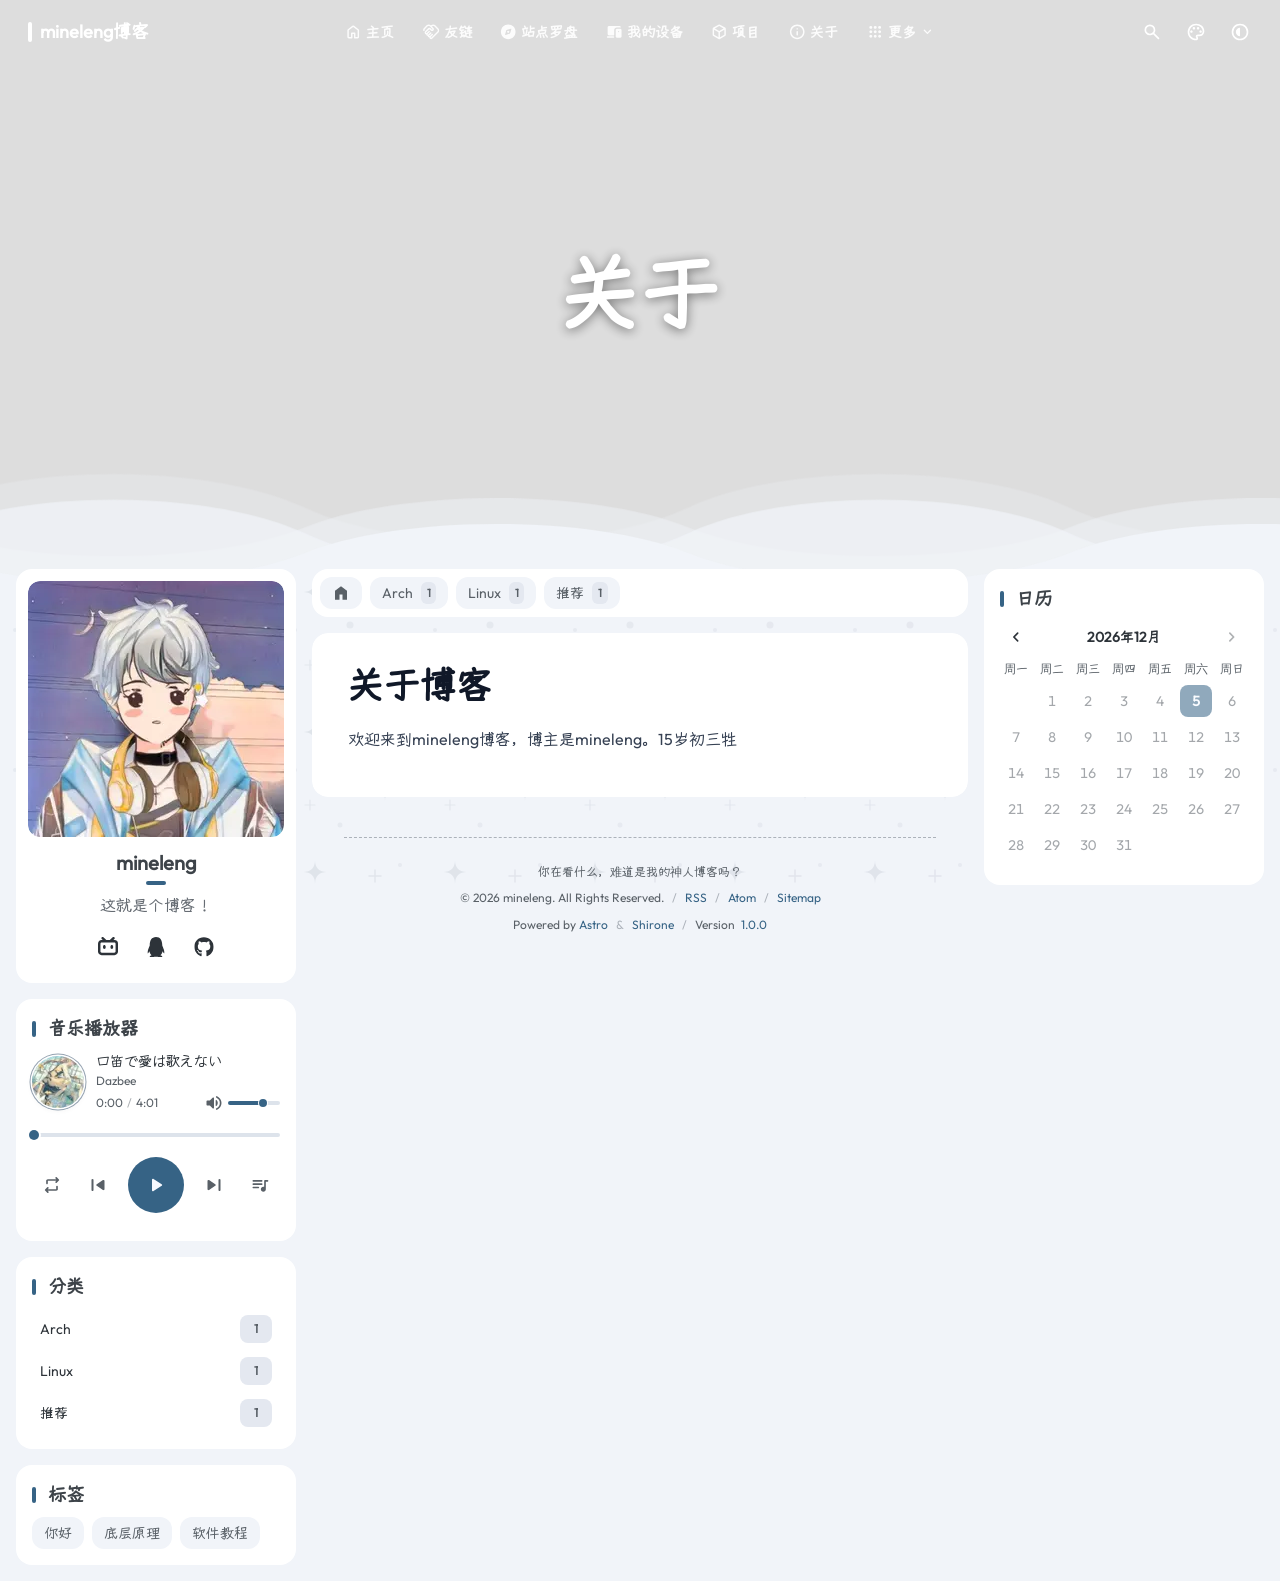
==== commit 90283abd: "chore: update dist mcmineleng/blog-source@7fde914e7010e2ea8928ac83a99f8d360665a92e" ====
--- a/about/index.html
+++ b/about/index.html
@@ -135,7 +135,7 @@
 html.motion-reduced #m3e-texture-canvas {
 	animation: none !important;
 }
-</style><style>@font-face{font-family:Outfit-8b10f21ee7afb56d;src:url("/_astro/fonts/14637153c8739868.woff2") format("woff2");font-display:swap;unicode-range:U+0000-00FF,U+0131,U+0152-0153,U+02BB-02BC,U+02C6,U+02DA,U+02DC,U+0304,U+0308,U+0329,U+2000-206F,U+20AC,U+2122,U+2191,U+2193,U+2212,U+2215,U+FEFF,U+FFFD;font-weight:400;font-style:normal;}:root{--font-body:Outfit-8b10f21ee7afb56d;}</style><style>@font-face{font-family:"Yozai Medium-2795006b8a09caeb";src:url("/_astro/fonts/59c04499a58742ab.woff2") format("woff2");font-display:swap;font-weight:500;font-style:normal;}:root{--font-cjk:"Yozai Medium-2795006b8a09caeb";}</style><style>@font-face{font-family:"JetBrains Mono-ac9d1c33515fb79d";src:url("/_astro/fonts/cc5f60fd46e42cc9.woff2") format("woff2");font-display:swap;unicode-range:U+0000-00FF,U+0131,U+0152-0153,U+02BB-02BC,U+02C6,U+02DA,U+02DC,U+0304,U+0308,U+0329,U+2000-206F,U+20AC,U+2122,U+2191,U+2193,U+2212,U+2215,U+FEFF,U+FFFD;font-weight:400;font-style:normal;}@font-face{font-family:"JetBrains Mono-ac9d1c33515fb79d";src:url("/_astro/fonts/9161ee1cbda9cef9.woff2") format("woff2");font-display:swap;unicode-range:U+0000-00FF,U+0131,U+0152-0153,U+02BB-02BC,U+02C6,U+02DA,U+02DC,U+0304,U+0308,U+0329,U+2000-206F,U+20AC,U+2122,U+2191,U+2193,U+2212,U+2215,U+FEFF,U+FFFD;font-weight:400;font-style:italic;}@font-face{font-family:"JetBrains Mono-ac9d1c33515fb79d fallback: Arial";src:local("Arial");font-display:swap;font-weight:400;font-style:normal;size-adjust:134.5893%;ascent-override:75.7861%;descent-override:22.29%;line-gap-override:0%;}@font-face{font-family:"JetBrains Mono-ac9d1c33515fb79d fallback: Arial";src:local("Arial");font-display:swap;font-weight:400;font-style:italic;size-adjust:134.5893%;ascent-override:75.7861%;descent-override:22.29%;line-gap-override:0%;}:root{--font-mono:"JetBrains Mono-ac9d1c33515fb79d","JetBrains Mono-ac9d1c33515fb79d fallback: Arial",sans-serif;}</style><link rel="icon" href="/logo/icon.webp"><script>(function(){const DEFAULT_THEME = "auto";
+</style><style>@font-face{font-family:Outfit-8b10f21ee7afb56d;src:url("/_astro/fonts/14637153c8739868.woff2") format("woff2");font-display:swap;unicode-range:U+0000-00FF,U+0131,U+0152-0153,U+02BB-02BC,U+02C6,U+02DA,U+02DC,U+0304,U+0308,U+0329,U+2000-206F,U+20AC,U+2122,U+2191,U+2193,U+2212,U+2215,U+FEFF,U+FFFD;font-weight:400;font-style:normal;}:root{--font-body:Outfit-8b10f21ee7afb56d;}</style><style>@font-face{font-family:"Yozai Medium-2795006b8a09caeb";src:url("/_astro/fonts/6fb92930fb400bca.woff2") format("woff2");font-display:swap;font-weight:500;font-style:normal;}:root{--font-cjk:"Yozai Medium-2795006b8a09caeb";}</style><style>@font-face{font-family:"JetBrains Mono-ac9d1c33515fb79d";src:url("/_astro/fonts/cc5f60fd46e42cc9.woff2") format("woff2");font-display:swap;unicode-range:U+0000-00FF,U+0131,U+0152-0153,U+02BB-02BC,U+02C6,U+02DA,U+02DC,U+0304,U+0308,U+0329,U+2000-206F,U+20AC,U+2122,U+2191,U+2193,U+2212,U+2215,U+FEFF,U+FFFD;font-weight:400;font-style:normal;}@font-face{font-family:"JetBrains Mono-ac9d1c33515fb79d";src:url("/_astro/fonts/9161ee1cbda9cef9.woff2") format("woff2");font-display:swap;unicode-range:U+0000-00FF,U+0131,U+0152-0153,U+02BB-02BC,U+02C6,U+02DA,U+02DC,U+0304,U+0308,U+0329,U+2000-206F,U+20AC,U+2122,U+2191,U+2193,U+2212,U+2215,U+FEFF,U+FFFD;font-weight:400;font-style:italic;}@font-face{font-family:"JetBrains Mono-ac9d1c33515fb79d fallback: Arial";src:local("Arial");font-display:swap;font-weight:400;font-style:normal;size-adjust:134.5893%;ascent-override:75.7861%;descent-override:22.29%;line-gap-override:0%;}@font-face{font-family:"JetBrains Mono-ac9d1c33515fb79d fallback: Arial";src:local("Arial");font-display:swap;font-weight:400;font-style:italic;size-adjust:134.5893%;ascent-override:75.7861%;descent-override:22.29%;line-gap-override:0%;}:root{--font-mono:"JetBrains Mono-ac9d1c33515fb79d","JetBrains Mono-ac9d1c33515fb79d fallback: Arial",sans-serif;}</style><link rel="icon" href="/logo/icon.webp"><script>(function(){const DEFAULT_THEME = "auto";
 const LIGHT_MODE = "light";
 const DARK_MODE = "dark";
 const AUTO_MODE = "auto";
@@ -253,7 +253,7 @@
 document.addEventListener('swup:content:replace', bindSearchTriggers);
 })();</script></div></header><section id="banner-wrapper" class="banner-stage" aria-label="关于" data-copy-mode="context" data-context-motion="idle" data-desktop-images="[&quot;/_astro/1.BYNc7uBQ_egSfu.webp&quot;]" data-mobile-images="[&quot;/_astro/1.gBuj2H5F_Z1R50l1.webp&quot;]" data-carousel-enabled="true" data-carousel-interval="6000" data-carousel-fade-duration="1200" data-carousel-animation="ken-burns" style="--banner-fade-duration: 1200ms;" data-position="center" data-home-title="mineleng" data-home-subtitles="[&quot;就是个15岁初三牲&quot;,&quot;只有一点点本事&quot;,&quot;这个博客更新老慢了&quot;]" data-subtitle-typewriter-enabled="true" data-subtitle-typewriter-loop="true" data-subtitle-typewriter-speed="100" data-subtitle-typewriter-delete-speed="50" data-subtitle-typewriter-pause-time="2000" data-astro-cid-rziwwxwo><div class="banner-stage__media" aria-hidden="true" data-astro-cid-rziwwxwo><picture data-astro-cid-rziwwxwo><source media="(min-width: 1024px)" type="image/avif" srcset="/_astro/1.BYNc7uBQ_2iL6p0.avif 1280w, /_astro/1.BYNc7uBQ_fvU9P.avif 1600w, /_astro/1.BYNc7uBQ_Z1NWWIx.avif 1920w" sizes="100vw" data-astro-cid-rziwwxwo><source media="(min-width: 1024px)" type="image/webp" srcset="/_astro/1.BYNc7uBQ_M7tLL.webp 1280w, /_astro/1.BYNc7uBQ_Z1g7Gso.webp 1600w, /_astro/1.BYNc7uBQ_egSfu.webp 1920w" sizes="100vw" data-astro-cid-rziwwxwo><img class="banner-stage__image banner-stage__image--front banner-stage__image--active" width="1920" height="1080" fetchpriority="high" loading="eager" decoding="async" alt="" style="object-position: center;" data-astro-cid-rziwwxwo></picture><img class="banner-stage__image banner-stage__image--back" alt="" data-astro-cid-rziwwxwo></div><div class="banner-stage__scrim" style="--banner-dim-opacity: 0.24" data-astro-cid-rziwwxwo></div><div class="banner-stage__copy banner-stage__copy--home" data-banner-home-copy data-astro-cid-rziwwxwo><h1 data-astro-cid-rziwwxwo>mineleng</h1><p aria-label="就是个15岁初三牲" data-subtitle-state="complete" data-astro-cid-rziwwxwo>就是个15岁初三牲</p></div><div class="banner-stage__copy banner-stage__copy--context" data-banner-context data-astro-cid-rziwwxwo><div class="banner-stage__context-title" data-banner-context-title data-astro-cid-rziwwxwo>关于</div><div class="banner-stage__context-details" data-banner-context-details hidden data-astro-cid-rziwwxwo><span class="banner-stage__context-divider" aria-hidden="true" data-astro-cid-rziwwxwo></span><p data-banner-context-description hidden data-astro-cid-rziwwxwo></p><div class="banner-stage__context-meta" data-banner-context-meta hidden data-astro-cid-rziwwxwo><svg width="1em" height="1em" viewBox="0 0 24 24" aria-hidden="true" data-astro-cid-rziwwxwo="true" data-icon="material-symbols:calendar-today-rounded"><symbol id="ai:material-symbols:calendar-today-rounded"><path fill="currentColor" d="M5 22q-.825 0-1.412-.587T3 20V6q0-.825.588-1.412T5 4h1V3q0-.425.288-.712T7 2t.713.288T8 3v1h8V3q0-.425.288-.712T17 2t.713.288T18 3v1h1q.825 0 1.413.588T21 6v14q0 .825-.587 1.413T19 22zm0-2h14V10H5z"/></symbol><use href="#ai:material-symbols:calendar-today-rounded"></use></svg><time data-banner-context-date datetime data-astro-cid-rziwwxwo></time></div></div></div><div class="banner-waves" aria-hidden="true" data-astro-cid-yfeznfkc><svg viewBox="0 0 240 42" preserveAspectRatio="none" focusable="false" data-astro-cid-yfeznfkc><defs data-astro-cid-yfeznfkc><path id="shirone-banner-wave-a" d="M -768 18 C -752 4 -720 4 -704 18 C -688 32 -656 32 -640 18 C -624 4 -592 4 -576 18 C -560 32 -528 32 -512 18 C -496 4 -464 4 -448 18 C -432 32 -400 32 -384 18 C -368 4 -336 4 -320 18 C -304 32 -272 32 -256 18 C -240 4 -208 4 -192 18 C -176 32 -144 32 -128 18 C -112 4 -80 4 -64 18 C -48 32 -16 32 0 18 C 16 4 48 4 64 18 C 80 32 112 32 128 18 C 144 4 176 4 192 18 C 208 32 240 32 256 18 C 272 4 304 4 320 18 C 336 32 368 32 384 18 C 400 4 432 4 448 18 C 464 32 496 32 512 18 C 528 4 560 4 576 18 C 592 32 624 32 640 18 C 656 4 688 4 704 18 C 720 32 752 32 768 18 C 784 4 816 4 832 18 C 848 32 880 32 896 18 C 912 4 944 4 960 18 C 976 32 1008 32 1024 18 V 60 H -768 Z" data-astro-cid-yfeznfkc></path><path id="shirone-banner-wave-b" d="M -768 20 C -752 32 -720 32 -704 20 C -688 8 -656 8 -640 20 C -624 32 -592 32 -576 20 C -560 8 -528 8 -512 20 C -496 32 -464 32 -448 20 C -432 8 -400 8 -384 20 C -368 32 -336 32 -320 20 C -304 8 -272 8 -256 20 C -240 32 -208 32 -192 20 C -176 8 -144 8 -128 20 C -112 32 -80 32 -64 20 C -48 8 -16 8 0 20 C 16 32 48 32 64 20 C 80 8 112 8 128 20 C 144 32 176 32 192 20 C 208 8 240 8 256 20 C 272 32 304 32 320 20 C 336 8 368 8 384 20 C 400 32 432 32 448 20 C 464 8 496 8 512 20 C 528 32 560 32 576 20 C 592 8 624 8 640 20 C 656 32 688 32 704 20 C 720 8 752 8 768 20 C 784 32 816 32 832 20 C 848 8 880 8 896 20 C 912 32 944 32 960 20 C 976 8 1008 8 1024 20 V 60 H -768 Z" data-astro-cid-yfeznfkc></path></defs><g class="banner-waves__layers" data-astro-cid-yfeznfkc><use href="#shirone-banner-wave-a" class="banner-waves__layer banner-waves__layer--haze" data-astro-cid-yfeznfkc></use><use href="#shirone-banner-wave-b" class="banner-waves__layer banner-waves__layer--far" data-astro-cid-yfeznfkc></use><use href="#shirone-banner-wave-a" class="banner-waves__layer banner-waves__layer--middle" data-astro-cid-yfeznfkc></use><use href="#shirone-banner-wave-b" class="banner-waves__layer banner-waves__layer--near" data-astro-cid-yfeznfkc></use></g></svg></div></section><script type="module" src="/_astro/BannerStage.astro_astro_type_script_index_0_lang.BuZ23KQP.js"></script><div id="main-layout" class="absolute w-full z-30 pointer-events-none"><!-- The pointer-events-none here prevent blocking the click event of the TOC --><div class="relative max-w-[var(--page-width)] mx-auto pointer-events-auto"><div id="main-grid" class="transition duration-[var(--m3e-duration-long)] w-full left-0 right-0 grid grid-rows-[auto_1fr_auto] lg:grid-rows-[auto] mx-auto gap-4 px-2 md:px-4 grid-cols-1 lg:grid-cols-[var(--sidebar-width)_1fr] xl:grid-cols-[var(--sidebar-width)_1fr_var(--sidebar-width)]"><aside id="sidebar" aria-label="侧栏" class="mb-4 row-start-2 row-end-3 col-span-2 lg:row-start-1 lg:row-end-2 lg:col-span-1 lg:max-w-[var(--sidebar-width)] onload-animation lg:col-start-1 w-full lg:h-full" data-astro-cid-mdweaetd><div data-sidebar-group class="flex flex-col w-full gap-4 mb-4" data-astro-cid-mdweaetd><div data-sidebar-pages class="sidebar-widget" data-astro-cid-mdweaetd><div><script>(()=>{var e=async t=>{await(await t())()};(self.Astro||(self.Astro={})).load=e;window.dispatchEvent(new Event("astro:load"));})();</script><!--[--><!--[-1--><div class="m3-card m3-card--filled p-3 svelte-1qh1w4o" style="--m3-card-bg: var(--card-bg); --m3-card-radius: var(--shape-corner-l)"><a aria-label="Go to About Page" href="/about/" class="group block relative mx-auto mt-1 lg:mx-0 lg:mt-0 mb-3
        max-w-[12rem] lg:max-w-none overflow-hidden rounded-xl active:scale-95"><div class="absolute transition pointer-events-none group-hover:bg-black/30 group-active:bg-black/50
-        w-full h-full z-50 flex items-center justify-center"><svg width="1.13em" height="1em" viewBox="0 0 576 512" class="transition opacity-0 scale-90 group-hover:scale-100 group-hover:opacity-100 text-white text-5xl" data-icon="fa6-regular:address-card"><symbol id="ai:fa6-regular:address-card"><path fill="currentColor" d="M512 80c8.8 0 16 7.2 16 16v320c0 8.8-7.2 16-16 16H64c-8.8 0-16-7.2-16-16V96c0-8.8 7.2-16 16-16zM64 32C28.7 32 0 60.7 0 96v320c0 35.3 28.7 64 64 64h448c35.3 0 64-28.7 64-64V96c0-35.3-28.7-64-64-64zm144 224a64 64 0 1 0 0-128a64 64 0 1 0 0 128m-32 32c-44.2 0-80 35.8-80 80c0 8.8 7.2 16 16 16h192c8.8 0 16-7.2 16-16c0-44.2-35.8-80-80-80zm200-144c-13.3 0-24 10.7-24 24s10.7 24 24 24h80c13.3 0 24-10.7 24-24s-10.7-24-24-24zm0 96c-13.3 0-24 10.7-24 24s10.7 24 24 24h80c13.3 0 24-10.7 24-24s-10.7-24-24-24z"/></symbol><use href="#ai:fa6-regular:address-card"></use></svg></div><!--[--><div class="m3-avatar m3-avatar--rounded mx-auto lg:!w-full svelte-1ignagu" style="--m3e-avatar-size: 176px" role="img" aria-label="Profile Image of the Author"><!--[0--><img src="/_astro/avatar.DJ3n-a_W_Z2aLzga.webp" srcset="/_astro/avatar.DJ3n-a_W_1LcDtI.webp 128w, /_astro/avatar.DJ3n-a_W_Z2aLzga.webp 256w, /_astro/avatar.DJ3n-a_W_Z12yEc7.webp 384w, /_astro/avatar.DJ3n-a_W_Z7xC3X.webp 512w" sizes="(min-width: 1024px) 256px, 176px" width="1080" height="1080" alt="Profile Image of the Author" loading="eager" fetchpriority="high" decoding="async" class="svelte-1ignagu" onerror="this.__e=event"/><!--]--></div><!--]--></a><div class="px-2"><div class="font-bold text-xl text-center mb-1 text-90 transition">mineleng</div><div class="h-1 w-5 bg-[var(--primary)] mx-auto rounded-full mb-2 transition"></div><div class="text-center text-50 mb-2.5 transition">这就是个博客！</div><div class="flex flex-wrap gap-2 justify-center mb-1"><astro-island uid="Z16E3MF" component-url="/_astro/Tooltip.CZ2rSsP_.js" component-export="default" renderer-url="/_astro/client.svelte.DfeZY-Hs.js" props="{&quot;label&quot;:[0,&quot;哔哩哔哩&quot;],&quot;placement&quot;:[0,&quot;top&quot;]}" ssr client="load" opts="{&quot;name&quot;:&quot;Tooltip&quot;,&quot;value&quot;:true}" await-children><!--[--><span class="m3-tooltip  svelte-19pb5a5"><astro-slot><!--[--><!--[0--><a href="https://space.bilibili.com/3546582538520784" target="_blank" rel="me" class="m3-icon-button m3-icon-button--standard m3-icon-button--small m3-icon-button--round m3-state-layer  svelte-1f9wkzm" aria-label="哔哩哔哩"><!--[1--><svg width="1em" height="1em" viewBox="0 0 512 512" class="text-[1.5rem]" data-icon="fa6-brands:bilibili"><symbol id="ai:fa6-brands:bilibili"><path fill="currentColor" d="M488.6 104.1c16.7 18.1 24.4 39.7 23.3 65.7v202.4c-.4 26.4-9.2 48.1-26.5 65.1c-17.2 17-39.1 25.9-65.5 26.7H92.02c-26.45-.8-48.21-9.8-65.28-27.2C9.682 419.4.767 396.5 0 368.2V169.8c.767-26 9.682-47.6 26.74-65.7C43.81 87.75 65.57 78.77 92.02 78h29.38L96.05 52.19c-5.75-5.73-8.63-13-8.63-21.79c0-8.8 2.88-16.06 8.63-21.797C101.8 2.868 109.1 0 117.9 0q13.2 0 21.9 8.603L213.1 78h88l74.5-69.397C381.7 2.868 389.2 0 398 0q13.2 0 21.9 8.603c5.7 5.737 8.6 12.997 8.6 21.797c0 8.79-2.9 16.06-8.6 21.79L394.6 78h29.3c26.4.77 48 9.75 64.7 26.1m-38.8 69.7c-.4-9.6-3.7-17.4-10.7-23.5c-5.2-6.1-14-9.4-22.7-9.8H96.05c-9.59.4-17.45 3.7-23.58 9.8c-6.14 6.1-9.4 13.9-9.78 23.5v194.4c0 9.2 3.26 17 9.78 23.5s14.38 9.8 23.58 9.8H416.4c9.2 0 17-3.3 23.3-9.8s9.7-14.3 10.1-23.5zm-264.3 42.7c6.3 6.3 9.7 14.1 10.1 23.2V273c-.4 9.2-3.7 16.9-9.8 23.2c-6.2 6.3-14 9.5-23.6 9.5s-17.5-3.2-23.6-9.5s-9.4-14-9.8-23.2v-33.3c.4-9.1 3.8-16.9 10.1-23.2s13.2-9.6 23.3-10c9.2.4 17 3.7 23.3 10m191.5 0c6.3 6.3 9.7 14.1 10.1 23.2V273c-.4 9.2-3.7 16.9-9.8 23.2s-14 9.5-23.6 9.5s-17.4-3.2-23.6-9.5c-7-6.3-9.4-14-9.7-23.2v-33.3c.3-9.1 3.7-16.9 10-23.2s14.1-9.6 23.3-10c9.2.4 17 3.7 23.3 10"/></symbol><use href="#ai:fa6-brands:bilibili"></use></svg><!----><!--]--></a><!--]--><!--]--></astro-slot><!----></span> <span class="m3-tooltip__tip m3-tooltip__tip--plain m3-tooltip__tip--bottom svelte-19pb5a5" id="m3e-tooltip-qz7yfea" role="tooltip" aria-hidden="true" style="left: 0px; top: 0px;"><!--[-1-->哔哩哔哩<!--]--></span><!--]--><!--astro:end--></astro-island><astro-island uid="Z1RUy70" component-url="/_astro/Tooltip.CZ2rSsP_.js" component-export="default" renderer-url="/_astro/client.svelte.DfeZY-Hs.js" props="{&quot;label&quot;:[0,&quot;QQ&quot;],&quot;placement&quot;:[0,&quot;top&quot;]}" ssr client="load" opts="{&quot;name&quot;:&quot;Tooltip&quot;,&quot;value&quot;:true}" await-children><!--[--><span class="m3-tooltip  svelte-19pb5a5"><astro-slot><!--[--><!--[0--><a href="https://qm.qq.com/q/gRpl5tyK7S" target="_blank" rel="me" class="m3-icon-button m3-icon-button--standard m3-icon-button--small m3-icon-button--round m3-state-layer  svelte-1f9wkzm" aria-label="QQ"><!--[1--><svg width="0.88em" height="1em" viewBox="0 0 448 512" class="text-[1.5rem]" data-icon="fa6-brands:qq"><symbol id="ai:fa6-brands:qq"><path fill="currentColor" d="M433.754 420.445c-11.526 1.393-44.86-52.741-44.86-52.741c0 31.345-16.136 72.247-51.051 101.786c16.842 5.192 54.843 19.167 45.803 34.421c-7.316 12.343-125.51 7.881-159.632 4.037c-34.122 3.844-152.316 8.306-159.632-4.037c-9.045-15.25 28.918-29.214 45.783-34.415c-34.92-29.539-51.059-70.445-51.059-101.792c0 0-33.334 54.134-44.859 52.741c-5.37-.65-12.424-29.644 9.347-99.704c10.261-33.024 21.995-60.478 40.144-105.779C60.683 98.063 108.982.006 224 0c113.737.006 163.156 96.133 160.264 214.963c18.118 45.223 29.912 72.85 40.144 105.778c21.768 70.06 14.716 99.053 9.346 99.704"/></symbol><use href="#ai:fa6-brands:qq"></use></svg><!----><!--]--></a><!--]--><!--]--></astro-slot><!----></span> <span class="m3-tooltip__tip m3-tooltip__tip--plain m3-tooltip__tip--bottom svelte-19pb5a5" id="m3e-tooltip-e9kmyuq" role="tooltip" aria-hidden="true" style="left: 0px; top: 0px;"><!--[-1-->QQ<!--]--></span><!--]--><!--astro:end--></astro-island><astro-island uid="Z15RVnX" component-url="/_astro/Tooltip.CZ2rSsP_.js" component-export="default" renderer-url="/_astro/client.svelte.DfeZY-Hs.js" props="{&quot;label&quot;:[0,&quot;GitHub&quot;],&quot;placement&quot;:[0,&quot;top&quot;]}" ssr client="load" opts="{&quot;name&quot;:&quot;Tooltip&quot;,&quot;value&quot;:true}" await-children><!--[--><span class="m3-tooltip  svelte-19pb5a5"><astro-slot><!--[--><!--[0--><a href="https://github.com/mcmineleng" target="_blank" rel="me" class="m3-icon-button m3-icon-button--standard m3-icon-button--small m3-icon-button--round m3-state-layer  svelte-1f9wkzm" aria-label="GitHub"><!--[1--><svg width="0.97em" height="1em" viewBox="0 0 496 512" class="text-[1.5rem]" data-icon="fa6-brands:github"><use href="#ai:fa6-brands:github"></use></svg><!----><!--]--></a><!--]--><!--]--></astro-slot><!----></span> <span class="m3-tooltip__tip m3-tooltip__tip--plain m3-tooltip__tip--bottom svelte-19pb5a5" id="m3e-tooltip-pos6grg" role="tooltip" aria-hidden="true" style="left: 0px; top: 0px;"><!--[-1-->GitHub<!--]--></span><!--]--><!--astro:end--></astro-island></div></div><!----></div><!--]--><!--]--></div></div><div data-sidebar-pages class="sidebar-widget" data-astro-cid-mdweaetd><style>.music-player {
+        w-full h-full z-50 flex items-center justify-center"><svg width="1.13em" height="1em" viewBox="0 0 576 512" class="transition opacity-0 scale-90 group-hover:scale-100 group-hover:opacity-100 text-white text-5xl" data-icon="fa6-regular:address-card"><symbol id="ai:fa6-regular:address-card"><path fill="currentColor" d="M512 80c8.8 0 16 7.2 16 16v320c0 8.8-7.2 16-16 16H64c-8.8 0-16-7.2-16-16V96c0-8.8 7.2-16 16-16zM64 32C28.7 32 0 60.7 0 96v320c0 35.3 28.7 64 64 64h448c35.3 0 64-28.7 64-64V96c0-35.3-28.7-64-64-64zm144 224a64 64 0 1 0 0-128a64 64 0 1 0 0 128m-32 32c-44.2 0-80 35.8-80 80c0 8.8 7.2 16 16 16h192c8.8 0 16-7.2 16-16c0-44.2-35.8-80-80-80zm200-144c-13.3 0-24 10.7-24 24s10.7 24 24 24h80c13.3 0 24-10.7 24-24s-10.7-24-24-24zm0 96c-13.3 0-24 10.7-24 24s10.7 24 24 24h80c13.3 0 24-10.7 24-24s-10.7-24-24-24z"/></symbol><use href="#ai:fa6-regular:address-card"></use></svg></div><!--[--><div class="m3-avatar m3-avatar--rounded mx-auto lg:!w-full svelte-1ignagu" style="--m3e-avatar-size: 176px" role="img" aria-label="Profile Image of the Author"><!--[0--><img src="/_astro/avatar.DJ3n-a_W_Z2aLzga.webp" srcset="/_astro/avatar.DJ3n-a_W_1LcDtI.webp 128w, /_astro/avatar.DJ3n-a_W_Z2aLzga.webp 256w, /_astro/avatar.DJ3n-a_W_Z12yEc7.webp 384w, /_astro/avatar.DJ3n-a_W_Z7xC3X.webp 512w" sizes="(min-width: 1024px) 256px, 176px" width="1080" height="1080" alt="Profile Image of the Author" loading="eager" fetchpriority="high" decoding="async" class="svelte-1ignagu" onerror="this.__e=event"/><!--]--></div><!--]--></a><div class="px-2"><div class="font-bold text-xl text-center mb-1 text-90 transition">mineleng</div><div class="h-1 w-5 bg-[var(--primary)] mx-auto rounded-full mb-2 transition"></div><div class="text-center text-50 mb-2.5 transition">这就是个博客！</div><div class="flex flex-wrap gap-2 justify-center mb-1"><astro-island uid="12j631" component-url="/_astro/Tooltip.CZ2rSsP_.js" component-export="default" renderer-url="/_astro/client.svelte.DfeZY-Hs.js" props="{&quot;label&quot;:[0,&quot;哔哩哔哩&quot;],&quot;placement&quot;:[0,&quot;top&quot;]}" ssr client="load" opts="{&quot;name&quot;:&quot;Tooltip&quot;,&quot;value&quot;:true}" await-children><!--[--><span class="m3-tooltip  svelte-19pb5a5"><astro-slot><!--[--><!--[0--><a href="https://space.bilibili.com/3546582538520784" target="_blank" rel="me" class="m3-icon-button m3-icon-button--standard m3-icon-button--small m3-icon-button--round m3-state-layer  svelte-1f9wkzm" aria-label="哔哩哔哩"><!--[1--><svg width="1em" height="1em" viewBox="0 0 512 512" class="text-[1.5rem]" data-icon="fa6-brands:bilibili"><symbol id="ai:fa6-brands:bilibili"><path fill="currentColor" d="M488.6 104.1c16.7 18.1 24.4 39.7 23.3 65.7v202.4c-.4 26.4-9.2 48.1-26.5 65.1c-17.2 17-39.1 25.9-65.5 26.7H92.02c-26.45-.8-48.21-9.8-65.28-27.2C9.682 419.4.767 396.5 0 368.2V169.8c.767-26 9.682-47.6 26.74-65.7C43.81 87.75 65.57 78.77 92.02 78h29.38L96.05 52.19c-5.75-5.73-8.63-13-8.63-21.79c0-8.8 2.88-16.06 8.63-21.797C101.8 2.868 109.1 0 117.9 0q13.2 0 21.9 8.603L213.1 78h88l74.5-69.397C381.7 2.868 389.2 0 398 0q13.2 0 21.9 8.603c5.7 5.737 8.6 12.997 8.6 21.797c0 8.79-2.9 16.06-8.6 21.79L394.6 78h29.3c26.4.77 48 9.75 64.7 26.1m-38.8 69.7c-.4-9.6-3.7-17.4-10.7-23.5c-5.2-6.1-14-9.4-22.7-9.8H96.05c-9.59.4-17.45 3.7-23.58 9.8c-6.14 6.1-9.4 13.9-9.78 23.5v194.4c0 9.2 3.26 17 9.78 23.5s14.38 9.8 23.58 9.8H416.4c9.2 0 17-3.3 23.3-9.8s9.7-14.3 10.1-23.5zm-264.3 42.7c6.3 6.3 9.7 14.1 10.1 23.2V273c-.4 9.2-3.7 16.9-9.8 23.2c-6.2 6.3-14 9.5-23.6 9.5s-17.5-3.2-23.6-9.5s-9.4-14-9.8-23.2v-33.3c.4-9.1 3.8-16.9 10.1-23.2s13.2-9.6 23.3-10c9.2.4 17 3.7 23.3 10m191.5 0c6.3 6.3 9.7 14.1 10.1 23.2V273c-.4 9.2-3.7 16.9-9.8 23.2s-14 9.5-23.6 9.5s-17.4-3.2-23.6-9.5c-7-6.3-9.4-14-9.7-23.2v-33.3c.3-9.1 3.7-16.9 10-23.2s14.1-9.6 23.3-10c9.2.4 17 3.7 23.3 10"/></symbol><use href="#ai:fa6-brands:bilibili"></use></svg><!----><!--]--></a><!--]--><!--]--></astro-slot><!----></span> <span class="m3-tooltip__tip m3-tooltip__tip--plain m3-tooltip__tip--bottom svelte-19pb5a5" id="m3e-tooltip-bs70niq" role="tooltip" aria-hidden="true" style="left: 0px; top: 0px;"><!--[-1-->哔哩哔哩<!--]--></span><!--]--><!--astro:end--></astro-island><astro-island uid="2oVfRu" component-url="/_astro/Tooltip.CZ2rSsP_.js" component-export="default" renderer-url="/_astro/client.svelte.DfeZY-Hs.js" props="{&quot;label&quot;:[0,&quot;QQ&quot;],&quot;placement&quot;:[0,&quot;top&quot;]}" ssr client="load" opts="{&quot;name&quot;:&quot;Tooltip&quot;,&quot;value&quot;:true}" await-children><!--[--><span class="m3-tooltip  svelte-19pb5a5"><astro-slot><!--[--><!--[0--><a href="https://qm.qq.com/q/gRpl5tyK7S" target="_blank" rel="me" class="m3-icon-button m3-icon-button--standard m3-icon-button--small m3-icon-button--round m3-state-layer  svelte-1f9wkzm" aria-label="QQ"><!--[1--><svg width="0.88em" height="1em" viewBox="0 0 448 512" class="text-[1.5rem]" data-icon="fa6-brands:qq"><symbol id="ai:fa6-brands:qq"><path fill="currentColor" d="M433.754 420.445c-11.526 1.393-44.86-52.741-44.86-52.741c0 31.345-16.136 72.247-51.051 101.786c16.842 5.192 54.843 19.167 45.803 34.421c-7.316 12.343-125.51 7.881-159.632 4.037c-34.122 3.844-152.316 8.306-159.632-4.037c-9.045-15.25 28.918-29.214 45.783-34.415c-34.92-29.539-51.059-70.445-51.059-101.792c0 0-33.334 54.134-44.859 52.741c-5.37-.65-12.424-29.644 9.347-99.704c10.261-33.024 21.995-60.478 40.144-105.779C60.683 98.063 108.982.006 224 0c113.737.006 163.156 96.133 160.264 214.963c18.118 45.223 29.912 72.85 40.144 105.778c21.768 70.06 14.716 99.053 9.346 99.704"/></symbol><use href="#ai:fa6-brands:qq"></use></svg><!----><!--]--></a><!--]--><!--]--></astro-slot><!----></span> <span class="m3-tooltip__tip m3-tooltip__tip--plain m3-tooltip__tip--bottom svelte-19pb5a5" id="m3e-tooltip-9fmpo04" role="tooltip" aria-hidden="true" style="left: 0px; top: 0px;"><!--[-1-->QQ<!--]--></span><!--]--><!--astro:end--></astro-island><astro-island uid="Z12WYpc" component-url="/_astro/Tooltip.CZ2rSsP_.js" component-export="default" renderer-url="/_astro/client.svelte.DfeZY-Hs.js" props="{&quot;label&quot;:[0,&quot;GitHub&quot;],&quot;placement&quot;:[0,&quot;top&quot;]}" ssr client="load" opts="{&quot;name&quot;:&quot;Tooltip&quot;,&quot;value&quot;:true}" await-children><!--[--><span class="m3-tooltip  svelte-19pb5a5"><astro-slot><!--[--><!--[0--><a href="https://github.com/mcmineleng" target="_blank" rel="me" class="m3-icon-button m3-icon-button--standard m3-icon-button--small m3-icon-button--round m3-state-layer  svelte-1f9wkzm" aria-label="GitHub"><!--[1--><svg width="0.97em" height="1em" viewBox="0 0 496 512" class="text-[1.5rem]" data-icon="fa6-brands:github"><use href="#ai:fa6-brands:github"></use></svg><!----><!--]--></a><!--]--><!--]--></astro-slot><!----></span> <span class="m3-tooltip__tip m3-tooltip__tip--plain m3-tooltip__tip--bottom svelte-19pb5a5" id="m3e-tooltip-5faqbch" role="tooltip" aria-hidden="true" style="left: 0px; top: 0px;"><!--[-1-->GitHub<!--]--></span><!--]--><!--astro:end--></astro-island></div></div><!----></div><!--]--><!--]--></div></div><div data-sidebar-pages class="sidebar-widget" data-astro-cid-mdweaetd><style>.music-player {
   min-width: 0;
   display: flex;
   flex-direction: column;
@@ -786,7 +786,7 @@
     transform: scale(1);
   }
 }
-</style><widget-layout data-id="sidebar-music-player" data-is-collapsed="undefined" style="undefined; " data-astro-cid-w3nhkpix="true"><!--[--><!--[-1--><div class="m3-card m3-card--filled pb-4 svelte-1qh1w4o" style="--m3-card-bg: var(--card-bg); --m3-card-radius: var(--shape-corner-l)"><div class="font-bold transition text-lg text-90 relative ml-8 mt-4 mb-2" style="" data-astro-cid-w3nhkpix><!--[--><span class="m3-accent-bar m3-accent-bar--small absolute -left-4 top-[5.5px] svelte-1oe40yy" aria-hidden="true"></span><!--]-->音乐播放器</div><div id="sidebar-music-player" class="collapse-wrapper px-4 overflow-hidden" style="" data-astro-cid-w3nhkpix><astro-island uid="ZvdQRO" component-url="/_astro/MusicSidebarClient.C6ZPfcj7.js" component-export="default" renderer-url="/_astro/client.svelte.DfeZY-Hs.js" props="{&quot;options&quot;:[0,{&quot;provider&quot;:[0,&quot;mixed&quot;],&quot;playlist&quot;:[1,[[0,{&quot;id&quot;:[0,&quot;dazbee&quot;],&quot;title&quot;:[0,&quot;口笛で愛は歌えない&quot;],&quot;source&quot;:[0,&quot;/assets/music/url/dazbee.mp3&quot;],&quot;artist&quot;:[0,&quot;Dazbee&quot;],&quot;cover&quot;:[0,&quot;/_astro/dazbee.Ck4Hukb1_ZkD5Vu.webp&quot;],&quot;duration&quot;:[0,241],&quot;coverSrcset&quot;:[0,&quot;/_astro/dazbee.Ck4Hukb1_1zWLrG.webp 64w, /_astro/dazbee.Ck4Hukb1_ZkD5Vu.webp 128w&quot;],&quot;coverSizes&quot;:[0,&quot;52px&quot;],&quot;coverWidth&quot;:[0,240],&quot;coverHeight&quot;:[0,237]}],[0,{&quot;id&quot;:[0,&quot;hitori&quot;],&quot;title&quot;:[0,&quot;ひとり上手&quot;],&quot;source&quot;:[0,&quot;/assets/music/url/hitori.mp3&quot;],&quot;artist&quot;:[0,&quot;Kaya&quot;],&quot;cover&quot;:[0,&quot;/_astro/hitori.DYBDyoI1_2vAlvo.webp&quot;],&quot;duration&quot;:[0,253],&quot;coverSrcset&quot;:[0,&quot;/_astro/hitori.DYBDyoI1_Z1e72Ba.webp 64w, /_astro/hitori.DYBDyoI1_2vAlvo.webp 128w&quot;],&quot;coverSizes&quot;:[0,&quot;52px&quot;],&quot;coverWidth&quot;:[0,130],&quot;coverHeight&quot;:[0,130]}],[0,{&quot;id&quot;:[0,&quot;xryx&quot;],&quot;title&quot;:[0,&quot;眩耀夜行&quot;],&quot;source&quot;:[0,&quot;/assets/music/url/xryx.mp3&quot;],&quot;artist&quot;:[0,&quot;スリーズブーケ&quot;],&quot;cover&quot;:[0,&quot;/_astro/xryx.BynEIvPj_14YQjT.webp&quot;],&quot;duration&quot;:[0,245],&quot;coverSrcset&quot;:[0,&quot;/_astro/xryx.BynEIvPj_2kWbw8.webp 64w, /_astro/xryx.BynEIvPj_14YQjT.webp 128w&quot;],&quot;coverSizes&quot;:[0,&quot;52px&quot;],&quot;coverWidth&quot;:[0,500],&quot;coverHeight&quot;:[0,500]}],[0,{&quot;id&quot;:[0,&quot;cl&quot;],&quot;title&quot;:[0,&quot;春雷の頃&quot;],&quot;source&quot;:[0,&quot;/assets/music/url/cl.mp3&quot;],&quot;artist&quot;:[0,&quot;22/7&quot;],&quot;cover&quot;:[0,&quot;/_astro/cl.CmIDm8LQ_ZugKW3.webp&quot;],&quot;duration&quot;:[0,242],&quot;coverSrcset&quot;:[0,&quot;/_astro/cl.CmIDm8LQ_2nCj4J.webp 64w, /_astro/cl.CmIDm8LQ_ZugKW3.webp 128w&quot;],&quot;coverSizes&quot;:[0,&quot;52px&quot;],&quot;coverWidth&quot;:[0,130],&quot;coverHeight&quot;:[0,130]}]]],&quot;meting&quot;:[0,{&quot;server&quot;:[0,&quot;netease&quot;],&quot;type&quot;:[0,&quot;playlist&quot;],&quot;id&quot;:[0,&quot;14164869977&quot;]}],&quot;defaultVolume&quot;:[0,0.7],&quot;defaultMode&quot;:[0,&quot;sequence&quot;]}],&quot;labels&quot;:[0,{&quot;previous&quot;:[0,&quot;上一曲&quot;],&quot;play&quot;:[0,&quot;播放&quot;],&quot;pause&quot;:[0,&quot;暂停&quot;],&quot;next&quot;:[0,&quot;下一曲&quot;],&quot;mute&quot;:[0,&quot;静音&quot;],&quot;unmute&quot;:[0,&quot;取消静音&quot;],&quot;playbackMode&quot;:[0,&quot;播放模式&quot;],&quot;modeSequence&quot;:[0,&quot;顺序播放&quot;],&quot;modeRepeatOne&quot;:[0,&quot;单曲循环&quot;],&quot;modeShuffle&quot;:[0,&quot;随机播放&quot;],&quot;progress&quot;:[0,&quot;播放进度：{current} / {duration}&quot;],&quot;volume&quot;:[0,&quot;音量：{volume}&quot;],&quot;showPlaylist&quot;:[0,&quot;显示播放列表&quot;],&quot;hidePlaylist&quot;:[0,&quot;隐藏播放列表&quot;],&quot;empty&quot;:[0,&quot;播放列表暂无歌曲&quot;],&quot;loading&quot;:[0,&quot;正在加载音乐...&quot;],&quot;nowPlaying&quot;:[0,&quot;正在播放：{title}&quot;],&quot;errors&quot;:[0,{&quot;empty-playlist&quot;:[0,&quot;播放列表为空&quot;],&quot;source-unavailable&quot;:[0,&quot;该音源不可用&quot;],&quot;autoplay-blocked&quot;:[0,&quot;自动播放受限，请点击播放按钮开始&quot;],&quot;invalid-track&quot;:[0,&quot;歌曲信息无效&quot;]}]}]}" ssr client="load" opts="{&quot;name&quot;:&quot;MusicSidebarClient&quot;,&quot;value&quot;:true}" await-children><!--[--><div class="music-player" data-music-player=""><div class="music-player__track"><div class="music-player__cover"><!--[0--><img src="/_astro/dazbee.Ck4Hukb1_ZkD5Vu.webp" srcset="/_astro/dazbee.Ck4Hukb1_1zWLrG.webp 64w, /_astro/dazbee.Ck4Hukb1_ZkD5Vu.webp 128w" sizes="52px" width="240" height="237" alt="" loading="lazy" decoding="async"/><!--]--></div> <div class="music-player__metadata"><strong title="口笛で愛は歌えない">口笛で愛は歌えない</strong> <span title="Dazbee">Dazbee</span> <div class="music-player__submeta"><div class="music-player__time-display" aria-hidden="true"><span>0:00</span> <span class="music-player__time-separator">/</span> <span>4:01</span></div> <div class="music-player__volume-inline"><span class="m3-tooltip  svelte-19pb5a5"><!--[-1--><button type="button" class="m3-icon-button m3-icon-button--standard m3-icon-button--xsmall m3-icon-button--round m3-state-layer  svelte-1f9wkzm" aria-label="静音" aria-pressed="false"><!--[0--><span class="m3-icon-button__icon svelte-1f9wkzm" aria-hidden="true"><!--[0--><!--[0--><svg xmlns="http://www.w3.org/2000/svg" aria-hidden="true" role="img" width="1em" height="1em" viewBox="0 0 24 24"><!----><path fill="currentColor" d="M19 11.975q0-2.075-1.1-3.787t-2.95-2.563q-.375-.175-.55-.537t-.05-.738q.15-.4.538-.575t.787 0Q18.1 4.85 19.55 7.063T21 11.974t-1.45 4.913t-3.875 3.287q-.4.175-.788 0t-.537-.575q-.125-.375.05-.737t.55-.538q1.85-.85 2.95-2.562t1.1-3.788M7 15H4q-.425 0-.712-.288T3 14v-4q0-.425.288-.712T4 9h3l3.3-3.3q.475-.475 1.088-.213t.612.938v11.15q0 .675-.612.938T10.3 18.3zm9.5-3q0 1.05-.475 1.988t-1.25 1.537q-.25.15-.513.013T14 15.1V8.85q0-.3.263-.437t.512.012q.775.625 1.25 1.575t.475 2"/><!----></svg><!--]--><!--]--><!----></span><!--]--></button><!--]--><!----></span> <span class="m3-tooltip__tip m3-tooltip__tip--plain m3-tooltip__tip--bottom svelte-19pb5a5" id="m3e-tooltip-h4an9uy" role="tooltip" aria-hidden="true" style="left: 0px; top: 0px;"><!--[-1-->静音<!--]--></span><!----> <div class="music-player__volume-slider-wrap"><input type="range" min="0" max="1" step="0.01" value="0.7" aria-label="音量：70" class="music-player__volume-slider" style="--vol-pct: 70%"/></div></div></div></div></div> <div class="music-player__progress"><div class="music-player__progress-control"><!--[0--><div class="m3-progress m3-progress--linear m3-progress--wavy music-player__progress-visual svelte-vcepjm" role="progressbar" aria-hidden="true" aria-label="播放进度：0:00 / 4:01" aria-valuenow="0" aria-valuemin="0" aria-valuemax="100" style="--pi-color: var(--primary); --pi-track: var(--surface-container-highest); --pi-wave-dur: 1000ms; --pi-wave-shift: -40px"><!--[0--><svg class="m3-progress__wavy-svg svelte-vcepjm" viewBox="0 0 240 10" width="100%" height="10"><defs class="svelte-vcepjm"><clipPath id="pi-wavy-clip-7bwaqk1" class="svelte-vcepjm"><rect x="0" y="0" width="2" height="10" class="svelte-vcepjm"></rect></clipPath></defs><!--[0--><line x1="8" x2="238" y1="5" y2="5" stroke="var(--surface-container-highest)" stroke-width="4" stroke-linecap="round" class="svelte-vcepjm"></line><!--]--><!--[-1--><!--]--></svg><!--[-1--><!--]--><!--[0--><span class="m3-progress__thumb svelte-vcepjm" style="left: 2px" aria-hidden="true"></span><!--]--><!--]--></div><!--]--><!----> <input type="range" min="0" max="241" step="0.1" value="0" aria-label="播放进度：0:00 / 4:01"/></div></div> <div class="music-player__controls"><span class="m3-tooltip  svelte-19pb5a5"><!--[-1--><button type="button" class="m3-icon-button m3-icon-button--standard m3-icon-button--xsmall m3-icon-button--round m3-state-layer  svelte-1f9wkzm" aria-label="播放模式: 顺序播放"><!--[0--><span class="m3-icon-button__icon svelte-1f9wkzm" aria-hidden="true"><!--[0--><!--[0--><svg xmlns="http://www.w3.org/2000/svg" aria-hidden="true" role="img" width="1em" height="1em" viewBox="0 0 24 24"><!----><path fill="currentColor" d="m6.85 19l.85.85q.3.3.288.7t-.288.7q-.3.3-.712.313t-.713-.288L3.7 18.7q-.15-.15-.213-.325T3.426 18t.063-.375t.212-.325l2.575-2.575q.3-.3.713-.287t.712.312q.275.3.288.7t-.288.7l-.85.85H17v-3q0-.425.288-.712T18 13t.713.288T19 14v3q0 .825-.587 1.413T17 19zm10.3-12H7v3q0 .425-.288.713T6 11t-.712-.288T5 10V7q0-.825.588-1.412T7 5h10.15l-.85-.85q-.3-.3-.288-.7t.288-.7q.3-.3.712-.312t.713.287L20.3 5.3q.15.15.213.325t.062.375t-.062.375t-.213.325l-2.575 2.575q-.3.3-.712.288T16.3 9.25q-.275-.3-.288-.7t.288-.7z"/><!----></svg><!--]--><!--]--><!----></span><!--]--></button><!--]--><!----></span> <span class="m3-tooltip__tip m3-tooltip__tip--plain m3-tooltip__tip--bottom svelte-19pb5a5" id="m3e-tooltip-lqztozv" role="tooltip" aria-hidden="true" style="left: 0px; top: 0px;"><!--[-1-->顺序播放<!--]--></span><!----> <span class="m3-tooltip  svelte-19pb5a5"><!--[-1--><button type="button" class="m3-icon-button m3-icon-button--standard m3-icon-button--small m3-icon-button--round m3-state-layer  svelte-1f9wkzm" aria-label="上一曲"><!--[0--><span class="m3-icon-button__icon svelte-1f9wkzm" aria-hidden="true"><!--[0--><!--[0--><svg xmlns="http://www.w3.org/2000/svg" aria-hidden="true" role="img" width="1em" height="1em" viewBox="0 0 24 24"><!----><path fill="currentColor" d="M5.5 17V7q0-.425.288-.712T6.5 6t.713.288T7.5 7v10q0 .425-.288.713T6.5 18t-.712-.288T5.5 17m11.45-.025l-6.2-4.15q-.225-.15-.337-.362T10.3 12t.113-.462t.337-.363l6.2-4.15q.125-.1.275-.125t.275-.025q.4 0 .7.275t.3.725v8.25q0 .45-.3.725t-.7.275q-.125 0-.275-.025t-.275-.125"/><!----></svg><!--]--><!--]--><!----></span><!--]--></button><!--]--><!----></span> <span class="m3-tooltip__tip m3-tooltip__tip--plain m3-tooltip__tip--bottom svelte-19pb5a5" id="m3e-tooltip-hkfbzz3" role="tooltip" aria-hidden="true" style="left: 0px; top: 0px;"><!--[-1-->上一曲<!--]--></span><!----> <span class="m3-tooltip  svelte-19pb5a5"><!--[-1--><button type="button" class="m3-icon-button m3-icon-button--filled m3-icon-button--medium m3-icon-button--round m3-state-layer  svelte-1f9wkzm" aria-label="播放" aria-pressed="false"><!--[0--><span class="m3-icon-button__icon svelte-1f9wkzm" aria-hidden="true"><!--[0--><!--[0--><svg xmlns="http://www.w3.org/2000/svg" aria-hidden="true" role="img" width="1em" height="1em" viewBox="0 0 24 24"><!----><path fill="currentColor" d="M8 17.175V6.825q0-.425.3-.713t.7-.287q.125 0 .263.037t.262.113l8.15 5.175q.225.15.338.375t.112.475t-.112.475t-.338.375l-8.15 5.175q-.125.075-.262.113T9 18.175q-.4 0-.7-.288t-.3-.712"/><!----></svg><!--]--><!--]--><!----></span><!--]--></button><!--]--><!----></span> <span class="m3-tooltip__tip m3-tooltip__tip--plain m3-tooltip__tip--bottom svelte-19pb5a5" id="m3e-tooltip-ipxldus" role="tooltip" aria-hidden="true" style="left: 0px; top: 0px;"><!--[-1-->播放<!--]--></span><!----> <span class="m3-tooltip  svelte-19pb5a5"><!--[-1--><button type="button" class="m3-icon-button m3-icon-button--standard m3-icon-button--small m3-icon-button--round m3-state-layer  svelte-1f9wkzm" aria-label="下一曲"><!--[0--><span class="m3-icon-button__icon svelte-1f9wkzm" aria-hidden="true"><!--[0--><!--[0--><svg xmlns="http://www.w3.org/2000/svg" aria-hidden="true" role="img" width="1em" height="1em" viewBox="0 0 24 24"><!----><path fill="currentColor" d="M16.5 17V7q0-.425.288-.712T17.5 6t.713.288T18.5 7v10q0 .425-.288.713T17.5 18t-.712-.288T16.5 17m-11-.875v-8.25q0-.45.3-.725t.7-.275q.125 0 .275.025t.275.125l6.2 4.15q.225.15.338.363T13.7 12t-.112.463t-.338.362l-6.2 4.15q-.125.1-.275.125t-.275.025q-.4 0-.7-.275t-.3-.725"/><!----></svg><!--]--><!--]--><!----></span><!--]--></button><!--]--><!----></span> <span class="m3-tooltip__tip m3-tooltip__tip--plain m3-tooltip__tip--bottom svelte-19pb5a5" id="m3e-tooltip-vm07h3o" role="tooltip" aria-hidden="true" style="left: 0px; top: 0px;"><!--[-1-->下一曲<!--]--></span><!----> <span class="m3-tooltip  svelte-19pb5a5"><!--[-1--><button type="button" class="m3-icon-button m3-icon-button--standard m3-icon-button--xsmall m3-icon-button--round m3-state-layer music-player__playlist-toggle svelte-1f9wkzm" aria-label="显示播放列表" aria-expanded="false" aria-controls="sidebar-music-playlist"><!--[0--><span class="m3-icon-button__icon svelte-1f9wkzm" aria-hidden="true"><!--[0--><!--[0--><svg xmlns="http://www.w3.org/2000/svg" aria-hidden="true" role="img" width="1em" height="1em" viewBox="0 0 24 24"><!----><path fill="currentColor" d="M16 20q-1.25 0-2.125-.875T13 17t.875-2.125T16 14q.275 0 .525.038T17 14.2V7q0-.425.288-.712T18 6h3q.425 0 .713.288T22 7t-.288.713T21 8h-2v9q0 1.25-.875 2.125T16 20M4 16q-.425 0-.712-.288T3 15t.288-.712T4 14h6q.425 0 .713.288T11 15t-.288.713T10 16zm0-4q-.425 0-.712-.288T3 11t.288-.712T4 10h10q.425 0 .713.288T15 11t-.288.713T14 12zm0-4q-.425 0-.712-.288T3 7t.288-.712T4 6h10q.425 0 .713.288T15 7t-.288.713T14 8z"/><!----></svg><!--]--><!--]--><!----></span><!--]--></button><!--]--><!----></span> <span class="m3-tooltip__tip m3-tooltip__tip--plain m3-tooltip__tip--bottom svelte-19pb5a5" id="m3e-tooltip-jo4phbb" role="tooltip" aria-hidden="true" style="left: 0px; top: 0px;"><!--[-1-->显示播放列表<!--]--></span><!----></div> <div id="sidebar-music-playlist" class="music-player__playlist-panel" inert="" aria-hidden="true"><!--[0--><ol class="music-player__playlist"><!--[--><li><button type="button" class="music-player__playlist-item m3-state-layer music-player__playlist-item--current" aria-current="true"><span class="music-player__playlist-index" aria-hidden="true"><!--[-1-->1<!--]--></span> <span class="music-player__playlist-copy"><strong>口笛で愛は歌えない</strong> <!--[0--><span>Dazbee</span><!--]--></span> <!--[0--><time>4:01</time><!--]--></button></li><li><button type="button" class="music-player__playlist-item m3-state-layer"><span class="music-player__playlist-index" aria-hidden="true"><!--[-1-->2<!--]--></span> <span class="music-player__playlist-copy"><strong>ひとり上手</strong> <!--[0--><span>Kaya</span><!--]--></span> <!--[0--><time>4:13</time><!--]--></button></li><li><button type="button" class="music-player__playlist-item m3-state-layer"><span class="music-player__playlist-index" aria-hidden="true"><!--[-1-->3<!--]--></span> <span class="music-player__playlist-copy"><strong>眩耀夜行</strong> <!--[0--><span>スリーズブーケ</span><!--]--></span> <!--[0--><time>4:05</time><!--]--></button></li><li><button type="button" class="music-player__playlist-item m3-state-layer"><span class="music-player__playlist-index" aria-hidden="true"><!--[-1-->4<!--]--></span> <span class="music-player__playlist-copy"><strong>春雷の頃</strong> <!--[0--><span>22/7</span><!--]--></span> <!--[0--><time>4:02</time><!--]--></button></li><!--]--></ol><!--]--></div> <!--[-1--><!--]--> <p class="sr-only" aria-live="polite" aria-atomic="true"></p></div><!--]--><!--astro:end--></astro-island></div><!----></div><!--]--><!--]--></widget-layout><script type="module">var d=class extends HTMLElement{constructor(){if(super(),this.dataset.isCollapsed!=="true")return;const e=this.dataset.id,t=this.querySelector(".expand-btn"),s=this.querySelector(`#${e}`);t.addEventListener("click",()=>{s.classList.remove("collapsed"),t.classList.add("hidden")})}};customElements.get("widget-layout")||customElements.define("widget-layout",d);</script></div><div data-sidebar-pages="home" class="sidebar-widget hidden" data-astro-cid-mdweaetd><!-- 组件显示由 sidebarConfig 统一控制，有内容时渲染 --><widget-layout data-id="announcement" data-is-collapsed="undefined" style="undefined; " data-astro-cid-w3nhkpix="true"><!--[--><!--[-1--><div class="m3-card m3-card--filled pb-4 svelte-1qh1w4o" style="--m3-card-bg: var(--card-bg); --m3-card-radius: var(--shape-corner-l)"><div class="font-bold transition text-lg text-90 relative ml-8 mt-4 mb-2" style="" data-astro-cid-w3nhkpix><!--[--><span class="m3-accent-bar m3-accent-bar--small absolute -left-4 top-[5.5px] svelte-1oe40yy" aria-hidden="true"></span><!--]-->公告</div><div id="announcement" class="collapse-wrapper px-4 overflow-hidden" style="" data-astro-cid-w3nhkpix><div class="announcement-wrapper flex flex-col" data-close-duration="86400"><!-- 公告栏内容 --><div class="text-75 leading-relaxed mb-3 break-words whitespace-pre-line text-sm">The only way to do great work is to love what you do</div><!-- 可选链接和关闭按钮 --><div class="flex items-center justify-between gap-3"><div><a href="https://github.com" target="_blank" rel="noopener noreferrer" class="announcement-btn inline-flex items-center gap-1 px-3 py-1.5 text-xs font-medium rounded-lg bg-[var(--btn-regular-bg)] text-[var(--primary)] hover:bg-[var(--btn-regular-bg-hover)] active:bg-[var(--btn-regular-bg-active)] active:scale-95 transition-all shadow-sm"><span>GitHub</span><svg width="1em" height="1em" viewBox="0 0 24 24" class="text-sm opacity-80" data-icon="material-symbols:arrow-outward-rounded"><use href="#ai:material-symbols:arrow-outward-rounded"></use></svg></a></div><button type="button" class="announcement-close-btn h-7 w-7 flex items-center justify-center rounded-lg bg-[var(--btn-regular-bg)] text-50 hover:text-[var(--error)] hover:bg-[var(--error-container)]/30 active:scale-95 transition-all cursor-pointer shadow-sm" onclick="closeAnnouncement()" aria-label="关闭公告" title="关闭公告"><svg width="1em" height="1em" viewBox="0 0 24 24" class="text-base" data-icon="material-symbols:close-rounded"><use href="#ai:material-symbols:close-rounded"></use></svg></button></div></div></div><!----></div><!--]--><!--]--></widget-layout><script type="module">var r="announcementClosed",l="announcementClosedTime";function i(e){if(Number.isNaN(e)||e<=0)return!1;const n=localStorage.getItem(l);return n?(Date.now()-Number(n))/1e3>e:!0}function u(){const e=document.querySelectorAll('widget-layout[data-id="announcement"]');e.length>0&&(e.forEach(n=>{const c=n.closest(".sidebar-widget")||n;c.style.display="none"}),localStorage.setItem(r,"true"),localStorage.setItem(l,Date.now().toString()))}function a(){const e=document.querySelectorAll('widget-layout[data-id="announcement"]');if(e.length===0)return;const n=document.querySelector(".announcement-wrapper")?.getAttribute("data-close-duration"),c=n?Number.parseFloat(n):86400;if(localStorage.getItem(r)!=="true"){e.forEach(t=>{const o=t.closest(".sidebar-widget")||t;o.style.display="",t.style.display=""});return}i(c)?(localStorage.removeItem(r),localStorage.removeItem(l),e.forEach(t=>{const o=t.closest(".sidebar-widget")||t;o.style.display="",t.style.display=""})):e.forEach(t=>{const o=t.closest(".sidebar-widget")||t;o.style.display="none"})}document.readyState==="loading"?document.addEventListener("DOMContentLoaded",a):a();document.addEventListener("swup:content:replace",a);var s=window;s.closeAnnouncement=u;s.checkAnnouncementClosed=a;</script></div></div><div id="sidebar-sticky" data-sidebar-group class="flex flex-col w-full gap-4 lg:sticky lg:top-20" data-astro-cid-mdweaetd><div data-sidebar-pages="home,archive,friends,moments,anime,compass,skills,projects,devices,timeline,albums,about,post,categories,tags" class="sidebar-widget" data-astro-cid-mdweaetd><widget-layout data-id="categories" data-is-collapsed="undefined" class="onload-animation" style="animation-delay: 150ms; " data-astro-cid-w3nhkpix="true"><!--[--><!--[-1--><div class="m3-card m3-card--filled pb-4 svelte-1qh1w4o" style="--m3-card-bg: var(--card-bg); --m3-card-radius: var(--shape-corner-l)"><div class="font-bold transition text-lg text-90 relative ml-8 mt-4 mb-2" style="" data-astro-cid-w3nhkpix><!--[--><span class="m3-accent-bar m3-accent-bar--small absolute -left-4 top-[5.5px] svelte-1oe40yy" aria-hidden="true"></span><!--]-->分类</div><div id="categories" class="collapse-wrapper px-4 overflow-hidden" style="" data-astro-cid-w3nhkpix><div class="m3-blog-categorylist flex flex-col gap-0.5" data-astro-cid-mwhbogeg><!--[--><!--[0--><a href="/archive/?category=Linux" class="m3-button m3-button--text m3-button--small m3-button--between m3-state-layer !px-2 !text-[var(--on-surface)] svelte-xhylw4 m3-button--full"><!--[-1--><!--]--> <!--[0--><span class="m3-button__content svelte-xhylw4"><span class="m3-blog-categorylist__name" data-astro-cid-mwhbogeg>Linux</span><span class="m3-blog-categorylist__badge" data-astro-cid-mwhbogeg>1</span><!----></span><!--]--></a><!--]--><!--]--><!--[--><!--[0--><a href="/archive/?category=%E6%8E%A8%E8%8D%90" class="m3-button m3-button--text m3-button--small m3-button--between m3-state-layer !px-2 !text-[var(--on-surface)] svelte-xhylw4 m3-button--full"><!--[-1--><!--]--> <!--[0--><span class="m3-button__content svelte-xhylw4"><span class="m3-blog-categorylist__name" data-astro-cid-mwhbogeg>推荐</span><span class="m3-blog-categorylist__badge" data-astro-cid-mwhbogeg>1</span><!----></span><!--]--></a><!--]--><!--]--></div></div><!----></div><!--]--><!--]--></widget-layout></div><div data-sidebar-pages="home,archive,friends,moments,anime,compass,skills,projects,devices,timeline,albums,about,post,categories,tags" class="sidebar-widget" data-astro-cid-mdweaetd><widget-layout data-id="tags" data-is-collapsed="undefined" class="onload-animation" style="animation-delay: 200ms; " data-astro-cid-w3nhkpix="true"><!--[--><!--[-1--><div class="m3-card m3-card--filled pb-4 svelte-1qh1w4o" style="--m3-card-bg: var(--card-bg); --m3-card-radius: var(--shape-corner-l)"><div class="font-bold transition text-lg text-90 relative ml-8 mt-4 mb-2" style="" data-astro-cid-w3nhkpix><!--[--><span class="m3-accent-bar m3-accent-bar--small absolute -left-4 top-[5.5px] svelte-1oe40yy" aria-hidden="true"></span><!--]-->标签</div><div id="tags" class="collapse-wrapper px-4 overflow-hidden" style="" data-astro-cid-w3nhkpix><div class="m3-blog-taglist flex flex-wrap gap-2"><a href="/archive/?tag=%E4%BD%A0%E5%A5%BD" class="m3-chip m3-state-layer m3-chip--tonal" data-astro-cid-7k7knot7><span class="m3-chip__content" data-astro-cid-7k7knot7>你好</span></a><a href="/archive/?tag=%E5%BA%95%E5%B1%82%E5%8E%9F%E7%90%86" class="m3-chip m3-state-layer m3-chip--tonal" data-astro-cid-7k7knot7><span class="m3-chip__content" data-astro-cid-7k7knot7>底层原理</span></a></div></div><!----></div><!--]--><!--]--></widget-layout></div></div></aside><script type="module" src="/_astro/SideBar.astro_astro_type_script_index_0_lang.Pejr4WIv.js"></script><aside id="sidebar-secondary" aria-label="次侧栏" class="hidden xl:block xl:row-start-1 xl:row-end-2 xl:col-span-1 xl:max-w-[var(--sidebar-width)] onload-animation xl:col-start-3 w-full lg:h-full" data-astro-cid-mdweaetd><div data-sidebar-group class="flex flex-col w-full gap-4 mb-4" data-astro-cid-mdweaetd><div data-sidebar-pages="home,archive,categories,tags" class="sidebar-widget hidden" data-astro-cid-mdweaetd><widget-layout data-id="site-stats" data-is-collapsed="undefined" style="undefined; " data-astro-cid-w3nhkpix="true"><!--[--><!--[-1--><div class="m3-card m3-card--filled pb-4 svelte-1qh1w4o" style="--m3-card-bg: var(--card-bg); --m3-card-radius: var(--shape-corner-l)"><div class="font-bold transition text-lg text-90 relative ml-8 mt-4 mb-2" style="" data-astro-cid-w3nhkpix><!--[--><span class="m3-accent-bar m3-accent-bar--small absolute -left-4 top-[5.5px] svelte-1oe40yy" aria-hidden="true"></span><!--]-->统计</div><div id="site-stats" class="collapse-wrapper px-4 overflow-hidden" style="" data-astro-cid-w3nhkpix><ul class="m3-site-stats" data-astro-cid-uwcojylz><li class="m3-site-stats__row" data-astro-cid-uwcojylz><span class="m3-meta-icon" aria-hidden="true" data-astro-cid-iqdew5ci><svg width="1em" height="1em" viewBox="0 0 24 24" data-astro-cid-iqdew5ci="true" data-icon="material-symbols:article-outline-rounded"><path fill="currentColor" d="M5 21q-.825 0-1.412-.587T3 19V5q0-.825.588-1.412T5 3h14q.825 0 1.413.588T21 5v14q0 .825-.587 1.413T19 21zm0-2h14V5H5zM5 5v14zm3 12h5q.425 0 .713-.288T14 16t-.288-.712T13 15H8q-.425 0-.712.288T7 16t.288.713T8 17m0-4h8q.425 0 .713-.288T17 12t-.288-.712T16 11H8q-.425 0-.712.288T7 12t.288.713T8 13m0-4h8q.425 0 .713-.288T17 8t-.288-.712T16 7H8q-.425 0-.712.288T7 8t.288.713T8 9"/></svg></span><span class="m3-site-stats__label" data-astro-cid-uwcojylz>文章</span><span class="m3-site-stats__rule" aria-hidden="true" data-astro-cid-uwcojylz></span><span class="m3-site-stats__value" data-astro-cid-uwcojylz>2</span></li><li class="m3-site-stats__row" data-astro-cid-uwcojylz><span class="m3-meta-icon" aria-hidden="true" data-astro-cid-iqdew5ci><svg width="1em" height="1em" viewBox="0 0 24 24" data-astro-cid-iqdew5ci="true" data-icon="material-symbols:forum-outline-rounded"><path fill="currentColor" d="M21 20.6q-.2 0-.375-.075T20.3 20.3L18 18H8q-.825 0-1.412-.587T6 16v-1h11q.825 0 1.413-.587T19 13V6h1q.825 0 1.413.588T22 8v11.575q0 .45-.3.738t-.7.287M4 12.175L5.175 11H15V4H4zM3 15.6q-.4 0-.7-.287t-.3-.738V4q0-.825.588-1.412T4 2h11q.825 0 1.413.588T17 4v7q0 .825-.587 1.413T15 13H6l-2.3 2.3q-.15.15-.325.225T3 15.6M4 11V4z"/></svg></span><span class="m3-site-stats__label" data-astro-cid-uwcojylz>动态</span><span class="m3-site-stats__rule" aria-hidden="true" data-astro-cid-uwcojylz></span><span class="m3-site-stats__value" data-astro-cid-uwcojylz>6</span></li><li class="m3-site-stats__row" data-astro-cid-uwcojylz><span class="m3-meta-icon" aria-hidden="true" data-astro-cid-iqdew5ci><svg width="1em" height="1em" viewBox="0 0 24 24" data-astro-cid-iqdew5ci="true" data-icon="material-symbols:folder-outline-rounded"><path fill="currentColor" d="M4 20q-.825 0-1.412-.587T2 18V6q0-.825.588-1.412T4 4h5.175q.4 0 .763.15t.637.425L12 6h8q.825 0 1.413.588T22 8v10q0 .825-.587 1.413T20 20zm0-2h16V8h-8.825l-2-2H4zm0 0V6z"/></svg></span><span class="m3-site-stats__label" data-astro-cid-uwcojylz>分类</span><span class="m3-site-stats__rule" aria-hidden="true" data-astro-cid-uwcojylz></span><span class="m3-site-stats__value" data-astro-cid-uwcojylz>2</span></li><li class="m3-site-stats__row" data-astro-cid-uwcojylz><span class="m3-meta-icon" aria-hidden="true" data-astro-cid-iqdew5ci><svg width="1em" height="1em" viewBox="0 0 24 24" data-astro-cid-iqdew5ci="true" data-icon="material-symbols:tag-rounded"><path fill="currentColor" d="m9 16l-.825 3.275q-.075.325-.325.525t-.6.2q-.475 0-.775-.375T6.3 18.8L7 16H4.275q-.5 0-.8-.387T3.3 14.75q.075-.35.35-.55t.625-.2H7.5l1-4H5.775q-.5 0-.8-.387T4.8 8.75q.075-.35.35-.55t.625-.2H9l.825-3.275Q9.9 4.4 10.15 4.2t.6-.2q.475 0 .775.375t.175.825L11 8h4l.825-3.275q.075-.325.325-.525t.6-.2q.475 0 .775.375t.175.825L17 8h2.725q.5 0 .8.387t.175.863q-.075.35-.35.55t-.625.2H16.5l-1 4h2.725q.5 0 .8.388t.175.862q-.075.35-.35.55t-.625.2H15l-.825 3.275q-.075.325-.325.525t-.6.2q-.475 0-.775-.375T12.3 18.8L13 16zm.5-2h4l1-4h-4z"/></svg></span><span class="m3-site-stats__label" data-astro-cid-uwcojylz>标签</span><span class="m3-site-stats__rule" aria-hidden="true" data-astro-cid-uwcojylz></span><span class="m3-site-stats__value" data-astro-cid-uwcojylz>2</span></li><li class="m3-site-stats__row" data-astro-cid-uwcojylz><span class="m3-meta-icon" aria-hidden="true" data-astro-cid-iqdew5ci><svg width="1em" height="1em" viewBox="0 0 24 24" data-astro-cid-iqdew5ci="true" data-icon="material-symbols:edit-note-outline-rounded"><path fill="currentColor" d="M5 14q-.425 0-.712-.288T4 13t.288-.712T5 12h5q.425 0 .713.288T11 13t-.288.713T10 14zm0-4q-.425 0-.712-.288T4 9t.288-.712T5 8h9q.425 0 .713.288T15 9t-.288.713T14 10zm0-4q-.425 0-.712-.288T4 5t.288-.712T5 4h9q.425 0 .713.288T15 5t-.288.713T14 6zm8 13v-1.65q0-.2.075-.387t.225-.338l5.225-5.2q.225-.225.5-.325t.55-.1q.3 0 .575.113t.5.337l.925.925q.2.225.313.5t.112.55t-.1.563t-.325.512l-5.2 5.2q-.15.15-.337.225T15.65 20H14q-.425 0-.712-.287T13 19m7.5-5.575l-.925-.925zm-6 5.075h.95l3.025-3.05l-.45-.475l-.475-.45l-3.05 3.025zm3.525-3.525l-.475-.45l.925.925z"/></svg></span><span class="m3-site-stats__label" data-astro-cid-uwcojylz>总字数</span><span class="m3-site-stats__rule" aria-hidden="true" data-astro-cid-uwcojylz></span><span class="m3-site-stats__value" data-astro-cid-uwcojylz>859</span></li><li class="m3-site-stats__row" data-astro-cid-uwcojylz><span class="m3-meta-icon" aria-hidden="true" data-astro-cid-iqdew5ci><svg width="1em" height="1em" viewBox="0 0 24 24" data-astro-cid-iqdew5ci="true" data-icon="material-symbols:calendar-month-outline-rounded"><path fill="currentColor" d="M5 22q-.825 0-1.412-.587T3 20V6q0-.825.588-1.412T5 4h1V3q0-.425.288-.712T7 2t.713.288T8 3v1h8V3q0-.425.288-.712T17 2t.713.288T18 3v1h1q.825 0 1.413.588T21 6v14q0 .825-.587 1.413T19 22zm0-2h14V10H5zM5 8h14V6H5zm0 0V6zm7 6q-.425 0-.712-.288T11 13t.288-.712T12 12t.713.288T13 13t-.288.713T12 14m-4.712-.288Q7 13.426 7 13t.288-.712T8 12t.713.288T9 13t-.288.713T8 14t-.712-.288M16 14q-.425 0-.712-.288T15 13t.288-.712T16 12t.713.288T17 13t-.288.713T16 14m-4 4q-.425 0-.712-.288T11 17t.288-.712T12 16t.713.288T13 17t-.288.713T12 18m-4.712-.288Q7 17.426 7 17t.288-.712T8 16t.713.288T9 17t-.288.713T8 18t-.712-.288M16 18q-.425 0-.712-.288T15 17t.288-.712T16 16t.713.288T17 17t-.288.713T16 18"/></svg></span><span class="m3-site-stats__label" data-astro-cid-uwcojylz>运行天数</span><span class="m3-site-stats__rule" aria-hidden="true" data-astro-cid-uwcojylz></span><span class="m3-site-stats__value" data-astro-cid-uwcojylz>1</span></li><li class="m3-site-stats__row" data-astro-cid-uwcojylz><span class="m3-meta-icon" aria-hidden="true" data-astro-cid-iqdew5ci><svg width="1em" height="1em" viewBox="0 0 24 24" data-astro-cid-iqdew5ci="true" data-icon="material-symbols:update-rounded"><path fill="currentColor" d="M12 21q-1.875 0-3.512-.712t-2.85-1.925t-1.925-2.85T3 12t.713-3.512t1.924-2.85t2.85-1.925T12 3q2.05 0 3.888.875T19 6.35V5q0-.425.288-.712T20 4t.713.288T21 5v4q0 .425-.288.713T20 10h-4q-.425 0-.712-.288T15 9t.288-.712T16 8h1.75q-1.025-1.4-2.525-2.2T12 5Q9.075 5 7.038 7.038T5 12t2.038 4.963T12 19q2.375 0 4.25-1.425t2.475-3.675q.125-.4.45-.6t.725-.15q.425.05.675.362t.15.688q-.725 2.975-3.15 4.888T12 21m1-9.4l2.5 2.5q.275.275.275.7t-.275.7t-.7.275t-.7-.275l-2.8-2.8q-.15-.15-.225-.337T11 11.975V8q0-.425.288-.712T12 7t.713.288T13 8z"/></svg></span><span class="m3-site-stats__label" data-astro-cid-uwcojylz>最近更新</span><span class="m3-site-stats__rule" aria-hidden="true" data-astro-cid-uwcojylz></span><span class="m3-site-stats__value" data-last-update data-astro-cid-uwcojylz>2026-09-10</span></li></ul></div><!----></div><!--]--><!--]--></widget-layout><script>(function(){const lastActivityISO = "2026-09-10T00:00:00.000Z";
+</style><widget-layout data-id="sidebar-music-player" data-is-collapsed="undefined" style="undefined; " data-astro-cid-w3nhkpix="true"><!--[--><!--[-1--><div class="m3-card m3-card--filled pb-4 svelte-1qh1w4o" style="--m3-card-bg: var(--card-bg); --m3-card-radius: var(--shape-corner-l)"><div class="font-bold transition text-lg text-90 relative ml-8 mt-4 mb-2" style="" data-astro-cid-w3nhkpix><!--[--><span class="m3-accent-bar m3-accent-bar--small absolute -left-4 top-[5.5px] svelte-1oe40yy" aria-hidden="true"></span><!--]-->音乐播放器</div><div id="sidebar-music-player" class="collapse-wrapper px-4 overflow-hidden" style="" data-astro-cid-w3nhkpix><astro-island uid="ZVpalq" component-url="/_astro/MusicSidebarClient.C6ZPfcj7.js" component-export="default" renderer-url="/_astro/client.svelte.DfeZY-Hs.js" props="{&quot;options&quot;:[0,{&quot;provider&quot;:[0,&quot;mixed&quot;],&quot;playlist&quot;:[1,[[0,{&quot;id&quot;:[0,&quot;dazbee&quot;],&quot;title&quot;:[0,&quot;口笛で愛は歌えない&quot;],&quot;source&quot;:[0,&quot;/assets/music/url/dazbee.mp3&quot;],&quot;artist&quot;:[0,&quot;Dazbee&quot;],&quot;cover&quot;:[0,&quot;/_astro/dazbee.Ck4Hukb1_ZkD5Vu.webp&quot;],&quot;duration&quot;:[0,241],&quot;coverSrcset&quot;:[0,&quot;/_astro/dazbee.Ck4Hukb1_1zWLrG.webp 64w, /_astro/dazbee.Ck4Hukb1_ZkD5Vu.webp 128w&quot;],&quot;coverSizes&quot;:[0,&quot;52px&quot;],&quot;coverWidth&quot;:[0,240],&quot;coverHeight&quot;:[0,237]}],[0,{&quot;id&quot;:[0,&quot;hitori&quot;],&quot;title&quot;:[0,&quot;ひとり上手&quot;],&quot;source&quot;:[0,&quot;/assets/music/url/hitori.mp3&quot;],&quot;artist&quot;:[0,&quot;Kaya&quot;],&quot;cover&quot;:[0,&quot;/_astro/hitori.DYBDyoI1_2vAlvo.webp&quot;],&quot;duration&quot;:[0,253],&quot;coverSrcset&quot;:[0,&quot;/_astro/hitori.DYBDyoI1_Z1e72Ba.webp 64w, /_astro/hitori.DYBDyoI1_2vAlvo.webp 128w&quot;],&quot;coverSizes&quot;:[0,&quot;52px&quot;],&quot;coverWidth&quot;:[0,130],&quot;coverHeight&quot;:[0,130]}],[0,{&quot;id&quot;:[0,&quot;xryx&quot;],&quot;title&quot;:[0,&quot;眩耀夜行&quot;],&quot;source&quot;:[0,&quot;/assets/music/url/xryx.mp3&quot;],&quot;artist&quot;:[0,&quot;スリーズブーケ&quot;],&quot;cover&quot;:[0,&quot;/_astro/xryx.BynEIvPj_14YQjT.webp&quot;],&quot;duration&quot;:[0,245],&quot;coverSrcset&quot;:[0,&quot;/_astro/xryx.BynEIvPj_2kWbw8.webp 64w, /_astro/xryx.BynEIvPj_14YQjT.webp 128w&quot;],&quot;coverSizes&quot;:[0,&quot;52px&quot;],&quot;coverWidth&quot;:[0,500],&quot;coverHeight&quot;:[0,500]}],[0,{&quot;id&quot;:[0,&quot;cl&quot;],&quot;title&quot;:[0,&quot;春雷の頃&quot;],&quot;source&quot;:[0,&quot;/assets/music/url/cl.mp3&quot;],&quot;artist&quot;:[0,&quot;22/7&quot;],&quot;cover&quot;:[0,&quot;/_astro/cl.CmIDm8LQ_ZugKW3.webp&quot;],&quot;duration&quot;:[0,242],&quot;coverSrcset&quot;:[0,&quot;/_astro/cl.CmIDm8LQ_2nCj4J.webp 64w, /_astro/cl.CmIDm8LQ_ZugKW3.webp 128w&quot;],&quot;coverSizes&quot;:[0,&quot;52px&quot;],&quot;coverWidth&quot;:[0,130],&quot;coverHeight&quot;:[0,130]}]]],&quot;meting&quot;:[0,{&quot;server&quot;:[0,&quot;netease&quot;],&quot;type&quot;:[0,&quot;playlist&quot;],&quot;id&quot;:[0,&quot;14164869977&quot;]}],&quot;defaultVolume&quot;:[0,0.7],&quot;defaultMode&quot;:[0,&quot;sequence&quot;]}],&quot;labels&quot;:[0,{&quot;previous&quot;:[0,&quot;上一曲&quot;],&quot;play&quot;:[0,&quot;播放&quot;],&quot;pause&quot;:[0,&quot;暂停&quot;],&quot;next&quot;:[0,&quot;下一曲&quot;],&quot;mute&quot;:[0,&quot;静音&quot;],&quot;unmute&quot;:[0,&quot;取消静音&quot;],&quot;playbackMode&quot;:[0,&quot;播放模式&quot;],&quot;modeSequence&quot;:[0,&quot;顺序播放&quot;],&quot;modeRepeatOne&quot;:[0,&quot;单曲循环&quot;],&quot;modeShuffle&quot;:[0,&quot;随机播放&quot;],&quot;progress&quot;:[0,&quot;播放进度：{current} / {duration}&quot;],&quot;volume&quot;:[0,&quot;音量：{volume}&quot;],&quot;showPlaylist&quot;:[0,&quot;显示播放列表&quot;],&quot;hidePlaylist&quot;:[0,&quot;隐藏播放列表&quot;],&quot;empty&quot;:[0,&quot;播放列表暂无歌曲&quot;],&quot;loading&quot;:[0,&quot;正在加载音乐...&quot;],&quot;nowPlaying&quot;:[0,&quot;正在播放：{title}&quot;],&quot;errors&quot;:[0,{&quot;empty-playlist&quot;:[0,&quot;播放列表为空&quot;],&quot;source-unavailable&quot;:[0,&quot;该音源不可用&quot;],&quot;autoplay-blocked&quot;:[0,&quot;自动播放受限，请点击播放按钮开始&quot;],&quot;invalid-track&quot;:[0,&quot;歌曲信息无效&quot;]}]}]}" ssr client="load" opts="{&quot;name&quot;:&quot;MusicSidebarClient&quot;,&quot;value&quot;:true}" await-children><!--[--><div class="music-player" data-music-player=""><div class="music-player__track"><div class="music-player__cover"><!--[0--><img src="/_astro/dazbee.Ck4Hukb1_ZkD5Vu.webp" srcset="/_astro/dazbee.Ck4Hukb1_1zWLrG.webp 64w, /_astro/dazbee.Ck4Hukb1_ZkD5Vu.webp 128w" sizes="52px" width="240" height="237" alt="" loading="lazy" decoding="async"/><!--]--></div> <div class="music-player__metadata"><strong title="口笛で愛は歌えない">口笛で愛は歌えない</strong> <span title="Dazbee">Dazbee</span> <div class="music-player__submeta"><div class="music-player__time-display" aria-hidden="true"><span>0:00</span> <span class="music-player__time-separator">/</span> <span>4:01</span></div> <div class="music-player__volume-inline"><span class="m3-tooltip  svelte-19pb5a5"><!--[-1--><button type="button" class="m3-icon-button m3-icon-button--standard m3-icon-button--xsmall m3-icon-button--round m3-state-layer  svelte-1f9wkzm" aria-label="静音" aria-pressed="false"><!--[0--><span class="m3-icon-button__icon svelte-1f9wkzm" aria-hidden="true"><!--[0--><!--[0--><svg xmlns="http://www.w3.org/2000/svg" aria-hidden="true" role="img" width="1em" height="1em" viewBox="0 0 24 24"><!----><path fill="currentColor" d="M19 11.975q0-2.075-1.1-3.787t-2.95-2.563q-.375-.175-.55-.537t-.05-.738q.15-.4.538-.575t.787 0Q18.1 4.85 19.55 7.063T21 11.974t-1.45 4.913t-3.875 3.287q-.4.175-.788 0t-.537-.575q-.125-.375.05-.737t.55-.538q1.85-.85 2.95-2.562t1.1-3.788M7 15H4q-.425 0-.712-.288T3 14v-4q0-.425.288-.712T4 9h3l3.3-3.3q.475-.475 1.088-.213t.612.938v11.15q0 .675-.612.938T10.3 18.3zm9.5-3q0 1.05-.475 1.988t-1.25 1.537q-.25.15-.513.013T14 15.1V8.85q0-.3.263-.437t.512.012q.775.625 1.25 1.575t.475 2"/><!----></svg><!--]--><!--]--><!----></span><!--]--></button><!--]--><!----></span> <span class="m3-tooltip__tip m3-tooltip__tip--plain m3-tooltip__tip--bottom svelte-19pb5a5" id="m3e-tooltip-iz64jp7" role="tooltip" aria-hidden="true" style="left: 0px; top: 0px;"><!--[-1-->静音<!--]--></span><!----> <div class="music-player__volume-slider-wrap"><input type="range" min="0" max="1" step="0.01" value="0.7" aria-label="音量：70" class="music-player__volume-slider" style="--vol-pct: 70%"/></div></div></div></div></div> <div class="music-player__progress"><div class="music-player__progress-control"><!--[0--><div class="m3-progress m3-progress--linear m3-progress--wavy music-player__progress-visual svelte-vcepjm" role="progressbar" aria-hidden="true" aria-label="播放进度：0:00 / 4:01" aria-valuenow="0" aria-valuemin="0" aria-valuemax="100" style="--pi-color: var(--primary); --pi-track: var(--surface-container-highest); --pi-wave-dur: 1000ms; --pi-wave-shift: -40px"><!--[0--><svg class="m3-progress__wavy-svg svelte-vcepjm" viewBox="0 0 240 10" width="100%" height="10"><defs class="svelte-vcepjm"><clipPath id="pi-wavy-clip-mqp6igb" class="svelte-vcepjm"><rect x="0" y="0" width="2" height="10" class="svelte-vcepjm"></rect></clipPath></defs><!--[0--><line x1="8" x2="238" y1="5" y2="5" stroke="var(--surface-container-highest)" stroke-width="4" stroke-linecap="round" class="svelte-vcepjm"></line><!--]--><!--[-1--><!--]--></svg><!--[-1--><!--]--><!--[0--><span class="m3-progress__thumb svelte-vcepjm" style="left: 2px" aria-hidden="true"></span><!--]--><!--]--></div><!--]--><!----> <input type="range" min="0" max="241" step="0.1" value="0" aria-label="播放进度：0:00 / 4:01"/></div></div> <div class="music-player__controls"><span class="m3-tooltip  svelte-19pb5a5"><!--[-1--><button type="button" class="m3-icon-button m3-icon-button--standard m3-icon-button--xsmall m3-icon-button--round m3-state-layer  svelte-1f9wkzm" aria-label="播放模式: 顺序播放"><!--[0--><span class="m3-icon-button__icon svelte-1f9wkzm" aria-hidden="true"><!--[0--><!--[0--><svg xmlns="http://www.w3.org/2000/svg" aria-hidden="true" role="img" width="1em" height="1em" viewBox="0 0 24 24"><!----><path fill="currentColor" d="m6.85 19l.85.85q.3.3.288.7t-.288.7q-.3.3-.712.313t-.713-.288L3.7 18.7q-.15-.15-.213-.325T3.426 18t.063-.375t.212-.325l2.575-2.575q.3-.3.713-.287t.712.312q.275.3.288.7t-.288.7l-.85.85H17v-3q0-.425.288-.712T18 13t.713.288T19 14v3q0 .825-.587 1.413T17 19zm10.3-12H7v3q0 .425-.288.713T6 11t-.712-.288T5 10V7q0-.825.588-1.412T7 5h10.15l-.85-.85q-.3-.3-.288-.7t.288-.7q.3-.3.712-.312t.713.287L20.3 5.3q.15.15.213.325t.062.375t-.062.375t-.213.325l-2.575 2.575q-.3.3-.712.288T16.3 9.25q-.275-.3-.288-.7t.288-.7z"/><!----></svg><!--]--><!--]--><!----></span><!--]--></button><!--]--><!----></span> <span class="m3-tooltip__tip m3-tooltip__tip--plain m3-tooltip__tip--bottom svelte-19pb5a5" id="m3e-tooltip-hhw378w" role="tooltip" aria-hidden="true" style="left: 0px; top: 0px;"><!--[-1-->顺序播放<!--]--></span><!----> <span class="m3-tooltip  svelte-19pb5a5"><!--[-1--><button type="button" class="m3-icon-button m3-icon-button--standard m3-icon-button--small m3-icon-button--round m3-state-layer  svelte-1f9wkzm" aria-label="上一曲"><!--[0--><span class="m3-icon-button__icon svelte-1f9wkzm" aria-hidden="true"><!--[0--><!--[0--><svg xmlns="http://www.w3.org/2000/svg" aria-hidden="true" role="img" width="1em" height="1em" viewBox="0 0 24 24"><!----><path fill="currentColor" d="M5.5 17V7q0-.425.288-.712T6.5 6t.713.288T7.5 7v10q0 .425-.288.713T6.5 18t-.712-.288T5.5 17m11.45-.025l-6.2-4.15q-.225-.15-.337-.362T10.3 12t.113-.462t.337-.363l6.2-4.15q.125-.1.275-.125t.275-.025q.4 0 .7.275t.3.725v8.25q0 .45-.3.725t-.7.275q-.125 0-.275-.025t-.275-.125"/><!----></svg><!--]--><!--]--><!----></span><!--]--></button><!--]--><!----></span> <span class="m3-tooltip__tip m3-tooltip__tip--plain m3-tooltip__tip--bottom svelte-19pb5a5" id="m3e-tooltip-iethjah" role="tooltip" aria-hidden="true" style="left: 0px; top: 0px;"><!--[-1-->上一曲<!--]--></span><!----> <span class="m3-tooltip  svelte-19pb5a5"><!--[-1--><button type="button" class="m3-icon-button m3-icon-button--filled m3-icon-button--medium m3-icon-button--round m3-state-layer  svelte-1f9wkzm" aria-label="播放" aria-pressed="false"><!--[0--><span class="m3-icon-button__icon svelte-1f9wkzm" aria-hidden="true"><!--[0--><!--[0--><svg xmlns="http://www.w3.org/2000/svg" aria-hidden="true" role="img" width="1em" height="1em" viewBox="0 0 24 24"><!----><path fill="currentColor" d="M8 17.175V6.825q0-.425.3-.713t.7-.287q.125 0 .263.037t.262.113l8.15 5.175q.225.15.338.375t.112.475t-.112.475t-.338.375l-8.15 5.175q-.125.075-.262.113T9 18.175q-.4 0-.7-.288t-.3-.712"/><!----></svg><!--]--><!--]--><!----></span><!--]--></button><!--]--><!----></span> <span class="m3-tooltip__tip m3-tooltip__tip--plain m3-tooltip__tip--bottom svelte-19pb5a5" id="m3e-tooltip-yfdm1ir" role="tooltip" aria-hidden="true" style="left: 0px; top: 0px;"><!--[-1-->播放<!--]--></span><!----> <span class="m3-tooltip  svelte-19pb5a5"><!--[-1--><button type="button" class="m3-icon-button m3-icon-button--standard m3-icon-button--small m3-icon-button--round m3-state-layer  svelte-1f9wkzm" aria-label="下一曲"><!--[0--><span class="m3-icon-button__icon svelte-1f9wkzm" aria-hidden="true"><!--[0--><!--[0--><svg xmlns="http://www.w3.org/2000/svg" aria-hidden="true" role="img" width="1em" height="1em" viewBox="0 0 24 24"><!----><path fill="currentColor" d="M16.5 17V7q0-.425.288-.712T17.5 6t.713.288T18.5 7v10q0 .425-.288.713T17.5 18t-.712-.288T16.5 17m-11-.875v-8.25q0-.45.3-.725t.7-.275q.125 0 .275.025t.275.125l6.2 4.15q.225.15.338.363T13.7 12t-.112.463t-.338.362l-6.2 4.15q-.125.1-.275.125t-.275.025q-.4 0-.7-.275t-.3-.725"/><!----></svg><!--]--><!--]--><!----></span><!--]--></button><!--]--><!----></span> <span class="m3-tooltip__tip m3-tooltip__tip--plain m3-tooltip__tip--bottom svelte-19pb5a5" id="m3e-tooltip-ojr0klt" role="tooltip" aria-hidden="true" style="left: 0px; top: 0px;"><!--[-1-->下一曲<!--]--></span><!----> <span class="m3-tooltip  svelte-19pb5a5"><!--[-1--><button type="button" class="m3-icon-button m3-icon-button--standard m3-icon-button--xsmall m3-icon-button--round m3-state-layer music-player__playlist-toggle svelte-1f9wkzm" aria-label="显示播放列表" aria-expanded="false" aria-controls="sidebar-music-playlist"><!--[0--><span class="m3-icon-button__icon svelte-1f9wkzm" aria-hidden="true"><!--[0--><!--[0--><svg xmlns="http://www.w3.org/2000/svg" aria-hidden="true" role="img" width="1em" height="1em" viewBox="0 0 24 24"><!----><path fill="currentColor" d="M16 20q-1.25 0-2.125-.875T13 17t.875-2.125T16 14q.275 0 .525.038T17 14.2V7q0-.425.288-.712T18 6h3q.425 0 .713.288T22 7t-.288.713T21 8h-2v9q0 1.25-.875 2.125T16 20M4 16q-.425 0-.712-.288T3 15t.288-.712T4 14h6q.425 0 .713.288T11 15t-.288.713T10 16zm0-4q-.425 0-.712-.288T3 11t.288-.712T4 10h10q.425 0 .713.288T15 11t-.288.713T14 12zm0-4q-.425 0-.712-.288T3 7t.288-.712T4 6h10q.425 0 .713.288T15 7t-.288.713T14 8z"/><!----></svg><!--]--><!--]--><!----></span><!--]--></button><!--]--><!----></span> <span class="m3-tooltip__tip m3-tooltip__tip--plain m3-tooltip__tip--bottom svelte-19pb5a5" id="m3e-tooltip-0ztk8ew" role="tooltip" aria-hidden="true" style="left: 0px; top: 0px;"><!--[-1-->显示播放列表<!--]--></span><!----></div> <div id="sidebar-music-playlist" class="music-player__playlist-panel" inert="" aria-hidden="true"><!--[0--><ol class="music-player__playlist"><!--[--><li><button type="button" class="music-player__playlist-item m3-state-layer music-player__playlist-item--current" aria-current="true"><span class="music-player__playlist-index" aria-hidden="true"><!--[-1-->1<!--]--></span> <span class="music-player__playlist-copy"><strong>口笛で愛は歌えない</strong> <!--[0--><span>Dazbee</span><!--]--></span> <!--[0--><time>4:01</time><!--]--></button></li><li><button type="button" class="music-player__playlist-item m3-state-layer"><span class="music-player__playlist-index" aria-hidden="true"><!--[-1-->2<!--]--></span> <span class="music-player__playlist-copy"><strong>ひとり上手</strong> <!--[0--><span>Kaya</span><!--]--></span> <!--[0--><time>4:13</time><!--]--></button></li><li><button type="button" class="music-player__playlist-item m3-state-layer"><span class="music-player__playlist-index" aria-hidden="true"><!--[-1-->3<!--]--></span> <span class="music-player__playlist-copy"><strong>眩耀夜行</strong> <!--[0--><span>スリーズブーケ</span><!--]--></span> <!--[0--><time>4:05</time><!--]--></button></li><li><button type="button" class="music-player__playlist-item m3-state-layer"><span class="music-player__playlist-index" aria-hidden="true"><!--[-1-->4<!--]--></span> <span class="music-player__playlist-copy"><strong>春雷の頃</strong> <!--[0--><span>22/7</span><!--]--></span> <!--[0--><time>4:02</time><!--]--></button></li><!--]--></ol><!--]--></div> <!--[-1--><!--]--> <p class="sr-only" aria-live="polite" aria-atomic="true"></p></div><!--]--><!--astro:end--></astro-island></div><!----></div><!--]--><!--]--></widget-layout><script type="module">var d=class extends HTMLElement{constructor(){if(super(),this.dataset.isCollapsed!=="true")return;const e=this.dataset.id,t=this.querySelector(".expand-btn"),s=this.querySelector(`#${e}`);t.addEventListener("click",()=>{s.classList.remove("collapsed"),t.classList.add("hidden")})}};customElements.get("widget-layout")||customElements.define("widget-layout",d);</script></div><div data-sidebar-pages="home" class="sidebar-widget hidden" data-astro-cid-mdweaetd><!-- 组件显示由 sidebarConfig 统一控制，有内容时渲染 --><widget-layout data-id="announcement" data-is-collapsed="undefined" style="undefined; " data-astro-cid-w3nhkpix="true"><!--[--><!--[-1--><div class="m3-card m3-card--filled pb-4 svelte-1qh1w4o" style="--m3-card-bg: var(--card-bg); --m3-card-radius: var(--shape-corner-l)"><div class="font-bold transition text-lg text-90 relative ml-8 mt-4 mb-2" style="" data-astro-cid-w3nhkpix><!--[--><span class="m3-accent-bar m3-accent-bar--small absolute -left-4 top-[5.5px] svelte-1oe40yy" aria-hidden="true"></span><!--]-->公告</div><div id="announcement" class="collapse-wrapper px-4 overflow-hidden" style="" data-astro-cid-w3nhkpix><div class="announcement-wrapper flex flex-col" data-close-duration="86400"><!-- 公告栏内容 --><div class="text-75 leading-relaxed mb-3 break-words whitespace-pre-line text-sm">The only way to do great work is to love what you do</div><!-- 可选链接和关闭按钮 --><div class="flex items-center justify-between gap-3"><div><a href="https://github.com" target="_blank" rel="noopener noreferrer" class="announcement-btn inline-flex items-center gap-1 px-3 py-1.5 text-xs font-medium rounded-lg bg-[var(--btn-regular-bg)] text-[var(--primary)] hover:bg-[var(--btn-regular-bg-hover)] active:bg-[var(--btn-regular-bg-active)] active:scale-95 transition-all shadow-sm"><span>GitHub</span><svg width="1em" height="1em" viewBox="0 0 24 24" class="text-sm opacity-80" data-icon="material-symbols:arrow-outward-rounded"><use href="#ai:material-symbols:arrow-outward-rounded"></use></svg></a></div><button type="button" class="announcement-close-btn h-7 w-7 flex items-center justify-center rounded-lg bg-[var(--btn-regular-bg)] text-50 hover:text-[var(--error)] hover:bg-[var(--error-container)]/30 active:scale-95 transition-all cursor-pointer shadow-sm" onclick="closeAnnouncement()" aria-label="关闭公告" title="关闭公告"><svg width="1em" height="1em" viewBox="0 0 24 24" class="text-base" data-icon="material-symbols:close-rounded"><use href="#ai:material-symbols:close-rounded"></use></svg></button></div></div></div><!----></div><!--]--><!--]--></widget-layout><script type="module">var r="announcementClosed",l="announcementClosedTime";function i(e){if(Number.isNaN(e)||e<=0)return!1;const n=localStorage.getItem(l);return n?(Date.now()-Number(n))/1e3>e:!0}function u(){const e=document.querySelectorAll('widget-layout[data-id="announcement"]');e.length>0&&(e.forEach(n=>{const c=n.closest(".sidebar-widget")||n;c.style.display="none"}),localStorage.setItem(r,"true"),localStorage.setItem(l,Date.now().toString()))}function a(){const e=document.querySelectorAll('widget-layout[data-id="announcement"]');if(e.length===0)return;const n=document.querySelector(".announcement-wrapper")?.getAttribute("data-close-duration"),c=n?Number.parseFloat(n):86400;if(localStorage.getItem(r)!=="true"){e.forEach(t=>{const o=t.closest(".sidebar-widget")||t;o.style.display="",t.style.display=""});return}i(c)?(localStorage.removeItem(r),localStorage.removeItem(l),e.forEach(t=>{const o=t.closest(".sidebar-widget")||t;o.style.display="",t.style.display=""})):e.forEach(t=>{const o=t.closest(".sidebar-widget")||t;o.style.display="none"})}document.readyState==="loading"?document.addEventListener("DOMContentLoaded",a):a();document.addEventListener("swup:content:replace",a);var s=window;s.closeAnnouncement=u;s.checkAnnouncementClosed=a;</script></div></div><div id="sidebar-sticky" data-sidebar-group class="flex flex-col w-full gap-4 lg:sticky lg:top-20" data-astro-cid-mdweaetd><div data-sidebar-pages="home,archive,friends,moments,anime,compass,skills,projects,devices,timeline,albums,about,post,categories,tags" class="sidebar-widget" data-astro-cid-mdweaetd><widget-layout data-id="categories" data-is-collapsed="undefined" class="onload-animation" style="animation-delay: 150ms; " data-astro-cid-w3nhkpix="true"><!--[--><!--[-1--><div class="m3-card m3-card--filled pb-4 svelte-1qh1w4o" style="--m3-card-bg: var(--card-bg); --m3-card-radius: var(--shape-corner-l)"><div class="font-bold transition text-lg text-90 relative ml-8 mt-4 mb-2" style="" data-astro-cid-w3nhkpix><!--[--><span class="m3-accent-bar m3-accent-bar--small absolute -left-4 top-[5.5px] svelte-1oe40yy" aria-hidden="true"></span><!--]-->分类</div><div id="categories" class="collapse-wrapper px-4 overflow-hidden" style="" data-astro-cid-w3nhkpix><div class="m3-blog-categorylist flex flex-col gap-0.5" data-astro-cid-mwhbogeg><!--[--><!--[0--><a href="/archive/?category=Arch" class="m3-button m3-button--text m3-button--small m3-button--between m3-state-layer !px-2 !text-[var(--on-surface)] svelte-xhylw4 m3-button--full"><!--[-1--><!--]--> <!--[0--><span class="m3-button__content svelte-xhylw4"><span class="m3-blog-categorylist__name" data-astro-cid-mwhbogeg>Arch</span><span class="m3-blog-categorylist__badge" data-astro-cid-mwhbogeg>1</span><!----></span><!--]--></a><!--]--><!--]--><!--[--><!--[0--><a href="/archive/?category=Linux" class="m3-button m3-button--text m3-button--small m3-button--between m3-state-layer !px-2 !text-[var(--on-surface)] svelte-xhylw4 m3-button--full"><!--[-1--><!--]--> <!--[0--><span class="m3-button__content svelte-xhylw4"><span class="m3-blog-categorylist__name" data-astro-cid-mwhbogeg>Linux</span><span class="m3-blog-categorylist__badge" data-astro-cid-mwhbogeg>1</span><!----></span><!--]--></a><!--]--><!--]--><!--[--><!--[0--><a href="/archive/?category=%E6%8E%A8%E8%8D%90" class="m3-button m3-button--text m3-button--small m3-button--between m3-state-layer !px-2 !text-[var(--on-surface)] svelte-xhylw4 m3-button--full"><!--[-1--><!--]--> <!--[0--><span class="m3-button__content svelte-xhylw4"><span class="m3-blog-categorylist__name" data-astro-cid-mwhbogeg>推荐</span><span class="m3-blog-categorylist__badge" data-astro-cid-mwhbogeg>1</span><!----></span><!--]--></a><!--]--><!--]--></div></div><!----></div><!--]--><!--]--></widget-layout></div><div data-sidebar-pages="home,archive,friends,moments,anime,compass,skills,projects,devices,timeline,albums,about,post,categories,tags" class="sidebar-widget" data-astro-cid-mdweaetd><widget-layout data-id="tags" data-is-collapsed="undefined" class="onload-animation" style="animation-delay: 200ms; " data-astro-cid-w3nhkpix="true"><!--[--><!--[-1--><div class="m3-card m3-card--filled pb-4 svelte-1qh1w4o" style="--m3-card-bg: var(--card-bg); --m3-card-radius: var(--shape-corner-l)"><div class="font-bold transition text-lg text-90 relative ml-8 mt-4 mb-2" style="" data-astro-cid-w3nhkpix><!--[--><span class="m3-accent-bar m3-accent-bar--small absolute -left-4 top-[5.5px] svelte-1oe40yy" aria-hidden="true"></span><!--]-->标签</div><div id="tags" class="collapse-wrapper px-4 overflow-hidden" style="" data-astro-cid-w3nhkpix><div class="m3-blog-taglist flex flex-wrap gap-2"><a href="/archive/?tag=%E4%BD%A0%E5%A5%BD" class="m3-chip m3-state-layer m3-chip--tonal" data-astro-cid-7k7knot7><span class="m3-chip__content" data-astro-cid-7k7knot7>你好</span></a><a href="/archive/?tag=%E5%BA%95%E5%B1%82%E5%8E%9F%E7%90%86" class="m3-chip m3-state-layer m3-chip--tonal" data-astro-cid-7k7knot7><span class="m3-chip__content" data-astro-cid-7k7knot7>底层原理</span></a><a href="/archive/?tag=%E8%BD%AF%E4%BB%B6%E6%95%99%E7%A8%8B" class="m3-chip m3-state-layer m3-chip--tonal" data-astro-cid-7k7knot7><span class="m3-chip__content" data-astro-cid-7k7knot7>软件教程</span></a></div></div><!----></div><!--]--><!--]--></widget-layout></div></div></aside><script type="module" src="/_astro/SideBar.astro_astro_type_script_index_0_lang.Pejr4WIv.js"></script><aside id="sidebar-secondary" aria-label="次侧栏" class="hidden xl:block xl:row-start-1 xl:row-end-2 xl:col-span-1 xl:max-w-[var(--sidebar-width)] onload-animation xl:col-start-3 w-full lg:h-full" data-astro-cid-mdweaetd><div data-sidebar-group class="flex flex-col w-full gap-4 mb-4" data-astro-cid-mdweaetd><div data-sidebar-pages="home,archive,categories,tags" class="sidebar-widget hidden" data-astro-cid-mdweaetd><widget-layout data-id="site-stats" data-is-collapsed="undefined" style="undefined; " data-astro-cid-w3nhkpix="true"><!--[--><!--[-1--><div class="m3-card m3-card--filled pb-4 svelte-1qh1w4o" style="--m3-card-bg: var(--card-bg); --m3-card-radius: var(--shape-corner-l)"><div class="font-bold transition text-lg text-90 relative ml-8 mt-4 mb-2" style="" data-astro-cid-w3nhkpix><!--[--><span class="m3-accent-bar m3-accent-bar--small absolute -left-4 top-[5.5px] svelte-1oe40yy" aria-hidden="true"></span><!--]-->统计</div><div id="site-stats" class="collapse-wrapper px-4 overflow-hidden" style="" data-astro-cid-w3nhkpix><ul class="m3-site-stats" data-astro-cid-uwcojylz><li class="m3-site-stats__row" data-astro-cid-uwcojylz><span class="m3-meta-icon" aria-hidden="true" data-astro-cid-iqdew5ci><svg width="1em" height="1em" viewBox="0 0 24 24" data-astro-cid-iqdew5ci="true" data-icon="material-symbols:article-outline-rounded"><path fill="currentColor" d="M5 21q-.825 0-1.412-.587T3 19V5q0-.825.588-1.412T5 3h14q.825 0 1.413.588T21 5v14q0 .825-.587 1.413T19 21zm0-2h14V5H5zM5 5v14zm3 12h5q.425 0 .713-.288T14 16t-.288-.712T13 15H8q-.425 0-.712.288T7 16t.288.713T8 17m0-4h8q.425 0 .713-.288T17 12t-.288-.712T16 11H8q-.425 0-.712.288T7 12t.288.713T8 13m0-4h8q.425 0 .713-.288T17 8t-.288-.712T16 7H8q-.425 0-.712.288T7 8t.288.713T8 9"/></svg></span><span class="m3-site-stats__label" data-astro-cid-uwcojylz>文章</span><span class="m3-site-stats__rule" aria-hidden="true" data-astro-cid-uwcojylz></span><span class="m3-site-stats__value" data-astro-cid-uwcojylz>3</span></li><li class="m3-site-stats__row" data-astro-cid-uwcojylz><span class="m3-meta-icon" aria-hidden="true" data-astro-cid-iqdew5ci><svg width="1em" height="1em" viewBox="0 0 24 24" data-astro-cid-iqdew5ci="true" data-icon="material-symbols:forum-outline-rounded"><path fill="currentColor" d="M21 20.6q-.2 0-.375-.075T20.3 20.3L18 18H8q-.825 0-1.412-.587T6 16v-1h11q.825 0 1.413-.587T19 13V6h1q.825 0 1.413.588T22 8v11.575q0 .45-.3.738t-.7.287M4 12.175L5.175 11H15V4H4zM3 15.6q-.4 0-.7-.287t-.3-.738V4q0-.825.588-1.412T4 2h11q.825 0 1.413.588T17 4v7q0 .825-.587 1.413T15 13H6l-2.3 2.3q-.15.15-.325.225T3 15.6M4 11V4z"/></svg></span><span class="m3-site-stats__label" data-astro-cid-uwcojylz>动态</span><span class="m3-site-stats__rule" aria-hidden="true" data-astro-cid-uwcojylz></span><span class="m3-site-stats__value" data-astro-cid-uwcojylz>6</span></li><li class="m3-site-stats__row" data-astro-cid-uwcojylz><span class="m3-meta-icon" aria-hidden="true" data-astro-cid-iqdew5ci><svg width="1em" height="1em" viewBox="0 0 24 24" data-astro-cid-iqdew5ci="true" data-icon="material-symbols:folder-outline-rounded"><path fill="currentColor" d="M4 20q-.825 0-1.412-.587T2 18V6q0-.825.588-1.412T4 4h5.175q.4 0 .763.15t.637.425L12 6h8q.825 0 1.413.588T22 8v10q0 .825-.587 1.413T20 20zm0-2h16V8h-8.825l-2-2H4zm0 0V6z"/></svg></span><span class="m3-site-stats__label" data-astro-cid-uwcojylz>分类</span><span class="m3-site-stats__rule" aria-hidden="true" data-astro-cid-uwcojylz></span><span class="m3-site-stats__value" data-astro-cid-uwcojylz>3</span></li><li class="m3-site-stats__row" data-astro-cid-uwcojylz><span class="m3-meta-icon" aria-hidden="true" data-astro-cid-iqdew5ci><svg width="1em" height="1em" viewBox="0 0 24 24" data-astro-cid-iqdew5ci="true" data-icon="material-symbols:tag-rounded"><path fill="currentColor" d="m9 16l-.825 3.275q-.075.325-.325.525t-.6.2q-.475 0-.775-.375T6.3 18.8L7 16H4.275q-.5 0-.8-.387T3.3 14.75q.075-.35.35-.55t.625-.2H7.5l1-4H5.775q-.5 0-.8-.387T4.8 8.75q.075-.35.35-.55t.625-.2H9l.825-3.275Q9.9 4.4 10.15 4.2t.6-.2q.475 0 .775.375t.175.825L11 8h4l.825-3.275q.075-.325.325-.525t.6-.2q.475 0 .775.375t.175.825L17 8h2.725q.5 0 .8.387t.175.863q-.075.35-.35.55t-.625.2H16.5l-1 4h2.725q.5 0 .8.388t.175.862q-.075.35-.35.55t-.625.2H15l-.825 3.275q-.075.325-.325.525t-.6.2q-.475 0-.775-.375T12.3 18.8L13 16zm.5-2h4l1-4h-4z"/></svg></span><span class="m3-site-stats__label" data-astro-cid-uwcojylz>标签</span><span class="m3-site-stats__rule" aria-hidden="true" data-astro-cid-uwcojylz></span><span class="m3-site-stats__value" data-astro-cid-uwcojylz>3</span></li><li class="m3-site-stats__row" data-astro-cid-uwcojylz><span class="m3-meta-icon" aria-hidden="true" data-astro-cid-iqdew5ci><svg width="1em" height="1em" viewBox="0 0 24 24" data-astro-cid-iqdew5ci="true" data-icon="material-symbols:edit-note-outline-rounded"><path fill="currentColor" d="M5 14q-.425 0-.712-.288T4 13t.288-.712T5 12h5q.425 0 .713.288T11 13t-.288.713T10 14zm0-4q-.425 0-.712-.288T4 9t.288-.712T5 8h9q.425 0 .713.288T15 9t-.288.713T14 10zm0-4q-.425 0-.712-.288T4 5t.288-.712T5 4h9q.425 0 .713.288T15 5t-.288.713T14 6zm8 13v-1.65q0-.2.075-.387t.225-.338l5.225-5.2q.225-.225.5-.325t.55-.1q.3 0 .575.113t.5.337l.925.925q.2.225.313.5t.112.55t-.1.563t-.325.512l-5.2 5.2q-.15.15-.337.225T15.65 20H14q-.425 0-.712-.287T13 19m7.5-5.575l-.925-.925zm-6 5.075h.95l3.025-3.05l-.45-.475l-.475-.45l-3.05 3.025zm3.525-3.525l-.475-.45l.925.925z"/></svg></span><span class="m3-site-stats__label" data-astro-cid-uwcojylz>总字数</span><span class="m3-site-stats__rule" aria-hidden="true" data-astro-cid-uwcojylz></span><span class="m3-site-stats__value" data-astro-cid-uwcojylz>906</span></li><li class="m3-site-stats__row" data-astro-cid-uwcojylz><span class="m3-meta-icon" aria-hidden="true" data-astro-cid-iqdew5ci><svg width="1em" height="1em" viewBox="0 0 24 24" data-astro-cid-iqdew5ci="true" data-icon="material-symbols:calendar-month-outline-rounded"><path fill="currentColor" d="M5 22q-.825 0-1.412-.587T3 20V6q0-.825.588-1.412T5 4h1V3q0-.425.288-.712T7 2t.713.288T8 3v1h8V3q0-.425.288-.712T17 2t.713.288T18 3v1h1q.825 0 1.413.588T21 6v14q0 .825-.587 1.413T19 22zm0-2h14V10H5zM5 8h14V6H5zm0 0V6zm7 6q-.425 0-.712-.288T11 13t.288-.712T12 12t.713.288T13 13t-.288.713T12 14m-4.712-.288Q7 13.426 7 13t.288-.712T8 12t.713.288T9 13t-.288.713T8 14t-.712-.288M16 14q-.425 0-.712-.288T15 13t.288-.712T16 12t.713.288T17 13t-.288.713T16 14m-4 4q-.425 0-.712-.288T11 17t.288-.712T12 16t.713.288T13 17t-.288.713T12 18m-4.712-.288Q7 17.426 7 17t.288-.712T8 16t.713.288T9 17t-.288.713T8 18t-.712-.288M16 18q-.425 0-.712-.288T15 17t.288-.712T16 16t.713.288T17 17t-.288.713T16 18"/></svg></span><span class="m3-site-stats__label" data-astro-cid-uwcojylz>运行天数</span><span class="m3-site-stats__rule" aria-hidden="true" data-astro-cid-uwcojylz></span><span class="m3-site-stats__value" data-astro-cid-uwcojylz>14</span></li><li class="m3-site-stats__row" data-astro-cid-uwcojylz><span class="m3-meta-icon" aria-hidden="true" data-astro-cid-iqdew5ci><svg width="1em" height="1em" viewBox="0 0 24 24" data-astro-cid-iqdew5ci="true" data-icon="material-symbols:update-rounded"><path fill="currentColor" d="M12 21q-1.875 0-3.512-.712t-2.85-1.925t-1.925-2.85T3 12t.713-3.512t1.924-2.85t2.85-1.925T12 3q2.05 0 3.888.875T19 6.35V5q0-.425.288-.712T20 4t.713.288T21 5v4q0 .425-.288.713T20 10h-4q-.425 0-.712-.288T15 9t.288-.712T16 8h1.75q-1.025-1.4-2.525-2.2T12 5Q9.075 5 7.038 7.038T5 12t2.038 4.963T12 19q2.375 0 4.25-1.425t2.475-3.675q.125-.4.45-.6t.725-.15q.425.05.675.362t.15.688q-.725 2.975-3.15 4.888T12 21m1-9.4l2.5 2.5q.275.275.275.7t-.275.7t-.7.275t-.7-.275l-2.8-2.8q-.15-.15-.225-.337T11 11.975V8q0-.425.288-.712T12 7t.713.288T13 8z"/></svg></span><span class="m3-site-stats__label" data-astro-cid-uwcojylz>最近更新</span><span class="m3-site-stats__rule" aria-hidden="true" data-astro-cid-uwcojylz></span><span class="m3-site-stats__value" data-last-update data-astro-cid-uwcojylz>2026-09-23</span></li></ul></div><!----></div><!--]--><!--]--></widget-layout><script>(function(){const lastActivityISO = "2026-09-23T00:00:00.000Z";
 const todayText = "今天";
 const yesterdayText = "昨天";
 const daysAgoText = "{days} 天前";
@@ -806,6 +806,6 @@
 		else if (diffDays === 1) el.textContent = yesterdayText;
 		else el.textContent = daysAgoText.replace("{days}", String(diffDays));
 	})();
-})();</script></div><div data-sidebar-pages class="sidebar-widget" data-astro-cid-mdweaetd><script>(()=>{var a=(s,i,o)=>{let r=async()=>{await(await s())()},t=typeof i.value=="object"?i.value:void 0,c={rootMargin:t==null?void 0:t.rootMargin},n=new IntersectionObserver(e=>{for(let l of e)if(l.isIntersecting){n.disconnect(),r();break}},c);for(let e of o.children)n.observe(e)};(self.Astro||(self.Astro={})).visible=a;window.dispatchEvent(new Event("astro:visible"));})();</script><widget-layout data-id="calendar" data-is-collapsed="undefined" style="undefined; " data-astro-cid-w3nhkpix="true"><!--[--><!--[-1--><div class="m3-card m3-card--filled pb-4 svelte-1qh1w4o" style="--m3-card-bg: var(--card-bg); --m3-card-radius: var(--shape-corner-l)"><div class="font-bold transition text-lg text-90 relative ml-8 mt-4 mb-2" style="" data-astro-cid-w3nhkpix><!--[--><span class="m3-accent-bar m3-accent-bar--small absolute -left-4 top-[5.5px] svelte-1oe40yy" aria-hidden="true"></span><!--]-->日历</div><div id="calendar" class="collapse-wrapper px-4 overflow-hidden" style="" data-astro-cid-w3nhkpix><astro-island uid="Z1IlWCm" component-url="/_astro/CalendarView.D28b6owX.js" component-export="default" renderer-url="/_astro/client.svelte.DfeZY-Hs.js" props="{&quot;locale&quot;:[0,&quot;zh-CN&quot;],&quot;startOfWeek&quot;:[0,&quot;mon&quot;],&quot;postsByDate&quot;:[0,{&quot;2026-09-10&quot;:[1,[[0,{&quot;id&quot;:[0,&quot;linux/linux-why-no-c-disk&quot;],&quot;title&quot;:[0,&quot;Linux为何没有C盘&quot;],&quot;url&quot;:[0,&quot;/posts/linux/linux-why-no-c-disk/&quot;],&quot;date&quot;:[0,&quot;2026-09-10&quot;]}]]],&quot;2026-09-09&quot;:[1,[[0,{&quot;id&quot;:[0,&quot;hello_world&quot;],&quot;title&quot;:[0,&quot;你好，世界！&quot;],&quot;url&quot;:[0,&quot;/posts/hello_world/&quot;],&quot;date&quot;:[0,&quot;2026-09-09&quot;]}]]]}],&quot;activeMonths&quot;:[1,[[0,&quot;2026-09&quot;]]],&quot;backTodayLabel&quot;:[0,&quot;回到今天&quot;],&quot;prevMonthLabel&quot;:[0,&quot;上一月&quot;],&quot;nextMonthLabel&quot;:[0,&quot;下一月&quot;]}" ssr client="visible" opts="{&quot;name&quot;:&quot;CalendarView&quot;,&quot;value&quot;:true}" await-children><!--[--><div class="m3-calendar svelte-w56h79"><header class="m3-calendar__bar svelte-w56h79"><!--[-1--><button type="button" class="m3-icon-button m3-icon-button--standard m3-icon-button--xsmall m3-icon-button--round m3-state-layer  svelte-1f9wkzm m3-icon-button--disabled" aria-label="上一月" disabled=""><!--[0--><span class="m3-icon-button__icon svelte-1f9wkzm" aria-hidden="true"><!--[0--><!--[0--><svg xmlns="http://www.w3.org/2000/svg" aria-hidden="true" role="img" width="1em" height="1em" viewBox="0 0 24 24"><!----><path fill="currentColor" d="m10.8 12l3.9 3.9q.275.275.275.7t-.275.7t-.7.275t-.7-.275l-4.6-4.6q-.15-.15-.212-.325T8.425 12t.063-.375t.212-.325l4.6-4.6q.275-.275.7-.275t.7.275t.275.7t-.275.7z"/><!----></svg><!--]--><!--]--><!----></span><!--]--></button><!--]--><!----> <button type="button" class="m3-calendar__title svelte-w56h79" aria-label="2026年9月">2026年9月</button> <!--[-1--><button type="button" class="m3-icon-button m3-icon-button--standard m3-icon-button--xsmall m3-icon-button--round m3-state-layer  svelte-1f9wkzm m3-icon-button--disabled" aria-label="下一月" disabled=""><!--[0--><span class="m3-icon-button__icon svelte-1f9wkzm" aria-hidden="true"><!--[0--><!--[0--><svg xmlns="http://www.w3.org/2000/svg" aria-hidden="true" role="img" width="1em" height="1em" viewBox="0 0 24 24"><!----><path fill="currentColor" d="M12.6 12L8.7 8.1q-.275-.275-.275-.7t.275-.7t.7-.275t.7.275l4.6 4.6q.15.15.213.325t.062.375t-.062.375t-.213.325l-4.6 4.6q-.275.275-.7.275t-.7-.275t-.275-.7t.275-.7z"/><!----></svg><!--]--><!--]--><!----></span><!--]--></button><!--]--><!----></header> <div class="m3-calendar__weekdays svelte-w56h79" aria-hidden="true"><!--[--><span class="m3-calendar__weekday svelte-w56h79">周一</span><span class="m3-calendar__weekday svelte-w56h79">周二</span><span class="m3-calendar__weekday svelte-w56h79">周三</span><span class="m3-calendar__weekday svelte-w56h79">周四</span><span class="m3-calendar__weekday svelte-w56h79">周五</span><span class="m3-calendar__weekday svelte-w56h79">周六</span><span class="m3-calendar__weekday svelte-w56h79">周日</span><!--]--></div> <!----><div class="m3-calendar__grid svelte-w56h79"><!--[--><!--[0--><span class="m3-calendar__blank svelte-w56h79" aria-hidden="true"></span><!--]--><!--[-1--><button type="button" class="m3-calendar__day svelte-w56h79" disabled="" aria-label="2026-09-01">1</button><!--]--><!--[-1--><button type="button" class="m3-calendar__day svelte-w56h79" disabled="" aria-label="2026-09-02">2</button><!--]--><!--[-1--><button type="button" class="m3-calendar__day svelte-w56h79" disabled="" aria-label="2026-09-03">3</button><!--]--><!--[-1--><button type="button" class="m3-calendar__day svelte-w56h79" disabled="" aria-label="2026-09-04">4</button><!--]--><!--[-1--><button type="button" class="m3-calendar__day svelte-w56h79" disabled="" aria-label="2026-09-05">5</button><!--]--><!--[-1--><button type="button" class="m3-calendar__day svelte-w56h79" disabled="" aria-label="2026-09-06">6</button><!--]--><!--[-1--><button type="button" class="m3-calendar__day svelte-w56h79" disabled="" aria-label="2026-09-07">7</button><!--]--><!--[-1--><button type="button" class="m3-calendar__day svelte-w56h79" disabled="" aria-label="2026-09-08">8</button><!--]--><!--[-1--><button type="button" class="m3-calendar__day m3-calendar__day--has-posts svelte-w56h79" aria-label="2026-09-09，1 篇文章">9</button><!--]--><!--[-1--><button type="button" class="m3-calendar__day m3-calendar__day--has-posts m3-calendar__day--today svelte-w56h79" aria-current="date" aria-label="2026-09-10，1 篇文章">10</button><!--]--><!--[-1--><button type="button" class="m3-calendar__day svelte-w56h79" disabled="" aria-label="2026-09-11">11</button><!--]--><!--[-1--><button type="button" class="m3-calendar__day svelte-w56h79" disabled="" aria-label="2026-09-12">12</button><!--]--><!--[-1--><button type="button" class="m3-calendar__day svelte-w56h79" disabled="" aria-label="2026-09-13">13</button><!--]--><!--[-1--><button type="button" class="m3-calendar__day svelte-w56h79" disabled="" aria-label="2026-09-14">14</button><!--]--><!--[-1--><button type="button" class="m3-calendar__day svelte-w56h79" disabled="" aria-label="2026-09-15">15</button><!--]--><!--[-1--><button type="button" class="m3-calendar__day svelte-w56h79" disabled="" aria-label="2026-09-16">16</button><!--]--><!--[-1--><button type="button" class="m3-calendar__day svelte-w56h79" disabled="" aria-label="2026-09-17">17</button><!--]--><!--[-1--><button type="button" class="m3-calendar__day svelte-w56h79" disabled="" aria-label="2026-09-18">18</button><!--]--><!--[-1--><button type="button" class="m3-calendar__day svelte-w56h79" disabled="" aria-label="2026-09-19">19</button><!--]--><!--[-1--><button type="button" class="m3-calendar__day svelte-w56h79" disabled="" aria-label="2026-09-20">20</button><!--]--><!--[-1--><button type="button" class="m3-calendar__day svelte-w56h79" disabled="" aria-label="2026-09-21">21</button><!--]--><!--[-1--><button type="button" class="m3-calendar__day svelte-w56h79" disabled="" aria-label="2026-09-22">22</button><!--]--><!--[-1--><button type="button" class="m3-calendar__day svelte-w56h79" disabled="" aria-label="2026-09-23">23</button><!--]--><!--[-1--><button type="button" class="m3-calendar__day svelte-w56h79" disabled="" aria-label="2026-09-24">24</button><!--]--><!--[-1--><button type="button" class="m3-calendar__day svelte-w56h79" disabled="" aria-label="2026-09-25">25</button><!--]--><!--[-1--><button type="button" class="m3-calendar__day svelte-w56h79" disabled="" aria-label="2026-09-26">26</button><!--]--><!--[-1--><button type="button" class="m3-calendar__day svelte-w56h79" disabled="" aria-label="2026-09-27">27</button><!--]--><!--[-1--><button type="button" class="m3-calendar__day svelte-w56h79" disabled="" aria-label="2026-09-28">28</button><!--]--><!--[-1--><button type="button" class="m3-calendar__day svelte-w56h79" disabled="" aria-label="2026-09-29">29</button><!--]--><!--[-1--><button type="button" class="m3-calendar__day svelte-w56h79" disabled="" aria-label="2026-09-30">30</button><!--]--><!--]--></div><!----> <div class="m3-calendar__panel svelte-w56h79"><ul class="m3-calendar__posts svelte-w56h79"><!--[--><!--]--></ul></div></div><!--]--><!--astro:end--></astro-island></div><!----></div><!--]--><!--]--></widget-layout></div></div><div id="sidebar-secondary-sticky" data-sidebar-group class="flex flex-col w-full gap-4 lg:sticky lg:top-20 hidden lg:min-h-0 lg:flex-1" data-astro-cid-mdweaetd><div data-sidebar-pages="post" class="sidebar-widget hidden" data-astro-cid-mdweaetd><widget-layout data-id="toc-inner-wrapper" data-is-collapsed="undefined" class="sidebar-toc onload-animation" style="animation-delay: 150ms; " data-astro-cid-w3nhkpix="true"><!--[--><!--[-1--><div class="m3-card m3-card--filled pb-4 svelte-1qh1w4o" style="--m3-card-bg: var(--card-bg); --m3-card-radius: var(--shape-corner-l)"><div class="font-bold transition text-lg text-90 relative ml-8 mt-4 mb-2" style="" data-astro-cid-w3nhkpix><!--[--><span class="m3-accent-bar m3-accent-bar--small absolute -left-4 top-[5.5px] svelte-1oe40yy" aria-hidden="true"></span><!--]-->文章目录</div><div id="toc-inner-wrapper" class="collapse-wrapper px-4 overflow-hidden" style="" data-astro-cid-w3nhkpix><div id="toc" class="sidebar-toc__content" data-astro-cid-cks4bua2><table-of-contents data-astro-cid-cks4bua2="true"><nav class="m3-blog-toc" aria-label="文章目录"></nav><!-- 样式统一维护于 src/styles/toc.css（经 main.css 全局导入），激活态由调用方叠加类 --></table-of-contents></div></div><!----></div><!--]--><!--]--></widget-layout><script type="module" src="/_astro/SidebarTOC.astro_astro_type_script_index_0_lang.9WvSMMZW.js"></script></div></div></aside><!-- 主内容列：分类导航栏静态渲染（位于 Swup 容器外），
+})();</script></div><div data-sidebar-pages class="sidebar-widget" data-astro-cid-mdweaetd><script>(()=>{var a=(s,i,o)=>{let r=async()=>{await(await s())()},t=typeof i.value=="object"?i.value:void 0,c={rootMargin:t==null?void 0:t.rootMargin},n=new IntersectionObserver(e=>{for(let l of e)if(l.isIntersecting){n.disconnect(),r();break}},c);for(let e of o.children)n.observe(e)};(self.Astro||(self.Astro={})).visible=a;window.dispatchEvent(new Event("astro:visible"));})();</script><widget-layout data-id="calendar" data-is-collapsed="undefined" style="undefined; " data-astro-cid-w3nhkpix="true"><!--[--><!--[-1--><div class="m3-card m3-card--filled pb-4 svelte-1qh1w4o" style="--m3-card-bg: var(--card-bg); --m3-card-radius: var(--shape-corner-l)"><div class="font-bold transition text-lg text-90 relative ml-8 mt-4 mb-2" style="" data-astro-cid-w3nhkpix><!--[--><span class="m3-accent-bar m3-accent-bar--small absolute -left-4 top-[5.5px] svelte-1oe40yy" aria-hidden="true"></span><!--]-->日历</div><div id="calendar" class="collapse-wrapper px-4 overflow-hidden" style="" data-astro-cid-w3nhkpix><astro-island uid="Zvz3V1" component-url="/_astro/CalendarView.D28b6owX.js" component-export="default" renderer-url="/_astro/client.svelte.DfeZY-Hs.js" props="{&quot;locale&quot;:[0,&quot;zh-CN&quot;],&quot;startOfWeek&quot;:[0,&quot;mon&quot;],&quot;postsByDate&quot;:[0,{&quot;2026-09-23&quot;:[1,[[0,{&quot;id&quot;:[0,&quot;android/droidspaces-install&quot;],&quot;title&quot;:[0,&quot;Droidspaces安装教程&quot;],&quot;url&quot;:[0,&quot;/posts/android/droidspaces-install/&quot;],&quot;date&quot;:[0,&quot;2026-09-23&quot;]}]]],&quot;2026-09-10&quot;:[1,[[0,{&quot;id&quot;:[0,&quot;linux/linux-why-no-c-disk&quot;],&quot;title&quot;:[0,&quot;Linux为何没有C盘&quot;],&quot;url&quot;:[0,&quot;/posts/linux/linux-why-no-c-disk/&quot;],&quot;date&quot;:[0,&quot;2026-09-10&quot;]}]]],&quot;2026-09-09&quot;:[1,[[0,{&quot;id&quot;:[0,&quot;hello_world&quot;],&quot;title&quot;:[0,&quot;你好，世界！&quot;],&quot;url&quot;:[0,&quot;/posts/hello_world/&quot;],&quot;date&quot;:[0,&quot;2026-09-09&quot;]}]]]}],&quot;activeMonths&quot;:[1,[[0,&quot;2026-09&quot;]]],&quot;backTodayLabel&quot;:[0,&quot;回到今天&quot;],&quot;prevMonthLabel&quot;:[0,&quot;上一月&quot;],&quot;nextMonthLabel&quot;:[0,&quot;下一月&quot;]}" ssr client="visible" opts="{&quot;name&quot;:&quot;CalendarView&quot;,&quot;value&quot;:true}" await-children><!--[--><div class="m3-calendar svelte-w56h79"><header class="m3-calendar__bar svelte-w56h79"><!--[-1--><button type="button" class="m3-icon-button m3-icon-button--standard m3-icon-button--xsmall m3-icon-button--round m3-state-layer  svelte-1f9wkzm m3-icon-button--disabled" aria-label="上一月" disabled=""><!--[0--><span class="m3-icon-button__icon svelte-1f9wkzm" aria-hidden="true"><!--[0--><!--[0--><svg xmlns="http://www.w3.org/2000/svg" aria-hidden="true" role="img" width="1em" height="1em" viewBox="0 0 24 24"><!----><path fill="currentColor" d="m10.8 12l3.9 3.9q.275.275.275.7t-.275.7t-.7.275t-.7-.275l-4.6-4.6q-.15-.15-.212-.325T8.425 12t.063-.375t.212-.325l4.6-4.6q.275-.275.7-.275t.7.275t.275.7t-.275.7z"/><!----></svg><!--]--><!--]--><!----></span><!--]--></button><!--]--><!----> <button type="button" class="m3-calendar__title svelte-w56h79" aria-label="2026年9月">2026年9月</button> <!--[-1--><button type="button" class="m3-icon-button m3-icon-button--standard m3-icon-button--xsmall m3-icon-button--round m3-state-layer  svelte-1f9wkzm m3-icon-button--disabled" aria-label="下一月" disabled=""><!--[0--><span class="m3-icon-button__icon svelte-1f9wkzm" aria-hidden="true"><!--[0--><!--[0--><svg xmlns="http://www.w3.org/2000/svg" aria-hidden="true" role="img" width="1em" height="1em" viewBox="0 0 24 24"><!----><path fill="currentColor" d="M12.6 12L8.7 8.1q-.275-.275-.275-.7t.275-.7t.7-.275t.7.275l4.6 4.6q.15.15.213.325t.062.375t-.062.375t-.213.325l-4.6 4.6q-.275.275-.7.275t-.7-.275t-.275-.7t.275-.7z"/><!----></svg><!--]--><!--]--><!----></span><!--]--></button><!--]--><!----></header> <div class="m3-calendar__weekdays svelte-w56h79" aria-hidden="true"><!--[--><span class="m3-calendar__weekday svelte-w56h79">周一</span><span class="m3-calendar__weekday svelte-w56h79">周二</span><span class="m3-calendar__weekday svelte-w56h79">周三</span><span class="m3-calendar__weekday svelte-w56h79">周四</span><span class="m3-calendar__weekday svelte-w56h79">周五</span><span class="m3-calendar__weekday svelte-w56h79">周六</span><span class="m3-calendar__weekday svelte-w56h79">周日</span><!--]--></div> <!----><div class="m3-calendar__grid svelte-w56h79"><!--[--><!--[0--><span class="m3-calendar__blank svelte-w56h79" aria-hidden="true"></span><!--]--><!--[-1--><button type="button" class="m3-calendar__day svelte-w56h79" disabled="" aria-label="2026-09-01">1</button><!--]--><!--[-1--><button type="button" class="m3-calendar__day svelte-w56h79" disabled="" aria-label="2026-09-02">2</button><!--]--><!--[-1--><button type="button" class="m3-calendar__day svelte-w56h79" disabled="" aria-label="2026-09-03">3</button><!--]--><!--[-1--><button type="button" class="m3-calendar__day svelte-w56h79" disabled="" aria-label="2026-09-04">4</button><!--]--><!--[-1--><button type="button" class="m3-calendar__day svelte-w56h79" disabled="" aria-label="2026-09-05">5</button><!--]--><!--[-1--><button type="button" class="m3-calendar__day svelte-w56h79" disabled="" aria-label="2026-09-06">6</button><!--]--><!--[-1--><button type="button" class="m3-calendar__day svelte-w56h79" disabled="" aria-label="2026-09-07">7</button><!--]--><!--[-1--><button type="button" class="m3-calendar__day svelte-w56h79" disabled="" aria-label="2026-09-08">8</button><!--]--><!--[-1--><button type="button" class="m3-calendar__day m3-calendar__day--has-posts svelte-w56h79" aria-label="2026-09-09，1 篇文章">9</button><!--]--><!--[-1--><button type="button" class="m3-calendar__day m3-calendar__day--has-posts svelte-w56h79" aria-label="2026-09-10，1 篇文章">10</button><!--]--><!--[-1--><button type="button" class="m3-calendar__day svelte-w56h79" disabled="" aria-label="2026-09-11">11</button><!--]--><!--[-1--><button type="button" class="m3-calendar__day svelte-w56h79" disabled="" aria-label="2026-09-12">12</button><!--]--><!--[-1--><button type="button" class="m3-calendar__day svelte-w56h79" disabled="" aria-label="2026-09-13">13</button><!--]--><!--[-1--><button type="button" class="m3-calendar__day svelte-w56h79" disabled="" aria-label="2026-09-14">14</button><!--]--><!--[-1--><button type="button" class="m3-calendar__day svelte-w56h79" disabled="" aria-label="2026-09-15">15</button><!--]--><!--[-1--><button type="button" class="m3-calendar__day svelte-w56h79" disabled="" aria-label="2026-09-16">16</button><!--]--><!--[-1--><button type="button" class="m3-calendar__day svelte-w56h79" disabled="" aria-label="2026-09-17">17</button><!--]--><!--[-1--><button type="button" class="m3-calendar__day svelte-w56h79" disabled="" aria-label="2026-09-18">18</button><!--]--><!--[-1--><button type="button" class="m3-calendar__day svelte-w56h79" disabled="" aria-label="2026-09-19">19</button><!--]--><!--[-1--><button type="button" class="m3-calendar__day svelte-w56h79" disabled="" aria-label="2026-09-20">20</button><!--]--><!--[-1--><button type="button" class="m3-calendar__day svelte-w56h79" disabled="" aria-label="2026-09-21">21</button><!--]--><!--[-1--><button type="button" class="m3-calendar__day svelte-w56h79" disabled="" aria-label="2026-09-22">22</button><!--]--><!--[-1--><button type="button" class="m3-calendar__day m3-calendar__day--has-posts m3-calendar__day--today svelte-w56h79" aria-current="date" aria-label="2026-09-23，1 篇文章">23</button><!--]--><!--[-1--><button type="button" class="m3-calendar__day svelte-w56h79" disabled="" aria-label="2026-09-24">24</button><!--]--><!--[-1--><button type="button" class="m3-calendar__day svelte-w56h79" disabled="" aria-label="2026-09-25">25</button><!--]--><!--[-1--><button type="button" class="m3-calendar__day svelte-w56h79" disabled="" aria-label="2026-09-26">26</button><!--]--><!--[-1--><button type="button" class="m3-calendar__day svelte-w56h79" disabled="" aria-label="2026-09-27">27</button><!--]--><!--[-1--><button type="button" class="m3-calendar__day svelte-w56h79" disabled="" aria-label="2026-09-28">28</button><!--]--><!--[-1--><button type="button" class="m3-calendar__day svelte-w56h79" disabled="" aria-label="2026-09-29">29</button><!--]--><!--[-1--><button type="button" class="m3-calendar__day svelte-w56h79" disabled="" aria-label="2026-09-30">30</button><!--]--><!--]--></div><!----> <div class="m3-calendar__panel svelte-w56h79"><ul class="m3-calendar__posts svelte-w56h79"><!--[--><!--]--></ul></div></div><!--]--><!--astro:end--></astro-island></div><!----></div><!--]--><!--]--></widget-layout></div></div><div id="sidebar-secondary-sticky" data-sidebar-group class="flex flex-col w-full gap-4 lg:sticky lg:top-20 hidden lg:min-h-0 lg:flex-1" data-astro-cid-mdweaetd><div data-sidebar-pages="post" class="sidebar-widget hidden" data-astro-cid-mdweaetd><widget-layout data-id="toc-inner-wrapper" data-is-collapsed="undefined" class="sidebar-toc onload-animation" style="animation-delay: 150ms; " data-astro-cid-w3nhkpix="true"><!--[--><!--[-1--><div class="m3-card m3-card--filled pb-4 svelte-1qh1w4o" style="--m3-card-bg: var(--card-bg); --m3-card-radius: var(--shape-corner-l)"><div class="font-bold transition text-lg text-90 relative ml-8 mt-4 mb-2" style="" data-astro-cid-w3nhkpix><!--[--><span class="m3-accent-bar m3-accent-bar--small absolute -left-4 top-[5.5px] svelte-1oe40yy" aria-hidden="true"></span><!--]-->文章目录</div><div id="toc-inner-wrapper" class="collapse-wrapper px-4 overflow-hidden" style="" data-astro-cid-w3nhkpix><div id="toc" class="sidebar-toc__content" data-astro-cid-cks4bua2><table-of-contents data-astro-cid-cks4bua2="true"><nav class="m3-blog-toc" aria-label="文章目录"></nav><!-- 样式统一维护于 src/styles/toc.css（经 main.css 全局导入），激活态由调用方叠加类 --></table-of-contents></div></div><!----></div><!--]--><!--]--></widget-layout><script type="module" src="/_astro/SidebarTOC.astro_astro_type_script_index_0_lang.9WvSMMZW.js"></script></div></div></aside><!-- 主内容列：分类导航栏静态渲染（位于 Swup 容器外），
                  页面切换时保持固定不重渲染；仅内容区随导航替换 --><div id="main-content-column" class="col-span-2 lg:col-span-1 overflow-hidden min-w-0 lg:col-start-2 xl:col-start-2"><!-- nav landmark：分类栏静态渲染在 Swup 容器外，需要独立 landmark 才能通过
-     axe region 规则（内容必须处于某个 landmark 区域内） --><nav id="category-bar-region" aria-label="分类" data-astro-cid-vpymrkju><!--[--><!--[-1--><div id="category-bar" class="m3-card m3-card--filled category-bar onload-animation mb-4 p-2 svelte-1qh1w4o" style="--m3-card-bg: var(--card-bg); --m3-card-radius: var(--shape-corner-l)"><div class="category-bar-inner flex gap-2 items-center" data-astro-cid-vpymrkju><a href="/" aria-label="主页" class="m3-chip m3-state-layer m3-chip--tonal shrink-0" data-astro-cid-7k7knot7><span class="m3-chip__content" data-astro-cid-7k7knot7><svg width="1em" height="1em" viewBox="0 0 24 24" class="text-lg" aria-hidden="true" data-astro-cid-vpymrkju="true" data-icon="material-symbols:home"><symbol id="ai:material-symbols:home"><path fill="currentColor" d="M4 21V9l8-6l8 6v12h-6v-7h-4v7z"/></symbol><use href="#ai:material-symbols:home"></use></svg></span></a><!-- 分类区：横向滚动 --><div class="category-bar-list flex gap-2 overflow-x-auto hide-scrollbar flex-1 min-w-0" data-astro-cid-vpymrkju><a href="/archive/?category=Linux" class="m3-chip m3-state-layer m3-chip--tonal shrink-0" data-astro-cid-7k7knot7><span class="m3-chip__content" data-astro-cid-7k7knot7>Linux<span class="category-bar__count" aria-hidden="true" data-astro-cid-vpymrkju>1</span></span></a><a href="/archive/?category=%E6%8E%A8%E8%8D%90" class="m3-chip m3-state-layer m3-chip--tonal shrink-0" data-astro-cid-7k7knot7><span class="m3-chip__content" data-astro-cid-7k7knot7>推荐<span class="category-bar__count" aria-hidden="true" data-astro-cid-vpymrkju>1</span></span></a></div></div><!----></div><!--]--><!--]--></nav><script type="module">function c(){const a=document.getElementById("category-bar");if(!a)return;const s=(document.getElementById("swup-container")?.dataset.currentPostCategory||"").trim(),r=window.location.pathname.replace(/\/+$/,"")||"/",t=new URLSearchParams(window.location.search).get("category");let e;r==="/"?e="__home__":t?e=`category=${t}`:e="";const i=e===""&&s&&r!=="/"?s:"";a.querySelectorAll("a.m3-chip").forEach(o=>{const n=o.getAttribute("href")||"",d=n.replace(/\/+$/,"")||"/",l=e===""?!1:e==="__home__"?d==="/":n.includes(`category=${encodeURIComponent(t)}`);o.classList.toggle("m3-chip--selected",l);const g=!l&&i!==""&&n.includes(`category=${encodeURIComponent(i)}`);o.classList.toggle("m3-chip--soft",g)})}c();window.swup?.hooks?window.swup.hooks.on("content:replace",c):document.addEventListener("swup:enable",()=>{window.swup?.hooks.on("content:replace",c)});</script><main id="swup-container" data-current-post-category data-current-page="about" data-has-comments="false" data-banner-title="关于" data-banner-description="关于" data-banner-date class="transition-swup-fade"><div id="content-wrapper" class="onload-animation"><!-- the overflow-hidden here prevent long text break the layout--><!-- make id different from windows.swup global property --><div class="flex w-full rounded-[var(--radius-large)] overflow-hidden relative min-h-32"><script type="module" src="/_astro/Markdown.astro_astro_type_script_index_0_lang.BL3YpgSN.js"></script><!--[--><!--[-1--><div class="m3-card m3-card--filled z-10 px-9 py-6 relative w-full svelte-1qh1w4o" style="--m3-card-bg: var(--card-bg); --m3-card-radius: var(--shape-corner-l)"><div data-pagefind-body class="prose dark:prose-invert prose-base !max-w-none custom-md markdown-content mt-2"><section><h1 id="关于博客">关于博客<a class="anchor" href="#关于博客"><span class="anchor-icon" data-pagefind-ignore="">#</span></a></h1><p>欢迎来到mineleng博客，博主是mineleng。15岁初三牲</p></section></div><!----></div><!--]--><!--]--></div><div class="footer col-span-2 onload-animation hidden lg:block"><footer class="m3-blog-footer" data-astro-cid-56j36qdt><div class="m3-blog-footer__divider" aria-hidden="true" data-astro-cid-56j36qdt></div><div class="m3-blog-footer__inner" data-astro-cid-56j36qdt><div class="m3-blog-footer__custom" data-astro-cid-56j36qdt>你在看什么，难道是我的神人博客吗？</div><p class="m3-blog-footer__text" data-astro-cid-56j36qdt>&copy; 2026 mineleng. All Rights Reserved.<span class="m3-blog-footer__sep" aria-hidden="true" data-astro-cid-56j36qdt>/</span><a class="m3-blog-footer__link" href="/rss/" data-astro-cid-56j36qdt>RSS</a><span class="m3-blog-footer__sep" aria-hidden="true" data-astro-cid-56j36qdt>/</span><a class="m3-blog-footer__link" href="/atom/" data-astro-cid-56j36qdt>Atom</a><span class="m3-blog-footer__sep" aria-hidden="true" data-astro-cid-56j36qdt>/</span><a class="m3-blog-footer__link" href="/sitemap-index.xml" target="_blank" rel="noopener noreferrer" data-astro-cid-56j36qdt>Sitemap</a></p><p class="m3-blog-footer__text" data-astro-cid-56j36qdt>Powered by <a class="m3-blog-footer__link" href="https://astro.build" target="_blank" rel="noopener noreferrer" data-astro-cid-56j36qdt>Astro</a><span class="m3-blog-footer__sep" aria-hidden="true" data-astro-cid-56j36qdt>&amp;</span><a class="m3-blog-footer__link" href="https://github.com/LyraVoid/Shirone" target="_blank" rel="noopener noreferrer" data-astro-cid-56j36qdt>Shirone</a><span class="m3-blog-footer__sep" aria-hidden="true" data-astro-cid-56j36qdt>/</span><span class="m3-blog-footer__version" data-astro-cid-56j36qdt><span data-astro-cid-56j36qdt>Version</span><a class="m3-blog-footer__link" href="https://github.com/LyraVoid/Shirone" target="_blank" rel="noopener noreferrer" data-astro-cid-56j36qdt>1.0.0</a></span></p></div></footer></div></div></main></div><div class="footer col-span-2 onload-animation block lg:hidden"><footer class="m3-blog-footer" data-astro-cid-56j36qdt><div class="m3-blog-footer__divider" aria-hidden="true" data-astro-cid-56j36qdt></div><div class="m3-blog-footer__inner" data-astro-cid-56j36qdt><div class="m3-blog-footer__custom" data-astro-cid-56j36qdt>你在看什么，难道是我的神人博客吗？</div><p class="m3-blog-footer__text" data-astro-cid-56j36qdt>&copy; 2026 mineleng. All Rights Reserved.<span class="m3-blog-footer__sep" aria-hidden="true" data-astro-cid-56j36qdt>/</span><a class="m3-blog-footer__link" href="/rss/" data-astro-cid-56j36qdt>RSS</a><span class="m3-blog-footer__sep" aria-hidden="true" data-astro-cid-56j36qdt>/</span><a class="m3-blog-footer__link" href="/atom/" data-astro-cid-56j36qdt>Atom</a><span class="m3-blog-footer__sep" aria-hidden="true" data-astro-cid-56j36qdt>/</span><a class="m3-blog-footer__link" href="/sitemap-index.xml" target="_blank" rel="noopener noreferrer" data-astro-cid-56j36qdt>Sitemap</a></p><p class="m3-blog-footer__text" data-astro-cid-56j36qdt>Powered by <a class="m3-blog-footer__link" href="https://astro.build" target="_blank" rel="noopener noreferrer" data-astro-cid-56j36qdt>Astro</a><span class="m3-blog-footer__sep" aria-hidden="true" data-astro-cid-56j36qdt>&amp;</span><a class="m3-blog-footer__link" href="https://github.com/LyraVoid/Shirone" target="_blank" rel="noopener noreferrer" data-astro-cid-56j36qdt>Shirone</a><span class="m3-blog-footer__sep" aria-hidden="true" data-astro-cid-56j36qdt>/</span><span class="m3-blog-footer__version" data-astro-cid-56j36qdt><span data-astro-cid-56j36qdt>Version</span><a class="m3-blog-footer__link" href="https://github.com/LyraVoid/Shirone" target="_blank" rel="noopener noreferrer" data-astro-cid-56j36qdt>1.0.0</a></span></p></div></footer></div></div><aside id="floating-controls" aria-label="更多" class="m3-floating-controls-container" data-banner-height="35" style="--fab-bottom: var(--m3e-space-8); --fab-inline-offset: var(--m3e-space-6)" data-astro-cid-q7fxb3ka><!-- 1. TOC 悬浮目录项与弹窗 --><div data-fab-slot class="relative flex lg:hidden is-page-hidden" data-astro-cid-q7fxb3ka><div id="floating-toc-panel" class="m3-floating-toc-panel" role="dialog" aria-modal="true" aria-label="文章目录" aria-hidden="true" tabindex="-1" data-toc-close-on-select="true" data-toc-max-depth="3" data-empty-label="暂无数据" data-astro-cid-kzv4mem6><!-- 头部栏 --><div class="m3-floating-toc-panel__header" data-astro-cid-kzv4mem6><div class="flex items-center gap-2" data-astro-cid-kzv4mem6><svg width="1em" height="1em" viewBox="0 0 24 24" class="text-xl text-[var(--primary)]" data-astro-cid-kzv4mem6="true" data-icon="material-symbols:format-list-bulleted-rounded"><symbol id="ai:material-symbols:format-list-bulleted-rounded"><path fill="currentColor" d="M10 19q-.425 0-.712-.288T9 18t.288-.712T10 17h10q.425 0 .713.288T21 18t-.288.713T20 19zm0-6q-.425 0-.712-.288T9 12t.288-.712T10 11h10q.425 0 .713.288T21 12t-.288.713T20 13zm0-6q-.425 0-.712-.288T9 6t.288-.712T10 5h10q.425 0 .713.288T21 6t-.288.713T20 7zM5 20q-.825 0-1.412-.587T3 18t.588-1.412T5 16t1.413.588T7 18t-.587 1.413T5 20m0-6q-.825 0-1.412-.587T3 12t.588-1.412T5 10t1.413.588T7 12t-.587 1.413T5 14M3.588 7.413Q3 6.825 3 6t.588-1.412T5 4t1.413.588T7 6t-.587 1.413T5 8t-1.412-.587"/></symbol><use href="#ai:material-symbols:format-list-bulleted-rounded"></use></svg><h3 class="text-sm font-bold text-[var(--on-surface)] m-0" data-astro-cid-kzv4mem6>文章目录</h3></div><button id="floating-toc-close-btn" type="button" class="m3-floating-toc-close m3-state-layer" aria-label="关闭" data-astro-cid-kzv4mem6><svg width="1em" height="1em" viewBox="0 0 24 24" class="text-lg" data-astro-cid-kzv4mem6="true" data-icon="material-symbols:close-rounded"><symbol id="ai:material-symbols:close-rounded"><path fill="currentColor" d="m12 13.4l-4.9 4.9q-.275.275-.7.275t-.7-.275t-.275-.7t.275-.7l4.9-4.9l-4.9-4.9q-.275-.275-.275-.7t.275-.7t.7-.275t.7.275l4.9 4.9l4.9-4.9q.275-.275.7-.275t.7.275t.275.7t-.275.7L13.4 12l4.9 4.9q.275.275.275.7t-.275.7t-.7.275t-.7-.275z"/></symbol><use href="#ai:material-symbols:close-rounded"></use></svg></button></div><!-- 目录内容区 --><div id="floating-toc-scroll-content" class="m3-floating-toc-panel__content" data-astro-cid-kzv4mem6><div id="floating-toc-tree" class="m3-floating-toc-tree" data-astro-cid-kzv4mem6><div class="py-6 text-center text-xs text-[var(--on-surface-variant)]" data-astro-cid-kzv4mem6>暂无数据</div></div></div></div><div id="fab-toc-btn" data-fab-item data-fab-slot data-fab-type="toc" data-fab-pages="post" class="m3-fab-item items-center justify-center flex lg:hidden is-page-hidden" data-astro-cid-r22n3yzt><astro-island uid="228N7p" component-url="/_astro/FAB.a6NWyg9V.js" component-export="default" renderer-url="/_astro/client.svelte.DfeZY-Hs.js" props="{&quot;variant&quot;:[0,&quot;primary&quot;],&quot;size&quot;:[0,&quot;regular&quot;],&quot;ariaLabel&quot;:[0,&quot;文章目录&quot;],&quot;lowered&quot;:[0,true],&quot;data-astro-cid-r22n3yzt&quot;:[0,true]}" ssr client="load" opts="{&quot;name&quot;:&quot;FAB&quot;,&quot;value&quot;:true}" await-children><!--[--><button type="button" class="m3-fab m3-fab--primary m3-fab--regular m3-state-layer  svelte-pypgr7 m3-fab--lowered" aria-label="文章目录"><!--[1--><astro-slot><svg width="1em" height="1em" viewBox="0 0 24 24" class="text-xl" data-astro-cid-q7fxb3ka="true" data-icon="material-symbols:format-list-bulleted-rounded"><use href="#ai:material-symbols:format-list-bulleted-rounded"></use></svg></astro-slot><!----><!--]--> <!--[-1--><!--]--></button><!--]--><!--astro:end--></astro-island></div></div><!-- 2. 直达评论区：仅当站点已启用评论系统时渲染 --><!-- 3. 返回首页 --><div id="fab-home-btn" data-fab-item data-fab-slot data-fab-type="home" data-fab-pages data-fab-only-sub-pages="true" class="m3-fab-item items-center justify-center flex lg:hidden" onclick="window.__shironeFab?.navigateToHome()" data-astro-cid-r22n3yzt><astro-island uid="gCUSh" component-url="/_astro/FAB.a6NWyg9V.js" component-export="default" renderer-url="/_astro/client.svelte.DfeZY-Hs.js" props="{&quot;variant&quot;:[0,&quot;primary&quot;],&quot;size&quot;:[0,&quot;regular&quot;],&quot;ariaLabel&quot;:[0,&quot;返回首页&quot;],&quot;lowered&quot;:[0,true],&quot;data-astro-cid-r22n3yzt&quot;:[0,true]}" ssr client="load" opts="{&quot;name&quot;:&quot;FAB&quot;,&quot;value&quot;:true}" await-children><!--[--><button type="button" class="m3-fab m3-fab--primary m3-fab--regular m3-state-layer  svelte-pypgr7 m3-fab--lowered" aria-label="返回首页"><!--[1--><astro-slot><svg width="1em" height="1em" viewBox="0 0 24 24" class="text-xl" data-astro-cid-q7fxb3ka="true" data-icon="material-symbols:home-outline-rounded"><use href="#ai:material-symbols:home-outline-rounded"></use></svg></astro-slot><!----><!--]--> <!--[-1--><!--]--></button><!--]--><!--astro:end--></astro-island></div><!-- 4. 返回顶部（默认带滚动阈值隐藏） --><div id="fab-top-btn" data-fab-item data-fab-slot data-fab-type="top" data-fab-pages class="m3-fab-item items-center justify-center flex is-hidden" onclick="window.__shironeFab?.scrollToTop()" data-astro-cid-r22n3yzt><astro-island uid="tE2tq" component-url="/_astro/FAB.a6NWyg9V.js" component-export="default" renderer-url="/_astro/client.svelte.DfeZY-Hs.js" props="{&quot;variant&quot;:[0,&quot;primary&quot;],&quot;size&quot;:[0,&quot;regular&quot;],&quot;ariaLabel&quot;:[0,&quot;返回顶部&quot;],&quot;lowered&quot;:[0,true],&quot;data-astro-cid-r22n3yzt&quot;:[0,true]}" ssr client="load" opts="{&quot;name&quot;:&quot;FAB&quot;,&quot;value&quot;:true}" await-children><!--[--><button type="button" class="m3-fab m3-fab--primary m3-fab--regular m3-state-layer  svelte-pypgr7 m3-fab--lowered" aria-label="返回顶部"><!--[1--><astro-slot><svg width="1em" height="1em" viewBox="0 0 24 24" class="text-2xl" data-astro-cid-q7fxb3ka="true" data-icon="material-symbols:keyboard-arrow-up-rounded"><symbol id="ai:material-symbols:keyboard-arrow-up-rounded"><path fill="currentColor" d="m12 10.8l-3.9 3.9q-.275.275-.7.275t-.7-.275t-.275-.7t.275-.7l4.6-4.6q.3-.3.7-.3t.7.3l4.6 4.6q.275.275.275.7t-.275.7t-.7.275t-.7-.275z"/></symbol><use href="#ai:material-symbols:keyboard-arrow-up-rounded"></use></svg></astro-slot><!----><!--]--> <!--[-1--><!--]--></button><!--]--><!--astro:end--></astro-island></div></aside><script type="module" src="/_astro/FloatingControls.astro_astro_type_script_index_0_lang.BGezGAh6.js"></script><astro-island uid="Z1CiBmd" component-url="/_astro/RouteProgress.gT7BGbPL.js" component-export="default" renderer-url="/_astro/client.svelte.DfeZY-Hs.js" props="{}" ssr client="load" opts="{&quot;name&quot;:&quot;RouteProgress&quot;,&quot;value&quot;:true}" await-children><!--[--><div class="route-progress route-progress--dual svelte-1159tju" aria-hidden="true"><!--[2--><div class="m3-progress m3-progress--linear  svelte-vcepjm m3-progress--indeterminate" role="progressbar" aria-hidden="false" aria-label="加载中" style="--pi-progress: 0; --pi-gap: 4px; --pi-color: var(--primary); --pi-track: var(--surface-container-highest)"><div class="m3-progress__track svelte-vcepjm"><!--[-1--><div class="m3-progress__line m3-progress__line--1 svelte-vcepjm"></div> <div class="m3-progress__line m3-progress__line--2 svelte-vcepjm"></div><!--]--></div></div><!--]--><!----></div><!--]--><!--astro:end--></astro-island></div></div><astro-island uid="19GVmj" component-url="/_astro/SiteNavigationDrawer.BUlzdorj.js" component-export="default" renderer-url="/_astro/client.svelte.DfeZY-Hs.js" props="{}" ssr client="load" opts="{&quot;name&quot;:&quot;SiteNavigationDrawer&quot;,&quot;value&quot;:true}" await-children><!--[--><div class="site-drawer svelte-va1irq"><div class="site-drawer__scrim svelte-va1irq" aria-hidden="true"></div> <aside class="site-drawer__panel svelte-va1irq" role="dialog" aria-modal="true" aria-label="mineleng博客"><div class="site-drawer__brand svelte-va1irq"><div class="site-drawer__title svelte-va1irq">mineleng博客</div> <div class="site-drawer__subtitle svelte-va1irq">一个初三牲的博客</div></div> <nav class="site-drawer__nav svelte-va1irq" aria-label="Navigation drawer"><!--[--><!--[1--><a href="/" class="site-drawer__item svelte-va1irq"><!--[0--><span class="site-drawer__item-icon svelte-va1irq" aria-hidden="true"><!--[0--><!--[0--><svg xmlns="http://www.w3.org/2000/svg" aria-hidden="true" role="img" width="1em" height="1em" viewBox="0 0 24 24"><!----><path fill="currentColor" d="M6 19h3v-5q0-.425.288-.712T10 13h4q.425 0 .713.288T15 14v5h3v-9l-6-4.5L6 10zm-2 0v-9q0-.475.213-.9t.587-.7l6-4.5q.525-.4 1.2-.4t1.2.4l6 4.5q.375.275.588.7T20 10v9q0 .825-.588 1.413T18 21h-4q-.425 0-.712-.288T13 20v-5h-2v5q0 .425-.288.713T10 21H6q-.825 0-1.412-.587T4 19m8-6.75"/><!----></svg><!--]--><!--]--><!----></span><!--]--> <span class="site-drawer__item-label svelte-va1irq">主页</span></a><!--]--><!--[1--><a href="/friends/" class="site-drawer__item svelte-va1irq"><!--[0--><span class="site-drawer__item-icon svelte-va1irq" aria-hidden="true"><!--[0--><!--[0--><svg xmlns="http://www.w3.org/2000/svg" aria-hidden="true" role="img" width="1em" height="1em" viewBox="0 0 24 24"><!----><path fill="currentColor" d="M11.875 20q.1 0 .2-.05t.15-.1l8.2-8.2q.3-.3.438-.675t.137-.75q0-.4-.137-.763t-.438-.637l-4.25-4.25q-.275-.3-.638-.437T14.776 4q-.375 0-.75.138t-.675.437l-.275.275l1.85 1.875q.375.35.55.8t.175.95q0 1.05-.712 1.763t-1.763.712q-.5 0-.962-.175t-.813-.525L9.525 8.4L5.15 12.775q-.075.075-.112.163T5 13.125q0 .2.15.363t.35.162q.1 0 .2-.05t.15-.1l2.7-2.7q.275-.275.688-.288t.712.288q.275.275.275.7t-.275.7l-2.675 2.7q-.075.075-.112.163t-.038.187q0 .2.15.35t.35.15q.1 0 .2-.05t.15-.1l2.7-2.675q.275-.275.688-.288t.712.288q.275.275.275.7t-.275.7l-2.675 2.7q-.075.05-.112.15t-.038.2q0 .2.15.35t.35.15q.1 0 .188-.038t.162-.112l2.7-2.675q.275-.275.688-.288t.712.288q.275.275.275.7t-.275.7l-2.7 2.7q-.075.075-.112.163t-.038.187q0 .2.163.35t.362.15m-.025 2q-.925 0-1.637-.612t-.838-1.538q-.85-.125-1.425-.7t-.7-1.425q-.85-.125-1.412-.712T5.15 15.6q-.95-.125-1.55-.825t-.6-1.65q0-.5.188-.962t.537-.813L8.1 6.975Q8.675 6.4 9.513 6.4t1.412.575L12.8 8.85q.05.075.15.113t.2.037q.225 0 .375-.137t.15-.363q0-.1-.038-.2t-.112-.15L9.95 4.575q-.275-.3-.637-.437T8.55 4q-.375 0-.75.138t-.675.437L3.6 8.125q-.35.35-.5.825t-.075.95q.075.425-.175.75t-.675.375t-.75-.188t-.375-.662q-.15-.95.138-1.862T2.175 6.7L5.7 3.175Q6.3 2.6 7.038 2.3T8.55 2t1.513.3t1.312.875l.275.275l.275-.275q.6-.575 1.338-.875t1.512-.3t1.513.3t1.312.875L21.825 7.4q.575.575.875 1.325t.3 1.525t-.3 1.513t-.875 1.312l-8.2 8.175q-.35.35-.812.55t-.963.2M9.4 8"/><!----></svg><!--]--><!--]--><!----></span><!--]--> <span class="site-drawer__item-label svelte-va1irq">友链</span></a><!--]--><!--[1--><a href="/compass/" class="site-drawer__item svelte-va1irq"><!--[0--><span class="site-drawer__item-icon svelte-va1irq" aria-hidden="true"><!--[0--><!--[0--><svg xmlns="http://www.w3.org/2000/svg" aria-hidden="true" role="img" width="1em" height="1em" viewBox="0 0 24 24"><!----><path fill="currentColor" d="m8.375 16.25l5.05-1.45q.5-.15.863-.513t.512-.862l1.45-5.05q.075-.275-.137-.488t-.488-.137l-5.05 1.45q-.5.15-.862.513t-.513.862l-1.45 5.05q-.075.275.138.488t.487.137M12 13.5q-.625 0-1.062-.437T10.5 12t.438-1.062T12 10.5t1.063.438T13.5 12t-.437 1.063T12 13.5m0 8.5q-2.075 0-3.9-.788t-3.175-2.137T2.788 15.9T2 12t.788-3.9t2.137-3.175T8.1 2.788T12 2t3.9.788t3.175 2.137T21.213 8.1T22 12t-.788 3.9t-2.137 3.175t-3.175 2.138T12 22"/><!----></svg><!--]--><!--]--><!----></span><!--]--> <span class="site-drawer__item-label svelte-va1irq">站点罗盘</span></a><!--]--><!--[1--><a href="/devices/" class="site-drawer__item svelte-va1irq"><!--[0--><span class="site-drawer__item-icon svelte-va1irq" aria-hidden="true"><!--[0--><!--[0--><svg xmlns="http://www.w3.org/2000/svg" aria-hidden="true" role="img" width="1em" height="1em" viewBox="0 0 24 24"><!----><path fill="currentColor" d="M11 20H3q-.425 0-.712-.288T2 19t.288-.712T3 18h8q.425 0 .713.288T12 19t-.288.713T11 20m-6-3q-.825 0-1.412-.587T3 15V6q0-.825.588-1.412T5 4h14q.825 0 1.413.588T21 6h-5.5q-1.45 0-2.475 1.025T12 9.5V16q0 .425-.288.713T11 17zm10.5 3q-.625 0-1.062-.437T14 18.5v-9q0-.625.438-1.062T15.5 8h5q.625 0 1.063.438T22 9.5v9q0 .625-.437 1.063T20.5 20zm2.5-7.5q.325 0 .538-.225t.212-.525q0-.325-.213-.537T18 11q-.3 0-.525.213t-.225.537q0 .3.225.525T18 12.5"/><!----></svg><!--]--><!--]--><!----></span><!--]--> <span class="site-drawer__item-label svelte-va1irq">我的设备</span></a><!--]--><!--[1--><a href="/projects/" class="site-drawer__item svelte-va1irq"><!--[0--><span class="site-drawer__item-icon svelte-va1irq" aria-hidden="true"><!--[0--><!--[0--><svg xmlns="http://www.w3.org/2000/svg" aria-hidden="true" role="img" width="1em" height="1em" viewBox="0 0 24 24"><!----><path fill="currentColor" d="M11 19.425v-6.85L5 9.1v6.85zm2 0l6-3.475V9.1l-6 3.475zm-1-8.575l5.925-3.425L12 4L6.075 7.425zM4 17.7q-.475-.275-.737-.725t-.263-1v-7.95q0-.55.263-1T4 6.3l7-4.025Q11.475 2 12 2t1 .275L20 6.3q.475.275.738.725t.262 1v7.95q0 .55-.262 1T20 17.7l-7 4.025Q12.525 22 12 22t-1-.275zm8-5.7"/><!----></svg><!--]--><!--]--><!----></span><!--]--> <span class="site-drawer__item-label svelte-va1irq">项目</span></a><!--]--><!--[1--><a href="/about/" class="site-drawer__item svelte-va1irq"><!--[0--><span class="site-drawer__item-icon svelte-va1irq" aria-hidden="true"><!--[0--><!--[0--><svg xmlns="http://www.w3.org/2000/svg" aria-hidden="true" role="img" width="1em" height="1em" viewBox="0 0 24 24"><!----><path fill="currentColor" d="M12.713 16.713Q13 16.425 13 16v-4q0-.425-.288-.712T12 11t-.712.288T11 12v4q0 .425.288.713T12 17t.713-.288m0-8Q13 8.425 13 8t-.288-.712T12 7t-.712.288T11 8t.288.713T12 9t.713-.288M12 22q-2.075 0-3.9-.788t-3.175-2.137T2.788 15.9T2 12t.788-3.9t2.137-3.175T8.1 2.788T12 2t3.9.788t3.175 2.137T21.213 8.1T22 12t-.788 3.9t-2.137 3.175t-3.175 2.138T12 22m0-2q3.35 0 5.675-2.325T20 12t-2.325-5.675T12 4T6.325 6.325T4 12t2.325 5.675T12 20m0-8"/><!----></svg><!--]--><!--]--><!----></span><!--]--> <span class="site-drawer__item-label svelte-va1irq">关于</span></a><!--]--><!--[0--><div class="site-drawer__group svelte-va1irq"><button type="button" class="site-drawer__group-head svelte-va1irq" aria-expanded="false"><!--[0--><span class="site-drawer__group-icon svelte-va1irq" aria-hidden="true"><!--[0--><!--[0--><svg xmlns="http://www.w3.org/2000/svg" aria-hidden="true" role="img" width="1em" height="1em" viewBox="0 0 24 24"><!----><path fill="currentColor" d="M4.588 19.413Q4 18.825 4 18t.588-1.412T6 16t1.413.588T8 18t-.587 1.413T6 20t-1.412-.587m6 0Q10 18.825 10 18t.588-1.412T12 16t1.413.588T14 18t-.587 1.413T12 20t-1.412-.587m6 0Q16 18.825 16 18t.588-1.412T18 16t1.413.588T20 18t-.587 1.413T18 20t-1.412-.587m-12-6Q4 12.825 4 12t.588-1.412T6 10t1.413.588T8 12t-.587 1.413T6 14t-1.412-.587m6 0Q10 12.825 10 12t.588-1.412T12 10t1.413.588T14 12t-.587 1.413T12 14t-1.412-.587m6 0Q16 12.825 16 12t.588-1.412T18 10t1.413.588T20 12t-.587 1.413T18 14t-1.412-.587m-12-6Q4 6.825 4 6t.588-1.412T6 4t1.413.588T8 6t-.587 1.413T6 8t-1.412-.587m6 0Q10 6.825 10 6t.588-1.412T12 4t1.413.588T14 6t-.587 1.413T12 8t-1.412-.587m6 0Q16 6.825 16 6t.588-1.412T18 4t1.413.588T20 6t-.587 1.413T18 8t-1.412-.587"/><!----></svg><!--]--><!--]--><!----></span><!--]--> <span class="site-drawer__group-label svelte-va1irq">更多</span> <!--[0--><!--[0--><svg xmlns="http://www.w3.org/2000/svg" aria-hidden="true" role="img" class="site-drawer__group-arrow" width="1em" height="1em" viewBox="0 0 24 24"><!----><path fill="currentColor" d="m12 15.4l-6-6L7.4 8l4.6 4.6L16.6 8L18 9.4z"/><!----></svg><!--]--><!--]--><!----></button> <!--[-1--><!--]--></div><!--]--><!--]--></nav></aside></div><!--]--><!--astro:end--></astro-island><astro-island uid="Z1jveJ0" component-url="/_astro/ContextMenu.BtAYR6u0.js" component-export="default" renderer-url="/_astro/client.svelte.DfeZY-Hs.js" props="{&quot;actions&quot;:[1,[[0,&quot;copySelection&quot;],[0,&quot;backToTop&quot;],[0,&quot;sharePageLink&quot;]]],&quot;pages&quot;:[0]}" ssr client="load" opts="{&quot;name&quot;:&quot;ContextMenu&quot;,&quot;value&quot;:true}" await-children><!--[--><!--[-1--><!--]--><!--]--><!--astro:end--></astro-island><div id="page-height-extend" class="hidden h-[300vh]" style="--configHue: 245;--page-width: 96rem;--banner-height-home: 65vh;--banner-height: 35vh;--banner-panel-overlap: 1rem;" data-astro-cid-ju4pidww></div></body></html><script type="module" src="/_astro/Layout.astro_astro_type_script_index_0_lang.D57qG9yx.js"></script><script type="module" src="/_astro/Layout.astro_astro_type_script_index_1_lang.BGv99VLu.js"></script>+     axe region 规则（内容必须处于某个 landmark 区域内） --><nav id="category-bar-region" aria-label="分类" data-astro-cid-vpymrkju><!--[--><!--[-1--><div id="category-bar" class="m3-card m3-card--filled category-bar onload-animation mb-4 p-2 svelte-1qh1w4o" style="--m3-card-bg: var(--card-bg); --m3-card-radius: var(--shape-corner-l)"><div class="category-bar-inner flex gap-2 items-center" data-astro-cid-vpymrkju><a href="/" aria-label="主页" class="m3-chip m3-state-layer m3-chip--tonal shrink-0" data-astro-cid-7k7knot7><span class="m3-chip__content" data-astro-cid-7k7knot7><svg width="1em" height="1em" viewBox="0 0 24 24" class="text-lg" aria-hidden="true" data-astro-cid-vpymrkju="true" data-icon="material-symbols:home"><symbol id="ai:material-symbols:home"><path fill="currentColor" d="M4 21V9l8-6l8 6v12h-6v-7h-4v7z"/></symbol><use href="#ai:material-symbols:home"></use></svg></span></a><!-- 分类区：横向滚动 --><div class="category-bar-list flex gap-2 overflow-x-auto hide-scrollbar flex-1 min-w-0" data-astro-cid-vpymrkju><a href="/archive/?category=Arch" class="m3-chip m3-state-layer m3-chip--tonal shrink-0" data-astro-cid-7k7knot7><span class="m3-chip__content" data-astro-cid-7k7knot7>Arch<span class="category-bar__count" aria-hidden="true" data-astro-cid-vpymrkju>1</span></span></a><a href="/archive/?category=Linux" class="m3-chip m3-state-layer m3-chip--tonal shrink-0" data-astro-cid-7k7knot7><span class="m3-chip__content" data-astro-cid-7k7knot7>Linux<span class="category-bar__count" aria-hidden="true" data-astro-cid-vpymrkju>1</span></span></a><a href="/archive/?category=%E6%8E%A8%E8%8D%90" class="m3-chip m3-state-layer m3-chip--tonal shrink-0" data-astro-cid-7k7knot7><span class="m3-chip__content" data-astro-cid-7k7knot7>推荐<span class="category-bar__count" aria-hidden="true" data-astro-cid-vpymrkju>1</span></span></a></div></div><!----></div><!--]--><!--]--></nav><script type="module">function c(){const a=document.getElementById("category-bar");if(!a)return;const s=(document.getElementById("swup-container")?.dataset.currentPostCategory||"").trim(),r=window.location.pathname.replace(/\/+$/,"")||"/",t=new URLSearchParams(window.location.search).get("category");let e;r==="/"?e="__home__":t?e=`category=${t}`:e="";const i=e===""&&s&&r!=="/"?s:"";a.querySelectorAll("a.m3-chip").forEach(o=>{const n=o.getAttribute("href")||"",d=n.replace(/\/+$/,"")||"/",l=e===""?!1:e==="__home__"?d==="/":n.includes(`category=${encodeURIComponent(t)}`);o.classList.toggle("m3-chip--selected",l);const g=!l&&i!==""&&n.includes(`category=${encodeURIComponent(i)}`);o.classList.toggle("m3-chip--soft",g)})}c();window.swup?.hooks?window.swup.hooks.on("content:replace",c):document.addEventListener("swup:enable",()=>{window.swup?.hooks.on("content:replace",c)});</script><main id="swup-container" data-current-post-category data-current-page="about" data-has-comments="false" data-banner-title="关于" data-banner-description="关于" data-banner-date class="transition-swup-fade"><div id="content-wrapper" class="onload-animation"><!-- the overflow-hidden here prevent long text break the layout--><!-- make id different from windows.swup global property --><div class="flex w-full rounded-[var(--radius-large)] overflow-hidden relative min-h-32"><script type="module" src="/_astro/Markdown.astro_astro_type_script_index_0_lang.BL3YpgSN.js"></script><!--[--><!--[-1--><div class="m3-card m3-card--filled z-10 px-9 py-6 relative w-full svelte-1qh1w4o" style="--m3-card-bg: var(--card-bg); --m3-card-radius: var(--shape-corner-l)"><div data-pagefind-body class="prose dark:prose-invert prose-base !max-w-none custom-md markdown-content mt-2"><section><h1 id="关于博客">关于博客<a class="anchor" href="#关于博客"><span class="anchor-icon" data-pagefind-ignore="">#</span></a></h1><p>欢迎来到mineleng博客，博主是mineleng。15岁初三牲</p></section></div><!----></div><!--]--><!--]--></div><div class="footer col-span-2 onload-animation hidden lg:block"><footer class="m3-blog-footer" data-astro-cid-56j36qdt><div class="m3-blog-footer__divider" aria-hidden="true" data-astro-cid-56j36qdt></div><div class="m3-blog-footer__inner" data-astro-cid-56j36qdt><div class="m3-blog-footer__custom" data-astro-cid-56j36qdt>你在看什么，难道是我的神人博客吗？</div><p class="m3-blog-footer__text" data-astro-cid-56j36qdt>&copy; 2026 mineleng. All Rights Reserved.<span class="m3-blog-footer__sep" aria-hidden="true" data-astro-cid-56j36qdt>/</span><a class="m3-blog-footer__link" href="/rss/" data-astro-cid-56j36qdt>RSS</a><span class="m3-blog-footer__sep" aria-hidden="true" data-astro-cid-56j36qdt>/</span><a class="m3-blog-footer__link" href="/atom/" data-astro-cid-56j36qdt>Atom</a><span class="m3-blog-footer__sep" aria-hidden="true" data-astro-cid-56j36qdt>/</span><a class="m3-blog-footer__link" href="/sitemap-index.xml" target="_blank" rel="noopener noreferrer" data-astro-cid-56j36qdt>Sitemap</a></p><p class="m3-blog-footer__text" data-astro-cid-56j36qdt>Powered by <a class="m3-blog-footer__link" href="https://astro.build" target="_blank" rel="noopener noreferrer" data-astro-cid-56j36qdt>Astro</a><span class="m3-blog-footer__sep" aria-hidden="true" data-astro-cid-56j36qdt>&amp;</span><a class="m3-blog-footer__link" href="https://github.com/LyraVoid/Shirone" target="_blank" rel="noopener noreferrer" data-astro-cid-56j36qdt>Shirone</a><span class="m3-blog-footer__sep" aria-hidden="true" data-astro-cid-56j36qdt>/</span><span class="m3-blog-footer__version" data-astro-cid-56j36qdt><span data-astro-cid-56j36qdt>Version</span><a class="m3-blog-footer__link" href="https://github.com/LyraVoid/Shirone" target="_blank" rel="noopener noreferrer" data-astro-cid-56j36qdt>1.0.0</a></span></p></div></footer></div></div></main></div><div class="footer col-span-2 onload-animation block lg:hidden"><footer class="m3-blog-footer" data-astro-cid-56j36qdt><div class="m3-blog-footer__divider" aria-hidden="true" data-astro-cid-56j36qdt></div><div class="m3-blog-footer__inner" data-astro-cid-56j36qdt><div class="m3-blog-footer__custom" data-astro-cid-56j36qdt>你在看什么，难道是我的神人博客吗？</div><p class="m3-blog-footer__text" data-astro-cid-56j36qdt>&copy; 2026 mineleng. All Rights Reserved.<span class="m3-blog-footer__sep" aria-hidden="true" data-astro-cid-56j36qdt>/</span><a class="m3-blog-footer__link" href="/rss/" data-astro-cid-56j36qdt>RSS</a><span class="m3-blog-footer__sep" aria-hidden="true" data-astro-cid-56j36qdt>/</span><a class="m3-blog-footer__link" href="/atom/" data-astro-cid-56j36qdt>Atom</a><span class="m3-blog-footer__sep" aria-hidden="true" data-astro-cid-56j36qdt>/</span><a class="m3-blog-footer__link" href="/sitemap-index.xml" target="_blank" rel="noopener noreferrer" data-astro-cid-56j36qdt>Sitemap</a></p><p class="m3-blog-footer__text" data-astro-cid-56j36qdt>Powered by <a class="m3-blog-footer__link" href="https://astro.build" target="_blank" rel="noopener noreferrer" data-astro-cid-56j36qdt>Astro</a><span class="m3-blog-footer__sep" aria-hidden="true" data-astro-cid-56j36qdt>&amp;</span><a class="m3-blog-footer__link" href="https://github.com/LyraVoid/Shirone" target="_blank" rel="noopener noreferrer" data-astro-cid-56j36qdt>Shirone</a><span class="m3-blog-footer__sep" aria-hidden="true" data-astro-cid-56j36qdt>/</span><span class="m3-blog-footer__version" data-astro-cid-56j36qdt><span data-astro-cid-56j36qdt>Version</span><a class="m3-blog-footer__link" href="https://github.com/LyraVoid/Shirone" target="_blank" rel="noopener noreferrer" data-astro-cid-56j36qdt>1.0.0</a></span></p></div></footer></div></div><aside id="floating-controls" aria-label="更多" class="m3-floating-controls-container" data-banner-height="35" style="--fab-bottom: var(--m3e-space-8); --fab-inline-offset: var(--m3e-space-6)" data-astro-cid-q7fxb3ka><!-- 1. TOC 悬浮目录项与弹窗 --><div data-fab-slot class="relative flex lg:hidden is-page-hidden" data-astro-cid-q7fxb3ka><div id="floating-toc-panel" class="m3-floating-toc-panel" role="dialog" aria-modal="true" aria-label="文章目录" aria-hidden="true" tabindex="-1" data-toc-close-on-select="true" data-toc-max-depth="3" data-empty-label="暂无数据" data-astro-cid-kzv4mem6><!-- 头部栏 --><div class="m3-floating-toc-panel__header" data-astro-cid-kzv4mem6><div class="flex items-center gap-2" data-astro-cid-kzv4mem6><svg width="1em" height="1em" viewBox="0 0 24 24" class="text-xl text-[var(--primary)]" data-astro-cid-kzv4mem6="true" data-icon="material-symbols:format-list-bulleted-rounded"><symbol id="ai:material-symbols:format-list-bulleted-rounded"><path fill="currentColor" d="M10 19q-.425 0-.712-.288T9 18t.288-.712T10 17h10q.425 0 .713.288T21 18t-.288.713T20 19zm0-6q-.425 0-.712-.288T9 12t.288-.712T10 11h10q.425 0 .713.288T21 12t-.288.713T20 13zm0-6q-.425 0-.712-.288T9 6t.288-.712T10 5h10q.425 0 .713.288T21 6t-.288.713T20 7zM5 20q-.825 0-1.412-.587T3 18t.588-1.412T5 16t1.413.588T7 18t-.587 1.413T5 20m0-6q-.825 0-1.412-.587T3 12t.588-1.412T5 10t1.413.588T7 12t-.587 1.413T5 14M3.588 7.413Q3 6.825 3 6t.588-1.412T5 4t1.413.588T7 6t-.587 1.413T5 8t-1.412-.587"/></symbol><use href="#ai:material-symbols:format-list-bulleted-rounded"></use></svg><h3 class="text-sm font-bold text-[var(--on-surface)] m-0" data-astro-cid-kzv4mem6>文章目录</h3></div><button id="floating-toc-close-btn" type="button" class="m3-floating-toc-close m3-state-layer" aria-label="关闭" data-astro-cid-kzv4mem6><svg width="1em" height="1em" viewBox="0 0 24 24" class="text-lg" data-astro-cid-kzv4mem6="true" data-icon="material-symbols:close-rounded"><symbol id="ai:material-symbols:close-rounded"><path fill="currentColor" d="m12 13.4l-4.9 4.9q-.275.275-.7.275t-.7-.275t-.275-.7t.275-.7l4.9-4.9l-4.9-4.9q-.275-.275-.275-.7t.275-.7t.7-.275t.7.275l4.9 4.9l4.9-4.9q.275-.275.7-.275t.7.275t.275.7t-.275.7L13.4 12l4.9 4.9q.275.275.275.7t-.275.7t-.7.275t-.7-.275z"/></symbol><use href="#ai:material-symbols:close-rounded"></use></svg></button></div><!-- 目录内容区 --><div id="floating-toc-scroll-content" class="m3-floating-toc-panel__content" data-astro-cid-kzv4mem6><div id="floating-toc-tree" class="m3-floating-toc-tree" data-astro-cid-kzv4mem6><div class="py-6 text-center text-xs text-[var(--on-surface-variant)]" data-astro-cid-kzv4mem6>暂无数据</div></div></div></div><div id="fab-toc-btn" data-fab-item data-fab-slot data-fab-type="toc" data-fab-pages="post" class="m3-fab-item items-center justify-center flex lg:hidden is-page-hidden" data-astro-cid-r22n3yzt><astro-island uid="228N7p" component-url="/_astro/FAB.a6NWyg9V.js" component-export="default" renderer-url="/_astro/client.svelte.DfeZY-Hs.js" props="{&quot;variant&quot;:[0,&quot;primary&quot;],&quot;size&quot;:[0,&quot;regular&quot;],&quot;ariaLabel&quot;:[0,&quot;文章目录&quot;],&quot;lowered&quot;:[0,true],&quot;data-astro-cid-r22n3yzt&quot;:[0,true]}" ssr client="load" opts="{&quot;name&quot;:&quot;FAB&quot;,&quot;value&quot;:true}" await-children><!--[--><button type="button" class="m3-fab m3-fab--primary m3-fab--regular m3-state-layer  svelte-pypgr7 m3-fab--lowered" aria-label="文章目录"><!--[1--><astro-slot><svg width="1em" height="1em" viewBox="0 0 24 24" class="text-xl" data-astro-cid-q7fxb3ka="true" data-icon="material-symbols:format-list-bulleted-rounded"><use href="#ai:material-symbols:format-list-bulleted-rounded"></use></svg></astro-slot><!----><!--]--> <!--[-1--><!--]--></button><!--]--><!--astro:end--></astro-island></div></div><!-- 2. 直达评论区：仅当站点已启用评论系统时渲染 --><!-- 3. 返回首页 --><div id="fab-home-btn" data-fab-item data-fab-slot data-fab-type="home" data-fab-pages data-fab-only-sub-pages="true" class="m3-fab-item items-center justify-center flex lg:hidden" onclick="window.__shironeFab?.navigateToHome()" data-astro-cid-r22n3yzt><astro-island uid="gCUSh" component-url="/_astro/FAB.a6NWyg9V.js" component-export="default" renderer-url="/_astro/client.svelte.DfeZY-Hs.js" props="{&quot;variant&quot;:[0,&quot;primary&quot;],&quot;size&quot;:[0,&quot;regular&quot;],&quot;ariaLabel&quot;:[0,&quot;返回首页&quot;],&quot;lowered&quot;:[0,true],&quot;data-astro-cid-r22n3yzt&quot;:[0,true]}" ssr client="load" opts="{&quot;name&quot;:&quot;FAB&quot;,&quot;value&quot;:true}" await-children><!--[--><button type="button" class="m3-fab m3-fab--primary m3-fab--regular m3-state-layer  svelte-pypgr7 m3-fab--lowered" aria-label="返回首页"><!--[1--><astro-slot><svg width="1em" height="1em" viewBox="0 0 24 24" class="text-xl" data-astro-cid-q7fxb3ka="true" data-icon="material-symbols:home-outline-rounded"><use href="#ai:material-symbols:home-outline-rounded"></use></svg></astro-slot><!----><!--]--> <!--[-1--><!--]--></button><!--]--><!--astro:end--></astro-island></div><!-- 4. 返回顶部（默认带滚动阈值隐藏） --><div id="fab-top-btn" data-fab-item data-fab-slot data-fab-type="top" data-fab-pages class="m3-fab-item items-center justify-center flex is-hidden" onclick="window.__shironeFab?.scrollToTop()" data-astro-cid-r22n3yzt><astro-island uid="tE2tq" component-url="/_astro/FAB.a6NWyg9V.js" component-export="default" renderer-url="/_astro/client.svelte.DfeZY-Hs.js" props="{&quot;variant&quot;:[0,&quot;primary&quot;],&quot;size&quot;:[0,&quot;regular&quot;],&quot;ariaLabel&quot;:[0,&quot;返回顶部&quot;],&quot;lowered&quot;:[0,true],&quot;data-astro-cid-r22n3yzt&quot;:[0,true]}" ssr client="load" opts="{&quot;name&quot;:&quot;FAB&quot;,&quot;value&quot;:true}" await-children><!--[--><button type="button" class="m3-fab m3-fab--primary m3-fab--regular m3-state-layer  svelte-pypgr7 m3-fab--lowered" aria-label="返回顶部"><!--[1--><astro-slot><svg width="1em" height="1em" viewBox="0 0 24 24" class="text-2xl" data-astro-cid-q7fxb3ka="true" data-icon="material-symbols:keyboard-arrow-up-rounded"><symbol id="ai:material-symbols:keyboard-arrow-up-rounded"><path fill="currentColor" d="m12 10.8l-3.9 3.9q-.275.275-.7.275t-.7-.275t-.275-.7t.275-.7l4.6-4.6q.3-.3.7-.3t.7.3l4.6 4.6q.275.275.275.7t-.275.7t-.7.275t-.7-.275z"/></symbol><use href="#ai:material-symbols:keyboard-arrow-up-rounded"></use></svg></astro-slot><!----><!--]--> <!--[-1--><!--]--></button><!--]--><!--astro:end--></astro-island></div></aside><script type="module" src="/_astro/FloatingControls.astro_astro_type_script_index_0_lang.BGezGAh6.js"></script><astro-island uid="Z1CiBmd" component-url="/_astro/RouteProgress.gT7BGbPL.js" component-export="default" renderer-url="/_astro/client.svelte.DfeZY-Hs.js" props="{}" ssr client="load" opts="{&quot;name&quot;:&quot;RouteProgress&quot;,&quot;value&quot;:true}" await-children><!--[--><div class="route-progress route-progress--dual svelte-1159tju" aria-hidden="true"><!--[2--><div class="m3-progress m3-progress--linear  svelte-vcepjm m3-progress--indeterminate" role="progressbar" aria-hidden="false" aria-label="加载中" style="--pi-progress: 0; --pi-gap: 4px; --pi-color: var(--primary); --pi-track: var(--surface-container-highest)"><div class="m3-progress__track svelte-vcepjm"><!--[-1--><div class="m3-progress__line m3-progress__line--1 svelte-vcepjm"></div> <div class="m3-progress__line m3-progress__line--2 svelte-vcepjm"></div><!--]--></div></div><!--]--><!----></div><!--]--><!--astro:end--></astro-island></div></div><astro-island uid="19GVmj" component-url="/_astro/SiteNavigationDrawer.BUlzdorj.js" component-export="default" renderer-url="/_astro/client.svelte.DfeZY-Hs.js" props="{}" ssr client="load" opts="{&quot;name&quot;:&quot;SiteNavigationDrawer&quot;,&quot;value&quot;:true}" await-children><!--[--><div class="site-drawer svelte-va1irq"><div class="site-drawer__scrim svelte-va1irq" aria-hidden="true"></div> <aside class="site-drawer__panel svelte-va1irq" role="dialog" aria-modal="true" aria-label="mineleng博客"><div class="site-drawer__brand svelte-va1irq"><div class="site-drawer__title svelte-va1irq">mineleng博客</div> <div class="site-drawer__subtitle svelte-va1irq">一个初三牲的博客</div></div> <nav class="site-drawer__nav svelte-va1irq" aria-label="Navigation drawer"><!--[--><!--[1--><a href="/" class="site-drawer__item svelte-va1irq"><!--[0--><span class="site-drawer__item-icon svelte-va1irq" aria-hidden="true"><!--[0--><!--[0--><svg xmlns="http://www.w3.org/2000/svg" aria-hidden="true" role="img" width="1em" height="1em" viewBox="0 0 24 24"><!----><path fill="currentColor" d="M6 19h3v-5q0-.425.288-.712T10 13h4q.425 0 .713.288T15 14v5h3v-9l-6-4.5L6 10zm-2 0v-9q0-.475.213-.9t.587-.7l6-4.5q.525-.4 1.2-.4t1.2.4l6 4.5q.375.275.588.7T20 10v9q0 .825-.588 1.413T18 21h-4q-.425 0-.712-.288T13 20v-5h-2v5q0 .425-.288.713T10 21H6q-.825 0-1.412-.587T4 19m8-6.75"/><!----></svg><!--]--><!--]--><!----></span><!--]--> <span class="site-drawer__item-label svelte-va1irq">主页</span></a><!--]--><!--[1--><a href="/friends/" class="site-drawer__item svelte-va1irq"><!--[0--><span class="site-drawer__item-icon svelte-va1irq" aria-hidden="true"><!--[0--><!--[0--><svg xmlns="http://www.w3.org/2000/svg" aria-hidden="true" role="img" width="1em" height="1em" viewBox="0 0 24 24"><!----><path fill="currentColor" d="M11.875 20q.1 0 .2-.05t.15-.1l8.2-8.2q.3-.3.438-.675t.137-.75q0-.4-.137-.763t-.438-.637l-4.25-4.25q-.275-.3-.638-.437T14.776 4q-.375 0-.75.138t-.675.437l-.275.275l1.85 1.875q.375.35.55.8t.175.95q0 1.05-.712 1.763t-1.763.712q-.5 0-.962-.175t-.813-.525L9.525 8.4L5.15 12.775q-.075.075-.112.163T5 13.125q0 .2.15.363t.35.162q.1 0 .2-.05t.15-.1l2.7-2.7q.275-.275.688-.288t.712.288q.275.275.275.7t-.275.7l-2.675 2.7q-.075.075-.112.163t-.038.187q0 .2.15.35t.35.15q.1 0 .2-.05t.15-.1l2.7-2.675q.275-.275.688-.288t.712.288q.275.275.275.7t-.275.7l-2.675 2.7q-.075.05-.112.15t-.038.2q0 .2.15.35t.35.15q.1 0 .188-.038t.162-.112l2.7-2.675q.275-.275.688-.288t.712.288q.275.275.275.7t-.275.7l-2.7 2.7q-.075.075-.112.163t-.038.187q0 .2.163.35t.362.15m-.025 2q-.925 0-1.637-.612t-.838-1.538q-.85-.125-1.425-.7t-.7-1.425q-.85-.125-1.412-.712T5.15 15.6q-.95-.125-1.55-.825t-.6-1.65q0-.5.188-.962t.537-.813L8.1 6.975Q8.675 6.4 9.513 6.4t1.412.575L12.8 8.85q.05.075.15.113t.2.037q.225 0 .375-.137t.15-.363q0-.1-.038-.2t-.112-.15L9.95 4.575q-.275-.3-.637-.437T8.55 4q-.375 0-.75.138t-.675.437L3.6 8.125q-.35.35-.5.825t-.075.95q.075.425-.175.75t-.675.375t-.75-.188t-.375-.662q-.15-.95.138-1.862T2.175 6.7L5.7 3.175Q6.3 2.6 7.038 2.3T8.55 2t1.513.3t1.312.875l.275.275l.275-.275q.6-.575 1.338-.875t1.512-.3t1.513.3t1.312.875L21.825 7.4q.575.575.875 1.325t.3 1.525t-.3 1.513t-.875 1.312l-8.2 8.175q-.35.35-.812.55t-.963.2M9.4 8"/><!----></svg><!--]--><!--]--><!----></span><!--]--> <span class="site-drawer__item-label svelte-va1irq">友链</span></a><!--]--><!--[1--><a href="/compass/" class="site-drawer__item svelte-va1irq"><!--[0--><span class="site-drawer__item-icon svelte-va1irq" aria-hidden="true"><!--[0--><!--[0--><svg xmlns="http://www.w3.org/2000/svg" aria-hidden="true" role="img" width="1em" height="1em" viewBox="0 0 24 24"><!----><path fill="currentColor" d="m8.375 16.25l5.05-1.45q.5-.15.863-.513t.512-.862l1.45-5.05q.075-.275-.137-.488t-.488-.137l-5.05 1.45q-.5.15-.862.513t-.513.862l-1.45 5.05q-.075.275.138.488t.487.137M12 13.5q-.625 0-1.062-.437T10.5 12t.438-1.062T12 10.5t1.063.438T13.5 12t-.437 1.063T12 13.5m0 8.5q-2.075 0-3.9-.788t-3.175-2.137T2.788 15.9T2 12t.788-3.9t2.137-3.175T8.1 2.788T12 2t3.9.788t3.175 2.137T21.213 8.1T22 12t-.788 3.9t-2.137 3.175t-3.175 2.138T12 22"/><!----></svg><!--]--><!--]--><!----></span><!--]--> <span class="site-drawer__item-label svelte-va1irq">站点罗盘</span></a><!--]--><!--[1--><a href="/devices/" class="site-drawer__item svelte-va1irq"><!--[0--><span class="site-drawer__item-icon svelte-va1irq" aria-hidden="true"><!--[0--><!--[0--><svg xmlns="http://www.w3.org/2000/svg" aria-hidden="true" role="img" width="1em" height="1em" viewBox="0 0 24 24"><!----><path fill="currentColor" d="M11 20H3q-.425 0-.712-.288T2 19t.288-.712T3 18h8q.425 0 .713.288T12 19t-.288.713T11 20m-6-3q-.825 0-1.412-.587T3 15V6q0-.825.588-1.412T5 4h14q.825 0 1.413.588T21 6h-5.5q-1.45 0-2.475 1.025T12 9.5V16q0 .425-.288.713T11 17zm10.5 3q-.625 0-1.062-.437T14 18.5v-9q0-.625.438-1.062T15.5 8h5q.625 0 1.063.438T22 9.5v9q0 .625-.437 1.063T20.5 20zm2.5-7.5q.325 0 .538-.225t.212-.525q0-.325-.213-.537T18 11q-.3 0-.525.213t-.225.537q0 .3.225.525T18 12.5"/><!----></svg><!--]--><!--]--><!----></span><!--]--> <span class="site-drawer__item-label svelte-va1irq">我的设备</span></a><!--]--><!--[1--><a href="/projects/" class="site-drawer__item svelte-va1irq"><!--[0--><span class="site-drawer__item-icon svelte-va1irq" aria-hidden="true"><!--[0--><!--[0--><svg xmlns="http://www.w3.org/2000/svg" aria-hidden="true" role="img" width="1em" height="1em" viewBox="0 0 24 24"><!----><path fill="currentColor" d="M11 19.425v-6.85L5 9.1v6.85zm2 0l6-3.475V9.1l-6 3.475zm-1-8.575l5.925-3.425L12 4L6.075 7.425zM4 17.7q-.475-.275-.737-.725t-.263-1v-7.95q0-.55.263-1T4 6.3l7-4.025Q11.475 2 12 2t1 .275L20 6.3q.475.275.738.725t.262 1v7.95q0 .55-.262 1T20 17.7l-7 4.025Q12.525 22 12 22t-1-.275zm8-5.7"/><!----></svg><!--]--><!--]--><!----></span><!--]--> <span class="site-drawer__item-label svelte-va1irq">项目</span></a><!--]--><!--[1--><a href="/about/" class="site-drawer__item svelte-va1irq"><!--[0--><span class="site-drawer__item-icon svelte-va1irq" aria-hidden="true"><!--[0--><!--[0--><svg xmlns="http://www.w3.org/2000/svg" aria-hidden="true" role="img" width="1em" height="1em" viewBox="0 0 24 24"><!----><path fill="currentColor" d="M12.713 16.713Q13 16.425 13 16v-4q0-.425-.288-.712T12 11t-.712.288T11 12v4q0 .425.288.713T12 17t.713-.288m0-8Q13 8.425 13 8t-.288-.712T12 7t-.712.288T11 8t.288.713T12 9t.713-.288M12 22q-2.075 0-3.9-.788t-3.175-2.137T2.788 15.9T2 12t.788-3.9t2.137-3.175T8.1 2.788T12 2t3.9.788t3.175 2.137T21.213 8.1T22 12t-.788 3.9t-2.137 3.175t-3.175 2.138T12 22m0-2q3.35 0 5.675-2.325T20 12t-2.325-5.675T12 4T6.325 6.325T4 12t2.325 5.675T12 20m0-8"/><!----></svg><!--]--><!--]--><!----></span><!--]--> <span class="site-drawer__item-label svelte-va1irq">关于</span></a><!--]--><!--[0--><div class="site-drawer__group svelte-va1irq"><button type="button" class="site-drawer__group-head svelte-va1irq" aria-expanded="false"><!--[0--><span class="site-drawer__group-icon svelte-va1irq" aria-hidden="true"><!--[0--><!--[0--><svg xmlns="http://www.w3.org/2000/svg" aria-hidden="true" role="img" width="1em" height="1em" viewBox="0 0 24 24"><!----><path fill="currentColor" d="M4.588 19.413Q4 18.825 4 18t.588-1.412T6 16t1.413.588T8 18t-.587 1.413T6 20t-1.412-.587m6 0Q10 18.825 10 18t.588-1.412T12 16t1.413.588T14 18t-.587 1.413T12 20t-1.412-.587m6 0Q16 18.825 16 18t.588-1.412T18 16t1.413.588T20 18t-.587 1.413T18 20t-1.412-.587m-12-6Q4 12.825 4 12t.588-1.412T6 10t1.413.588T8 12t-.587 1.413T6 14t-1.412-.587m6 0Q10 12.825 10 12t.588-1.412T12 10t1.413.588T14 12t-.587 1.413T12 14t-1.412-.587m6 0Q16 12.825 16 12t.588-1.412T18 10t1.413.588T20 12t-.587 1.413T18 14t-1.412-.587m-12-6Q4 6.825 4 6t.588-1.412T6 4t1.413.588T8 6t-.587 1.413T6 8t-1.412-.587m6 0Q10 6.825 10 6t.588-1.412T12 4t1.413.588T14 6t-.587 1.413T12 8t-1.412-.587m6 0Q16 6.825 16 6t.588-1.412T18 4t1.413.588T20 6t-.587 1.413T18 8t-1.412-.587"/><!----></svg><!--]--><!--]--><!----></span><!--]--> <span class="site-drawer__group-label svelte-va1irq">更多</span> <!--[0--><!--[0--><svg xmlns="http://www.w3.org/2000/svg" aria-hidden="true" role="img" class="site-drawer__group-arrow" width="1em" height="1em" viewBox="0 0 24 24"><!----><path fill="currentColor" d="m12 15.4l-6-6L7.4 8l4.6 4.6L16.6 8L18 9.4z"/><!----></svg><!--]--><!--]--><!----></button> <!--[-1--><!--]--></div><!--]--><!--]--></nav></aside></div><!--]--><!--astro:end--></astro-island><astro-island uid="Z1jveJ0" component-url="/_astro/ContextMenu.BtAYR6u0.js" component-export="default" renderer-url="/_astro/client.svelte.DfeZY-Hs.js" props="{&quot;actions&quot;:[1,[[0,&quot;copySelection&quot;],[0,&quot;backToTop&quot;],[0,&quot;sharePageLink&quot;]]],&quot;pages&quot;:[0]}" ssr client="load" opts="{&quot;name&quot;:&quot;ContextMenu&quot;,&quot;value&quot;:true}" await-children><!--[--><!--[-1--><!--]--><!--]--><!--astro:end--></astro-island><div id="page-height-extend" class="hidden h-[300vh]" style="--configHue: 245;--page-width: 96rem;--banner-height-home: 65vh;--banner-height: 35vh;--banner-panel-overlap: 1rem;" data-astro-cid-ju4pidww></div></body></html><script type="module" src="/_astro/Layout.astro_astro_type_script_index_0_lang.D57qG9yx.js"></script><script type="module" src="/_astro/Layout.astro_astro_type_script_index_1_lang.BGv99VLu.js"></script>
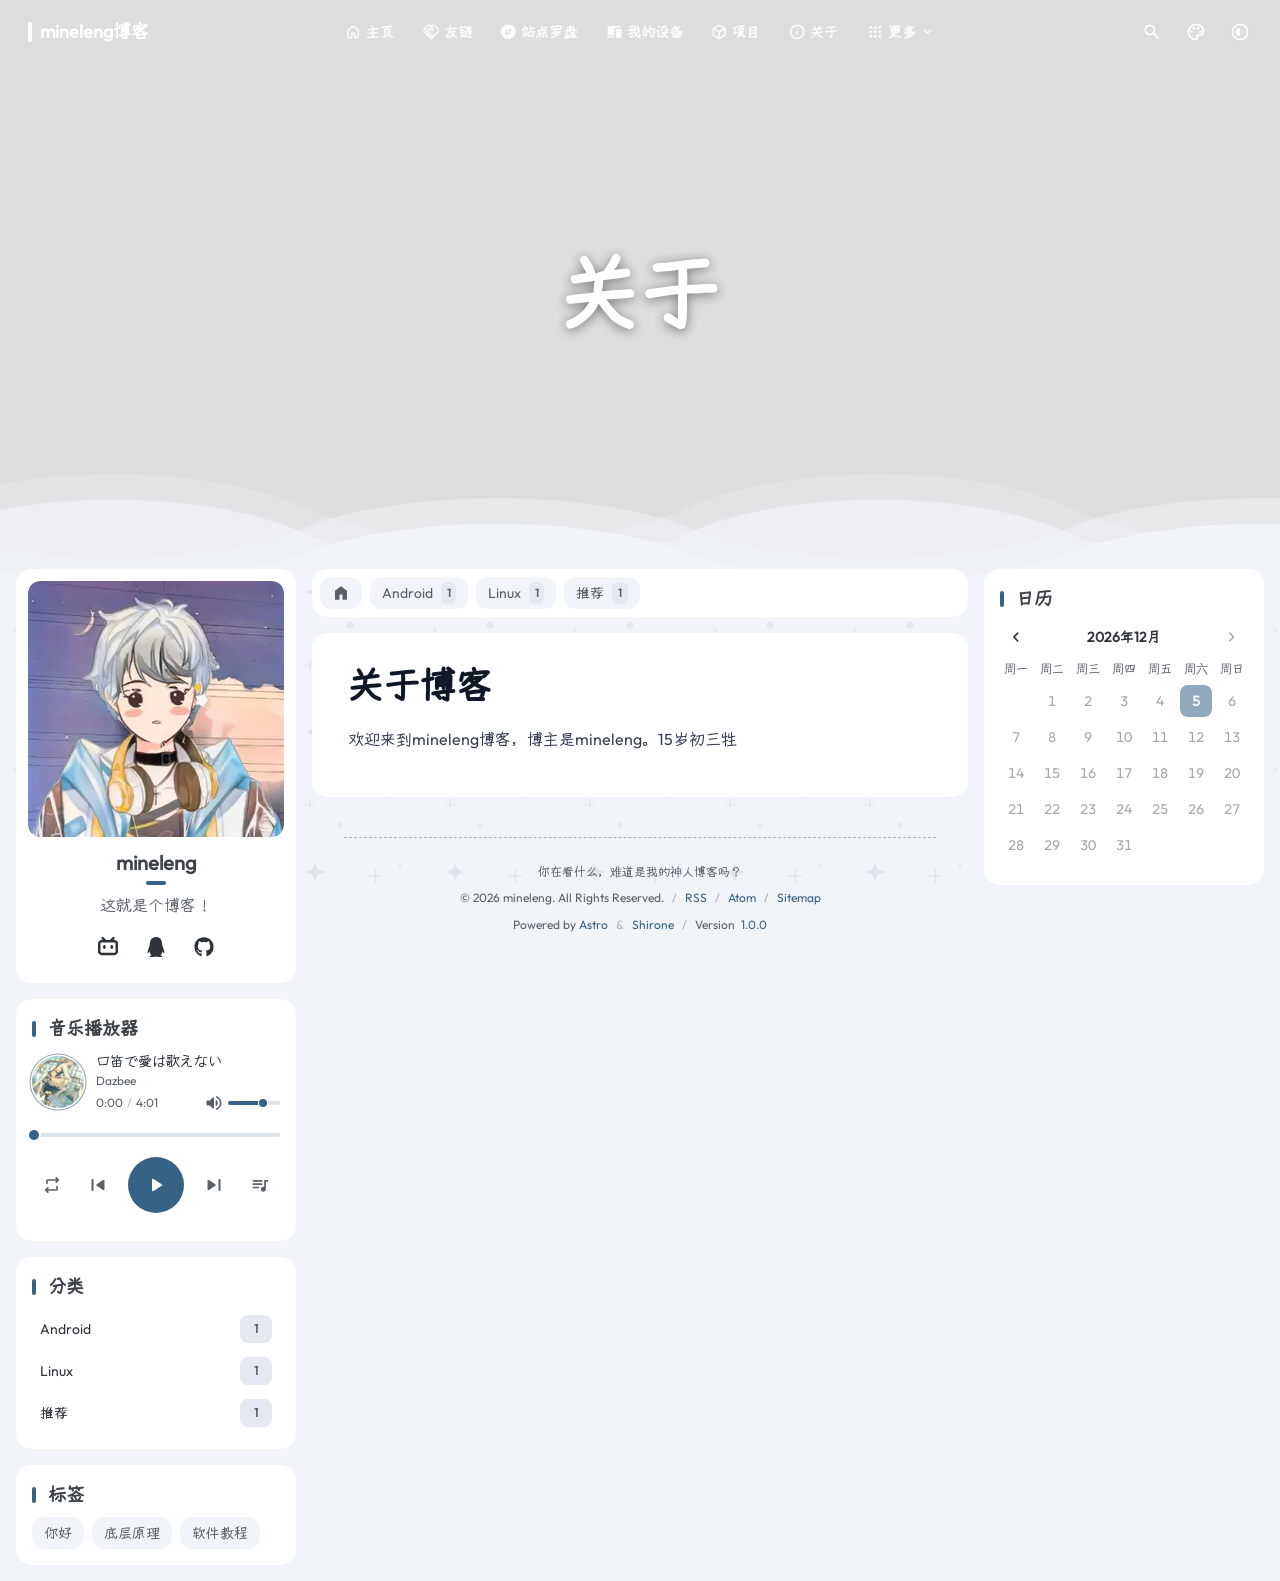
==== commit 66659767: "chore: update dist mcmineleng/blog-source@d3fdb9698711ec1ec22c02adb8e280bafc2c8b42" ====
--- a/about/index.html
+++ b/about/index.html
@@ -253,7 +253,7 @@
 document.addEventListener('swup:content:replace', bindSearchTriggers);
 })();</script></div></header><section id="banner-wrapper" class="banner-stage" aria-label="关于" data-copy-mode="context" data-context-motion="idle" data-desktop-images="[&quot;/_astro/1.BYNc7uBQ_egSfu.webp&quot;]" data-mobile-images="[&quot;/_astro/1.gBuj2H5F_Z1R50l1.webp&quot;]" data-carousel-enabled="true" data-carousel-interval="6000" data-carousel-fade-duration="1200" data-carousel-animation="ken-burns" style="--banner-fade-duration: 1200ms;" data-position="center" data-home-title="mineleng" data-home-subtitles="[&quot;就是个15岁初三牲&quot;,&quot;只有一点点本事&quot;,&quot;这个博客更新老慢了&quot;]" data-subtitle-typewriter-enabled="true" data-subtitle-typewriter-loop="true" data-subtitle-typewriter-speed="100" data-subtitle-typewriter-delete-speed="50" data-subtitle-typewriter-pause-time="2000" data-astro-cid-rziwwxwo><div class="banner-stage__media" aria-hidden="true" data-astro-cid-rziwwxwo><picture data-astro-cid-rziwwxwo><source media="(min-width: 1024px)" type="image/avif" srcset="/_astro/1.BYNc7uBQ_2iL6p0.avif 1280w, /_astro/1.BYNc7uBQ_fvU9P.avif 1600w, /_astro/1.BYNc7uBQ_Z1NWWIx.avif 1920w" sizes="100vw" data-astro-cid-rziwwxwo><source media="(min-width: 1024px)" type="image/webp" srcset="/_astro/1.BYNc7uBQ_M7tLL.webp 1280w, /_astro/1.BYNc7uBQ_Z1g7Gso.webp 1600w, /_astro/1.BYNc7uBQ_egSfu.webp 1920w" sizes="100vw" data-astro-cid-rziwwxwo><img class="banner-stage__image banner-stage__image--front banner-stage__image--active" width="1920" height="1080" fetchpriority="high" loading="eager" decoding="async" alt="" style="object-position: center;" data-astro-cid-rziwwxwo></picture><img class="banner-stage__image banner-stage__image--back" alt="" data-astro-cid-rziwwxwo></div><div class="banner-stage__scrim" style="--banner-dim-opacity: 0.24" data-astro-cid-rziwwxwo></div><div class="banner-stage__copy banner-stage__copy--home" data-banner-home-copy data-astro-cid-rziwwxwo><h1 data-astro-cid-rziwwxwo>mineleng</h1><p aria-label="就是个15岁初三牲" data-subtitle-state="complete" data-astro-cid-rziwwxwo>就是个15岁初三牲</p></div><div class="banner-stage__copy banner-stage__copy--context" data-banner-context data-astro-cid-rziwwxwo><div class="banner-stage__context-title" data-banner-context-title data-astro-cid-rziwwxwo>关于</div><div class="banner-stage__context-details" data-banner-context-details hidden data-astro-cid-rziwwxwo><span class="banner-stage__context-divider" aria-hidden="true" data-astro-cid-rziwwxwo></span><p data-banner-context-description hidden data-astro-cid-rziwwxwo></p><div class="banner-stage__context-meta" data-banner-context-meta hidden data-astro-cid-rziwwxwo><svg width="1em" height="1em" viewBox="0 0 24 24" aria-hidden="true" data-astro-cid-rziwwxwo="true" data-icon="material-symbols:calendar-today-rounded"><symbol id="ai:material-symbols:calendar-today-rounded"><path fill="currentColor" d="M5 22q-.825 0-1.412-.587T3 20V6q0-.825.588-1.412T5 4h1V3q0-.425.288-.712T7 2t.713.288T8 3v1h8V3q0-.425.288-.712T17 2t.713.288T18 3v1h1q.825 0 1.413.588T21 6v14q0 .825-.587 1.413T19 22zm0-2h14V10H5z"/></symbol><use href="#ai:material-symbols:calendar-today-rounded"></use></svg><time data-banner-context-date datetime data-astro-cid-rziwwxwo></time></div></div></div><div class="banner-waves" aria-hidden="true" data-astro-cid-yfeznfkc><svg viewBox="0 0 240 42" preserveAspectRatio="none" focusable="false" data-astro-cid-yfeznfkc><defs data-astro-cid-yfeznfkc><path id="shirone-banner-wave-a" d="M -768 18 C -752 4 -720 4 -704 18 C -688 32 -656 32 -640 18 C -624 4 -592 4 -576 18 C -560 32 -528 32 -512 18 C -496 4 -464 4 -448 18 C -432 32 -400 32 -384 18 C -368 4 -336 4 -320 18 C -304 32 -272 32 -256 18 C -240 4 -208 4 -192 18 C -176 32 -144 32 -128 18 C -112 4 -80 4 -64 18 C -48 32 -16 32 0 18 C 16 4 48 4 64 18 C 80 32 112 32 128 18 C 144 4 176 4 192 18 C 208 32 240 32 256 18 C 272 4 304 4 320 18 C 336 32 368 32 384 18 C 400 4 432 4 448 18 C 464 32 496 32 512 18 C 528 4 560 4 576 18 C 592 32 624 32 640 18 C 656 4 688 4 704 18 C 720 32 752 32 768 18 C 784 4 816 4 832 18 C 848 32 880 32 896 18 C 912 4 944 4 960 18 C 976 32 1008 32 1024 18 V 60 H -768 Z" data-astro-cid-yfeznfkc></path><path id="shirone-banner-wave-b" d="M -768 20 C -752 32 -720 32 -704 20 C -688 8 -656 8 -640 20 C -624 32 -592 32 -576 20 C -560 8 -528 8 -512 20 C -496 32 -464 32 -448 20 C -432 8 -400 8 -384 20 C -368 32 -336 32 -320 20 C -304 8 -272 8 -256 20 C -240 32 -208 32 -192 20 C -176 8 -144 8 -128 20 C -112 32 -80 32 -64 20 C -48 8 -16 8 0 20 C 16 32 48 32 64 20 C 80 8 112 8 128 20 C 144 32 176 32 192 20 C 208 8 240 8 256 20 C 272 32 304 32 320 20 C 336 8 368 8 384 20 C 400 32 432 32 448 20 C 464 8 496 8 512 20 C 528 32 560 32 576 20 C 592 8 624 8 640 20 C 656 32 688 32 704 20 C 720 8 752 8 768 20 C 784 32 816 32 832 20 C 848 8 880 8 896 20 C 912 32 944 32 960 20 C 976 8 1008 8 1024 20 V 60 H -768 Z" data-astro-cid-yfeznfkc></path></defs><g class="banner-waves__layers" data-astro-cid-yfeznfkc><use href="#shirone-banner-wave-a" class="banner-waves__layer banner-waves__layer--haze" data-astro-cid-yfeznfkc></use><use href="#shirone-banner-wave-b" class="banner-waves__layer banner-waves__layer--far" data-astro-cid-yfeznfkc></use><use href="#shirone-banner-wave-a" class="banner-waves__layer banner-waves__layer--middle" data-astro-cid-yfeznfkc></use><use href="#shirone-banner-wave-b" class="banner-waves__layer banner-waves__layer--near" data-astro-cid-yfeznfkc></use></g></svg></div></section><script type="module" src="/_astro/BannerStage.astro_astro_type_script_index_0_lang.BuZ23KQP.js"></script><div id="main-layout" class="absolute w-full z-30 pointer-events-none"><!-- The pointer-events-none here prevent blocking the click event of the TOC --><div class="relative max-w-[var(--page-width)] mx-auto pointer-events-auto"><div id="main-grid" class="transition duration-[var(--m3e-duration-long)] w-full left-0 right-0 grid grid-rows-[auto_1fr_auto] lg:grid-rows-[auto] mx-auto gap-4 px-2 md:px-4 grid-cols-1 lg:grid-cols-[var(--sidebar-width)_1fr] xl:grid-cols-[var(--sidebar-width)_1fr_var(--sidebar-width)]"><aside id="sidebar" aria-label="侧栏" class="mb-4 row-start-2 row-end-3 col-span-2 lg:row-start-1 lg:row-end-2 lg:col-span-1 lg:max-w-[var(--sidebar-width)] onload-animation lg:col-start-1 w-full lg:h-full" data-astro-cid-mdweaetd><div data-sidebar-group class="flex flex-col w-full gap-4 mb-4" data-astro-cid-mdweaetd><div data-sidebar-pages class="sidebar-widget" data-astro-cid-mdweaetd><div><script>(()=>{var e=async t=>{await(await t())()};(self.Astro||(self.Astro={})).load=e;window.dispatchEvent(new Event("astro:load"));})();</script><!--[--><!--[-1--><div class="m3-card m3-card--filled p-3 svelte-1qh1w4o" style="--m3-card-bg: var(--card-bg); --m3-card-radius: var(--shape-corner-l)"><a aria-label="Go to About Page" href="/about/" class="group block relative mx-auto mt-1 lg:mx-0 lg:mt-0 mb-3
        max-w-[12rem] lg:max-w-none overflow-hidden rounded-xl active:scale-95"><div class="absolute transition pointer-events-none group-hover:bg-black/30 group-active:bg-black/50
-        w-full h-full z-50 flex items-center justify-center"><svg width="1.13em" height="1em" viewBox="0 0 576 512" class="transition opacity-0 scale-90 group-hover:scale-100 group-hover:opacity-100 text-white text-5xl" data-icon="fa6-regular:address-card"><symbol id="ai:fa6-regular:address-card"><path fill="currentColor" d="M512 80c8.8 0 16 7.2 16 16v320c0 8.8-7.2 16-16 16H64c-8.8 0-16-7.2-16-16V96c0-8.8 7.2-16 16-16zM64 32C28.7 32 0 60.7 0 96v320c0 35.3 28.7 64 64 64h448c35.3 0 64-28.7 64-64V96c0-35.3-28.7-64-64-64zm144 224a64 64 0 1 0 0-128a64 64 0 1 0 0 128m-32 32c-44.2 0-80 35.8-80 80c0 8.8 7.2 16 16 16h192c8.8 0 16-7.2 16-16c0-44.2-35.8-80-80-80zm200-144c-13.3 0-24 10.7-24 24s10.7 24 24 24h80c13.3 0 24-10.7 24-24s-10.7-24-24-24zm0 96c-13.3 0-24 10.7-24 24s10.7 24 24 24h80c13.3 0 24-10.7 24-24s-10.7-24-24-24z"/></symbol><use href="#ai:fa6-regular:address-card"></use></svg></div><!--[--><div class="m3-avatar m3-avatar--rounded mx-auto lg:!w-full svelte-1ignagu" style="--m3e-avatar-size: 176px" role="img" aria-label="Profile Image of the Author"><!--[0--><img src="/_astro/avatar.DJ3n-a_W_Z2aLzga.webp" srcset="/_astro/avatar.DJ3n-a_W_1LcDtI.webp 128w, /_astro/avatar.DJ3n-a_W_Z2aLzga.webp 256w, /_astro/avatar.DJ3n-a_W_Z12yEc7.webp 384w, /_astro/avatar.DJ3n-a_W_Z7xC3X.webp 512w" sizes="(min-width: 1024px) 256px, 176px" width="1080" height="1080" alt="Profile Image of the Author" loading="eager" fetchpriority="high" decoding="async" class="svelte-1ignagu" onerror="this.__e=event"/><!--]--></div><!--]--></a><div class="px-2"><div class="font-bold text-xl text-center mb-1 text-90 transition">mineleng</div><div class="h-1 w-5 bg-[var(--primary)] mx-auto rounded-full mb-2 transition"></div><div class="text-center text-50 mb-2.5 transition">这就是个博客！</div><div class="flex flex-wrap gap-2 justify-center mb-1"><astro-island uid="12j631" component-url="/_astro/Tooltip.CZ2rSsP_.js" component-export="default" renderer-url="/_astro/client.svelte.DfeZY-Hs.js" props="{&quot;label&quot;:[0,&quot;哔哩哔哩&quot;],&quot;placement&quot;:[0,&quot;top&quot;]}" ssr client="load" opts="{&quot;name&quot;:&quot;Tooltip&quot;,&quot;value&quot;:true}" await-children><!--[--><span class="m3-tooltip  svelte-19pb5a5"><astro-slot><!--[--><!--[0--><a href="https://space.bilibili.com/3546582538520784" target="_blank" rel="me" class="m3-icon-button m3-icon-button--standard m3-icon-button--small m3-icon-button--round m3-state-layer  svelte-1f9wkzm" aria-label="哔哩哔哩"><!--[1--><svg width="1em" height="1em" viewBox="0 0 512 512" class="text-[1.5rem]" data-icon="fa6-brands:bilibili"><symbol id="ai:fa6-brands:bilibili"><path fill="currentColor" d="M488.6 104.1c16.7 18.1 24.4 39.7 23.3 65.7v202.4c-.4 26.4-9.2 48.1-26.5 65.1c-17.2 17-39.1 25.9-65.5 26.7H92.02c-26.45-.8-48.21-9.8-65.28-27.2C9.682 419.4.767 396.5 0 368.2V169.8c.767-26 9.682-47.6 26.74-65.7C43.81 87.75 65.57 78.77 92.02 78h29.38L96.05 52.19c-5.75-5.73-8.63-13-8.63-21.79c0-8.8 2.88-16.06 8.63-21.797C101.8 2.868 109.1 0 117.9 0q13.2 0 21.9 8.603L213.1 78h88l74.5-69.397C381.7 2.868 389.2 0 398 0q13.2 0 21.9 8.603c5.7 5.737 8.6 12.997 8.6 21.797c0 8.79-2.9 16.06-8.6 21.79L394.6 78h29.3c26.4.77 48 9.75 64.7 26.1m-38.8 69.7c-.4-9.6-3.7-17.4-10.7-23.5c-5.2-6.1-14-9.4-22.7-9.8H96.05c-9.59.4-17.45 3.7-23.58 9.8c-6.14 6.1-9.4 13.9-9.78 23.5v194.4c0 9.2 3.26 17 9.78 23.5s14.38 9.8 23.58 9.8H416.4c9.2 0 17-3.3 23.3-9.8s9.7-14.3 10.1-23.5zm-264.3 42.7c6.3 6.3 9.7 14.1 10.1 23.2V273c-.4 9.2-3.7 16.9-9.8 23.2c-6.2 6.3-14 9.5-23.6 9.5s-17.5-3.2-23.6-9.5s-9.4-14-9.8-23.2v-33.3c.4-9.1 3.8-16.9 10.1-23.2s13.2-9.6 23.3-10c9.2.4 17 3.7 23.3 10m191.5 0c6.3 6.3 9.7 14.1 10.1 23.2V273c-.4 9.2-3.7 16.9-9.8 23.2s-14 9.5-23.6 9.5s-17.4-3.2-23.6-9.5c-7-6.3-9.4-14-9.7-23.2v-33.3c.3-9.1 3.7-16.9 10-23.2s14.1-9.6 23.3-10c9.2.4 17 3.7 23.3 10"/></symbol><use href="#ai:fa6-brands:bilibili"></use></svg><!----><!--]--></a><!--]--><!--]--></astro-slot><!----></span> <span class="m3-tooltip__tip m3-tooltip__tip--plain m3-tooltip__tip--bottom svelte-19pb5a5" id="m3e-tooltip-bs70niq" role="tooltip" aria-hidden="true" style="left: 0px; top: 0px;"><!--[-1-->哔哩哔哩<!--]--></span><!--]--><!--astro:end--></astro-island><astro-island uid="2oVfRu" component-url="/_astro/Tooltip.CZ2rSsP_.js" component-export="default" renderer-url="/_astro/client.svelte.DfeZY-Hs.js" props="{&quot;label&quot;:[0,&quot;QQ&quot;],&quot;placement&quot;:[0,&quot;top&quot;]}" ssr client="load" opts="{&quot;name&quot;:&quot;Tooltip&quot;,&quot;value&quot;:true}" await-children><!--[--><span class="m3-tooltip  svelte-19pb5a5"><astro-slot><!--[--><!--[0--><a href="https://qm.qq.com/q/gRpl5tyK7S" target="_blank" rel="me" class="m3-icon-button m3-icon-button--standard m3-icon-button--small m3-icon-button--round m3-state-layer  svelte-1f9wkzm" aria-label="QQ"><!--[1--><svg width="0.88em" height="1em" viewBox="0 0 448 512" class="text-[1.5rem]" data-icon="fa6-brands:qq"><symbol id="ai:fa6-brands:qq"><path fill="currentColor" d="M433.754 420.445c-11.526 1.393-44.86-52.741-44.86-52.741c0 31.345-16.136 72.247-51.051 101.786c16.842 5.192 54.843 19.167 45.803 34.421c-7.316 12.343-125.51 7.881-159.632 4.037c-34.122 3.844-152.316 8.306-159.632-4.037c-9.045-15.25 28.918-29.214 45.783-34.415c-34.92-29.539-51.059-70.445-51.059-101.792c0 0-33.334 54.134-44.859 52.741c-5.37-.65-12.424-29.644 9.347-99.704c10.261-33.024 21.995-60.478 40.144-105.779C60.683 98.063 108.982.006 224 0c113.737.006 163.156 96.133 160.264 214.963c18.118 45.223 29.912 72.85 40.144 105.778c21.768 70.06 14.716 99.053 9.346 99.704"/></symbol><use href="#ai:fa6-brands:qq"></use></svg><!----><!--]--></a><!--]--><!--]--></astro-slot><!----></span> <span class="m3-tooltip__tip m3-tooltip__tip--plain m3-tooltip__tip--bottom svelte-19pb5a5" id="m3e-tooltip-9fmpo04" role="tooltip" aria-hidden="true" style="left: 0px; top: 0px;"><!--[-1-->QQ<!--]--></span><!--]--><!--astro:end--></astro-island><astro-island uid="Z12WYpc" component-url="/_astro/Tooltip.CZ2rSsP_.js" component-export="default" renderer-url="/_astro/client.svelte.DfeZY-Hs.js" props="{&quot;label&quot;:[0,&quot;GitHub&quot;],&quot;placement&quot;:[0,&quot;top&quot;]}" ssr client="load" opts="{&quot;name&quot;:&quot;Tooltip&quot;,&quot;value&quot;:true}" await-children><!--[--><span class="m3-tooltip  svelte-19pb5a5"><astro-slot><!--[--><!--[0--><a href="https://github.com/mcmineleng" target="_blank" rel="me" class="m3-icon-button m3-icon-button--standard m3-icon-button--small m3-icon-button--round m3-state-layer  svelte-1f9wkzm" aria-label="GitHub"><!--[1--><svg width="0.97em" height="1em" viewBox="0 0 496 512" class="text-[1.5rem]" data-icon="fa6-brands:github"><use href="#ai:fa6-brands:github"></use></svg><!----><!--]--></a><!--]--><!--]--></astro-slot><!----></span> <span class="m3-tooltip__tip m3-tooltip__tip--plain m3-tooltip__tip--bottom svelte-19pb5a5" id="m3e-tooltip-5faqbch" role="tooltip" aria-hidden="true" style="left: 0px; top: 0px;"><!--[-1-->GitHub<!--]--></span><!--]--><!--astro:end--></astro-island></div></div><!----></div><!--]--><!--]--></div></div><div data-sidebar-pages class="sidebar-widget" data-astro-cid-mdweaetd><style>.music-player {
+        w-full h-full z-50 flex items-center justify-center"><svg width="1.13em" height="1em" viewBox="0 0 576 512" class="transition opacity-0 scale-90 group-hover:scale-100 group-hover:opacity-100 text-white text-5xl" data-icon="fa6-regular:address-card"><symbol id="ai:fa6-regular:address-card"><path fill="currentColor" d="M512 80c8.8 0 16 7.2 16 16v320c0 8.8-7.2 16-16 16H64c-8.8 0-16-7.2-16-16V96c0-8.8 7.2-16 16-16zM64 32C28.7 32 0 60.7 0 96v320c0 35.3 28.7 64 64 64h448c35.3 0 64-28.7 64-64V96c0-35.3-28.7-64-64-64zm144 224a64 64 0 1 0 0-128a64 64 0 1 0 0 128m-32 32c-44.2 0-80 35.8-80 80c0 8.8 7.2 16 16 16h192c8.8 0 16-7.2 16-16c0-44.2-35.8-80-80-80zm200-144c-13.3 0-24 10.7-24 24s10.7 24 24 24h80c13.3 0 24-10.7 24-24s-10.7-24-24-24zm0 96c-13.3 0-24 10.7-24 24s10.7 24 24 24h80c13.3 0 24-10.7 24-24s-10.7-24-24-24z"/></symbol><use href="#ai:fa6-regular:address-card"></use></svg></div><!--[--><div class="m3-avatar m3-avatar--rounded mx-auto lg:!w-full svelte-1ignagu" style="--m3e-avatar-size: 176px" role="img" aria-label="Profile Image of the Author"><!--[0--><img src="/_astro/avatar.DJ3n-a_W_Z2aLzga.webp" srcset="/_astro/avatar.DJ3n-a_W_1LcDtI.webp 128w, /_astro/avatar.DJ3n-a_W_Z2aLzga.webp 256w, /_astro/avatar.DJ3n-a_W_Z12yEc7.webp 384w, /_astro/avatar.DJ3n-a_W_Z7xC3X.webp 512w" sizes="(min-width: 1024px) 256px, 176px" width="1080" height="1080" alt="Profile Image of the Author" loading="eager" fetchpriority="high" decoding="async" class="svelte-1ignagu" onerror="this.__e=event"/><!--]--></div><!--]--></a><div class="px-2"><div class="font-bold text-xl text-center mb-1 text-90 transition">mineleng</div><div class="h-1 w-5 bg-[var(--primary)] mx-auto rounded-full mb-2 transition"></div><div class="text-center text-50 mb-2.5 transition">这就是个博客！</div><div class="flex flex-wrap gap-2 justify-center mb-1"><astro-island uid="Z1lqcyC" component-url="/_astro/Tooltip.CZ2rSsP_.js" component-export="default" renderer-url="/_astro/client.svelte.DfeZY-Hs.js" props="{&quot;label&quot;:[0,&quot;哔哩哔哩&quot;],&quot;placement&quot;:[0,&quot;top&quot;]}" ssr client="load" opts="{&quot;name&quot;:&quot;Tooltip&quot;,&quot;value&quot;:true}" await-children><!--[--><span class="m3-tooltip  svelte-19pb5a5"><astro-slot><!--[--><!--[0--><a href="https://space.bilibili.com/3546582538520784" target="_blank" rel="me" class="m3-icon-button m3-icon-button--standard m3-icon-button--small m3-icon-button--round m3-state-layer  svelte-1f9wkzm" aria-label="哔哩哔哩"><!--[1--><svg width="1em" height="1em" viewBox="0 0 512 512" class="text-[1.5rem]" data-icon="fa6-brands:bilibili"><symbol id="ai:fa6-brands:bilibili"><path fill="currentColor" d="M488.6 104.1c16.7 18.1 24.4 39.7 23.3 65.7v202.4c-.4 26.4-9.2 48.1-26.5 65.1c-17.2 17-39.1 25.9-65.5 26.7H92.02c-26.45-.8-48.21-9.8-65.28-27.2C9.682 419.4.767 396.5 0 368.2V169.8c.767-26 9.682-47.6 26.74-65.7C43.81 87.75 65.57 78.77 92.02 78h29.38L96.05 52.19c-5.75-5.73-8.63-13-8.63-21.79c0-8.8 2.88-16.06 8.63-21.797C101.8 2.868 109.1 0 117.9 0q13.2 0 21.9 8.603L213.1 78h88l74.5-69.397C381.7 2.868 389.2 0 398 0q13.2 0 21.9 8.603c5.7 5.737 8.6 12.997 8.6 21.797c0 8.79-2.9 16.06-8.6 21.79L394.6 78h29.3c26.4.77 48 9.75 64.7 26.1m-38.8 69.7c-.4-9.6-3.7-17.4-10.7-23.5c-5.2-6.1-14-9.4-22.7-9.8H96.05c-9.59.4-17.45 3.7-23.58 9.8c-6.14 6.1-9.4 13.9-9.78 23.5v194.4c0 9.2 3.26 17 9.78 23.5s14.38 9.8 23.58 9.8H416.4c9.2 0 17-3.3 23.3-9.8s9.7-14.3 10.1-23.5zm-264.3 42.7c6.3 6.3 9.7 14.1 10.1 23.2V273c-.4 9.2-3.7 16.9-9.8 23.2c-6.2 6.3-14 9.5-23.6 9.5s-17.5-3.2-23.6-9.5s-9.4-14-9.8-23.2v-33.3c.4-9.1 3.8-16.9 10.1-23.2s13.2-9.6 23.3-10c9.2.4 17 3.7 23.3 10m191.5 0c6.3 6.3 9.7 14.1 10.1 23.2V273c-.4 9.2-3.7 16.9-9.8 23.2s-14 9.5-23.6 9.5s-17.4-3.2-23.6-9.5c-7-6.3-9.4-14-9.7-23.2v-33.3c.3-9.1 3.7-16.9 10-23.2s14.1-9.6 23.3-10c9.2.4 17 3.7 23.3 10"/></symbol><use href="#ai:fa6-brands:bilibili"></use></svg><!----><!--]--></a><!--]--><!--]--></astro-slot><!----></span> <span class="m3-tooltip__tip m3-tooltip__tip--plain m3-tooltip__tip--bottom svelte-19pb5a5" id="m3e-tooltip-a0yz2dj" role="tooltip" aria-hidden="true" style="left: 0px; top: 0px;"><!--[-1-->哔哩哔哩<!--]--></span><!--]--><!--astro:end--></astro-island><astro-island uid="1QOylB" component-url="/_astro/Tooltip.CZ2rSsP_.js" component-export="default" renderer-url="/_astro/client.svelte.DfeZY-Hs.js" props="{&quot;label&quot;:[0,&quot;QQ&quot;],&quot;placement&quot;:[0,&quot;top&quot;]}" ssr client="load" opts="{&quot;name&quot;:&quot;Tooltip&quot;,&quot;value&quot;:true}" await-children><!--[--><span class="m3-tooltip  svelte-19pb5a5"><astro-slot><!--[--><!--[0--><a href="https://qm.qq.com/q/gRpl5tyK7S" target="_blank" rel="me" class="m3-icon-button m3-icon-button--standard m3-icon-button--small m3-icon-button--round m3-state-layer  svelte-1f9wkzm" aria-label="QQ"><!--[1--><svg width="0.88em" height="1em" viewBox="0 0 448 512" class="text-[1.5rem]" data-icon="fa6-brands:qq"><symbol id="ai:fa6-brands:qq"><path fill="currentColor" d="M433.754 420.445c-11.526 1.393-44.86-52.741-44.86-52.741c0 31.345-16.136 72.247-51.051 101.786c16.842 5.192 54.843 19.167 45.803 34.421c-7.316 12.343-125.51 7.881-159.632 4.037c-34.122 3.844-152.316 8.306-159.632-4.037c-9.045-15.25 28.918-29.214 45.783-34.415c-34.92-29.539-51.059-70.445-51.059-101.792c0 0-33.334 54.134-44.859 52.741c-5.37-.65-12.424-29.644 9.347-99.704c10.261-33.024 21.995-60.478 40.144-105.779C60.683 98.063 108.982.006 224 0c113.737.006 163.156 96.133 160.264 214.963c18.118 45.223 29.912 72.85 40.144 105.778c21.768 70.06 14.716 99.053 9.346 99.704"/></symbol><use href="#ai:fa6-brands:qq"></use></svg><!----><!--]--></a><!--]--><!--]--></astro-slot><!----></span> <span class="m3-tooltip__tip m3-tooltip__tip--plain m3-tooltip__tip--bottom svelte-19pb5a5" id="m3e-tooltip-3oyzkof" role="tooltip" aria-hidden="true" style="left: 0px; top: 0px;"><!--[-1-->QQ<!--]--></span><!--]--><!--astro:end--></astro-island><astro-island uid="1Ommme" component-url="/_astro/Tooltip.CZ2rSsP_.js" component-export="default" renderer-url="/_astro/client.svelte.DfeZY-Hs.js" props="{&quot;label&quot;:[0,&quot;GitHub&quot;],&quot;placement&quot;:[0,&quot;top&quot;]}" ssr client="load" opts="{&quot;name&quot;:&quot;Tooltip&quot;,&quot;value&quot;:true}" await-children><!--[--><span class="m3-tooltip  svelte-19pb5a5"><astro-slot><!--[--><!--[0--><a href="https://github.com/mcmineleng" target="_blank" rel="me" class="m3-icon-button m3-icon-button--standard m3-icon-button--small m3-icon-button--round m3-state-layer  svelte-1f9wkzm" aria-label="GitHub"><!--[1--><svg width="0.97em" height="1em" viewBox="0 0 496 512" class="text-[1.5rem]" data-icon="fa6-brands:github"><use href="#ai:fa6-brands:github"></use></svg><!----><!--]--></a><!--]--><!--]--></astro-slot><!----></span> <span class="m3-tooltip__tip m3-tooltip__tip--plain m3-tooltip__tip--bottom svelte-19pb5a5" id="m3e-tooltip-7qrect7" role="tooltip" aria-hidden="true" style="left: 0px; top: 0px;"><!--[-1-->GitHub<!--]--></span><!--]--><!--astro:end--></astro-island></div></div><!----></div><!--]--><!--]--></div></div><div data-sidebar-pages class="sidebar-widget" data-astro-cid-mdweaetd><style>.music-player {
   min-width: 0;
   display: flex;
   flex-direction: column;
@@ -786,7 +786,7 @@
     transform: scale(1);
   }
 }
-</style><widget-layout data-id="sidebar-music-player" data-is-collapsed="undefined" style="undefined; " data-astro-cid-w3nhkpix="true"><!--[--><!--[-1--><div class="m3-card m3-card--filled pb-4 svelte-1qh1w4o" style="--m3-card-bg: var(--card-bg); --m3-card-radius: var(--shape-corner-l)"><div class="font-bold transition text-lg text-90 relative ml-8 mt-4 mb-2" style="" data-astro-cid-w3nhkpix><!--[--><span class="m3-accent-bar m3-accent-bar--small absolute -left-4 top-[5.5px] svelte-1oe40yy" aria-hidden="true"></span><!--]-->音乐播放器</div><div id="sidebar-music-player" class="collapse-wrapper px-4 overflow-hidden" style="" data-astro-cid-w3nhkpix><astro-island uid="ZVpalq" component-url="/_astro/MusicSidebarClient.C6ZPfcj7.js" component-export="default" renderer-url="/_astro/client.svelte.DfeZY-Hs.js" props="{&quot;options&quot;:[0,{&quot;provider&quot;:[0,&quot;mixed&quot;],&quot;playlist&quot;:[1,[[0,{&quot;id&quot;:[0,&quot;dazbee&quot;],&quot;title&quot;:[0,&quot;口笛で愛は歌えない&quot;],&quot;source&quot;:[0,&quot;/assets/music/url/dazbee.mp3&quot;],&quot;artist&quot;:[0,&quot;Dazbee&quot;],&quot;cover&quot;:[0,&quot;/_astro/dazbee.Ck4Hukb1_ZkD5Vu.webp&quot;],&quot;duration&quot;:[0,241],&quot;coverSrcset&quot;:[0,&quot;/_astro/dazbee.Ck4Hukb1_1zWLrG.webp 64w, /_astro/dazbee.Ck4Hukb1_ZkD5Vu.webp 128w&quot;],&quot;coverSizes&quot;:[0,&quot;52px&quot;],&quot;coverWidth&quot;:[0,240],&quot;coverHeight&quot;:[0,237]}],[0,{&quot;id&quot;:[0,&quot;hitori&quot;],&quot;title&quot;:[0,&quot;ひとり上手&quot;],&quot;source&quot;:[0,&quot;/assets/music/url/hitori.mp3&quot;],&quot;artist&quot;:[0,&quot;Kaya&quot;],&quot;cover&quot;:[0,&quot;/_astro/hitori.DYBDyoI1_2vAlvo.webp&quot;],&quot;duration&quot;:[0,253],&quot;coverSrcset&quot;:[0,&quot;/_astro/hitori.DYBDyoI1_Z1e72Ba.webp 64w, /_astro/hitori.DYBDyoI1_2vAlvo.webp 128w&quot;],&quot;coverSizes&quot;:[0,&quot;52px&quot;],&quot;coverWidth&quot;:[0,130],&quot;coverHeight&quot;:[0,130]}],[0,{&quot;id&quot;:[0,&quot;xryx&quot;],&quot;title&quot;:[0,&quot;眩耀夜行&quot;],&quot;source&quot;:[0,&quot;/assets/music/url/xryx.mp3&quot;],&quot;artist&quot;:[0,&quot;スリーズブーケ&quot;],&quot;cover&quot;:[0,&quot;/_astro/xryx.BynEIvPj_14YQjT.webp&quot;],&quot;duration&quot;:[0,245],&quot;coverSrcset&quot;:[0,&quot;/_astro/xryx.BynEIvPj_2kWbw8.webp 64w, /_astro/xryx.BynEIvPj_14YQjT.webp 128w&quot;],&quot;coverSizes&quot;:[0,&quot;52px&quot;],&quot;coverWidth&quot;:[0,500],&quot;coverHeight&quot;:[0,500]}],[0,{&quot;id&quot;:[0,&quot;cl&quot;],&quot;title&quot;:[0,&quot;春雷の頃&quot;],&quot;source&quot;:[0,&quot;/assets/music/url/cl.mp3&quot;],&quot;artist&quot;:[0,&quot;22/7&quot;],&quot;cover&quot;:[0,&quot;/_astro/cl.CmIDm8LQ_ZugKW3.webp&quot;],&quot;duration&quot;:[0,242],&quot;coverSrcset&quot;:[0,&quot;/_astro/cl.CmIDm8LQ_2nCj4J.webp 64w, /_astro/cl.CmIDm8LQ_ZugKW3.webp 128w&quot;],&quot;coverSizes&quot;:[0,&quot;52px&quot;],&quot;coverWidth&quot;:[0,130],&quot;coverHeight&quot;:[0,130]}]]],&quot;meting&quot;:[0,{&quot;server&quot;:[0,&quot;netease&quot;],&quot;type&quot;:[0,&quot;playlist&quot;],&quot;id&quot;:[0,&quot;14164869977&quot;]}],&quot;defaultVolume&quot;:[0,0.7],&quot;defaultMode&quot;:[0,&quot;sequence&quot;]}],&quot;labels&quot;:[0,{&quot;previous&quot;:[0,&quot;上一曲&quot;],&quot;play&quot;:[0,&quot;播放&quot;],&quot;pause&quot;:[0,&quot;暂停&quot;],&quot;next&quot;:[0,&quot;下一曲&quot;],&quot;mute&quot;:[0,&quot;静音&quot;],&quot;unmute&quot;:[0,&quot;取消静音&quot;],&quot;playbackMode&quot;:[0,&quot;播放模式&quot;],&quot;modeSequence&quot;:[0,&quot;顺序播放&quot;],&quot;modeRepeatOne&quot;:[0,&quot;单曲循环&quot;],&quot;modeShuffle&quot;:[0,&quot;随机播放&quot;],&quot;progress&quot;:[0,&quot;播放进度：{current} / {duration}&quot;],&quot;volume&quot;:[0,&quot;音量：{volume}&quot;],&quot;showPlaylist&quot;:[0,&quot;显示播放列表&quot;],&quot;hidePlaylist&quot;:[0,&quot;隐藏播放列表&quot;],&quot;empty&quot;:[0,&quot;播放列表暂无歌曲&quot;],&quot;loading&quot;:[0,&quot;正在加载音乐...&quot;],&quot;nowPlaying&quot;:[0,&quot;正在播放：{title}&quot;],&quot;errors&quot;:[0,{&quot;empty-playlist&quot;:[0,&quot;播放列表为空&quot;],&quot;source-unavailable&quot;:[0,&quot;该音源不可用&quot;],&quot;autoplay-blocked&quot;:[0,&quot;自动播放受限，请点击播放按钮开始&quot;],&quot;invalid-track&quot;:[0,&quot;歌曲信息无效&quot;]}]}]}" ssr client="load" opts="{&quot;name&quot;:&quot;MusicSidebarClient&quot;,&quot;value&quot;:true}" await-children><!--[--><div class="music-player" data-music-player=""><div class="music-player__track"><div class="music-player__cover"><!--[0--><img src="/_astro/dazbee.Ck4Hukb1_ZkD5Vu.webp" srcset="/_astro/dazbee.Ck4Hukb1_1zWLrG.webp 64w, /_astro/dazbee.Ck4Hukb1_ZkD5Vu.webp 128w" sizes="52px" width="240" height="237" alt="" loading="lazy" decoding="async"/><!--]--></div> <div class="music-player__metadata"><strong title="口笛で愛は歌えない">口笛で愛は歌えない</strong> <span title="Dazbee">Dazbee</span> <div class="music-player__submeta"><div class="music-player__time-display" aria-hidden="true"><span>0:00</span> <span class="music-player__time-separator">/</span> <span>4:01</span></div> <div class="music-player__volume-inline"><span class="m3-tooltip  svelte-19pb5a5"><!--[-1--><button type="button" class="m3-icon-button m3-icon-button--standard m3-icon-button--xsmall m3-icon-button--round m3-state-layer  svelte-1f9wkzm" aria-label="静音" aria-pressed="false"><!--[0--><span class="m3-icon-button__icon svelte-1f9wkzm" aria-hidden="true"><!--[0--><!--[0--><svg xmlns="http://www.w3.org/2000/svg" aria-hidden="true" role="img" width="1em" height="1em" viewBox="0 0 24 24"><!----><path fill="currentColor" d="M19 11.975q0-2.075-1.1-3.787t-2.95-2.563q-.375-.175-.55-.537t-.05-.738q.15-.4.538-.575t.787 0Q18.1 4.85 19.55 7.063T21 11.974t-1.45 4.913t-3.875 3.287q-.4.175-.788 0t-.537-.575q-.125-.375.05-.737t.55-.538q1.85-.85 2.95-2.562t1.1-3.788M7 15H4q-.425 0-.712-.288T3 14v-4q0-.425.288-.712T4 9h3l3.3-3.3q.475-.475 1.088-.213t.612.938v11.15q0 .675-.612.938T10.3 18.3zm9.5-3q0 1.05-.475 1.988t-1.25 1.537q-.25.15-.513.013T14 15.1V8.85q0-.3.263-.437t.512.012q.775.625 1.25 1.575t.475 2"/><!----></svg><!--]--><!--]--><!----></span><!--]--></button><!--]--><!----></span> <span class="m3-tooltip__tip m3-tooltip__tip--plain m3-tooltip__tip--bottom svelte-19pb5a5" id="m3e-tooltip-iz64jp7" role="tooltip" aria-hidden="true" style="left: 0px; top: 0px;"><!--[-1-->静音<!--]--></span><!----> <div class="music-player__volume-slider-wrap"><input type="range" min="0" max="1" step="0.01" value="0.7" aria-label="音量：70" class="music-player__volume-slider" style="--vol-pct: 70%"/></div></div></div></div></div> <div class="music-player__progress"><div class="music-player__progress-control"><!--[0--><div class="m3-progress m3-progress--linear m3-progress--wavy music-player__progress-visual svelte-vcepjm" role="progressbar" aria-hidden="true" aria-label="播放进度：0:00 / 4:01" aria-valuenow="0" aria-valuemin="0" aria-valuemax="100" style="--pi-color: var(--primary); --pi-track: var(--surface-container-highest); --pi-wave-dur: 1000ms; --pi-wave-shift: -40px"><!--[0--><svg class="m3-progress__wavy-svg svelte-vcepjm" viewBox="0 0 240 10" width="100%" height="10"><defs class="svelte-vcepjm"><clipPath id="pi-wavy-clip-mqp6igb" class="svelte-vcepjm"><rect x="0" y="0" width="2" height="10" class="svelte-vcepjm"></rect></clipPath></defs><!--[0--><line x1="8" x2="238" y1="5" y2="5" stroke="var(--surface-container-highest)" stroke-width="4" stroke-linecap="round" class="svelte-vcepjm"></line><!--]--><!--[-1--><!--]--></svg><!--[-1--><!--]--><!--[0--><span class="m3-progress__thumb svelte-vcepjm" style="left: 2px" aria-hidden="true"></span><!--]--><!--]--></div><!--]--><!----> <input type="range" min="0" max="241" step="0.1" value="0" aria-label="播放进度：0:00 / 4:01"/></div></div> <div class="music-player__controls"><span class="m3-tooltip  svelte-19pb5a5"><!--[-1--><button type="button" class="m3-icon-button m3-icon-button--standard m3-icon-button--xsmall m3-icon-button--round m3-state-layer  svelte-1f9wkzm" aria-label="播放模式: 顺序播放"><!--[0--><span class="m3-icon-button__icon svelte-1f9wkzm" aria-hidden="true"><!--[0--><!--[0--><svg xmlns="http://www.w3.org/2000/svg" aria-hidden="true" role="img" width="1em" height="1em" viewBox="0 0 24 24"><!----><path fill="currentColor" d="m6.85 19l.85.85q.3.3.288.7t-.288.7q-.3.3-.712.313t-.713-.288L3.7 18.7q-.15-.15-.213-.325T3.426 18t.063-.375t.212-.325l2.575-2.575q.3-.3.713-.287t.712.312q.275.3.288.7t-.288.7l-.85.85H17v-3q0-.425.288-.712T18 13t.713.288T19 14v3q0 .825-.587 1.413T17 19zm10.3-12H7v3q0 .425-.288.713T6 11t-.712-.288T5 10V7q0-.825.588-1.412T7 5h10.15l-.85-.85q-.3-.3-.288-.7t.288-.7q.3-.3.712-.312t.713.287L20.3 5.3q.15.15.213.325t.062.375t-.062.375t-.213.325l-2.575 2.575q-.3.3-.712.288T16.3 9.25q-.275-.3-.288-.7t.288-.7z"/><!----></svg><!--]--><!--]--><!----></span><!--]--></button><!--]--><!----></span> <span class="m3-tooltip__tip m3-tooltip__tip--plain m3-tooltip__tip--bottom svelte-19pb5a5" id="m3e-tooltip-hhw378w" role="tooltip" aria-hidden="true" style="left: 0px; top: 0px;"><!--[-1-->顺序播放<!--]--></span><!----> <span class="m3-tooltip  svelte-19pb5a5"><!--[-1--><button type="button" class="m3-icon-button m3-icon-button--standard m3-icon-button--small m3-icon-button--round m3-state-layer  svelte-1f9wkzm" aria-label="上一曲"><!--[0--><span class="m3-icon-button__icon svelte-1f9wkzm" aria-hidden="true"><!--[0--><!--[0--><svg xmlns="http://www.w3.org/2000/svg" aria-hidden="true" role="img" width="1em" height="1em" viewBox="0 0 24 24"><!----><path fill="currentColor" d="M5.5 17V7q0-.425.288-.712T6.5 6t.713.288T7.5 7v10q0 .425-.288.713T6.5 18t-.712-.288T5.5 17m11.45-.025l-6.2-4.15q-.225-.15-.337-.362T10.3 12t.113-.462t.337-.363l6.2-4.15q.125-.1.275-.125t.275-.025q.4 0 .7.275t.3.725v8.25q0 .45-.3.725t-.7.275q-.125 0-.275-.025t-.275-.125"/><!----></svg><!--]--><!--]--><!----></span><!--]--></button><!--]--><!----></span> <span class="m3-tooltip__tip m3-tooltip__tip--plain m3-tooltip__tip--bottom svelte-19pb5a5" id="m3e-tooltip-iethjah" role="tooltip" aria-hidden="true" style="left: 0px; top: 0px;"><!--[-1-->上一曲<!--]--></span><!----> <span class="m3-tooltip  svelte-19pb5a5"><!--[-1--><button type="button" class="m3-icon-button m3-icon-button--filled m3-icon-button--medium m3-icon-button--round m3-state-layer  svelte-1f9wkzm" aria-label="播放" aria-pressed="false"><!--[0--><span class="m3-icon-button__icon svelte-1f9wkzm" aria-hidden="true"><!--[0--><!--[0--><svg xmlns="http://www.w3.org/2000/svg" aria-hidden="true" role="img" width="1em" height="1em" viewBox="0 0 24 24"><!----><path fill="currentColor" d="M8 17.175V6.825q0-.425.3-.713t.7-.287q.125 0 .263.037t.262.113l8.15 5.175q.225.15.338.375t.112.475t-.112.475t-.338.375l-8.15 5.175q-.125.075-.262.113T9 18.175q-.4 0-.7-.288t-.3-.712"/><!----></svg><!--]--><!--]--><!----></span><!--]--></button><!--]--><!----></span> <span class="m3-tooltip__tip m3-tooltip__tip--plain m3-tooltip__tip--bottom svelte-19pb5a5" id="m3e-tooltip-yfdm1ir" role="tooltip" aria-hidden="true" style="left: 0px; top: 0px;"><!--[-1-->播放<!--]--></span><!----> <span class="m3-tooltip  svelte-19pb5a5"><!--[-1--><button type="button" class="m3-icon-button m3-icon-button--standard m3-icon-button--small m3-icon-button--round m3-state-layer  svelte-1f9wkzm" aria-label="下一曲"><!--[0--><span class="m3-icon-button__icon svelte-1f9wkzm" aria-hidden="true"><!--[0--><!--[0--><svg xmlns="http://www.w3.org/2000/svg" aria-hidden="true" role="img" width="1em" height="1em" viewBox="0 0 24 24"><!----><path fill="currentColor" d="M16.5 17V7q0-.425.288-.712T17.5 6t.713.288T18.5 7v10q0 .425-.288.713T17.5 18t-.712-.288T16.5 17m-11-.875v-8.25q0-.45.3-.725t.7-.275q.125 0 .275.025t.275.125l6.2 4.15q.225.15.338.363T13.7 12t-.112.463t-.338.362l-6.2 4.15q-.125.1-.275.125t-.275.025q-.4 0-.7-.275t-.3-.725"/><!----></svg><!--]--><!--]--><!----></span><!--]--></button><!--]--><!----></span> <span class="m3-tooltip__tip m3-tooltip__tip--plain m3-tooltip__tip--bottom svelte-19pb5a5" id="m3e-tooltip-ojr0klt" role="tooltip" aria-hidden="true" style="left: 0px; top: 0px;"><!--[-1-->下一曲<!--]--></span><!----> <span class="m3-tooltip  svelte-19pb5a5"><!--[-1--><button type="button" class="m3-icon-button m3-icon-button--standard m3-icon-button--xsmall m3-icon-button--round m3-state-layer music-player__playlist-toggle svelte-1f9wkzm" aria-label="显示播放列表" aria-expanded="false" aria-controls="sidebar-music-playlist"><!--[0--><span class="m3-icon-button__icon svelte-1f9wkzm" aria-hidden="true"><!--[0--><!--[0--><svg xmlns="http://www.w3.org/2000/svg" aria-hidden="true" role="img" width="1em" height="1em" viewBox="0 0 24 24"><!----><path fill="currentColor" d="M16 20q-1.25 0-2.125-.875T13 17t.875-2.125T16 14q.275 0 .525.038T17 14.2V7q0-.425.288-.712T18 6h3q.425 0 .713.288T22 7t-.288.713T21 8h-2v9q0 1.25-.875 2.125T16 20M4 16q-.425 0-.712-.288T3 15t.288-.712T4 14h6q.425 0 .713.288T11 15t-.288.713T10 16zm0-4q-.425 0-.712-.288T3 11t.288-.712T4 10h10q.425 0 .713.288T15 11t-.288.713T14 12zm0-4q-.425 0-.712-.288T3 7t.288-.712T4 6h10q.425 0 .713.288T15 7t-.288.713T14 8z"/><!----></svg><!--]--><!--]--><!----></span><!--]--></button><!--]--><!----></span> <span class="m3-tooltip__tip m3-tooltip__tip--plain m3-tooltip__tip--bottom svelte-19pb5a5" id="m3e-tooltip-0ztk8ew" role="tooltip" aria-hidden="true" style="left: 0px; top: 0px;"><!--[-1-->显示播放列表<!--]--></span><!----></div> <div id="sidebar-music-playlist" class="music-player__playlist-panel" inert="" aria-hidden="true"><!--[0--><ol class="music-player__playlist"><!--[--><li><button type="button" class="music-player__playlist-item m3-state-layer music-player__playlist-item--current" aria-current="true"><span class="music-player__playlist-index" aria-hidden="true"><!--[-1-->1<!--]--></span> <span class="music-player__playlist-copy"><strong>口笛で愛は歌えない</strong> <!--[0--><span>Dazbee</span><!--]--></span> <!--[0--><time>4:01</time><!--]--></button></li><li><button type="button" class="music-player__playlist-item m3-state-layer"><span class="music-player__playlist-index" aria-hidden="true"><!--[-1-->2<!--]--></span> <span class="music-player__playlist-copy"><strong>ひとり上手</strong> <!--[0--><span>Kaya</span><!--]--></span> <!--[0--><time>4:13</time><!--]--></button></li><li><button type="button" class="music-player__playlist-item m3-state-layer"><span class="music-player__playlist-index" aria-hidden="true"><!--[-1-->3<!--]--></span> <span class="music-player__playlist-copy"><strong>眩耀夜行</strong> <!--[0--><span>スリーズブーケ</span><!--]--></span> <!--[0--><time>4:05</time><!--]--></button></li><li><button type="button" class="music-player__playlist-item m3-state-layer"><span class="music-player__playlist-index" aria-hidden="true"><!--[-1-->4<!--]--></span> <span class="music-player__playlist-copy"><strong>春雷の頃</strong> <!--[0--><span>22/7</span><!--]--></span> <!--[0--><time>4:02</time><!--]--></button></li><!--]--></ol><!--]--></div> <!--[-1--><!--]--> <p class="sr-only" aria-live="polite" aria-atomic="true"></p></div><!--]--><!--astro:end--></astro-island></div><!----></div><!--]--><!--]--></widget-layout><script type="module">var d=class extends HTMLElement{constructor(){if(super(),this.dataset.isCollapsed!=="true")return;const e=this.dataset.id,t=this.querySelector(".expand-btn"),s=this.querySelector(`#${e}`);t.addEventListener("click",()=>{s.classList.remove("collapsed"),t.classList.add("hidden")})}};customElements.get("widget-layout")||customElements.define("widget-layout",d);</script></div><div data-sidebar-pages="home" class="sidebar-widget hidden" data-astro-cid-mdweaetd><!-- 组件显示由 sidebarConfig 统一控制，有内容时渲染 --><widget-layout data-id="announcement" data-is-collapsed="undefined" style="undefined; " data-astro-cid-w3nhkpix="true"><!--[--><!--[-1--><div class="m3-card m3-card--filled pb-4 svelte-1qh1w4o" style="--m3-card-bg: var(--card-bg); --m3-card-radius: var(--shape-corner-l)"><div class="font-bold transition text-lg text-90 relative ml-8 mt-4 mb-2" style="" data-astro-cid-w3nhkpix><!--[--><span class="m3-accent-bar m3-accent-bar--small absolute -left-4 top-[5.5px] svelte-1oe40yy" aria-hidden="true"></span><!--]-->公告</div><div id="announcement" class="collapse-wrapper px-4 overflow-hidden" style="" data-astro-cid-w3nhkpix><div class="announcement-wrapper flex flex-col" data-close-duration="86400"><!-- 公告栏内容 --><div class="text-75 leading-relaxed mb-3 break-words whitespace-pre-line text-sm">The only way to do great work is to love what you do</div><!-- 可选链接和关闭按钮 --><div class="flex items-center justify-between gap-3"><div><a href="https://github.com" target="_blank" rel="noopener noreferrer" class="announcement-btn inline-flex items-center gap-1 px-3 py-1.5 text-xs font-medium rounded-lg bg-[var(--btn-regular-bg)] text-[var(--primary)] hover:bg-[var(--btn-regular-bg-hover)] active:bg-[var(--btn-regular-bg-active)] active:scale-95 transition-all shadow-sm"><span>GitHub</span><svg width="1em" height="1em" viewBox="0 0 24 24" class="text-sm opacity-80" data-icon="material-symbols:arrow-outward-rounded"><use href="#ai:material-symbols:arrow-outward-rounded"></use></svg></a></div><button type="button" class="announcement-close-btn h-7 w-7 flex items-center justify-center rounded-lg bg-[var(--btn-regular-bg)] text-50 hover:text-[var(--error)] hover:bg-[var(--error-container)]/30 active:scale-95 transition-all cursor-pointer shadow-sm" onclick="closeAnnouncement()" aria-label="关闭公告" title="关闭公告"><svg width="1em" height="1em" viewBox="0 0 24 24" class="text-base" data-icon="material-symbols:close-rounded"><use href="#ai:material-symbols:close-rounded"></use></svg></button></div></div></div><!----></div><!--]--><!--]--></widget-layout><script type="module">var r="announcementClosed",l="announcementClosedTime";function i(e){if(Number.isNaN(e)||e<=0)return!1;const n=localStorage.getItem(l);return n?(Date.now()-Number(n))/1e3>e:!0}function u(){const e=document.querySelectorAll('widget-layout[data-id="announcement"]');e.length>0&&(e.forEach(n=>{const c=n.closest(".sidebar-widget")||n;c.style.display="none"}),localStorage.setItem(r,"true"),localStorage.setItem(l,Date.now().toString()))}function a(){const e=document.querySelectorAll('widget-layout[data-id="announcement"]');if(e.length===0)return;const n=document.querySelector(".announcement-wrapper")?.getAttribute("data-close-duration"),c=n?Number.parseFloat(n):86400;if(localStorage.getItem(r)!=="true"){e.forEach(t=>{const o=t.closest(".sidebar-widget")||t;o.style.display="",t.style.display=""});return}i(c)?(localStorage.removeItem(r),localStorage.removeItem(l),e.forEach(t=>{const o=t.closest(".sidebar-widget")||t;o.style.display="",t.style.display=""})):e.forEach(t=>{const o=t.closest(".sidebar-widget")||t;o.style.display="none"})}document.readyState==="loading"?document.addEventListener("DOMContentLoaded",a):a();document.addEventListener("swup:content:replace",a);var s=window;s.closeAnnouncement=u;s.checkAnnouncementClosed=a;</script></div></div><div id="sidebar-sticky" data-sidebar-group class="flex flex-col w-full gap-4 lg:sticky lg:top-20" data-astro-cid-mdweaetd><div data-sidebar-pages="home,archive,friends,moments,anime,compass,skills,projects,devices,timeline,albums,about,post,categories,tags" class="sidebar-widget" data-astro-cid-mdweaetd><widget-layout data-id="categories" data-is-collapsed="undefined" class="onload-animation" style="animation-delay: 150ms; " data-astro-cid-w3nhkpix="true"><!--[--><!--[-1--><div class="m3-card m3-card--filled pb-4 svelte-1qh1w4o" style="--m3-card-bg: var(--card-bg); --m3-card-radius: var(--shape-corner-l)"><div class="font-bold transition text-lg text-90 relative ml-8 mt-4 mb-2" style="" data-astro-cid-w3nhkpix><!--[--><span class="m3-accent-bar m3-accent-bar--small absolute -left-4 top-[5.5px] svelte-1oe40yy" aria-hidden="true"></span><!--]-->分类</div><div id="categories" class="collapse-wrapper px-4 overflow-hidden" style="" data-astro-cid-w3nhkpix><div class="m3-blog-categorylist flex flex-col gap-0.5" data-astro-cid-mwhbogeg><!--[--><!--[0--><a href="/archive/?category=Arch" class="m3-button m3-button--text m3-button--small m3-button--between m3-state-layer !px-2 !text-[var(--on-surface)] svelte-xhylw4 m3-button--full"><!--[-1--><!--]--> <!--[0--><span class="m3-button__content svelte-xhylw4"><span class="m3-blog-categorylist__name" data-astro-cid-mwhbogeg>Arch</span><span class="m3-blog-categorylist__badge" data-astro-cid-mwhbogeg>1</span><!----></span><!--]--></a><!--]--><!--]--><!--[--><!--[0--><a href="/archive/?category=Linux" class="m3-button m3-button--text m3-button--small m3-button--between m3-state-layer !px-2 !text-[var(--on-surface)] svelte-xhylw4 m3-button--full"><!--[-1--><!--]--> <!--[0--><span class="m3-button__content svelte-xhylw4"><span class="m3-blog-categorylist__name" data-astro-cid-mwhbogeg>Linux</span><span class="m3-blog-categorylist__badge" data-astro-cid-mwhbogeg>1</span><!----></span><!--]--></a><!--]--><!--]--><!--[--><!--[0--><a href="/archive/?category=%E6%8E%A8%E8%8D%90" class="m3-button m3-button--text m3-button--small m3-button--between m3-state-layer !px-2 !text-[var(--on-surface)] svelte-xhylw4 m3-button--full"><!--[-1--><!--]--> <!--[0--><span class="m3-button__content svelte-xhylw4"><span class="m3-blog-categorylist__name" data-astro-cid-mwhbogeg>推荐</span><span class="m3-blog-categorylist__badge" data-astro-cid-mwhbogeg>1</span><!----></span><!--]--></a><!--]--><!--]--></div></div><!----></div><!--]--><!--]--></widget-layout></div><div data-sidebar-pages="home,archive,friends,moments,anime,compass,skills,projects,devices,timeline,albums,about,post,categories,tags" class="sidebar-widget" data-astro-cid-mdweaetd><widget-layout data-id="tags" data-is-collapsed="undefined" class="onload-animation" style="animation-delay: 200ms; " data-astro-cid-w3nhkpix="true"><!--[--><!--[-1--><div class="m3-card m3-card--filled pb-4 svelte-1qh1w4o" style="--m3-card-bg: var(--card-bg); --m3-card-radius: var(--shape-corner-l)"><div class="font-bold transition text-lg text-90 relative ml-8 mt-4 mb-2" style="" data-astro-cid-w3nhkpix><!--[--><span class="m3-accent-bar m3-accent-bar--small absolute -left-4 top-[5.5px] svelte-1oe40yy" aria-hidden="true"></span><!--]-->标签</div><div id="tags" class="collapse-wrapper px-4 overflow-hidden" style="" data-astro-cid-w3nhkpix><div class="m3-blog-taglist flex flex-wrap gap-2"><a href="/archive/?tag=%E4%BD%A0%E5%A5%BD" class="m3-chip m3-state-layer m3-chip--tonal" data-astro-cid-7k7knot7><span class="m3-chip__content" data-astro-cid-7k7knot7>你好</span></a><a href="/archive/?tag=%E5%BA%95%E5%B1%82%E5%8E%9F%E7%90%86" class="m3-chip m3-state-layer m3-chip--tonal" data-astro-cid-7k7knot7><span class="m3-chip__content" data-astro-cid-7k7knot7>底层原理</span></a><a href="/archive/?tag=%E8%BD%AF%E4%BB%B6%E6%95%99%E7%A8%8B" class="m3-chip m3-state-layer m3-chip--tonal" data-astro-cid-7k7knot7><span class="m3-chip__content" data-astro-cid-7k7knot7>软件教程</span></a></div></div><!----></div><!--]--><!--]--></widget-layout></div></div></aside><script type="module" src="/_astro/SideBar.astro_astro_type_script_index_0_lang.Pejr4WIv.js"></script><aside id="sidebar-secondary" aria-label="次侧栏" class="hidden xl:block xl:row-start-1 xl:row-end-2 xl:col-span-1 xl:max-w-[var(--sidebar-width)] onload-animation xl:col-start-3 w-full lg:h-full" data-astro-cid-mdweaetd><div data-sidebar-group class="flex flex-col w-full gap-4 mb-4" data-astro-cid-mdweaetd><div data-sidebar-pages="home,archive,categories,tags" class="sidebar-widget hidden" data-astro-cid-mdweaetd><widget-layout data-id="site-stats" data-is-collapsed="undefined" style="undefined; " data-astro-cid-w3nhkpix="true"><!--[--><!--[-1--><div class="m3-card m3-card--filled pb-4 svelte-1qh1w4o" style="--m3-card-bg: var(--card-bg); --m3-card-radius: var(--shape-corner-l)"><div class="font-bold transition text-lg text-90 relative ml-8 mt-4 mb-2" style="" data-astro-cid-w3nhkpix><!--[--><span class="m3-accent-bar m3-accent-bar--small absolute -left-4 top-[5.5px] svelte-1oe40yy" aria-hidden="true"></span><!--]-->统计</div><div id="site-stats" class="collapse-wrapper px-4 overflow-hidden" style="" data-astro-cid-w3nhkpix><ul class="m3-site-stats" data-astro-cid-uwcojylz><li class="m3-site-stats__row" data-astro-cid-uwcojylz><span class="m3-meta-icon" aria-hidden="true" data-astro-cid-iqdew5ci><svg width="1em" height="1em" viewBox="0 0 24 24" data-astro-cid-iqdew5ci="true" data-icon="material-symbols:article-outline-rounded"><path fill="currentColor" d="M5 21q-.825 0-1.412-.587T3 19V5q0-.825.588-1.412T5 3h14q.825 0 1.413.588T21 5v14q0 .825-.587 1.413T19 21zm0-2h14V5H5zM5 5v14zm3 12h5q.425 0 .713-.288T14 16t-.288-.712T13 15H8q-.425 0-.712.288T7 16t.288.713T8 17m0-4h8q.425 0 .713-.288T17 12t-.288-.712T16 11H8q-.425 0-.712.288T7 12t.288.713T8 13m0-4h8q.425 0 .713-.288T17 8t-.288-.712T16 7H8q-.425 0-.712.288T7 8t.288.713T8 9"/></svg></span><span class="m3-site-stats__label" data-astro-cid-uwcojylz>文章</span><span class="m3-site-stats__rule" aria-hidden="true" data-astro-cid-uwcojylz></span><span class="m3-site-stats__value" data-astro-cid-uwcojylz>3</span></li><li class="m3-site-stats__row" data-astro-cid-uwcojylz><span class="m3-meta-icon" aria-hidden="true" data-astro-cid-iqdew5ci><svg width="1em" height="1em" viewBox="0 0 24 24" data-astro-cid-iqdew5ci="true" data-icon="material-symbols:forum-outline-rounded"><path fill="currentColor" d="M21 20.6q-.2 0-.375-.075T20.3 20.3L18 18H8q-.825 0-1.412-.587T6 16v-1h11q.825 0 1.413-.587T19 13V6h1q.825 0 1.413.588T22 8v11.575q0 .45-.3.738t-.7.287M4 12.175L5.175 11H15V4H4zM3 15.6q-.4 0-.7-.287t-.3-.738V4q0-.825.588-1.412T4 2h11q.825 0 1.413.588T17 4v7q0 .825-.587 1.413T15 13H6l-2.3 2.3q-.15.15-.325.225T3 15.6M4 11V4z"/></svg></span><span class="m3-site-stats__label" data-astro-cid-uwcojylz>动态</span><span class="m3-site-stats__rule" aria-hidden="true" data-astro-cid-uwcojylz></span><span class="m3-site-stats__value" data-astro-cid-uwcojylz>6</span></li><li class="m3-site-stats__row" data-astro-cid-uwcojylz><span class="m3-meta-icon" aria-hidden="true" data-astro-cid-iqdew5ci><svg width="1em" height="1em" viewBox="0 0 24 24" data-astro-cid-iqdew5ci="true" data-icon="material-symbols:folder-outline-rounded"><path fill="currentColor" d="M4 20q-.825 0-1.412-.587T2 18V6q0-.825.588-1.412T4 4h5.175q.4 0 .763.15t.637.425L12 6h8q.825 0 1.413.588T22 8v10q0 .825-.587 1.413T20 20zm0-2h16V8h-8.825l-2-2H4zm0 0V6z"/></svg></span><span class="m3-site-stats__label" data-astro-cid-uwcojylz>分类</span><span class="m3-site-stats__rule" aria-hidden="true" data-astro-cid-uwcojylz></span><span class="m3-site-stats__value" data-astro-cid-uwcojylz>3</span></li><li class="m3-site-stats__row" data-astro-cid-uwcojylz><span class="m3-meta-icon" aria-hidden="true" data-astro-cid-iqdew5ci><svg width="1em" height="1em" viewBox="0 0 24 24" data-astro-cid-iqdew5ci="true" data-icon="material-symbols:tag-rounded"><path fill="currentColor" d="m9 16l-.825 3.275q-.075.325-.325.525t-.6.2q-.475 0-.775-.375T6.3 18.8L7 16H4.275q-.5 0-.8-.387T3.3 14.75q.075-.35.35-.55t.625-.2H7.5l1-4H5.775q-.5 0-.8-.387T4.8 8.75q.075-.35.35-.55t.625-.2H9l.825-3.275Q9.9 4.4 10.15 4.2t.6-.2q.475 0 .775.375t.175.825L11 8h4l.825-3.275q.075-.325.325-.525t.6-.2q.475 0 .775.375t.175.825L17 8h2.725q.5 0 .8.387t.175.863q-.075.35-.35.55t-.625.2H16.5l-1 4h2.725q.5 0 .8.388t.175.862q-.075.35-.35.55t-.625.2H15l-.825 3.275q-.075.325-.325.525t-.6.2q-.475 0-.775-.375T12.3 18.8L13 16zm.5-2h4l1-4h-4z"/></svg></span><span class="m3-site-stats__label" data-astro-cid-uwcojylz>标签</span><span class="m3-site-stats__rule" aria-hidden="true" data-astro-cid-uwcojylz></span><span class="m3-site-stats__value" data-astro-cid-uwcojylz>3</span></li><li class="m3-site-stats__row" data-astro-cid-uwcojylz><span class="m3-meta-icon" aria-hidden="true" data-astro-cid-iqdew5ci><svg width="1em" height="1em" viewBox="0 0 24 24" data-astro-cid-iqdew5ci="true" data-icon="material-symbols:edit-note-outline-rounded"><path fill="currentColor" d="M5 14q-.425 0-.712-.288T4 13t.288-.712T5 12h5q.425 0 .713.288T11 13t-.288.713T10 14zm0-4q-.425 0-.712-.288T4 9t.288-.712T5 8h9q.425 0 .713.288T15 9t-.288.713T14 10zm0-4q-.425 0-.712-.288T4 5t.288-.712T5 4h9q.425 0 .713.288T15 5t-.288.713T14 6zm8 13v-1.65q0-.2.075-.387t.225-.338l5.225-5.2q.225-.225.5-.325t.55-.1q.3 0 .575.113t.5.337l.925.925q.2.225.313.5t.112.55t-.1.563t-.325.512l-5.2 5.2q-.15.15-.337.225T15.65 20H14q-.425 0-.712-.287T13 19m7.5-5.575l-.925-.925zm-6 5.075h.95l3.025-3.05l-.45-.475l-.475-.45l-3.05 3.025zm3.525-3.525l-.475-.45l.925.925z"/></svg></span><span class="m3-site-stats__label" data-astro-cid-uwcojylz>总字数</span><span class="m3-site-stats__rule" aria-hidden="true" data-astro-cid-uwcojylz></span><span class="m3-site-stats__value" data-astro-cid-uwcojylz>906</span></li><li class="m3-site-stats__row" data-astro-cid-uwcojylz><span class="m3-meta-icon" aria-hidden="true" data-astro-cid-iqdew5ci><svg width="1em" height="1em" viewBox="0 0 24 24" data-astro-cid-iqdew5ci="true" data-icon="material-symbols:calendar-month-outline-rounded"><path fill="currentColor" d="M5 22q-.825 0-1.412-.587T3 20V6q0-.825.588-1.412T5 4h1V3q0-.425.288-.712T7 2t.713.288T8 3v1h8V3q0-.425.288-.712T17 2t.713.288T18 3v1h1q.825 0 1.413.588T21 6v14q0 .825-.587 1.413T19 22zm0-2h14V10H5zM5 8h14V6H5zm0 0V6zm7 6q-.425 0-.712-.288T11 13t.288-.712T12 12t.713.288T13 13t-.288.713T12 14m-4.712-.288Q7 13.426 7 13t.288-.712T8 12t.713.288T9 13t-.288.713T8 14t-.712-.288M16 14q-.425 0-.712-.288T15 13t.288-.712T16 12t.713.288T17 13t-.288.713T16 14m-4 4q-.425 0-.712-.288T11 17t.288-.712T12 16t.713.288T13 17t-.288.713T12 18m-4.712-.288Q7 17.426 7 17t.288-.712T8 16t.713.288T9 17t-.288.713T8 18t-.712-.288M16 18q-.425 0-.712-.288T15 17t.288-.712T16 16t.713.288T17 17t-.288.713T16 18"/></svg></span><span class="m3-site-stats__label" data-astro-cid-uwcojylz>运行天数</span><span class="m3-site-stats__rule" aria-hidden="true" data-astro-cid-uwcojylz></span><span class="m3-site-stats__value" data-astro-cid-uwcojylz>14</span></li><li class="m3-site-stats__row" data-astro-cid-uwcojylz><span class="m3-meta-icon" aria-hidden="true" data-astro-cid-iqdew5ci><svg width="1em" height="1em" viewBox="0 0 24 24" data-astro-cid-iqdew5ci="true" data-icon="material-symbols:update-rounded"><path fill="currentColor" d="M12 21q-1.875 0-3.512-.712t-2.85-1.925t-1.925-2.85T3 12t.713-3.512t1.924-2.85t2.85-1.925T12 3q2.05 0 3.888.875T19 6.35V5q0-.425.288-.712T20 4t.713.288T21 5v4q0 .425-.288.713T20 10h-4q-.425 0-.712-.288T15 9t.288-.712T16 8h1.75q-1.025-1.4-2.525-2.2T12 5Q9.075 5 7.038 7.038T5 12t2.038 4.963T12 19q2.375 0 4.25-1.425t2.475-3.675q.125-.4.45-.6t.725-.15q.425.05.675.362t.15.688q-.725 2.975-3.15 4.888T12 21m1-9.4l2.5 2.5q.275.275.275.7t-.275.7t-.7.275t-.7-.275l-2.8-2.8q-.15-.15-.225-.337T11 11.975V8q0-.425.288-.712T12 7t.713.288T13 8z"/></svg></span><span class="m3-site-stats__label" data-astro-cid-uwcojylz>最近更新</span><span class="m3-site-stats__rule" aria-hidden="true" data-astro-cid-uwcojylz></span><span class="m3-site-stats__value" data-last-update data-astro-cid-uwcojylz>2026-09-23</span></li></ul></div><!----></div><!--]--><!--]--></widget-layout><script>(function(){const lastActivityISO = "2026-09-23T00:00:00.000Z";
+</style><widget-layout data-id="sidebar-music-player" data-is-collapsed="undefined" style="undefined; " data-astro-cid-w3nhkpix="true"><!--[--><!--[-1--><div class="m3-card m3-card--filled pb-4 svelte-1qh1w4o" style="--m3-card-bg: var(--card-bg); --m3-card-radius: var(--shape-corner-l)"><div class="font-bold transition text-lg text-90 relative ml-8 mt-4 mb-2" style="" data-astro-cid-w3nhkpix><!--[--><span class="m3-accent-bar m3-accent-bar--small absolute -left-4 top-[5.5px] svelte-1oe40yy" aria-hidden="true"></span><!--]-->音乐播放器</div><div id="sidebar-music-player" class="collapse-wrapper px-4 overflow-hidden" style="" data-astro-cid-w3nhkpix><astro-island uid="ZkCSrf" component-url="/_astro/MusicSidebarClient.C6ZPfcj7.js" component-export="default" renderer-url="/_astro/client.svelte.DfeZY-Hs.js" props="{&quot;options&quot;:[0,{&quot;provider&quot;:[0,&quot;mixed&quot;],&quot;playlist&quot;:[1,[[0,{&quot;id&quot;:[0,&quot;dazbee&quot;],&quot;title&quot;:[0,&quot;口笛で愛は歌えない&quot;],&quot;source&quot;:[0,&quot;/assets/music/url/dazbee.mp3&quot;],&quot;artist&quot;:[0,&quot;Dazbee&quot;],&quot;cover&quot;:[0,&quot;/_astro/dazbee.Ck4Hukb1_ZkD5Vu.webp&quot;],&quot;duration&quot;:[0,241],&quot;coverSrcset&quot;:[0,&quot;/_astro/dazbee.Ck4Hukb1_1zWLrG.webp 64w, /_astro/dazbee.Ck4Hukb1_ZkD5Vu.webp 128w&quot;],&quot;coverSizes&quot;:[0,&quot;52px&quot;],&quot;coverWidth&quot;:[0,240],&quot;coverHeight&quot;:[0,237]}],[0,{&quot;id&quot;:[0,&quot;hitori&quot;],&quot;title&quot;:[0,&quot;ひとり上手&quot;],&quot;source&quot;:[0,&quot;/assets/music/url/hitori.mp3&quot;],&quot;artist&quot;:[0,&quot;Kaya&quot;],&quot;cover&quot;:[0,&quot;/_astro/hitori.DYBDyoI1_2vAlvo.webp&quot;],&quot;duration&quot;:[0,253],&quot;coverSrcset&quot;:[0,&quot;/_astro/hitori.DYBDyoI1_Z1e72Ba.webp 64w, /_astro/hitori.DYBDyoI1_2vAlvo.webp 128w&quot;],&quot;coverSizes&quot;:[0,&quot;52px&quot;],&quot;coverWidth&quot;:[0,130],&quot;coverHeight&quot;:[0,130]}],[0,{&quot;id&quot;:[0,&quot;xryx&quot;],&quot;title&quot;:[0,&quot;眩耀夜行&quot;],&quot;source&quot;:[0,&quot;/assets/music/url/xryx.mp3&quot;],&quot;artist&quot;:[0,&quot;スリーズブーケ&quot;],&quot;cover&quot;:[0,&quot;/_astro/xryx.BynEIvPj_14YQjT.webp&quot;],&quot;duration&quot;:[0,245],&quot;coverSrcset&quot;:[0,&quot;/_astro/xryx.BynEIvPj_2kWbw8.webp 64w, /_astro/xryx.BynEIvPj_14YQjT.webp 128w&quot;],&quot;coverSizes&quot;:[0,&quot;52px&quot;],&quot;coverWidth&quot;:[0,500],&quot;coverHeight&quot;:[0,500]}],[0,{&quot;id&quot;:[0,&quot;cl&quot;],&quot;title&quot;:[0,&quot;春雷の頃&quot;],&quot;source&quot;:[0,&quot;/assets/music/url/cl.mp3&quot;],&quot;artist&quot;:[0,&quot;22/7&quot;],&quot;cover&quot;:[0,&quot;/_astro/cl.CmIDm8LQ_ZugKW3.webp&quot;],&quot;duration&quot;:[0,242],&quot;coverSrcset&quot;:[0,&quot;/_astro/cl.CmIDm8LQ_2nCj4J.webp 64w, /_astro/cl.CmIDm8LQ_ZugKW3.webp 128w&quot;],&quot;coverSizes&quot;:[0,&quot;52px&quot;],&quot;coverWidth&quot;:[0,130],&quot;coverHeight&quot;:[0,130]}]]],&quot;meting&quot;:[0,{&quot;server&quot;:[0,&quot;netease&quot;],&quot;type&quot;:[0,&quot;playlist&quot;],&quot;id&quot;:[0,&quot;14164869977&quot;]}],&quot;defaultVolume&quot;:[0,0.7],&quot;defaultMode&quot;:[0,&quot;sequence&quot;]}],&quot;labels&quot;:[0,{&quot;previous&quot;:[0,&quot;上一曲&quot;],&quot;play&quot;:[0,&quot;播放&quot;],&quot;pause&quot;:[0,&quot;暂停&quot;],&quot;next&quot;:[0,&quot;下一曲&quot;],&quot;mute&quot;:[0,&quot;静音&quot;],&quot;unmute&quot;:[0,&quot;取消静音&quot;],&quot;playbackMode&quot;:[0,&quot;播放模式&quot;],&quot;modeSequence&quot;:[0,&quot;顺序播放&quot;],&quot;modeRepeatOne&quot;:[0,&quot;单曲循环&quot;],&quot;modeShuffle&quot;:[0,&quot;随机播放&quot;],&quot;progress&quot;:[0,&quot;播放进度：{current} / {duration}&quot;],&quot;volume&quot;:[0,&quot;音量：{volume}&quot;],&quot;showPlaylist&quot;:[0,&quot;显示播放列表&quot;],&quot;hidePlaylist&quot;:[0,&quot;隐藏播放列表&quot;],&quot;empty&quot;:[0,&quot;播放列表暂无歌曲&quot;],&quot;loading&quot;:[0,&quot;正在加载音乐...&quot;],&quot;nowPlaying&quot;:[0,&quot;正在播放：{title}&quot;],&quot;errors&quot;:[0,{&quot;empty-playlist&quot;:[0,&quot;播放列表为空&quot;],&quot;source-unavailable&quot;:[0,&quot;该音源不可用&quot;],&quot;autoplay-blocked&quot;:[0,&quot;自动播放受限，请点击播放按钮开始&quot;],&quot;invalid-track&quot;:[0,&quot;歌曲信息无效&quot;]}]}]}" ssr client="load" opts="{&quot;name&quot;:&quot;MusicSidebarClient&quot;,&quot;value&quot;:true}" await-children><!--[--><div class="music-player" data-music-player=""><div class="music-player__track"><div class="music-player__cover"><!--[0--><img src="/_astro/dazbee.Ck4Hukb1_ZkD5Vu.webp" srcset="/_astro/dazbee.Ck4Hukb1_1zWLrG.webp 64w, /_astro/dazbee.Ck4Hukb1_ZkD5Vu.webp 128w" sizes="52px" width="240" height="237" alt="" loading="lazy" decoding="async"/><!--]--></div> <div class="music-player__metadata"><strong title="口笛で愛は歌えない">口笛で愛は歌えない</strong> <span title="Dazbee">Dazbee</span> <div class="music-player__submeta"><div class="music-player__time-display" aria-hidden="true"><span>0:00</span> <span class="music-player__time-separator">/</span> <span>4:01</span></div> <div class="music-player__volume-inline"><span class="m3-tooltip  svelte-19pb5a5"><!--[-1--><button type="button" class="m3-icon-button m3-icon-button--standard m3-icon-button--xsmall m3-icon-button--round m3-state-layer  svelte-1f9wkzm" aria-label="静音" aria-pressed="false"><!--[0--><span class="m3-icon-button__icon svelte-1f9wkzm" aria-hidden="true"><!--[0--><!--[0--><svg xmlns="http://www.w3.org/2000/svg" aria-hidden="true" role="img" width="1em" height="1em" viewBox="0 0 24 24"><!----><path fill="currentColor" d="M19 11.975q0-2.075-1.1-3.787t-2.95-2.563q-.375-.175-.55-.537t-.05-.738q.15-.4.538-.575t.787 0Q18.1 4.85 19.55 7.063T21 11.974t-1.45 4.913t-3.875 3.287q-.4.175-.788 0t-.537-.575q-.125-.375.05-.737t.55-.538q1.85-.85 2.95-2.562t1.1-3.788M7 15H4q-.425 0-.712-.288T3 14v-4q0-.425.288-.712T4 9h3l3.3-3.3q.475-.475 1.088-.213t.612.938v11.15q0 .675-.612.938T10.3 18.3zm9.5-3q0 1.05-.475 1.988t-1.25 1.537q-.25.15-.513.013T14 15.1V8.85q0-.3.263-.437t.512.012q.775.625 1.25 1.575t.475 2"/><!----></svg><!--]--><!--]--><!----></span><!--]--></button><!--]--><!----></span> <span class="m3-tooltip__tip m3-tooltip__tip--plain m3-tooltip__tip--bottom svelte-19pb5a5" id="m3e-tooltip-x3pi4i2" role="tooltip" aria-hidden="true" style="left: 0px; top: 0px;"><!--[-1-->静音<!--]--></span><!----> <div class="music-player__volume-slider-wrap"><input type="range" min="0" max="1" step="0.01" value="0.7" aria-label="音量：70" class="music-player__volume-slider" style="--vol-pct: 70%"/></div></div></div></div></div> <div class="music-player__progress"><div class="music-player__progress-control"><!--[0--><div class="m3-progress m3-progress--linear m3-progress--wavy music-player__progress-visual svelte-vcepjm" role="progressbar" aria-hidden="true" aria-label="播放进度：0:00 / 4:01" aria-valuenow="0" aria-valuemin="0" aria-valuemax="100" style="--pi-color: var(--primary); --pi-track: var(--surface-container-highest); --pi-wave-dur: 1000ms; --pi-wave-shift: -40px"><!--[0--><svg class="m3-progress__wavy-svg svelte-vcepjm" viewBox="0 0 240 10" width="100%" height="10"><defs class="svelte-vcepjm"><clipPath id="pi-wavy-clip-uqfctf9" class="svelte-vcepjm"><rect x="0" y="0" width="2" height="10" class="svelte-vcepjm"></rect></clipPath></defs><!--[0--><line x1="8" x2="238" y1="5" y2="5" stroke="var(--surface-container-highest)" stroke-width="4" stroke-linecap="round" class="svelte-vcepjm"></line><!--]--><!--[-1--><!--]--></svg><!--[-1--><!--]--><!--[0--><span class="m3-progress__thumb svelte-vcepjm" style="left: 2px" aria-hidden="true"></span><!--]--><!--]--></div><!--]--><!----> <input type="range" min="0" max="241" step="0.1" value="0" aria-label="播放进度：0:00 / 4:01"/></div></div> <div class="music-player__controls"><span class="m3-tooltip  svelte-19pb5a5"><!--[-1--><button type="button" class="m3-icon-button m3-icon-button--standard m3-icon-button--xsmall m3-icon-button--round m3-state-layer  svelte-1f9wkzm" aria-label="播放模式: 顺序播放"><!--[0--><span class="m3-icon-button__icon svelte-1f9wkzm" aria-hidden="true"><!--[0--><!--[0--><svg xmlns="http://www.w3.org/2000/svg" aria-hidden="true" role="img" width="1em" height="1em" viewBox="0 0 24 24"><!----><path fill="currentColor" d="m6.85 19l.85.85q.3.3.288.7t-.288.7q-.3.3-.712.313t-.713-.288L3.7 18.7q-.15-.15-.213-.325T3.426 18t.063-.375t.212-.325l2.575-2.575q.3-.3.713-.287t.712.312q.275.3.288.7t-.288.7l-.85.85H17v-3q0-.425.288-.712T18 13t.713.288T19 14v3q0 .825-.587 1.413T17 19zm10.3-12H7v3q0 .425-.288.713T6 11t-.712-.288T5 10V7q0-.825.588-1.412T7 5h10.15l-.85-.85q-.3-.3-.288-.7t.288-.7q.3-.3.712-.312t.713.287L20.3 5.3q.15.15.213.325t.062.375t-.062.375t-.213.325l-2.575 2.575q-.3.3-.712.288T16.3 9.25q-.275-.3-.288-.7t.288-.7z"/><!----></svg><!--]--><!--]--><!----></span><!--]--></button><!--]--><!----></span> <span class="m3-tooltip__tip m3-tooltip__tip--plain m3-tooltip__tip--bottom svelte-19pb5a5" id="m3e-tooltip-r0s14ko" role="tooltip" aria-hidden="true" style="left: 0px; top: 0px;"><!--[-1-->顺序播放<!--]--></span><!----> <span class="m3-tooltip  svelte-19pb5a5"><!--[-1--><button type="button" class="m3-icon-button m3-icon-button--standard m3-icon-button--small m3-icon-button--round m3-state-layer  svelte-1f9wkzm" aria-label="上一曲"><!--[0--><span class="m3-icon-button__icon svelte-1f9wkzm" aria-hidden="true"><!--[0--><!--[0--><svg xmlns="http://www.w3.org/2000/svg" aria-hidden="true" role="img" width="1em" height="1em" viewBox="0 0 24 24"><!----><path fill="currentColor" d="M5.5 17V7q0-.425.288-.712T6.5 6t.713.288T7.5 7v10q0 .425-.288.713T6.5 18t-.712-.288T5.5 17m11.45-.025l-6.2-4.15q-.225-.15-.337-.362T10.3 12t.113-.462t.337-.363l6.2-4.15q.125-.1.275-.125t.275-.025q.4 0 .7.275t.3.725v8.25q0 .45-.3.725t-.7.275q-.125 0-.275-.025t-.275-.125"/><!----></svg><!--]--><!--]--><!----></span><!--]--></button><!--]--><!----></span> <span class="m3-tooltip__tip m3-tooltip__tip--plain m3-tooltip__tip--bottom svelte-19pb5a5" id="m3e-tooltip-7a7mwy5" role="tooltip" aria-hidden="true" style="left: 0px; top: 0px;"><!--[-1-->上一曲<!--]--></span><!----> <span class="m3-tooltip  svelte-19pb5a5"><!--[-1--><button type="button" class="m3-icon-button m3-icon-button--filled m3-icon-button--medium m3-icon-button--round m3-state-layer  svelte-1f9wkzm" aria-label="播放" aria-pressed="false"><!--[0--><span class="m3-icon-button__icon svelte-1f9wkzm" aria-hidden="true"><!--[0--><!--[0--><svg xmlns="http://www.w3.org/2000/svg" aria-hidden="true" role="img" width="1em" height="1em" viewBox="0 0 24 24"><!----><path fill="currentColor" d="M8 17.175V6.825q0-.425.3-.713t.7-.287q.125 0 .263.037t.262.113l8.15 5.175q.225.15.338.375t.112.475t-.112.475t-.338.375l-8.15 5.175q-.125.075-.262.113T9 18.175q-.4 0-.7-.288t-.3-.712"/><!----></svg><!--]--><!--]--><!----></span><!--]--></button><!--]--><!----></span> <span class="m3-tooltip__tip m3-tooltip__tip--plain m3-tooltip__tip--bottom svelte-19pb5a5" id="m3e-tooltip-srs0h4r" role="tooltip" aria-hidden="true" style="left: 0px; top: 0px;"><!--[-1-->播放<!--]--></span><!----> <span class="m3-tooltip  svelte-19pb5a5"><!--[-1--><button type="button" class="m3-icon-button m3-icon-button--standard m3-icon-button--small m3-icon-button--round m3-state-layer  svelte-1f9wkzm" aria-label="下一曲"><!--[0--><span class="m3-icon-button__icon svelte-1f9wkzm" aria-hidden="true"><!--[0--><!--[0--><svg xmlns="http://www.w3.org/2000/svg" aria-hidden="true" role="img" width="1em" height="1em" viewBox="0 0 24 24"><!----><path fill="currentColor" d="M16.5 17V7q0-.425.288-.712T17.5 6t.713.288T18.5 7v10q0 .425-.288.713T17.5 18t-.712-.288T16.5 17m-11-.875v-8.25q0-.45.3-.725t.7-.275q.125 0 .275.025t.275.125l6.2 4.15q.225.15.338.363T13.7 12t-.112.463t-.338.362l-6.2 4.15q-.125.1-.275.125t-.275.025q-.4 0-.7-.275t-.3-.725"/><!----></svg><!--]--><!--]--><!----></span><!--]--></button><!--]--><!----></span> <span class="m3-tooltip__tip m3-tooltip__tip--plain m3-tooltip__tip--bottom svelte-19pb5a5" id="m3e-tooltip-0g5xtqh" role="tooltip" aria-hidden="true" style="left: 0px; top: 0px;"><!--[-1-->下一曲<!--]--></span><!----> <span class="m3-tooltip  svelte-19pb5a5"><!--[-1--><button type="button" class="m3-icon-button m3-icon-button--standard m3-icon-button--xsmall m3-icon-button--round m3-state-layer music-player__playlist-toggle svelte-1f9wkzm" aria-label="显示播放列表" aria-expanded="false" aria-controls="sidebar-music-playlist"><!--[0--><span class="m3-icon-button__icon svelte-1f9wkzm" aria-hidden="true"><!--[0--><!--[0--><svg xmlns="http://www.w3.org/2000/svg" aria-hidden="true" role="img" width="1em" height="1em" viewBox="0 0 24 24"><!----><path fill="currentColor" d="M16 20q-1.25 0-2.125-.875T13 17t.875-2.125T16 14q.275 0 .525.038T17 14.2V7q0-.425.288-.712T18 6h3q.425 0 .713.288T22 7t-.288.713T21 8h-2v9q0 1.25-.875 2.125T16 20M4 16q-.425 0-.712-.288T3 15t.288-.712T4 14h6q.425 0 .713.288T11 15t-.288.713T10 16zm0-4q-.425 0-.712-.288T3 11t.288-.712T4 10h10q.425 0 .713.288T15 11t-.288.713T14 12zm0-4q-.425 0-.712-.288T3 7t.288-.712T4 6h10q.425 0 .713.288T15 7t-.288.713T14 8z"/><!----></svg><!--]--><!--]--><!----></span><!--]--></button><!--]--><!----></span> <span class="m3-tooltip__tip m3-tooltip__tip--plain m3-tooltip__tip--bottom svelte-19pb5a5" id="m3e-tooltip-coe71hm" role="tooltip" aria-hidden="true" style="left: 0px; top: 0px;"><!--[-1-->显示播放列表<!--]--></span><!----></div> <div id="sidebar-music-playlist" class="music-player__playlist-panel" inert="" aria-hidden="true"><!--[0--><ol class="music-player__playlist"><!--[--><li><button type="button" class="music-player__playlist-item m3-state-layer music-player__playlist-item--current" aria-current="true"><span class="music-player__playlist-index" aria-hidden="true"><!--[-1-->1<!--]--></span> <span class="music-player__playlist-copy"><strong>口笛で愛は歌えない</strong> <!--[0--><span>Dazbee</span><!--]--></span> <!--[0--><time>4:01</time><!--]--></button></li><li><button type="button" class="music-player__playlist-item m3-state-layer"><span class="music-player__playlist-index" aria-hidden="true"><!--[-1-->2<!--]--></span> <span class="music-player__playlist-copy"><strong>ひとり上手</strong> <!--[0--><span>Kaya</span><!--]--></span> <!--[0--><time>4:13</time><!--]--></button></li><li><button type="button" class="music-player__playlist-item m3-state-layer"><span class="music-player__playlist-index" aria-hidden="true"><!--[-1-->3<!--]--></span> <span class="music-player__playlist-copy"><strong>眩耀夜行</strong> <!--[0--><span>スリーズブーケ</span><!--]--></span> <!--[0--><time>4:05</time><!--]--></button></li><li><button type="button" class="music-player__playlist-item m3-state-layer"><span class="music-player__playlist-index" aria-hidden="true"><!--[-1-->4<!--]--></span> <span class="music-player__playlist-copy"><strong>春雷の頃</strong> <!--[0--><span>22/7</span><!--]--></span> <!--[0--><time>4:02</time><!--]--></button></li><!--]--></ol><!--]--></div> <!--[-1--><!--]--> <p class="sr-only" aria-live="polite" aria-atomic="true"></p></div><!--]--><!--astro:end--></astro-island></div><!----></div><!--]--><!--]--></widget-layout><script type="module">var d=class extends HTMLElement{constructor(){if(super(),this.dataset.isCollapsed!=="true")return;const e=this.dataset.id,t=this.querySelector(".expand-btn"),s=this.querySelector(`#${e}`);t.addEventListener("click",()=>{s.classList.remove("collapsed"),t.classList.add("hidden")})}};customElements.get("widget-layout")||customElements.define("widget-layout",d);</script></div><div data-sidebar-pages="home" class="sidebar-widget hidden" data-astro-cid-mdweaetd><!-- 组件显示由 sidebarConfig 统一控制，有内容时渲染 --><widget-layout data-id="announcement" data-is-collapsed="undefined" style="undefined; " data-astro-cid-w3nhkpix="true"><!--[--><!--[-1--><div class="m3-card m3-card--filled pb-4 svelte-1qh1w4o" style="--m3-card-bg: var(--card-bg); --m3-card-radius: var(--shape-corner-l)"><div class="font-bold transition text-lg text-90 relative ml-8 mt-4 mb-2" style="" data-astro-cid-w3nhkpix><!--[--><span class="m3-accent-bar m3-accent-bar--small absolute -left-4 top-[5.5px] svelte-1oe40yy" aria-hidden="true"></span><!--]-->公告</div><div id="announcement" class="collapse-wrapper px-4 overflow-hidden" style="" data-astro-cid-w3nhkpix><div class="announcement-wrapper flex flex-col" data-close-duration="86400"><!-- 公告栏内容 --><div class="text-75 leading-relaxed mb-3 break-words whitespace-pre-line text-sm">The only way to do great work is to love what you do</div><!-- 可选链接和关闭按钮 --><div class="flex items-center justify-between gap-3"><div><a href="https://github.com" target="_blank" rel="noopener noreferrer" class="announcement-btn inline-flex items-center gap-1 px-3 py-1.5 text-xs font-medium rounded-lg bg-[var(--btn-regular-bg)] text-[var(--primary)] hover:bg-[var(--btn-regular-bg-hover)] active:bg-[var(--btn-regular-bg-active)] active:scale-95 transition-all shadow-sm"><span>GitHub</span><svg width="1em" height="1em" viewBox="0 0 24 24" class="text-sm opacity-80" data-icon="material-symbols:arrow-outward-rounded"><use href="#ai:material-symbols:arrow-outward-rounded"></use></svg></a></div><button type="button" class="announcement-close-btn h-7 w-7 flex items-center justify-center rounded-lg bg-[var(--btn-regular-bg)] text-50 hover:text-[var(--error)] hover:bg-[var(--error-container)]/30 active:scale-95 transition-all cursor-pointer shadow-sm" onclick="closeAnnouncement()" aria-label="关闭公告" title="关闭公告"><svg width="1em" height="1em" viewBox="0 0 24 24" class="text-base" data-icon="material-symbols:close-rounded"><use href="#ai:material-symbols:close-rounded"></use></svg></button></div></div></div><!----></div><!--]--><!--]--></widget-layout><script type="module">var r="announcementClosed",l="announcementClosedTime";function i(e){if(Number.isNaN(e)||e<=0)return!1;const n=localStorage.getItem(l);return n?(Date.now()-Number(n))/1e3>e:!0}function u(){const e=document.querySelectorAll('widget-layout[data-id="announcement"]');e.length>0&&(e.forEach(n=>{const c=n.closest(".sidebar-widget")||n;c.style.display="none"}),localStorage.setItem(r,"true"),localStorage.setItem(l,Date.now().toString()))}function a(){const e=document.querySelectorAll('widget-layout[data-id="announcement"]');if(e.length===0)return;const n=document.querySelector(".announcement-wrapper")?.getAttribute("data-close-duration"),c=n?Number.parseFloat(n):86400;if(localStorage.getItem(r)!=="true"){e.forEach(t=>{const o=t.closest(".sidebar-widget")||t;o.style.display="",t.style.display=""});return}i(c)?(localStorage.removeItem(r),localStorage.removeItem(l),e.forEach(t=>{const o=t.closest(".sidebar-widget")||t;o.style.display="",t.style.display=""})):e.forEach(t=>{const o=t.closest(".sidebar-widget")||t;o.style.display="none"})}document.readyState==="loading"?document.addEventListener("DOMContentLoaded",a):a();document.addEventListener("swup:content:replace",a);var s=window;s.closeAnnouncement=u;s.checkAnnouncementClosed=a;</script></div></div><div id="sidebar-sticky" data-sidebar-group class="flex flex-col w-full gap-4 lg:sticky lg:top-20" data-astro-cid-mdweaetd><div data-sidebar-pages="home,archive,friends,moments,anime,compass,skills,projects,devices,timeline,albums,about,post,categories,tags" class="sidebar-widget" data-astro-cid-mdweaetd><widget-layout data-id="categories" data-is-collapsed="undefined" class="onload-animation" style="animation-delay: 150ms; " data-astro-cid-w3nhkpix="true"><!--[--><!--[-1--><div class="m3-card m3-card--filled pb-4 svelte-1qh1w4o" style="--m3-card-bg: var(--card-bg); --m3-card-radius: var(--shape-corner-l)"><div class="font-bold transition text-lg text-90 relative ml-8 mt-4 mb-2" style="" data-astro-cid-w3nhkpix><!--[--><span class="m3-accent-bar m3-accent-bar--small absolute -left-4 top-[5.5px] svelte-1oe40yy" aria-hidden="true"></span><!--]-->分类</div><div id="categories" class="collapse-wrapper px-4 overflow-hidden" style="" data-astro-cid-w3nhkpix><div class="m3-blog-categorylist flex flex-col gap-0.5" data-astro-cid-mwhbogeg><!--[--><!--[0--><a href="/archive/?category=Android" class="m3-button m3-button--text m3-button--small m3-button--between m3-state-layer !px-2 !text-[var(--on-surface)] svelte-xhylw4 m3-button--full"><!--[-1--><!--]--> <!--[0--><span class="m3-button__content svelte-xhylw4"><span class="m3-blog-categorylist__name" data-astro-cid-mwhbogeg>Android</span><span class="m3-blog-categorylist__badge" data-astro-cid-mwhbogeg>1</span><!----></span><!--]--></a><!--]--><!--]--><!--[--><!--[0--><a href="/archive/?category=Linux" class="m3-button m3-button--text m3-button--small m3-button--between m3-state-layer !px-2 !text-[var(--on-surface)] svelte-xhylw4 m3-button--full"><!--[-1--><!--]--> <!--[0--><span class="m3-button__content svelte-xhylw4"><span class="m3-blog-categorylist__name" data-astro-cid-mwhbogeg>Linux</span><span class="m3-blog-categorylist__badge" data-astro-cid-mwhbogeg>1</span><!----></span><!--]--></a><!--]--><!--]--><!--[--><!--[0--><a href="/archive/?category=%E6%8E%A8%E8%8D%90" class="m3-button m3-button--text m3-button--small m3-button--between m3-state-layer !px-2 !text-[var(--on-surface)] svelte-xhylw4 m3-button--full"><!--[-1--><!--]--> <!--[0--><span class="m3-button__content svelte-xhylw4"><span class="m3-blog-categorylist__name" data-astro-cid-mwhbogeg>推荐</span><span class="m3-blog-categorylist__badge" data-astro-cid-mwhbogeg>1</span><!----></span><!--]--></a><!--]--><!--]--></div></div><!----></div><!--]--><!--]--></widget-layout></div><div data-sidebar-pages="home,archive,friends,moments,anime,compass,skills,projects,devices,timeline,albums,about,post,categories,tags" class="sidebar-widget" data-astro-cid-mdweaetd><widget-layout data-id="tags" data-is-collapsed="undefined" class="onload-animation" style="animation-delay: 200ms; " data-astro-cid-w3nhkpix="true"><!--[--><!--[-1--><div class="m3-card m3-card--filled pb-4 svelte-1qh1w4o" style="--m3-card-bg: var(--card-bg); --m3-card-radius: var(--shape-corner-l)"><div class="font-bold transition text-lg text-90 relative ml-8 mt-4 mb-2" style="" data-astro-cid-w3nhkpix><!--[--><span class="m3-accent-bar m3-accent-bar--small absolute -left-4 top-[5.5px] svelte-1oe40yy" aria-hidden="true"></span><!--]-->标签</div><div id="tags" class="collapse-wrapper px-4 overflow-hidden" style="" data-astro-cid-w3nhkpix><div class="m3-blog-taglist flex flex-wrap gap-2"><a href="/archive/?tag=%E4%BD%A0%E5%A5%BD" class="m3-chip m3-state-layer m3-chip--tonal" data-astro-cid-7k7knot7><span class="m3-chip__content" data-astro-cid-7k7knot7>你好</span></a><a href="/archive/?tag=%E5%BA%95%E5%B1%82%E5%8E%9F%E7%90%86" class="m3-chip m3-state-layer m3-chip--tonal" data-astro-cid-7k7knot7><span class="m3-chip__content" data-astro-cid-7k7knot7>底层原理</span></a><a href="/archive/?tag=%E8%BD%AF%E4%BB%B6%E6%95%99%E7%A8%8B" class="m3-chip m3-state-layer m3-chip--tonal" data-astro-cid-7k7knot7><span class="m3-chip__content" data-astro-cid-7k7knot7>软件教程</span></a></div></div><!----></div><!--]--><!--]--></widget-layout></div></div></aside><script type="module" src="/_astro/SideBar.astro_astro_type_script_index_0_lang.Pejr4WIv.js"></script><aside id="sidebar-secondary" aria-label="次侧栏" class="hidden xl:block xl:row-start-1 xl:row-end-2 xl:col-span-1 xl:max-w-[var(--sidebar-width)] onload-animation xl:col-start-3 w-full lg:h-full" data-astro-cid-mdweaetd><div data-sidebar-group class="flex flex-col w-full gap-4 mb-4" data-astro-cid-mdweaetd><div data-sidebar-pages="home,archive,categories,tags" class="sidebar-widget hidden" data-astro-cid-mdweaetd><widget-layout data-id="site-stats" data-is-collapsed="undefined" style="undefined; " data-astro-cid-w3nhkpix="true"><!--[--><!--[-1--><div class="m3-card m3-card--filled pb-4 svelte-1qh1w4o" style="--m3-card-bg: var(--card-bg); --m3-card-radius: var(--shape-corner-l)"><div class="font-bold transition text-lg text-90 relative ml-8 mt-4 mb-2" style="" data-astro-cid-w3nhkpix><!--[--><span class="m3-accent-bar m3-accent-bar--small absolute -left-4 top-[5.5px] svelte-1oe40yy" aria-hidden="true"></span><!--]-->统计</div><div id="site-stats" class="collapse-wrapper px-4 overflow-hidden" style="" data-astro-cid-w3nhkpix><ul class="m3-site-stats" data-astro-cid-uwcojylz><li class="m3-site-stats__row" data-astro-cid-uwcojylz><span class="m3-meta-icon" aria-hidden="true" data-astro-cid-iqdew5ci><svg width="1em" height="1em" viewBox="0 0 24 24" data-astro-cid-iqdew5ci="true" data-icon="material-symbols:article-outline-rounded"><path fill="currentColor" d="M5 21q-.825 0-1.412-.587T3 19V5q0-.825.588-1.412T5 3h14q.825 0 1.413.588T21 5v14q0 .825-.587 1.413T19 21zm0-2h14V5H5zM5 5v14zm3 12h5q.425 0 .713-.288T14 16t-.288-.712T13 15H8q-.425 0-.712.288T7 16t.288.713T8 17m0-4h8q.425 0 .713-.288T17 12t-.288-.712T16 11H8q-.425 0-.712.288T7 12t.288.713T8 13m0-4h8q.425 0 .713-.288T17 8t-.288-.712T16 7H8q-.425 0-.712.288T7 8t.288.713T8 9"/></svg></span><span class="m3-site-stats__label" data-astro-cid-uwcojylz>文章</span><span class="m3-site-stats__rule" aria-hidden="true" data-astro-cid-uwcojylz></span><span class="m3-site-stats__value" data-astro-cid-uwcojylz>3</span></li><li class="m3-site-stats__row" data-astro-cid-uwcojylz><span class="m3-meta-icon" aria-hidden="true" data-astro-cid-iqdew5ci><svg width="1em" height="1em" viewBox="0 0 24 24" data-astro-cid-iqdew5ci="true" data-icon="material-symbols:forum-outline-rounded"><path fill="currentColor" d="M21 20.6q-.2 0-.375-.075T20.3 20.3L18 18H8q-.825 0-1.412-.587T6 16v-1h11q.825 0 1.413-.587T19 13V6h1q.825 0 1.413.588T22 8v11.575q0 .45-.3.738t-.7.287M4 12.175L5.175 11H15V4H4zM3 15.6q-.4 0-.7-.287t-.3-.738V4q0-.825.588-1.412T4 2h11q.825 0 1.413.588T17 4v7q0 .825-.587 1.413T15 13H6l-2.3 2.3q-.15.15-.325.225T3 15.6M4 11V4z"/></svg></span><span class="m3-site-stats__label" data-astro-cid-uwcojylz>动态</span><span class="m3-site-stats__rule" aria-hidden="true" data-astro-cid-uwcojylz></span><span class="m3-site-stats__value" data-astro-cid-uwcojylz>6</span></li><li class="m3-site-stats__row" data-astro-cid-uwcojylz><span class="m3-meta-icon" aria-hidden="true" data-astro-cid-iqdew5ci><svg width="1em" height="1em" viewBox="0 0 24 24" data-astro-cid-iqdew5ci="true" data-icon="material-symbols:folder-outline-rounded"><path fill="currentColor" d="M4 20q-.825 0-1.412-.587T2 18V6q0-.825.588-1.412T4 4h5.175q.4 0 .763.15t.637.425L12 6h8q.825 0 1.413.588T22 8v10q0 .825-.587 1.413T20 20zm0-2h16V8h-8.825l-2-2H4zm0 0V6z"/></svg></span><span class="m3-site-stats__label" data-astro-cid-uwcojylz>分类</span><span class="m3-site-stats__rule" aria-hidden="true" data-astro-cid-uwcojylz></span><span class="m3-site-stats__value" data-astro-cid-uwcojylz>3</span></li><li class="m3-site-stats__row" data-astro-cid-uwcojylz><span class="m3-meta-icon" aria-hidden="true" data-astro-cid-iqdew5ci><svg width="1em" height="1em" viewBox="0 0 24 24" data-astro-cid-iqdew5ci="true" data-icon="material-symbols:tag-rounded"><path fill="currentColor" d="m9 16l-.825 3.275q-.075.325-.325.525t-.6.2q-.475 0-.775-.375T6.3 18.8L7 16H4.275q-.5 0-.8-.387T3.3 14.75q.075-.35.35-.55t.625-.2H7.5l1-4H5.775q-.5 0-.8-.387T4.8 8.75q.075-.35.35-.55t.625-.2H9l.825-3.275Q9.9 4.4 10.15 4.2t.6-.2q.475 0 .775.375t.175.825L11 8h4l.825-3.275q.075-.325.325-.525t.6-.2q.475 0 .775.375t.175.825L17 8h2.725q.5 0 .8.387t.175.863q-.075.35-.35.55t-.625.2H16.5l-1 4h2.725q.5 0 .8.388t.175.862q-.075.35-.35.55t-.625.2H15l-.825 3.275q-.075.325-.325.525t-.6.2q-.475 0-.775-.375T12.3 18.8L13 16zm.5-2h4l1-4h-4z"/></svg></span><span class="m3-site-stats__label" data-astro-cid-uwcojylz>标签</span><span class="m3-site-stats__rule" aria-hidden="true" data-astro-cid-uwcojylz></span><span class="m3-site-stats__value" data-astro-cid-uwcojylz>3</span></li><li class="m3-site-stats__row" data-astro-cid-uwcojylz><span class="m3-meta-icon" aria-hidden="true" data-astro-cid-iqdew5ci><svg width="1em" height="1em" viewBox="0 0 24 24" data-astro-cid-iqdew5ci="true" data-icon="material-symbols:edit-note-outline-rounded"><path fill="currentColor" d="M5 14q-.425 0-.712-.288T4 13t.288-.712T5 12h5q.425 0 .713.288T11 13t-.288.713T10 14zm0-4q-.425 0-.712-.288T4 9t.288-.712T5 8h9q.425 0 .713.288T15 9t-.288.713T14 10zm0-4q-.425 0-.712-.288T4 5t.288-.712T5 4h9q.425 0 .713.288T15 5t-.288.713T14 6zm8 13v-1.65q0-.2.075-.387t.225-.338l5.225-5.2q.225-.225.5-.325t.55-.1q.3 0 .575.113t.5.337l.925.925q.2.225.313.5t.112.55t-.1.563t-.325.512l-5.2 5.2q-.15.15-.337.225T15.65 20H14q-.425 0-.712-.287T13 19m7.5-5.575l-.925-.925zm-6 5.075h.95l3.025-3.05l-.45-.475l-.475-.45l-3.05 3.025zm3.525-3.525l-.475-.45l.925.925z"/></svg></span><span class="m3-site-stats__label" data-astro-cid-uwcojylz>总字数</span><span class="m3-site-stats__rule" aria-hidden="true" data-astro-cid-uwcojylz></span><span class="m3-site-stats__value" data-astro-cid-uwcojylz>906</span></li><li class="m3-site-stats__row" data-astro-cid-uwcojylz><span class="m3-meta-icon" aria-hidden="true" data-astro-cid-iqdew5ci><svg width="1em" height="1em" viewBox="0 0 24 24" data-astro-cid-iqdew5ci="true" data-icon="material-symbols:calendar-month-outline-rounded"><path fill="currentColor" d="M5 22q-.825 0-1.412-.587T3 20V6q0-.825.588-1.412T5 4h1V3q0-.425.288-.712T7 2t.713.288T8 3v1h8V3q0-.425.288-.712T17 2t.713.288T18 3v1h1q.825 0 1.413.588T21 6v14q0 .825-.587 1.413T19 22zm0-2h14V10H5zM5 8h14V6H5zm0 0V6zm7 6q-.425 0-.712-.288T11 13t.288-.712T12 12t.713.288T13 13t-.288.713T12 14m-4.712-.288Q7 13.426 7 13t.288-.712T8 12t.713.288T9 13t-.288.713T8 14t-.712-.288M16 14q-.425 0-.712-.288T15 13t.288-.712T16 12t.713.288T17 13t-.288.713T16 14m-4 4q-.425 0-.712-.288T11 17t.288-.712T12 16t.713.288T13 17t-.288.713T12 18m-4.712-.288Q7 17.426 7 17t.288-.712T8 16t.713.288T9 17t-.288.713T8 18t-.712-.288M16 18q-.425 0-.712-.288T15 17t.288-.712T16 16t.713.288T17 17t-.288.713T16 18"/></svg></span><span class="m3-site-stats__label" data-astro-cid-uwcojylz>运行天数</span><span class="m3-site-stats__rule" aria-hidden="true" data-astro-cid-uwcojylz></span><span class="m3-site-stats__value" data-astro-cid-uwcojylz>14</span></li><li class="m3-site-stats__row" data-astro-cid-uwcojylz><span class="m3-meta-icon" aria-hidden="true" data-astro-cid-iqdew5ci><svg width="1em" height="1em" viewBox="0 0 24 24" data-astro-cid-iqdew5ci="true" data-icon="material-symbols:update-rounded"><path fill="currentColor" d="M12 21q-1.875 0-3.512-.712t-2.85-1.925t-1.925-2.85T3 12t.713-3.512t1.924-2.85t2.85-1.925T12 3q2.05 0 3.888.875T19 6.35V5q0-.425.288-.712T20 4t.713.288T21 5v4q0 .425-.288.713T20 10h-4q-.425 0-.712-.288T15 9t.288-.712T16 8h1.75q-1.025-1.4-2.525-2.2T12 5Q9.075 5 7.038 7.038T5 12t2.038 4.963T12 19q2.375 0 4.25-1.425t2.475-3.675q.125-.4.45-.6t.725-.15q.425.05.675.362t.15.688q-.725 2.975-3.15 4.888T12 21m1-9.4l2.5 2.5q.275.275.275.7t-.275.7t-.7.275t-.7-.275l-2.8-2.8q-.15-.15-.225-.337T11 11.975V8q0-.425.288-.712T12 7t.713.288T13 8z"/></svg></span><span class="m3-site-stats__label" data-astro-cid-uwcojylz>最近更新</span><span class="m3-site-stats__rule" aria-hidden="true" data-astro-cid-uwcojylz></span><span class="m3-site-stats__value" data-last-update data-astro-cid-uwcojylz>2026-09-23</span></li></ul></div><!----></div><!--]--><!--]--></widget-layout><script>(function(){const lastActivityISO = "2026-09-23T00:00:00.000Z";
 const todayText = "今天";
 const yesterdayText = "昨天";
 const daysAgoText = "{days} 天前";
@@ -808,4 +808,4 @@
 	})();
 })();</script></div><div data-sidebar-pages class="sidebar-widget" data-astro-cid-mdweaetd><script>(()=>{var a=(s,i,o)=>{let r=async()=>{await(await s())()},t=typeof i.value=="object"?i.value:void 0,c={rootMargin:t==null?void 0:t.rootMargin},n=new IntersectionObserver(e=>{for(let l of e)if(l.isIntersecting){n.disconnect(),r();break}},c);for(let e of o.children)n.observe(e)};(self.Astro||(self.Astro={})).visible=a;window.dispatchEvent(new Event("astro:visible"));})();</script><widget-layout data-id="calendar" data-is-collapsed="undefined" style="undefined; " data-astro-cid-w3nhkpix="true"><!--[--><!--[-1--><div class="m3-card m3-card--filled pb-4 svelte-1qh1w4o" style="--m3-card-bg: var(--card-bg); --m3-card-radius: var(--shape-corner-l)"><div class="font-bold transition text-lg text-90 relative ml-8 mt-4 mb-2" style="" data-astro-cid-w3nhkpix><!--[--><span class="m3-accent-bar m3-accent-bar--small absolute -left-4 top-[5.5px] svelte-1oe40yy" aria-hidden="true"></span><!--]-->日历</div><div id="calendar" class="collapse-wrapper px-4 overflow-hidden" style="" data-astro-cid-w3nhkpix><astro-island uid="Zvz3V1" component-url="/_astro/CalendarView.D28b6owX.js" component-export="default" renderer-url="/_astro/client.svelte.DfeZY-Hs.js" props="{&quot;locale&quot;:[0,&quot;zh-CN&quot;],&quot;startOfWeek&quot;:[0,&quot;mon&quot;],&quot;postsByDate&quot;:[0,{&quot;2026-09-23&quot;:[1,[[0,{&quot;id&quot;:[0,&quot;android/droidspaces-install&quot;],&quot;title&quot;:[0,&quot;Droidspaces安装教程&quot;],&quot;url&quot;:[0,&quot;/posts/android/droidspaces-install/&quot;],&quot;date&quot;:[0,&quot;2026-09-23&quot;]}]]],&quot;2026-09-10&quot;:[1,[[0,{&quot;id&quot;:[0,&quot;linux/linux-why-no-c-disk&quot;],&quot;title&quot;:[0,&quot;Linux为何没有C盘&quot;],&quot;url&quot;:[0,&quot;/posts/linux/linux-why-no-c-disk/&quot;],&quot;date&quot;:[0,&quot;2026-09-10&quot;]}]]],&quot;2026-09-09&quot;:[1,[[0,{&quot;id&quot;:[0,&quot;hello_world&quot;],&quot;title&quot;:[0,&quot;你好，世界！&quot;],&quot;url&quot;:[0,&quot;/posts/hello_world/&quot;],&quot;date&quot;:[0,&quot;2026-09-09&quot;]}]]]}],&quot;activeMonths&quot;:[1,[[0,&quot;2026-09&quot;]]],&quot;backTodayLabel&quot;:[0,&quot;回到今天&quot;],&quot;prevMonthLabel&quot;:[0,&quot;上一月&quot;],&quot;nextMonthLabel&quot;:[0,&quot;下一月&quot;]}" ssr client="visible" opts="{&quot;name&quot;:&quot;CalendarView&quot;,&quot;value&quot;:true}" await-children><!--[--><div class="m3-calendar svelte-w56h79"><header class="m3-calendar__bar svelte-w56h79"><!--[-1--><button type="button" class="m3-icon-button m3-icon-button--standard m3-icon-button--xsmall m3-icon-button--round m3-state-layer  svelte-1f9wkzm m3-icon-button--disabled" aria-label="上一月" disabled=""><!--[0--><span class="m3-icon-button__icon svelte-1f9wkzm" aria-hidden="true"><!--[0--><!--[0--><svg xmlns="http://www.w3.org/2000/svg" aria-hidden="true" role="img" width="1em" height="1em" viewBox="0 0 24 24"><!----><path fill="currentColor" d="m10.8 12l3.9 3.9q.275.275.275.7t-.275.7t-.7.275t-.7-.275l-4.6-4.6q-.15-.15-.212-.325T8.425 12t.063-.375t.212-.325l4.6-4.6q.275-.275.7-.275t.7.275t.275.7t-.275.7z"/><!----></svg><!--]--><!--]--><!----></span><!--]--></button><!--]--><!----> <button type="button" class="m3-calendar__title svelte-w56h79" aria-label="2026年9月">2026年9月</button> <!--[-1--><button type="button" class="m3-icon-button m3-icon-button--standard m3-icon-button--xsmall m3-icon-button--round m3-state-layer  svelte-1f9wkzm m3-icon-button--disabled" aria-label="下一月" disabled=""><!--[0--><span class="m3-icon-button__icon svelte-1f9wkzm" aria-hidden="true"><!--[0--><!--[0--><svg xmlns="http://www.w3.org/2000/svg" aria-hidden="true" role="img" width="1em" height="1em" viewBox="0 0 24 24"><!----><path fill="currentColor" d="M12.6 12L8.7 8.1q-.275-.275-.275-.7t.275-.7t.7-.275t.7.275l4.6 4.6q.15.15.213.325t.062.375t-.062.375t-.213.325l-4.6 4.6q-.275.275-.7.275t-.7-.275t-.275-.7t.275-.7z"/><!----></svg><!--]--><!--]--><!----></span><!--]--></button><!--]--><!----></header> <div class="m3-calendar__weekdays svelte-w56h79" aria-hidden="true"><!--[--><span class="m3-calendar__weekday svelte-w56h79">周一</span><span class="m3-calendar__weekday svelte-w56h79">周二</span><span class="m3-calendar__weekday svelte-w56h79">周三</span><span class="m3-calendar__weekday svelte-w56h79">周四</span><span class="m3-calendar__weekday svelte-w56h79">周五</span><span class="m3-calendar__weekday svelte-w56h79">周六</span><span class="m3-calendar__weekday svelte-w56h79">周日</span><!--]--></div> <!----><div class="m3-calendar__grid svelte-w56h79"><!--[--><!--[0--><span class="m3-calendar__blank svelte-w56h79" aria-hidden="true"></span><!--]--><!--[-1--><button type="button" class="m3-calendar__day svelte-w56h79" disabled="" aria-label="2026-09-01">1</button><!--]--><!--[-1--><button type="button" class="m3-calendar__day svelte-w56h79" disabled="" aria-label="2026-09-02">2</button><!--]--><!--[-1--><button type="button" class="m3-calendar__day svelte-w56h79" disabled="" aria-label="2026-09-03">3</button><!--]--><!--[-1--><button type="button" class="m3-calendar__day svelte-w56h79" disabled="" aria-label="2026-09-04">4</button><!--]--><!--[-1--><button type="button" class="m3-calendar__day svelte-w56h79" disabled="" aria-label="2026-09-05">5</button><!--]--><!--[-1--><button type="button" class="m3-calendar__day svelte-w56h79" disabled="" aria-label="2026-09-06">6</button><!--]--><!--[-1--><button type="button" class="m3-calendar__day svelte-w56h79" disabled="" aria-label="2026-09-07">7</button><!--]--><!--[-1--><button type="button" class="m3-calendar__day svelte-w56h79" disabled="" aria-label="2026-09-08">8</button><!--]--><!--[-1--><button type="button" class="m3-calendar__day m3-calendar__day--has-posts svelte-w56h79" aria-label="2026-09-09，1 篇文章">9</button><!--]--><!--[-1--><button type="button" class="m3-calendar__day m3-calendar__day--has-posts svelte-w56h79" aria-label="2026-09-10，1 篇文章">10</button><!--]--><!--[-1--><button type="button" class="m3-calendar__day svelte-w56h79" disabled="" aria-label="2026-09-11">11</button><!--]--><!--[-1--><button type="button" class="m3-calendar__day svelte-w56h79" disabled="" aria-label="2026-09-12">12</button><!--]--><!--[-1--><button type="button" class="m3-calendar__day svelte-w56h79" disabled="" aria-label="2026-09-13">13</button><!--]--><!--[-1--><button type="button" class="m3-calendar__day svelte-w56h79" disabled="" aria-label="2026-09-14">14</button><!--]--><!--[-1--><button type="button" class="m3-calendar__day svelte-w56h79" disabled="" aria-label="2026-09-15">15</button><!--]--><!--[-1--><button type="button" class="m3-calendar__day svelte-w56h79" disabled="" aria-label="2026-09-16">16</button><!--]--><!--[-1--><button type="button" class="m3-calendar__day svelte-w56h79" disabled="" aria-label="2026-09-17">17</button><!--]--><!--[-1--><button type="button" class="m3-calendar__day svelte-w56h79" disabled="" aria-label="2026-09-18">18</button><!--]--><!--[-1--><button type="button" class="m3-calendar__day svelte-w56h79" disabled="" aria-label="2026-09-19">19</button><!--]--><!--[-1--><button type="button" class="m3-calendar__day svelte-w56h79" disabled="" aria-label="2026-09-20">20</button><!--]--><!--[-1--><button type="button" class="m3-calendar__day svelte-w56h79" disabled="" aria-label="2026-09-21">21</button><!--]--><!--[-1--><button type="button" class="m3-calendar__day svelte-w56h79" disabled="" aria-label="2026-09-22">22</button><!--]--><!--[-1--><button type="button" class="m3-calendar__day m3-calendar__day--has-posts m3-calendar__day--today svelte-w56h79" aria-current="date" aria-label="2026-09-23，1 篇文章">23</button><!--]--><!--[-1--><button type="button" class="m3-calendar__day svelte-w56h79" disabled="" aria-label="2026-09-24">24</button><!--]--><!--[-1--><button type="button" class="m3-calendar__day svelte-w56h79" disabled="" aria-label="2026-09-25">25</button><!--]--><!--[-1--><button type="button" class="m3-calendar__day svelte-w56h79" disabled="" aria-label="2026-09-26">26</button><!--]--><!--[-1--><button type="button" class="m3-calendar__day svelte-w56h79" disabled="" aria-label="2026-09-27">27</button><!--]--><!--[-1--><button type="button" class="m3-calendar__day svelte-w56h79" disabled="" aria-label="2026-09-28">28</button><!--]--><!--[-1--><button type="button" class="m3-calendar__day svelte-w56h79" disabled="" aria-label="2026-09-29">29</button><!--]--><!--[-1--><button type="button" class="m3-calendar__day svelte-w56h79" disabled="" aria-label="2026-09-30">30</button><!--]--><!--]--></div><!----> <div class="m3-calendar__panel svelte-w56h79"><ul class="m3-calendar__posts svelte-w56h79"><!--[--><!--]--></ul></div></div><!--]--><!--astro:end--></astro-island></div><!----></div><!--]--><!--]--></widget-layout></div></div><div id="sidebar-secondary-sticky" data-sidebar-group class="flex flex-col w-full gap-4 lg:sticky lg:top-20 hidden lg:min-h-0 lg:flex-1" data-astro-cid-mdweaetd><div data-sidebar-pages="post" class="sidebar-widget hidden" data-astro-cid-mdweaetd><widget-layout data-id="toc-inner-wrapper" data-is-collapsed="undefined" class="sidebar-toc onload-animation" style="animation-delay: 150ms; " data-astro-cid-w3nhkpix="true"><!--[--><!--[-1--><div class="m3-card m3-card--filled pb-4 svelte-1qh1w4o" style="--m3-card-bg: var(--card-bg); --m3-card-radius: var(--shape-corner-l)"><div class="font-bold transition text-lg text-90 relative ml-8 mt-4 mb-2" style="" data-astro-cid-w3nhkpix><!--[--><span class="m3-accent-bar m3-accent-bar--small absolute -left-4 top-[5.5px] svelte-1oe40yy" aria-hidden="true"></span><!--]-->文章目录</div><div id="toc-inner-wrapper" class="collapse-wrapper px-4 overflow-hidden" style="" data-astro-cid-w3nhkpix><div id="toc" class="sidebar-toc__content" data-astro-cid-cks4bua2><table-of-contents data-astro-cid-cks4bua2="true"><nav class="m3-blog-toc" aria-label="文章目录"></nav><!-- 样式统一维护于 src/styles/toc.css（经 main.css 全局导入），激活态由调用方叠加类 --></table-of-contents></div></div><!----></div><!--]--><!--]--></widget-layout><script type="module" src="/_astro/SidebarTOC.astro_astro_type_script_index_0_lang.9WvSMMZW.js"></script></div></div></aside><!-- 主内容列：分类导航栏静态渲染（位于 Swup 容器外），
                  页面切换时保持固定不重渲染；仅内容区随导航替换 --><div id="main-content-column" class="col-span-2 lg:col-span-1 overflow-hidden min-w-0 lg:col-start-2 xl:col-start-2"><!-- nav landmark：分类栏静态渲染在 Swup 容器外，需要独立 landmark 才能通过
-     axe region 规则（内容必须处于某个 landmark 区域内） --><nav id="category-bar-region" aria-label="分类" data-astro-cid-vpymrkju><!--[--><!--[-1--><div id="category-bar" class="m3-card m3-card--filled category-bar onload-animation mb-4 p-2 svelte-1qh1w4o" style="--m3-card-bg: var(--card-bg); --m3-card-radius: var(--shape-corner-l)"><div class="category-bar-inner flex gap-2 items-center" data-astro-cid-vpymrkju><a href="/" aria-label="主页" class="m3-chip m3-state-layer m3-chip--tonal shrink-0" data-astro-cid-7k7knot7><span class="m3-chip__content" data-astro-cid-7k7knot7><svg width="1em" height="1em" viewBox="0 0 24 24" class="text-lg" aria-hidden="true" data-astro-cid-vpymrkju="true" data-icon="material-symbols:home"><symbol id="ai:material-symbols:home"><path fill="currentColor" d="M4 21V9l8-6l8 6v12h-6v-7h-4v7z"/></symbol><use href="#ai:material-symbols:home"></use></svg></span></a><!-- 分类区：横向滚动 --><div class="category-bar-list flex gap-2 overflow-x-auto hide-scrollbar flex-1 min-w-0" data-astro-cid-vpymrkju><a href="/archive/?category=Arch" class="m3-chip m3-state-layer m3-chip--tonal shrink-0" data-astro-cid-7k7knot7><span class="m3-chip__content" data-astro-cid-7k7knot7>Arch<span class="category-bar__count" aria-hidden="true" data-astro-cid-vpymrkju>1</span></span></a><a href="/archive/?category=Linux" class="m3-chip m3-state-layer m3-chip--tonal shrink-0" data-astro-cid-7k7knot7><span class="m3-chip__content" data-astro-cid-7k7knot7>Linux<span class="category-bar__count" aria-hidden="true" data-astro-cid-vpymrkju>1</span></span></a><a href="/archive/?category=%E6%8E%A8%E8%8D%90" class="m3-chip m3-state-layer m3-chip--tonal shrink-0" data-astro-cid-7k7knot7><span class="m3-chip__content" data-astro-cid-7k7knot7>推荐<span class="category-bar__count" aria-hidden="true" data-astro-cid-vpymrkju>1</span></span></a></div></div><!----></div><!--]--><!--]--></nav><script type="module">function c(){const a=document.getElementById("category-bar");if(!a)return;const s=(document.getElementById("swup-container")?.dataset.currentPostCategory||"").trim(),r=window.location.pathname.replace(/\/+$/,"")||"/",t=new URLSearchParams(window.location.search).get("category");let e;r==="/"?e="__home__":t?e=`category=${t}`:e="";const i=e===""&&s&&r!=="/"?s:"";a.querySelectorAll("a.m3-chip").forEach(o=>{const n=o.getAttribute("href")||"",d=n.replace(/\/+$/,"")||"/",l=e===""?!1:e==="__home__"?d==="/":n.includes(`category=${encodeURIComponent(t)}`);o.classList.toggle("m3-chip--selected",l);const g=!l&&i!==""&&n.includes(`category=${encodeURIComponent(i)}`);o.classList.toggle("m3-chip--soft",g)})}c();window.swup?.hooks?window.swup.hooks.on("content:replace",c):document.addEventListener("swup:enable",()=>{window.swup?.hooks.on("content:replace",c)});</script><main id="swup-container" data-current-post-category data-current-page="about" data-has-comments="false" data-banner-title="关于" data-banner-description="关于" data-banner-date class="transition-swup-fade"><div id="content-wrapper" class="onload-animation"><!-- the overflow-hidden here prevent long text break the layout--><!-- make id different from windows.swup global property --><div class="flex w-full rounded-[var(--radius-large)] overflow-hidden relative min-h-32"><script type="module" src="/_astro/Markdown.astro_astro_type_script_index_0_lang.BL3YpgSN.js"></script><!--[--><!--[-1--><div class="m3-card m3-card--filled z-10 px-9 py-6 relative w-full svelte-1qh1w4o" style="--m3-card-bg: var(--card-bg); --m3-card-radius: var(--shape-corner-l)"><div data-pagefind-body class="prose dark:prose-invert prose-base !max-w-none custom-md markdown-content mt-2"><section><h1 id="关于博客">关于博客<a class="anchor" href="#关于博客"><span class="anchor-icon" data-pagefind-ignore="">#</span></a></h1><p>欢迎来到mineleng博客，博主是mineleng。15岁初三牲</p></section></div><!----></div><!--]--><!--]--></div><div class="footer col-span-2 onload-animation hidden lg:block"><footer class="m3-blog-footer" data-astro-cid-56j36qdt><div class="m3-blog-footer__divider" aria-hidden="true" data-astro-cid-56j36qdt></div><div class="m3-blog-footer__inner" data-astro-cid-56j36qdt><div class="m3-blog-footer__custom" data-astro-cid-56j36qdt>你在看什么，难道是我的神人博客吗？</div><p class="m3-blog-footer__text" data-astro-cid-56j36qdt>&copy; 2026 mineleng. All Rights Reserved.<span class="m3-blog-footer__sep" aria-hidden="true" data-astro-cid-56j36qdt>/</span><a class="m3-blog-footer__link" href="/rss/" data-astro-cid-56j36qdt>RSS</a><span class="m3-blog-footer__sep" aria-hidden="true" data-astro-cid-56j36qdt>/</span><a class="m3-blog-footer__link" href="/atom/" data-astro-cid-56j36qdt>Atom</a><span class="m3-blog-footer__sep" aria-hidden="true" data-astro-cid-56j36qdt>/</span><a class="m3-blog-footer__link" href="/sitemap-index.xml" target="_blank" rel="noopener noreferrer" data-astro-cid-56j36qdt>Sitemap</a></p><p class="m3-blog-footer__text" data-astro-cid-56j36qdt>Powered by <a class="m3-blog-footer__link" href="https://astro.build" target="_blank" rel="noopener noreferrer" data-astro-cid-56j36qdt>Astro</a><span class="m3-blog-footer__sep" aria-hidden="true" data-astro-cid-56j36qdt>&amp;</span><a class="m3-blog-footer__link" href="https://github.com/LyraVoid/Shirone" target="_blank" rel="noopener noreferrer" data-astro-cid-56j36qdt>Shirone</a><span class="m3-blog-footer__sep" aria-hidden="true" data-astro-cid-56j36qdt>/</span><span class="m3-blog-footer__version" data-astro-cid-56j36qdt><span data-astro-cid-56j36qdt>Version</span><a class="m3-blog-footer__link" href="https://github.com/LyraVoid/Shirone" target="_blank" rel="noopener noreferrer" data-astro-cid-56j36qdt>1.0.0</a></span></p></div></footer></div></div></main></div><div class="footer col-span-2 onload-animation block lg:hidden"><footer class="m3-blog-footer" data-astro-cid-56j36qdt><div class="m3-blog-footer__divider" aria-hidden="true" data-astro-cid-56j36qdt></div><div class="m3-blog-footer__inner" data-astro-cid-56j36qdt><div class="m3-blog-footer__custom" data-astro-cid-56j36qdt>你在看什么，难道是我的神人博客吗？</div><p class="m3-blog-footer__text" data-astro-cid-56j36qdt>&copy; 2026 mineleng. All Rights Reserved.<span class="m3-blog-footer__sep" aria-hidden="true" data-astro-cid-56j36qdt>/</span><a class="m3-blog-footer__link" href="/rss/" data-astro-cid-56j36qdt>RSS</a><span class="m3-blog-footer__sep" aria-hidden="true" data-astro-cid-56j36qdt>/</span><a class="m3-blog-footer__link" href="/atom/" data-astro-cid-56j36qdt>Atom</a><span class="m3-blog-footer__sep" aria-hidden="true" data-astro-cid-56j36qdt>/</span><a class="m3-blog-footer__link" href="/sitemap-index.xml" target="_blank" rel="noopener noreferrer" data-astro-cid-56j36qdt>Sitemap</a></p><p class="m3-blog-footer__text" data-astro-cid-56j36qdt>Powered by <a class="m3-blog-footer__link" href="https://astro.build" target="_blank" rel="noopener noreferrer" data-astro-cid-56j36qdt>Astro</a><span class="m3-blog-footer__sep" aria-hidden="true" data-astro-cid-56j36qdt>&amp;</span><a class="m3-blog-footer__link" href="https://github.com/LyraVoid/Shirone" target="_blank" rel="noopener noreferrer" data-astro-cid-56j36qdt>Shirone</a><span class="m3-blog-footer__sep" aria-hidden="true" data-astro-cid-56j36qdt>/</span><span class="m3-blog-footer__version" data-astro-cid-56j36qdt><span data-astro-cid-56j36qdt>Version</span><a class="m3-blog-footer__link" href="https://github.com/LyraVoid/Shirone" target="_blank" rel="noopener noreferrer" data-astro-cid-56j36qdt>1.0.0</a></span></p></div></footer></div></div><aside id="floating-controls" aria-label="更多" class="m3-floating-controls-container" data-banner-height="35" style="--fab-bottom: var(--m3e-space-8); --fab-inline-offset: var(--m3e-space-6)" data-astro-cid-q7fxb3ka><!-- 1. TOC 悬浮目录项与弹窗 --><div data-fab-slot class="relative flex lg:hidden is-page-hidden" data-astro-cid-q7fxb3ka><div id="floating-toc-panel" class="m3-floating-toc-panel" role="dialog" aria-modal="true" aria-label="文章目录" aria-hidden="true" tabindex="-1" data-toc-close-on-select="true" data-toc-max-depth="3" data-empty-label="暂无数据" data-astro-cid-kzv4mem6><!-- 头部栏 --><div class="m3-floating-toc-panel__header" data-astro-cid-kzv4mem6><div class="flex items-center gap-2" data-astro-cid-kzv4mem6><svg width="1em" height="1em" viewBox="0 0 24 24" class="text-xl text-[var(--primary)]" data-astro-cid-kzv4mem6="true" data-icon="material-symbols:format-list-bulleted-rounded"><symbol id="ai:material-symbols:format-list-bulleted-rounded"><path fill="currentColor" d="M10 19q-.425 0-.712-.288T9 18t.288-.712T10 17h10q.425 0 .713.288T21 18t-.288.713T20 19zm0-6q-.425 0-.712-.288T9 12t.288-.712T10 11h10q.425 0 .713.288T21 12t-.288.713T20 13zm0-6q-.425 0-.712-.288T9 6t.288-.712T10 5h10q.425 0 .713.288T21 6t-.288.713T20 7zM5 20q-.825 0-1.412-.587T3 18t.588-1.412T5 16t1.413.588T7 18t-.587 1.413T5 20m0-6q-.825 0-1.412-.587T3 12t.588-1.412T5 10t1.413.588T7 12t-.587 1.413T5 14M3.588 7.413Q3 6.825 3 6t.588-1.412T5 4t1.413.588T7 6t-.587 1.413T5 8t-1.412-.587"/></symbol><use href="#ai:material-symbols:format-list-bulleted-rounded"></use></svg><h3 class="text-sm font-bold text-[var(--on-surface)] m-0" data-astro-cid-kzv4mem6>文章目录</h3></div><button id="floating-toc-close-btn" type="button" class="m3-floating-toc-close m3-state-layer" aria-label="关闭" data-astro-cid-kzv4mem6><svg width="1em" height="1em" viewBox="0 0 24 24" class="text-lg" data-astro-cid-kzv4mem6="true" data-icon="material-symbols:close-rounded"><symbol id="ai:material-symbols:close-rounded"><path fill="currentColor" d="m12 13.4l-4.9 4.9q-.275.275-.7.275t-.7-.275t-.275-.7t.275-.7l4.9-4.9l-4.9-4.9q-.275-.275-.275-.7t.275-.7t.7-.275t.7.275l4.9 4.9l4.9-4.9q.275-.275.7-.275t.7.275t.275.7t-.275.7L13.4 12l4.9 4.9q.275.275.275.7t-.275.7t-.7.275t-.7-.275z"/></symbol><use href="#ai:material-symbols:close-rounded"></use></svg></button></div><!-- 目录内容区 --><div id="floating-toc-scroll-content" class="m3-floating-toc-panel__content" data-astro-cid-kzv4mem6><div id="floating-toc-tree" class="m3-floating-toc-tree" data-astro-cid-kzv4mem6><div class="py-6 text-center text-xs text-[var(--on-surface-variant)]" data-astro-cid-kzv4mem6>暂无数据</div></div></div></div><div id="fab-toc-btn" data-fab-item data-fab-slot data-fab-type="toc" data-fab-pages="post" class="m3-fab-item items-center justify-center flex lg:hidden is-page-hidden" data-astro-cid-r22n3yzt><astro-island uid="228N7p" component-url="/_astro/FAB.a6NWyg9V.js" component-export="default" renderer-url="/_astro/client.svelte.DfeZY-Hs.js" props="{&quot;variant&quot;:[0,&quot;primary&quot;],&quot;size&quot;:[0,&quot;regular&quot;],&quot;ariaLabel&quot;:[0,&quot;文章目录&quot;],&quot;lowered&quot;:[0,true],&quot;data-astro-cid-r22n3yzt&quot;:[0,true]}" ssr client="load" opts="{&quot;name&quot;:&quot;FAB&quot;,&quot;value&quot;:true}" await-children><!--[--><button type="button" class="m3-fab m3-fab--primary m3-fab--regular m3-state-layer  svelte-pypgr7 m3-fab--lowered" aria-label="文章目录"><!--[1--><astro-slot><svg width="1em" height="1em" viewBox="0 0 24 24" class="text-xl" data-astro-cid-q7fxb3ka="true" data-icon="material-symbols:format-list-bulleted-rounded"><use href="#ai:material-symbols:format-list-bulleted-rounded"></use></svg></astro-slot><!----><!--]--> <!--[-1--><!--]--></button><!--]--><!--astro:end--></astro-island></div></div><!-- 2. 直达评论区：仅当站点已启用评论系统时渲染 --><!-- 3. 返回首页 --><div id="fab-home-btn" data-fab-item data-fab-slot data-fab-type="home" data-fab-pages data-fab-only-sub-pages="true" class="m3-fab-item items-center justify-center flex lg:hidden" onclick="window.__shironeFab?.navigateToHome()" data-astro-cid-r22n3yzt><astro-island uid="gCUSh" component-url="/_astro/FAB.a6NWyg9V.js" component-export="default" renderer-url="/_astro/client.svelte.DfeZY-Hs.js" props="{&quot;variant&quot;:[0,&quot;primary&quot;],&quot;size&quot;:[0,&quot;regular&quot;],&quot;ariaLabel&quot;:[0,&quot;返回首页&quot;],&quot;lowered&quot;:[0,true],&quot;data-astro-cid-r22n3yzt&quot;:[0,true]}" ssr client="load" opts="{&quot;name&quot;:&quot;FAB&quot;,&quot;value&quot;:true}" await-children><!--[--><button type="button" class="m3-fab m3-fab--primary m3-fab--regular m3-state-layer  svelte-pypgr7 m3-fab--lowered" aria-label="返回首页"><!--[1--><astro-slot><svg width="1em" height="1em" viewBox="0 0 24 24" class="text-xl" data-astro-cid-q7fxb3ka="true" data-icon="material-symbols:home-outline-rounded"><use href="#ai:material-symbols:home-outline-rounded"></use></svg></astro-slot><!----><!--]--> <!--[-1--><!--]--></button><!--]--><!--astro:end--></astro-island></div><!-- 4. 返回顶部（默认带滚动阈值隐藏） --><div id="fab-top-btn" data-fab-item data-fab-slot data-fab-type="top" data-fab-pages class="m3-fab-item items-center justify-center flex is-hidden" onclick="window.__shironeFab?.scrollToTop()" data-astro-cid-r22n3yzt><astro-island uid="tE2tq" component-url="/_astro/FAB.a6NWyg9V.js" component-export="default" renderer-url="/_astro/client.svelte.DfeZY-Hs.js" props="{&quot;variant&quot;:[0,&quot;primary&quot;],&quot;size&quot;:[0,&quot;regular&quot;],&quot;ariaLabel&quot;:[0,&quot;返回顶部&quot;],&quot;lowered&quot;:[0,true],&quot;data-astro-cid-r22n3yzt&quot;:[0,true]}" ssr client="load" opts="{&quot;name&quot;:&quot;FAB&quot;,&quot;value&quot;:true}" await-children><!--[--><button type="button" class="m3-fab m3-fab--primary m3-fab--regular m3-state-layer  svelte-pypgr7 m3-fab--lowered" aria-label="返回顶部"><!--[1--><astro-slot><svg width="1em" height="1em" viewBox="0 0 24 24" class="text-2xl" data-astro-cid-q7fxb3ka="true" data-icon="material-symbols:keyboard-arrow-up-rounded"><symbol id="ai:material-symbols:keyboard-arrow-up-rounded"><path fill="currentColor" d="m12 10.8l-3.9 3.9q-.275.275-.7.275t-.7-.275t-.275-.7t.275-.7l4.6-4.6q.3-.3.7-.3t.7.3l4.6 4.6q.275.275.275.7t-.275.7t-.7.275t-.7-.275z"/></symbol><use href="#ai:material-symbols:keyboard-arrow-up-rounded"></use></svg></astro-slot><!----><!--]--> <!--[-1--><!--]--></button><!--]--><!--astro:end--></astro-island></div></aside><script type="module" src="/_astro/FloatingControls.astro_astro_type_script_index_0_lang.BGezGAh6.js"></script><astro-island uid="Z1CiBmd" component-url="/_astro/RouteProgress.gT7BGbPL.js" component-export="default" renderer-url="/_astro/client.svelte.DfeZY-Hs.js" props="{}" ssr client="load" opts="{&quot;name&quot;:&quot;RouteProgress&quot;,&quot;value&quot;:true}" await-children><!--[--><div class="route-progress route-progress--dual svelte-1159tju" aria-hidden="true"><!--[2--><div class="m3-progress m3-progress--linear  svelte-vcepjm m3-progress--indeterminate" role="progressbar" aria-hidden="false" aria-label="加载中" style="--pi-progress: 0; --pi-gap: 4px; --pi-color: var(--primary); --pi-track: var(--surface-container-highest)"><div class="m3-progress__track svelte-vcepjm"><!--[-1--><div class="m3-progress__line m3-progress__line--1 svelte-vcepjm"></div> <div class="m3-progress__line m3-progress__line--2 svelte-vcepjm"></div><!--]--></div></div><!--]--><!----></div><!--]--><!--astro:end--></astro-island></div></div><astro-island uid="19GVmj" component-url="/_astro/SiteNavigationDrawer.BUlzdorj.js" component-export="default" renderer-url="/_astro/client.svelte.DfeZY-Hs.js" props="{}" ssr client="load" opts="{&quot;name&quot;:&quot;SiteNavigationDrawer&quot;,&quot;value&quot;:true}" await-children><!--[--><div class="site-drawer svelte-va1irq"><div class="site-drawer__scrim svelte-va1irq" aria-hidden="true"></div> <aside class="site-drawer__panel svelte-va1irq" role="dialog" aria-modal="true" aria-label="mineleng博客"><div class="site-drawer__brand svelte-va1irq"><div class="site-drawer__title svelte-va1irq">mineleng博客</div> <div class="site-drawer__subtitle svelte-va1irq">一个初三牲的博客</div></div> <nav class="site-drawer__nav svelte-va1irq" aria-label="Navigation drawer"><!--[--><!--[1--><a href="/" class="site-drawer__item svelte-va1irq"><!--[0--><span class="site-drawer__item-icon svelte-va1irq" aria-hidden="true"><!--[0--><!--[0--><svg xmlns="http://www.w3.org/2000/svg" aria-hidden="true" role="img" width="1em" height="1em" viewBox="0 0 24 24"><!----><path fill="currentColor" d="M6 19h3v-5q0-.425.288-.712T10 13h4q.425 0 .713.288T15 14v5h3v-9l-6-4.5L6 10zm-2 0v-9q0-.475.213-.9t.587-.7l6-4.5q.525-.4 1.2-.4t1.2.4l6 4.5q.375.275.588.7T20 10v9q0 .825-.588 1.413T18 21h-4q-.425 0-.712-.288T13 20v-5h-2v5q0 .425-.288.713T10 21H6q-.825 0-1.412-.587T4 19m8-6.75"/><!----></svg><!--]--><!--]--><!----></span><!--]--> <span class="site-drawer__item-label svelte-va1irq">主页</span></a><!--]--><!--[1--><a href="/friends/" class="site-drawer__item svelte-va1irq"><!--[0--><span class="site-drawer__item-icon svelte-va1irq" aria-hidden="true"><!--[0--><!--[0--><svg xmlns="http://www.w3.org/2000/svg" aria-hidden="true" role="img" width="1em" height="1em" viewBox="0 0 24 24"><!----><path fill="currentColor" d="M11.875 20q.1 0 .2-.05t.15-.1l8.2-8.2q.3-.3.438-.675t.137-.75q0-.4-.137-.763t-.438-.637l-4.25-4.25q-.275-.3-.638-.437T14.776 4q-.375 0-.75.138t-.675.437l-.275.275l1.85 1.875q.375.35.55.8t.175.95q0 1.05-.712 1.763t-1.763.712q-.5 0-.962-.175t-.813-.525L9.525 8.4L5.15 12.775q-.075.075-.112.163T5 13.125q0 .2.15.363t.35.162q.1 0 .2-.05t.15-.1l2.7-2.7q.275-.275.688-.288t.712.288q.275.275.275.7t-.275.7l-2.675 2.7q-.075.075-.112.163t-.038.187q0 .2.15.35t.35.15q.1 0 .2-.05t.15-.1l2.7-2.675q.275-.275.688-.288t.712.288q.275.275.275.7t-.275.7l-2.675 2.7q-.075.05-.112.15t-.038.2q0 .2.15.35t.35.15q.1 0 .188-.038t.162-.112l2.7-2.675q.275-.275.688-.288t.712.288q.275.275.275.7t-.275.7l-2.7 2.7q-.075.075-.112.163t-.038.187q0 .2.163.35t.362.15m-.025 2q-.925 0-1.637-.612t-.838-1.538q-.85-.125-1.425-.7t-.7-1.425q-.85-.125-1.412-.712T5.15 15.6q-.95-.125-1.55-.825t-.6-1.65q0-.5.188-.962t.537-.813L8.1 6.975Q8.675 6.4 9.513 6.4t1.412.575L12.8 8.85q.05.075.15.113t.2.037q.225 0 .375-.137t.15-.363q0-.1-.038-.2t-.112-.15L9.95 4.575q-.275-.3-.637-.437T8.55 4q-.375 0-.75.138t-.675.437L3.6 8.125q-.35.35-.5.825t-.075.95q.075.425-.175.75t-.675.375t-.75-.188t-.375-.662q-.15-.95.138-1.862T2.175 6.7L5.7 3.175Q6.3 2.6 7.038 2.3T8.55 2t1.513.3t1.312.875l.275.275l.275-.275q.6-.575 1.338-.875t1.512-.3t1.513.3t1.312.875L21.825 7.4q.575.575.875 1.325t.3 1.525t-.3 1.513t-.875 1.312l-8.2 8.175q-.35.35-.812.55t-.963.2M9.4 8"/><!----></svg><!--]--><!--]--><!----></span><!--]--> <span class="site-drawer__item-label svelte-va1irq">友链</span></a><!--]--><!--[1--><a href="/compass/" class="site-drawer__item svelte-va1irq"><!--[0--><span class="site-drawer__item-icon svelte-va1irq" aria-hidden="true"><!--[0--><!--[0--><svg xmlns="http://www.w3.org/2000/svg" aria-hidden="true" role="img" width="1em" height="1em" viewBox="0 0 24 24"><!----><path fill="currentColor" d="m8.375 16.25l5.05-1.45q.5-.15.863-.513t.512-.862l1.45-5.05q.075-.275-.137-.488t-.488-.137l-5.05 1.45q-.5.15-.862.513t-.513.862l-1.45 5.05q-.075.275.138.488t.487.137M12 13.5q-.625 0-1.062-.437T10.5 12t.438-1.062T12 10.5t1.063.438T13.5 12t-.437 1.063T12 13.5m0 8.5q-2.075 0-3.9-.788t-3.175-2.137T2.788 15.9T2 12t.788-3.9t2.137-3.175T8.1 2.788T12 2t3.9.788t3.175 2.137T21.213 8.1T22 12t-.788 3.9t-2.137 3.175t-3.175 2.138T12 22"/><!----></svg><!--]--><!--]--><!----></span><!--]--> <span class="site-drawer__item-label svelte-va1irq">站点罗盘</span></a><!--]--><!--[1--><a href="/devices/" class="site-drawer__item svelte-va1irq"><!--[0--><span class="site-drawer__item-icon svelte-va1irq" aria-hidden="true"><!--[0--><!--[0--><svg xmlns="http://www.w3.org/2000/svg" aria-hidden="true" role="img" width="1em" height="1em" viewBox="0 0 24 24"><!----><path fill="currentColor" d="M11 20H3q-.425 0-.712-.288T2 19t.288-.712T3 18h8q.425 0 .713.288T12 19t-.288.713T11 20m-6-3q-.825 0-1.412-.587T3 15V6q0-.825.588-1.412T5 4h14q.825 0 1.413.588T21 6h-5.5q-1.45 0-2.475 1.025T12 9.5V16q0 .425-.288.713T11 17zm10.5 3q-.625 0-1.062-.437T14 18.5v-9q0-.625.438-1.062T15.5 8h5q.625 0 1.063.438T22 9.5v9q0 .625-.437 1.063T20.5 20zm2.5-7.5q.325 0 .538-.225t.212-.525q0-.325-.213-.537T18 11q-.3 0-.525.213t-.225.537q0 .3.225.525T18 12.5"/><!----></svg><!--]--><!--]--><!----></span><!--]--> <span class="site-drawer__item-label svelte-va1irq">我的设备</span></a><!--]--><!--[1--><a href="/projects/" class="site-drawer__item svelte-va1irq"><!--[0--><span class="site-drawer__item-icon svelte-va1irq" aria-hidden="true"><!--[0--><!--[0--><svg xmlns="http://www.w3.org/2000/svg" aria-hidden="true" role="img" width="1em" height="1em" viewBox="0 0 24 24"><!----><path fill="currentColor" d="M11 19.425v-6.85L5 9.1v6.85zm2 0l6-3.475V9.1l-6 3.475zm-1-8.575l5.925-3.425L12 4L6.075 7.425zM4 17.7q-.475-.275-.737-.725t-.263-1v-7.95q0-.55.263-1T4 6.3l7-4.025Q11.475 2 12 2t1 .275L20 6.3q.475.275.738.725t.262 1v7.95q0 .55-.262 1T20 17.7l-7 4.025Q12.525 22 12 22t-1-.275zm8-5.7"/><!----></svg><!--]--><!--]--><!----></span><!--]--> <span class="site-drawer__item-label svelte-va1irq">项目</span></a><!--]--><!--[1--><a href="/about/" class="site-drawer__item svelte-va1irq"><!--[0--><span class="site-drawer__item-icon svelte-va1irq" aria-hidden="true"><!--[0--><!--[0--><svg xmlns="http://www.w3.org/2000/svg" aria-hidden="true" role="img" width="1em" height="1em" viewBox="0 0 24 24"><!----><path fill="currentColor" d="M12.713 16.713Q13 16.425 13 16v-4q0-.425-.288-.712T12 11t-.712.288T11 12v4q0 .425.288.713T12 17t.713-.288m0-8Q13 8.425 13 8t-.288-.712T12 7t-.712.288T11 8t.288.713T12 9t.713-.288M12 22q-2.075 0-3.9-.788t-3.175-2.137T2.788 15.9T2 12t.788-3.9t2.137-3.175T8.1 2.788T12 2t3.9.788t3.175 2.137T21.213 8.1T22 12t-.788 3.9t-2.137 3.175t-3.175 2.138T12 22m0-2q3.35 0 5.675-2.325T20 12t-2.325-5.675T12 4T6.325 6.325T4 12t2.325 5.675T12 20m0-8"/><!----></svg><!--]--><!--]--><!----></span><!--]--> <span class="site-drawer__item-label svelte-va1irq">关于</span></a><!--]--><!--[0--><div class="site-drawer__group svelte-va1irq"><button type="button" class="site-drawer__group-head svelte-va1irq" aria-expanded="false"><!--[0--><span class="site-drawer__group-icon svelte-va1irq" aria-hidden="true"><!--[0--><!--[0--><svg xmlns="http://www.w3.org/2000/svg" aria-hidden="true" role="img" width="1em" height="1em" viewBox="0 0 24 24"><!----><path fill="currentColor" d="M4.588 19.413Q4 18.825 4 18t.588-1.412T6 16t1.413.588T8 18t-.587 1.413T6 20t-1.412-.587m6 0Q10 18.825 10 18t.588-1.412T12 16t1.413.588T14 18t-.587 1.413T12 20t-1.412-.587m6 0Q16 18.825 16 18t.588-1.412T18 16t1.413.588T20 18t-.587 1.413T18 20t-1.412-.587m-12-6Q4 12.825 4 12t.588-1.412T6 10t1.413.588T8 12t-.587 1.413T6 14t-1.412-.587m6 0Q10 12.825 10 12t.588-1.412T12 10t1.413.588T14 12t-.587 1.413T12 14t-1.412-.587m6 0Q16 12.825 16 12t.588-1.412T18 10t1.413.588T20 12t-.587 1.413T18 14t-1.412-.587m-12-6Q4 6.825 4 6t.588-1.412T6 4t1.413.588T8 6t-.587 1.413T6 8t-1.412-.587m6 0Q10 6.825 10 6t.588-1.412T12 4t1.413.588T14 6t-.587 1.413T12 8t-1.412-.587m6 0Q16 6.825 16 6t.588-1.412T18 4t1.413.588T20 6t-.587 1.413T18 8t-1.412-.587"/><!----></svg><!--]--><!--]--><!----></span><!--]--> <span class="site-drawer__group-label svelte-va1irq">更多</span> <!--[0--><!--[0--><svg xmlns="http://www.w3.org/2000/svg" aria-hidden="true" role="img" class="site-drawer__group-arrow" width="1em" height="1em" viewBox="0 0 24 24"><!----><path fill="currentColor" d="m12 15.4l-6-6L7.4 8l4.6 4.6L16.6 8L18 9.4z"/><!----></svg><!--]--><!--]--><!----></button> <!--[-1--><!--]--></div><!--]--><!--]--></nav></aside></div><!--]--><!--astro:end--></astro-island><astro-island uid="Z1jveJ0" component-url="/_astro/ContextMenu.BtAYR6u0.js" component-export="default" renderer-url="/_astro/client.svelte.DfeZY-Hs.js" props="{&quot;actions&quot;:[1,[[0,&quot;copySelection&quot;],[0,&quot;backToTop&quot;],[0,&quot;sharePageLink&quot;]]],&quot;pages&quot;:[0]}" ssr client="load" opts="{&quot;name&quot;:&quot;ContextMenu&quot;,&quot;value&quot;:true}" await-children><!--[--><!--[-1--><!--]--><!--]--><!--astro:end--></astro-island><div id="page-height-extend" class="hidden h-[300vh]" style="--configHue: 245;--page-width: 96rem;--banner-height-home: 65vh;--banner-height: 35vh;--banner-panel-overlap: 1rem;" data-astro-cid-ju4pidww></div></body></html><script type="module" src="/_astro/Layout.astro_astro_type_script_index_0_lang.D57qG9yx.js"></script><script type="module" src="/_astro/Layout.astro_astro_type_script_index_1_lang.BGv99VLu.js"></script>+     axe region 规则（内容必须处于某个 landmark 区域内） --><nav id="category-bar-region" aria-label="分类" data-astro-cid-vpymrkju><!--[--><!--[-1--><div id="category-bar" class="m3-card m3-card--filled category-bar onload-animation mb-4 p-2 svelte-1qh1w4o" style="--m3-card-bg: var(--card-bg); --m3-card-radius: var(--shape-corner-l)"><div class="category-bar-inner flex gap-2 items-center" data-astro-cid-vpymrkju><a href="/" aria-label="主页" class="m3-chip m3-state-layer m3-chip--tonal shrink-0" data-astro-cid-7k7knot7><span class="m3-chip__content" data-astro-cid-7k7knot7><svg width="1em" height="1em" viewBox="0 0 24 24" class="text-lg" aria-hidden="true" data-astro-cid-vpymrkju="true" data-icon="material-symbols:home"><symbol id="ai:material-symbols:home"><path fill="currentColor" d="M4 21V9l8-6l8 6v12h-6v-7h-4v7z"/></symbol><use href="#ai:material-symbols:home"></use></svg></span></a><!-- 分类区：横向滚动 --><div class="category-bar-list flex gap-2 overflow-x-auto hide-scrollbar flex-1 min-w-0" data-astro-cid-vpymrkju><a href="/archive/?category=Android" class="m3-chip m3-state-layer m3-chip--tonal shrink-0" data-astro-cid-7k7knot7><span class="m3-chip__content" data-astro-cid-7k7knot7>Android<span class="category-bar__count" aria-hidden="true" data-astro-cid-vpymrkju>1</span></span></a><a href="/archive/?category=Linux" class="m3-chip m3-state-layer m3-chip--tonal shrink-0" data-astro-cid-7k7knot7><span class="m3-chip__content" data-astro-cid-7k7knot7>Linux<span class="category-bar__count" aria-hidden="true" data-astro-cid-vpymrkju>1</span></span></a><a href="/archive/?category=%E6%8E%A8%E8%8D%90" class="m3-chip m3-state-layer m3-chip--tonal shrink-0" data-astro-cid-7k7knot7><span class="m3-chip__content" data-astro-cid-7k7knot7>推荐<span class="category-bar__count" aria-hidden="true" data-astro-cid-vpymrkju>1</span></span></a></div></div><!----></div><!--]--><!--]--></nav><script type="module">function c(){const a=document.getElementById("category-bar");if(!a)return;const s=(document.getElementById("swup-container")?.dataset.currentPostCategory||"").trim(),r=window.location.pathname.replace(/\/+$/,"")||"/",t=new URLSearchParams(window.location.search).get("category");let e;r==="/"?e="__home__":t?e=`category=${t}`:e="";const i=e===""&&s&&r!=="/"?s:"";a.querySelectorAll("a.m3-chip").forEach(o=>{const n=o.getAttribute("href")||"",d=n.replace(/\/+$/,"")||"/",l=e===""?!1:e==="__home__"?d==="/":n.includes(`category=${encodeURIComponent(t)}`);o.classList.toggle("m3-chip--selected",l);const g=!l&&i!==""&&n.includes(`category=${encodeURIComponent(i)}`);o.classList.toggle("m3-chip--soft",g)})}c();window.swup?.hooks?window.swup.hooks.on("content:replace",c):document.addEventListener("swup:enable",()=>{window.swup?.hooks.on("content:replace",c)});</script><main id="swup-container" data-current-post-category data-current-page="about" data-has-comments="false" data-banner-title="关于" data-banner-description="关于" data-banner-date class="transition-swup-fade"><div id="content-wrapper" class="onload-animation"><!-- the overflow-hidden here prevent long text break the layout--><!-- make id different from windows.swup global property --><div class="flex w-full rounded-[var(--radius-large)] overflow-hidden relative min-h-32"><script type="module" src="/_astro/Markdown.astro_astro_type_script_index_0_lang.BL3YpgSN.js"></script><!--[--><!--[-1--><div class="m3-card m3-card--filled z-10 px-9 py-6 relative w-full svelte-1qh1w4o" style="--m3-card-bg: var(--card-bg); --m3-card-radius: var(--shape-corner-l)"><div data-pagefind-body class="prose dark:prose-invert prose-base !max-w-none custom-md markdown-content mt-2"><section><h1 id="关于博客">关于博客<a class="anchor" href="#关于博客"><span class="anchor-icon" data-pagefind-ignore="">#</span></a></h1><p>欢迎来到mineleng博客，博主是mineleng。15岁初三牲</p></section></div><!----></div><!--]--><!--]--></div><div class="footer col-span-2 onload-animation hidden lg:block"><footer class="m3-blog-footer" data-astro-cid-56j36qdt><div class="m3-blog-footer__divider" aria-hidden="true" data-astro-cid-56j36qdt></div><div class="m3-blog-footer__inner" data-astro-cid-56j36qdt><div class="m3-blog-footer__custom" data-astro-cid-56j36qdt>你在看什么，难道是我的神人博客吗？</div><p class="m3-blog-footer__text" data-astro-cid-56j36qdt>&copy; 2026 mineleng. All Rights Reserved.<span class="m3-blog-footer__sep" aria-hidden="true" data-astro-cid-56j36qdt>/</span><a class="m3-blog-footer__link" href="/rss/" data-astro-cid-56j36qdt>RSS</a><span class="m3-blog-footer__sep" aria-hidden="true" data-astro-cid-56j36qdt>/</span><a class="m3-blog-footer__link" href="/atom/" data-astro-cid-56j36qdt>Atom</a><span class="m3-blog-footer__sep" aria-hidden="true" data-astro-cid-56j36qdt>/</span><a class="m3-blog-footer__link" href="/sitemap-index.xml" target="_blank" rel="noopener noreferrer" data-astro-cid-56j36qdt>Sitemap</a></p><p class="m3-blog-footer__text" data-astro-cid-56j36qdt>Powered by <a class="m3-blog-footer__link" href="https://astro.build" target="_blank" rel="noopener noreferrer" data-astro-cid-56j36qdt>Astro</a><span class="m3-blog-footer__sep" aria-hidden="true" data-astro-cid-56j36qdt>&amp;</span><a class="m3-blog-footer__link" href="https://github.com/LyraVoid/Shirone" target="_blank" rel="noopener noreferrer" data-astro-cid-56j36qdt>Shirone</a><span class="m3-blog-footer__sep" aria-hidden="true" data-astro-cid-56j36qdt>/</span><span class="m3-blog-footer__version" data-astro-cid-56j36qdt><span data-astro-cid-56j36qdt>Version</span><a class="m3-blog-footer__link" href="https://github.com/LyraVoid/Shirone" target="_blank" rel="noopener noreferrer" data-astro-cid-56j36qdt>1.0.0</a></span></p></div></footer></div></div></main></div><div class="footer col-span-2 onload-animation block lg:hidden"><footer class="m3-blog-footer" data-astro-cid-56j36qdt><div class="m3-blog-footer__divider" aria-hidden="true" data-astro-cid-56j36qdt></div><div class="m3-blog-footer__inner" data-astro-cid-56j36qdt><div class="m3-blog-footer__custom" data-astro-cid-56j36qdt>你在看什么，难道是我的神人博客吗？</div><p class="m3-blog-footer__text" data-astro-cid-56j36qdt>&copy; 2026 mineleng. All Rights Reserved.<span class="m3-blog-footer__sep" aria-hidden="true" data-astro-cid-56j36qdt>/</span><a class="m3-blog-footer__link" href="/rss/" data-astro-cid-56j36qdt>RSS</a><span class="m3-blog-footer__sep" aria-hidden="true" data-astro-cid-56j36qdt>/</span><a class="m3-blog-footer__link" href="/atom/" data-astro-cid-56j36qdt>Atom</a><span class="m3-blog-footer__sep" aria-hidden="true" data-astro-cid-56j36qdt>/</span><a class="m3-blog-footer__link" href="/sitemap-index.xml" target="_blank" rel="noopener noreferrer" data-astro-cid-56j36qdt>Sitemap</a></p><p class="m3-blog-footer__text" data-astro-cid-56j36qdt>Powered by <a class="m3-blog-footer__link" href="https://astro.build" target="_blank" rel="noopener noreferrer" data-astro-cid-56j36qdt>Astro</a><span class="m3-blog-footer__sep" aria-hidden="true" data-astro-cid-56j36qdt>&amp;</span><a class="m3-blog-footer__link" href="https://github.com/LyraVoid/Shirone" target="_blank" rel="noopener noreferrer" data-astro-cid-56j36qdt>Shirone</a><span class="m3-blog-footer__sep" aria-hidden="true" data-astro-cid-56j36qdt>/</span><span class="m3-blog-footer__version" data-astro-cid-56j36qdt><span data-astro-cid-56j36qdt>Version</span><a class="m3-blog-footer__link" href="https://github.com/LyraVoid/Shirone" target="_blank" rel="noopener noreferrer" data-astro-cid-56j36qdt>1.0.0</a></span></p></div></footer></div></div><aside id="floating-controls" aria-label="更多" class="m3-floating-controls-container" data-banner-height="35" style="--fab-bottom: var(--m3e-space-8); --fab-inline-offset: var(--m3e-space-6)" data-astro-cid-q7fxb3ka><!-- 1. TOC 悬浮目录项与弹窗 --><div data-fab-slot class="relative flex lg:hidden is-page-hidden" data-astro-cid-q7fxb3ka><div id="floating-toc-panel" class="m3-floating-toc-panel" role="dialog" aria-modal="true" aria-label="文章目录" aria-hidden="true" tabindex="-1" data-toc-close-on-select="true" data-toc-max-depth="3" data-empty-label="暂无数据" data-astro-cid-kzv4mem6><!-- 头部栏 --><div class="m3-floating-toc-panel__header" data-astro-cid-kzv4mem6><div class="flex items-center gap-2" data-astro-cid-kzv4mem6><svg width="1em" height="1em" viewBox="0 0 24 24" class="text-xl text-[var(--primary)]" data-astro-cid-kzv4mem6="true" data-icon="material-symbols:format-list-bulleted-rounded"><symbol id="ai:material-symbols:format-list-bulleted-rounded"><path fill="currentColor" d="M10 19q-.425 0-.712-.288T9 18t.288-.712T10 17h10q.425 0 .713.288T21 18t-.288.713T20 19zm0-6q-.425 0-.712-.288T9 12t.288-.712T10 11h10q.425 0 .713.288T21 12t-.288.713T20 13zm0-6q-.425 0-.712-.288T9 6t.288-.712T10 5h10q.425 0 .713.288T21 6t-.288.713T20 7zM5 20q-.825 0-1.412-.587T3 18t.588-1.412T5 16t1.413.588T7 18t-.587 1.413T5 20m0-6q-.825 0-1.412-.587T3 12t.588-1.412T5 10t1.413.588T7 12t-.587 1.413T5 14M3.588 7.413Q3 6.825 3 6t.588-1.412T5 4t1.413.588T7 6t-.587 1.413T5 8t-1.412-.587"/></symbol><use href="#ai:material-symbols:format-list-bulleted-rounded"></use></svg><h3 class="text-sm font-bold text-[var(--on-surface)] m-0" data-astro-cid-kzv4mem6>文章目录</h3></div><button id="floating-toc-close-btn" type="button" class="m3-floating-toc-close m3-state-layer" aria-label="关闭" data-astro-cid-kzv4mem6><svg width="1em" height="1em" viewBox="0 0 24 24" class="text-lg" data-astro-cid-kzv4mem6="true" data-icon="material-symbols:close-rounded"><symbol id="ai:material-symbols:close-rounded"><path fill="currentColor" d="m12 13.4l-4.9 4.9q-.275.275-.7.275t-.7-.275t-.275-.7t.275-.7l4.9-4.9l-4.9-4.9q-.275-.275-.275-.7t.275-.7t.7-.275t.7.275l4.9 4.9l4.9-4.9q.275-.275.7-.275t.7.275t.275.7t-.275.7L13.4 12l4.9 4.9q.275.275.275.7t-.275.7t-.7.275t-.7-.275z"/></symbol><use href="#ai:material-symbols:close-rounded"></use></svg></button></div><!-- 目录内容区 --><div id="floating-toc-scroll-content" class="m3-floating-toc-panel__content" data-astro-cid-kzv4mem6><div id="floating-toc-tree" class="m3-floating-toc-tree" data-astro-cid-kzv4mem6><div class="py-6 text-center text-xs text-[var(--on-surface-variant)]" data-astro-cid-kzv4mem6>暂无数据</div></div></div></div><div id="fab-toc-btn" data-fab-item data-fab-slot data-fab-type="toc" data-fab-pages="post" class="m3-fab-item items-center justify-center flex lg:hidden is-page-hidden" data-astro-cid-r22n3yzt><astro-island uid="228N7p" component-url="/_astro/FAB.a6NWyg9V.js" component-export="default" renderer-url="/_astro/client.svelte.DfeZY-Hs.js" props="{&quot;variant&quot;:[0,&quot;primary&quot;],&quot;size&quot;:[0,&quot;regular&quot;],&quot;ariaLabel&quot;:[0,&quot;文章目录&quot;],&quot;lowered&quot;:[0,true],&quot;data-astro-cid-r22n3yzt&quot;:[0,true]}" ssr client="load" opts="{&quot;name&quot;:&quot;FAB&quot;,&quot;value&quot;:true}" await-children><!--[--><button type="button" class="m3-fab m3-fab--primary m3-fab--regular m3-state-layer  svelte-pypgr7 m3-fab--lowered" aria-label="文章目录"><!--[1--><astro-slot><svg width="1em" height="1em" viewBox="0 0 24 24" class="text-xl" data-astro-cid-q7fxb3ka="true" data-icon="material-symbols:format-list-bulleted-rounded"><use href="#ai:material-symbols:format-list-bulleted-rounded"></use></svg></astro-slot><!----><!--]--> <!--[-1--><!--]--></button><!--]--><!--astro:end--></astro-island></div></div><!-- 2. 直达评论区：仅当站点已启用评论系统时渲染 --><!-- 3. 返回首页 --><div id="fab-home-btn" data-fab-item data-fab-slot data-fab-type="home" data-fab-pages data-fab-only-sub-pages="true" class="m3-fab-item items-center justify-center flex lg:hidden" onclick="window.__shironeFab?.navigateToHome()" data-astro-cid-r22n3yzt><astro-island uid="gCUSh" component-url="/_astro/FAB.a6NWyg9V.js" component-export="default" renderer-url="/_astro/client.svelte.DfeZY-Hs.js" props="{&quot;variant&quot;:[0,&quot;primary&quot;],&quot;size&quot;:[0,&quot;regular&quot;],&quot;ariaLabel&quot;:[0,&quot;返回首页&quot;],&quot;lowered&quot;:[0,true],&quot;data-astro-cid-r22n3yzt&quot;:[0,true]}" ssr client="load" opts="{&quot;name&quot;:&quot;FAB&quot;,&quot;value&quot;:true}" await-children><!--[--><button type="button" class="m3-fab m3-fab--primary m3-fab--regular m3-state-layer  svelte-pypgr7 m3-fab--lowered" aria-label="返回首页"><!--[1--><astro-slot><svg width="1em" height="1em" viewBox="0 0 24 24" class="text-xl" data-astro-cid-q7fxb3ka="true" data-icon="material-symbols:home-outline-rounded"><use href="#ai:material-symbols:home-outline-rounded"></use></svg></astro-slot><!----><!--]--> <!--[-1--><!--]--></button><!--]--><!--astro:end--></astro-island></div><!-- 4. 返回顶部（默认带滚动阈值隐藏） --><div id="fab-top-btn" data-fab-item data-fab-slot data-fab-type="top" data-fab-pages class="m3-fab-item items-center justify-center flex is-hidden" onclick="window.__shironeFab?.scrollToTop()" data-astro-cid-r22n3yzt><astro-island uid="tE2tq" component-url="/_astro/FAB.a6NWyg9V.js" component-export="default" renderer-url="/_astro/client.svelte.DfeZY-Hs.js" props="{&quot;variant&quot;:[0,&quot;primary&quot;],&quot;size&quot;:[0,&quot;regular&quot;],&quot;ariaLabel&quot;:[0,&quot;返回顶部&quot;],&quot;lowered&quot;:[0,true],&quot;data-astro-cid-r22n3yzt&quot;:[0,true]}" ssr client="load" opts="{&quot;name&quot;:&quot;FAB&quot;,&quot;value&quot;:true}" await-children><!--[--><button type="button" class="m3-fab m3-fab--primary m3-fab--regular m3-state-layer  svelte-pypgr7 m3-fab--lowered" aria-label="返回顶部"><!--[1--><astro-slot><svg width="1em" height="1em" viewBox="0 0 24 24" class="text-2xl" data-astro-cid-q7fxb3ka="true" data-icon="material-symbols:keyboard-arrow-up-rounded"><symbol id="ai:material-symbols:keyboard-arrow-up-rounded"><path fill="currentColor" d="m12 10.8l-3.9 3.9q-.275.275-.7.275t-.7-.275t-.275-.7t.275-.7l4.6-4.6q.3-.3.7-.3t.7.3l4.6 4.6q.275.275.275.7t-.275.7t-.7.275t-.7-.275z"/></symbol><use href="#ai:material-symbols:keyboard-arrow-up-rounded"></use></svg></astro-slot><!----><!--]--> <!--[-1--><!--]--></button><!--]--><!--astro:end--></astro-island></div></aside><script type="module" src="/_astro/FloatingControls.astro_astro_type_script_index_0_lang.BGezGAh6.js"></script><astro-island uid="Z1CiBmd" component-url="/_astro/RouteProgress.gT7BGbPL.js" component-export="default" renderer-url="/_astro/client.svelte.DfeZY-Hs.js" props="{}" ssr client="load" opts="{&quot;name&quot;:&quot;RouteProgress&quot;,&quot;value&quot;:true}" await-children><!--[--><div class="route-progress route-progress--dual svelte-1159tju" aria-hidden="true"><!--[2--><div class="m3-progress m3-progress--linear  svelte-vcepjm m3-progress--indeterminate" role="progressbar" aria-hidden="false" aria-label="加载中" style="--pi-progress: 0; --pi-gap: 4px; --pi-color: var(--primary); --pi-track: var(--surface-container-highest)"><div class="m3-progress__track svelte-vcepjm"><!--[-1--><div class="m3-progress__line m3-progress__line--1 svelte-vcepjm"></div> <div class="m3-progress__line m3-progress__line--2 svelte-vcepjm"></div><!--]--></div></div><!--]--><!----></div><!--]--><!--astro:end--></astro-island></div></div><astro-island uid="19GVmj" component-url="/_astro/SiteNavigationDrawer.BUlzdorj.js" component-export="default" renderer-url="/_astro/client.svelte.DfeZY-Hs.js" props="{}" ssr client="load" opts="{&quot;name&quot;:&quot;SiteNavigationDrawer&quot;,&quot;value&quot;:true}" await-children><!--[--><div class="site-drawer svelte-va1irq"><div class="site-drawer__scrim svelte-va1irq" aria-hidden="true"></div> <aside class="site-drawer__panel svelte-va1irq" role="dialog" aria-modal="true" aria-label="mineleng博客"><div class="site-drawer__brand svelte-va1irq"><div class="site-drawer__title svelte-va1irq">mineleng博客</div> <div class="site-drawer__subtitle svelte-va1irq">一个初三牲的博客</div></div> <nav class="site-drawer__nav svelte-va1irq" aria-label="Navigation drawer"><!--[--><!--[1--><a href="/" class="site-drawer__item svelte-va1irq"><!--[0--><span class="site-drawer__item-icon svelte-va1irq" aria-hidden="true"><!--[0--><!--[0--><svg xmlns="http://www.w3.org/2000/svg" aria-hidden="true" role="img" width="1em" height="1em" viewBox="0 0 24 24"><!----><path fill="currentColor" d="M6 19h3v-5q0-.425.288-.712T10 13h4q.425 0 .713.288T15 14v5h3v-9l-6-4.5L6 10zm-2 0v-9q0-.475.213-.9t.587-.7l6-4.5q.525-.4 1.2-.4t1.2.4l6 4.5q.375.275.588.7T20 10v9q0 .825-.588 1.413T18 21h-4q-.425 0-.712-.288T13 20v-5h-2v5q0 .425-.288.713T10 21H6q-.825 0-1.412-.587T4 19m8-6.75"/><!----></svg><!--]--><!--]--><!----></span><!--]--> <span class="site-drawer__item-label svelte-va1irq">主页</span></a><!--]--><!--[1--><a href="/friends/" class="site-drawer__item svelte-va1irq"><!--[0--><span class="site-drawer__item-icon svelte-va1irq" aria-hidden="true"><!--[0--><!--[0--><svg xmlns="http://www.w3.org/2000/svg" aria-hidden="true" role="img" width="1em" height="1em" viewBox="0 0 24 24"><!----><path fill="currentColor" d="M11.875 20q.1 0 .2-.05t.15-.1l8.2-8.2q.3-.3.438-.675t.137-.75q0-.4-.137-.763t-.438-.637l-4.25-4.25q-.275-.3-.638-.437T14.776 4q-.375 0-.75.138t-.675.437l-.275.275l1.85 1.875q.375.35.55.8t.175.95q0 1.05-.712 1.763t-1.763.712q-.5 0-.962-.175t-.813-.525L9.525 8.4L5.15 12.775q-.075.075-.112.163T5 13.125q0 .2.15.363t.35.162q.1 0 .2-.05t.15-.1l2.7-2.7q.275-.275.688-.288t.712.288q.275.275.275.7t-.275.7l-2.675 2.7q-.075.075-.112.163t-.038.187q0 .2.15.35t.35.15q.1 0 .2-.05t.15-.1l2.7-2.675q.275-.275.688-.288t.712.288q.275.275.275.7t-.275.7l-2.675 2.7q-.075.05-.112.15t-.038.2q0 .2.15.35t.35.15q.1 0 .188-.038t.162-.112l2.7-2.675q.275-.275.688-.288t.712.288q.275.275.275.7t-.275.7l-2.7 2.7q-.075.075-.112.163t-.038.187q0 .2.163.35t.362.15m-.025 2q-.925 0-1.637-.612t-.838-1.538q-.85-.125-1.425-.7t-.7-1.425q-.85-.125-1.412-.712T5.15 15.6q-.95-.125-1.55-.825t-.6-1.65q0-.5.188-.962t.537-.813L8.1 6.975Q8.675 6.4 9.513 6.4t1.412.575L12.8 8.85q.05.075.15.113t.2.037q.225 0 .375-.137t.15-.363q0-.1-.038-.2t-.112-.15L9.95 4.575q-.275-.3-.637-.437T8.55 4q-.375 0-.75.138t-.675.437L3.6 8.125q-.35.35-.5.825t-.075.95q.075.425-.175.75t-.675.375t-.75-.188t-.375-.662q-.15-.95.138-1.862T2.175 6.7L5.7 3.175Q6.3 2.6 7.038 2.3T8.55 2t1.513.3t1.312.875l.275.275l.275-.275q.6-.575 1.338-.875t1.512-.3t1.513.3t1.312.875L21.825 7.4q.575.575.875 1.325t.3 1.525t-.3 1.513t-.875 1.312l-8.2 8.175q-.35.35-.812.55t-.963.2M9.4 8"/><!----></svg><!--]--><!--]--><!----></span><!--]--> <span class="site-drawer__item-label svelte-va1irq">友链</span></a><!--]--><!--[1--><a href="/compass/" class="site-drawer__item svelte-va1irq"><!--[0--><span class="site-drawer__item-icon svelte-va1irq" aria-hidden="true"><!--[0--><!--[0--><svg xmlns="http://www.w3.org/2000/svg" aria-hidden="true" role="img" width="1em" height="1em" viewBox="0 0 24 24"><!----><path fill="currentColor" d="m8.375 16.25l5.05-1.45q.5-.15.863-.513t.512-.862l1.45-5.05q.075-.275-.137-.488t-.488-.137l-5.05 1.45q-.5.15-.862.513t-.513.862l-1.45 5.05q-.075.275.138.488t.487.137M12 13.5q-.625 0-1.062-.437T10.5 12t.438-1.062T12 10.5t1.063.438T13.5 12t-.437 1.063T12 13.5m0 8.5q-2.075 0-3.9-.788t-3.175-2.137T2.788 15.9T2 12t.788-3.9t2.137-3.175T8.1 2.788T12 2t3.9.788t3.175 2.137T21.213 8.1T22 12t-.788 3.9t-2.137 3.175t-3.175 2.138T12 22"/><!----></svg><!--]--><!--]--><!----></span><!--]--> <span class="site-drawer__item-label svelte-va1irq">站点罗盘</span></a><!--]--><!--[1--><a href="/devices/" class="site-drawer__item svelte-va1irq"><!--[0--><span class="site-drawer__item-icon svelte-va1irq" aria-hidden="true"><!--[0--><!--[0--><svg xmlns="http://www.w3.org/2000/svg" aria-hidden="true" role="img" width="1em" height="1em" viewBox="0 0 24 24"><!----><path fill="currentColor" d="M11 20H3q-.425 0-.712-.288T2 19t.288-.712T3 18h8q.425 0 .713.288T12 19t-.288.713T11 20m-6-3q-.825 0-1.412-.587T3 15V6q0-.825.588-1.412T5 4h14q.825 0 1.413.588T21 6h-5.5q-1.45 0-2.475 1.025T12 9.5V16q0 .425-.288.713T11 17zm10.5 3q-.625 0-1.062-.437T14 18.5v-9q0-.625.438-1.062T15.5 8h5q.625 0 1.063.438T22 9.5v9q0 .625-.437 1.063T20.5 20zm2.5-7.5q.325 0 .538-.225t.212-.525q0-.325-.213-.537T18 11q-.3 0-.525.213t-.225.537q0 .3.225.525T18 12.5"/><!----></svg><!--]--><!--]--><!----></span><!--]--> <span class="site-drawer__item-label svelte-va1irq">我的设备</span></a><!--]--><!--[1--><a href="/projects/" class="site-drawer__item svelte-va1irq"><!--[0--><span class="site-drawer__item-icon svelte-va1irq" aria-hidden="true"><!--[0--><!--[0--><svg xmlns="http://www.w3.org/2000/svg" aria-hidden="true" role="img" width="1em" height="1em" viewBox="0 0 24 24"><!----><path fill="currentColor" d="M11 19.425v-6.85L5 9.1v6.85zm2 0l6-3.475V9.1l-6 3.475zm-1-8.575l5.925-3.425L12 4L6.075 7.425zM4 17.7q-.475-.275-.737-.725t-.263-1v-7.95q0-.55.263-1T4 6.3l7-4.025Q11.475 2 12 2t1 .275L20 6.3q.475.275.738.725t.262 1v7.95q0 .55-.262 1T20 17.7l-7 4.025Q12.525 22 12 22t-1-.275zm8-5.7"/><!----></svg><!--]--><!--]--><!----></span><!--]--> <span class="site-drawer__item-label svelte-va1irq">项目</span></a><!--]--><!--[1--><a href="/about/" class="site-drawer__item svelte-va1irq"><!--[0--><span class="site-drawer__item-icon svelte-va1irq" aria-hidden="true"><!--[0--><!--[0--><svg xmlns="http://www.w3.org/2000/svg" aria-hidden="true" role="img" width="1em" height="1em" viewBox="0 0 24 24"><!----><path fill="currentColor" d="M12.713 16.713Q13 16.425 13 16v-4q0-.425-.288-.712T12 11t-.712.288T11 12v4q0 .425.288.713T12 17t.713-.288m0-8Q13 8.425 13 8t-.288-.712T12 7t-.712.288T11 8t.288.713T12 9t.713-.288M12 22q-2.075 0-3.9-.788t-3.175-2.137T2.788 15.9T2 12t.788-3.9t2.137-3.175T8.1 2.788T12 2t3.9.788t3.175 2.137T21.213 8.1T22 12t-.788 3.9t-2.137 3.175t-3.175 2.138T12 22m0-2q3.35 0 5.675-2.325T20 12t-2.325-5.675T12 4T6.325 6.325T4 12t2.325 5.675T12 20m0-8"/><!----></svg><!--]--><!--]--><!----></span><!--]--> <span class="site-drawer__item-label svelte-va1irq">关于</span></a><!--]--><!--[0--><div class="site-drawer__group svelte-va1irq"><button type="button" class="site-drawer__group-head svelte-va1irq" aria-expanded="false"><!--[0--><span class="site-drawer__group-icon svelte-va1irq" aria-hidden="true"><!--[0--><!--[0--><svg xmlns="http://www.w3.org/2000/svg" aria-hidden="true" role="img" width="1em" height="1em" viewBox="0 0 24 24"><!----><path fill="currentColor" d="M4.588 19.413Q4 18.825 4 18t.588-1.412T6 16t1.413.588T8 18t-.587 1.413T6 20t-1.412-.587m6 0Q10 18.825 10 18t.588-1.412T12 16t1.413.588T14 18t-.587 1.413T12 20t-1.412-.587m6 0Q16 18.825 16 18t.588-1.412T18 16t1.413.588T20 18t-.587 1.413T18 20t-1.412-.587m-12-6Q4 12.825 4 12t.588-1.412T6 10t1.413.588T8 12t-.587 1.413T6 14t-1.412-.587m6 0Q10 12.825 10 12t.588-1.412T12 10t1.413.588T14 12t-.587 1.413T12 14t-1.412-.587m6 0Q16 12.825 16 12t.588-1.412T18 10t1.413.588T20 12t-.587 1.413T18 14t-1.412-.587m-12-6Q4 6.825 4 6t.588-1.412T6 4t1.413.588T8 6t-.587 1.413T6 8t-1.412-.587m6 0Q10 6.825 10 6t.588-1.412T12 4t1.413.588T14 6t-.587 1.413T12 8t-1.412-.587m6 0Q16 6.825 16 6t.588-1.412T18 4t1.413.588T20 6t-.587 1.413T18 8t-1.412-.587"/><!----></svg><!--]--><!--]--><!----></span><!--]--> <span class="site-drawer__group-label svelte-va1irq">更多</span> <!--[0--><!--[0--><svg xmlns="http://www.w3.org/2000/svg" aria-hidden="true" role="img" class="site-drawer__group-arrow" width="1em" height="1em" viewBox="0 0 24 24"><!----><path fill="currentColor" d="m12 15.4l-6-6L7.4 8l4.6 4.6L16.6 8L18 9.4z"/><!----></svg><!--]--><!--]--><!----></button> <!--[-1--><!--]--></div><!--]--><!--]--></nav></aside></div><!--]--><!--astro:end--></astro-island><astro-island uid="Z1jveJ0" component-url="/_astro/ContextMenu.BtAYR6u0.js" component-export="default" renderer-url="/_astro/client.svelte.DfeZY-Hs.js" props="{&quot;actions&quot;:[1,[[0,&quot;copySelection&quot;],[0,&quot;backToTop&quot;],[0,&quot;sharePageLink&quot;]]],&quot;pages&quot;:[0]}" ssr client="load" opts="{&quot;name&quot;:&quot;ContextMenu&quot;,&quot;value&quot;:true}" await-children><!--[--><!--[-1--><!--]--><!--]--><!--astro:end--></astro-island><div id="page-height-extend" class="hidden h-[300vh]" style="--configHue: 245;--page-width: 96rem;--banner-height-home: 65vh;--banner-height: 35vh;--banner-panel-overlap: 1rem;" data-astro-cid-ju4pidww></div></body></html><script type="module" src="/_astro/Layout.astro_astro_type_script_index_0_lang.D57qG9yx.js"></script><script type="module" src="/_astro/Layout.astro_astro_type_script_index_1_lang.BGv99VLu.js"></script>
